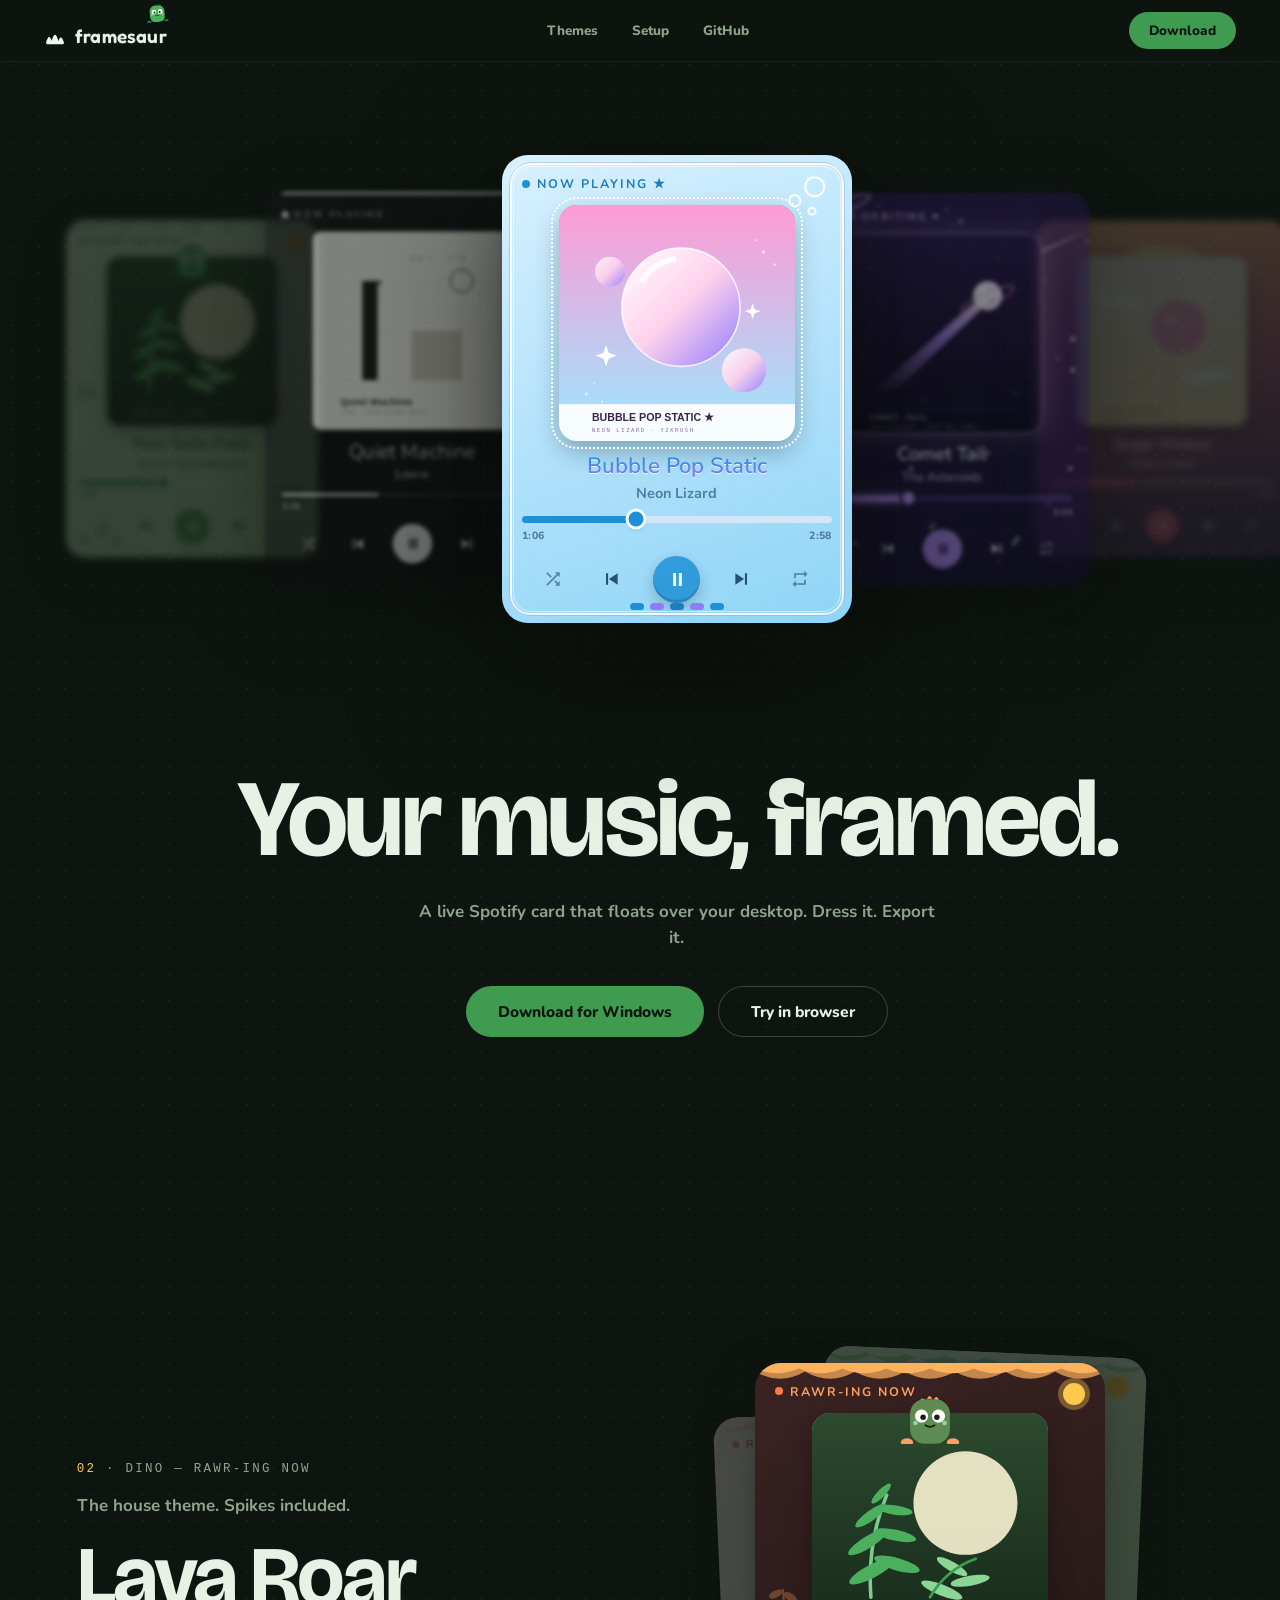
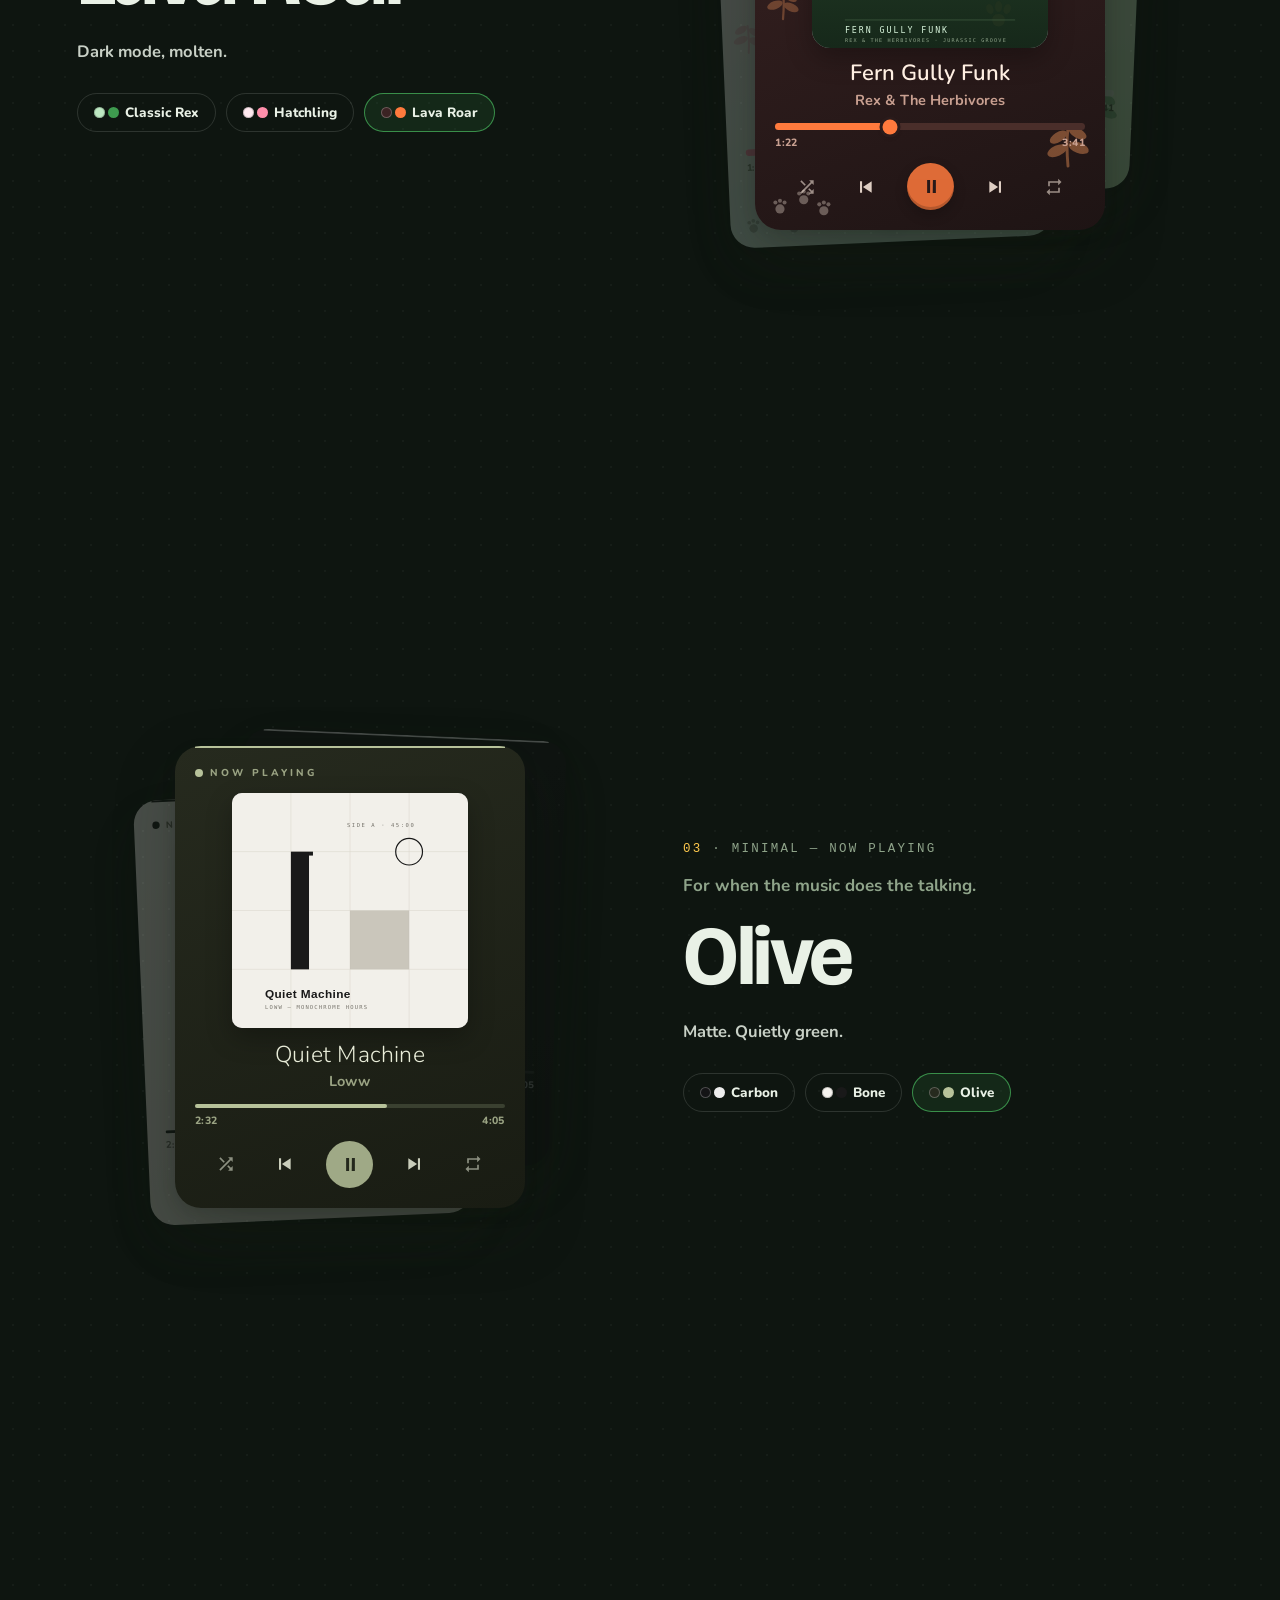
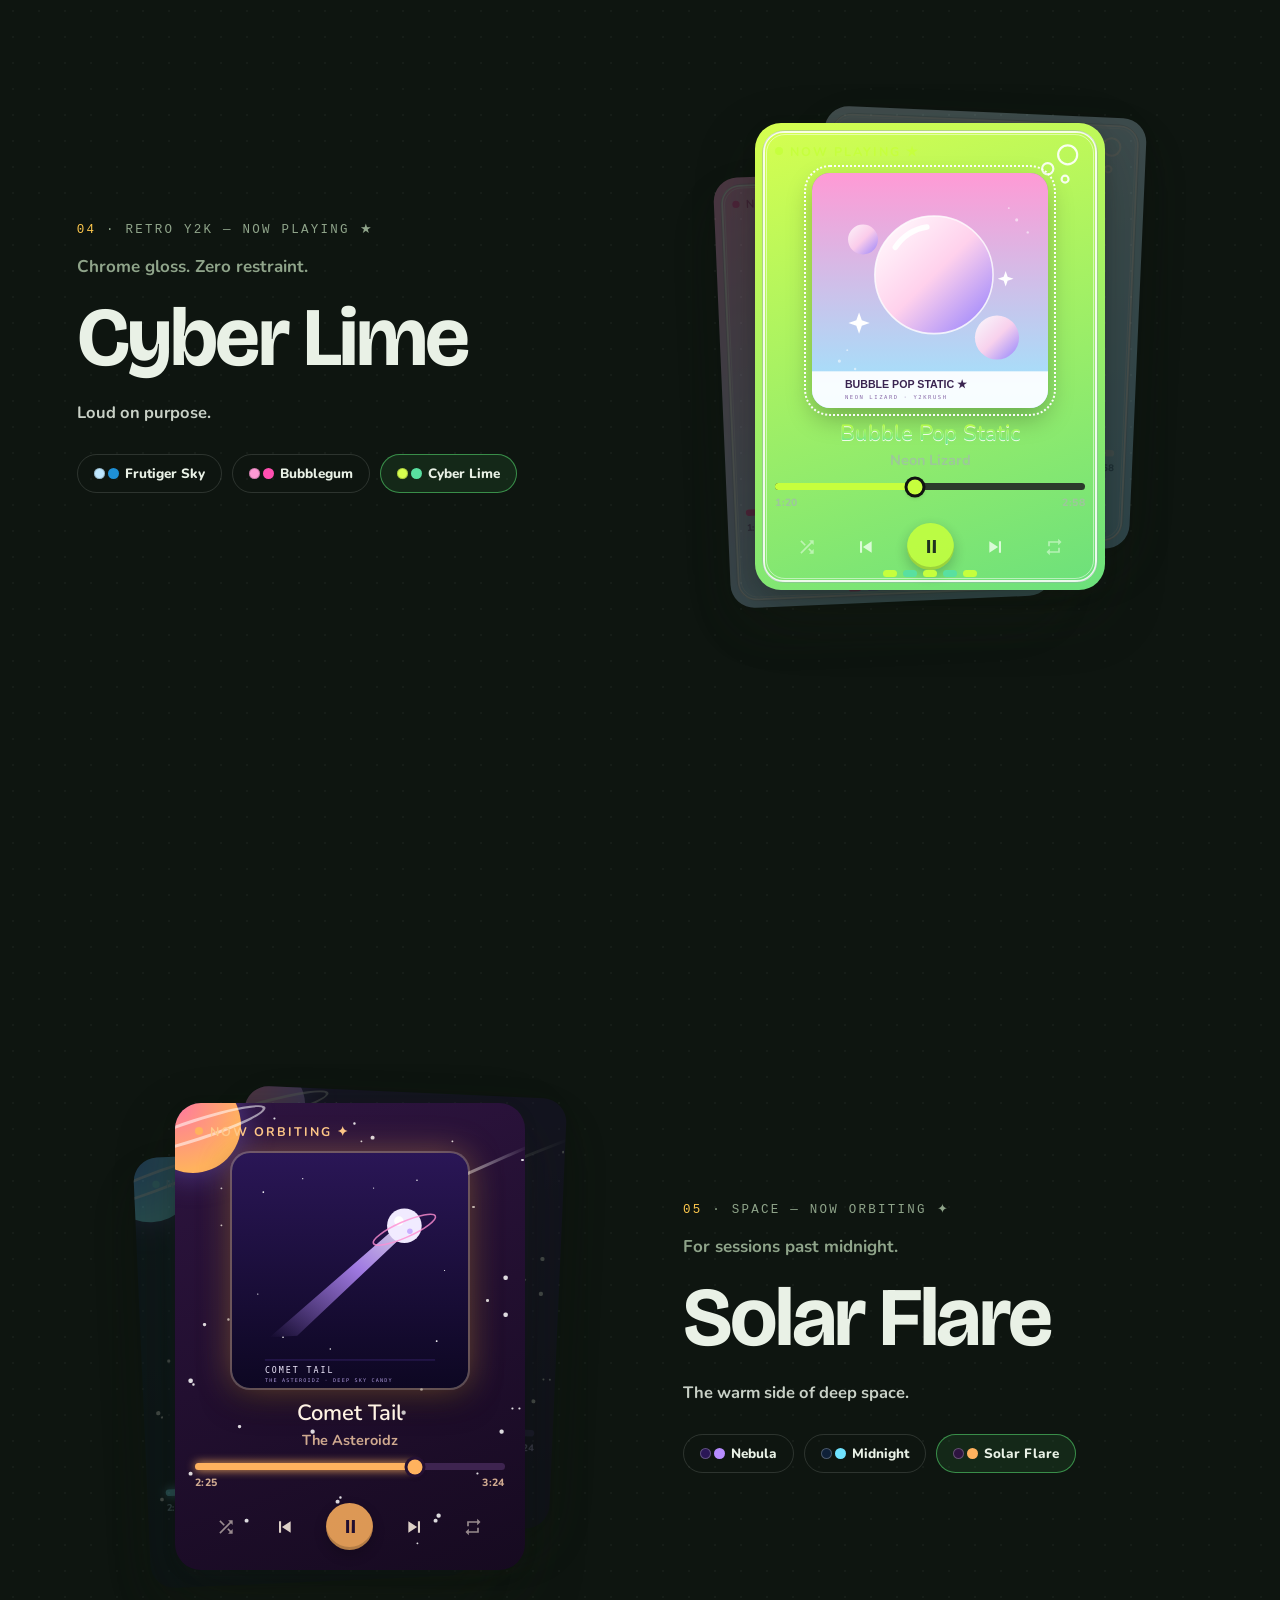
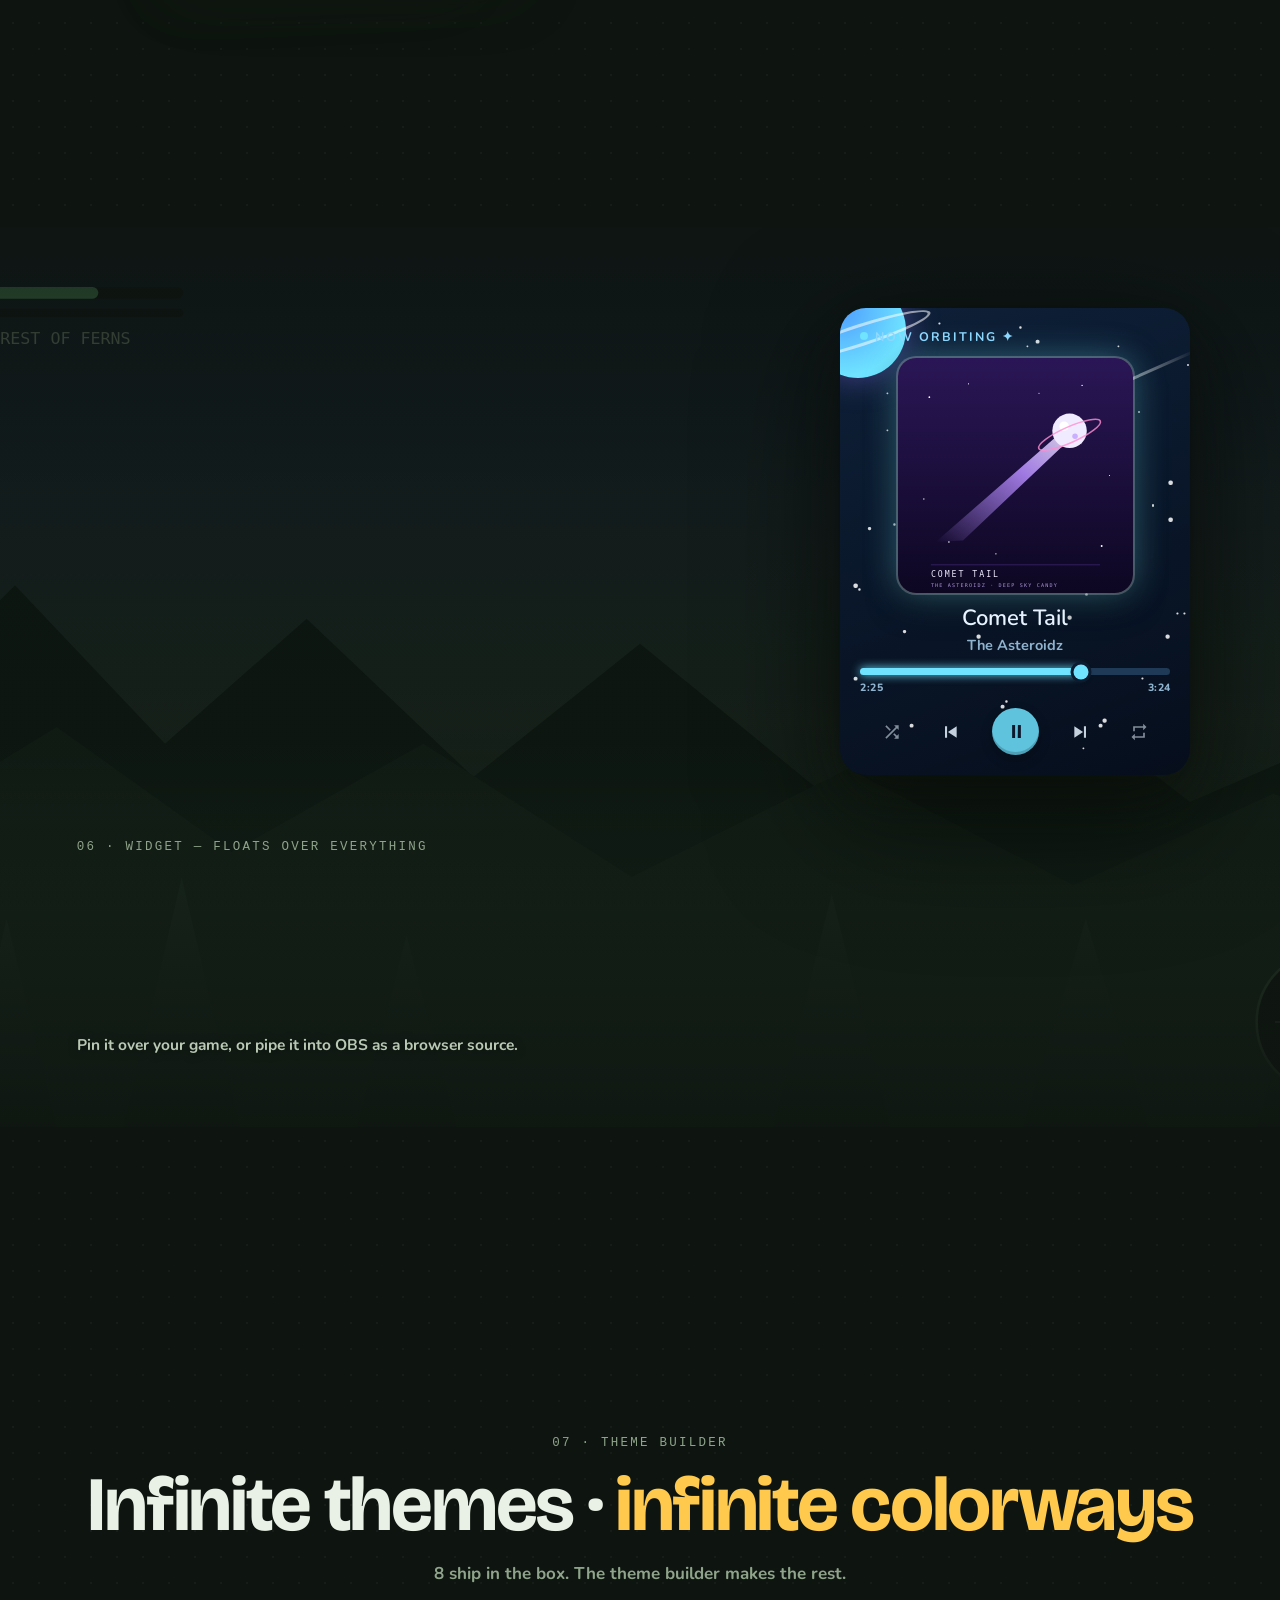
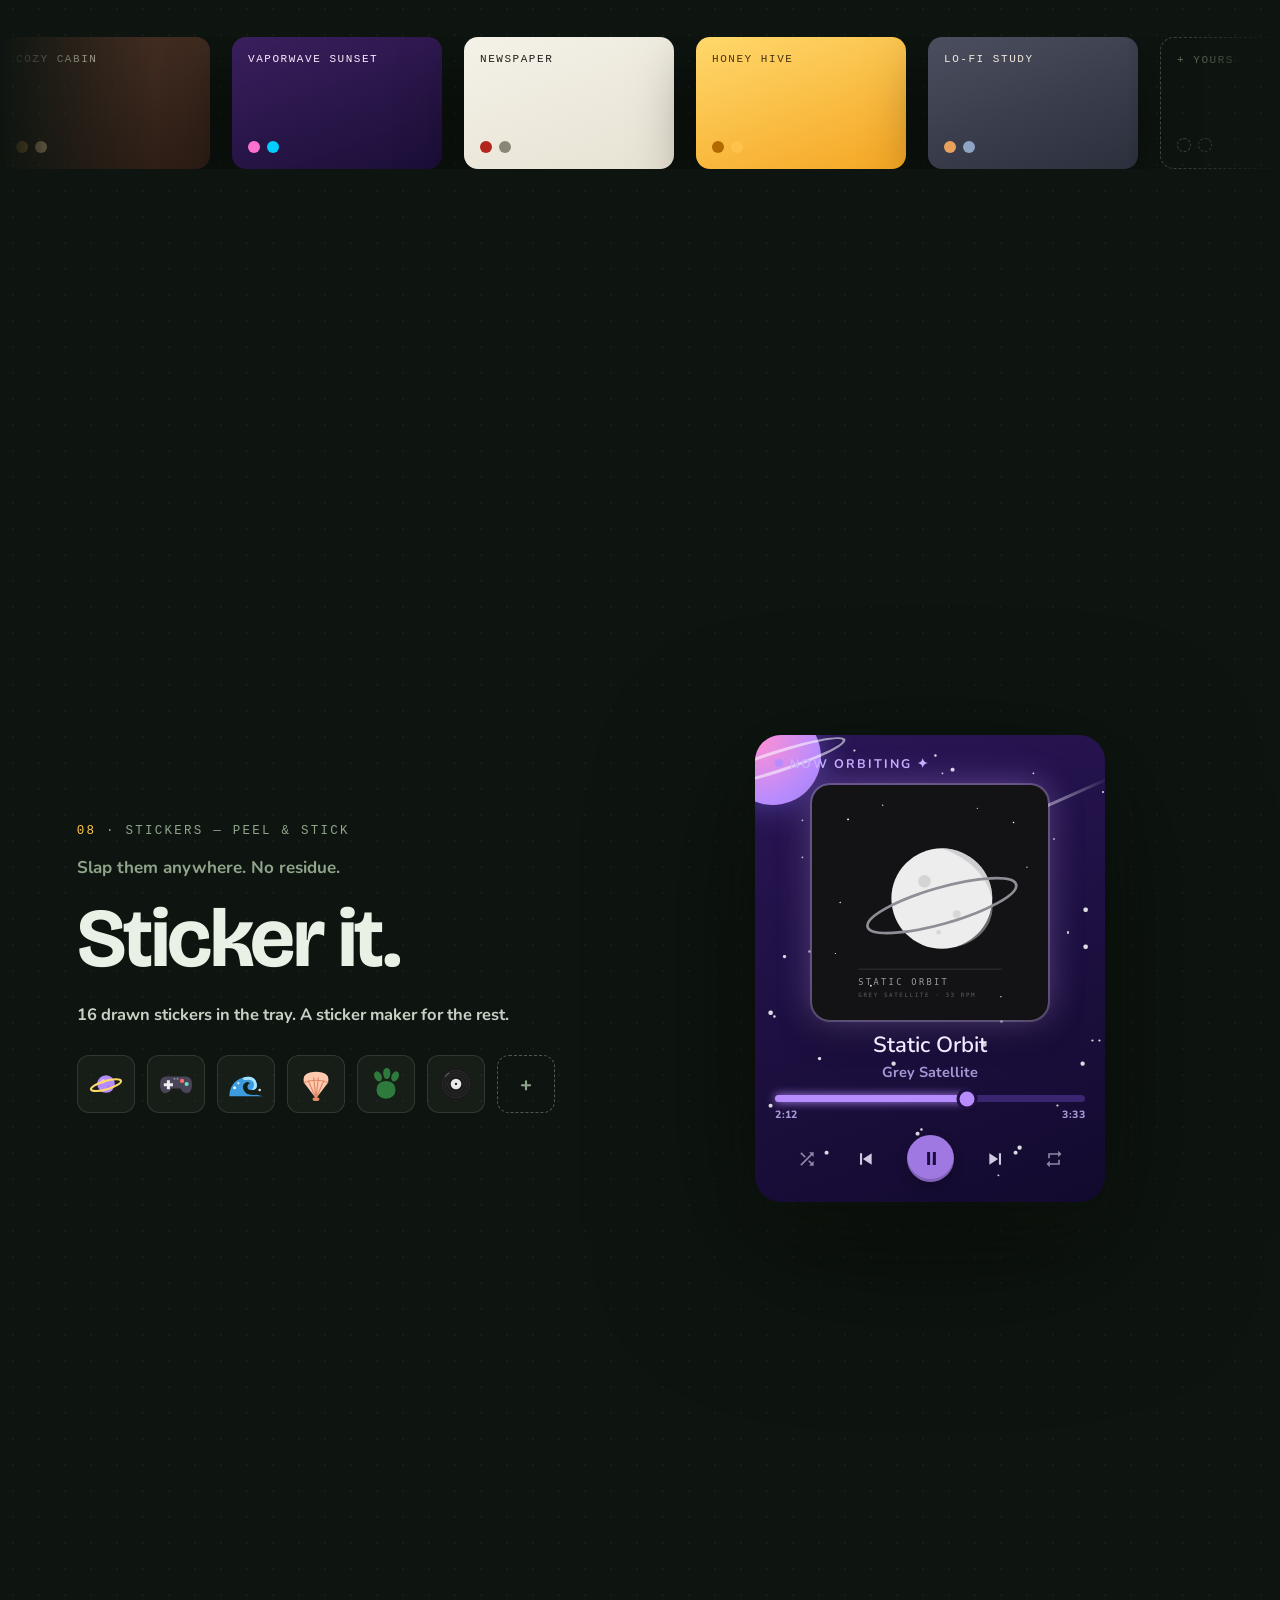
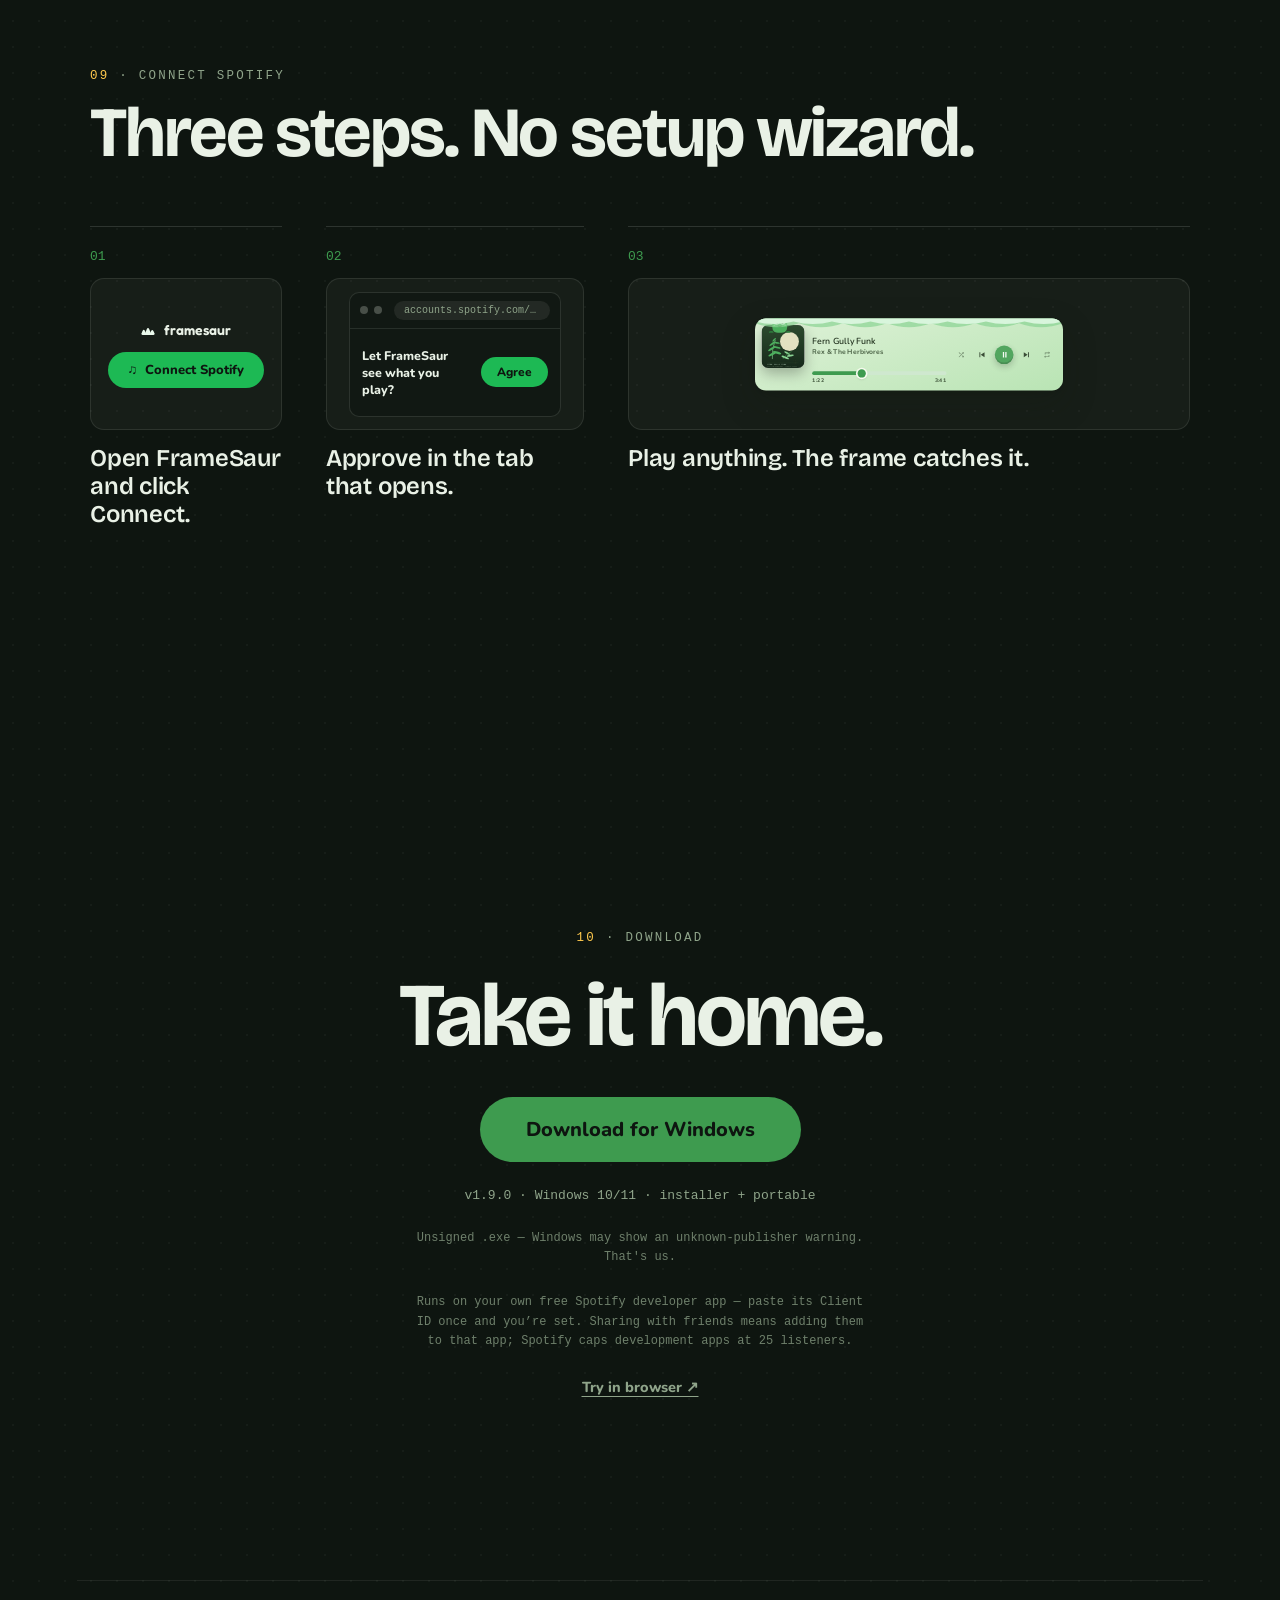
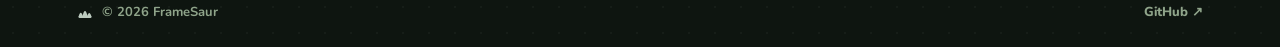
==== index.html @ a079a8ce "1.9.0: version fallback + fresh browser build" ====
<!DOCTYPE html>
<html lang="en">
<head>
<meta charset="utf-8">
<meta name="viewport" content="width=device-width, initial-scale=1">
<title>FrameSaur — Your music, framed.</title>
<meta name="description" content="A live Spotify card that floats over your desktop. Dress it with themes and stickers, pin it over your game, pipe it into OBS, export it as a PNG.">
<link rel="icon" type="image/svg+xml" href="assets/logo.svg">
<link rel="preconnect" href="https://fonts.googleapis.com"><link rel="preconnect" href="https://fonts.gstatic.com" crossorigin>
<link rel="stylesheet" href="https://fonts.googleapis.com/css2?family=Bricolage+Grotesque:opsz,wght@12..96,500..800&family=Fredoka:wght@400;500;600;700&family=Nunito:ital,wght@0,400;0,600;0,700;0,800;1,400&display=swap">
<link rel="stylesheet" href="frame.css">
<link rel="stylesheet" href="site.css">
<script src="site.js" defer></script>
<noscript><style>[data-w],[data-rise]{opacity:1!important;transform:none!important}</style></noscript>
</head>
<body>

<nav id="fs-nav">
  <a href="#top" class="brand">
    <img src="assets/dino-peek.svg" alt="" class="brand-peek">
    <img src="assets/logo-light.svg" alt="" class="brand-mark">
    <span class="brand-name">framesaur</span>
  </a>
  <div class="nav-links" data-nav-links>
    <a href="#themes">Themes</a>
    <a href="#setup">Setup</a>
    <a href="https://github.com/garyzd04/FrameSaur-releases" target="_blank" rel="noopener">GitHub</a>
  </div>
  <a href="#download" class="cta cta-sm">Download</a>
</nav>

<main id="top" style="overflow:hidden">

  <!-- 01 · hero -->
  <section class="hero">
    <div class="hero-in">
      <div data-cardscale>
        <div data-anim class="hero-float">
          <div class="hero-carousel" data-hero-carousel>
            <div class="hero-slot" data-hero-slot="0"><div class="frame" data-theme="dino" data-layout="portrait" data-deco="on" style="--f-bg1: #DFF2D8; --f-bg2: #B9E4B4; --f-card: #F7FBEF; --f-ink: #22321F; --f-sub: #4C6347; --f-line: #CFE8CF; --f-accent: #3E9B4F; --f-accent2: #8BD595; --f-label: #2E7A3C; --f-skin: #4CAF5E; --f-spike: #D8F5DC; --f-scan-bg: #22321F; --f-scan-ink: #CFF3D2; --f-play-ink: #FFFFFF; --f-glow: transparent; --f-pat: #8a9c85; --f-border-c: #647560; --f-glow-c: transparent; --f-bgmid: #cfecc9; --f-pat-a: 0.35; --f-pat-s: 22px; --f-bg-dim: 0.35; --bop: 0px;" data-fx="on">
          <div class="ambient" hidden=""></div>
          <!-- schema-v2 background layer: pattern / uploaded image / ambient-animated kinds paint here (behind everything; not a .deco, so the Decorations toggle ignores it) -->
          <div class="bg-layer" hidden=""></div>

          <!-- theme decorations (behind the content) -->
          <div class="deco only-y2k chrome-edge"></div>
          <div class="deco only-y2k y2k-bubbles"><svg viewBox="0 0 60 60" fill="none" stroke="#fff" stroke-width="2.5"><circle cx="40" cy="16" r="11"></circle><circle cx="17" cy="32" r="6.5"></circle><circle cx="37" cy="44" r="4"></circle></svg></div>
          <div class="deco only-space starfield"><i class="tw" style="left: 53%; top: 8%; transform: scale(0.6); --m-delay: 0s;"></i><i style="left: 34%; top: 27%; transform: scale(1.5);"></i><i style="left: 15%; top: 46%; transform: scale(0.8);"></i><i class="tw" style="left: 96%; top: 65%; transform: scale(0.7); --m-delay: 1.2000000000000002s;"></i><i style="left: 77%; top: 32%; transform: scale(1.2);"></i><i style="left: 58%; top: 51%; transform: scale(1.1);"></i><i class="tw" style="left: 39%; top: 70%; transform: scale(1.4); --m-delay: 2.4000000000000004s;"></i><i style="left: 20%; top: 89%; transform: scale(1.3);"></i><i style="left: 5%; top: 60%; transform: scale(0.8);"></i><i class="tw" style="left: 86%; top: 79%; transform: scale(0.7); --m-delay: 0.8s;"></i><i style="left: 98%; top: 65%; transform: scale(0.7);"></i><i style="left: 17%; top: 46%; transform: scale(0.8);"></i><i class="tw" style="left: 60%; top: 27%; transform: scale(1.5); --m-delay: 2s;"></i><i style="left: 79%; top: 8%; transform: scale(0.6);"></i><i style="left: 74%; top: 89%; transform: scale(1.3);"></i><i class="tw" style="left: 93%; top: 70%; transform: scale(1.4); --m-delay: 0.4s;"></i><i style="left: 36%; top: 51%; transform: scale(1.1);"></i><i style="left: 55%; top: 32%; transform: scale(1.2);"></i><i class="tw" style="left: 50%; top: 13%; transform: scale(1.5); --m-delay: 1.6s;"></i><i style="left: 69%; top: 94%; transform: scale(0.6);"></i><i style="left: 65%; top: 66%; transform: scale(1.4);"></i><i class="tw" style="left: 46%; top: 85%; transform: scale(1.3); --m-delay: 0s;"></i><i style="left: 27%; top: 28%; transform: scale(1.2);"></i><i style="left: 8%; top: 47%; transform: scale(1.1);"></i><i class="tw" style="left: 89%; top: 42%; transform: scale(1); --m-delay: 1.2000000000000002s;"></i><i style="left: 70%; top: 61%; transform: scale(0.9);"></i><i style="left: 51%; top: 4%; transform: scale(0.8);"></i><i class="tw" style="left: 32%; top: 23%; transform: scale(0.7); --m-delay: 2.4000000000000004s;"></i><i style="left: 13%; top: 18%; transform: scale(0.6);"></i><i style="left: 94%; top: 37%; transform: scale(1.5);"></i><i class="tw" style="left: 56%; top: 7%; transform: scale(1.3); --m-delay: 0.8s;"></i><i style="left: 75%; top: 88%; transform: scale(1.4);"></i><i style="left: 94%; top: 45%; transform: scale(1.5);"></i><i class="tw" style="left: 13%; top: 26%; transform: scale(0.6); --m-delay: 2s;"></i><i style="left: 80%; top: 31%; transform: scale(0.9);"></i><i style="left: 99%; top: 12%; transform: scale(1);"></i><i class="tw" style="left: 18%; top: 69%; transform: scale(1.1); --m-delay: 0.4s;"></i><i style="left: 37%; top: 50%; transform: scale(1.2);"></i><i style="left: 4%; top: 59%; transform: scale(1.5);"></i><i class="tw" style="left: 23%; top: 40%; transform: scale(0.6); --m-delay: 1.6s;"></i><i style="left: 47%; top: 84%; transform: scale(0.8);"></i><i style="left: 28%; top: 3%; transform: scale(0.7);"></i><i class="tw" style="left: 85%; top: 22%; transform: scale(1); --m-delay: 0s;"></i><i style="left: 66%; top: 41%; transform: scale(0.9);"></i><i style="left: 23%; top: 60%; transform: scale(1.4);"></i><i class="tw" style="left: 4%; top: 79%; transform: scale(1.3); --m-delay: 1.2000000000000002s;"></i></div>
          <div class="deco only-space planet"></div>
          <div class="deco only-space comet"></div>
          <div class="deco only-minimal min-rule"></div>
          <div class="deco only-dino dino-sun"></div>
          <div class="deco only-sunset retro-sun-deco"></div>
          <div class="deco only-sunset horizon-lines"><i class="edge"></i><i class="dash"></i></div>
          <!-- Cat Nap. Ears sit inside the top edge (the card clips anything above it, same reason the dino
               spike-row is top:-1px), and every fill is a --f-* var so all three variants re-tint for free. -->
          <div class="deco only-cat cat-ears"><svg viewBox="0 0 90 32" preserveAspectRatio="none">
            <path d="M4 32 L15 3 L30 32 Z" fill="var(--f-skin)"></path><path d="M13 32 L16.5 13 L23 32 Z" fill="var(--f-spike)"></path>
            <path d="M44 32 L57 4 L70 32 Z" fill="var(--f-skin)"></path><path d="M52 32 L57 14 L62 32 Z" fill="var(--f-spike)"></path>
          </svg></div>
          <div class="deco only-cat cat-tail"><svg viewBox="0 0 70 46" fill="none">
            <path d="M66 44 Q66 20 48 14 Q30 8 24 20 Q19 30 30 32 Q38 33 37 25" stroke="var(--f-skin)" stroke-width="7" stroke-linecap="round"></path>
          </svg></div>
          <div class="deco only-cat cat-yarn"><svg viewBox="0 0 54 44">
            <circle cx="18" cy="26" r="15" fill="var(--f-accent2)"></circle>
            <g stroke="var(--f-accent)" stroke-width="1.7" fill="none" stroke-linecap="round">
              <path d="M6 20 Q18 30 31 20"></path><path d="M5 28 Q18 20 32 30"></path><path d="M12 13 Q24 26 20 40"></path><path d="M25 13 Q14 26 22 40"></path>
              <path d="M33 26 Q44 22 46 10 Q47 4 52 4"></path>
            </g>
          </svg></div>
          <div class="deco only-mono mono-halftone"></div>
          <div class="deco only-mono mono-corners"><i class="tl"></i><i class="tr"></i><i class="bl"></i><i class="br"></i></div>

          <div class="frame-inner">
            <div class="np-label"><span class="live-dot"></span><span>RAWR-ING NOW</span></div>

            <div class="art-wrap">
              <!-- Boxy (the mascot) peeking over the cover: squircle head, spikes + hands in the theme's label colour -->
              <div class="deco only-dino dino-peek">
                <svg viewBox="0 0 120 74">
                  <path d="M46 20 Q49 11 54 18 M56 16 Q59 8 63 15 M65 16 Q69 9 72 18" fill="var(--f-label)"></path>
                  <rect x="34" y="16" width="52" height="58" rx="19" fill="var(--f-skin)"></rect>
                  <g class="blink">
                    <circle cx="49" cy="38" r="8.5" fill="#fff"></circle><circle cx="51" cy="39.5" r="3.6" fill="#16240F"></circle>
                    <circle cx="71" cy="38" r="8.5" fill="#fff"></circle><circle cx="69" cy="39.5" r="3.6" fill="#16240F"></circle>
                  </g>
                  <circle cx="41" cy="47" r="3" fill="#9ADFA3" opacity=".9"></circle><circle cx="79" cy="47" r="3" fill="#9ADFA3" opacity=".9"></circle>
                  <path d="M54 50 Q60 54 66 50" stroke="#16240F" stroke-width="2.4" fill="none" stroke-linecap="round"></path>
                  <ellipse cx="30" cy="72" rx="8" ry="5" fill="var(--f-label)"></ellipse><ellipse cx="90" cy="72" rx="8" ry="5" fill="var(--f-label)"></ellipse>
                </svg>
              </div>
              <div class="deco only-y2k orbit"></div>
              <div class="a-ring" hidden="" style="transform: scale(1); opacity: 0.5;"></div>
              <div class="art"><div class="gen c3" style="display: block;"></div><img alt="" style="display:none"></div>
            </div>

            <div class="right-col">
              <div class="meta">
                <div class="f-title"><span class="mq-in">Fern Gully Funk</span></div>
                <div class="f-artist"><span class="mq-in">Rex &amp; The Herbivores</span></div>
                <div class="f-album" style="display: none;"></div>
                <div class="f-lyric" hidden=""></div>
                <div class="f-next" hidden=""></div>
              </div>

              <!-- Reef "tidepool": an in-flow crest whose ::after floods everything below it (progress + controls sit in the pool) -->
              <div class="deco only-ocean tide"><span class="pebbles"><i></i><i></i><i></i></span><svg viewBox="0 0 300 56" preserveAspectRatio="none"><path d="M0 34 Q40 10 75 30 Q115 52 150 30 Q190 6 225 28 Q265 48 300 26 L300 56 L0 56 Z" fill="var(--f-accent)"></path></svg></div>
              <div class="a-row">
                <div class="a-bars" data-built="1"><b><i style="transform: scaleY(0.22);"></i><u style="transform: translateY(-4px);"></u></b><b><i style="transform: scaleY(0.34);"></i><u style="transform: translateY(-5px);"></u></b><b><i style="transform: scaleY(0.5);"></i><u style="transform: translateY(-8px);"></u></b><b><i style="transform: scaleY(0.66);"></i><u style="transform: translateY(-11px);"></u></b><b><i style="transform: scaleY(0.78);"></i><u style="transform: translateY(-12px);"></u></b><b><i style="transform: scaleY(0.86);"></i><u style="transform: translateY(-14px);"></u></b><b><i style="transform: scaleY(0.72);"></i><u style="transform: translateY(-12px);"></u></b><b><i style="transform: scaleY(0.58);"></i><u style="transform: translateY(-9px);"></u></b><b><i style="transform: scaleY(0.66);"></i><u style="transform: translateY(-11px);"></u></b><b><i style="transform: scaleY(0.8);"></i><u style="transform: translateY(-13px);"></u></b><b><i style="transform: scaleY(0.9);"></i><u style="transform: translateY(-14px);"></u></b><b><i style="transform: scaleY(0.74);"></i><u style="transform: translateY(-12px);"></u></b><b><i style="transform: scaleY(0.6);"></i><u style="transform: translateY(-10px);"></u></b><b><i style="transform: scaleY(0.7);"></i><u style="transform: translateY(-11px);"></u></b><b><i style="transform: scaleY(0.84);"></i><u style="transform: translateY(-13px);"></u></b><b><i style="transform: scaleY(0.66);"></i><u style="transform: translateY(-11px);"></u></b><b><i style="transform: scaleY(0.52);"></i><u style="transform: translateY(-8px);"></u></b><b><i style="transform: scaleY(0.62);"></i><u style="transform: translateY(-10px);"></u></b><b><i style="transform: scaleY(0.74);"></i><u style="transform: translateY(-12px);"></u></b><b><i style="transform: scaleY(0.58);"></i><u style="transform: translateY(-9px);"></u></b><b><i style="transform: scaleY(0.44);"></i><u style="transform: translateY(-7px);"></u></b><b><i style="transform: scaleY(0.34);"></i><u style="transform: translateY(-5px);"></u></b><b><i style="transform: scaleY(0.26);"></i><u style="transform: translateY(-4px);"></u></b><b><i style="transform: scaleY(0.2);"></i><u style="transform: translateY(-3px);"></u></b></div>
                <svg class="a-wave" viewBox="0 0 100 24" preserveAspectRatio="none" aria-hidden="true"><polyline points="0.0,17.6 4.3,15.2 8.7,12.0 13.0,8.8 17.4,6.4 21.7,4.8 26.1,7.6 30.4,10.4 34.8,8.8 39.1,6.0 43.5,4.0 47.8,7.2 52.2,10.0 56.5,8.0 60.9,5.2 65.2,8.8 69.6,11.6 73.9,9.6 78.3,7.2 82.6,10.4 87.0,13.2 91.3,15.2 95.7,16.8 100.0,18.0"></polyline></svg>
              </div>
              <div class="progress">
                <div class="p-track"><div class="p-fill" style="width: 37%;"></div><div class="p-thumb" style="left: 37%;"></div></div>
                <div class="p-times"><span>1:22</span><span>3:41</span></div>
              </div>

              <div class="controls">
                <button class="ctl ctl-side" tabindex="-1" aria-label="Toggle shuffle"><svg viewBox="0 0 24 24"><path d="M10.59 9.17 5.41 4 4 5.41l5.17 5.17 1.42-1.41zM14.5 4l2.04 2.04L4 18.59 5.41 20 17.96 7.46 20 9.5V4h-5.5zm.33 9.41-1.41 1.41 3.13 3.13L14.5 20H20v-5.5l-2.04 2.04-3.13-3.13z"></path></svg></button>
                <button class="ctl" tabindex="-1" aria-label="Previous track"><svg viewBox="0 0 24 24"><path d="M6 5h2.5v14H6zM20 5v14L9.5 12z"></path></svg></button>
                <button class="ctl ctl-play" tabindex="-1" aria-label="Play or pause"><svg viewBox="0 0 24 24"><path d="M7 4.5h3.4v15H7zM13.6 4.5H17v15h-3.6z"></path></svg></button>
                <button class="ctl" tabindex="-1" aria-label="Next track"><svg viewBox="0 0 24 24"><path d="M15.5 5H18v14h-2.5zM4 5v14l10.5-7z"></path></svg></button>
                <button class="ctl ctl-side" tabindex="-1" aria-label="Cycle repeat mode"><svg viewBox="0 0 24 24"><path d="M7 7h10v3l4-4-4-4v3H5v6h2V7zm10 10H7v-3l-4 4 4 4v-3h12v-6h-2v4z"></path><path class="rep1" style="display:none" d="M13 15V9h-1l-2 1v1h1.5v4H13z"></path></svg></button>
              </div>

              <div class="scan" style="display: none;">
                <span class="note">♪</span>
                <span class="bars"><i style="height: 85%;"></i><i style="height: 34%;"></i><i style="height: 69%;"></i><i style="height: 18%;"></i><i style="height: 31%;"></i><i style="height: 66%;"></i><i style="height: 15%;"></i><i style="height: 50%;"></i><i style="height: 21%;"></i><i style="height: 56%;"></i><i style="height: 40%;"></i><i style="height: 91%;"></i><i style="height: 24%;"></i><i style="height: 75%;"></i><i style="height: 94%;"></i><i style="height: 59%;"></i><i style="height: 78%;"></i><i style="height: 43%;"></i><i style="height: 62%;"></i><i style="height: 27%;"></i><i style="height: 43%;"></i><i style="height: 78%;"></i><i style="height: 27%;"></i></span>
                <img class="scan-img" alt="Spotify code">
              </div>
            </div>
          </div>

          <!-- decorations layered after the content -->
          <div class="deco only-dino spike-row">
            <svg viewBox="0 0 350 24" preserveAspectRatio="none"><path d="M0 0 H350 V9.600000000000001 Q 325 24 300 9.600000000000001 Q 275 24 250 9.600000000000001 Q 225 24 200 9.600000000000001 Q 175 24 150 9.600000000000001 Q 125 24 100 9.600000000000001 Q 75 24 50 9.600000000000001 Q 25 24 0 9.600000000000001 Z" fill="var(--f-accent2)" opacity="0.7"></path><path d="M0 0 H350 V6.4 Q 328.125 16 306.25 6.4 Q 284.375 16 262.5 6.4 Q 240.625 16 218.75 6.4 Q 196.875 16 175 6.4 Q 153.125 16 131.25 6.4 Q 109.375 16 87.5 6.4 Q 65.625 16 43.75 6.4 Q 21.875 16 0 6.4 Z" fill="var(--f-spike)" opacity="1"></path></svg>
          </div>
          <div class="deco only-dino leaf-corner a"><svg viewBox="0 0 60 60"><path d="M30 56 Q28 34 30 16" stroke="var(--f-label)" stroke-width="3" fill="none" stroke-linecap="round"></path><g fill="var(--f-label)"><ellipse cx="20" cy="26" rx="10" ry="5" transform="rotate(-32 20 26)"></ellipse><ellipse cx="40" cy="22" rx="10" ry="5" transform="rotate(28 40 22)"></ellipse><ellipse cx="19" cy="40" rx="11" ry="5.5" transform="rotate(-24 19 40)"></ellipse><ellipse cx="41" cy="37" rx="11" ry="5.5" transform="rotate(20 41 37)"></ellipse></g></svg></div>
          <div class="deco only-dino leaf-corner b"><svg viewBox="0 0 60 60"><path d="M30 56 Q28 34 30 16" stroke="var(--f-label)" stroke-width="3" fill="none" stroke-linecap="round"></path><g fill="var(--f-label)"><ellipse cx="20" cy="26" rx="10" ry="5" transform="rotate(-32 20 26)"></ellipse><ellipse cx="40" cy="22" rx="10" ry="5" transform="rotate(28 40 22)"></ellipse><ellipse cx="19" cy="40" rx="11" ry="5.5" transform="rotate(-24 19 40)"></ellipse><ellipse cx="41" cy="37" rx="11" ry="5.5" transform="rotate(20 41 37)"></ellipse></g></svg></div>
          <div class="deco only-dino paw-trail"><svg viewBox="0 0 70 34" fill="var(--f-ink)"><circle cx="12" cy="24" r="5"></circle><circle cx="7" cy="17" r="2.2"></circle><circle cx="12" cy="15" r="2.2"></circle><circle cx="17" cy="17" r="2.2"></circle><circle cx="38" cy="14" r="5"></circle><circle cx="33" cy="7" r="2.2"></circle><circle cx="38" cy="5" r="2.2"></circle><circle cx="43" cy="7" r="2.2"></circle><circle cx="60" cy="26" r="5"></circle><circle cx="55" cy="19" r="2.2"></circle><circle cx="60" cy="17" r="2.2"></circle><circle cx="65" cy="19" r="2.2"></circle></svg></div>
          <div class="deco only-y2k pills"><i></i><i></i><i></i><i></i><i></i></div>
          <div class="deco only-arcade px-corners"><i class="tl"></i><i class="tr"></i><i class="bl"></i><i class="br"></i></div>
          <div class="deco only-arcade px-lives"><i>♥</i><i>♥</i><i class="low">♥</i></div>

          <div class="f-border" hidden=""></div>
          <div class="sticker-layer"></div>
        </div></div>
            <div class="hero-slot" data-hero-slot="1"><div class="frame" data-theme="minimal" data-layout="portrait" data-deco="on" style="--f-bg1: #141416; --f-bg2: #0C0C0E; --f-card: #141416; --f-ink: #EDEDED; --f-sub: #8F8F94; --f-line: #2A2A2E; --f-accent: #EDEDED; --f-accent2: #8F8F94; --f-label: #8F8F94; --f-skin: #333; --f-spike: #555; --f-scan-bg: #EDEDED; --f-scan-ink: #141416; --f-play-ink: #141416; --f-glow: transparent; --f-pat: #767677; --f-border-c: #a1a1a2; --f-glow-c: transparent; --f-bgmid: #111113; --f-pat-a: 0.35; --f-pat-s: 22px; --f-bg-dim: 0.35; --bop: 0px;" data-fx="on">
          <div class="ambient" hidden=""></div>
          <!-- schema-v2 background layer: pattern / uploaded image / ambient-animated kinds paint here (behind everything; not a .deco, so the Decorations toggle ignores it) -->
          <div class="bg-layer" hidden=""></div>

          <!-- theme decorations (behind the content) -->
          <div class="deco only-y2k chrome-edge"></div>
          <div class="deco only-y2k y2k-bubbles"><svg viewBox="0 0 60 60" fill="none" stroke="#fff" stroke-width="2.5"><circle cx="40" cy="16" r="11"></circle><circle cx="17" cy="32" r="6.5"></circle><circle cx="37" cy="44" r="4"></circle></svg></div>
          <div class="deco only-space starfield"><i class="tw" style="left: 53%; top: 8%; transform: scale(0.6); --m-delay: 0s;"></i><i style="left: 34%; top: 27%; transform: scale(1.5);"></i><i style="left: 15%; top: 46%; transform: scale(0.8);"></i><i class="tw" style="left: 96%; top: 65%; transform: scale(0.7); --m-delay: 1.2000000000000002s;"></i><i style="left: 77%; top: 32%; transform: scale(1.2);"></i><i style="left: 58%; top: 51%; transform: scale(1.1);"></i><i class="tw" style="left: 39%; top: 70%; transform: scale(1.4); --m-delay: 2.4000000000000004s;"></i><i style="left: 20%; top: 89%; transform: scale(1.3);"></i><i style="left: 5%; top: 60%; transform: scale(0.8);"></i><i class="tw" style="left: 86%; top: 79%; transform: scale(0.7); --m-delay: 0.8s;"></i><i style="left: 98%; top: 65%; transform: scale(0.7);"></i><i style="left: 17%; top: 46%; transform: scale(0.8);"></i><i class="tw" style="left: 60%; top: 27%; transform: scale(1.5); --m-delay: 2s;"></i><i style="left: 79%; top: 8%; transform: scale(0.6);"></i><i style="left: 74%; top: 89%; transform: scale(1.3);"></i><i class="tw" style="left: 93%; top: 70%; transform: scale(1.4); --m-delay: 0.4s;"></i><i style="left: 36%; top: 51%; transform: scale(1.1);"></i><i style="left: 55%; top: 32%; transform: scale(1.2);"></i><i class="tw" style="left: 50%; top: 13%; transform: scale(1.5); --m-delay: 1.6s;"></i><i style="left: 69%; top: 94%; transform: scale(0.6);"></i><i style="left: 65%; top: 66%; transform: scale(1.4);"></i><i class="tw" style="left: 46%; top: 85%; transform: scale(1.3); --m-delay: 0s;"></i><i style="left: 27%; top: 28%; transform: scale(1.2);"></i><i style="left: 8%; top: 47%; transform: scale(1.1);"></i><i class="tw" style="left: 89%; top: 42%; transform: scale(1); --m-delay: 1.2000000000000002s;"></i><i style="left: 70%; top: 61%; transform: scale(0.9);"></i><i style="left: 51%; top: 4%; transform: scale(0.8);"></i><i class="tw" style="left: 32%; top: 23%; transform: scale(0.7); --m-delay: 2.4000000000000004s;"></i><i style="left: 13%; top: 18%; transform: scale(0.6);"></i><i style="left: 94%; top: 37%; transform: scale(1.5);"></i><i class="tw" style="left: 56%; top: 7%; transform: scale(1.3); --m-delay: 0.8s;"></i><i style="left: 75%; top: 88%; transform: scale(1.4);"></i><i style="left: 94%; top: 45%; transform: scale(1.5);"></i><i class="tw" style="left: 13%; top: 26%; transform: scale(0.6); --m-delay: 2s;"></i><i style="left: 80%; top: 31%; transform: scale(0.9);"></i><i style="left: 99%; top: 12%; transform: scale(1);"></i><i class="tw" style="left: 18%; top: 69%; transform: scale(1.1); --m-delay: 0.4s;"></i><i style="left: 37%; top: 50%; transform: scale(1.2);"></i><i style="left: 4%; top: 59%; transform: scale(1.5);"></i><i class="tw" style="left: 23%; top: 40%; transform: scale(0.6); --m-delay: 1.6s;"></i><i style="left: 47%; top: 84%; transform: scale(0.8);"></i><i style="left: 28%; top: 3%; transform: scale(0.7);"></i><i class="tw" style="left: 85%; top: 22%; transform: scale(1); --m-delay: 0s;"></i><i style="left: 66%; top: 41%; transform: scale(0.9);"></i><i style="left: 23%; top: 60%; transform: scale(1.4);"></i><i class="tw" style="left: 4%; top: 79%; transform: scale(1.3); --m-delay: 1.2000000000000002s;"></i></div>
          <div class="deco only-space planet"></div>
          <div class="deco only-space comet"></div>
          <div class="deco only-minimal min-rule"></div>
          <div class="deco only-dino dino-sun"></div>
          <div class="deco only-sunset retro-sun-deco"></div>
          <div class="deco only-sunset horizon-lines"><i class="edge"></i><i class="dash"></i></div>
          <!-- Cat Nap. Ears sit inside the top edge (the card clips anything above it, same reason the dino
               spike-row is top:-1px), and every fill is a --f-* var so all three variants re-tint for free. -->
          <div class="deco only-cat cat-ears"><svg viewBox="0 0 90 32" preserveAspectRatio="none">
            <path d="M4 32 L15 3 L30 32 Z" fill="var(--f-skin)"></path><path d="M13 32 L16.5 13 L23 32 Z" fill="var(--f-spike)"></path>
            <path d="M44 32 L57 4 L70 32 Z" fill="var(--f-skin)"></path><path d="M52 32 L57 14 L62 32 Z" fill="var(--f-spike)"></path>
          </svg></div>
          <div class="deco only-cat cat-tail"><svg viewBox="0 0 70 46" fill="none">
            <path d="M66 44 Q66 20 48 14 Q30 8 24 20 Q19 30 30 32 Q38 33 37 25" stroke="var(--f-skin)" stroke-width="7" stroke-linecap="round"></path>
          </svg></div>
          <div class="deco only-cat cat-yarn"><svg viewBox="0 0 54 44">
            <circle cx="18" cy="26" r="15" fill="var(--f-accent2)"></circle>
            <g stroke="var(--f-accent)" stroke-width="1.7" fill="none" stroke-linecap="round">
              <path d="M6 20 Q18 30 31 20"></path><path d="M5 28 Q18 20 32 30"></path><path d="M12 13 Q24 26 20 40"></path><path d="M25 13 Q14 26 22 40"></path>
              <path d="M33 26 Q44 22 46 10 Q47 4 52 4"></path>
            </g>
          </svg></div>
          <div class="deco only-mono mono-halftone"></div>
          <div class="deco only-mono mono-corners"><i class="tl"></i><i class="tr"></i><i class="bl"></i><i class="br"></i></div>

          <div class="frame-inner">
            <div class="np-label"><span class="live-dot"></span><span>NOW PLAYING</span></div>

            <div class="art-wrap">
              <!-- Boxy (the mascot) peeking over the cover: squircle head, spikes + hands in the theme's label colour -->
              <div class="deco only-dino dino-peek">
                <svg viewBox="0 0 120 74">
                  <path d="M46 20 Q49 11 54 18 M56 16 Q59 8 63 15 M65 16 Q69 9 72 18" fill="var(--f-label)"></path>
                  <rect x="34" y="16" width="52" height="58" rx="19" fill="var(--f-skin)"></rect>
                  <g class="blink">
                    <circle cx="49" cy="38" r="8.5" fill="#fff"></circle><circle cx="51" cy="39.5" r="3.6" fill="#16240F"></circle>
                    <circle cx="71" cy="38" r="8.5" fill="#fff"></circle><circle cx="69" cy="39.5" r="3.6" fill="#16240F"></circle>
                  </g>
                  <circle cx="41" cy="47" r="3" fill="#9ADFA3" opacity=".9"></circle><circle cx="79" cy="47" r="3" fill="#9ADFA3" opacity=".9"></circle>
                  <path d="M54 50 Q60 54 66 50" stroke="#16240F" stroke-width="2.4" fill="none" stroke-linecap="round"></path>
                  <ellipse cx="30" cy="72" rx="8" ry="5" fill="var(--f-label)"></ellipse><ellipse cx="90" cy="72" rx="8" ry="5" fill="var(--f-label)"></ellipse>
                </svg>
              </div>
              <div class="deco only-y2k orbit"></div>
              <div class="a-ring" hidden="" style="transform: scale(1); opacity: 0.5;"></div>
              <div class="art"><div class="gen c4" style="display: block;"></div><img alt="" style="display:none"></div>
            </div>

            <div class="right-col">
              <div class="meta">
                <div class="f-title"><span class="mq-in">Quiet Machine</span></div>
                <div class="f-artist"><span class="mq-in">Loww</span></div>
                <div class="f-album" style="display: none;"></div>
                <div class="f-lyric" hidden=""></div>
                <div class="f-next" hidden=""></div>
              </div>

              <!-- Reef "tidepool": an in-flow crest whose ::after floods everything below it (progress + controls sit in the pool) -->
              <div class="deco only-ocean tide"><span class="pebbles"><i></i><i></i><i></i></span><svg viewBox="0 0 300 56" preserveAspectRatio="none"><path d="M0 34 Q40 10 75 30 Q115 52 150 30 Q190 6 225 28 Q265 48 300 26 L300 56 L0 56 Z" fill="var(--f-accent)"></path></svg></div>
              <div class="a-row" hidden="">
                <div class="a-bars" data-built="1"><b><i style="transform: scaleY(0.22);"></i><u style="transform: translateY(-4px);"></u></b><b><i style="transform: scaleY(0.34);"></i><u style="transform: translateY(-5px);"></u></b><b><i style="transform: scaleY(0.5);"></i><u style="transform: translateY(-8px);"></u></b><b><i style="transform: scaleY(0.66);"></i><u style="transform: translateY(-11px);"></u></b><b><i style="transform: scaleY(0.78);"></i><u style="transform: translateY(-12px);"></u></b><b><i style="transform: scaleY(0.86);"></i><u style="transform: translateY(-14px);"></u></b><b><i style="transform: scaleY(0.72);"></i><u style="transform: translateY(-12px);"></u></b><b><i style="transform: scaleY(0.58);"></i><u style="transform: translateY(-9px);"></u></b><b><i style="transform: scaleY(0.66);"></i><u style="transform: translateY(-11px);"></u></b><b><i style="transform: scaleY(0.8);"></i><u style="transform: translateY(-13px);"></u></b><b><i style="transform: scaleY(0.9);"></i><u style="transform: translateY(-14px);"></u></b><b><i style="transform: scaleY(0.74);"></i><u style="transform: translateY(-12px);"></u></b><b><i style="transform: scaleY(0.6);"></i><u style="transform: translateY(-10px);"></u></b><b><i style="transform: scaleY(0.7);"></i><u style="transform: translateY(-11px);"></u></b><b><i style="transform: scaleY(0.84);"></i><u style="transform: translateY(-13px);"></u></b><b><i style="transform: scaleY(0.66);"></i><u style="transform: translateY(-11px);"></u></b><b><i style="transform: scaleY(0.52);"></i><u style="transform: translateY(-8px);"></u></b><b><i style="transform: scaleY(0.62);"></i><u style="transform: translateY(-10px);"></u></b><b><i style="transform: scaleY(0.74);"></i><u style="transform: translateY(-12px);"></u></b><b><i style="transform: scaleY(0.58);"></i><u style="transform: translateY(-9px);"></u></b><b><i style="transform: scaleY(0.44);"></i><u style="transform: translateY(-7px);"></u></b><b><i style="transform: scaleY(0.34);"></i><u style="transform: translateY(-5px);"></u></b><b><i style="transform: scaleY(0.26);"></i><u style="transform: translateY(-4px);"></u></b><b><i style="transform: scaleY(0.2);"></i><u style="transform: translateY(-3px);"></u></b></div>
                <svg class="a-wave" viewBox="0 0 100 24" preserveAspectRatio="none" aria-hidden="true"><polyline points="0.0,17.6 4.3,15.2 8.7,12.0 13.0,8.8 17.4,6.4 21.7,4.8 26.1,7.6 30.4,10.4 34.8,8.8 39.1,6.0 43.5,4.0 47.8,7.2 52.2,10.0 56.5,8.0 60.9,5.2 65.2,8.8 69.6,11.6 73.9,9.6 78.3,7.2 82.6,10.4 87.0,13.2 91.3,15.2 95.7,16.8 100.0,18.0"></polyline></svg>
              </div>
              <div class="progress">
                <div class="p-track"><div class="p-fill" style="width: 37%;"></div><div class="p-thumb" style="left: 37%;"></div></div>
                <div class="p-times"><span>1:31</span><span>4:05</span></div>
              </div>

              <div class="controls">
                <button class="ctl ctl-side" tabindex="-1" aria-label="Toggle shuffle"><svg viewBox="0 0 24 24"><path d="M10.59 9.17 5.41 4 4 5.41l5.17 5.17 1.42-1.41zM14.5 4l2.04 2.04L4 18.59 5.41 20 17.96 7.46 20 9.5V4h-5.5zm.33 9.41-1.41 1.41 3.13 3.13L14.5 20H20v-5.5l-2.04 2.04-3.13-3.13z"></path></svg></button>
                <button class="ctl" tabindex="-1" aria-label="Previous track"><svg viewBox="0 0 24 24"><path d="M6 5h2.5v14H6zM20 5v14L9.5 12z"></path></svg></button>
                <button class="ctl ctl-play" tabindex="-1" aria-label="Play or pause"><svg viewBox="0 0 24 24"><path d="M7 4.5h3.4v15H7zM13.6 4.5H17v15h-3.6z"></path></svg></button>
                <button class="ctl" tabindex="-1" aria-label="Next track"><svg viewBox="0 0 24 24"><path d="M15.5 5H18v14h-2.5zM4 5v14l10.5-7z"></path></svg></button>
                <button class="ctl ctl-side" tabindex="-1" aria-label="Cycle repeat mode"><svg viewBox="0 0 24 24"><path d="M7 7h10v3l4-4-4-4v3H5v6h2V7zm10 10H7v-3l-4 4 4 4v-3h12v-6h-2v4z"></path><path class="rep1" style="display:none" d="M13 15V9h-1l-2 1v1h1.5v4H13z"></path></svg></button>
              </div>

              <div class="scan" style="display: none;">
                <span class="note">♪</span>
                <span class="bars"><i style="height: 14%;"></i><i style="height: 65%;"></i><i style="height: 30%;"></i><i style="height: 81%;"></i><i style="height: 84%;"></i><i style="height: 49%;"></i><i style="height: 84%;"></i><i style="height: 49%;"></i><i style="height: 78%;"></i><i style="height: 43%;"></i><i style="height: 59%;"></i><i style="height: 94%;"></i><i style="height: 43%;"></i><i style="height: 78%;"></i><i style="height: 27%;"></i><i style="height: 62%;"></i><i style="height: 97%;"></i><i style="height: 46%;"></i><i style="height: 81%;"></i><i style="height: 30%;"></i><i style="height: 58%;"></i><i style="height: 23%;"></i><i style="height: 42%;"></i></span>
                <img class="scan-img" alt="Spotify code">
              </div>
            </div>
          </div>

          <!-- decorations layered after the content -->
          <div class="deco only-dino spike-row">
            <svg viewBox="0 0 350 24" preserveAspectRatio="none"><path d="M0 0 H350 V9.600000000000001 Q 325 24 300 9.600000000000001 Q 275 24 250 9.600000000000001 Q 225 24 200 9.600000000000001 Q 175 24 150 9.600000000000001 Q 125 24 100 9.600000000000001 Q 75 24 50 9.600000000000001 Q 25 24 0 9.600000000000001 Z" fill="var(--f-accent2)" opacity="0.7"></path><path d="M0 0 H350 V6.4 Q 328.125 16 306.25 6.4 Q 284.375 16 262.5 6.4 Q 240.625 16 218.75 6.4 Q 196.875 16 175 6.4 Q 153.125 16 131.25 6.4 Q 109.375 16 87.5 6.4 Q 65.625 16 43.75 6.4 Q 21.875 16 0 6.4 Z" fill="var(--f-spike)" opacity="1"></path></svg>
          </div>
          <div class="deco only-dino leaf-corner a"><svg viewBox="0 0 60 60"><path d="M30 56 Q28 34 30 16" stroke="var(--f-label)" stroke-width="3" fill="none" stroke-linecap="round"></path><g fill="var(--f-label)"><ellipse cx="20" cy="26" rx="10" ry="5" transform="rotate(-32 20 26)"></ellipse><ellipse cx="40" cy="22" rx="10" ry="5" transform="rotate(28 40 22)"></ellipse><ellipse cx="19" cy="40" rx="11" ry="5.5" transform="rotate(-24 19 40)"></ellipse><ellipse cx="41" cy="37" rx="11" ry="5.5" transform="rotate(20 41 37)"></ellipse></g></svg></div>
          <div class="deco only-dino leaf-corner b"><svg viewBox="0 0 60 60"><path d="M30 56 Q28 34 30 16" stroke="var(--f-label)" stroke-width="3" fill="none" stroke-linecap="round"></path><g fill="var(--f-label)"><ellipse cx="20" cy="26" rx="10" ry="5" transform="rotate(-32 20 26)"></ellipse><ellipse cx="40" cy="22" rx="10" ry="5" transform="rotate(28 40 22)"></ellipse><ellipse cx="19" cy="40" rx="11" ry="5.5" transform="rotate(-24 19 40)"></ellipse><ellipse cx="41" cy="37" rx="11" ry="5.5" transform="rotate(20 41 37)"></ellipse></g></svg></div>
          <div class="deco only-dino paw-trail"><svg viewBox="0 0 70 34" fill="var(--f-ink)"><circle cx="12" cy="24" r="5"></circle><circle cx="7" cy="17" r="2.2"></circle><circle cx="12" cy="15" r="2.2"></circle><circle cx="17" cy="17" r="2.2"></circle><circle cx="38" cy="14" r="5"></circle><circle cx="33" cy="7" r="2.2"></circle><circle cx="38" cy="5" r="2.2"></circle><circle cx="43" cy="7" r="2.2"></circle><circle cx="60" cy="26" r="5"></circle><circle cx="55" cy="19" r="2.2"></circle><circle cx="60" cy="17" r="2.2"></circle><circle cx="65" cy="19" r="2.2"></circle></svg></div>
          <div class="deco only-y2k pills"><i></i><i></i><i></i><i></i><i></i></div>
          <div class="deco only-arcade px-corners"><i class="tl"></i><i class="tr"></i><i class="bl"></i><i class="br"></i></div>
          <div class="deco only-arcade px-lives"><i>♥</i><i>♥</i><i class="low">♥</i></div>

          <div class="f-border" hidden=""></div>
          <div class="sticker-layer"></div>
        </div></div>
            <div class="hero-slot" data-hero-slot="2"><div class="frame" data-theme="y2k" data-layout="portrait" data-deco="on" style="--f-bg1: #D8F1FF; --f-bg2: #8FD4F7; --f-card: #F4FBFF; --f-ink: #123A5C; --f-sub: #4E7EA3; --f-line: #CFE7F6; --f-accent: #1E90D6; --f-accent2: #8E7CFF; --f-label: #1E7CBF; --f-skin: #fff; --f-spike: #fff; --f-scan-bg: #123A5C; --f-scan-ink: #D6EFFF; --f-play-ink: #FFFFFF; --f-glow: transparent; --f-pat: #7f9fb6; --f-border-c: #577a95; --f-glow-c: transparent; --f-bgmid: #b9e5fc; --f-pat-a: 0.35; --f-pat-s: 22px; --f-bg-dim: 0.35; --bop: 0px;" data-fx="on">
          <div class="ambient" hidden=""></div>
          <!-- schema-v2 background layer: pattern / uploaded image / ambient-animated kinds paint here (behind everything; not a .deco, so the Decorations toggle ignores it) -->
          <div class="bg-layer" hidden=""></div>

          <!-- theme decorations (behind the content) -->
          <div class="deco only-y2k chrome-edge"></div>
          <div class="deco only-y2k y2k-bubbles"><svg viewBox="0 0 60 60" fill="none" stroke="#fff" stroke-width="2.5"><circle cx="40" cy="16" r="11"></circle><circle cx="17" cy="32" r="6.5"></circle><circle cx="37" cy="44" r="4"></circle></svg></div>
          <div class="deco only-space starfield"><i class="tw" style="left: 53%; top: 8%; transform: scale(0.6); --m-delay: 0s;"></i><i style="left: 34%; top: 27%; transform: scale(1.5);"></i><i style="left: 15%; top: 46%; transform: scale(0.8);"></i><i class="tw" style="left: 96%; top: 65%; transform: scale(0.7); --m-delay: 1.2000000000000002s;"></i><i style="left: 77%; top: 32%; transform: scale(1.2);"></i><i style="left: 58%; top: 51%; transform: scale(1.1);"></i><i class="tw" style="left: 39%; top: 70%; transform: scale(1.4); --m-delay: 2.4000000000000004s;"></i><i style="left: 20%; top: 89%; transform: scale(1.3);"></i><i style="left: 5%; top: 60%; transform: scale(0.8);"></i><i class="tw" style="left: 86%; top: 79%; transform: scale(0.7); --m-delay: 0.8s;"></i><i style="left: 98%; top: 65%; transform: scale(0.7);"></i><i style="left: 17%; top: 46%; transform: scale(0.8);"></i><i class="tw" style="left: 60%; top: 27%; transform: scale(1.5); --m-delay: 2s;"></i><i style="left: 79%; top: 8%; transform: scale(0.6);"></i><i style="left: 74%; top: 89%; transform: scale(1.3);"></i><i class="tw" style="left: 93%; top: 70%; transform: scale(1.4); --m-delay: 0.4s;"></i><i style="left: 36%; top: 51%; transform: scale(1.1);"></i><i style="left: 55%; top: 32%; transform: scale(1.2);"></i><i class="tw" style="left: 50%; top: 13%; transform: scale(1.5); --m-delay: 1.6s;"></i><i style="left: 69%; top: 94%; transform: scale(0.6);"></i><i style="left: 65%; top: 66%; transform: scale(1.4);"></i><i class="tw" style="left: 46%; top: 85%; transform: scale(1.3); --m-delay: 0s;"></i><i style="left: 27%; top: 28%; transform: scale(1.2);"></i><i style="left: 8%; top: 47%; transform: scale(1.1);"></i><i class="tw" style="left: 89%; top: 42%; transform: scale(1); --m-delay: 1.2000000000000002s;"></i><i style="left: 70%; top: 61%; transform: scale(0.9);"></i><i style="left: 51%; top: 4%; transform: scale(0.8);"></i><i class="tw" style="left: 32%; top: 23%; transform: scale(0.7); --m-delay: 2.4000000000000004s;"></i><i style="left: 13%; top: 18%; transform: scale(0.6);"></i><i style="left: 94%; top: 37%; transform: scale(1.5);"></i><i class="tw" style="left: 56%; top: 7%; transform: scale(1.3); --m-delay: 0.8s;"></i><i style="left: 75%; top: 88%; transform: scale(1.4);"></i><i style="left: 94%; top: 45%; transform: scale(1.5);"></i><i class="tw" style="left: 13%; top: 26%; transform: scale(0.6); --m-delay: 2s;"></i><i style="left: 80%; top: 31%; transform: scale(0.9);"></i><i style="left: 99%; top: 12%; transform: scale(1);"></i><i class="tw" style="left: 18%; top: 69%; transform: scale(1.1); --m-delay: 0.4s;"></i><i style="left: 37%; top: 50%; transform: scale(1.2);"></i><i style="left: 4%; top: 59%; transform: scale(1.5);"></i><i class="tw" style="left: 23%; top: 40%; transform: scale(0.6); --m-delay: 1.6s;"></i><i style="left: 47%; top: 84%; transform: scale(0.8);"></i><i style="left: 28%; top: 3%; transform: scale(0.7);"></i><i class="tw" style="left: 85%; top: 22%; transform: scale(1); --m-delay: 0s;"></i><i style="left: 66%; top: 41%; transform: scale(0.9);"></i><i style="left: 23%; top: 60%; transform: scale(1.4);"></i><i class="tw" style="left: 4%; top: 79%; transform: scale(1.3); --m-delay: 1.2000000000000002s;"></i></div>
          <div class="deco only-space planet"></div>
          <div class="deco only-space comet"></div>
          <div class="deco only-minimal min-rule"></div>
          <div class="deco only-dino dino-sun"></div>
          <div class="deco only-sunset retro-sun-deco"></div>
          <div class="deco only-sunset horizon-lines"><i class="edge"></i><i class="dash"></i></div>
          <!-- Cat Nap. Ears sit inside the top edge (the card clips anything above it, same reason the dino
               spike-row is top:-1px), and every fill is a --f-* var so all three variants re-tint for free. -->
          <div class="deco only-cat cat-ears"><svg viewBox="0 0 90 32" preserveAspectRatio="none">
            <path d="M4 32 L15 3 L30 32 Z" fill="var(--f-skin)"></path><path d="M13 32 L16.5 13 L23 32 Z" fill="var(--f-spike)"></path>
            <path d="M44 32 L57 4 L70 32 Z" fill="var(--f-skin)"></path><path d="M52 32 L57 14 L62 32 Z" fill="var(--f-spike)"></path>
          </svg></div>
          <div class="deco only-cat cat-tail"><svg viewBox="0 0 70 46" fill="none">
            <path d="M66 44 Q66 20 48 14 Q30 8 24 20 Q19 30 30 32 Q38 33 37 25" stroke="var(--f-skin)" stroke-width="7" stroke-linecap="round"></path>
          </svg></div>
          <div class="deco only-cat cat-yarn"><svg viewBox="0 0 54 44">
            <circle cx="18" cy="26" r="15" fill="var(--f-accent2)"></circle>
            <g stroke="var(--f-accent)" stroke-width="1.7" fill="none" stroke-linecap="round">
              <path d="M6 20 Q18 30 31 20"></path><path d="M5 28 Q18 20 32 30"></path><path d="M12 13 Q24 26 20 40"></path><path d="M25 13 Q14 26 22 40"></path>
              <path d="M33 26 Q44 22 46 10 Q47 4 52 4"></path>
            </g>
          </svg></div>
          <div class="deco only-mono mono-halftone"></div>
          <div class="deco only-mono mono-corners"><i class="tl"></i><i class="tr"></i><i class="bl"></i><i class="br"></i></div>

          <div class="frame-inner">
            <div class="np-label"><span class="live-dot"></span><span>NOW PLAYING ★</span></div>

            <div class="art-wrap">
              <!-- Boxy (the mascot) peeking over the cover: squircle head, spikes + hands in the theme's label colour -->
              <div class="deco only-dino dino-peek">
                <svg viewBox="0 0 120 74">
                  <path d="M46 20 Q49 11 54 18 M56 16 Q59 8 63 15 M65 16 Q69 9 72 18" fill="var(--f-label)"></path>
                  <rect x="34" y="16" width="52" height="58" rx="19" fill="var(--f-skin)"></rect>
                  <g class="blink">
                    <circle cx="49" cy="38" r="8.5" fill="#fff"></circle><circle cx="51" cy="39.5" r="3.6" fill="#16240F"></circle>
                    <circle cx="71" cy="38" r="8.5" fill="#fff"></circle><circle cx="69" cy="39.5" r="3.6" fill="#16240F"></circle>
                  </g>
                  <circle cx="41" cy="47" r="3" fill="#9ADFA3" opacity=".9"></circle><circle cx="79" cy="47" r="3" fill="#9ADFA3" opacity=".9"></circle>
                  <path d="M54 50 Q60 54 66 50" stroke="#16240F" stroke-width="2.4" fill="none" stroke-linecap="round"></path>
                  <ellipse cx="30" cy="72" rx="8" ry="5" fill="var(--f-label)"></ellipse><ellipse cx="90" cy="72" rx="8" ry="5" fill="var(--f-label)"></ellipse>
                </svg>
              </div>
              <div class="deco only-y2k orbit"></div>
              <div class="a-ring" hidden="" style="transform: scale(1); opacity: 0.5;"></div>
              <div class="art"><div class="gen c6" style="display: block;"></div><img alt="" style="display:none"></div>
            </div>

            <div class="right-col">
              <div class="meta">
                <div class="f-title"><span class="mq-in">Bubble Pop Static</span></div>
                <div class="f-artist"><span class="mq-in">Neon Lizard</span></div>
                <div class="f-album" style="display: none;"></div>
                <div class="f-lyric" hidden=""></div>
                <div class="f-next" hidden=""></div>
              </div>

              <!-- Reef "tidepool": an in-flow crest whose ::after floods everything below it (progress + controls sit in the pool) -->
              <div class="deco only-ocean tide"><span class="pebbles"><i></i><i></i><i></i></span><svg viewBox="0 0 300 56" preserveAspectRatio="none"><path d="M0 34 Q40 10 75 30 Q115 52 150 30 Q190 6 225 28 Q265 48 300 26 L300 56 L0 56 Z" fill="var(--f-accent)"></path></svg></div>
              <div class="a-row" hidden="">
                <div class="a-bars" data-built="1"><b><i style="transform: scaleY(0.22);"></i><u style="transform: translateY(-4px);"></u></b><b><i style="transform: scaleY(0.34);"></i><u style="transform: translateY(-5px);"></u></b><b><i style="transform: scaleY(0.5);"></i><u style="transform: translateY(-8px);"></u></b><b><i style="transform: scaleY(0.66);"></i><u style="transform: translateY(-11px);"></u></b><b><i style="transform: scaleY(0.78);"></i><u style="transform: translateY(-12px);"></u></b><b><i style="transform: scaleY(0.86);"></i><u style="transform: translateY(-14px);"></u></b><b><i style="transform: scaleY(0.72);"></i><u style="transform: translateY(-12px);"></u></b><b><i style="transform: scaleY(0.58);"></i><u style="transform: translateY(-9px);"></u></b><b><i style="transform: scaleY(0.66);"></i><u style="transform: translateY(-11px);"></u></b><b><i style="transform: scaleY(0.8);"></i><u style="transform: translateY(-13px);"></u></b><b><i style="transform: scaleY(0.9);"></i><u style="transform: translateY(-14px);"></u></b><b><i style="transform: scaleY(0.74);"></i><u style="transform: translateY(-12px);"></u></b><b><i style="transform: scaleY(0.6);"></i><u style="transform: translateY(-10px);"></u></b><b><i style="transform: scaleY(0.7);"></i><u style="transform: translateY(-11px);"></u></b><b><i style="transform: scaleY(0.84);"></i><u style="transform: translateY(-13px);"></u></b><b><i style="transform: scaleY(0.66);"></i><u style="transform: translateY(-11px);"></u></b><b><i style="transform: scaleY(0.52);"></i><u style="transform: translateY(-8px);"></u></b><b><i style="transform: scaleY(0.62);"></i><u style="transform: translateY(-10px);"></u></b><b><i style="transform: scaleY(0.74);"></i><u style="transform: translateY(-12px);"></u></b><b><i style="transform: scaleY(0.58);"></i><u style="transform: translateY(-9px);"></u></b><b><i style="transform: scaleY(0.44);"></i><u style="transform: translateY(-7px);"></u></b><b><i style="transform: scaleY(0.34);"></i><u style="transform: translateY(-5px);"></u></b><b><i style="transform: scaleY(0.26);"></i><u style="transform: translateY(-4px);"></u></b><b><i style="transform: scaleY(0.2);"></i><u style="transform: translateY(-3px);"></u></b></div>
                <svg class="a-wave" viewBox="0 0 100 24" preserveAspectRatio="none" aria-hidden="true"><polyline points="0.0,17.6 4.3,15.2 8.7,12.0 13.0,8.8 17.4,6.4 21.7,4.8 26.1,7.6 30.4,10.4 34.8,8.8 39.1,6.0 43.5,4.0 47.8,7.2 52.2,10.0 56.5,8.0 60.9,5.2 65.2,8.8 69.6,11.6 73.9,9.6 78.3,7.2 82.6,10.4 87.0,13.2 91.3,15.2 95.7,16.8 100.0,18.0"></polyline></svg>
              </div>
              <div class="progress">
                <div class="p-track"><div class="p-fill" style="width: 37%;"></div><div class="p-thumb" style="left: 37%;"></div></div>
                <div class="p-times"><span>1:06</span><span>2:58</span></div>
              </div>

              <div class="controls">
                <button class="ctl ctl-side" tabindex="-1" aria-label="Toggle shuffle"><svg viewBox="0 0 24 24"><path d="M10.59 9.17 5.41 4 4 5.41l5.17 5.17 1.42-1.41zM14.5 4l2.04 2.04L4 18.59 5.41 20 17.96 7.46 20 9.5V4h-5.5zm.33 9.41-1.41 1.41 3.13 3.13L14.5 20H20v-5.5l-2.04 2.04-3.13-3.13z"></path></svg></button>
                <button class="ctl" tabindex="-1" aria-label="Previous track"><svg viewBox="0 0 24 24"><path d="M6 5h2.5v14H6zM20 5v14L9.5 12z"></path></svg></button>
                <button class="ctl ctl-play" tabindex="-1" aria-label="Play or pause"><svg viewBox="0 0 24 24"><path d="M7 4.5h3.4v15H7zM13.6 4.5H17v15h-3.6z"></path></svg></button>
                <button class="ctl" tabindex="-1" aria-label="Next track"><svg viewBox="0 0 24 24"><path d="M15.5 5H18v14h-2.5zM4 5v14l10.5-7z"></path></svg></button>
                <button class="ctl ctl-side" tabindex="-1" aria-label="Cycle repeat mode"><svg viewBox="0 0 24 24"><path d="M7 7h10v3l4-4-4-4v3H5v6h2V7zm10 10H7v-3l-4 4 4 4v-3h12v-6h-2v4z"></path><path class="rep1" style="display:none" d="M13 15V9h-1l-2 1v1h1.5v4H13z"></path></svg></button>
              </div>

              <div class="scan" style="display: none;">
                <span class="note">♪</span>
                <span class="bars"><i style="height: 65%;"></i><i style="height: 14%;"></i><i style="height: 81%;"></i><i style="height: 30%;"></i><i style="height: 97%;"></i><i style="height: 46%;"></i><i style="height: 27%;"></i><i style="height: 62%;"></i><i style="height: 87%;"></i><i style="height: 36%;"></i><i style="height: 66%;"></i><i style="height: 31%;"></i><i style="height: 82%;"></i><i style="height: 47%;"></i><i style="height: 98%;"></i><i style="height: 63%;"></i><i style="height: 28%;"></i><i style="height: 79%;"></i><i style="height: 88%;"></i><i style="height: 53%;"></i><i style="height: 51%;"></i><i style="height: 86%;"></i><i style="height: 67%;"></i></span>
                <img class="scan-img" alt="Spotify code">
              </div>
            </div>
          </div>

          <!-- decorations layered after the content -->
          <div class="deco only-dino spike-row">
            <svg viewBox="0 0 350 24" preserveAspectRatio="none"><path d="M0 0 H350 V9.600000000000001 Q 325 24 300 9.600000000000001 Q 275 24 250 9.600000000000001 Q 225 24 200 9.600000000000001 Q 175 24 150 9.600000000000001 Q 125 24 100 9.600000000000001 Q 75 24 50 9.600000000000001 Q 25 24 0 9.600000000000001 Z" fill="var(--f-accent2)" opacity="0.7"></path><path d="M0 0 H350 V6.4 Q 328.125 16 306.25 6.4 Q 284.375 16 262.5 6.4 Q 240.625 16 218.75 6.4 Q 196.875 16 175 6.4 Q 153.125 16 131.25 6.4 Q 109.375 16 87.5 6.4 Q 65.625 16 43.75 6.4 Q 21.875 16 0 6.4 Z" fill="var(--f-spike)" opacity="1"></path></svg>
          </div>
          <div class="deco only-dino leaf-corner a"><svg viewBox="0 0 60 60"><path d="M30 56 Q28 34 30 16" stroke="var(--f-label)" stroke-width="3" fill="none" stroke-linecap="round"></path><g fill="var(--f-label)"><ellipse cx="20" cy="26" rx="10" ry="5" transform="rotate(-32 20 26)"></ellipse><ellipse cx="40" cy="22" rx="10" ry="5" transform="rotate(28 40 22)"></ellipse><ellipse cx="19" cy="40" rx="11" ry="5.5" transform="rotate(-24 19 40)"></ellipse><ellipse cx="41" cy="37" rx="11" ry="5.5" transform="rotate(20 41 37)"></ellipse></g></svg></div>
          <div class="deco only-dino leaf-corner b"><svg viewBox="0 0 60 60"><path d="M30 56 Q28 34 30 16" stroke="var(--f-label)" stroke-width="3" fill="none" stroke-linecap="round"></path><g fill="var(--f-label)"><ellipse cx="20" cy="26" rx="10" ry="5" transform="rotate(-32 20 26)"></ellipse><ellipse cx="40" cy="22" rx="10" ry="5" transform="rotate(28 40 22)"></ellipse><ellipse cx="19" cy="40" rx="11" ry="5.5" transform="rotate(-24 19 40)"></ellipse><ellipse cx="41" cy="37" rx="11" ry="5.5" transform="rotate(20 41 37)"></ellipse></g></svg></div>
          <div class="deco only-dino paw-trail"><svg viewBox="0 0 70 34" fill="var(--f-ink)"><circle cx="12" cy="24" r="5"></circle><circle cx="7" cy="17" r="2.2"></circle><circle cx="12" cy="15" r="2.2"></circle><circle cx="17" cy="17" r="2.2"></circle><circle cx="38" cy="14" r="5"></circle><circle cx="33" cy="7" r="2.2"></circle><circle cx="38" cy="5" r="2.2"></circle><circle cx="43" cy="7" r="2.2"></circle><circle cx="60" cy="26" r="5"></circle><circle cx="55" cy="19" r="2.2"></circle><circle cx="60" cy="17" r="2.2"></circle><circle cx="65" cy="19" r="2.2"></circle></svg></div>
          <div class="deco only-y2k pills"><i></i><i></i><i></i><i></i><i></i></div>
          <div class="deco only-arcade px-corners"><i class="tl"></i><i class="tr"></i><i class="bl"></i><i class="br"></i></div>
          <div class="deco only-arcade px-lives"><i>♥</i><i>♥</i><i class="low">♥</i></div>

          <div class="f-border" hidden=""></div>
          <div class="sticker-layer"></div>
        </div></div>
            <div class="hero-slot" data-hero-slot="3"><div class="frame" data-theme="space" data-layout="portrait" data-deco="on" style="--f-bg1: #2A1656; --f-bg2: #120A2E; --f-card: #1D0F40; --f-ink: #F1EBFF; --f-sub: #A896D6; --f-line: #3A2670; --f-accent: #B78CFF; --f-accent2: #FF8FD2; --f-label: #C9AFFF; --f-skin: #8A6FE8; --f-spike: #C9AFFF; --f-scan-bg: #F1EBFF; --f-scan-ink: #1D0F40; --f-play-ink: #1D0F40; --f-glow: rgba(183,140,255,.45); --f-pat: #8476a2; --f-border-c: #aba0c4; --f-glow-c: transparent; --f-bgmid: #201145; --f-pat-a: 0.35; --f-pat-s: 22px; --f-bg-dim: 0.35; --bop: 0px;" data-fx="on">
          <div class="ambient" hidden=""></div>
          <!-- schema-v2 background layer: pattern / uploaded image / ambient-animated kinds paint here (behind everything; not a .deco, so the Decorations toggle ignores it) -->
          <div class="bg-layer" hidden=""></div>

          <!-- theme decorations (behind the content) -->
          <div class="deco only-y2k chrome-edge"></div>
          <div class="deco only-y2k y2k-bubbles"><svg viewBox="0 0 60 60" fill="none" stroke="#fff" stroke-width="2.5"><circle cx="40" cy="16" r="11"></circle><circle cx="17" cy="32" r="6.5"></circle><circle cx="37" cy="44" r="4"></circle></svg></div>
          <div class="deco only-space starfield"><i class="tw" style="left: 53%; top: 8%; transform: scale(0.6); --m-delay: 0s;"></i><i style="left: 34%; top: 27%; transform: scale(1.5);"></i><i style="left: 15%; top: 46%; transform: scale(0.8);"></i><i class="tw" style="left: 96%; top: 65%; transform: scale(0.7); --m-delay: 1.2000000000000002s;"></i><i style="left: 77%; top: 32%; transform: scale(1.2);"></i><i style="left: 58%; top: 51%; transform: scale(1.1);"></i><i class="tw" style="left: 39%; top: 70%; transform: scale(1.4); --m-delay: 2.4000000000000004s;"></i><i style="left: 20%; top: 89%; transform: scale(1.3);"></i><i style="left: 5%; top: 60%; transform: scale(0.8);"></i><i class="tw" style="left: 86%; top: 79%; transform: scale(0.7); --m-delay: 0.8s;"></i><i style="left: 98%; top: 65%; transform: scale(0.7);"></i><i style="left: 17%; top: 46%; transform: scale(0.8);"></i><i class="tw" style="left: 60%; top: 27%; transform: scale(1.5); --m-delay: 2s;"></i><i style="left: 79%; top: 8%; transform: scale(0.6);"></i><i style="left: 74%; top: 89%; transform: scale(1.3);"></i><i class="tw" style="left: 93%; top: 70%; transform: scale(1.4); --m-delay: 0.4s;"></i><i style="left: 36%; top: 51%; transform: scale(1.1);"></i><i style="left: 55%; top: 32%; transform: scale(1.2);"></i><i class="tw" style="left: 50%; top: 13%; transform: scale(1.5); --m-delay: 1.6s;"></i><i style="left: 69%; top: 94%; transform: scale(0.6);"></i><i style="left: 65%; top: 66%; transform: scale(1.4);"></i><i class="tw" style="left: 46%; top: 85%; transform: scale(1.3); --m-delay: 0s;"></i><i style="left: 27%; top: 28%; transform: scale(1.2);"></i><i style="left: 8%; top: 47%; transform: scale(1.1);"></i><i class="tw" style="left: 89%; top: 42%; transform: scale(1); --m-delay: 1.2000000000000002s;"></i><i style="left: 70%; top: 61%; transform: scale(0.9);"></i><i style="left: 51%; top: 4%; transform: scale(0.8);"></i><i class="tw" style="left: 32%; top: 23%; transform: scale(0.7); --m-delay: 2.4000000000000004s;"></i><i style="left: 13%; top: 18%; transform: scale(0.6);"></i><i style="left: 94%; top: 37%; transform: scale(1.5);"></i><i class="tw" style="left: 56%; top: 7%; transform: scale(1.3); --m-delay: 0.8s;"></i><i style="left: 75%; top: 88%; transform: scale(1.4);"></i><i style="left: 94%; top: 45%; transform: scale(1.5);"></i><i class="tw" style="left: 13%; top: 26%; transform: scale(0.6); --m-delay: 2s;"></i><i style="left: 80%; top: 31%; transform: scale(0.9);"></i><i style="left: 99%; top: 12%; transform: scale(1);"></i><i class="tw" style="left: 18%; top: 69%; transform: scale(1.1); --m-delay: 0.4s;"></i><i style="left: 37%; top: 50%; transform: scale(1.2);"></i><i style="left: 4%; top: 59%; transform: scale(1.5);"></i><i class="tw" style="left: 23%; top: 40%; transform: scale(0.6); --m-delay: 1.6s;"></i><i style="left: 47%; top: 84%; transform: scale(0.8);"></i><i style="left: 28%; top: 3%; transform: scale(0.7);"></i><i class="tw" style="left: 85%; top: 22%; transform: scale(1); --m-delay: 0s;"></i><i style="left: 66%; top: 41%; transform: scale(0.9);"></i><i style="left: 23%; top: 60%; transform: scale(1.4);"></i><i class="tw" style="left: 4%; top: 79%; transform: scale(1.3); --m-delay: 1.2000000000000002s;"></i></div>
          <div class="deco only-space planet"></div>
          <div class="deco only-space comet"></div>
          <div class="deco only-minimal min-rule"></div>
          <div class="deco only-dino dino-sun"></div>
          <div class="deco only-sunset retro-sun-deco"></div>
          <div class="deco only-sunset horizon-lines"><i class="edge"></i><i class="dash"></i></div>
          <!-- Cat Nap. Ears sit inside the top edge (the card clips anything above it, same reason the dino
               spike-row is top:-1px), and every fill is a --f-* var so all three variants re-tint for free. -->
          <div class="deco only-cat cat-ears"><svg viewBox="0 0 90 32" preserveAspectRatio="none">
            <path d="M4 32 L15 3 L30 32 Z" fill="var(--f-skin)"></path><path d="M13 32 L16.5 13 L23 32 Z" fill="var(--f-spike)"></path>
            <path d="M44 32 L57 4 L70 32 Z" fill="var(--f-skin)"></path><path d="M52 32 L57 14 L62 32 Z" fill="var(--f-spike)"></path>
          </svg></div>
          <div class="deco only-cat cat-tail"><svg viewBox="0 0 70 46" fill="none">
            <path d="M66 44 Q66 20 48 14 Q30 8 24 20 Q19 30 30 32 Q38 33 37 25" stroke="var(--f-skin)" stroke-width="7" stroke-linecap="round"></path>
          </svg></div>
          <div class="deco only-cat cat-yarn"><svg viewBox="0 0 54 44">
            <circle cx="18" cy="26" r="15" fill="var(--f-accent2)"></circle>
            <g stroke="var(--f-accent)" stroke-width="1.7" fill="none" stroke-linecap="round">
              <path d="M6 20 Q18 30 31 20"></path><path d="M5 28 Q18 20 32 30"></path><path d="M12 13 Q24 26 20 40"></path><path d="M25 13 Q14 26 22 40"></path>
              <path d="M33 26 Q44 22 46 10 Q47 4 52 4"></path>
            </g>
          </svg></div>
          <div class="deco only-mono mono-halftone"></div>
          <div class="deco only-mono mono-corners"><i class="tl"></i><i class="tr"></i><i class="bl"></i><i class="br"></i></div>

          <div class="frame-inner">
            <div class="np-label"><span class="live-dot"></span><span>NOW ORBITING ✦</span></div>

            <div class="art-wrap">
              <!-- Boxy (the mascot) peeking over the cover: squircle head, spikes + hands in the theme's label colour -->
              <div class="deco only-dino dino-peek">
                <svg viewBox="0 0 120 74">
                  <path d="M46 20 Q49 11 54 18 M56 16 Q59 8 63 15 M65 16 Q69 9 72 18" fill="var(--f-label)"></path>
                  <rect x="34" y="16" width="52" height="58" rx="19" fill="var(--f-skin)"></rect>
                  <g class="blink">
                    <circle cx="49" cy="38" r="8.5" fill="#fff"></circle><circle cx="51" cy="39.5" r="3.6" fill="#16240F"></circle>
                    <circle cx="71" cy="38" r="8.5" fill="#fff"></circle><circle cx="69" cy="39.5" r="3.6" fill="#16240F"></circle>
                  </g>
                  <circle cx="41" cy="47" r="3" fill="#9ADFA3" opacity=".9"></circle><circle cx="79" cy="47" r="3" fill="#9ADFA3" opacity=".9"></circle>
                  <path d="M54 50 Q60 54 66 50" stroke="#16240F" stroke-width="2.4" fill="none" stroke-linecap="round"></path>
                  <ellipse cx="30" cy="72" rx="8" ry="5" fill="var(--f-label)"></ellipse><ellipse cx="90" cy="72" rx="8" ry="5" fill="var(--f-label)"></ellipse>
                </svg>
              </div>
              <div class="deco only-y2k orbit"></div>
              <div class="a-ring" hidden="" style="transform: scale(1); opacity: 0.5;"></div>
              <div class="art"><div class="gen c5" style="display: block;"></div><img alt="" style="display:none"></div>
            </div>

            <div class="right-col">
              <div class="meta">
                <div class="f-title"><span class="mq-in">Comet Tail</span></div>
                <div class="f-artist"><span class="mq-in">The Asteroidz</span></div>
                <div class="f-album" style="display: none;"></div>
                <div class="f-lyric" hidden=""></div>
                <div class="f-next" hidden=""></div>
              </div>

              <!-- Reef "tidepool": an in-flow crest whose ::after floods everything below it (progress + controls sit in the pool) -->
              <div class="deco only-ocean tide"><span class="pebbles"><i></i><i></i><i></i></span><svg viewBox="0 0 300 56" preserveAspectRatio="none"><path d="M0 34 Q40 10 75 30 Q115 52 150 30 Q190 6 225 28 Q265 48 300 26 L300 56 L0 56 Z" fill="var(--f-accent)"></path></svg></div>
              <div class="a-row" hidden="">
                <div class="a-bars" data-built="1"><b><i style="transform: scaleY(0.22);"></i><u style="transform: translateY(-4px);"></u></b><b><i style="transform: scaleY(0.34);"></i><u style="transform: translateY(-5px);"></u></b><b><i style="transform: scaleY(0.5);"></i><u style="transform: translateY(-8px);"></u></b><b><i style="transform: scaleY(0.66);"></i><u style="transform: translateY(-11px);"></u></b><b><i style="transform: scaleY(0.78);"></i><u style="transform: translateY(-12px);"></u></b><b><i style="transform: scaleY(0.86);"></i><u style="transform: translateY(-14px);"></u></b><b><i style="transform: scaleY(0.72);"></i><u style="transform: translateY(-12px);"></u></b><b><i style="transform: scaleY(0.58);"></i><u style="transform: translateY(-9px);"></u></b><b><i style="transform: scaleY(0.66);"></i><u style="transform: translateY(-11px);"></u></b><b><i style="transform: scaleY(0.8);"></i><u style="transform: translateY(-13px);"></u></b><b><i style="transform: scaleY(0.9);"></i><u style="transform: translateY(-14px);"></u></b><b><i style="transform: scaleY(0.74);"></i><u style="transform: translateY(-12px);"></u></b><b><i style="transform: scaleY(0.6);"></i><u style="transform: translateY(-10px);"></u></b><b><i style="transform: scaleY(0.7);"></i><u style="transform: translateY(-11px);"></u></b><b><i style="transform: scaleY(0.84);"></i><u style="transform: translateY(-13px);"></u></b><b><i style="transform: scaleY(0.66);"></i><u style="transform: translateY(-11px);"></u></b><b><i style="transform: scaleY(0.52);"></i><u style="transform: translateY(-8px);"></u></b><b><i style="transform: scaleY(0.62);"></i><u style="transform: translateY(-10px);"></u></b><b><i style="transform: scaleY(0.74);"></i><u style="transform: translateY(-12px);"></u></b><b><i style="transform: scaleY(0.58);"></i><u style="transform: translateY(-9px);"></u></b><b><i style="transform: scaleY(0.44);"></i><u style="transform: translateY(-7px);"></u></b><b><i style="transform: scaleY(0.34);"></i><u style="transform: translateY(-5px);"></u></b><b><i style="transform: scaleY(0.26);"></i><u style="transform: translateY(-4px);"></u></b><b><i style="transform: scaleY(0.2);"></i><u style="transform: translateY(-3px);"></u></b></div>
                <svg class="a-wave" viewBox="0 0 100 24" preserveAspectRatio="none" aria-hidden="true"><polyline points="0.0,17.6 4.3,15.2 8.7,12.0 13.0,8.8 17.4,6.4 21.7,4.8 26.1,7.6 30.4,10.4 34.8,8.8 39.1,6.0 43.5,4.0 47.8,7.2 52.2,10.0 56.5,8.0 60.9,5.2 65.2,8.8 69.6,11.6 73.9,9.6 78.3,7.2 82.6,10.4 87.0,13.2 91.3,15.2 95.7,16.8 100.0,18.0"></polyline></svg>
              </div>
              <div class="progress">
                <div class="p-track"><div class="p-fill" style="width: 37%;"></div><div class="p-thumb" style="left: 37%;"></div></div>
                <div class="p-times"><span>1:15</span><span>3:24</span></div>
              </div>

              <div class="controls">
                <button class="ctl ctl-side" tabindex="-1" aria-label="Toggle shuffle"><svg viewBox="0 0 24 24"><path d="M10.59 9.17 5.41 4 4 5.41l5.17 5.17 1.42-1.41zM14.5 4l2.04 2.04L4 18.59 5.41 20 17.96 7.46 20 9.5V4h-5.5zm.33 9.41-1.41 1.41 3.13 3.13L14.5 20H20v-5.5l-2.04 2.04-3.13-3.13z"></path></svg></button>
                <button class="ctl" tabindex="-1" aria-label="Previous track"><svg viewBox="0 0 24 24"><path d="M6 5h2.5v14H6zM20 5v14L9.5 12z"></path></svg></button>
                <button class="ctl ctl-play" tabindex="-1" aria-label="Play or pause"><svg viewBox="0 0 24 24"><path d="M7 4.5h3.4v15H7zM13.6 4.5H17v15h-3.6z"></path></svg></button>
                <button class="ctl" tabindex="-1" aria-label="Next track"><svg viewBox="0 0 24 24"><path d="M15.5 5H18v14h-2.5zM4 5v14l10.5-7z"></path></svg></button>
                <button class="ctl ctl-side" tabindex="-1" aria-label="Cycle repeat mode"><svg viewBox="0 0 24 24"><path d="M7 7h10v3l4-4-4-4v3H5v6h2V7zm10 10H7v-3l-4 4 4 4v-3h12v-6h-2v4z"></path><path class="rep1" style="display:none" d="M13 15V9h-1l-2 1v1h1.5v4H13z"></path></svg></button>
              </div>

              <div class="scan" style="display: none;">
                <span class="note">♪</span>
                <span class="bars"><i style="height: 86%;"></i><i style="height: 51%;"></i><i style="height: 70%;"></i><i style="height: 35%;"></i><i style="height: 54%;"></i><i style="height: 19%;"></i><i style="height: 38%;"></i><i style="height: 89%;"></i><i style="height: 22%;"></i><i style="height: 73%;"></i><i style="height: 27%;"></i><i style="height: 62%;"></i><i style="height: 43%;"></i><i style="height: 78%;"></i><i style="height: 81%;"></i><i style="height: 30%;"></i><i style="height: 97%;"></i><i style="height: 46%;"></i><i style="height: 49%;"></i><i style="height: 84%;"></i><i style="height: 44%;"></i><i style="height: 95%;"></i><i style="height: 60%;"></i></span>
                <img class="scan-img" alt="Spotify code">
              </div>
            </div>
          </div>

          <!-- decorations layered after the content -->
          <div class="deco only-dino spike-row">
            <svg viewBox="0 0 350 24" preserveAspectRatio="none"><path d="M0 0 H350 V9.600000000000001 Q 325 24 300 9.600000000000001 Q 275 24 250 9.600000000000001 Q 225 24 200 9.600000000000001 Q 175 24 150 9.600000000000001 Q 125 24 100 9.600000000000001 Q 75 24 50 9.600000000000001 Q 25 24 0 9.600000000000001 Z" fill="var(--f-accent2)" opacity="0.7"></path><path d="M0 0 H350 V6.4 Q 328.125 16 306.25 6.4 Q 284.375 16 262.5 6.4 Q 240.625 16 218.75 6.4 Q 196.875 16 175 6.4 Q 153.125 16 131.25 6.4 Q 109.375 16 87.5 6.4 Q 65.625 16 43.75 6.4 Q 21.875 16 0 6.4 Z" fill="var(--f-spike)" opacity="1"></path></svg>
          </div>
          <div class="deco only-dino leaf-corner a"><svg viewBox="0 0 60 60"><path d="M30 56 Q28 34 30 16" stroke="var(--f-label)" stroke-width="3" fill="none" stroke-linecap="round"></path><g fill="var(--f-label)"><ellipse cx="20" cy="26" rx="10" ry="5" transform="rotate(-32 20 26)"></ellipse><ellipse cx="40" cy="22" rx="10" ry="5" transform="rotate(28 40 22)"></ellipse><ellipse cx="19" cy="40" rx="11" ry="5.5" transform="rotate(-24 19 40)"></ellipse><ellipse cx="41" cy="37" rx="11" ry="5.5" transform="rotate(20 41 37)"></ellipse></g></svg></div>
          <div class="deco only-dino leaf-corner b"><svg viewBox="0 0 60 60"><path d="M30 56 Q28 34 30 16" stroke="var(--f-label)" stroke-width="3" fill="none" stroke-linecap="round"></path><g fill="var(--f-label)"><ellipse cx="20" cy="26" rx="10" ry="5" transform="rotate(-32 20 26)"></ellipse><ellipse cx="40" cy="22" rx="10" ry="5" transform="rotate(28 40 22)"></ellipse><ellipse cx="19" cy="40" rx="11" ry="5.5" transform="rotate(-24 19 40)"></ellipse><ellipse cx="41" cy="37" rx="11" ry="5.5" transform="rotate(20 41 37)"></ellipse></g></svg></div>
          <div class="deco only-dino paw-trail"><svg viewBox="0 0 70 34" fill="var(--f-ink)"><circle cx="12" cy="24" r="5"></circle><circle cx="7" cy="17" r="2.2"></circle><circle cx="12" cy="15" r="2.2"></circle><circle cx="17" cy="17" r="2.2"></circle><circle cx="38" cy="14" r="5"></circle><circle cx="33" cy="7" r="2.2"></circle><circle cx="38" cy="5" r="2.2"></circle><circle cx="43" cy="7" r="2.2"></circle><circle cx="60" cy="26" r="5"></circle><circle cx="55" cy="19" r="2.2"></circle><circle cx="60" cy="17" r="2.2"></circle><circle cx="65" cy="19" r="2.2"></circle></svg></div>
          <div class="deco only-y2k pills"><i></i><i></i><i></i><i></i><i></i></div>
          <div class="deco only-arcade px-corners"><i class="tl"></i><i class="tr"></i><i class="bl"></i><i class="br"></i></div>
          <div class="deco only-arcade px-lives"><i>♥</i><i>♥</i><i class="low">♥</i></div>

          <div class="f-border" hidden=""></div>
          <div class="sticker-layer"></div>
        </div></div>
            <div class="hero-slot" data-hero-slot="4"><div class="frame" data-theme="sunset" data-layout="portrait" data-deco="on" style="--f-bg1: #FFB08A; --f-bg2: #3A2160; --f-card: #3A2160; --f-ink: #FFEFF6; --f-sub: #F3C6E0; --f-line: #9F7099; --f-accent: #FF5E9C; --f-accent2: #FFB27A; --f-label: #FFD9A0; --f-skin: #FF9AD5; --f-spike: #FFD9A0; --f-scan-bg: #FFEFF6; --f-scan-ink: #3A2160; --f-play-ink: #FFFFFF; --f-glow: rgba(255,94,156,.45); --f-pat: #ffccbb; --f-border-c: #ffd9d0; --f-glow-c: transparent; --f-bgmid: #C05E8C; --f-pat-a: 0.35; --f-pat-s: 22px; --f-bg-dim: 0.35; --bop: 0px;" data-fx="on">
          <div class="ambient" hidden=""></div>
          <!-- schema-v2 background layer: pattern / uploaded image / ambient-animated kinds paint here (behind everything; not a .deco, so the Decorations toggle ignores it) -->
          <div class="bg-layer" hidden=""></div>

          <!-- theme decorations (behind the content) -->
          <div class="deco only-y2k chrome-edge"></div>
          <div class="deco only-y2k y2k-bubbles"><svg viewBox="0 0 60 60" fill="none" stroke="#fff" stroke-width="2.5"><circle cx="40" cy="16" r="11"></circle><circle cx="17" cy="32" r="6.5"></circle><circle cx="37" cy="44" r="4"></circle></svg></div>
          <div class="deco only-space starfield"><i class="tw" style="left: 53%; top: 8%; transform: scale(0.6); --m-delay: 0s;"></i><i style="left: 34%; top: 27%; transform: scale(1.5);"></i><i style="left: 15%; top: 46%; transform: scale(0.8);"></i><i class="tw" style="left: 96%; top: 65%; transform: scale(0.7); --m-delay: 1.2000000000000002s;"></i><i style="left: 77%; top: 32%; transform: scale(1.2);"></i><i style="left: 58%; top: 51%; transform: scale(1.1);"></i><i class="tw" style="left: 39%; top: 70%; transform: scale(1.4); --m-delay: 2.4000000000000004s;"></i><i style="left: 20%; top: 89%; transform: scale(1.3);"></i><i style="left: 5%; top: 60%; transform: scale(0.8);"></i><i class="tw" style="left: 86%; top: 79%; transform: scale(0.7); --m-delay: 0.8s;"></i><i style="left: 98%; top: 65%; transform: scale(0.7);"></i><i style="left: 17%; top: 46%; transform: scale(0.8);"></i><i class="tw" style="left: 60%; top: 27%; transform: scale(1.5); --m-delay: 2s;"></i><i style="left: 79%; top: 8%; transform: scale(0.6);"></i><i style="left: 74%; top: 89%; transform: scale(1.3);"></i><i class="tw" style="left: 93%; top: 70%; transform: scale(1.4); --m-delay: 0.4s;"></i><i style="left: 36%; top: 51%; transform: scale(1.1);"></i><i style="left: 55%; top: 32%; transform: scale(1.2);"></i><i class="tw" style="left: 50%; top: 13%; transform: scale(1.5); --m-delay: 1.6s;"></i><i style="left: 69%; top: 94%; transform: scale(0.6);"></i><i style="left: 65%; top: 66%; transform: scale(1.4);"></i><i class="tw" style="left: 46%; top: 85%; transform: scale(1.3); --m-delay: 0s;"></i><i style="left: 27%; top: 28%; transform: scale(1.2);"></i><i style="left: 8%; top: 47%; transform: scale(1.1);"></i><i class="tw" style="left: 89%; top: 42%; transform: scale(1); --m-delay: 1.2000000000000002s;"></i><i style="left: 70%; top: 61%; transform: scale(0.9);"></i><i style="left: 51%; top: 4%; transform: scale(0.8);"></i><i class="tw" style="left: 32%; top: 23%; transform: scale(0.7); --m-delay: 2.4000000000000004s;"></i><i style="left: 13%; top: 18%; transform: scale(0.6);"></i><i style="left: 94%; top: 37%; transform: scale(1.5);"></i><i class="tw" style="left: 56%; top: 7%; transform: scale(1.3); --m-delay: 0.8s;"></i><i style="left: 75%; top: 88%; transform: scale(1.4);"></i><i style="left: 94%; top: 45%; transform: scale(1.5);"></i><i class="tw" style="left: 13%; top: 26%; transform: scale(0.6); --m-delay: 2s;"></i><i style="left: 80%; top: 31%; transform: scale(0.9);"></i><i style="left: 99%; top: 12%; transform: scale(1);"></i><i class="tw" style="left: 18%; top: 69%; transform: scale(1.1); --m-delay: 0.4s;"></i><i style="left: 37%; top: 50%; transform: scale(1.2);"></i><i style="left: 4%; top: 59%; transform: scale(1.5);"></i><i class="tw" style="left: 23%; top: 40%; transform: scale(0.6); --m-delay: 1.6s;"></i><i style="left: 47%; top: 84%; transform: scale(0.8);"></i><i style="left: 28%; top: 3%; transform: scale(0.7);"></i><i class="tw" style="left: 85%; top: 22%; transform: scale(1); --m-delay: 0s;"></i><i style="left: 66%; top: 41%; transform: scale(0.9);"></i><i style="left: 23%; top: 60%; transform: scale(1.4);"></i><i class="tw" style="left: 4%; top: 79%; transform: scale(1.3); --m-delay: 1.2000000000000002s;"></i></div>
          <div class="deco only-space planet"></div>
          <div class="deco only-space comet"></div>
          <div class="deco only-minimal min-rule"></div>
          <div class="deco only-dino dino-sun"></div>
          <div class="deco only-sunset retro-sun-deco"></div>
          <div class="deco only-sunset horizon-lines"><i class="edge"></i><i class="dash"></i></div>
          <!-- Cat Nap. Ears sit inside the top edge (the card clips anything above it, same reason the dino
               spike-row is top:-1px), and every fill is a --f-* var so all three variants re-tint for free. -->
          <div class="deco only-cat cat-ears"><svg viewBox="0 0 90 32" preserveAspectRatio="none">
            <path d="M4 32 L15 3 L30 32 Z" fill="var(--f-skin)"></path><path d="M13 32 L16.5 13 L23 32 Z" fill="var(--f-spike)"></path>
            <path d="M44 32 L57 4 L70 32 Z" fill="var(--f-skin)"></path><path d="M52 32 L57 14 L62 32 Z" fill="var(--f-spike)"></path>
          </svg></div>
          <div class="deco only-cat cat-tail"><svg viewBox="0 0 70 46" fill="none">
            <path d="M66 44 Q66 20 48 14 Q30 8 24 20 Q19 30 30 32 Q38 33 37 25" stroke="var(--f-skin)" stroke-width="7" stroke-linecap="round"></path>
          </svg></div>
          <div class="deco only-cat cat-yarn"><svg viewBox="0 0 54 44">
            <circle cx="18" cy="26" r="15" fill="var(--f-accent2)"></circle>
            <g stroke="var(--f-accent)" stroke-width="1.7" fill="none" stroke-linecap="round">
              <path d="M6 20 Q18 30 31 20"></path><path d="M5 28 Q18 20 32 30"></path><path d="M12 13 Q24 26 20 40"></path><path d="M25 13 Q14 26 22 40"></path>
              <path d="M33 26 Q44 22 46 10 Q47 4 52 4"></path>
            </g>
          </svg></div>
          <div class="deco only-mono mono-halftone"></div>
          <div class="deco only-mono mono-corners"><i class="tl"></i><i class="tr"></i><i class="bl"></i><i class="br"></i></div>

          <div class="frame-inner">
            <div class="np-label"><span class="live-dot"></span><span>NOW CRUISING ▲</span></div>

            <div class="art-wrap">
              <!-- Boxy (the mascot) peeking over the cover: squircle head, spikes + hands in the theme's label colour -->
              <div class="deco only-dino dino-peek">
                <svg viewBox="0 0 120 74">
                  <path d="M46 20 Q49 11 54 18 M56 16 Q59 8 63 15 M65 16 Q69 9 72 18" fill="var(--f-label)"></path>
                  <rect x="34" y="16" width="52" height="58" rx="19" fill="var(--f-skin)"></rect>
                  <g class="blink">
                    <circle cx="49" cy="38" r="8.5" fill="#fff"></circle><circle cx="51" cy="39.5" r="3.6" fill="#16240F"></circle>
                    <circle cx="71" cy="38" r="8.5" fill="#fff"></circle><circle cx="69" cy="39.5" r="3.6" fill="#16240F"></circle>
                  </g>
                  <circle cx="41" cy="47" r="3" fill="#9ADFA3" opacity=".9"></circle><circle cx="79" cy="47" r="3" fill="#9ADFA3" opacity=".9"></circle>
                  <path d="M54 50 Q60 54 66 50" stroke="#16240F" stroke-width="2.4" fill="none" stroke-linecap="round"></path>
                  <ellipse cx="30" cy="72" rx="8" ry="5" fill="var(--f-label)"></ellipse><ellipse cx="90" cy="72" rx="8" ry="5" fill="var(--f-label)"></ellipse>
                </svg>
              </div>
              <div class="deco only-y2k orbit"></div>
              <div class="a-ring" hidden="" style="transform: scale(1); opacity: 0.5;"></div>
              <div class="art"><div class="gen c2" style="display: block;"></div><img alt="" style="display:none"></div>
            </div>

            <div class="right-col">
              <div class="meta">
                <div class="f-title"><span class="mq-in">Sugar Meteor</span></div>
                <div class="f-artist"><span class="mq-in">Pastel Comet</span></div>
                <div class="f-album" style="display: none;"></div>
                <div class="f-lyric" hidden=""></div>
                <div class="f-next" hidden=""></div>
              </div>

              <!-- Reef "tidepool": an in-flow crest whose ::after floods everything below it (progress + controls sit in the pool) -->
              <div class="deco only-ocean tide"><span class="pebbles"><i></i><i></i><i></i></span><svg viewBox="0 0 300 56" preserveAspectRatio="none"><path d="M0 34 Q40 10 75 30 Q115 52 150 30 Q190 6 225 28 Q265 48 300 26 L300 56 L0 56 Z" fill="var(--f-accent)"></path></svg></div>
              <div class="a-row" hidden="">
                <div class="a-bars" data-built="1"><b><i style="transform: scaleY(0.22);"></i><u style="transform: translateY(-4px);"></u></b><b><i style="transform: scaleY(0.34);"></i><u style="transform: translateY(-5px);"></u></b><b><i style="transform: scaleY(0.5);"></i><u style="transform: translateY(-8px);"></u></b><b><i style="transform: scaleY(0.66);"></i><u style="transform: translateY(-11px);"></u></b><b><i style="transform: scaleY(0.78);"></i><u style="transform: translateY(-12px);"></u></b><b><i style="transform: scaleY(0.86);"></i><u style="transform: translateY(-14px);"></u></b><b><i style="transform: scaleY(0.72);"></i><u style="transform: translateY(-12px);"></u></b><b><i style="transform: scaleY(0.58);"></i><u style="transform: translateY(-9px);"></u></b><b><i style="transform: scaleY(0.66);"></i><u style="transform: translateY(-11px);"></u></b><b><i style="transform: scaleY(0.8);"></i><u style="transform: translateY(-13px);"></u></b><b><i style="transform: scaleY(0.9);"></i><u style="transform: translateY(-14px);"></u></b><b><i style="transform: scaleY(0.74);"></i><u style="transform: translateY(-12px);"></u></b><b><i style="transform: scaleY(0.6);"></i><u style="transform: translateY(-10px);"></u></b><b><i style="transform: scaleY(0.7);"></i><u style="transform: translateY(-11px);"></u></b><b><i style="transform: scaleY(0.84);"></i><u style="transform: translateY(-13px);"></u></b><b><i style="transform: scaleY(0.66);"></i><u style="transform: translateY(-11px);"></u></b><b><i style="transform: scaleY(0.52);"></i><u style="transform: translateY(-8px);"></u></b><b><i style="transform: scaleY(0.62);"></i><u style="transform: translateY(-10px);"></u></b><b><i style="transform: scaleY(0.74);"></i><u style="transform: translateY(-12px);"></u></b><b><i style="transform: scaleY(0.58);"></i><u style="transform: translateY(-9px);"></u></b><b><i style="transform: scaleY(0.44);"></i><u style="transform: translateY(-7px);"></u></b><b><i style="transform: scaleY(0.34);"></i><u style="transform: translateY(-5px);"></u></b><b><i style="transform: scaleY(0.26);"></i><u style="transform: translateY(-4px);"></u></b><b><i style="transform: scaleY(0.2);"></i><u style="transform: translateY(-3px);"></u></b></div>
                <svg class="a-wave" viewBox="0 0 100 24" preserveAspectRatio="none" aria-hidden="true"><polyline points="0.0,17.6 4.3,15.2 8.7,12.0 13.0,8.8 17.4,6.4 21.7,4.8 26.1,7.6 30.4,10.4 34.8,8.8 39.1,6.0 43.5,4.0 47.8,7.2 52.2,10.0 56.5,8.0 60.9,5.2 65.2,8.8 69.6,11.6 73.9,9.6 78.3,7.2 82.6,10.4 87.0,13.2 91.3,15.2 95.7,16.8 100.0,18.0"></polyline></svg>
              </div>
              <div class="progress">
                <div class="p-track"><div class="p-fill" style="width: 37%;"></div><div class="p-thumb" style="left: 37%;"></div></div>
                <div class="p-times"><span>1:11</span><span>3:12</span></div>
              </div>

              <div class="controls">
                <button class="ctl ctl-side" tabindex="-1" aria-label="Toggle shuffle"><svg viewBox="0 0 24 24"><path d="M10.59 9.17 5.41 4 4 5.41l5.17 5.17 1.42-1.41zM14.5 4l2.04 2.04L4 18.59 5.41 20 17.96 7.46 20 9.5V4h-5.5zm.33 9.41-1.41 1.41 3.13 3.13L14.5 20H20v-5.5l-2.04 2.04-3.13-3.13z"></path></svg></button>
                <button class="ctl" tabindex="-1" aria-label="Previous track"><svg viewBox="0 0 24 24"><path d="M6 5h2.5v14H6zM20 5v14L9.5 12z"></path></svg></button>
                <button class="ctl ctl-play" tabindex="-1" aria-label="Play or pause"><svg viewBox="0 0 24 24"><path d="M7 4.5h3.4v15H7zM13.6 4.5H17v15h-3.6z"></path></svg></button>
                <button class="ctl" tabindex="-1" aria-label="Next track"><svg viewBox="0 0 24 24"><path d="M15.5 5H18v14h-2.5zM4 5v14l10.5-7z"></path></svg></button>
                <button class="ctl ctl-side" tabindex="-1" aria-label="Cycle repeat mode"><svg viewBox="0 0 24 24"><path d="M7 7h10v3l4-4-4-4v3H5v6h2V7zm10 10H7v-3l-4 4 4 4v-3h12v-6h-2v4z"></path><path class="rep1" style="display:none" d="M13 15V9h-1l-2 1v1h1.5v4H13z"></path></svg></button>
              </div>

              <div class="scan" style="display: none;">
                <span class="note">♪</span>
                <span class="bars"><i style="height: 21%;"></i><i style="height: 56%;"></i><i style="height: 37%;"></i><i style="height: 72%;"></i><i style="height: 53%;"></i><i style="height: 88%;"></i><i style="height: 69%;"></i><i style="height: 18%;"></i><i style="height: 85%;"></i><i style="height: 34%;"></i><i style="height: 40%;"></i><i style="height: 91%;"></i><i style="height: 56%;"></i><i style="height: 21%;"></i><i style="height: 72%;"></i><i style="height: 37%;"></i><i style="height: 88%;"></i><i style="height: 53%;"></i><i style="height: 18%;"></i><i style="height: 69%;"></i><i style="height: 93%;"></i><i style="height: 42%;"></i><i style="height: 23%;"></i></span>
                <img class="scan-img" alt="Spotify code">
              </div>
            </div>
          </div>

          <!-- decorations layered after the content -->
          <div class="deco only-dino spike-row">
            <svg viewBox="0 0 350 24" preserveAspectRatio="none"><path d="M0 0 H350 V9.600000000000001 Q 325 24 300 9.600000000000001 Q 275 24 250 9.600000000000001 Q 225 24 200 9.600000000000001 Q 175 24 150 9.600000000000001 Q 125 24 100 9.600000000000001 Q 75 24 50 9.600000000000001 Q 25 24 0 9.600000000000001 Z" fill="var(--f-accent2)" opacity="0.7"></path><path d="M0 0 H350 V6.4 Q 328.125 16 306.25 6.4 Q 284.375 16 262.5 6.4 Q 240.625 16 218.75 6.4 Q 196.875 16 175 6.4 Q 153.125 16 131.25 6.4 Q 109.375 16 87.5 6.4 Q 65.625 16 43.75 6.4 Q 21.875 16 0 6.4 Z" fill="var(--f-spike)" opacity="1"></path></svg>
          </div>
          <div class="deco only-dino leaf-corner a"><svg viewBox="0 0 60 60"><path d="M30 56 Q28 34 30 16" stroke="var(--f-label)" stroke-width="3" fill="none" stroke-linecap="round"></path><g fill="var(--f-label)"><ellipse cx="20" cy="26" rx="10" ry="5" transform="rotate(-32 20 26)"></ellipse><ellipse cx="40" cy="22" rx="10" ry="5" transform="rotate(28 40 22)"></ellipse><ellipse cx="19" cy="40" rx="11" ry="5.5" transform="rotate(-24 19 40)"></ellipse><ellipse cx="41" cy="37" rx="11" ry="5.5" transform="rotate(20 41 37)"></ellipse></g></svg></div>
          <div class="deco only-dino leaf-corner b"><svg viewBox="0 0 60 60"><path d="M30 56 Q28 34 30 16" stroke="var(--f-label)" stroke-width="3" fill="none" stroke-linecap="round"></path><g fill="var(--f-label)"><ellipse cx="20" cy="26" rx="10" ry="5" transform="rotate(-32 20 26)"></ellipse><ellipse cx="40" cy="22" rx="10" ry="5" transform="rotate(28 40 22)"></ellipse><ellipse cx="19" cy="40" rx="11" ry="5.5" transform="rotate(-24 19 40)"></ellipse><ellipse cx="41" cy="37" rx="11" ry="5.5" transform="rotate(20 41 37)"></ellipse></g></svg></div>
          <div class="deco only-dino paw-trail"><svg viewBox="0 0 70 34" fill="var(--f-ink)"><circle cx="12" cy="24" r="5"></circle><circle cx="7" cy="17" r="2.2"></circle><circle cx="12" cy="15" r="2.2"></circle><circle cx="17" cy="17" r="2.2"></circle><circle cx="38" cy="14" r="5"></circle><circle cx="33" cy="7" r="2.2"></circle><circle cx="38" cy="5" r="2.2"></circle><circle cx="43" cy="7" r="2.2"></circle><circle cx="60" cy="26" r="5"></circle><circle cx="55" cy="19" r="2.2"></circle><circle cx="60" cy="17" r="2.2"></circle><circle cx="65" cy="19" r="2.2"></circle></svg></div>
          <div class="deco only-y2k pills"><i></i><i></i><i></i><i></i><i></i></div>
          <div class="deco only-arcade px-corners"><i class="tl"></i><i class="tr"></i><i class="bl"></i><i class="br"></i></div>
          <div class="deco only-arcade px-lives"><i>♥</i><i>♥</i><i class="low">♥</i></div>

          <div class="f-border" hidden=""></div>
          <div class="sticker-layer"></div>
        </div></div>
            <div class="hero-slot" data-hero-slot="5"><div class="frame" data-theme="ocean" data-layout="portrait" data-deco="on" style="--f-bg1: #BDF2EA; --f-bg2: #4FC4BC; --f-card: #F2FDFC; --f-ink: #0E3B44; --f-sub: #3E7680; --f-line: #CBEDEA; --f-accent: #0FA3A8; --f-accent2: #65E0C8; --f-label: #0B8A8F; --f-skin: #65E0C8; --f-spike: #F2FDFC; --f-scan-bg: #0E3B44; --f-scan-ink: #CFF5F1; --f-play-ink: #FFFFFF; --f-glow: transparent; --f-pat: #6ea09f; --f-border-c: #4b7b7e; --f-glow-c: transparent; --f-bgmid: #8fdfd7; --f-pat-a: 0.35; --f-pat-s: 22px; --f-bg-dim: 0.35; --bop: 0px;" data-fx="on">
          <div class="ambient" hidden=""></div>
          <!-- schema-v2 background layer: pattern / uploaded image / ambient-animated kinds paint here (behind everything; not a .deco, so the Decorations toggle ignores it) -->
          <div class="bg-layer" hidden=""></div>

          <!-- theme decorations (behind the content) -->
          <div class="deco only-y2k chrome-edge"></div>
          <div class="deco only-y2k y2k-bubbles"><svg viewBox="0 0 60 60" fill="none" stroke="#fff" stroke-width="2.5"><circle cx="40" cy="16" r="11"></circle><circle cx="17" cy="32" r="6.5"></circle><circle cx="37" cy="44" r="4"></circle></svg></div>
          <div class="deco only-space starfield"><i class="tw" style="left: 53%; top: 8%; transform: scale(0.6); --m-delay: 0s;"></i><i style="left: 34%; top: 27%; transform: scale(1.5);"></i><i style="left: 15%; top: 46%; transform: scale(0.8);"></i><i class="tw" style="left: 96%; top: 65%; transform: scale(0.7); --m-delay: 1.2000000000000002s;"></i><i style="left: 77%; top: 32%; transform: scale(1.2);"></i><i style="left: 58%; top: 51%; transform: scale(1.1);"></i><i class="tw" style="left: 39%; top: 70%; transform: scale(1.4); --m-delay: 2.4000000000000004s;"></i><i style="left: 20%; top: 89%; transform: scale(1.3);"></i><i style="left: 5%; top: 60%; transform: scale(0.8);"></i><i class="tw" style="left: 86%; top: 79%; transform: scale(0.7); --m-delay: 0.8s;"></i><i style="left: 98%; top: 65%; transform: scale(0.7);"></i><i style="left: 17%; top: 46%; transform: scale(0.8);"></i><i class="tw" style="left: 60%; top: 27%; transform: scale(1.5); --m-delay: 2s;"></i><i style="left: 79%; top: 8%; transform: scale(0.6);"></i><i style="left: 74%; top: 89%; transform: scale(1.3);"></i><i class="tw" style="left: 93%; top: 70%; transform: scale(1.4); --m-delay: 0.4s;"></i><i style="left: 36%; top: 51%; transform: scale(1.1);"></i><i style="left: 55%; top: 32%; transform: scale(1.2);"></i><i class="tw" style="left: 50%; top: 13%; transform: scale(1.5); --m-delay: 1.6s;"></i><i style="left: 69%; top: 94%; transform: scale(0.6);"></i><i style="left: 65%; top: 66%; transform: scale(1.4);"></i><i class="tw" style="left: 46%; top: 85%; transform: scale(1.3); --m-delay: 0s;"></i><i style="left: 27%; top: 28%; transform: scale(1.2);"></i><i style="left: 8%; top: 47%; transform: scale(1.1);"></i><i class="tw" style="left: 89%; top: 42%; transform: scale(1); --m-delay: 1.2000000000000002s;"></i><i style="left: 70%; top: 61%; transform: scale(0.9);"></i><i style="left: 51%; top: 4%; transform: scale(0.8);"></i><i class="tw" style="left: 32%; top: 23%; transform: scale(0.7); --m-delay: 2.4000000000000004s;"></i><i style="left: 13%; top: 18%; transform: scale(0.6);"></i><i style="left: 94%; top: 37%; transform: scale(1.5);"></i><i class="tw" style="left: 56%; top: 7%; transform: scale(1.3); --m-delay: 0.8s;"></i><i style="left: 75%; top: 88%; transform: scale(1.4);"></i><i style="left: 94%; top: 45%; transform: scale(1.5);"></i><i class="tw" style="left: 13%; top: 26%; transform: scale(0.6); --m-delay: 2s;"></i><i style="left: 80%; top: 31%; transform: scale(0.9);"></i><i style="left: 99%; top: 12%; transform: scale(1);"></i><i class="tw" style="left: 18%; top: 69%; transform: scale(1.1); --m-delay: 0.4s;"></i><i style="left: 37%; top: 50%; transform: scale(1.2);"></i><i style="left: 4%; top: 59%; transform: scale(1.5);"></i><i class="tw" style="left: 23%; top: 40%; transform: scale(0.6); --m-delay: 1.6s;"></i><i style="left: 47%; top: 84%; transform: scale(0.8);"></i><i style="left: 28%; top: 3%; transform: scale(0.7);"></i><i class="tw" style="left: 85%; top: 22%; transform: scale(1); --m-delay: 0s;"></i><i style="left: 66%; top: 41%; transform: scale(0.9);"></i><i style="left: 23%; top: 60%; transform: scale(1.4);"></i><i class="tw" style="left: 4%; top: 79%; transform: scale(1.3); --m-delay: 1.2000000000000002s;"></i></div>
          <div class="deco only-space planet"></div>
          <div class="deco only-space comet"></div>
          <div class="deco only-minimal min-rule"></div>
          <div class="deco only-dino dino-sun"></div>
          <div class="deco only-sunset retro-sun-deco"></div>
          <div class="deco only-sunset horizon-lines"><i class="edge"></i><i class="dash"></i></div>
          <!-- Cat Nap. Ears sit inside the top edge (the card clips anything above it, same reason the dino
               spike-row is top:-1px), and every fill is a --f-* var so all three variants re-tint for free. -->
          <div class="deco only-cat cat-ears"><svg viewBox="0 0 90 32" preserveAspectRatio="none">
            <path d="M4 32 L15 3 L30 32 Z" fill="var(--f-skin)"></path><path d="M13 32 L16.5 13 L23 32 Z" fill="var(--f-spike)"></path>
            <path d="M44 32 L57 4 L70 32 Z" fill="var(--f-skin)"></path><path d="M52 32 L57 14 L62 32 Z" fill="var(--f-spike)"></path>
          </svg></div>
          <div class="deco only-cat cat-tail"><svg viewBox="0 0 70 46" fill="none">
            <path d="M66 44 Q66 20 48 14 Q30 8 24 20 Q19 30 30 32 Q38 33 37 25" stroke="var(--f-skin)" stroke-width="7" stroke-linecap="round"></path>
          </svg></div>
          <div class="deco only-cat cat-yarn"><svg viewBox="0 0 54 44">
            <circle cx="18" cy="26" r="15" fill="var(--f-accent2)"></circle>
            <g stroke="var(--f-accent)" stroke-width="1.7" fill="none" stroke-linecap="round">
              <path d="M6 20 Q18 30 31 20"></path><path d="M5 28 Q18 20 32 30"></path><path d="M12 13 Q24 26 20 40"></path><path d="M25 13 Q14 26 22 40"></path>
              <path d="M33 26 Q44 22 46 10 Q47 4 52 4"></path>
            </g>
          </svg></div>
          <div class="deco only-mono mono-halftone"></div>
          <div class="deco only-mono mono-corners"><i class="tl"></i><i class="tr"></i><i class="bl"></i><i class="br"></i></div>

          <div class="frame-inner">
            <div class="np-label"><span class="live-dot"></span><span>NOW FLOWING ≈</span></div>

            <div class="art-wrap">
              <!-- Boxy (the mascot) peeking over the cover: squircle head, spikes + hands in the theme's label colour -->
              <div class="deco only-dino dino-peek">
                <svg viewBox="0 0 120 74">
                  <path d="M46 20 Q49 11 54 18 M56 16 Q59 8 63 15 M65 16 Q69 9 72 18" fill="var(--f-label)"></path>
                  <rect x="34" y="16" width="52" height="58" rx="19" fill="var(--f-skin)"></rect>
                  <g class="blink">
                    <circle cx="49" cy="38" r="8.5" fill="#fff"></circle><circle cx="51" cy="39.5" r="3.6" fill="#16240F"></circle>
                    <circle cx="71" cy="38" r="8.5" fill="#fff"></circle><circle cx="69" cy="39.5" r="3.6" fill="#16240F"></circle>
                  </g>
                  <circle cx="41" cy="47" r="3" fill="#9ADFA3" opacity=".9"></circle><circle cx="79" cy="47" r="3" fill="#9ADFA3" opacity=".9"></circle>
                  <path d="M54 50 Q60 54 66 50" stroke="#16240F" stroke-width="2.4" fill="none" stroke-linecap="round"></path>
                  <ellipse cx="30" cy="72" rx="8" ry="5" fill="var(--f-label)"></ellipse><ellipse cx="90" cy="72" rx="8" ry="5" fill="var(--f-label)"></ellipse>
                </svg>
              </div>
              <div class="deco only-y2k orbit"></div>
              <div class="a-ring" hidden="" style="transform: scale(1); opacity: 0.5;"></div>
              <div class="art"><div class="gen c3" style="display: block;"></div><img alt="" style="display:none"></div>
            </div>

            <div class="right-col">
              <div class="meta">
                <div class="f-title"><span class="mq-in">Fern Gully Funk</span></div>
                <div class="f-artist"><span class="mq-in">Rex &amp; The Herbivores</span></div>
                <div class="f-album" style="display: none;"></div>
                <div class="f-lyric" hidden=""></div>
                <div class="f-next" hidden=""></div>
              </div>

              <!-- Reef "tidepool": an in-flow crest whose ::after floods everything below it (progress + controls sit in the pool) -->
              <div class="deco only-ocean tide"><span class="pebbles"><i></i><i></i><i></i></span><svg viewBox="0 0 300 56" preserveAspectRatio="none"><path d="M0 34 Q40 10 75 30 Q115 52 150 30 Q190 6 225 28 Q265 48 300 26 L300 56 L0 56 Z" fill="var(--f-accent)"></path></svg></div>
              <div class="a-row" hidden="">
                <div class="a-bars" data-built="1"><b><i style="transform: scaleY(0.22);"></i><u style="transform: translateY(-4px);"></u></b><b><i style="transform: scaleY(0.34);"></i><u style="transform: translateY(-5px);"></u></b><b><i style="transform: scaleY(0.5);"></i><u style="transform: translateY(-8px);"></u></b><b><i style="transform: scaleY(0.66);"></i><u style="transform: translateY(-11px);"></u></b><b><i style="transform: scaleY(0.78);"></i><u style="transform: translateY(-12px);"></u></b><b><i style="transform: scaleY(0.86);"></i><u style="transform: translateY(-14px);"></u></b><b><i style="transform: scaleY(0.72);"></i><u style="transform: translateY(-12px);"></u></b><b><i style="transform: scaleY(0.58);"></i><u style="transform: translateY(-9px);"></u></b><b><i style="transform: scaleY(0.66);"></i><u style="transform: translateY(-11px);"></u></b><b><i style="transform: scaleY(0.8);"></i><u style="transform: translateY(-13px);"></u></b><b><i style="transform: scaleY(0.9);"></i><u style="transform: translateY(-14px);"></u></b><b><i style="transform: scaleY(0.74);"></i><u style="transform: translateY(-12px);"></u></b><b><i style="transform: scaleY(0.6);"></i><u style="transform: translateY(-10px);"></u></b><b><i style="transform: scaleY(0.7);"></i><u style="transform: translateY(-11px);"></u></b><b><i style="transform: scaleY(0.84);"></i><u style="transform: translateY(-13px);"></u></b><b><i style="transform: scaleY(0.66);"></i><u style="transform: translateY(-11px);"></u></b><b><i style="transform: scaleY(0.52);"></i><u style="transform: translateY(-8px);"></u></b><b><i style="transform: scaleY(0.62);"></i><u style="transform: translateY(-10px);"></u></b><b><i style="transform: scaleY(0.74);"></i><u style="transform: translateY(-12px);"></u></b><b><i style="transform: scaleY(0.58);"></i><u style="transform: translateY(-9px);"></u></b><b><i style="transform: scaleY(0.44);"></i><u style="transform: translateY(-7px);"></u></b><b><i style="transform: scaleY(0.34);"></i><u style="transform: translateY(-5px);"></u></b><b><i style="transform: scaleY(0.26);"></i><u style="transform: translateY(-4px);"></u></b><b><i style="transform: scaleY(0.2);"></i><u style="transform: translateY(-3px);"></u></b></div>
                <svg class="a-wave" viewBox="0 0 100 24" preserveAspectRatio="none" aria-hidden="true"><polyline points="0.0,17.6 4.3,15.2 8.7,12.0 13.0,8.8 17.4,6.4 21.7,4.8 26.1,7.6 30.4,10.4 34.8,8.8 39.1,6.0 43.5,4.0 47.8,7.2 52.2,10.0 56.5,8.0 60.9,5.2 65.2,8.8 69.6,11.6 73.9,9.6 78.3,7.2 82.6,10.4 87.0,13.2 91.3,15.2 95.7,16.8 100.0,18.0"></polyline></svg>
              </div>
              <div class="progress">
                <div class="p-track"><div class="p-fill" style="width: 37%;"></div><div class="p-thumb" style="left: 37%;"></div></div>
                <div class="p-times"><span>1:22</span><span>3:41</span></div>
              </div>

              <div class="controls">
                <button class="ctl ctl-side" tabindex="-1" aria-label="Toggle shuffle"><svg viewBox="0 0 24 24"><path d="M10.59 9.17 5.41 4 4 5.41l5.17 5.17 1.42-1.41zM14.5 4l2.04 2.04L4 18.59 5.41 20 17.96 7.46 20 9.5V4h-5.5zm.33 9.41-1.41 1.41 3.13 3.13L14.5 20H20v-5.5l-2.04 2.04-3.13-3.13z"></path></svg></button>
                <button class="ctl" tabindex="-1" aria-label="Previous track"><svg viewBox="0 0 24 24"><path d="M6 5h2.5v14H6zM20 5v14L9.5 12z"></path></svg></button>
                <button class="ctl ctl-play" tabindex="-1" aria-label="Play or pause"><svg viewBox="0 0 24 24"><path d="M7 4.5h3.4v15H7zM13.6 4.5H17v15h-3.6z"></path></svg></button>
                <button class="ctl" tabindex="-1" aria-label="Next track"><svg viewBox="0 0 24 24"><path d="M15.5 5H18v14h-2.5zM4 5v14l10.5-7z"></path></svg></button>
                <button class="ctl ctl-side" tabindex="-1" aria-label="Cycle repeat mode"><svg viewBox="0 0 24 24"><path d="M7 7h10v3l4-4-4-4v3H5v6h2V7zm10 10H7v-3l-4 4 4 4v-3h12v-6h-2v4z"></path><path class="rep1" style="display:none" d="M13 15V9h-1l-2 1v1h1.5v4H13z"></path></svg></button>
              </div>

              <div class="scan" style="display: none;">
                <span class="note">♪</span>
                <span class="bars"><i style="height: 85%;"></i><i style="height: 34%;"></i><i style="height: 69%;"></i><i style="height: 18%;"></i><i style="height: 31%;"></i><i style="height: 66%;"></i><i style="height: 15%;"></i><i style="height: 50%;"></i><i style="height: 21%;"></i><i style="height: 56%;"></i><i style="height: 40%;"></i><i style="height: 91%;"></i><i style="height: 24%;"></i><i style="height: 75%;"></i><i style="height: 94%;"></i><i style="height: 59%;"></i><i style="height: 78%;"></i><i style="height: 43%;"></i><i style="height: 62%;"></i><i style="height: 27%;"></i><i style="height: 43%;"></i><i style="height: 78%;"></i><i style="height: 27%;"></i></span>
                <img class="scan-img" alt="Spotify code">
              </div>
            </div>
          </div>

          <!-- decorations layered after the content -->
          <div class="deco only-dino spike-row">
            <svg viewBox="0 0 350 24" preserveAspectRatio="none"><path d="M0 0 H350 V9.600000000000001 Q 325 24 300 9.600000000000001 Q 275 24 250 9.600000000000001 Q 225 24 200 9.600000000000001 Q 175 24 150 9.600000000000001 Q 125 24 100 9.600000000000001 Q 75 24 50 9.600000000000001 Q 25 24 0 9.600000000000001 Z" fill="var(--f-accent2)" opacity="0.7"></path><path d="M0 0 H350 V6.4 Q 328.125 16 306.25 6.4 Q 284.375 16 262.5 6.4 Q 240.625 16 218.75 6.4 Q 196.875 16 175 6.4 Q 153.125 16 131.25 6.4 Q 109.375 16 87.5 6.4 Q 65.625 16 43.75 6.4 Q 21.875 16 0 6.4 Z" fill="var(--f-spike)" opacity="1"></path></svg>
          </div>
          <div class="deco only-dino leaf-corner a"><svg viewBox="0 0 60 60"><path d="M30 56 Q28 34 30 16" stroke="var(--f-label)" stroke-width="3" fill="none" stroke-linecap="round"></path><g fill="var(--f-label)"><ellipse cx="20" cy="26" rx="10" ry="5" transform="rotate(-32 20 26)"></ellipse><ellipse cx="40" cy="22" rx="10" ry="5" transform="rotate(28 40 22)"></ellipse><ellipse cx="19" cy="40" rx="11" ry="5.5" transform="rotate(-24 19 40)"></ellipse><ellipse cx="41" cy="37" rx="11" ry="5.5" transform="rotate(20 41 37)"></ellipse></g></svg></div>
          <div class="deco only-dino leaf-corner b"><svg viewBox="0 0 60 60"><path d="M30 56 Q28 34 30 16" stroke="var(--f-label)" stroke-width="3" fill="none" stroke-linecap="round"></path><g fill="var(--f-label)"><ellipse cx="20" cy="26" rx="10" ry="5" transform="rotate(-32 20 26)"></ellipse><ellipse cx="40" cy="22" rx="10" ry="5" transform="rotate(28 40 22)"></ellipse><ellipse cx="19" cy="40" rx="11" ry="5.5" transform="rotate(-24 19 40)"></ellipse><ellipse cx="41" cy="37" rx="11" ry="5.5" transform="rotate(20 41 37)"></ellipse></g></svg></div>
          <div class="deco only-dino paw-trail"><svg viewBox="0 0 70 34" fill="var(--f-ink)"><circle cx="12" cy="24" r="5"></circle><circle cx="7" cy="17" r="2.2"></circle><circle cx="12" cy="15" r="2.2"></circle><circle cx="17" cy="17" r="2.2"></circle><circle cx="38" cy="14" r="5"></circle><circle cx="33" cy="7" r="2.2"></circle><circle cx="38" cy="5" r="2.2"></circle><circle cx="43" cy="7" r="2.2"></circle><circle cx="60" cy="26" r="5"></circle><circle cx="55" cy="19" r="2.2"></circle><circle cx="60" cy="17" r="2.2"></circle><circle cx="65" cy="19" r="2.2"></circle></svg></div>
          <div class="deco only-y2k pills"><i></i><i></i><i></i><i></i><i></i></div>
          <div class="deco only-arcade px-corners"><i class="tl"></i><i class="tr"></i><i class="bl"></i><i class="br"></i></div>
          <div class="deco only-arcade px-lives"><i>♥</i><i>♥</i><i class="low">♥</i></div>

          <div class="f-border" hidden=""></div>
          <div class="sticker-layer"></div>
        </div></div>
            <div class="hero-slot" data-hero-slot="6"><div class="frame" data-theme="arcade" data-layout="portrait" data-deco="on" style="--f-bg1: #0E1A10; --f-bg2: #050A06; --f-card: #0B140C; --f-ink: #B7FFC2; --f-sub: #5FA86C; --f-line: #1D3322; --f-accent: #3DFF6E; --f-accent2: #9DFFB0; --f-label: #3DFF6E; --f-skin: #3DFF6E; --f-spike: #9DFFB0; --f-scan-bg: #B7FFC2; --f-scan-ink: #0B140C; --f-play-ink: #0B140C; --f-glow: rgba(61,255,110,.35); --f-pat: #5a8160; --f-border-c: #7caf84; --f-glow-c: transparent; --f-bgmid: #0a130c; --f-pat-a: 0.35; --f-pat-s: 22px; --f-bg-dim: 0.35; --bop: 0px;" data-fx="on">
          <div class="ambient" hidden=""></div>
          <!-- schema-v2 background layer: pattern / uploaded image / ambient-animated kinds paint here (behind everything; not a .deco, so the Decorations toggle ignores it) -->
          <div class="bg-layer" hidden=""></div>

          <!-- theme decorations (behind the content) -->
          <div class="deco only-y2k chrome-edge"></div>
          <div class="deco only-y2k y2k-bubbles"><svg viewBox="0 0 60 60" fill="none" stroke="#fff" stroke-width="2.5"><circle cx="40" cy="16" r="11"></circle><circle cx="17" cy="32" r="6.5"></circle><circle cx="37" cy="44" r="4"></circle></svg></div>
          <div class="deco only-space starfield"><i class="tw" style="left: 53%; top: 8%; transform: scale(0.6); --m-delay: 0s;"></i><i style="left: 34%; top: 27%; transform: scale(1.5);"></i><i style="left: 15%; top: 46%; transform: scale(0.8);"></i><i class="tw" style="left: 96%; top: 65%; transform: scale(0.7); --m-delay: 1.2000000000000002s;"></i><i style="left: 77%; top: 32%; transform: scale(1.2);"></i><i style="left: 58%; top: 51%; transform: scale(1.1);"></i><i class="tw" style="left: 39%; top: 70%; transform: scale(1.4); --m-delay: 2.4000000000000004s;"></i><i style="left: 20%; top: 89%; transform: scale(1.3);"></i><i style="left: 5%; top: 60%; transform: scale(0.8);"></i><i class="tw" style="left: 86%; top: 79%; transform: scale(0.7); --m-delay: 0.8s;"></i><i style="left: 98%; top: 65%; transform: scale(0.7);"></i><i style="left: 17%; top: 46%; transform: scale(0.8);"></i><i class="tw" style="left: 60%; top: 27%; transform: scale(1.5); --m-delay: 2s;"></i><i style="left: 79%; top: 8%; transform: scale(0.6);"></i><i style="left: 74%; top: 89%; transform: scale(1.3);"></i><i class="tw" style="left: 93%; top: 70%; transform: scale(1.4); --m-delay: 0.4s;"></i><i style="left: 36%; top: 51%; transform: scale(1.1);"></i><i style="left: 55%; top: 32%; transform: scale(1.2);"></i><i class="tw" style="left: 50%; top: 13%; transform: scale(1.5); --m-delay: 1.6s;"></i><i style="left: 69%; top: 94%; transform: scale(0.6);"></i><i style="left: 65%; top: 66%; transform: scale(1.4);"></i><i class="tw" style="left: 46%; top: 85%; transform: scale(1.3); --m-delay: 0s;"></i><i style="left: 27%; top: 28%; transform: scale(1.2);"></i><i style="left: 8%; top: 47%; transform: scale(1.1);"></i><i class="tw" style="left: 89%; top: 42%; transform: scale(1); --m-delay: 1.2000000000000002s;"></i><i style="left: 70%; top: 61%; transform: scale(0.9);"></i><i style="left: 51%; top: 4%; transform: scale(0.8);"></i><i class="tw" style="left: 32%; top: 23%; transform: scale(0.7); --m-delay: 2.4000000000000004s;"></i><i style="left: 13%; top: 18%; transform: scale(0.6);"></i><i style="left: 94%; top: 37%; transform: scale(1.5);"></i><i class="tw" style="left: 56%; top: 7%; transform: scale(1.3); --m-delay: 0.8s;"></i><i style="left: 75%; top: 88%; transform: scale(1.4);"></i><i style="left: 94%; top: 45%; transform: scale(1.5);"></i><i class="tw" style="left: 13%; top: 26%; transform: scale(0.6); --m-delay: 2s;"></i><i style="left: 80%; top: 31%; transform: scale(0.9);"></i><i style="left: 99%; top: 12%; transform: scale(1);"></i><i class="tw" style="left: 18%; top: 69%; transform: scale(1.1); --m-delay: 0.4s;"></i><i style="left: 37%; top: 50%; transform: scale(1.2);"></i><i style="left: 4%; top: 59%; transform: scale(1.5);"></i><i class="tw" style="left: 23%; top: 40%; transform: scale(0.6); --m-delay: 1.6s;"></i><i style="left: 47%; top: 84%; transform: scale(0.8);"></i><i style="left: 28%; top: 3%; transform: scale(0.7);"></i><i class="tw" style="left: 85%; top: 22%; transform: scale(1); --m-delay: 0s;"></i><i style="left: 66%; top: 41%; transform: scale(0.9);"></i><i style="left: 23%; top: 60%; transform: scale(1.4);"></i><i class="tw" style="left: 4%; top: 79%; transform: scale(1.3); --m-delay: 1.2000000000000002s;"></i></div>
          <div class="deco only-space planet"></div>
          <div class="deco only-space comet"></div>
          <div class="deco only-minimal min-rule"></div>
          <div class="deco only-dino dino-sun"></div>
          <div class="deco only-sunset retro-sun-deco"></div>
          <div class="deco only-sunset horizon-lines"><i class="edge"></i><i class="dash"></i></div>
          <!-- Cat Nap. Ears sit inside the top edge (the card clips anything above it, same reason the dino
               spike-row is top:-1px), and every fill is a --f-* var so all three variants re-tint for free. -->
          <div class="deco only-cat cat-ears"><svg viewBox="0 0 90 32" preserveAspectRatio="none">
            <path d="M4 32 L15 3 L30 32 Z" fill="var(--f-skin)"></path><path d="M13 32 L16.5 13 L23 32 Z" fill="var(--f-spike)"></path>
            <path d="M44 32 L57 4 L70 32 Z" fill="var(--f-skin)"></path><path d="M52 32 L57 14 L62 32 Z" fill="var(--f-spike)"></path>
          </svg></div>
          <div class="deco only-cat cat-tail"><svg viewBox="0 0 70 46" fill="none">
            <path d="M66 44 Q66 20 48 14 Q30 8 24 20 Q19 30 30 32 Q38 33 37 25" stroke="var(--f-skin)" stroke-width="7" stroke-linecap="round"></path>
          </svg></div>
          <div class="deco only-cat cat-yarn"><svg viewBox="0 0 54 44">
            <circle cx="18" cy="26" r="15" fill="var(--f-accent2)"></circle>
            <g stroke="var(--f-accent)" stroke-width="1.7" fill="none" stroke-linecap="round">
              <path d="M6 20 Q18 30 31 20"></path><path d="M5 28 Q18 20 32 30"></path><path d="M12 13 Q24 26 20 40"></path><path d="M25 13 Q14 26 22 40"></path>
              <path d="M33 26 Q44 22 46 10 Q47 4 52 4"></path>
            </g>
          </svg></div>
          <div class="deco only-mono mono-halftone"></div>
          <div class="deco only-mono mono-corners"><i class="tl"></i><i class="tr"></i><i class="bl"></i><i class="br"></i></div>

          <div class="frame-inner">
            <div class="np-label"><span class="live-dot"></span><span>PLAYER 1 · NOW PLAYING</span></div>

            <div class="art-wrap">
              <!-- Boxy (the mascot) peeking over the cover: squircle head, spikes + hands in the theme's label colour -->
              <div class="deco only-dino dino-peek">
                <svg viewBox="0 0 120 74">
                  <path d="M46 20 Q49 11 54 18 M56 16 Q59 8 63 15 M65 16 Q69 9 72 18" fill="var(--f-label)"></path>
                  <rect x="34" y="16" width="52" height="58" rx="19" fill="var(--f-skin)"></rect>
                  <g class="blink">
                    <circle cx="49" cy="38" r="8.5" fill="#fff"></circle><circle cx="51" cy="39.5" r="3.6" fill="#16240F"></circle>
                    <circle cx="71" cy="38" r="8.5" fill="#fff"></circle><circle cx="69" cy="39.5" r="3.6" fill="#16240F"></circle>
                  </g>
                  <circle cx="41" cy="47" r="3" fill="#9ADFA3" opacity=".9"></circle><circle cx="79" cy="47" r="3" fill="#9ADFA3" opacity=".9"></circle>
                  <path d="M54 50 Q60 54 66 50" stroke="#16240F" stroke-width="2.4" fill="none" stroke-linecap="round"></path>
                  <ellipse cx="30" cy="72" rx="8" ry="5" fill="var(--f-label)"></ellipse><ellipse cx="90" cy="72" rx="8" ry="5" fill="var(--f-label)"></ellipse>
                </svg>
              </div>
              <div class="deco only-y2k orbit"></div>
              <div class="a-ring" hidden="" style="transform: scale(1); opacity: 0.5;"></div>
              <div class="art"><div class="gen c1" style="display: block;"></div><img alt="" style="display:none"></div>
            </div>

            <div class="right-col">
              <div class="meta">
                <div class="f-title"><span class="mq-in">Roar &amp; Order</span></div>
                <div class="f-artist"><span class="mq-in">Tiny Arms Big Dreams</span></div>
                <div class="f-album" style="display: none;"></div>
                <div class="f-lyric" hidden=""></div>
                <div class="f-next" hidden=""></div>
              </div>

              <!-- Reef "tidepool": an in-flow crest whose ::after floods everything below it (progress + controls sit in the pool) -->
              <div class="deco only-ocean tide"><span class="pebbles"><i></i><i></i><i></i></span><svg viewBox="0 0 300 56" preserveAspectRatio="none"><path d="M0 34 Q40 10 75 30 Q115 52 150 30 Q190 6 225 28 Q265 48 300 26 L300 56 L0 56 Z" fill="var(--f-accent)"></path></svg></div>
              <div class="a-row" hidden="">
                <div class="a-bars" data-built="1"><b><i style="transform: scaleY(0.22);"></i><u style="transform: translateY(-4px);"></u></b><b><i style="transform: scaleY(0.34);"></i><u style="transform: translateY(-5px);"></u></b><b><i style="transform: scaleY(0.5);"></i><u style="transform: translateY(-8px);"></u></b><b><i style="transform: scaleY(0.66);"></i><u style="transform: translateY(-11px);"></u></b><b><i style="transform: scaleY(0.78);"></i><u style="transform: translateY(-12px);"></u></b><b><i style="transform: scaleY(0.86);"></i><u style="transform: translateY(-14px);"></u></b><b><i style="transform: scaleY(0.72);"></i><u style="transform: translateY(-12px);"></u></b><b><i style="transform: scaleY(0.58);"></i><u style="transform: translateY(-9px);"></u></b><b><i style="transform: scaleY(0.66);"></i><u style="transform: translateY(-11px);"></u></b><b><i style="transform: scaleY(0.8);"></i><u style="transform: translateY(-13px);"></u></b><b><i style="transform: scaleY(0.9);"></i><u style="transform: translateY(-14px);"></u></b><b><i style="transform: scaleY(0.74);"></i><u style="transform: translateY(-12px);"></u></b><b><i style="transform: scaleY(0.6);"></i><u style="transform: translateY(-10px);"></u></b><b><i style="transform: scaleY(0.7);"></i><u style="transform: translateY(-11px);"></u></b><b><i style="transform: scaleY(0.84);"></i><u style="transform: translateY(-13px);"></u></b><b><i style="transform: scaleY(0.66);"></i><u style="transform: translateY(-11px);"></u></b><b><i style="transform: scaleY(0.52);"></i><u style="transform: translateY(-8px);"></u></b><b><i style="transform: scaleY(0.62);"></i><u style="transform: translateY(-10px);"></u></b><b><i style="transform: scaleY(0.74);"></i><u style="transform: translateY(-12px);"></u></b><b><i style="transform: scaleY(0.58);"></i><u style="transform: translateY(-9px);"></u></b><b><i style="transform: scaleY(0.44);"></i><u style="transform: translateY(-7px);"></u></b><b><i style="transform: scaleY(0.34);"></i><u style="transform: translateY(-5px);"></u></b><b><i style="transform: scaleY(0.26);"></i><u style="transform: translateY(-4px);"></u></b><b><i style="transform: scaleY(0.2);"></i><u style="transform: translateY(-3px);"></u></b></div>
                <svg class="a-wave" viewBox="0 0 100 24" preserveAspectRatio="none" aria-hidden="true"><polyline points="0.0,17.6 4.3,15.2 8.7,12.0 13.0,8.8 17.4,6.4 21.7,4.8 26.1,7.6 30.4,10.4 34.8,8.8 39.1,6.0 43.5,4.0 47.8,7.2 52.2,10.0 56.5,8.0 60.9,5.2 65.2,8.8 69.6,11.6 73.9,9.6 78.3,7.2 82.6,10.4 87.0,13.2 91.3,15.2 95.7,16.8 100.0,18.0"></polyline></svg>
              </div>
              <div class="progress">
                <div class="p-track"><div class="p-fill" style="width: 37%;"></div><div class="p-thumb" style="left: 37%;"></div></div>
                <div class="p-times"><span>1:02</span><span>2:47</span></div>
              </div>

              <div class="controls">
                <button class="ctl ctl-side" tabindex="-1" aria-label="Toggle shuffle"><svg viewBox="0 0 24 24"><path d="M10.59 9.17 5.41 4 4 5.41l5.17 5.17 1.42-1.41zM14.5 4l2.04 2.04L4 18.59 5.41 20 17.96 7.46 20 9.5V4h-5.5zm.33 9.41-1.41 1.41 3.13 3.13L14.5 20H20v-5.5l-2.04 2.04-3.13-3.13z"></path></svg></button>
                <button class="ctl" tabindex="-1" aria-label="Previous track"><svg viewBox="0 0 24 24"><path d="M6 5h2.5v14H6zM20 5v14L9.5 12z"></path></svg></button>
                <button class="ctl ctl-play" tabindex="-1" aria-label="Play or pause"><svg viewBox="0 0 24 24"><path d="M7 4.5h3.4v15H7zM13.6 4.5H17v15h-3.6z"></path></svg></button>
                <button class="ctl" tabindex="-1" aria-label="Next track"><svg viewBox="0 0 24 24"><path d="M15.5 5H18v14h-2.5zM4 5v14l10.5-7z"></path></svg></button>
                <button class="ctl ctl-side" tabindex="-1" aria-label="Cycle repeat mode"><svg viewBox="0 0 24 24"><path d="M7 7h10v3l4-4-4-4v3H5v6h2V7zm10 10H7v-3l-4 4 4 4v-3h12v-6h-2v4z"></path><path class="rep1" style="display:none" d="M13 15V9h-1l-2 1v1h1.5v4H13z"></path></svg></button>
              </div>

              <div class="scan" style="display: none;">
                <span class="note">♪</span>
                <span class="bars"><i style="height: 61%;"></i><i style="height: 96%;"></i><i style="height: 77%;"></i><i style="height: 26%;"></i><i style="height: 93%;"></i><i style="height: 42%;"></i><i style="height: 23%;"></i><i style="height: 58%;"></i><i style="height: 39%;"></i><i style="height: 74%;"></i><i style="height: 86%;"></i><i style="height: 51%;"></i><i style="height: 16%;"></i><i style="height: 67%;"></i><i style="height: 32%;"></i><i style="height: 83%;"></i><i style="height: 48%;"></i><i style="height: 99%;"></i><i style="height: 48%;"></i><i style="height: 99%;"></i><i style="height: 53%;"></i><i style="height: 88%;"></i><i style="height: 69%;"></i></span>
                <img class="scan-img" alt="Spotify code">
              </div>
            </div>
          </div>

          <!-- decorations layered after the content -->
          <div class="deco only-dino spike-row">
            <svg viewBox="0 0 350 24" preserveAspectRatio="none"><path d="M0 0 H350 V9.600000000000001 Q 325 24 300 9.600000000000001 Q 275 24 250 9.600000000000001 Q 225 24 200 9.600000000000001 Q 175 24 150 9.600000000000001 Q 125 24 100 9.600000000000001 Q 75 24 50 9.600000000000001 Q 25 24 0 9.600000000000001 Z" fill="var(--f-accent2)" opacity="0.7"></path><path d="M0 0 H350 V6.4 Q 328.125 16 306.25 6.4 Q 284.375 16 262.5 6.4 Q 240.625 16 218.75 6.4 Q 196.875 16 175 6.4 Q 153.125 16 131.25 6.4 Q 109.375 16 87.5 6.4 Q 65.625 16 43.75 6.4 Q 21.875 16 0 6.4 Z" fill="var(--f-spike)" opacity="1"></path></svg>
          </div>
          <div class="deco only-dino leaf-corner a"><svg viewBox="0 0 60 60"><path d="M30 56 Q28 34 30 16" stroke="var(--f-label)" stroke-width="3" fill="none" stroke-linecap="round"></path><g fill="var(--f-label)"><ellipse cx="20" cy="26" rx="10" ry="5" transform="rotate(-32 20 26)"></ellipse><ellipse cx="40" cy="22" rx="10" ry="5" transform="rotate(28 40 22)"></ellipse><ellipse cx="19" cy="40" rx="11" ry="5.5" transform="rotate(-24 19 40)"></ellipse><ellipse cx="41" cy="37" rx="11" ry="5.5" transform="rotate(20 41 37)"></ellipse></g></svg></div>
          <div class="deco only-dino leaf-corner b"><svg viewBox="0 0 60 60"><path d="M30 56 Q28 34 30 16" stroke="var(--f-label)" stroke-width="3" fill="none" stroke-linecap="round"></path><g fill="var(--f-label)"><ellipse cx="20" cy="26" rx="10" ry="5" transform="rotate(-32 20 26)"></ellipse><ellipse cx="40" cy="22" rx="10" ry="5" transform="rotate(28 40 22)"></ellipse><ellipse cx="19" cy="40" rx="11" ry="5.5" transform="rotate(-24 19 40)"></ellipse><ellipse cx="41" cy="37" rx="11" ry="5.5" transform="rotate(20 41 37)"></ellipse></g></svg></div>
          <div class="deco only-dino paw-trail"><svg viewBox="0 0 70 34" fill="var(--f-ink)"><circle cx="12" cy="24" r="5"></circle><circle cx="7" cy="17" r="2.2"></circle><circle cx="12" cy="15" r="2.2"></circle><circle cx="17" cy="17" r="2.2"></circle><circle cx="38" cy="14" r="5"></circle><circle cx="33" cy="7" r="2.2"></circle><circle cx="38" cy="5" r="2.2"></circle><circle cx="43" cy="7" r="2.2"></circle><circle cx="60" cy="26" r="5"></circle><circle cx="55" cy="19" r="2.2"></circle><circle cx="60" cy="17" r="2.2"></circle><circle cx="65" cy="19" r="2.2"></circle></svg></div>
          <div class="deco only-y2k pills"><i></i><i></i><i></i><i></i><i></i></div>
          <div class="deco only-arcade px-corners"><i class="tl"></i><i class="tr"></i><i class="bl"></i><i class="br"></i></div>
          <div class="deco only-arcade px-lives"><i>♥</i><i>♥</i><i class="low">♥</i></div>

          <div class="f-border" hidden=""></div>
          <div class="sticker-layer"></div>
        </div></div>
            <div class="hero-slot" data-hero-slot="7"><div class="frame" data-theme="mono" data-layout="portrait" data-deco="on" style="--f-bg1: #F6F6F3; --f-bg2: #E3E3DF; --f-card: #FFFFFF; --f-ink: #121212; --f-sub: #5A5A5A; --f-line: #D4D4CF; --f-accent: #121212; --f-accent2: #7A7A7A; --f-label: #3A3A3A; --f-skin: #444444; --f-spike: #BDBDBD; --f-scan-bg: #121212; --f-scan-ink: #F6F6F3; --f-play-ink: #FFFFFF; --f-glow: transparent; --f-pat: #8f8f8e; --f-border-c: #626261; --f-glow-c: transparent; --f-bgmid: #eeeeeb; --f-pat-a: 0.35; --f-pat-s: 22px; --f-bg-dim: 0.35; --bop: 0px;" data-fx="on">
          <div class="ambient" hidden=""></div>
          <!-- schema-v2 background layer: pattern / uploaded image / ambient-animated kinds paint here (behind everything; not a .deco, so the Decorations toggle ignores it) -->
          <div class="bg-layer" hidden=""></div>

          <!-- theme decorations (behind the content) -->
          <div class="deco only-y2k chrome-edge"></div>
          <div class="deco only-y2k y2k-bubbles"><svg viewBox="0 0 60 60" fill="none" stroke="#fff" stroke-width="2.5"><circle cx="40" cy="16" r="11"></circle><circle cx="17" cy="32" r="6.5"></circle><circle cx="37" cy="44" r="4"></circle></svg></div>
          <div class="deco only-space starfield"><i class="tw" style="left: 53%; top: 8%; transform: scale(0.6); --m-delay: 0s;"></i><i style="left: 34%; top: 27%; transform: scale(1.5);"></i><i style="left: 15%; top: 46%; transform: scale(0.8);"></i><i class="tw" style="left: 96%; top: 65%; transform: scale(0.7); --m-delay: 1.2000000000000002s;"></i><i style="left: 77%; top: 32%; transform: scale(1.2);"></i><i style="left: 58%; top: 51%; transform: scale(1.1);"></i><i class="tw" style="left: 39%; top: 70%; transform: scale(1.4); --m-delay: 2.4000000000000004s;"></i><i style="left: 20%; top: 89%; transform: scale(1.3);"></i><i style="left: 5%; top: 60%; transform: scale(0.8);"></i><i class="tw" style="left: 86%; top: 79%; transform: scale(0.7); --m-delay: 0.8s;"></i><i style="left: 98%; top: 65%; transform: scale(0.7);"></i><i style="left: 17%; top: 46%; transform: scale(0.8);"></i><i class="tw" style="left: 60%; top: 27%; transform: scale(1.5); --m-delay: 2s;"></i><i style="left: 79%; top: 8%; transform: scale(0.6);"></i><i style="left: 74%; top: 89%; transform: scale(1.3);"></i><i class="tw" style="left: 93%; top: 70%; transform: scale(1.4); --m-delay: 0.4s;"></i><i style="left: 36%; top: 51%; transform: scale(1.1);"></i><i style="left: 55%; top: 32%; transform: scale(1.2);"></i><i class="tw" style="left: 50%; top: 13%; transform: scale(1.5); --m-delay: 1.6s;"></i><i style="left: 69%; top: 94%; transform: scale(0.6);"></i><i style="left: 65%; top: 66%; transform: scale(1.4);"></i><i class="tw" style="left: 46%; top: 85%; transform: scale(1.3); --m-delay: 0s;"></i><i style="left: 27%; top: 28%; transform: scale(1.2);"></i><i style="left: 8%; top: 47%; transform: scale(1.1);"></i><i class="tw" style="left: 89%; top: 42%; transform: scale(1); --m-delay: 1.2000000000000002s;"></i><i style="left: 70%; top: 61%; transform: scale(0.9);"></i><i style="left: 51%; top: 4%; transform: scale(0.8);"></i><i class="tw" style="left: 32%; top: 23%; transform: scale(0.7); --m-delay: 2.4000000000000004s;"></i><i style="left: 13%; top: 18%; transform: scale(0.6);"></i><i style="left: 94%; top: 37%; transform: scale(1.5);"></i><i class="tw" style="left: 56%; top: 7%; transform: scale(1.3); --m-delay: 0.8s;"></i><i style="left: 75%; top: 88%; transform: scale(1.4);"></i><i style="left: 94%; top: 45%; transform: scale(1.5);"></i><i class="tw" style="left: 13%; top: 26%; transform: scale(0.6); --m-delay: 2s;"></i><i style="left: 80%; top: 31%; transform: scale(0.9);"></i><i style="left: 99%; top: 12%; transform: scale(1);"></i><i class="tw" style="left: 18%; top: 69%; transform: scale(1.1); --m-delay: 0.4s;"></i><i style="left: 37%; top: 50%; transform: scale(1.2);"></i><i style="left: 4%; top: 59%; transform: scale(1.5);"></i><i class="tw" style="left: 23%; top: 40%; transform: scale(0.6); --m-delay: 1.6s;"></i><i style="left: 47%; top: 84%; transform: scale(0.8);"></i><i style="left: 28%; top: 3%; transform: scale(0.7);"></i><i class="tw" style="left: 85%; top: 22%; transform: scale(1); --m-delay: 0s;"></i><i style="left: 66%; top: 41%; transform: scale(0.9);"></i><i style="left: 23%; top: 60%; transform: scale(1.4);"></i><i class="tw" style="left: 4%; top: 79%; transform: scale(1.3); --m-delay: 1.2000000000000002s;"></i></div>
          <div class="deco only-space planet"></div>
          <div class="deco only-space comet"></div>
          <div class="deco only-minimal min-rule"></div>
          <div class="deco only-dino dino-sun"></div>
          <div class="deco only-sunset retro-sun-deco"></div>
          <div class="deco only-sunset horizon-lines"><i class="edge"></i><i class="dash"></i></div>
          <!-- Cat Nap. Ears sit inside the top edge (the card clips anything above it, same reason the dino
               spike-row is top:-1px), and every fill is a --f-* var so all three variants re-tint for free. -->
          <div class="deco only-cat cat-ears"><svg viewBox="0 0 90 32" preserveAspectRatio="none">
            <path d="M4 32 L15 3 L30 32 Z" fill="var(--f-skin)"></path><path d="M13 32 L16.5 13 L23 32 Z" fill="var(--f-spike)"></path>
            <path d="M44 32 L57 4 L70 32 Z" fill="var(--f-skin)"></path><path d="M52 32 L57 14 L62 32 Z" fill="var(--f-spike)"></path>
          </svg></div>
          <div class="deco only-cat cat-tail"><svg viewBox="0 0 70 46" fill="none">
            <path d="M66 44 Q66 20 48 14 Q30 8 24 20 Q19 30 30 32 Q38 33 37 25" stroke="var(--f-skin)" stroke-width="7" stroke-linecap="round"></path>
          </svg></div>
          <div class="deco only-cat cat-yarn"><svg viewBox="0 0 54 44">
            <circle cx="18" cy="26" r="15" fill="var(--f-accent2)"></circle>
            <g stroke="var(--f-accent)" stroke-width="1.7" fill="none" stroke-linecap="round">
              <path d="M6 20 Q18 30 31 20"></path><path d="M5 28 Q18 20 32 30"></path><path d="M12 13 Q24 26 20 40"></path><path d="M25 13 Q14 26 22 40"></path>
              <path d="M33 26 Q44 22 46 10 Q47 4 52 4"></path>
            </g>
          </svg></div>
          <div class="deco only-mono mono-halftone"></div>
          <div class="deco only-mono mono-corners"><i class="tl"></i><i class="tr"></i><i class="bl"></i><i class="br"></i></div>

          <div class="frame-inner">
            <div class="np-label"><span class="live-dot"></span><span>NOW PLAYING —</span></div>

            <div class="art-wrap">
              <!-- Boxy (the mascot) peeking over the cover: squircle head, spikes + hands in the theme's label colour -->
              <div class="deco only-dino dino-peek">
                <svg viewBox="0 0 120 74">
                  <path d="M46 20 Q49 11 54 18 M56 16 Q59 8 63 15 M65 16 Q69 9 72 18" fill="var(--f-label)"></path>
                  <rect x="34" y="16" width="52" height="58" rx="19" fill="var(--f-skin)"></rect>
                  <g class="blink">
                    <circle cx="49" cy="38" r="8.5" fill="#fff"></circle><circle cx="51" cy="39.5" r="3.6" fill="#16240F"></circle>
                    <circle cx="71" cy="38" r="8.5" fill="#fff"></circle><circle cx="69" cy="39.5" r="3.6" fill="#16240F"></circle>
                  </g>
                  <circle cx="41" cy="47" r="3" fill="#9ADFA3" opacity=".9"></circle><circle cx="79" cy="47" r="3" fill="#9ADFA3" opacity=".9"></circle>
                  <path d="M54 50 Q60 54 66 50" stroke="#16240F" stroke-width="2.4" fill="none" stroke-linecap="round"></path>
                  <ellipse cx="30" cy="72" rx="8" ry="5" fill="var(--f-label)"></ellipse><ellipse cx="90" cy="72" rx="8" ry="5" fill="var(--f-label)"></ellipse>
                </svg>
              </div>
              <div class="deco only-y2k orbit"></div>
              <div class="a-ring" hidden="" style="transform: scale(1); opacity: 0.5;"></div>
              <div class="art"><div class="gen c4" style="display: block;"></div><img alt="" style="display:none"></div>
            </div>

            <div class="right-col">
              <div class="meta">
                <div class="f-title"><span class="mq-in">Quiet Machine</span></div>
                <div class="f-artist"><span class="mq-in">Loww</span></div>
                <div class="f-album" style="display: none;"></div>
                <div class="f-lyric" hidden=""></div>
                <div class="f-next" hidden=""></div>
              </div>

              <!-- Reef "tidepool": an in-flow crest whose ::after floods everything below it (progress + controls sit in the pool) -->
              <div class="deco only-ocean tide"><span class="pebbles"><i></i><i></i><i></i></span><svg viewBox="0 0 300 56" preserveAspectRatio="none"><path d="M0 34 Q40 10 75 30 Q115 52 150 30 Q190 6 225 28 Q265 48 300 26 L300 56 L0 56 Z" fill="var(--f-accent)"></path></svg></div>
              <div class="a-row" hidden="">
                <div class="a-bars" data-built="1"><b><i style="transform: scaleY(0.22);"></i><u style="transform: translateY(-4px);"></u></b><b><i style="transform: scaleY(0.34);"></i><u style="transform: translateY(-5px);"></u></b><b><i style="transform: scaleY(0.5);"></i><u style="transform: translateY(-8px);"></u></b><b><i style="transform: scaleY(0.66);"></i><u style="transform: translateY(-11px);"></u></b><b><i style="transform: scaleY(0.78);"></i><u style="transform: translateY(-12px);"></u></b><b><i style="transform: scaleY(0.86);"></i><u style="transform: translateY(-14px);"></u></b><b><i style="transform: scaleY(0.72);"></i><u style="transform: translateY(-12px);"></u></b><b><i style="transform: scaleY(0.58);"></i><u style="transform: translateY(-9px);"></u></b><b><i style="transform: scaleY(0.66);"></i><u style="transform: translateY(-11px);"></u></b><b><i style="transform: scaleY(0.8);"></i><u style="transform: translateY(-13px);"></u></b><b><i style="transform: scaleY(0.9);"></i><u style="transform: translateY(-14px);"></u></b><b><i style="transform: scaleY(0.74);"></i><u style="transform: translateY(-12px);"></u></b><b><i style="transform: scaleY(0.6);"></i><u style="transform: translateY(-10px);"></u></b><b><i style="transform: scaleY(0.7);"></i><u style="transform: translateY(-11px);"></u></b><b><i style="transform: scaleY(0.84);"></i><u style="transform: translateY(-13px);"></u></b><b><i style="transform: scaleY(0.66);"></i><u style="transform: translateY(-11px);"></u></b><b><i style="transform: scaleY(0.52);"></i><u style="transform: translateY(-8px);"></u></b><b><i style="transform: scaleY(0.62);"></i><u style="transform: translateY(-10px);"></u></b><b><i style="transform: scaleY(0.74);"></i><u style="transform: translateY(-12px);"></u></b><b><i style="transform: scaleY(0.58);"></i><u style="transform: translateY(-9px);"></u></b><b><i style="transform: scaleY(0.44);"></i><u style="transform: translateY(-7px);"></u></b><b><i style="transform: scaleY(0.34);"></i><u style="transform: translateY(-5px);"></u></b><b><i style="transform: scaleY(0.26);"></i><u style="transform: translateY(-4px);"></u></b><b><i style="transform: scaleY(0.2);"></i><u style="transform: translateY(-3px);"></u></b></div>
                <svg class="a-wave" viewBox="0 0 100 24" preserveAspectRatio="none" aria-hidden="true"><polyline points="0.0,17.6 4.3,15.2 8.7,12.0 13.0,8.8 17.4,6.4 21.7,4.8 26.1,7.6 30.4,10.4 34.8,8.8 39.1,6.0 43.5,4.0 47.8,7.2 52.2,10.0 56.5,8.0 60.9,5.2 65.2,8.8 69.6,11.6 73.9,9.6 78.3,7.2 82.6,10.4 87.0,13.2 91.3,15.2 95.7,16.8 100.0,18.0"></polyline></svg>
              </div>
              <div class="progress">
                <div class="p-track"><div class="p-fill" style="width: 37%;"></div><div class="p-thumb" style="left: 37%;"></div></div>
                <div class="p-times"><span>1:31</span><span>4:05</span></div>
              </div>

              <div class="controls">
                <button class="ctl ctl-side" tabindex="-1" aria-label="Toggle shuffle"><svg viewBox="0 0 24 24"><path d="M10.59 9.17 5.41 4 4 5.41l5.17 5.17 1.42-1.41zM14.5 4l2.04 2.04L4 18.59 5.41 20 17.96 7.46 20 9.5V4h-5.5zm.33 9.41-1.41 1.41 3.13 3.13L14.5 20H20v-5.5l-2.04 2.04-3.13-3.13z"></path></svg></button>
                <button class="ctl" tabindex="-1" aria-label="Previous track"><svg viewBox="0 0 24 24"><path d="M6 5h2.5v14H6zM20 5v14L9.5 12z"></path></svg></button>
                <button class="ctl ctl-play" tabindex="-1" aria-label="Play or pause"><svg viewBox="0 0 24 24"><path d="M7 4.5h3.4v15H7zM13.6 4.5H17v15h-3.6z"></path></svg></button>
                <button class="ctl" tabindex="-1" aria-label="Next track"><svg viewBox="0 0 24 24"><path d="M15.5 5H18v14h-2.5zM4 5v14l10.5-7z"></path></svg></button>
                <button class="ctl ctl-side" tabindex="-1" aria-label="Cycle repeat mode"><svg viewBox="0 0 24 24"><path d="M7 7h10v3l4-4-4-4v3H5v6h2V7zm10 10H7v-3l-4 4 4 4v-3h12v-6h-2v4z"></path><path class="rep1" style="display:none" d="M13 15V9h-1l-2 1v1h1.5v4H13z"></path></svg></button>
              </div>

              <div class="scan" style="display: none;">
                <span class="note">♪</span>
                <span class="bars"><i style="height: 14%;"></i><i style="height: 65%;"></i><i style="height: 30%;"></i><i style="height: 81%;"></i><i style="height: 84%;"></i><i style="height: 49%;"></i><i style="height: 84%;"></i><i style="height: 49%;"></i><i style="height: 78%;"></i><i style="height: 43%;"></i><i style="height: 59%;"></i><i style="height: 94%;"></i><i style="height: 43%;"></i><i style="height: 78%;"></i><i style="height: 27%;"></i><i style="height: 62%;"></i><i style="height: 97%;"></i><i style="height: 46%;"></i><i style="height: 81%;"></i><i style="height: 30%;"></i><i style="height: 58%;"></i><i style="height: 23%;"></i><i style="height: 42%;"></i></span>
                <img class="scan-img" alt="Spotify code">
              </div>
            </div>
          </div>

          <!-- decorations layered after the content -->
          <div class="deco only-dino spike-row">
            <svg viewBox="0 0 350 24" preserveAspectRatio="none"><path d="M0 0 H350 V9.600000000000001 Q 325 24 300 9.600000000000001 Q 275 24 250 9.600000000000001 Q 225 24 200 9.600000000000001 Q 175 24 150 9.600000000000001 Q 125 24 100 9.600000000000001 Q 75 24 50 9.600000000000001 Q 25 24 0 9.600000000000001 Z" fill="var(--f-accent2)" opacity="0.7"></path><path d="M0 0 H350 V6.4 Q 328.125 16 306.25 6.4 Q 284.375 16 262.5 6.4 Q 240.625 16 218.75 6.4 Q 196.875 16 175 6.4 Q 153.125 16 131.25 6.4 Q 109.375 16 87.5 6.4 Q 65.625 16 43.75 6.4 Q 21.875 16 0 6.4 Z" fill="var(--f-spike)" opacity="1"></path></svg>
          </div>
          <div class="deco only-dino leaf-corner a"><svg viewBox="0 0 60 60"><path d="M30 56 Q28 34 30 16" stroke="var(--f-label)" stroke-width="3" fill="none" stroke-linecap="round"></path><g fill="var(--f-label)"><ellipse cx="20" cy="26" rx="10" ry="5" transform="rotate(-32 20 26)"></ellipse><ellipse cx="40" cy="22" rx="10" ry="5" transform="rotate(28 40 22)"></ellipse><ellipse cx="19" cy="40" rx="11" ry="5.5" transform="rotate(-24 19 40)"></ellipse><ellipse cx="41" cy="37" rx="11" ry="5.5" transform="rotate(20 41 37)"></ellipse></g></svg></div>
          <div class="deco only-dino leaf-corner b"><svg viewBox="0 0 60 60"><path d="M30 56 Q28 34 30 16" stroke="var(--f-label)" stroke-width="3" fill="none" stroke-linecap="round"></path><g fill="var(--f-label)"><ellipse cx="20" cy="26" rx="10" ry="5" transform="rotate(-32 20 26)"></ellipse><ellipse cx="40" cy="22" rx="10" ry="5" transform="rotate(28 40 22)"></ellipse><ellipse cx="19" cy="40" rx="11" ry="5.5" transform="rotate(-24 19 40)"></ellipse><ellipse cx="41" cy="37" rx="11" ry="5.5" transform="rotate(20 41 37)"></ellipse></g></svg></div>
          <div class="deco only-dino paw-trail"><svg viewBox="0 0 70 34" fill="var(--f-ink)"><circle cx="12" cy="24" r="5"></circle><circle cx="7" cy="17" r="2.2"></circle><circle cx="12" cy="15" r="2.2"></circle><circle cx="17" cy="17" r="2.2"></circle><circle cx="38" cy="14" r="5"></circle><circle cx="33" cy="7" r="2.2"></circle><circle cx="38" cy="5" r="2.2"></circle><circle cx="43" cy="7" r="2.2"></circle><circle cx="60" cy="26" r="5"></circle><circle cx="55" cy="19" r="2.2"></circle><circle cx="60" cy="17" r="2.2"></circle><circle cx="65" cy="19" r="2.2"></circle></svg></div>
          <div class="deco only-y2k pills"><i></i><i></i><i></i><i></i><i></i></div>
          <div class="deco only-arcade px-corners"><i class="tl"></i><i class="tr"></i><i class="bl"></i><i class="br"></i></div>
          <div class="deco only-arcade px-lives"><i>♥</i><i>♥</i><i class="low">♥</i></div>

          <div class="f-border" hidden=""></div>
          <div class="sticker-layer"></div>
        </div></div>
            <div class="hero-slot" data-hero-slot="8"><div class="frame" data-theme="cat" data-layout="portrait" data-deco="on" style="--f-bg1: #FBEEE0; --f-bg2: #F3D9BC; --f-card: #FFFAF3; --f-ink: #3A2A20; --f-sub: #8B6B54; --f-line: #EEDCC9; --f-accent: #E07A28; --f-accent2: #F5B476; --f-label: #C4611B; --f-skin: #E89A4E; --f-spike: #FFD3A8; --f-scan-bg: #3A2A20; --f-scan-ink: #FBEEE0; --f-play-ink: #FFFFFF; --f-glow: transparent; --f-pat: #a4968a; --f-border-c: #7e6f63; --f-glow-c: transparent; --f-bgmid: #f8e5d1; --f-pat-a: 0.35; --f-pat-s: 22px; --f-bg-dim: 0.35; --bop: 0px;" data-fx="on">
          <div class="ambient" hidden=""></div>
          <!-- schema-v2 background layer: pattern / uploaded image / ambient-animated kinds paint here (behind everything; not a .deco, so the Decorations toggle ignores it) -->
          <div class="bg-layer" hidden=""></div>

          <!-- theme decorations (behind the content) -->
          <div class="deco only-y2k chrome-edge"></div>
          <div class="deco only-y2k y2k-bubbles"><svg viewBox="0 0 60 60" fill="none" stroke="#fff" stroke-width="2.5"><circle cx="40" cy="16" r="11"></circle><circle cx="17" cy="32" r="6.5"></circle><circle cx="37" cy="44" r="4"></circle></svg></div>
          <div class="deco only-space starfield"><i class="tw" style="left: 53%; top: 8%; transform: scale(0.6); --m-delay: 0s;"></i><i style="left: 34%; top: 27%; transform: scale(1.5);"></i><i style="left: 15%; top: 46%; transform: scale(0.8);"></i><i class="tw" style="left: 96%; top: 65%; transform: scale(0.7); --m-delay: 1.2000000000000002s;"></i><i style="left: 77%; top: 32%; transform: scale(1.2);"></i><i style="left: 58%; top: 51%; transform: scale(1.1);"></i><i class="tw" style="left: 39%; top: 70%; transform: scale(1.4); --m-delay: 2.4000000000000004s;"></i><i style="left: 20%; top: 89%; transform: scale(1.3);"></i><i style="left: 5%; top: 60%; transform: scale(0.8);"></i><i class="tw" style="left: 86%; top: 79%; transform: scale(0.7); --m-delay: 0.8s;"></i><i style="left: 98%; top: 65%; transform: scale(0.7);"></i><i style="left: 17%; top: 46%; transform: scale(0.8);"></i><i class="tw" style="left: 60%; top: 27%; transform: scale(1.5); --m-delay: 2s;"></i><i style="left: 79%; top: 8%; transform: scale(0.6);"></i><i style="left: 74%; top: 89%; transform: scale(1.3);"></i><i class="tw" style="left: 93%; top: 70%; transform: scale(1.4); --m-delay: 0.4s;"></i><i style="left: 36%; top: 51%; transform: scale(1.1);"></i><i style="left: 55%; top: 32%; transform: scale(1.2);"></i><i class="tw" style="left: 50%; top: 13%; transform: scale(1.5); --m-delay: 1.6s;"></i><i style="left: 69%; top: 94%; transform: scale(0.6);"></i><i style="left: 65%; top: 66%; transform: scale(1.4);"></i><i class="tw" style="left: 46%; top: 85%; transform: scale(1.3); --m-delay: 0s;"></i><i style="left: 27%; top: 28%; transform: scale(1.2);"></i><i style="left: 8%; top: 47%; transform: scale(1.1);"></i><i class="tw" style="left: 89%; top: 42%; transform: scale(1); --m-delay: 1.2000000000000002s;"></i><i style="left: 70%; top: 61%; transform: scale(0.9);"></i><i style="left: 51%; top: 4%; transform: scale(0.8);"></i><i class="tw" style="left: 32%; top: 23%; transform: scale(0.7); --m-delay: 2.4000000000000004s;"></i><i style="left: 13%; top: 18%; transform: scale(0.6);"></i><i style="left: 94%; top: 37%; transform: scale(1.5);"></i><i class="tw" style="left: 56%; top: 7%; transform: scale(1.3); --m-delay: 0.8s;"></i><i style="left: 75%; top: 88%; transform: scale(1.4);"></i><i style="left: 94%; top: 45%; transform: scale(1.5);"></i><i class="tw" style="left: 13%; top: 26%; transform: scale(0.6); --m-delay: 2s;"></i><i style="left: 80%; top: 31%; transform: scale(0.9);"></i><i style="left: 99%; top: 12%; transform: scale(1);"></i><i class="tw" style="left: 18%; top: 69%; transform: scale(1.1); --m-delay: 0.4s;"></i><i style="left: 37%; top: 50%; transform: scale(1.2);"></i><i style="left: 4%; top: 59%; transform: scale(1.5);"></i><i class="tw" style="left: 23%; top: 40%; transform: scale(0.6); --m-delay: 1.6s;"></i><i style="left: 47%; top: 84%; transform: scale(0.8);"></i><i style="left: 28%; top: 3%; transform: scale(0.7);"></i><i class="tw" style="left: 85%; top: 22%; transform: scale(1); --m-delay: 0s;"></i><i style="left: 66%; top: 41%; transform: scale(0.9);"></i><i style="left: 23%; top: 60%; transform: scale(1.4);"></i><i class="tw" style="left: 4%; top: 79%; transform: scale(1.3); --m-delay: 1.2000000000000002s;"></i></div>
          <div class="deco only-space planet"></div>
          <div class="deco only-space comet"></div>
          <div class="deco only-minimal min-rule"></div>
          <div class="deco only-dino dino-sun"></div>
          <div class="deco only-sunset retro-sun-deco"></div>
          <div class="deco only-sunset horizon-lines"><i class="edge"></i><i class="dash"></i></div>
          <!-- Cat Nap. Ears sit inside the top edge (the card clips anything above it, same reason the dino
               spike-row is top:-1px), and every fill is a --f-* var so all three variants re-tint for free. -->
          <div class="deco only-cat cat-ears"><svg viewBox="0 0 90 32" preserveAspectRatio="none">
            <path d="M4 32 L15 3 L30 32 Z" fill="var(--f-skin)"></path><path d="M13 32 L16.5 13 L23 32 Z" fill="var(--f-spike)"></path>
            <path d="M44 32 L57 4 L70 32 Z" fill="var(--f-skin)"></path><path d="M52 32 L57 14 L62 32 Z" fill="var(--f-spike)"></path>
          </svg></div>
          <div class="deco only-cat cat-tail"><svg viewBox="0 0 70 46" fill="none">
            <path d="M66 44 Q66 20 48 14 Q30 8 24 20 Q19 30 30 32 Q38 33 37 25" stroke="var(--f-skin)" stroke-width="7" stroke-linecap="round"></path>
          </svg></div>
          <div class="deco only-cat cat-yarn"><svg viewBox="0 0 54 44">
            <circle cx="18" cy="26" r="15" fill="var(--f-accent2)"></circle>
            <g stroke="var(--f-accent)" stroke-width="1.7" fill="none" stroke-linecap="round">
              <path d="M6 20 Q18 30 31 20"></path><path d="M5 28 Q18 20 32 30"></path><path d="M12 13 Q24 26 20 40"></path><path d="M25 13 Q14 26 22 40"></path>
              <path d="M33 26 Q44 22 46 10 Q47 4 52 4"></path>
            </g>
          </svg></div>
          <div class="deco only-mono mono-halftone"></div>
          <div class="deco only-mono mono-corners"><i class="tl"></i><i class="tr"></i><i class="bl"></i><i class="br"></i></div>

          <div class="frame-inner">
            <div class="np-label"><span class="live-dot"></span><span>NOW PURRING</span></div>

            <div class="art-wrap">
              <!-- Boxy (the mascot) peeking over the cover: squircle head, spikes + hands in the theme's label colour -->
              <div class="deco only-dino dino-peek">
                <svg viewBox="0 0 120 74">
                  <path d="M46 20 Q49 11 54 18 M56 16 Q59 8 63 15 M65 16 Q69 9 72 18" fill="var(--f-label)"></path>
                  <rect x="34" y="16" width="52" height="58" rx="19" fill="var(--f-skin)"></rect>
                  <g class="blink">
                    <circle cx="49" cy="38" r="8.5" fill="#fff"></circle><circle cx="51" cy="39.5" r="3.6" fill="#16240F"></circle>
                    <circle cx="71" cy="38" r="8.5" fill="#fff"></circle><circle cx="69" cy="39.5" r="3.6" fill="#16240F"></circle>
                  </g>
                  <circle cx="41" cy="47" r="3" fill="#9ADFA3" opacity=".9"></circle><circle cx="79" cy="47" r="3" fill="#9ADFA3" opacity=".9"></circle>
                  <path d="M54 50 Q60 54 66 50" stroke="#16240F" stroke-width="2.4" fill="none" stroke-linecap="round"></path>
                  <ellipse cx="30" cy="72" rx="8" ry="5" fill="var(--f-label)"></ellipse><ellipse cx="90" cy="72" rx="8" ry="5" fill="var(--f-label)"></ellipse>
                </svg>
              </div>
              <div class="deco only-y2k orbit"></div>
              <div class="a-ring" hidden="" style="transform: scale(1); opacity: 0.5;"></div>
              <div class="art"><div class="gen c2" style="display: block;"></div><img alt="" style="display:none"></div>
            </div>

            <div class="right-col">
              <div class="meta">
                <div class="f-title"><span class="mq-in">Sugar Meteor</span></div>
                <div class="f-artist"><span class="mq-in">Pastel Comet</span></div>
                <div class="f-album" style="display: none;"></div>
                <div class="f-lyric" hidden=""></div>
                <div class="f-next" hidden=""></div>
              </div>

              <!-- Reef "tidepool": an in-flow crest whose ::after floods everything below it (progress + controls sit in the pool) -->
              <div class="deco only-ocean tide"><span class="pebbles"><i></i><i></i><i></i></span><svg viewBox="0 0 300 56" preserveAspectRatio="none"><path d="M0 34 Q40 10 75 30 Q115 52 150 30 Q190 6 225 28 Q265 48 300 26 L300 56 L0 56 Z" fill="var(--f-accent)"></path></svg></div>
              <div class="a-row" hidden="">
                <div class="a-bars" data-built="1"><b><i style="transform: scaleY(0.22);"></i><u style="transform: translateY(-4px);"></u></b><b><i style="transform: scaleY(0.34);"></i><u style="transform: translateY(-5px);"></u></b><b><i style="transform: scaleY(0.5);"></i><u style="transform: translateY(-8px);"></u></b><b><i style="transform: scaleY(0.66);"></i><u style="transform: translateY(-11px);"></u></b><b><i style="transform: scaleY(0.78);"></i><u style="transform: translateY(-12px);"></u></b><b><i style="transform: scaleY(0.86);"></i><u style="transform: translateY(-14px);"></u></b><b><i style="transform: scaleY(0.72);"></i><u style="transform: translateY(-12px);"></u></b><b><i style="transform: scaleY(0.58);"></i><u style="transform: translateY(-9px);"></u></b><b><i style="transform: scaleY(0.66);"></i><u style="transform: translateY(-11px);"></u></b><b><i style="transform: scaleY(0.8);"></i><u style="transform: translateY(-13px);"></u></b><b><i style="transform: scaleY(0.9);"></i><u style="transform: translateY(-14px);"></u></b><b><i style="transform: scaleY(0.74);"></i><u style="transform: translateY(-12px);"></u></b><b><i style="transform: scaleY(0.6);"></i><u style="transform: translateY(-10px);"></u></b><b><i style="transform: scaleY(0.7);"></i><u style="transform: translateY(-11px);"></u></b><b><i style="transform: scaleY(0.84);"></i><u style="transform: translateY(-13px);"></u></b><b><i style="transform: scaleY(0.66);"></i><u style="transform: translateY(-11px);"></u></b><b><i style="transform: scaleY(0.52);"></i><u style="transform: translateY(-8px);"></u></b><b><i style="transform: scaleY(0.62);"></i><u style="transform: translateY(-10px);"></u></b><b><i style="transform: scaleY(0.74);"></i><u style="transform: translateY(-12px);"></u></b><b><i style="transform: scaleY(0.58);"></i><u style="transform: translateY(-9px);"></u></b><b><i style="transform: scaleY(0.44);"></i><u style="transform: translateY(-7px);"></u></b><b><i style="transform: scaleY(0.34);"></i><u style="transform: translateY(-5px);"></u></b><b><i style="transform: scaleY(0.26);"></i><u style="transform: translateY(-4px);"></u></b><b><i style="transform: scaleY(0.2);"></i><u style="transform: translateY(-3px);"></u></b></div>
                <svg class="a-wave" viewBox="0 0 100 24" preserveAspectRatio="none" aria-hidden="true"><polyline points="0.0,17.6 4.3,15.2 8.7,12.0 13.0,8.8 17.4,6.4 21.7,4.8 26.1,7.6 30.4,10.4 34.8,8.8 39.1,6.0 43.5,4.0 47.8,7.2 52.2,10.0 56.5,8.0 60.9,5.2 65.2,8.8 69.6,11.6 73.9,9.6 78.3,7.2 82.6,10.4 87.0,13.2 91.3,15.2 95.7,16.8 100.0,18.0"></polyline></svg>
              </div>
              <div class="progress">
                <div class="p-track"><div class="p-fill" style="width: 37%;"></div><div class="p-thumb" style="left: 37%;"></div></div>
                <div class="p-times"><span>1:11</span><span>3:12</span></div>
              </div>

              <div class="controls">
                <button class="ctl ctl-side" tabindex="-1" aria-label="Toggle shuffle"><svg viewBox="0 0 24 24"><path d="M10.59 9.17 5.41 4 4 5.41l5.17 5.17 1.42-1.41zM14.5 4l2.04 2.04L4 18.59 5.41 20 17.96 7.46 20 9.5V4h-5.5zm.33 9.41-1.41 1.41 3.13 3.13L14.5 20H20v-5.5l-2.04 2.04-3.13-3.13z"></path></svg></button>
                <button class="ctl" tabindex="-1" aria-label="Previous track"><svg viewBox="0 0 24 24"><path d="M6 5h2.5v14H6zM20 5v14L9.5 12z"></path></svg></button>
                <button class="ctl ctl-play" tabindex="-1" aria-label="Play or pause"><svg viewBox="0 0 24 24"><path d="M7 4.5h3.4v15H7zM13.6 4.5H17v15h-3.6z"></path></svg></button>
                <button class="ctl" tabindex="-1" aria-label="Next track"><svg viewBox="0 0 24 24"><path d="M15.5 5H18v14h-2.5zM4 5v14l10.5-7z"></path></svg></button>
                <button class="ctl ctl-side" tabindex="-1" aria-label="Cycle repeat mode"><svg viewBox="0 0 24 24"><path d="M7 7h10v3l4-4-4-4v3H5v6h2V7zm10 10H7v-3l-4 4 4 4v-3h12v-6h-2v4z"></path><path class="rep1" style="display:none" d="M13 15V9h-1l-2 1v1h1.5v4H13z"></path></svg></button>
              </div>

              <div class="scan" style="display: none;">
                <span class="note">♪</span>
                <span class="bars"><i style="height: 21%;"></i><i style="height: 56%;"></i><i style="height: 37%;"></i><i style="height: 72%;"></i><i style="height: 53%;"></i><i style="height: 88%;"></i><i style="height: 69%;"></i><i style="height: 18%;"></i><i style="height: 85%;"></i><i style="height: 34%;"></i><i style="height: 40%;"></i><i style="height: 91%;"></i><i style="height: 56%;"></i><i style="height: 21%;"></i><i style="height: 72%;"></i><i style="height: 37%;"></i><i style="height: 88%;"></i><i style="height: 53%;"></i><i style="height: 18%;"></i><i style="height: 69%;"></i><i style="height: 93%;"></i><i style="height: 42%;"></i><i style="height: 23%;"></i></span>
                <img class="scan-img" alt="Spotify code">
              </div>
            </div>
          </div>

          <!-- decorations layered after the content -->
          <div class="deco only-dino spike-row">
            <svg viewBox="0 0 350 24" preserveAspectRatio="none"><path d="M0 0 H350 V9.600000000000001 Q 325 24 300 9.600000000000001 Q 275 24 250 9.600000000000001 Q 225 24 200 9.600000000000001 Q 175 24 150 9.600000000000001 Q 125 24 100 9.600000000000001 Q 75 24 50 9.600000000000001 Q 25 24 0 9.600000000000001 Z" fill="var(--f-accent2)" opacity="0.7"></path><path d="M0 0 H350 V6.4 Q 328.125 16 306.25 6.4 Q 284.375 16 262.5 6.4 Q 240.625 16 218.75 6.4 Q 196.875 16 175 6.4 Q 153.125 16 131.25 6.4 Q 109.375 16 87.5 6.4 Q 65.625 16 43.75 6.4 Q 21.875 16 0 6.4 Z" fill="var(--f-spike)" opacity="1"></path></svg>
          </div>
          <div class="deco only-dino leaf-corner a"><svg viewBox="0 0 60 60"><path d="M30 56 Q28 34 30 16" stroke="var(--f-label)" stroke-width="3" fill="none" stroke-linecap="round"></path><g fill="var(--f-label)"><ellipse cx="20" cy="26" rx="10" ry="5" transform="rotate(-32 20 26)"></ellipse><ellipse cx="40" cy="22" rx="10" ry="5" transform="rotate(28 40 22)"></ellipse><ellipse cx="19" cy="40" rx="11" ry="5.5" transform="rotate(-24 19 40)"></ellipse><ellipse cx="41" cy="37" rx="11" ry="5.5" transform="rotate(20 41 37)"></ellipse></g></svg></div>
          <div class="deco only-dino leaf-corner b"><svg viewBox="0 0 60 60"><path d="M30 56 Q28 34 30 16" stroke="var(--f-label)" stroke-width="3" fill="none" stroke-linecap="round"></path><g fill="var(--f-label)"><ellipse cx="20" cy="26" rx="10" ry="5" transform="rotate(-32 20 26)"></ellipse><ellipse cx="40" cy="22" rx="10" ry="5" transform="rotate(28 40 22)"></ellipse><ellipse cx="19" cy="40" rx="11" ry="5.5" transform="rotate(-24 19 40)"></ellipse><ellipse cx="41" cy="37" rx="11" ry="5.5" transform="rotate(20 41 37)"></ellipse></g></svg></div>
          <div class="deco only-dino paw-trail"><svg viewBox="0 0 70 34" fill="var(--f-ink)"><circle cx="12" cy="24" r="5"></circle><circle cx="7" cy="17" r="2.2"></circle><circle cx="12" cy="15" r="2.2"></circle><circle cx="17" cy="17" r="2.2"></circle><circle cx="38" cy="14" r="5"></circle><circle cx="33" cy="7" r="2.2"></circle><circle cx="38" cy="5" r="2.2"></circle><circle cx="43" cy="7" r="2.2"></circle><circle cx="60" cy="26" r="5"></circle><circle cx="55" cy="19" r="2.2"></circle><circle cx="60" cy="17" r="2.2"></circle><circle cx="65" cy="19" r="2.2"></circle></svg></div>
          <div class="deco only-y2k pills"><i></i><i></i><i></i><i></i><i></i></div>
          <div class="deco only-arcade px-corners"><i class="tl"></i><i class="tr"></i><i class="bl"></i><i class="br"></i></div>
          <div class="deco only-arcade px-lives"><i>♥</i><i>♥</i><i class="low">♥</i></div>

          <div class="f-border" hidden=""></div>
          <div class="sticker-layer"></div>
        </div></div>
          </div>
        </div>
      </div>
      <h1 data-reveal>
        <span data-w style="transition-delay:0s">Your</span>
        <span data-w style="transition-delay:.09s">music,</span>
        <span data-w style="transition-delay:.18s">framed.</span>
      </h1>
      <p class="hero-sub" data-reveal>
        <span data-w style="transition-delay:.3s">A live Spotify card that floats over your desktop. Dress it. Export it.</span>
      </p>
      <div class="hero-ctas">
        <a href="https://github.com/garyzd04/FrameSaur-releases/releases/latest" class="cta cta-lg" data-download-link>Download for Windows</a>
        <a href="app/" class="ghost-btn">Try in browser</a>
      </div>
    </div>
  </section>

  <!-- 02 · dino -->
  <section id="themes" class="act">
    <div class="act-grid" data-act-grid>
      <div class="text-col" data-text-col>
        <div class="kicker"><span class="knum">02</span> · DINO — RAWR-ING NOW</div>
        <div class="lede">The house theme. Spikes included.</div>
        <h2 data-name-for="dino">Classic Rex</h2>
        <div class="tagline" data-tag-for="dino">The one that started it.</div>
        <div class="vrow">
          <button class="vpill sel" data-pick="dino:0"><span class="dot" style="background:#BDE8C2"></span><span class="dot dot2" style="background:#3E9B4F"></span><span class="vlabel">Classic Rex</span></button>
          <button class="vpill" data-pick="dino:1"><span class="dot" style="background:#FFE9F0"></span><span class="dot dot2" style="background:#FF8FAB"></span><span class="vlabel">Hatchling</span></button>
          <button class="vpill" data-pick="dino:2"><span class="dot dark" style="background:#3B2323"></span><span class="dot dot2" style="background:#FF7A3D"></span><span class="vlabel">Lava Roar</span></button>
        </div>
      </div>
      <div class="stage" data-stage data-rise>
        <div class="ghosts" data-ghosts>
          <div class="ghost" data-ghost data-ghost-slot="dino:0"><div class="frame" data-theme="dino" data-layout="portrait" data-deco="on" style="--f-bg1: #DFF2D8; --f-bg2: #B9E4B4; --f-card: #F7FBEF; --f-ink: #22321F; --f-sub: #4C6347; --f-line: #CFE8CF; --f-accent: #3E9B4F; --f-accent2: #8BD595; --f-label: #2E7A3C; --f-skin: #4CAF5E; --f-spike: #D8F5DC; --f-scan-bg: #22321F; --f-scan-ink: #CFF3D2; --f-play-ink: #FFFFFF; --f-glow: transparent; --f-pat: #8a9c85; --f-border-c: #647560; --f-glow-c: transparent; --f-bgmid: #cfecc9; --f-pat-a: 0.35; --f-pat-s: 22px; --f-bg-dim: 0.35; --bop: 0px;" data-fx="on">
          <div class="ambient" hidden=""></div>
          <!-- schema-v2 background layer: pattern / uploaded image / ambient-animated kinds paint here (behind everything; not a .deco, so the Decorations toggle ignores it) -->
          <div class="bg-layer" hidden=""></div>

          <!-- theme decorations (behind the content) -->
          <div class="deco only-y2k chrome-edge"></div>
          <div class="deco only-y2k y2k-bubbles"><svg viewBox="0 0 60 60" fill="none" stroke="#fff" stroke-width="2.5"><circle cx="40" cy="16" r="11"></circle><circle cx="17" cy="32" r="6.5"></circle><circle cx="37" cy="44" r="4"></circle></svg></div>
          <div class="deco only-space starfield"><i class="tw" style="left: 53%; top: 8%; transform: scale(0.6); --m-delay: 0s;"></i><i style="left: 34%; top: 27%; transform: scale(1.5);"></i><i style="left: 15%; top: 46%; transform: scale(0.8);"></i><i class="tw" style="left: 96%; top: 65%; transform: scale(0.7); --m-delay: 1.2000000000000002s;"></i><i style="left: 77%; top: 32%; transform: scale(1.2);"></i><i style="left: 58%; top: 51%; transform: scale(1.1);"></i><i class="tw" style="left: 39%; top: 70%; transform: scale(1.4); --m-delay: 2.4000000000000004s;"></i><i style="left: 20%; top: 89%; transform: scale(1.3);"></i><i style="left: 5%; top: 60%; transform: scale(0.8);"></i><i class="tw" style="left: 86%; top: 79%; transform: scale(0.7); --m-delay: 0.8s;"></i><i style="left: 98%; top: 65%; transform: scale(0.7);"></i><i style="left: 17%; top: 46%; transform: scale(0.8);"></i><i class="tw" style="left: 60%; top: 27%; transform: scale(1.5); --m-delay: 2s;"></i><i style="left: 79%; top: 8%; transform: scale(0.6);"></i><i style="left: 74%; top: 89%; transform: scale(1.3);"></i><i class="tw" style="left: 93%; top: 70%; transform: scale(1.4); --m-delay: 0.4s;"></i><i style="left: 36%; top: 51%; transform: scale(1.1);"></i><i style="left: 55%; top: 32%; transform: scale(1.2);"></i><i class="tw" style="left: 50%; top: 13%; transform: scale(1.5); --m-delay: 1.6s;"></i><i style="left: 69%; top: 94%; transform: scale(0.6);"></i><i style="left: 65%; top: 66%; transform: scale(1.4);"></i><i class="tw" style="left: 46%; top: 85%; transform: scale(1.3); --m-delay: 0s;"></i><i style="left: 27%; top: 28%; transform: scale(1.2);"></i><i style="left: 8%; top: 47%; transform: scale(1.1);"></i><i class="tw" style="left: 89%; top: 42%; transform: scale(1); --m-delay: 1.2000000000000002s;"></i><i style="left: 70%; top: 61%; transform: scale(0.9);"></i><i style="left: 51%; top: 4%; transform: scale(0.8);"></i><i class="tw" style="left: 32%; top: 23%; transform: scale(0.7); --m-delay: 2.4000000000000004s;"></i><i style="left: 13%; top: 18%; transform: scale(0.6);"></i><i style="left: 94%; top: 37%; transform: scale(1.5);"></i><i class="tw" style="left: 56%; top: 7%; transform: scale(1.3); --m-delay: 0.8s;"></i><i style="left: 75%; top: 88%; transform: scale(1.4);"></i><i style="left: 94%; top: 45%; transform: scale(1.5);"></i><i class="tw" style="left: 13%; top: 26%; transform: scale(0.6); --m-delay: 2s;"></i><i style="left: 80%; top: 31%; transform: scale(0.9);"></i><i style="left: 99%; top: 12%; transform: scale(1);"></i><i class="tw" style="left: 18%; top: 69%; transform: scale(1.1); --m-delay: 0.4s;"></i><i style="left: 37%; top: 50%; transform: scale(1.2);"></i><i style="left: 4%; top: 59%; transform: scale(1.5);"></i><i class="tw" style="left: 23%; top: 40%; transform: scale(0.6); --m-delay: 1.6s;"></i><i style="left: 47%; top: 84%; transform: scale(0.8);"></i><i style="left: 28%; top: 3%; transform: scale(0.7);"></i><i class="tw" style="left: 85%; top: 22%; transform: scale(1); --m-delay: 0s;"></i><i style="left: 66%; top: 41%; transform: scale(0.9);"></i><i style="left: 23%; top: 60%; transform: scale(1.4);"></i><i class="tw" style="left: 4%; top: 79%; transform: scale(1.3); --m-delay: 1.2000000000000002s;"></i></div>
          <div class="deco only-space planet"></div>
          <div class="deco only-space comet"></div>
          <div class="deco only-minimal min-rule"></div>
          <div class="deco only-dino dino-sun"></div>
          <div class="deco only-sunset retro-sun-deco"></div>
          <div class="deco only-sunset horizon-lines"><i class="edge"></i><i class="dash"></i></div>
          <!-- Cat Nap. Ears sit inside the top edge (the card clips anything above it, same reason the dino
               spike-row is top:-1px), and every fill is a --f-* var so all three variants re-tint for free. -->
          <div class="deco only-cat cat-ears"><svg viewBox="0 0 90 32" preserveAspectRatio="none">
            <path d="M4 32 L15 3 L30 32 Z" fill="var(--f-skin)"></path><path d="M13 32 L16.5 13 L23 32 Z" fill="var(--f-spike)"></path>
            <path d="M44 32 L57 4 L70 32 Z" fill="var(--f-skin)"></path><path d="M52 32 L57 14 L62 32 Z" fill="var(--f-spike)"></path>
          </svg></div>
          <div class="deco only-cat cat-tail"><svg viewBox="0 0 70 46" fill="none">
            <path d="M66 44 Q66 20 48 14 Q30 8 24 20 Q19 30 30 32 Q38 33 37 25" stroke="var(--f-skin)" stroke-width="7" stroke-linecap="round"></path>
          </svg></div>
          <div class="deco only-cat cat-yarn"><svg viewBox="0 0 54 44">
            <circle cx="18" cy="26" r="15" fill="var(--f-accent2)"></circle>
            <g stroke="var(--f-accent)" stroke-width="1.7" fill="none" stroke-linecap="round">
              <path d="M6 20 Q18 30 31 20"></path><path d="M5 28 Q18 20 32 30"></path><path d="M12 13 Q24 26 20 40"></path><path d="M25 13 Q14 26 22 40"></path>
              <path d="M33 26 Q44 22 46 10 Q47 4 52 4"></path>
            </g>
          </svg></div>
          <div class="deco only-mono mono-halftone"></div>
          <div class="deco only-mono mono-corners"><i class="tl"></i><i class="tr"></i><i class="bl"></i><i class="br"></i></div>

          <div class="frame-inner">
            <div class="np-label"><span class="live-dot"></span><span>RAWR-ING NOW</span></div>

            <div class="art-wrap">
              <!-- Boxy (the mascot) peeking over the cover: squircle head, spikes + hands in the theme's label colour -->
              <div class="deco only-dino dino-peek">
                <svg viewBox="0 0 120 74">
                  <path d="M46 20 Q49 11 54 18 M56 16 Q59 8 63 15 M65 16 Q69 9 72 18" fill="var(--f-label)"></path>
                  <rect x="34" y="16" width="52" height="58" rx="19" fill="var(--f-skin)"></rect>
                  <g class="blink">
                    <circle cx="49" cy="38" r="8.5" fill="#fff"></circle><circle cx="51" cy="39.5" r="3.6" fill="#16240F"></circle>
                    <circle cx="71" cy="38" r="8.5" fill="#fff"></circle><circle cx="69" cy="39.5" r="3.6" fill="#16240F"></circle>
                  </g>
                  <circle cx="41" cy="47" r="3" fill="#9ADFA3" opacity=".9"></circle><circle cx="79" cy="47" r="3" fill="#9ADFA3" opacity=".9"></circle>
                  <path d="M54 50 Q60 54 66 50" stroke="#16240F" stroke-width="2.4" fill="none" stroke-linecap="round"></path>
                  <ellipse cx="30" cy="72" rx="8" ry="5" fill="var(--f-label)"></ellipse><ellipse cx="90" cy="72" rx="8" ry="5" fill="var(--f-label)"></ellipse>
                </svg>
              </div>
              <div class="deco only-y2k orbit"></div>
              <div class="a-ring" hidden="" style="transform: scale(1); opacity: 0.5;"></div>
              <div class="art"><div class="gen c3" style="display: block;"></div><img alt="" style="display:none"></div>
            </div>

            <div class="right-col">
              <div class="meta">
                <div class="f-title"><span class="mq-in">Fern Gully Funk</span></div>
                <div class="f-artist"><span class="mq-in">Rex &amp; The Herbivores</span></div>
                <div class="f-album" style="display: none;"></div>
                <div class="f-lyric" hidden=""></div>
                <div class="f-next" hidden=""></div>
              </div>

              <!-- Reef "tidepool": an in-flow crest whose ::after floods everything below it (progress + controls sit in the pool) -->
              <div class="deco only-ocean tide"><span class="pebbles"><i></i><i></i><i></i></span><svg viewBox="0 0 300 56" preserveAspectRatio="none"><path d="M0 34 Q40 10 75 30 Q115 52 150 30 Q190 6 225 28 Q265 48 300 26 L300 56 L0 56 Z" fill="var(--f-accent)"></path></svg></div>
              <div class="a-row" hidden="">
                <div class="a-bars" data-built="1"><b><i style="transform: scaleY(0.22);"></i><u style="transform: translateY(-4px);"></u></b><b><i style="transform: scaleY(0.34);"></i><u style="transform: translateY(-5px);"></u></b><b><i style="transform: scaleY(0.5);"></i><u style="transform: translateY(-8px);"></u></b><b><i style="transform: scaleY(0.66);"></i><u style="transform: translateY(-11px);"></u></b><b><i style="transform: scaleY(0.78);"></i><u style="transform: translateY(-12px);"></u></b><b><i style="transform: scaleY(0.86);"></i><u style="transform: translateY(-14px);"></u></b><b><i style="transform: scaleY(0.72);"></i><u style="transform: translateY(-12px);"></u></b><b><i style="transform: scaleY(0.58);"></i><u style="transform: translateY(-9px);"></u></b><b><i style="transform: scaleY(0.66);"></i><u style="transform: translateY(-11px);"></u></b><b><i style="transform: scaleY(0.8);"></i><u style="transform: translateY(-13px);"></u></b><b><i style="transform: scaleY(0.9);"></i><u style="transform: translateY(-14px);"></u></b><b><i style="transform: scaleY(0.74);"></i><u style="transform: translateY(-12px);"></u></b><b><i style="transform: scaleY(0.6);"></i><u style="transform: translateY(-10px);"></u></b><b><i style="transform: scaleY(0.7);"></i><u style="transform: translateY(-11px);"></u></b><b><i style="transform: scaleY(0.84);"></i><u style="transform: translateY(-13px);"></u></b><b><i style="transform: scaleY(0.66);"></i><u style="transform: translateY(-11px);"></u></b><b><i style="transform: scaleY(0.52);"></i><u style="transform: translateY(-8px);"></u></b><b><i style="transform: scaleY(0.62);"></i><u style="transform: translateY(-10px);"></u></b><b><i style="transform: scaleY(0.74);"></i><u style="transform: translateY(-12px);"></u></b><b><i style="transform: scaleY(0.58);"></i><u style="transform: translateY(-9px);"></u></b><b><i style="transform: scaleY(0.44);"></i><u style="transform: translateY(-7px);"></u></b><b><i style="transform: scaleY(0.34);"></i><u style="transform: translateY(-5px);"></u></b><b><i style="transform: scaleY(0.26);"></i><u style="transform: translateY(-4px);"></u></b><b><i style="transform: scaleY(0.2);"></i><u style="transform: translateY(-3px);"></u></b></div>
                <svg class="a-wave" viewBox="0 0 100 24" preserveAspectRatio="none" aria-hidden="true"><polyline points="0.0,17.6 4.3,15.2 8.7,12.0 13.0,8.8 17.4,6.4 21.7,4.8 26.1,7.6 30.4,10.4 34.8,8.8 39.1,6.0 43.5,4.0 47.8,7.2 52.2,10.0 56.5,8.0 60.9,5.2 65.2,8.8 69.6,11.6 73.9,9.6 78.3,7.2 82.6,10.4 87.0,13.2 91.3,15.2 95.7,16.8 100.0,18.0"></polyline></svg>
              </div>
              <div class="progress">
                <div class="p-track"><div class="p-fill" style="width: 37%;"></div><div class="p-thumb" style="left: 37%;"></div></div>
                <div class="p-times"><span>1:22</span><span>3:41</span></div>
              </div>

              <div class="controls">
                <button class="ctl ctl-side" tabindex="-1" aria-label="Toggle shuffle"><svg viewBox="0 0 24 24"><path d="M10.59 9.17 5.41 4 4 5.41l5.17 5.17 1.42-1.41zM14.5 4l2.04 2.04L4 18.59 5.41 20 17.96 7.46 20 9.5V4h-5.5zm.33 9.41-1.41 1.41 3.13 3.13L14.5 20H20v-5.5l-2.04 2.04-3.13-3.13z"></path></svg></button>
                <button class="ctl" tabindex="-1" aria-label="Previous track"><svg viewBox="0 0 24 24"><path d="M6 5h2.5v14H6zM20 5v14L9.5 12z"></path></svg></button>
                <button class="ctl ctl-play" tabindex="-1" aria-label="Play or pause"><svg viewBox="0 0 24 24"><path d="M7 4.5h3.4v15H7zM13.6 4.5H17v15h-3.6z"></path></svg></button>
                <button class="ctl" tabindex="-1" aria-label="Next track"><svg viewBox="0 0 24 24"><path d="M15.5 5H18v14h-2.5zM4 5v14l10.5-7z"></path></svg></button>
                <button class="ctl ctl-side" tabindex="-1" aria-label="Cycle repeat mode"><svg viewBox="0 0 24 24"><path d="M7 7h10v3l4-4-4-4v3H5v6h2V7zm10 10H7v-3l-4 4 4 4v-3h12v-6h-2v4z"></path><path class="rep1" style="display:none" d="M13 15V9h-1l-2 1v1h1.5v4H13z"></path></svg></button>
              </div>

              <div class="scan" style="display: none;">
                <span class="note">♪</span>
                <span class="bars"><i style="height: 85%;"></i><i style="height: 34%;"></i><i style="height: 69%;"></i><i style="height: 18%;"></i><i style="height: 31%;"></i><i style="height: 66%;"></i><i style="height: 15%;"></i><i style="height: 50%;"></i><i style="height: 21%;"></i><i style="height: 56%;"></i><i style="height: 40%;"></i><i style="height: 91%;"></i><i style="height: 24%;"></i><i style="height: 75%;"></i><i style="height: 94%;"></i><i style="height: 59%;"></i><i style="height: 78%;"></i><i style="height: 43%;"></i><i style="height: 62%;"></i><i style="height: 27%;"></i><i style="height: 43%;"></i><i style="height: 78%;"></i><i style="height: 27%;"></i></span>
                <img class="scan-img" alt="Spotify code">
              </div>
            </div>
          </div>

          <!-- decorations layered after the content -->
          <div class="deco only-dino spike-row">
            <svg viewBox="0 0 350 24" preserveAspectRatio="none"><path d="M0 0 H350 V9.600000000000001 Q 325 24 300 9.600000000000001 Q 275 24 250 9.600000000000001 Q 225 24 200 9.600000000000001 Q 175 24 150 9.600000000000001 Q 125 24 100 9.600000000000001 Q 75 24 50 9.600000000000001 Q 25 24 0 9.600000000000001 Z" fill="var(--f-accent2)" opacity="0.7"></path><path d="M0 0 H350 V6.4 Q 328.125 16 306.25 6.4 Q 284.375 16 262.5 6.4 Q 240.625 16 218.75 6.4 Q 196.875 16 175 6.4 Q 153.125 16 131.25 6.4 Q 109.375 16 87.5 6.4 Q 65.625 16 43.75 6.4 Q 21.875 16 0 6.4 Z" fill="var(--f-spike)" opacity="1"></path></svg>
          </div>
          <div class="deco only-dino leaf-corner a"><svg viewBox="0 0 60 60"><path d="M30 56 Q28 34 30 16" stroke="var(--f-label)" stroke-width="3" fill="none" stroke-linecap="round"></path><g fill="var(--f-label)"><ellipse cx="20" cy="26" rx="10" ry="5" transform="rotate(-32 20 26)"></ellipse><ellipse cx="40" cy="22" rx="10" ry="5" transform="rotate(28 40 22)"></ellipse><ellipse cx="19" cy="40" rx="11" ry="5.5" transform="rotate(-24 19 40)"></ellipse><ellipse cx="41" cy="37" rx="11" ry="5.5" transform="rotate(20 41 37)"></ellipse></g></svg></div>
          <div class="deco only-dino leaf-corner b"><svg viewBox="0 0 60 60"><path d="M30 56 Q28 34 30 16" stroke="var(--f-label)" stroke-width="3" fill="none" stroke-linecap="round"></path><g fill="var(--f-label)"><ellipse cx="20" cy="26" rx="10" ry="5" transform="rotate(-32 20 26)"></ellipse><ellipse cx="40" cy="22" rx="10" ry="5" transform="rotate(28 40 22)"></ellipse><ellipse cx="19" cy="40" rx="11" ry="5.5" transform="rotate(-24 19 40)"></ellipse><ellipse cx="41" cy="37" rx="11" ry="5.5" transform="rotate(20 41 37)"></ellipse></g></svg></div>
          <div class="deco only-dino paw-trail"><svg viewBox="0 0 70 34" fill="var(--f-ink)"><circle cx="12" cy="24" r="5"></circle><circle cx="7" cy="17" r="2.2"></circle><circle cx="12" cy="15" r="2.2"></circle><circle cx="17" cy="17" r="2.2"></circle><circle cx="38" cy="14" r="5"></circle><circle cx="33" cy="7" r="2.2"></circle><circle cx="38" cy="5" r="2.2"></circle><circle cx="43" cy="7" r="2.2"></circle><circle cx="60" cy="26" r="5"></circle><circle cx="55" cy="19" r="2.2"></circle><circle cx="60" cy="17" r="2.2"></circle><circle cx="65" cy="19" r="2.2"></circle></svg></div>
          <div class="deco only-y2k pills"><i></i><i></i><i></i><i></i><i></i></div>
          <div class="deco only-arcade px-corners"><i class="tl"></i><i class="tr"></i><i class="bl"></i><i class="br"></i></div>
          <div class="deco only-arcade px-lives"><i>♥</i><i>♥</i><i class="low">♥</i></div>

          <div class="f-border" hidden=""></div>
          <div class="sticker-layer"></div>
        </div></div>
          <div class="ghost" data-ghost data-ghost-slot="dino:1"><div class="frame" data-theme="dino" data-layout="portrait" data-deco="on" style="--f-bg1: #FFE9F0; --f-bg2: #C9F2DC; --f-card: #FFFDF7; --f-ink: #3E4A3A; --f-sub: #7C8B76; --f-line: #F0E3DA; --f-accent: #FF8FAB; --f-accent2: #FFC7D6; --f-label: #E96A8D; --f-skin: #9ADFA3; --f-spike: #FFE1EA; --f-scan-bg: #3E4A3A; --f-scan-ink: #FFE9F0; --f-play-ink: #FFFFFF; --f-glow: transparent; --f-pat: #a8a19e; --f-border-c: #82827a; --f-glow-c: transparent; --f-bgmid: #e8ede8; --f-pat-a: 0.35; --f-pat-s: 22px; --f-bg-dim: 0.35; --bop: 0px;" data-fx="on">
          <div class="ambient" hidden=""></div>
          <!-- schema-v2 background layer: pattern / uploaded image / ambient-animated kinds paint here (behind everything; not a .deco, so the Decorations toggle ignores it) -->
          <div class="bg-layer" hidden=""></div>

          <!-- theme decorations (behind the content) -->
          <div class="deco only-y2k chrome-edge"></div>
          <div class="deco only-y2k y2k-bubbles"><svg viewBox="0 0 60 60" fill="none" stroke="#fff" stroke-width="2.5"><circle cx="40" cy="16" r="11"></circle><circle cx="17" cy="32" r="6.5"></circle><circle cx="37" cy="44" r="4"></circle></svg></div>
          <div class="deco only-space starfield"><i class="tw" style="left: 53%; top: 8%; transform: scale(0.6); --m-delay: 0s;"></i><i style="left: 34%; top: 27%; transform: scale(1.5);"></i><i style="left: 15%; top: 46%; transform: scale(0.8);"></i><i class="tw" style="left: 96%; top: 65%; transform: scale(0.7); --m-delay: 1.2000000000000002s;"></i><i style="left: 77%; top: 32%; transform: scale(1.2);"></i><i style="left: 58%; top: 51%; transform: scale(1.1);"></i><i class="tw" style="left: 39%; top: 70%; transform: scale(1.4); --m-delay: 2.4000000000000004s;"></i><i style="left: 20%; top: 89%; transform: scale(1.3);"></i><i style="left: 5%; top: 60%; transform: scale(0.8);"></i><i class="tw" style="left: 86%; top: 79%; transform: scale(0.7); --m-delay: 0.8s;"></i><i style="left: 98%; top: 65%; transform: scale(0.7);"></i><i style="left: 17%; top: 46%; transform: scale(0.8);"></i><i class="tw" style="left: 60%; top: 27%; transform: scale(1.5); --m-delay: 2s;"></i><i style="left: 79%; top: 8%; transform: scale(0.6);"></i><i style="left: 74%; top: 89%; transform: scale(1.3);"></i><i class="tw" style="left: 93%; top: 70%; transform: scale(1.4); --m-delay: 0.4s;"></i><i style="left: 36%; top: 51%; transform: scale(1.1);"></i><i style="left: 55%; top: 32%; transform: scale(1.2);"></i><i class="tw" style="left: 50%; top: 13%; transform: scale(1.5); --m-delay: 1.6s;"></i><i style="left: 69%; top: 94%; transform: scale(0.6);"></i><i style="left: 65%; top: 66%; transform: scale(1.4);"></i><i class="tw" style="left: 46%; top: 85%; transform: scale(1.3); --m-delay: 0s;"></i><i style="left: 27%; top: 28%; transform: scale(1.2);"></i><i style="left: 8%; top: 47%; transform: scale(1.1);"></i><i class="tw" style="left: 89%; top: 42%; transform: scale(1); --m-delay: 1.2000000000000002s;"></i><i style="left: 70%; top: 61%; transform: scale(0.9);"></i><i style="left: 51%; top: 4%; transform: scale(0.8);"></i><i class="tw" style="left: 32%; top: 23%; transform: scale(0.7); --m-delay: 2.4000000000000004s;"></i><i style="left: 13%; top: 18%; transform: scale(0.6);"></i><i style="left: 94%; top: 37%; transform: scale(1.5);"></i><i class="tw" style="left: 56%; top: 7%; transform: scale(1.3); --m-delay: 0.8s;"></i><i style="left: 75%; top: 88%; transform: scale(1.4);"></i><i style="left: 94%; top: 45%; transform: scale(1.5);"></i><i class="tw" style="left: 13%; top: 26%; transform: scale(0.6); --m-delay: 2s;"></i><i style="left: 80%; top: 31%; transform: scale(0.9);"></i><i style="left: 99%; top: 12%; transform: scale(1);"></i><i class="tw" style="left: 18%; top: 69%; transform: scale(1.1); --m-delay: 0.4s;"></i><i style="left: 37%; top: 50%; transform: scale(1.2);"></i><i style="left: 4%; top: 59%; transform: scale(1.5);"></i><i class="tw" style="left: 23%; top: 40%; transform: scale(0.6); --m-delay: 1.6s;"></i><i style="left: 47%; top: 84%; transform: scale(0.8);"></i><i style="left: 28%; top: 3%; transform: scale(0.7);"></i><i class="tw" style="left: 85%; top: 22%; transform: scale(1); --m-delay: 0s;"></i><i style="left: 66%; top: 41%; transform: scale(0.9);"></i><i style="left: 23%; top: 60%; transform: scale(1.4);"></i><i class="tw" style="left: 4%; top: 79%; transform: scale(1.3); --m-delay: 1.2000000000000002s;"></i></div>
          <div class="deco only-space planet"></div>
          <div class="deco only-space comet"></div>
          <div class="deco only-minimal min-rule"></div>
          <div class="deco only-dino dino-sun"></div>
          <div class="deco only-sunset retro-sun-deco"></div>
          <div class="deco only-sunset horizon-lines"><i class="edge"></i><i class="dash"></i></div>
          <!-- Cat Nap. Ears sit inside the top edge (the card clips anything above it, same reason the dino
               spike-row is top:-1px), and every fill is a --f-* var so all three variants re-tint for free. -->
          <div class="deco only-cat cat-ears"><svg viewBox="0 0 90 32" preserveAspectRatio="none">
            <path d="M4 32 L15 3 L30 32 Z" fill="var(--f-skin)"></path><path d="M13 32 L16.5 13 L23 32 Z" fill="var(--f-spike)"></path>
            <path d="M44 32 L57 4 L70 32 Z" fill="var(--f-skin)"></path><path d="M52 32 L57 14 L62 32 Z" fill="var(--f-spike)"></path>
          </svg></div>
          <div class="deco only-cat cat-tail"><svg viewBox="0 0 70 46" fill="none">
            <path d="M66 44 Q66 20 48 14 Q30 8 24 20 Q19 30 30 32 Q38 33 37 25" stroke="var(--f-skin)" stroke-width="7" stroke-linecap="round"></path>
          </svg></div>
          <div class="deco only-cat cat-yarn"><svg viewBox="0 0 54 44">
            <circle cx="18" cy="26" r="15" fill="var(--f-accent2)"></circle>
            <g stroke="var(--f-accent)" stroke-width="1.7" fill="none" stroke-linecap="round">
              <path d="M6 20 Q18 30 31 20"></path><path d="M5 28 Q18 20 32 30"></path><path d="M12 13 Q24 26 20 40"></path><path d="M25 13 Q14 26 22 40"></path>
              <path d="M33 26 Q44 22 46 10 Q47 4 52 4"></path>
            </g>
          </svg></div>
          <div class="deco only-mono mono-halftone"></div>
          <div class="deco only-mono mono-corners"><i class="tl"></i><i class="tr"></i><i class="bl"></i><i class="br"></i></div>

          <div class="frame-inner">
            <div class="np-label"><span class="live-dot"></span><span>RAWR-ING NOW</span></div>

            <div class="art-wrap">
              <!-- Boxy (the mascot) peeking over the cover: squircle head, spikes + hands in the theme's label colour -->
              <div class="deco only-dino dino-peek">
                <svg viewBox="0 0 120 74">
                  <path d="M46 20 Q49 11 54 18 M56 16 Q59 8 63 15 M65 16 Q69 9 72 18" fill="var(--f-label)"></path>
                  <rect x="34" y="16" width="52" height="58" rx="19" fill="var(--f-skin)"></rect>
                  <g class="blink">
                    <circle cx="49" cy="38" r="8.5" fill="#fff"></circle><circle cx="51" cy="39.5" r="3.6" fill="#16240F"></circle>
                    <circle cx="71" cy="38" r="8.5" fill="#fff"></circle><circle cx="69" cy="39.5" r="3.6" fill="#16240F"></circle>
                  </g>
                  <circle cx="41" cy="47" r="3" fill="#9ADFA3" opacity=".9"></circle><circle cx="79" cy="47" r="3" fill="#9ADFA3" opacity=".9"></circle>
                  <path d="M54 50 Q60 54 66 50" stroke="#16240F" stroke-width="2.4" fill="none" stroke-linecap="round"></path>
                  <ellipse cx="30" cy="72" rx="8" ry="5" fill="var(--f-label)"></ellipse><ellipse cx="90" cy="72" rx="8" ry="5" fill="var(--f-label)"></ellipse>
                </svg>
              </div>
              <div class="deco only-y2k orbit"></div>
              <div class="a-ring" hidden="" style="transform: scale(1); opacity: 0.5;"></div>
              <div class="art"><div class="gen c3" style="display: block;"></div><img alt="" style="display:none"></div>
            </div>

            <div class="right-col">
              <div class="meta">
                <div class="f-title"><span class="mq-in">Fern Gully Funk</span></div>
                <div class="f-artist"><span class="mq-in">Rex &amp; The Herbivores</span></div>
                <div class="f-album" style="display: none;"></div>
                <div class="f-lyric" hidden=""></div>
                <div class="f-next" hidden=""></div>
              </div>

              <!-- Reef "tidepool": an in-flow crest whose ::after floods everything below it (progress + controls sit in the pool) -->
              <div class="deco only-ocean tide"><span class="pebbles"><i></i><i></i><i></i></span><svg viewBox="0 0 300 56" preserveAspectRatio="none"><path d="M0 34 Q40 10 75 30 Q115 52 150 30 Q190 6 225 28 Q265 48 300 26 L300 56 L0 56 Z" fill="var(--f-accent)"></path></svg></div>
              <div class="a-row" hidden="">
                <div class="a-bars" data-built="1"><b><i style="transform: scaleY(0.22);"></i><u style="transform: translateY(-4px);"></u></b><b><i style="transform: scaleY(0.34);"></i><u style="transform: translateY(-5px);"></u></b><b><i style="transform: scaleY(0.5);"></i><u style="transform: translateY(-8px);"></u></b><b><i style="transform: scaleY(0.66);"></i><u style="transform: translateY(-11px);"></u></b><b><i style="transform: scaleY(0.78);"></i><u style="transform: translateY(-12px);"></u></b><b><i style="transform: scaleY(0.86);"></i><u style="transform: translateY(-14px);"></u></b><b><i style="transform: scaleY(0.72);"></i><u style="transform: translateY(-12px);"></u></b><b><i style="transform: scaleY(0.58);"></i><u style="transform: translateY(-9px);"></u></b><b><i style="transform: scaleY(0.66);"></i><u style="transform: translateY(-11px);"></u></b><b><i style="transform: scaleY(0.8);"></i><u style="transform: translateY(-13px);"></u></b><b><i style="transform: scaleY(0.9);"></i><u style="transform: translateY(-14px);"></u></b><b><i style="transform: scaleY(0.74);"></i><u style="transform: translateY(-12px);"></u></b><b><i style="transform: scaleY(0.6);"></i><u style="transform: translateY(-10px);"></u></b><b><i style="transform: scaleY(0.7);"></i><u style="transform: translateY(-11px);"></u></b><b><i style="transform: scaleY(0.84);"></i><u style="transform: translateY(-13px);"></u></b><b><i style="transform: scaleY(0.66);"></i><u style="transform: translateY(-11px);"></u></b><b><i style="transform: scaleY(0.52);"></i><u style="transform: translateY(-8px);"></u></b><b><i style="transform: scaleY(0.62);"></i><u style="transform: translateY(-10px);"></u></b><b><i style="transform: scaleY(0.74);"></i><u style="transform: translateY(-12px);"></u></b><b><i style="transform: scaleY(0.58);"></i><u style="transform: translateY(-9px);"></u></b><b><i style="transform: scaleY(0.44);"></i><u style="transform: translateY(-7px);"></u></b><b><i style="transform: scaleY(0.34);"></i><u style="transform: translateY(-5px);"></u></b><b><i style="transform: scaleY(0.26);"></i><u style="transform: translateY(-4px);"></u></b><b><i style="transform: scaleY(0.2);"></i><u style="transform: translateY(-3px);"></u></b></div>
                <svg class="a-wave" viewBox="0 0 100 24" preserveAspectRatio="none" aria-hidden="true"><polyline points="0.0,17.6 4.3,15.2 8.7,12.0 13.0,8.8 17.4,6.4 21.7,4.8 26.1,7.6 30.4,10.4 34.8,8.8 39.1,6.0 43.5,4.0 47.8,7.2 52.2,10.0 56.5,8.0 60.9,5.2 65.2,8.8 69.6,11.6 73.9,9.6 78.3,7.2 82.6,10.4 87.0,13.2 91.3,15.2 95.7,16.8 100.0,18.0"></polyline></svg>
              </div>
              <div class="progress">
                <div class="p-track"><div class="p-fill" style="width: 37%;"></div><div class="p-thumb" style="left: 37%;"></div></div>
                <div class="p-times"><span>1:22</span><span>3:41</span></div>
              </div>

              <div class="controls">
                <button class="ctl ctl-side" tabindex="-1" aria-label="Toggle shuffle"><svg viewBox="0 0 24 24"><path d="M10.59 9.17 5.41 4 4 5.41l5.17 5.17 1.42-1.41zM14.5 4l2.04 2.04L4 18.59 5.41 20 17.96 7.46 20 9.5V4h-5.5zm.33 9.41-1.41 1.41 3.13 3.13L14.5 20H20v-5.5l-2.04 2.04-3.13-3.13z"></path></svg></button>
                <button class="ctl" tabindex="-1" aria-label="Previous track"><svg viewBox="0 0 24 24"><path d="M6 5h2.5v14H6zM20 5v14L9.5 12z"></path></svg></button>
                <button class="ctl ctl-play" tabindex="-1" aria-label="Play or pause"><svg viewBox="0 0 24 24"><path d="M7 4.5h3.4v15H7zM13.6 4.5H17v15h-3.6z"></path></svg></button>
                <button class="ctl" tabindex="-1" aria-label="Next track"><svg viewBox="0 0 24 24"><path d="M15.5 5H18v14h-2.5zM4 5v14l10.5-7z"></path></svg></button>
                <button class="ctl ctl-side" tabindex="-1" aria-label="Cycle repeat mode"><svg viewBox="0 0 24 24"><path d="M7 7h10v3l4-4-4-4v3H5v6h2V7zm10 10H7v-3l-4 4 4 4v-3h12v-6h-2v4z"></path><path class="rep1" style="display:none" d="M13 15V9h-1l-2 1v1h1.5v4H13z"></path></svg></button>
              </div>

              <div class="scan" style="display: none;">
                <span class="note">♪</span>
                <span class="bars"><i style="height: 85%;"></i><i style="height: 34%;"></i><i style="height: 69%;"></i><i style="height: 18%;"></i><i style="height: 31%;"></i><i style="height: 66%;"></i><i style="height: 15%;"></i><i style="height: 50%;"></i><i style="height: 21%;"></i><i style="height: 56%;"></i><i style="height: 40%;"></i><i style="height: 91%;"></i><i style="height: 24%;"></i><i style="height: 75%;"></i><i style="height: 94%;"></i><i style="height: 59%;"></i><i style="height: 78%;"></i><i style="height: 43%;"></i><i style="height: 62%;"></i><i style="height: 27%;"></i><i style="height: 43%;"></i><i style="height: 78%;"></i><i style="height: 27%;"></i></span>
                <img class="scan-img" alt="Spotify code">
              </div>
            </div>
          </div>

          <!-- decorations layered after the content -->
          <div class="deco only-dino spike-row">
            <svg viewBox="0 0 350 24" preserveAspectRatio="none"><path d="M0 0 H350 V9.600000000000001 Q 325 24 300 9.600000000000001 Q 275 24 250 9.600000000000001 Q 225 24 200 9.600000000000001 Q 175 24 150 9.600000000000001 Q 125 24 100 9.600000000000001 Q 75 24 50 9.600000000000001 Q 25 24 0 9.600000000000001 Z" fill="var(--f-accent2)" opacity="0.7"></path><path d="M0 0 H350 V6.4 Q 328.125 16 306.25 6.4 Q 284.375 16 262.5 6.4 Q 240.625 16 218.75 6.4 Q 196.875 16 175 6.4 Q 153.125 16 131.25 6.4 Q 109.375 16 87.5 6.4 Q 65.625 16 43.75 6.4 Q 21.875 16 0 6.4 Z" fill="var(--f-spike)" opacity="1"></path></svg>
          </div>
          <div class="deco only-dino leaf-corner a"><svg viewBox="0 0 60 60"><path d="M30 56 Q28 34 30 16" stroke="var(--f-label)" stroke-width="3" fill="none" stroke-linecap="round"></path><g fill="var(--f-label)"><ellipse cx="20" cy="26" rx="10" ry="5" transform="rotate(-32 20 26)"></ellipse><ellipse cx="40" cy="22" rx="10" ry="5" transform="rotate(28 40 22)"></ellipse><ellipse cx="19" cy="40" rx="11" ry="5.5" transform="rotate(-24 19 40)"></ellipse><ellipse cx="41" cy="37" rx="11" ry="5.5" transform="rotate(20 41 37)"></ellipse></g></svg></div>
          <div class="deco only-dino leaf-corner b"><svg viewBox="0 0 60 60"><path d="M30 56 Q28 34 30 16" stroke="var(--f-label)" stroke-width="3" fill="none" stroke-linecap="round"></path><g fill="var(--f-label)"><ellipse cx="20" cy="26" rx="10" ry="5" transform="rotate(-32 20 26)"></ellipse><ellipse cx="40" cy="22" rx="10" ry="5" transform="rotate(28 40 22)"></ellipse><ellipse cx="19" cy="40" rx="11" ry="5.5" transform="rotate(-24 19 40)"></ellipse><ellipse cx="41" cy="37" rx="11" ry="5.5" transform="rotate(20 41 37)"></ellipse></g></svg></div>
          <div class="deco only-dino paw-trail"><svg viewBox="0 0 70 34" fill="var(--f-ink)"><circle cx="12" cy="24" r="5"></circle><circle cx="7" cy="17" r="2.2"></circle><circle cx="12" cy="15" r="2.2"></circle><circle cx="17" cy="17" r="2.2"></circle><circle cx="38" cy="14" r="5"></circle><circle cx="33" cy="7" r="2.2"></circle><circle cx="38" cy="5" r="2.2"></circle><circle cx="43" cy="7" r="2.2"></circle><circle cx="60" cy="26" r="5"></circle><circle cx="55" cy="19" r="2.2"></circle><circle cx="60" cy="17" r="2.2"></circle><circle cx="65" cy="19" r="2.2"></circle></svg></div>
          <div class="deco only-y2k pills"><i></i><i></i><i></i><i></i><i></i></div>
          <div class="deco only-arcade px-corners"><i class="tl"></i><i class="tr"></i><i class="bl"></i><i class="br"></i></div>
          <div class="deco only-arcade px-lives"><i>♥</i><i>♥</i><i class="low">♥</i></div>

          <div class="f-border" hidden=""></div>
          <div class="sticker-layer"></div>
        </div></div>
          <div class="ghost" data-ghost data-ghost-slot="dino:2"><div class="frame" data-theme="dino" data-layout="portrait" data-deco="on" style="--f-bg1: #3B2323; --f-bg2: #1E1414; --f-card: #2A1B1B; --f-ink: #FFEFE2; --f-sub: #C9A091; --f-line: #4A2E2A; --f-accent: #FF7A3D; --f-accent2: #FFB25E; --f-label: #FF9E5E; --f-skin: #5E8B54; --f-spike: #FFB25E; --f-scan-bg: #FFEFE2; --f-scan-ink: #2A1B1B; --f-play-ink: #2A1B1B; --f-glow: transparent; --f-pat: #937f79; --f-border-c: #baa89f; --f-glow-c: transparent; --f-bgmid: #2f1d1d; --f-pat-a: 0.35; --f-pat-s: 22px; --f-bg-dim: 0.35; --bop: 0px;" data-fx="on">
          <div class="ambient" hidden=""></div>
          <!-- schema-v2 background layer: pattern / uploaded image / ambient-animated kinds paint here (behind everything; not a .deco, so the Decorations toggle ignores it) -->
          <div class="bg-layer" hidden=""></div>

          <!-- theme decorations (behind the content) -->
          <div class="deco only-y2k chrome-edge"></div>
          <div class="deco only-y2k y2k-bubbles"><svg viewBox="0 0 60 60" fill="none" stroke="#fff" stroke-width="2.5"><circle cx="40" cy="16" r="11"></circle><circle cx="17" cy="32" r="6.5"></circle><circle cx="37" cy="44" r="4"></circle></svg></div>
          <div class="deco only-space starfield"><i class="tw" style="left: 53%; top: 8%; transform: scale(0.6); --m-delay: 0s;"></i><i style="left: 34%; top: 27%; transform: scale(1.5);"></i><i style="left: 15%; top: 46%; transform: scale(0.8);"></i><i class="tw" style="left: 96%; top: 65%; transform: scale(0.7); --m-delay: 1.2000000000000002s;"></i><i style="left: 77%; top: 32%; transform: scale(1.2);"></i><i style="left: 58%; top: 51%; transform: scale(1.1);"></i><i class="tw" style="left: 39%; top: 70%; transform: scale(1.4); --m-delay: 2.4000000000000004s;"></i><i style="left: 20%; top: 89%; transform: scale(1.3);"></i><i style="left: 5%; top: 60%; transform: scale(0.8);"></i><i class="tw" style="left: 86%; top: 79%; transform: scale(0.7); --m-delay: 0.8s;"></i><i style="left: 98%; top: 65%; transform: scale(0.7);"></i><i style="left: 17%; top: 46%; transform: scale(0.8);"></i><i class="tw" style="left: 60%; top: 27%; transform: scale(1.5); --m-delay: 2s;"></i><i style="left: 79%; top: 8%; transform: scale(0.6);"></i><i style="left: 74%; top: 89%; transform: scale(1.3);"></i><i class="tw" style="left: 93%; top: 70%; transform: scale(1.4); --m-delay: 0.4s;"></i><i style="left: 36%; top: 51%; transform: scale(1.1);"></i><i style="left: 55%; top: 32%; transform: scale(1.2);"></i><i class="tw" style="left: 50%; top: 13%; transform: scale(1.5); --m-delay: 1.6s;"></i><i style="left: 69%; top: 94%; transform: scale(0.6);"></i><i style="left: 65%; top: 66%; transform: scale(1.4);"></i><i class="tw" style="left: 46%; top: 85%; transform: scale(1.3); --m-delay: 0s;"></i><i style="left: 27%; top: 28%; transform: scale(1.2);"></i><i style="left: 8%; top: 47%; transform: scale(1.1);"></i><i class="tw" style="left: 89%; top: 42%; transform: scale(1); --m-delay: 1.2000000000000002s;"></i><i style="left: 70%; top: 61%; transform: scale(0.9);"></i><i style="left: 51%; top: 4%; transform: scale(0.8);"></i><i class="tw" style="left: 32%; top: 23%; transform: scale(0.7); --m-delay: 2.4000000000000004s;"></i><i style="left: 13%; top: 18%; transform: scale(0.6);"></i><i style="left: 94%; top: 37%; transform: scale(1.5);"></i><i class="tw" style="left: 56%; top: 7%; transform: scale(1.3); --m-delay: 0.8s;"></i><i style="left: 75%; top: 88%; transform: scale(1.4);"></i><i style="left: 94%; top: 45%; transform: scale(1.5);"></i><i class="tw" style="left: 13%; top: 26%; transform: scale(0.6); --m-delay: 2s;"></i><i style="left: 80%; top: 31%; transform: scale(0.9);"></i><i style="left: 99%; top: 12%; transform: scale(1);"></i><i class="tw" style="left: 18%; top: 69%; transform: scale(1.1); --m-delay: 0.4s;"></i><i style="left: 37%; top: 50%; transform: scale(1.2);"></i><i style="left: 4%; top: 59%; transform: scale(1.5);"></i><i class="tw" style="left: 23%; top: 40%; transform: scale(0.6); --m-delay: 1.6s;"></i><i style="left: 47%; top: 84%; transform: scale(0.8);"></i><i style="left: 28%; top: 3%; transform: scale(0.7);"></i><i class="tw" style="left: 85%; top: 22%; transform: scale(1); --m-delay: 0s;"></i><i style="left: 66%; top: 41%; transform: scale(0.9);"></i><i style="left: 23%; top: 60%; transform: scale(1.4);"></i><i class="tw" style="left: 4%; top: 79%; transform: scale(1.3); --m-delay: 1.2000000000000002s;"></i></div>
          <div class="deco only-space planet"></div>
          <div class="deco only-space comet"></div>
          <div class="deco only-minimal min-rule"></div>
          <div class="deco only-dino dino-sun"></div>
          <div class="deco only-sunset retro-sun-deco"></div>
          <div class="deco only-sunset horizon-lines"><i class="edge"></i><i class="dash"></i></div>
          <!-- Cat Nap. Ears sit inside the top edge (the card clips anything above it, same reason the dino
               spike-row is top:-1px), and every fill is a --f-* var so all three variants re-tint for free. -->
          <div class="deco only-cat cat-ears"><svg viewBox="0 0 90 32" preserveAspectRatio="none">
            <path d="M4 32 L15 3 L30 32 Z" fill="var(--f-skin)"></path><path d="M13 32 L16.5 13 L23 32 Z" fill="var(--f-spike)"></path>
            <path d="M44 32 L57 4 L70 32 Z" fill="var(--f-skin)"></path><path d="M52 32 L57 14 L62 32 Z" fill="var(--f-spike)"></path>
          </svg></div>
          <div class="deco only-cat cat-tail"><svg viewBox="0 0 70 46" fill="none">
            <path d="M66 44 Q66 20 48 14 Q30 8 24 20 Q19 30 30 32 Q38 33 37 25" stroke="var(--f-skin)" stroke-width="7" stroke-linecap="round"></path>
          </svg></div>
          <div class="deco only-cat cat-yarn"><svg viewBox="0 0 54 44">
            <circle cx="18" cy="26" r="15" fill="var(--f-accent2)"></circle>
            <g stroke="var(--f-accent)" stroke-width="1.7" fill="none" stroke-linecap="round">
              <path d="M6 20 Q18 30 31 20"></path><path d="M5 28 Q18 20 32 30"></path><path d="M12 13 Q24 26 20 40"></path><path d="M25 13 Q14 26 22 40"></path>
              <path d="M33 26 Q44 22 46 10 Q47 4 52 4"></path>
            </g>
          </svg></div>
          <div class="deco only-mono mono-halftone"></div>
          <div class="deco only-mono mono-corners"><i class="tl"></i><i class="tr"></i><i class="bl"></i><i class="br"></i></div>

          <div class="frame-inner">
            <div class="np-label"><span class="live-dot"></span><span>RAWR-ING NOW</span></div>

            <div class="art-wrap">
              <!-- Boxy (the mascot) peeking over the cover: squircle head, spikes + hands in the theme's label colour -->
              <div class="deco only-dino dino-peek">
                <svg viewBox="0 0 120 74">
                  <path d="M46 20 Q49 11 54 18 M56 16 Q59 8 63 15 M65 16 Q69 9 72 18" fill="var(--f-label)"></path>
                  <rect x="34" y="16" width="52" height="58" rx="19" fill="var(--f-skin)"></rect>
                  <g class="blink">
                    <circle cx="49" cy="38" r="8.5" fill="#fff"></circle><circle cx="51" cy="39.5" r="3.6" fill="#16240F"></circle>
                    <circle cx="71" cy="38" r="8.5" fill="#fff"></circle><circle cx="69" cy="39.5" r="3.6" fill="#16240F"></circle>
                  </g>
                  <circle cx="41" cy="47" r="3" fill="#9ADFA3" opacity=".9"></circle><circle cx="79" cy="47" r="3" fill="#9ADFA3" opacity=".9"></circle>
                  <path d="M54 50 Q60 54 66 50" stroke="#16240F" stroke-width="2.4" fill="none" stroke-linecap="round"></path>
                  <ellipse cx="30" cy="72" rx="8" ry="5" fill="var(--f-label)"></ellipse><ellipse cx="90" cy="72" rx="8" ry="5" fill="var(--f-label)"></ellipse>
                </svg>
              </div>
              <div class="deco only-y2k orbit"></div>
              <div class="a-ring" hidden="" style="transform: scale(1); opacity: 0.5;"></div>
              <div class="art"><div class="gen c3" style="display: block;"></div><img alt="" style="display:none"></div>
            </div>

            <div class="right-col">
              <div class="meta">
                <div class="f-title"><span class="mq-in">Fern Gully Funk</span></div>
                <div class="f-artist"><span class="mq-in">Rex &amp; The Herbivores</span></div>
                <div class="f-album" style="display: none;"></div>
                <div class="f-lyric" hidden=""></div>
                <div class="f-next" hidden=""></div>
              </div>

              <!-- Reef "tidepool": an in-flow crest whose ::after floods everything below it (progress + controls sit in the pool) -->
              <div class="deco only-ocean tide"><span class="pebbles"><i></i><i></i><i></i></span><svg viewBox="0 0 300 56" preserveAspectRatio="none"><path d="M0 34 Q40 10 75 30 Q115 52 150 30 Q190 6 225 28 Q265 48 300 26 L300 56 L0 56 Z" fill="var(--f-accent)"></path></svg></div>
              <div class="a-row" hidden="">
                <div class="a-bars" data-built="1"><b><i style="transform: scaleY(0.22);"></i><u style="transform: translateY(-4px);"></u></b><b><i style="transform: scaleY(0.34);"></i><u style="transform: translateY(-5px);"></u></b><b><i style="transform: scaleY(0.5);"></i><u style="transform: translateY(-8px);"></u></b><b><i style="transform: scaleY(0.66);"></i><u style="transform: translateY(-11px);"></u></b><b><i style="transform: scaleY(0.78);"></i><u style="transform: translateY(-12px);"></u></b><b><i style="transform: scaleY(0.86);"></i><u style="transform: translateY(-14px);"></u></b><b><i style="transform: scaleY(0.72);"></i><u style="transform: translateY(-12px);"></u></b><b><i style="transform: scaleY(0.58);"></i><u style="transform: translateY(-9px);"></u></b><b><i style="transform: scaleY(0.66);"></i><u style="transform: translateY(-11px);"></u></b><b><i style="transform: scaleY(0.8);"></i><u style="transform: translateY(-13px);"></u></b><b><i style="transform: scaleY(0.9);"></i><u style="transform: translateY(-14px);"></u></b><b><i style="transform: scaleY(0.74);"></i><u style="transform: translateY(-12px);"></u></b><b><i style="transform: scaleY(0.6);"></i><u style="transform: translateY(-10px);"></u></b><b><i style="transform: scaleY(0.7);"></i><u style="transform: translateY(-11px);"></u></b><b><i style="transform: scaleY(0.84);"></i><u style="transform: translateY(-13px);"></u></b><b><i style="transform: scaleY(0.66);"></i><u style="transform: translateY(-11px);"></u></b><b><i style="transform: scaleY(0.52);"></i><u style="transform: translateY(-8px);"></u></b><b><i style="transform: scaleY(0.62);"></i><u style="transform: translateY(-10px);"></u></b><b><i style="transform: scaleY(0.74);"></i><u style="transform: translateY(-12px);"></u></b><b><i style="transform: scaleY(0.58);"></i><u style="transform: translateY(-9px);"></u></b><b><i style="transform: scaleY(0.44);"></i><u style="transform: translateY(-7px);"></u></b><b><i style="transform: scaleY(0.34);"></i><u style="transform: translateY(-5px);"></u></b><b><i style="transform: scaleY(0.26);"></i><u style="transform: translateY(-4px);"></u></b><b><i style="transform: scaleY(0.2);"></i><u style="transform: translateY(-3px);"></u></b></div>
                <svg class="a-wave" viewBox="0 0 100 24" preserveAspectRatio="none" aria-hidden="true"><polyline points="0.0,17.6 4.3,15.2 8.7,12.0 13.0,8.8 17.4,6.4 21.7,4.8 26.1,7.6 30.4,10.4 34.8,8.8 39.1,6.0 43.5,4.0 47.8,7.2 52.2,10.0 56.5,8.0 60.9,5.2 65.2,8.8 69.6,11.6 73.9,9.6 78.3,7.2 82.6,10.4 87.0,13.2 91.3,15.2 95.7,16.8 100.0,18.0"></polyline></svg>
              </div>
              <div class="progress">
                <div class="p-track"><div class="p-fill" style="width: 37%;"></div><div class="p-thumb" style="left: 37%;"></div></div>
                <div class="p-times"><span>1:22</span><span>3:41</span></div>
              </div>

              <div class="controls">
                <button class="ctl ctl-side" tabindex="-1" aria-label="Toggle shuffle"><svg viewBox="0 0 24 24"><path d="M10.59 9.17 5.41 4 4 5.41l5.17 5.17 1.42-1.41zM14.5 4l2.04 2.04L4 18.59 5.41 20 17.96 7.46 20 9.5V4h-5.5zm.33 9.41-1.41 1.41 3.13 3.13L14.5 20H20v-5.5l-2.04 2.04-3.13-3.13z"></path></svg></button>
                <button class="ctl" tabindex="-1" aria-label="Previous track"><svg viewBox="0 0 24 24"><path d="M6 5h2.5v14H6zM20 5v14L9.5 12z"></path></svg></button>
                <button class="ctl ctl-play" tabindex="-1" aria-label="Play or pause"><svg viewBox="0 0 24 24"><path d="M7 4.5h3.4v15H7zM13.6 4.5H17v15h-3.6z"></path></svg></button>
                <button class="ctl" tabindex="-1" aria-label="Next track"><svg viewBox="0 0 24 24"><path d="M15.5 5H18v14h-2.5zM4 5v14l10.5-7z"></path></svg></button>
                <button class="ctl ctl-side" tabindex="-1" aria-label="Cycle repeat mode"><svg viewBox="0 0 24 24"><path d="M7 7h10v3l4-4-4-4v3H5v6h2V7zm10 10H7v-3l-4 4 4 4v-3h12v-6h-2v4z"></path><path class="rep1" style="display:none" d="M13 15V9h-1l-2 1v1h1.5v4H13z"></path></svg></button>
              </div>

              <div class="scan" style="display: none;">
                <span class="note">♪</span>
                <span class="bars"><i style="height: 85%;"></i><i style="height: 34%;"></i><i style="height: 69%;"></i><i style="height: 18%;"></i><i style="height: 31%;"></i><i style="height: 66%;"></i><i style="height: 15%;"></i><i style="height: 50%;"></i><i style="height: 21%;"></i><i style="height: 56%;"></i><i style="height: 40%;"></i><i style="height: 91%;"></i><i style="height: 24%;"></i><i style="height: 75%;"></i><i style="height: 94%;"></i><i style="height: 59%;"></i><i style="height: 78%;"></i><i style="height: 43%;"></i><i style="height: 62%;"></i><i style="height: 27%;"></i><i style="height: 43%;"></i><i style="height: 78%;"></i><i style="height: 27%;"></i></span>
                <img class="scan-img" alt="Spotify code">
              </div>
            </div>
          </div>

          <!-- decorations layered after the content -->
          <div class="deco only-dino spike-row">
            <svg viewBox="0 0 350 24" preserveAspectRatio="none"><path d="M0 0 H350 V9.600000000000001 Q 325 24 300 9.600000000000001 Q 275 24 250 9.600000000000001 Q 225 24 200 9.600000000000001 Q 175 24 150 9.600000000000001 Q 125 24 100 9.600000000000001 Q 75 24 50 9.600000000000001 Q 25 24 0 9.600000000000001 Z" fill="var(--f-accent2)" opacity="0.7"></path><path d="M0 0 H350 V6.4 Q 328.125 16 306.25 6.4 Q 284.375 16 262.5 6.4 Q 240.625 16 218.75 6.4 Q 196.875 16 175 6.4 Q 153.125 16 131.25 6.4 Q 109.375 16 87.5 6.4 Q 65.625 16 43.75 6.4 Q 21.875 16 0 6.4 Z" fill="var(--f-spike)" opacity="1"></path></svg>
          </div>
          <div class="deco only-dino leaf-corner a"><svg viewBox="0 0 60 60"><path d="M30 56 Q28 34 30 16" stroke="var(--f-label)" stroke-width="3" fill="none" stroke-linecap="round"></path><g fill="var(--f-label)"><ellipse cx="20" cy="26" rx="10" ry="5" transform="rotate(-32 20 26)"></ellipse><ellipse cx="40" cy="22" rx="10" ry="5" transform="rotate(28 40 22)"></ellipse><ellipse cx="19" cy="40" rx="11" ry="5.5" transform="rotate(-24 19 40)"></ellipse><ellipse cx="41" cy="37" rx="11" ry="5.5" transform="rotate(20 41 37)"></ellipse></g></svg></div>
          <div class="deco only-dino leaf-corner b"><svg viewBox="0 0 60 60"><path d="M30 56 Q28 34 30 16" stroke="var(--f-label)" stroke-width="3" fill="none" stroke-linecap="round"></path><g fill="var(--f-label)"><ellipse cx="20" cy="26" rx="10" ry="5" transform="rotate(-32 20 26)"></ellipse><ellipse cx="40" cy="22" rx="10" ry="5" transform="rotate(28 40 22)"></ellipse><ellipse cx="19" cy="40" rx="11" ry="5.5" transform="rotate(-24 19 40)"></ellipse><ellipse cx="41" cy="37" rx="11" ry="5.5" transform="rotate(20 41 37)"></ellipse></g></svg></div>
          <div class="deco only-dino paw-trail"><svg viewBox="0 0 70 34" fill="var(--f-ink)"><circle cx="12" cy="24" r="5"></circle><circle cx="7" cy="17" r="2.2"></circle><circle cx="12" cy="15" r="2.2"></circle><circle cx="17" cy="17" r="2.2"></circle><circle cx="38" cy="14" r="5"></circle><circle cx="33" cy="7" r="2.2"></circle><circle cx="38" cy="5" r="2.2"></circle><circle cx="43" cy="7" r="2.2"></circle><circle cx="60" cy="26" r="5"></circle><circle cx="55" cy="19" r="2.2"></circle><circle cx="60" cy="17" r="2.2"></circle><circle cx="65" cy="19" r="2.2"></circle></svg></div>
          <div class="deco only-y2k pills"><i></i><i></i><i></i><i></i><i></i></div>
          <div class="deco only-arcade px-corners"><i class="tl"></i><i class="tr"></i><i class="bl"></i><i class="br"></i></div>
          <div class="deco only-arcade px-lives"><i>♥</i><i>♥</i><i class="low">♥</i></div>

          <div class="f-border" hidden=""></div>
          <div class="sticker-layer"></div>
        </div></div>
        </div>
      </div>
    </div>
  </section>

  <!-- 03 · minimal -->
  <section class="act">
    <div class="act-grid flip" data-act-grid>
      <div class="stage" data-stage data-rise>
        <div class="ghosts" data-ghosts>
          <div class="ghost" data-ghost data-ghost-slot="minimal:0"><div class="frame" data-theme="minimal" data-layout="portrait" data-deco="on" style="--f-bg1: #141416; --f-bg2: #0C0C0E; --f-card: #141416; --f-ink: #EDEDED; --f-sub: #8F8F94; --f-line: #2A2A2E; --f-accent: #EDEDED; --f-accent2: #8F8F94; --f-label: #8F8F94; --f-skin: #333; --f-spike: #555; --f-scan-bg: #EDEDED; --f-scan-ink: #141416; --f-play-ink: #141416; --f-glow: transparent; --f-pat: #767677; --f-border-c: #a1a1a2; --f-glow-c: transparent; --f-bgmid: #111113; --f-pat-a: 0.35; --f-pat-s: 22px; --f-bg-dim: 0.35; --bop: 0px;" data-fx="on">
          <div class="ambient" hidden=""></div>
          <!-- schema-v2 background layer: pattern / uploaded image / ambient-animated kinds paint here (behind everything; not a .deco, so the Decorations toggle ignores it) -->
          <div class="bg-layer" hidden=""></div>

          <!-- theme decorations (behind the content) -->
          <div class="deco only-y2k chrome-edge"></div>
          <div class="deco only-y2k y2k-bubbles"><svg viewBox="0 0 60 60" fill="none" stroke="#fff" stroke-width="2.5"><circle cx="40" cy="16" r="11"></circle><circle cx="17" cy="32" r="6.5"></circle><circle cx="37" cy="44" r="4"></circle></svg></div>
          <div class="deco only-space starfield"><i class="tw" style="left: 53%; top: 8%; transform: scale(0.6); --m-delay: 0s;"></i><i style="left: 34%; top: 27%; transform: scale(1.5);"></i><i style="left: 15%; top: 46%; transform: scale(0.8);"></i><i class="tw" style="left: 96%; top: 65%; transform: scale(0.7); --m-delay: 1.2000000000000002s;"></i><i style="left: 77%; top: 32%; transform: scale(1.2);"></i><i style="left: 58%; top: 51%; transform: scale(1.1);"></i><i class="tw" style="left: 39%; top: 70%; transform: scale(1.4); --m-delay: 2.4000000000000004s;"></i><i style="left: 20%; top: 89%; transform: scale(1.3);"></i><i style="left: 5%; top: 60%; transform: scale(0.8);"></i><i class="tw" style="left: 86%; top: 79%; transform: scale(0.7); --m-delay: 0.8s;"></i><i style="left: 98%; top: 65%; transform: scale(0.7);"></i><i style="left: 17%; top: 46%; transform: scale(0.8);"></i><i class="tw" style="left: 60%; top: 27%; transform: scale(1.5); --m-delay: 2s;"></i><i style="left: 79%; top: 8%; transform: scale(0.6);"></i><i style="left: 74%; top: 89%; transform: scale(1.3);"></i><i class="tw" style="left: 93%; top: 70%; transform: scale(1.4); --m-delay: 0.4s;"></i><i style="left: 36%; top: 51%; transform: scale(1.1);"></i><i style="left: 55%; top: 32%; transform: scale(1.2);"></i><i class="tw" style="left: 50%; top: 13%; transform: scale(1.5); --m-delay: 1.6s;"></i><i style="left: 69%; top: 94%; transform: scale(0.6);"></i><i style="left: 65%; top: 66%; transform: scale(1.4);"></i><i class="tw" style="left: 46%; top: 85%; transform: scale(1.3); --m-delay: 0s;"></i><i style="left: 27%; top: 28%; transform: scale(1.2);"></i><i style="left: 8%; top: 47%; transform: scale(1.1);"></i><i class="tw" style="left: 89%; top: 42%; transform: scale(1); --m-delay: 1.2000000000000002s;"></i><i style="left: 70%; top: 61%; transform: scale(0.9);"></i><i style="left: 51%; top: 4%; transform: scale(0.8);"></i><i class="tw" style="left: 32%; top: 23%; transform: scale(0.7); --m-delay: 2.4000000000000004s;"></i><i style="left: 13%; top: 18%; transform: scale(0.6);"></i><i style="left: 94%; top: 37%; transform: scale(1.5);"></i><i class="tw" style="left: 56%; top: 7%; transform: scale(1.3); --m-delay: 0.8s;"></i><i style="left: 75%; top: 88%; transform: scale(1.4);"></i><i style="left: 94%; top: 45%; transform: scale(1.5);"></i><i class="tw" style="left: 13%; top: 26%; transform: scale(0.6); --m-delay: 2s;"></i><i style="left: 80%; top: 31%; transform: scale(0.9);"></i><i style="left: 99%; top: 12%; transform: scale(1);"></i><i class="tw" style="left: 18%; top: 69%; transform: scale(1.1); --m-delay: 0.4s;"></i><i style="left: 37%; top: 50%; transform: scale(1.2);"></i><i style="left: 4%; top: 59%; transform: scale(1.5);"></i><i class="tw" style="left: 23%; top: 40%; transform: scale(0.6); --m-delay: 1.6s;"></i><i style="left: 47%; top: 84%; transform: scale(0.8);"></i><i style="left: 28%; top: 3%; transform: scale(0.7);"></i><i class="tw" style="left: 85%; top: 22%; transform: scale(1); --m-delay: 0s;"></i><i style="left: 66%; top: 41%; transform: scale(0.9);"></i><i style="left: 23%; top: 60%; transform: scale(1.4);"></i><i class="tw" style="left: 4%; top: 79%; transform: scale(1.3); --m-delay: 1.2000000000000002s;"></i></div>
          <div class="deco only-space planet"></div>
          <div class="deco only-space comet"></div>
          <div class="deco only-minimal min-rule"></div>
          <div class="deco only-dino dino-sun"></div>
          <div class="deco only-sunset retro-sun-deco"></div>
          <div class="deco only-sunset horizon-lines"><i class="edge"></i><i class="dash"></i></div>
          <!-- Cat Nap. Ears sit inside the top edge (the card clips anything above it, same reason the dino
               spike-row is top:-1px), and every fill is a --f-* var so all three variants re-tint for free. -->
          <div class="deco only-cat cat-ears"><svg viewBox="0 0 90 32" preserveAspectRatio="none">
            <path d="M4 32 L15 3 L30 32 Z" fill="var(--f-skin)"></path><path d="M13 32 L16.5 13 L23 32 Z" fill="var(--f-spike)"></path>
            <path d="M44 32 L57 4 L70 32 Z" fill="var(--f-skin)"></path><path d="M52 32 L57 14 L62 32 Z" fill="var(--f-spike)"></path>
          </svg></div>
          <div class="deco only-cat cat-tail"><svg viewBox="0 0 70 46" fill="none">
            <path d="M66 44 Q66 20 48 14 Q30 8 24 20 Q19 30 30 32 Q38 33 37 25" stroke="var(--f-skin)" stroke-width="7" stroke-linecap="round"></path>
          </svg></div>
          <div class="deco only-cat cat-yarn"><svg viewBox="0 0 54 44">
            <circle cx="18" cy="26" r="15" fill="var(--f-accent2)"></circle>
            <g stroke="var(--f-accent)" stroke-width="1.7" fill="none" stroke-linecap="round">
              <path d="M6 20 Q18 30 31 20"></path><path d="M5 28 Q18 20 32 30"></path><path d="M12 13 Q24 26 20 40"></path><path d="M25 13 Q14 26 22 40"></path>
              <path d="M33 26 Q44 22 46 10 Q47 4 52 4"></path>
            </g>
          </svg></div>
          <div class="deco only-mono mono-halftone"></div>
          <div class="deco only-mono mono-corners"><i class="tl"></i><i class="tr"></i><i class="bl"></i><i class="br"></i></div>

          <div class="frame-inner">
            <div class="np-label"><span class="live-dot"></span><span>NOW PLAYING</span></div>

            <div class="art-wrap">
              <!-- Boxy (the mascot) peeking over the cover: squircle head, spikes + hands in the theme's label colour -->
              <div class="deco only-dino dino-peek">
                <svg viewBox="0 0 120 74">
                  <path d="M46 20 Q49 11 54 18 M56 16 Q59 8 63 15 M65 16 Q69 9 72 18" fill="var(--f-label)"></path>
                  <rect x="34" y="16" width="52" height="58" rx="19" fill="var(--f-skin)"></rect>
                  <g class="blink">
                    <circle cx="49" cy="38" r="8.5" fill="#fff"></circle><circle cx="51" cy="39.5" r="3.6" fill="#16240F"></circle>
                    <circle cx="71" cy="38" r="8.5" fill="#fff"></circle><circle cx="69" cy="39.5" r="3.6" fill="#16240F"></circle>
                  </g>
                  <circle cx="41" cy="47" r="3" fill="#9ADFA3" opacity=".9"></circle><circle cx="79" cy="47" r="3" fill="#9ADFA3" opacity=".9"></circle>
                  <path d="M54 50 Q60 54 66 50" stroke="#16240F" stroke-width="2.4" fill="none" stroke-linecap="round"></path>
                  <ellipse cx="30" cy="72" rx="8" ry="5" fill="var(--f-label)"></ellipse><ellipse cx="90" cy="72" rx="8" ry="5" fill="var(--f-label)"></ellipse>
                </svg>
              </div>
              <div class="deco only-y2k orbit"></div>
              <div class="a-ring" hidden="" style="transform: scale(1); opacity: 0.5;"></div>
              <div class="art"><div class="gen c4" style="display: block;"></div><img alt="" style="display:none"></div>
            </div>

            <div class="right-col">
              <div class="meta">
                <div class="f-title"><span class="mq-in">Quiet Machine</span></div>
                <div class="f-artist"><span class="mq-in">Loww</span></div>
                <div class="f-album" style="display: none;"></div>
                <div class="f-lyric" hidden=""></div>
                <div class="f-next" hidden=""></div>
              </div>

              <!-- Reef "tidepool": an in-flow crest whose ::after floods everything below it (progress + controls sit in the pool) -->
              <div class="deco only-ocean tide"><span class="pebbles"><i></i><i></i><i></i></span><svg viewBox="0 0 300 56" preserveAspectRatio="none"><path d="M0 34 Q40 10 75 30 Q115 52 150 30 Q190 6 225 28 Q265 48 300 26 L300 56 L0 56 Z" fill="var(--f-accent)"></path></svg></div>
              <div class="a-row" hidden="">
                <div class="a-bars" data-built="1"><b><i style="transform: scaleY(0.22);"></i><u style="transform: translateY(-4px);"></u></b><b><i style="transform: scaleY(0.34);"></i><u style="transform: translateY(-5px);"></u></b><b><i style="transform: scaleY(0.5);"></i><u style="transform: translateY(-8px);"></u></b><b><i style="transform: scaleY(0.66);"></i><u style="transform: translateY(-11px);"></u></b><b><i style="transform: scaleY(0.78);"></i><u style="transform: translateY(-12px);"></u></b><b><i style="transform: scaleY(0.86);"></i><u style="transform: translateY(-14px);"></u></b><b><i style="transform: scaleY(0.72);"></i><u style="transform: translateY(-12px);"></u></b><b><i style="transform: scaleY(0.58);"></i><u style="transform: translateY(-9px);"></u></b><b><i style="transform: scaleY(0.66);"></i><u style="transform: translateY(-11px);"></u></b><b><i style="transform: scaleY(0.8);"></i><u style="transform: translateY(-13px);"></u></b><b><i style="transform: scaleY(0.9);"></i><u style="transform: translateY(-14px);"></u></b><b><i style="transform: scaleY(0.74);"></i><u style="transform: translateY(-12px);"></u></b><b><i style="transform: scaleY(0.6);"></i><u style="transform: translateY(-10px);"></u></b><b><i style="transform: scaleY(0.7);"></i><u style="transform: translateY(-11px);"></u></b><b><i style="transform: scaleY(0.84);"></i><u style="transform: translateY(-13px);"></u></b><b><i style="transform: scaleY(0.66);"></i><u style="transform: translateY(-11px);"></u></b><b><i style="transform: scaleY(0.52);"></i><u style="transform: translateY(-8px);"></u></b><b><i style="transform: scaleY(0.62);"></i><u style="transform: translateY(-10px);"></u></b><b><i style="transform: scaleY(0.74);"></i><u style="transform: translateY(-12px);"></u></b><b><i style="transform: scaleY(0.58);"></i><u style="transform: translateY(-9px);"></u></b><b><i style="transform: scaleY(0.44);"></i><u style="transform: translateY(-7px);"></u></b><b><i style="transform: scaleY(0.34);"></i><u style="transform: translateY(-5px);"></u></b><b><i style="transform: scaleY(0.26);"></i><u style="transform: translateY(-4px);"></u></b><b><i style="transform: scaleY(0.2);"></i><u style="transform: translateY(-3px);"></u></b></div>
                <svg class="a-wave" viewBox="0 0 100 24" preserveAspectRatio="none" aria-hidden="true"><polyline points="0.0,17.6 4.3,15.2 8.7,12.0 13.0,8.8 17.4,6.4 21.7,4.8 26.1,7.6 30.4,10.4 34.8,8.8 39.1,6.0 43.5,4.0 47.8,7.2 52.2,10.0 56.5,8.0 60.9,5.2 65.2,8.8 69.6,11.6 73.9,9.6 78.3,7.2 82.6,10.4 87.0,13.2 91.3,15.2 95.7,16.8 100.0,18.0"></polyline></svg>
              </div>
              <div class="progress">
                <div class="p-track"><div class="p-fill" style="width: 62%;"></div><div class="p-thumb" style="left: 62%;"></div></div>
                <div class="p-times"><span>2:32</span><span>4:05</span></div>
              </div>

              <div class="controls">
                <button class="ctl ctl-side" tabindex="-1" aria-label="Toggle shuffle"><svg viewBox="0 0 24 24"><path d="M10.59 9.17 5.41 4 4 5.41l5.17 5.17 1.42-1.41zM14.5 4l2.04 2.04L4 18.59 5.41 20 17.96 7.46 20 9.5V4h-5.5zm.33 9.41-1.41 1.41 3.13 3.13L14.5 20H20v-5.5l-2.04 2.04-3.13-3.13z"></path></svg></button>
                <button class="ctl" tabindex="-1" aria-label="Previous track"><svg viewBox="0 0 24 24"><path d="M6 5h2.5v14H6zM20 5v14L9.5 12z"></path></svg></button>
                <button class="ctl ctl-play" tabindex="-1" aria-label="Play or pause"><svg viewBox="0 0 24 24"><path d="M7 4.5h3.4v15H7zM13.6 4.5H17v15h-3.6z"></path></svg></button>
                <button class="ctl" tabindex="-1" aria-label="Next track"><svg viewBox="0 0 24 24"><path d="M15.5 5H18v14h-2.5zM4 5v14l10.5-7z"></path></svg></button>
                <button class="ctl ctl-side" tabindex="-1" aria-label="Cycle repeat mode"><svg viewBox="0 0 24 24"><path d="M7 7h10v3l4-4-4-4v3H5v6h2V7zm10 10H7v-3l-4 4 4 4v-3h12v-6h-2v4z"></path><path class="rep1" style="display:none" d="M13 15V9h-1l-2 1v1h1.5v4H13z"></path></svg></button>
              </div>

              <div class="scan" style="display: none;">
                <span class="note">♪</span>
                <span class="bars"><i style="height: 14%;"></i><i style="height: 65%;"></i><i style="height: 30%;"></i><i style="height: 81%;"></i><i style="height: 84%;"></i><i style="height: 49%;"></i><i style="height: 84%;"></i><i style="height: 49%;"></i><i style="height: 78%;"></i><i style="height: 43%;"></i><i style="height: 59%;"></i><i style="height: 94%;"></i><i style="height: 43%;"></i><i style="height: 78%;"></i><i style="height: 27%;"></i><i style="height: 62%;"></i><i style="height: 97%;"></i><i style="height: 46%;"></i><i style="height: 81%;"></i><i style="height: 30%;"></i><i style="height: 58%;"></i><i style="height: 23%;"></i><i style="height: 42%;"></i></span>
                <img class="scan-img" alt="Spotify code">
              </div>
            </div>
          </div>

          <!-- decorations layered after the content -->
          <div class="deco only-dino spike-row">
            <svg viewBox="0 0 350 24" preserveAspectRatio="none"><path d="M0 0 H350 V9.600000000000001 Q 325 24 300 9.600000000000001 Q 275 24 250 9.600000000000001 Q 225 24 200 9.600000000000001 Q 175 24 150 9.600000000000001 Q 125 24 100 9.600000000000001 Q 75 24 50 9.600000000000001 Q 25 24 0 9.600000000000001 Z" fill="var(--f-accent2)" opacity="0.7"></path><path d="M0 0 H350 V6.4 Q 328.125 16 306.25 6.4 Q 284.375 16 262.5 6.4 Q 240.625 16 218.75 6.4 Q 196.875 16 175 6.4 Q 153.125 16 131.25 6.4 Q 109.375 16 87.5 6.4 Q 65.625 16 43.75 6.4 Q 21.875 16 0 6.4 Z" fill="var(--f-spike)" opacity="1"></path></svg>
          </div>
          <div class="deco only-dino leaf-corner a"><svg viewBox="0 0 60 60"><path d="M30 56 Q28 34 30 16" stroke="var(--f-label)" stroke-width="3" fill="none" stroke-linecap="round"></path><g fill="var(--f-label)"><ellipse cx="20" cy="26" rx="10" ry="5" transform="rotate(-32 20 26)"></ellipse><ellipse cx="40" cy="22" rx="10" ry="5" transform="rotate(28 40 22)"></ellipse><ellipse cx="19" cy="40" rx="11" ry="5.5" transform="rotate(-24 19 40)"></ellipse><ellipse cx="41" cy="37" rx="11" ry="5.5" transform="rotate(20 41 37)"></ellipse></g></svg></div>
          <div class="deco only-dino leaf-corner b"><svg viewBox="0 0 60 60"><path d="M30 56 Q28 34 30 16" stroke="var(--f-label)" stroke-width="3" fill="none" stroke-linecap="round"></path><g fill="var(--f-label)"><ellipse cx="20" cy="26" rx="10" ry="5" transform="rotate(-32 20 26)"></ellipse><ellipse cx="40" cy="22" rx="10" ry="5" transform="rotate(28 40 22)"></ellipse><ellipse cx="19" cy="40" rx="11" ry="5.5" transform="rotate(-24 19 40)"></ellipse><ellipse cx="41" cy="37" rx="11" ry="5.5" transform="rotate(20 41 37)"></ellipse></g></svg></div>
          <div class="deco only-dino paw-trail"><svg viewBox="0 0 70 34" fill="var(--f-ink)"><circle cx="12" cy="24" r="5"></circle><circle cx="7" cy="17" r="2.2"></circle><circle cx="12" cy="15" r="2.2"></circle><circle cx="17" cy="17" r="2.2"></circle><circle cx="38" cy="14" r="5"></circle><circle cx="33" cy="7" r="2.2"></circle><circle cx="38" cy="5" r="2.2"></circle><circle cx="43" cy="7" r="2.2"></circle><circle cx="60" cy="26" r="5"></circle><circle cx="55" cy="19" r="2.2"></circle><circle cx="60" cy="17" r="2.2"></circle><circle cx="65" cy="19" r="2.2"></circle></svg></div>
          <div class="deco only-y2k pills"><i></i><i></i><i></i><i></i><i></i></div>
          <div class="deco only-arcade px-corners"><i class="tl"></i><i class="tr"></i><i class="bl"></i><i class="br"></i></div>
          <div class="deco only-arcade px-lives"><i>♥</i><i>♥</i><i class="low">♥</i></div>

          <div class="f-border" hidden=""></div>
          <div class="sticker-layer"></div>
        </div></div>
          <div class="ghost" data-ghost data-ghost-slot="minimal:1"><div class="frame" data-theme="minimal" data-layout="portrait" data-deco="on" style="--f-bg1: #F6F4EF; --f-bg2: #EBE8E0; --f-card: #F6F4EF; --f-ink: #191919; --f-sub: #77746C; --f-line: #DDD9CF; --f-accent: #191919; --f-accent2: #77746C; --f-label: #77746C; --f-skin: #ccc; --f-spike: #aaa; --f-scan-bg: #191919; --f-scan-ink: #F6F4EF; --f-play-ink: #F6F4EF; --f-glow: transparent; --f-pat: #93918f; --f-border-c: #666664; --f-glow-c: transparent; --f-bgmid: #f1efe9; --f-pat-a: 0.35; --f-pat-s: 22px; --f-bg-dim: 0.35; --bop: 0px;" data-fx="on">
          <div class="ambient" hidden=""></div>
          <!-- schema-v2 background layer: pattern / uploaded image / ambient-animated kinds paint here (behind everything; not a .deco, so the Decorations toggle ignores it) -->
          <div class="bg-layer" hidden=""></div>

          <!-- theme decorations (behind the content) -->
          <div class="deco only-y2k chrome-edge"></div>
          <div class="deco only-y2k y2k-bubbles"><svg viewBox="0 0 60 60" fill="none" stroke="#fff" stroke-width="2.5"><circle cx="40" cy="16" r="11"></circle><circle cx="17" cy="32" r="6.5"></circle><circle cx="37" cy="44" r="4"></circle></svg></div>
          <div class="deco only-space starfield"><i class="tw" style="left: 53%; top: 8%; transform: scale(0.6); --m-delay: 0s;"></i><i style="left: 34%; top: 27%; transform: scale(1.5);"></i><i style="left: 15%; top: 46%; transform: scale(0.8);"></i><i class="tw" style="left: 96%; top: 65%; transform: scale(0.7); --m-delay: 1.2000000000000002s;"></i><i style="left: 77%; top: 32%; transform: scale(1.2);"></i><i style="left: 58%; top: 51%; transform: scale(1.1);"></i><i class="tw" style="left: 39%; top: 70%; transform: scale(1.4); --m-delay: 2.4000000000000004s;"></i><i style="left: 20%; top: 89%; transform: scale(1.3);"></i><i style="left: 5%; top: 60%; transform: scale(0.8);"></i><i class="tw" style="left: 86%; top: 79%; transform: scale(0.7); --m-delay: 0.8s;"></i><i style="left: 98%; top: 65%; transform: scale(0.7);"></i><i style="left: 17%; top: 46%; transform: scale(0.8);"></i><i class="tw" style="left: 60%; top: 27%; transform: scale(1.5); --m-delay: 2s;"></i><i style="left: 79%; top: 8%; transform: scale(0.6);"></i><i style="left: 74%; top: 89%; transform: scale(1.3);"></i><i class="tw" style="left: 93%; top: 70%; transform: scale(1.4); --m-delay: 0.4s;"></i><i style="left: 36%; top: 51%; transform: scale(1.1);"></i><i style="left: 55%; top: 32%; transform: scale(1.2);"></i><i class="tw" style="left: 50%; top: 13%; transform: scale(1.5); --m-delay: 1.6s;"></i><i style="left: 69%; top: 94%; transform: scale(0.6);"></i><i style="left: 65%; top: 66%; transform: scale(1.4);"></i><i class="tw" style="left: 46%; top: 85%; transform: scale(1.3); --m-delay: 0s;"></i><i style="left: 27%; top: 28%; transform: scale(1.2);"></i><i style="left: 8%; top: 47%; transform: scale(1.1);"></i><i class="tw" style="left: 89%; top: 42%; transform: scale(1); --m-delay: 1.2000000000000002s;"></i><i style="left: 70%; top: 61%; transform: scale(0.9);"></i><i style="left: 51%; top: 4%; transform: scale(0.8);"></i><i class="tw" style="left: 32%; top: 23%; transform: scale(0.7); --m-delay: 2.4000000000000004s;"></i><i style="left: 13%; top: 18%; transform: scale(0.6);"></i><i style="left: 94%; top: 37%; transform: scale(1.5);"></i><i class="tw" style="left: 56%; top: 7%; transform: scale(1.3); --m-delay: 0.8s;"></i><i style="left: 75%; top: 88%; transform: scale(1.4);"></i><i style="left: 94%; top: 45%; transform: scale(1.5);"></i><i class="tw" style="left: 13%; top: 26%; transform: scale(0.6); --m-delay: 2s;"></i><i style="left: 80%; top: 31%; transform: scale(0.9);"></i><i style="left: 99%; top: 12%; transform: scale(1);"></i><i class="tw" style="left: 18%; top: 69%; transform: scale(1.1); --m-delay: 0.4s;"></i><i style="left: 37%; top: 50%; transform: scale(1.2);"></i><i style="left: 4%; top: 59%; transform: scale(1.5);"></i><i class="tw" style="left: 23%; top: 40%; transform: scale(0.6); --m-delay: 1.6s;"></i><i style="left: 47%; top: 84%; transform: scale(0.8);"></i><i style="left: 28%; top: 3%; transform: scale(0.7);"></i><i class="tw" style="left: 85%; top: 22%; transform: scale(1); --m-delay: 0s;"></i><i style="left: 66%; top: 41%; transform: scale(0.9);"></i><i style="left: 23%; top: 60%; transform: scale(1.4);"></i><i class="tw" style="left: 4%; top: 79%; transform: scale(1.3); --m-delay: 1.2000000000000002s;"></i></div>
          <div class="deco only-space planet"></div>
          <div class="deco only-space comet"></div>
          <div class="deco only-minimal min-rule"></div>
          <div class="deco only-dino dino-sun"></div>
          <div class="deco only-sunset retro-sun-deco"></div>
          <div class="deco only-sunset horizon-lines"><i class="edge"></i><i class="dash"></i></div>
          <!-- Cat Nap. Ears sit inside the top edge (the card clips anything above it, same reason the dino
               spike-row is top:-1px), and every fill is a --f-* var so all three variants re-tint for free. -->
          <div class="deco only-cat cat-ears"><svg viewBox="0 0 90 32" preserveAspectRatio="none">
            <path d="M4 32 L15 3 L30 32 Z" fill="var(--f-skin)"></path><path d="M13 32 L16.5 13 L23 32 Z" fill="var(--f-spike)"></path>
            <path d="M44 32 L57 4 L70 32 Z" fill="var(--f-skin)"></path><path d="M52 32 L57 14 L62 32 Z" fill="var(--f-spike)"></path>
          </svg></div>
          <div class="deco only-cat cat-tail"><svg viewBox="0 0 70 46" fill="none">
            <path d="M66 44 Q66 20 48 14 Q30 8 24 20 Q19 30 30 32 Q38 33 37 25" stroke="var(--f-skin)" stroke-width="7" stroke-linecap="round"></path>
          </svg></div>
          <div class="deco only-cat cat-yarn"><svg viewBox="0 0 54 44">
            <circle cx="18" cy="26" r="15" fill="var(--f-accent2)"></circle>
            <g stroke="var(--f-accent)" stroke-width="1.7" fill="none" stroke-linecap="round">
              <path d="M6 20 Q18 30 31 20"></path><path d="M5 28 Q18 20 32 30"></path><path d="M12 13 Q24 26 20 40"></path><path d="M25 13 Q14 26 22 40"></path>
              <path d="M33 26 Q44 22 46 10 Q47 4 52 4"></path>
            </g>
          </svg></div>
          <div class="deco only-mono mono-halftone"></div>
          <div class="deco only-mono mono-corners"><i class="tl"></i><i class="tr"></i><i class="bl"></i><i class="br"></i></div>

          <div class="frame-inner">
            <div class="np-label"><span class="live-dot"></span><span>NOW PLAYING</span></div>

            <div class="art-wrap">
              <!-- Boxy (the mascot) peeking over the cover: squircle head, spikes + hands in the theme's label colour -->
              <div class="deco only-dino dino-peek">
                <svg viewBox="0 0 120 74">
                  <path d="M46 20 Q49 11 54 18 M56 16 Q59 8 63 15 M65 16 Q69 9 72 18" fill="var(--f-label)"></path>
                  <rect x="34" y="16" width="52" height="58" rx="19" fill="var(--f-skin)"></rect>
                  <g class="blink">
                    <circle cx="49" cy="38" r="8.5" fill="#fff"></circle><circle cx="51" cy="39.5" r="3.6" fill="#16240F"></circle>
                    <circle cx="71" cy="38" r="8.5" fill="#fff"></circle><circle cx="69" cy="39.5" r="3.6" fill="#16240F"></circle>
                  </g>
                  <circle cx="41" cy="47" r="3" fill="#9ADFA3" opacity=".9"></circle><circle cx="79" cy="47" r="3" fill="#9ADFA3" opacity=".9"></circle>
                  <path d="M54 50 Q60 54 66 50" stroke="#16240F" stroke-width="2.4" fill="none" stroke-linecap="round"></path>
                  <ellipse cx="30" cy="72" rx="8" ry="5" fill="var(--f-label)"></ellipse><ellipse cx="90" cy="72" rx="8" ry="5" fill="var(--f-label)"></ellipse>
                </svg>
              </div>
              <div class="deco only-y2k orbit"></div>
              <div class="a-ring" hidden="" style="transform: scale(1); opacity: 0.5;"></div>
              <div class="art"><div class="gen c4" style="display: block;"></div><img alt="" style="display:none"></div>
            </div>

            <div class="right-col">
              <div class="meta">
                <div class="f-title"><span class="mq-in">Quiet Machine</span></div>
                <div class="f-artist"><span class="mq-in">Loww</span></div>
                <div class="f-album" style="display: none;"></div>
                <div class="f-lyric" hidden=""></div>
                <div class="f-next" hidden=""></div>
              </div>

              <!-- Reef "tidepool": an in-flow crest whose ::after floods everything below it (progress + controls sit in the pool) -->
              <div class="deco only-ocean tide"><span class="pebbles"><i></i><i></i><i></i></span><svg viewBox="0 0 300 56" preserveAspectRatio="none"><path d="M0 34 Q40 10 75 30 Q115 52 150 30 Q190 6 225 28 Q265 48 300 26 L300 56 L0 56 Z" fill="var(--f-accent)"></path></svg></div>
              <div class="a-row" hidden="">
                <div class="a-bars" data-built="1"><b><i style="transform: scaleY(0.22);"></i><u style="transform: translateY(-4px);"></u></b><b><i style="transform: scaleY(0.34);"></i><u style="transform: translateY(-5px);"></u></b><b><i style="transform: scaleY(0.5);"></i><u style="transform: translateY(-8px);"></u></b><b><i style="transform: scaleY(0.66);"></i><u style="transform: translateY(-11px);"></u></b><b><i style="transform: scaleY(0.78);"></i><u style="transform: translateY(-12px);"></u></b><b><i style="transform: scaleY(0.86);"></i><u style="transform: translateY(-14px);"></u></b><b><i style="transform: scaleY(0.72);"></i><u style="transform: translateY(-12px);"></u></b><b><i style="transform: scaleY(0.58);"></i><u style="transform: translateY(-9px);"></u></b><b><i style="transform: scaleY(0.66);"></i><u style="transform: translateY(-11px);"></u></b><b><i style="transform: scaleY(0.8);"></i><u style="transform: translateY(-13px);"></u></b><b><i style="transform: scaleY(0.9);"></i><u style="transform: translateY(-14px);"></u></b><b><i style="transform: scaleY(0.74);"></i><u style="transform: translateY(-12px);"></u></b><b><i style="transform: scaleY(0.6);"></i><u style="transform: translateY(-10px);"></u></b><b><i style="transform: scaleY(0.7);"></i><u style="transform: translateY(-11px);"></u></b><b><i style="transform: scaleY(0.84);"></i><u style="transform: translateY(-13px);"></u></b><b><i style="transform: scaleY(0.66);"></i><u style="transform: translateY(-11px);"></u></b><b><i style="transform: scaleY(0.52);"></i><u style="transform: translateY(-8px);"></u></b><b><i style="transform: scaleY(0.62);"></i><u style="transform: translateY(-10px);"></u></b><b><i style="transform: scaleY(0.74);"></i><u style="transform: translateY(-12px);"></u></b><b><i style="transform: scaleY(0.58);"></i><u style="transform: translateY(-9px);"></u></b><b><i style="transform: scaleY(0.44);"></i><u style="transform: translateY(-7px);"></u></b><b><i style="transform: scaleY(0.34);"></i><u style="transform: translateY(-5px);"></u></b><b><i style="transform: scaleY(0.26);"></i><u style="transform: translateY(-4px);"></u></b><b><i style="transform: scaleY(0.2);"></i><u style="transform: translateY(-3px);"></u></b></div>
                <svg class="a-wave" viewBox="0 0 100 24" preserveAspectRatio="none" aria-hidden="true"><polyline points="0.0,17.6 4.3,15.2 8.7,12.0 13.0,8.8 17.4,6.4 21.7,4.8 26.1,7.6 30.4,10.4 34.8,8.8 39.1,6.0 43.5,4.0 47.8,7.2 52.2,10.0 56.5,8.0 60.9,5.2 65.2,8.8 69.6,11.6 73.9,9.6 78.3,7.2 82.6,10.4 87.0,13.2 91.3,15.2 95.7,16.8 100.0,18.0"></polyline></svg>
              </div>
              <div class="progress">
                <div class="p-track"><div class="p-fill" style="width: 62%;"></div><div class="p-thumb" style="left: 62%;"></div></div>
                <div class="p-times"><span>2:32</span><span>4:05</span></div>
              </div>

              <div class="controls">
                <button class="ctl ctl-side" tabindex="-1" aria-label="Toggle shuffle"><svg viewBox="0 0 24 24"><path d="M10.59 9.17 5.41 4 4 5.41l5.17 5.17 1.42-1.41zM14.5 4l2.04 2.04L4 18.59 5.41 20 17.96 7.46 20 9.5V4h-5.5zm.33 9.41-1.41 1.41 3.13 3.13L14.5 20H20v-5.5l-2.04 2.04-3.13-3.13z"></path></svg></button>
                <button class="ctl" tabindex="-1" aria-label="Previous track"><svg viewBox="0 0 24 24"><path d="M6 5h2.5v14H6zM20 5v14L9.5 12z"></path></svg></button>
                <button class="ctl ctl-play" tabindex="-1" aria-label="Play or pause"><svg viewBox="0 0 24 24"><path d="M7 4.5h3.4v15H7zM13.6 4.5H17v15h-3.6z"></path></svg></button>
                <button class="ctl" tabindex="-1" aria-label="Next track"><svg viewBox="0 0 24 24"><path d="M15.5 5H18v14h-2.5zM4 5v14l10.5-7z"></path></svg></button>
                <button class="ctl ctl-side" tabindex="-1" aria-label="Cycle repeat mode"><svg viewBox="0 0 24 24"><path d="M7 7h10v3l4-4-4-4v3H5v6h2V7zm10 10H7v-3l-4 4 4 4v-3h12v-6h-2v4z"></path><path class="rep1" style="display:none" d="M13 15V9h-1l-2 1v1h1.5v4H13z"></path></svg></button>
              </div>

              <div class="scan" style="display: none;">
                <span class="note">♪</span>
                <span class="bars"><i style="height: 14%;"></i><i style="height: 65%;"></i><i style="height: 30%;"></i><i style="height: 81%;"></i><i style="height: 84%;"></i><i style="height: 49%;"></i><i style="height: 84%;"></i><i style="height: 49%;"></i><i style="height: 78%;"></i><i style="height: 43%;"></i><i style="height: 59%;"></i><i style="height: 94%;"></i><i style="height: 43%;"></i><i style="height: 78%;"></i><i style="height: 27%;"></i><i style="height: 62%;"></i><i style="height: 97%;"></i><i style="height: 46%;"></i><i style="height: 81%;"></i><i style="height: 30%;"></i><i style="height: 58%;"></i><i style="height: 23%;"></i><i style="height: 42%;"></i></span>
                <img class="scan-img" alt="Spotify code">
              </div>
            </div>
          </div>

          <!-- decorations layered after the content -->
          <div class="deco only-dino spike-row">
            <svg viewBox="0 0 350 24" preserveAspectRatio="none"><path d="M0 0 H350 V9.600000000000001 Q 325 24 300 9.600000000000001 Q 275 24 250 9.600000000000001 Q 225 24 200 9.600000000000001 Q 175 24 150 9.600000000000001 Q 125 24 100 9.600000000000001 Q 75 24 50 9.600000000000001 Q 25 24 0 9.600000000000001 Z" fill="var(--f-accent2)" opacity="0.7"></path><path d="M0 0 H350 V6.4 Q 328.125 16 306.25 6.4 Q 284.375 16 262.5 6.4 Q 240.625 16 218.75 6.4 Q 196.875 16 175 6.4 Q 153.125 16 131.25 6.4 Q 109.375 16 87.5 6.4 Q 65.625 16 43.75 6.4 Q 21.875 16 0 6.4 Z" fill="var(--f-spike)" opacity="1"></path></svg>
          </div>
          <div class="deco only-dino leaf-corner a"><svg viewBox="0 0 60 60"><path d="M30 56 Q28 34 30 16" stroke="var(--f-label)" stroke-width="3" fill="none" stroke-linecap="round"></path><g fill="var(--f-label)"><ellipse cx="20" cy="26" rx="10" ry="5" transform="rotate(-32 20 26)"></ellipse><ellipse cx="40" cy="22" rx="10" ry="5" transform="rotate(28 40 22)"></ellipse><ellipse cx="19" cy="40" rx="11" ry="5.5" transform="rotate(-24 19 40)"></ellipse><ellipse cx="41" cy="37" rx="11" ry="5.5" transform="rotate(20 41 37)"></ellipse></g></svg></div>
          <div class="deco only-dino leaf-corner b"><svg viewBox="0 0 60 60"><path d="M30 56 Q28 34 30 16" stroke="var(--f-label)" stroke-width="3" fill="none" stroke-linecap="round"></path><g fill="var(--f-label)"><ellipse cx="20" cy="26" rx="10" ry="5" transform="rotate(-32 20 26)"></ellipse><ellipse cx="40" cy="22" rx="10" ry="5" transform="rotate(28 40 22)"></ellipse><ellipse cx="19" cy="40" rx="11" ry="5.5" transform="rotate(-24 19 40)"></ellipse><ellipse cx="41" cy="37" rx="11" ry="5.5" transform="rotate(20 41 37)"></ellipse></g></svg></div>
          <div class="deco only-dino paw-trail"><svg viewBox="0 0 70 34" fill="var(--f-ink)"><circle cx="12" cy="24" r="5"></circle><circle cx="7" cy="17" r="2.2"></circle><circle cx="12" cy="15" r="2.2"></circle><circle cx="17" cy="17" r="2.2"></circle><circle cx="38" cy="14" r="5"></circle><circle cx="33" cy="7" r="2.2"></circle><circle cx="38" cy="5" r="2.2"></circle><circle cx="43" cy="7" r="2.2"></circle><circle cx="60" cy="26" r="5"></circle><circle cx="55" cy="19" r="2.2"></circle><circle cx="60" cy="17" r="2.2"></circle><circle cx="65" cy="19" r="2.2"></circle></svg></div>
          <div class="deco only-y2k pills"><i></i><i></i><i></i><i></i><i></i></div>
          <div class="deco only-arcade px-corners"><i class="tl"></i><i class="tr"></i><i class="bl"></i><i class="br"></i></div>
          <div class="deco only-arcade px-lives"><i>♥</i><i>♥</i><i class="low">♥</i></div>

          <div class="f-border" hidden=""></div>
          <div class="sticker-layer"></div>
        </div></div>
          <div class="ghost" data-ghost data-ghost-slot="minimal:2"><div class="frame" data-theme="minimal" data-layout="portrait" data-deco="on" style="--f-bg1: #262A1E; --f-bg2: #191C13; --f-card: #262A1E; --f-ink: #E9EDD9; --f-sub: #9AA383; --f-line: #3A4030; --f-accent: #B7C29A; --f-accent2: #8B966F; --f-label: #9AA383; --f-skin: #556; --f-spike: #778; --f-scan-bg: #E9EDD9; --f-scan-ink: #262A1E; --f-play-ink: #262A1E; --f-glow: transparent; --f-pat: #7e8272; --f-border-c: #a5a998; --f-glow-c: transparent; --f-bgmid: #212419; --f-pat-a: 0.35; --f-pat-s: 22px; --f-bg-dim: 0.35; --bop: 0px;" data-fx="on">
          <div class="ambient" hidden=""></div>
          <!-- schema-v2 background layer: pattern / uploaded image / ambient-animated kinds paint here (behind everything; not a .deco, so the Decorations toggle ignores it) -->
          <div class="bg-layer" hidden=""></div>

          <!-- theme decorations (behind the content) -->
          <div class="deco only-y2k chrome-edge"></div>
          <div class="deco only-y2k y2k-bubbles"><svg viewBox="0 0 60 60" fill="none" stroke="#fff" stroke-width="2.5"><circle cx="40" cy="16" r="11"></circle><circle cx="17" cy="32" r="6.5"></circle><circle cx="37" cy="44" r="4"></circle></svg></div>
          <div class="deco only-space starfield"><i class="tw" style="left: 53%; top: 8%; transform: scale(0.6); --m-delay: 0s;"></i><i style="left: 34%; top: 27%; transform: scale(1.5);"></i><i style="left: 15%; top: 46%; transform: scale(0.8);"></i><i class="tw" style="left: 96%; top: 65%; transform: scale(0.7); --m-delay: 1.2000000000000002s;"></i><i style="left: 77%; top: 32%; transform: scale(1.2);"></i><i style="left: 58%; top: 51%; transform: scale(1.1);"></i><i class="tw" style="left: 39%; top: 70%; transform: scale(1.4); --m-delay: 2.4000000000000004s;"></i><i style="left: 20%; top: 89%; transform: scale(1.3);"></i><i style="left: 5%; top: 60%; transform: scale(0.8);"></i><i class="tw" style="left: 86%; top: 79%; transform: scale(0.7); --m-delay: 0.8s;"></i><i style="left: 98%; top: 65%; transform: scale(0.7);"></i><i style="left: 17%; top: 46%; transform: scale(0.8);"></i><i class="tw" style="left: 60%; top: 27%; transform: scale(1.5); --m-delay: 2s;"></i><i style="left: 79%; top: 8%; transform: scale(0.6);"></i><i style="left: 74%; top: 89%; transform: scale(1.3);"></i><i class="tw" style="left: 93%; top: 70%; transform: scale(1.4); --m-delay: 0.4s;"></i><i style="left: 36%; top: 51%; transform: scale(1.1);"></i><i style="left: 55%; top: 32%; transform: scale(1.2);"></i><i class="tw" style="left: 50%; top: 13%; transform: scale(1.5); --m-delay: 1.6s;"></i><i style="left: 69%; top: 94%; transform: scale(0.6);"></i><i style="left: 65%; top: 66%; transform: scale(1.4);"></i><i class="tw" style="left: 46%; top: 85%; transform: scale(1.3); --m-delay: 0s;"></i><i style="left: 27%; top: 28%; transform: scale(1.2);"></i><i style="left: 8%; top: 47%; transform: scale(1.1);"></i><i class="tw" style="left: 89%; top: 42%; transform: scale(1); --m-delay: 1.2000000000000002s;"></i><i style="left: 70%; top: 61%; transform: scale(0.9);"></i><i style="left: 51%; top: 4%; transform: scale(0.8);"></i><i class="tw" style="left: 32%; top: 23%; transform: scale(0.7); --m-delay: 2.4000000000000004s;"></i><i style="left: 13%; top: 18%; transform: scale(0.6);"></i><i style="left: 94%; top: 37%; transform: scale(1.5);"></i><i class="tw" style="left: 56%; top: 7%; transform: scale(1.3); --m-delay: 0.8s;"></i><i style="left: 75%; top: 88%; transform: scale(1.4);"></i><i style="left: 94%; top: 45%; transform: scale(1.5);"></i><i class="tw" style="left: 13%; top: 26%; transform: scale(0.6); --m-delay: 2s;"></i><i style="left: 80%; top: 31%; transform: scale(0.9);"></i><i style="left: 99%; top: 12%; transform: scale(1);"></i><i class="tw" style="left: 18%; top: 69%; transform: scale(1.1); --m-delay: 0.4s;"></i><i style="left: 37%; top: 50%; transform: scale(1.2);"></i><i style="left: 4%; top: 59%; transform: scale(1.5);"></i><i class="tw" style="left: 23%; top: 40%; transform: scale(0.6); --m-delay: 1.6s;"></i><i style="left: 47%; top: 84%; transform: scale(0.8);"></i><i style="left: 28%; top: 3%; transform: scale(0.7);"></i><i class="tw" style="left: 85%; top: 22%; transform: scale(1); --m-delay: 0s;"></i><i style="left: 66%; top: 41%; transform: scale(0.9);"></i><i style="left: 23%; top: 60%; transform: scale(1.4);"></i><i class="tw" style="left: 4%; top: 79%; transform: scale(1.3); --m-delay: 1.2000000000000002s;"></i></div>
          <div class="deco only-space planet"></div>
          <div class="deco only-space comet"></div>
          <div class="deco only-minimal min-rule"></div>
          <div class="deco only-dino dino-sun"></div>
          <div class="deco only-sunset retro-sun-deco"></div>
          <div class="deco only-sunset horizon-lines"><i class="edge"></i><i class="dash"></i></div>
          <!-- Cat Nap. Ears sit inside the top edge (the card clips anything above it, same reason the dino
               spike-row is top:-1px), and every fill is a --f-* var so all three variants re-tint for free. -->
          <div class="deco only-cat cat-ears"><svg viewBox="0 0 90 32" preserveAspectRatio="none">
            <path d="M4 32 L15 3 L30 32 Z" fill="var(--f-skin)"></path><path d="M13 32 L16.5 13 L23 32 Z" fill="var(--f-spike)"></path>
            <path d="M44 32 L57 4 L70 32 Z" fill="var(--f-skin)"></path><path d="M52 32 L57 14 L62 32 Z" fill="var(--f-spike)"></path>
          </svg></div>
          <div class="deco only-cat cat-tail"><svg viewBox="0 0 70 46" fill="none">
            <path d="M66 44 Q66 20 48 14 Q30 8 24 20 Q19 30 30 32 Q38 33 37 25" stroke="var(--f-skin)" stroke-width="7" stroke-linecap="round"></path>
          </svg></div>
          <div class="deco only-cat cat-yarn"><svg viewBox="0 0 54 44">
            <circle cx="18" cy="26" r="15" fill="var(--f-accent2)"></circle>
            <g stroke="var(--f-accent)" stroke-width="1.7" fill="none" stroke-linecap="round">
              <path d="M6 20 Q18 30 31 20"></path><path d="M5 28 Q18 20 32 30"></path><path d="M12 13 Q24 26 20 40"></path><path d="M25 13 Q14 26 22 40"></path>
              <path d="M33 26 Q44 22 46 10 Q47 4 52 4"></path>
            </g>
          </svg></div>
          <div class="deco only-mono mono-halftone"></div>
          <div class="deco only-mono mono-corners"><i class="tl"></i><i class="tr"></i><i class="bl"></i><i class="br"></i></div>

          <div class="frame-inner">
            <div class="np-label"><span class="live-dot"></span><span>NOW PLAYING</span></div>

            <div class="art-wrap">
              <!-- Boxy (the mascot) peeking over the cover: squircle head, spikes + hands in the theme's label colour -->
              <div class="deco only-dino dino-peek">
                <svg viewBox="0 0 120 74">
                  <path d="M46 20 Q49 11 54 18 M56 16 Q59 8 63 15 M65 16 Q69 9 72 18" fill="var(--f-label)"></path>
                  <rect x="34" y="16" width="52" height="58" rx="19" fill="var(--f-skin)"></rect>
                  <g class="blink">
                    <circle cx="49" cy="38" r="8.5" fill="#fff"></circle><circle cx="51" cy="39.5" r="3.6" fill="#16240F"></circle>
                    <circle cx="71" cy="38" r="8.5" fill="#fff"></circle><circle cx="69" cy="39.5" r="3.6" fill="#16240F"></circle>
                  </g>
                  <circle cx="41" cy="47" r="3" fill="#9ADFA3" opacity=".9"></circle><circle cx="79" cy="47" r="3" fill="#9ADFA3" opacity=".9"></circle>
                  <path d="M54 50 Q60 54 66 50" stroke="#16240F" stroke-width="2.4" fill="none" stroke-linecap="round"></path>
                  <ellipse cx="30" cy="72" rx="8" ry="5" fill="var(--f-label)"></ellipse><ellipse cx="90" cy="72" rx="8" ry="5" fill="var(--f-label)"></ellipse>
                </svg>
              </div>
              <div class="deco only-y2k orbit"></div>
              <div class="a-ring" hidden="" style="transform: scale(1); opacity: 0.5;"></div>
              <div class="art"><div class="gen c4" style="display: block;"></div><img alt="" style="display:none"></div>
            </div>

            <div class="right-col">
              <div class="meta">
                <div class="f-title"><span class="mq-in">Quiet Machine</span></div>
                <div class="f-artist"><span class="mq-in">Loww</span></div>
                <div class="f-album" style="display: none;"></div>
                <div class="f-lyric" hidden=""></div>
                <div class="f-next" hidden=""></div>
              </div>

              <!-- Reef "tidepool": an in-flow crest whose ::after floods everything below it (progress + controls sit in the pool) -->
              <div class="deco only-ocean tide"><span class="pebbles"><i></i><i></i><i></i></span><svg viewBox="0 0 300 56" preserveAspectRatio="none"><path d="M0 34 Q40 10 75 30 Q115 52 150 30 Q190 6 225 28 Q265 48 300 26 L300 56 L0 56 Z" fill="var(--f-accent)"></path></svg></div>
              <div class="a-row" hidden="">
                <div class="a-bars" data-built="1"><b><i style="transform: scaleY(0.22);"></i><u style="transform: translateY(-4px);"></u></b><b><i style="transform: scaleY(0.34);"></i><u style="transform: translateY(-5px);"></u></b><b><i style="transform: scaleY(0.5);"></i><u style="transform: translateY(-8px);"></u></b><b><i style="transform: scaleY(0.66);"></i><u style="transform: translateY(-11px);"></u></b><b><i style="transform: scaleY(0.78);"></i><u style="transform: translateY(-12px);"></u></b><b><i style="transform: scaleY(0.86);"></i><u style="transform: translateY(-14px);"></u></b><b><i style="transform: scaleY(0.72);"></i><u style="transform: translateY(-12px);"></u></b><b><i style="transform: scaleY(0.58);"></i><u style="transform: translateY(-9px);"></u></b><b><i style="transform: scaleY(0.66);"></i><u style="transform: translateY(-11px);"></u></b><b><i style="transform: scaleY(0.8);"></i><u style="transform: translateY(-13px);"></u></b><b><i style="transform: scaleY(0.9);"></i><u style="transform: translateY(-14px);"></u></b><b><i style="transform: scaleY(0.74);"></i><u style="transform: translateY(-12px);"></u></b><b><i style="transform: scaleY(0.6);"></i><u style="transform: translateY(-10px);"></u></b><b><i style="transform: scaleY(0.7);"></i><u style="transform: translateY(-11px);"></u></b><b><i style="transform: scaleY(0.84);"></i><u style="transform: translateY(-13px);"></u></b><b><i style="transform: scaleY(0.66);"></i><u style="transform: translateY(-11px);"></u></b><b><i style="transform: scaleY(0.52);"></i><u style="transform: translateY(-8px);"></u></b><b><i style="transform: scaleY(0.62);"></i><u style="transform: translateY(-10px);"></u></b><b><i style="transform: scaleY(0.74);"></i><u style="transform: translateY(-12px);"></u></b><b><i style="transform: scaleY(0.58);"></i><u style="transform: translateY(-9px);"></u></b><b><i style="transform: scaleY(0.44);"></i><u style="transform: translateY(-7px);"></u></b><b><i style="transform: scaleY(0.34);"></i><u style="transform: translateY(-5px);"></u></b><b><i style="transform: scaleY(0.26);"></i><u style="transform: translateY(-4px);"></u></b><b><i style="transform: scaleY(0.2);"></i><u style="transform: translateY(-3px);"></u></b></div>
                <svg class="a-wave" viewBox="0 0 100 24" preserveAspectRatio="none" aria-hidden="true"><polyline points="0.0,17.6 4.3,15.2 8.7,12.0 13.0,8.8 17.4,6.4 21.7,4.8 26.1,7.6 30.4,10.4 34.8,8.8 39.1,6.0 43.5,4.0 47.8,7.2 52.2,10.0 56.5,8.0 60.9,5.2 65.2,8.8 69.6,11.6 73.9,9.6 78.3,7.2 82.6,10.4 87.0,13.2 91.3,15.2 95.7,16.8 100.0,18.0"></polyline></svg>
              </div>
              <div class="progress">
                <div class="p-track"><div class="p-fill" style="width: 62%;"></div><div class="p-thumb" style="left: 62%;"></div></div>
                <div class="p-times"><span>2:32</span><span>4:05</span></div>
              </div>

              <div class="controls">
                <button class="ctl ctl-side" tabindex="-1" aria-label="Toggle shuffle"><svg viewBox="0 0 24 24"><path d="M10.59 9.17 5.41 4 4 5.41l5.17 5.17 1.42-1.41zM14.5 4l2.04 2.04L4 18.59 5.41 20 17.96 7.46 20 9.5V4h-5.5zm.33 9.41-1.41 1.41 3.13 3.13L14.5 20H20v-5.5l-2.04 2.04-3.13-3.13z"></path></svg></button>
                <button class="ctl" tabindex="-1" aria-label="Previous track"><svg viewBox="0 0 24 24"><path d="M6 5h2.5v14H6zM20 5v14L9.5 12z"></path></svg></button>
                <button class="ctl ctl-play" tabindex="-1" aria-label="Play or pause"><svg viewBox="0 0 24 24"><path d="M7 4.5h3.4v15H7zM13.6 4.5H17v15h-3.6z"></path></svg></button>
                <button class="ctl" tabindex="-1" aria-label="Next track"><svg viewBox="0 0 24 24"><path d="M15.5 5H18v14h-2.5zM4 5v14l10.5-7z"></path></svg></button>
                <button class="ctl ctl-side" tabindex="-1" aria-label="Cycle repeat mode"><svg viewBox="0 0 24 24"><path d="M7 7h10v3l4-4-4-4v3H5v6h2V7zm10 10H7v-3l-4 4 4 4v-3h12v-6h-2v4z"></path><path class="rep1" style="display:none" d="M13 15V9h-1l-2 1v1h1.5v4H13z"></path></svg></button>
              </div>

              <div class="scan" style="display: none;">
                <span class="note">♪</span>
                <span class="bars"><i style="height: 14%;"></i><i style="height: 65%;"></i><i style="height: 30%;"></i><i style="height: 81%;"></i><i style="height: 84%;"></i><i style="height: 49%;"></i><i style="height: 84%;"></i><i style="height: 49%;"></i><i style="height: 78%;"></i><i style="height: 43%;"></i><i style="height: 59%;"></i><i style="height: 94%;"></i><i style="height: 43%;"></i><i style="height: 78%;"></i><i style="height: 27%;"></i><i style="height: 62%;"></i><i style="height: 97%;"></i><i style="height: 46%;"></i><i style="height: 81%;"></i><i style="height: 30%;"></i><i style="height: 58%;"></i><i style="height: 23%;"></i><i style="height: 42%;"></i></span>
                <img class="scan-img" alt="Spotify code">
              </div>
            </div>
          </div>

          <!-- decorations layered after the content -->
          <div class="deco only-dino spike-row">
            <svg viewBox="0 0 350 24" preserveAspectRatio="none"><path d="M0 0 H350 V9.600000000000001 Q 325 24 300 9.600000000000001 Q 275 24 250 9.600000000000001 Q 225 24 200 9.600000000000001 Q 175 24 150 9.600000000000001 Q 125 24 100 9.600000000000001 Q 75 24 50 9.600000000000001 Q 25 24 0 9.600000000000001 Z" fill="var(--f-accent2)" opacity="0.7"></path><path d="M0 0 H350 V6.4 Q 328.125 16 306.25 6.4 Q 284.375 16 262.5 6.4 Q 240.625 16 218.75 6.4 Q 196.875 16 175 6.4 Q 153.125 16 131.25 6.4 Q 109.375 16 87.5 6.4 Q 65.625 16 43.75 6.4 Q 21.875 16 0 6.4 Z" fill="var(--f-spike)" opacity="1"></path></svg>
          </div>
          <div class="deco only-dino leaf-corner a"><svg viewBox="0 0 60 60"><path d="M30 56 Q28 34 30 16" stroke="var(--f-label)" stroke-width="3" fill="none" stroke-linecap="round"></path><g fill="var(--f-label)"><ellipse cx="20" cy="26" rx="10" ry="5" transform="rotate(-32 20 26)"></ellipse><ellipse cx="40" cy="22" rx="10" ry="5" transform="rotate(28 40 22)"></ellipse><ellipse cx="19" cy="40" rx="11" ry="5.5" transform="rotate(-24 19 40)"></ellipse><ellipse cx="41" cy="37" rx="11" ry="5.5" transform="rotate(20 41 37)"></ellipse></g></svg></div>
          <div class="deco only-dino leaf-corner b"><svg viewBox="0 0 60 60"><path d="M30 56 Q28 34 30 16" stroke="var(--f-label)" stroke-width="3" fill="none" stroke-linecap="round"></path><g fill="var(--f-label)"><ellipse cx="20" cy="26" rx="10" ry="5" transform="rotate(-32 20 26)"></ellipse><ellipse cx="40" cy="22" rx="10" ry="5" transform="rotate(28 40 22)"></ellipse><ellipse cx="19" cy="40" rx="11" ry="5.5" transform="rotate(-24 19 40)"></ellipse><ellipse cx="41" cy="37" rx="11" ry="5.5" transform="rotate(20 41 37)"></ellipse></g></svg></div>
          <div class="deco only-dino paw-trail"><svg viewBox="0 0 70 34" fill="var(--f-ink)"><circle cx="12" cy="24" r="5"></circle><circle cx="7" cy="17" r="2.2"></circle><circle cx="12" cy="15" r="2.2"></circle><circle cx="17" cy="17" r="2.2"></circle><circle cx="38" cy="14" r="5"></circle><circle cx="33" cy="7" r="2.2"></circle><circle cx="38" cy="5" r="2.2"></circle><circle cx="43" cy="7" r="2.2"></circle><circle cx="60" cy="26" r="5"></circle><circle cx="55" cy="19" r="2.2"></circle><circle cx="60" cy="17" r="2.2"></circle><circle cx="65" cy="19" r="2.2"></circle></svg></div>
          <div class="deco only-y2k pills"><i></i><i></i><i></i><i></i><i></i></div>
          <div class="deco only-arcade px-corners"><i class="tl"></i><i class="tr"></i><i class="bl"></i><i class="br"></i></div>
          <div class="deco only-arcade px-lives"><i>♥</i><i>♥</i><i class="low">♥</i></div>

          <div class="f-border" hidden=""></div>
          <div class="sticker-layer"></div>
        </div></div>
        </div>
      </div>
      <div class="text-col" data-text-col>
        <div class="kicker"><span class="knum">03</span> · MINIMAL — NOW PLAYING</div>
        <div class="lede">For when the music does the talking.</div>
        <h2 data-name-for="minimal">Carbon</h2>
        <div class="tagline" data-tag-for="minimal">Nothing to prove.</div>
        <div class="vrow">
          <button class="vpill sel" data-pick="minimal:0"><span class="dot dark" style="background:#141416"></span><span class="dot dot2" style="background:#EDEDED"></span><span class="vlabel">Carbon</span></button>
          <button class="vpill" data-pick="minimal:1"><span class="dot" style="background:#F6F4EF"></span><span class="dot dot2" style="background:#191919"></span><span class="vlabel">Bone</span></button>
          <button class="vpill" data-pick="minimal:2"><span class="dot dark" style="background:#262A1E"></span><span class="dot dot2" style="background:#B7C29A"></span><span class="vlabel">Olive</span></button>
        </div>
      </div>
    </div>
  </section>

  <!-- 04 · y2k -->
  <section class="act">
    <div class="act-grid" data-act-grid>
      <div class="text-col" data-text-col>
        <div class="kicker"><span class="knum">04</span> · RETRO Y2K — NOW PLAYING ★</div>
        <div class="lede">Chrome gloss. Zero restraint.</div>
        <h2 data-name-for="y2k">Frutiger Sky</h2>
        <div class="tagline" data-tag-for="y2k">Forecast: 2003, forever.</div>
        <div class="vrow">
          <button class="vpill sel" data-pick="y2k:0"><span class="dot" style="background:#BFE8FF"></span><span class="dot dot2" style="background:#1E90D6"></span><span class="vlabel">Frutiger Sky</span></button>
          <button class="vpill" data-pick="y2k:1"><span class="dot" style="background:#FF9AD5"></span><span class="dot dot2" style="background:#FF4FB0"></span><span class="vlabel">Bubblegum</span></button>
          <button class="vpill" data-pick="y2k:2"><span class="dot" style="background:#D6FF4F"></span><span class="dot dot2" style="background:#59E0A0"></span><span class="vlabel">Cyber Lime</span></button>
        </div>
      </div>
      <div class="stage" data-stage data-rise>
        <div class="ghosts" data-ghosts>
          <div class="ghost" data-ghost data-ghost-slot="y2k:0"><div class="frame" data-theme="y2k" data-layout="portrait" data-deco="on" style="--f-bg1: #D8F1FF; --f-bg2: #8FD4F7; --f-card: #F4FBFF; --f-ink: #123A5C; --f-sub: #4E7EA3; --f-line: #CFE7F6; --f-accent: #1E90D6; --f-accent2: #8E7CFF; --f-label: #1E7CBF; --f-skin: #fff; --f-spike: #fff; --f-scan-bg: #123A5C; --f-scan-ink: #D6EFFF; --f-play-ink: #FFFFFF; --f-glow: transparent; --f-pat: #7f9fb6; --f-border-c: #577a95; --f-glow-c: transparent; --f-bgmid: #b9e5fc; --f-pat-a: 0.35; --f-pat-s: 22px; --f-bg-dim: 0.35; --bop: 0px;" data-fx="on">
          <div class="ambient" hidden=""></div>
          <!-- schema-v2 background layer: pattern / uploaded image / ambient-animated kinds paint here (behind everything; not a .deco, so the Decorations toggle ignores it) -->
          <div class="bg-layer" hidden=""></div>

          <!-- theme decorations (behind the content) -->
          <div class="deco only-y2k chrome-edge"></div>
          <div class="deco only-y2k y2k-bubbles"><svg viewBox="0 0 60 60" fill="none" stroke="#fff" stroke-width="2.5"><circle cx="40" cy="16" r="11"></circle><circle cx="17" cy="32" r="6.5"></circle><circle cx="37" cy="44" r="4"></circle></svg></div>
          <div class="deco only-space starfield"><i class="tw" style="left: 53%; top: 8%; transform: scale(0.6); --m-delay: 0s;"></i><i style="left: 34%; top: 27%; transform: scale(1.5);"></i><i style="left: 15%; top: 46%; transform: scale(0.8);"></i><i class="tw" style="left: 96%; top: 65%; transform: scale(0.7); --m-delay: 1.2000000000000002s;"></i><i style="left: 77%; top: 32%; transform: scale(1.2);"></i><i style="left: 58%; top: 51%; transform: scale(1.1);"></i><i class="tw" style="left: 39%; top: 70%; transform: scale(1.4); --m-delay: 2.4000000000000004s;"></i><i style="left: 20%; top: 89%; transform: scale(1.3);"></i><i style="left: 5%; top: 60%; transform: scale(0.8);"></i><i class="tw" style="left: 86%; top: 79%; transform: scale(0.7); --m-delay: 0.8s;"></i><i style="left: 98%; top: 65%; transform: scale(0.7);"></i><i style="left: 17%; top: 46%; transform: scale(0.8);"></i><i class="tw" style="left: 60%; top: 27%; transform: scale(1.5); --m-delay: 2s;"></i><i style="left: 79%; top: 8%; transform: scale(0.6);"></i><i style="left: 74%; top: 89%; transform: scale(1.3);"></i><i class="tw" style="left: 93%; top: 70%; transform: scale(1.4); --m-delay: 0.4s;"></i><i style="left: 36%; top: 51%; transform: scale(1.1);"></i><i style="left: 55%; top: 32%; transform: scale(1.2);"></i><i class="tw" style="left: 50%; top: 13%; transform: scale(1.5); --m-delay: 1.6s;"></i><i style="left: 69%; top: 94%; transform: scale(0.6);"></i><i style="left: 65%; top: 66%; transform: scale(1.4);"></i><i class="tw" style="left: 46%; top: 85%; transform: scale(1.3); --m-delay: 0s;"></i><i style="left: 27%; top: 28%; transform: scale(1.2);"></i><i style="left: 8%; top: 47%; transform: scale(1.1);"></i><i class="tw" style="left: 89%; top: 42%; transform: scale(1); --m-delay: 1.2000000000000002s;"></i><i style="left: 70%; top: 61%; transform: scale(0.9);"></i><i style="left: 51%; top: 4%; transform: scale(0.8);"></i><i class="tw" style="left: 32%; top: 23%; transform: scale(0.7); --m-delay: 2.4000000000000004s;"></i><i style="left: 13%; top: 18%; transform: scale(0.6);"></i><i style="left: 94%; top: 37%; transform: scale(1.5);"></i><i class="tw" style="left: 56%; top: 7%; transform: scale(1.3); --m-delay: 0.8s;"></i><i style="left: 75%; top: 88%; transform: scale(1.4);"></i><i style="left: 94%; top: 45%; transform: scale(1.5);"></i><i class="tw" style="left: 13%; top: 26%; transform: scale(0.6); --m-delay: 2s;"></i><i style="left: 80%; top: 31%; transform: scale(0.9);"></i><i style="left: 99%; top: 12%; transform: scale(1);"></i><i class="tw" style="left: 18%; top: 69%; transform: scale(1.1); --m-delay: 0.4s;"></i><i style="left: 37%; top: 50%; transform: scale(1.2);"></i><i style="left: 4%; top: 59%; transform: scale(1.5);"></i><i class="tw" style="left: 23%; top: 40%; transform: scale(0.6); --m-delay: 1.6s;"></i><i style="left: 47%; top: 84%; transform: scale(0.8);"></i><i style="left: 28%; top: 3%; transform: scale(0.7);"></i><i class="tw" style="left: 85%; top: 22%; transform: scale(1); --m-delay: 0s;"></i><i style="left: 66%; top: 41%; transform: scale(0.9);"></i><i style="left: 23%; top: 60%; transform: scale(1.4);"></i><i class="tw" style="left: 4%; top: 79%; transform: scale(1.3); --m-delay: 1.2000000000000002s;"></i></div>
          <div class="deco only-space planet"></div>
          <div class="deco only-space comet"></div>
          <div class="deco only-minimal min-rule"></div>
          <div class="deco only-dino dino-sun"></div>
          <div class="deco only-sunset retro-sun-deco"></div>
          <div class="deco only-sunset horizon-lines"><i class="edge"></i><i class="dash"></i></div>
          <!-- Cat Nap. Ears sit inside the top edge (the card clips anything above it, same reason the dino
               spike-row is top:-1px), and every fill is a --f-* var so all three variants re-tint for free. -->
          <div class="deco only-cat cat-ears"><svg viewBox="0 0 90 32" preserveAspectRatio="none">
            <path d="M4 32 L15 3 L30 32 Z" fill="var(--f-skin)"></path><path d="M13 32 L16.5 13 L23 32 Z" fill="var(--f-spike)"></path>
            <path d="M44 32 L57 4 L70 32 Z" fill="var(--f-skin)"></path><path d="M52 32 L57 14 L62 32 Z" fill="var(--f-spike)"></path>
          </svg></div>
          <div class="deco only-cat cat-tail"><svg viewBox="0 0 70 46" fill="none">
            <path d="M66 44 Q66 20 48 14 Q30 8 24 20 Q19 30 30 32 Q38 33 37 25" stroke="var(--f-skin)" stroke-width="7" stroke-linecap="round"></path>
          </svg></div>
          <div class="deco only-cat cat-yarn"><svg viewBox="0 0 54 44">
            <circle cx="18" cy="26" r="15" fill="var(--f-accent2)"></circle>
            <g stroke="var(--f-accent)" stroke-width="1.7" fill="none" stroke-linecap="round">
              <path d="M6 20 Q18 30 31 20"></path><path d="M5 28 Q18 20 32 30"></path><path d="M12 13 Q24 26 20 40"></path><path d="M25 13 Q14 26 22 40"></path>
              <path d="M33 26 Q44 22 46 10 Q47 4 52 4"></path>
            </g>
          </svg></div>
          <div class="deco only-mono mono-halftone"></div>
          <div class="deco only-mono mono-corners"><i class="tl"></i><i class="tr"></i><i class="bl"></i><i class="br"></i></div>

          <div class="frame-inner">
            <div class="np-label"><span class="live-dot"></span><span>NOW PLAYING ★</span></div>

            <div class="art-wrap">
              <!-- Boxy (the mascot) peeking over the cover: squircle head, spikes + hands in the theme's label colour -->
              <div class="deco only-dino dino-peek">
                <svg viewBox="0 0 120 74">
                  <path d="M46 20 Q49 11 54 18 M56 16 Q59 8 63 15 M65 16 Q69 9 72 18" fill="var(--f-label)"></path>
                  <rect x="34" y="16" width="52" height="58" rx="19" fill="var(--f-skin)"></rect>
                  <g class="blink">
                    <circle cx="49" cy="38" r="8.5" fill="#fff"></circle><circle cx="51" cy="39.5" r="3.6" fill="#16240F"></circle>
                    <circle cx="71" cy="38" r="8.5" fill="#fff"></circle><circle cx="69" cy="39.5" r="3.6" fill="#16240F"></circle>
                  </g>
                  <circle cx="41" cy="47" r="3" fill="#9ADFA3" opacity=".9"></circle><circle cx="79" cy="47" r="3" fill="#9ADFA3" opacity=".9"></circle>
                  <path d="M54 50 Q60 54 66 50" stroke="#16240F" stroke-width="2.4" fill="none" stroke-linecap="round"></path>
                  <ellipse cx="30" cy="72" rx="8" ry="5" fill="var(--f-label)"></ellipse><ellipse cx="90" cy="72" rx="8" ry="5" fill="var(--f-label)"></ellipse>
                </svg>
              </div>
              <div class="deco only-y2k orbit"></div>
              <div class="a-ring" hidden="" style="transform: scale(1); opacity: 0.5;"></div>
              <div class="art"><div class="gen c6" style="display: block;"></div><img alt="" style="display:none"></div>
            </div>

            <div class="right-col">
              <div class="meta">
                <div class="f-title"><span class="mq-in">Bubble Pop Static</span></div>
                <div class="f-artist"><span class="mq-in">Neon Lizard</span></div>
                <div class="f-album" style="display: none;"></div>
                <div class="f-lyric" hidden=""></div>
                <div class="f-next" hidden=""></div>
              </div>

              <!-- Reef "tidepool": an in-flow crest whose ::after floods everything below it (progress + controls sit in the pool) -->
              <div class="deco only-ocean tide"><span class="pebbles"><i></i><i></i><i></i></span><svg viewBox="0 0 300 56" preserveAspectRatio="none"><path d="M0 34 Q40 10 75 30 Q115 52 150 30 Q190 6 225 28 Q265 48 300 26 L300 56 L0 56 Z" fill="var(--f-accent)"></path></svg></div>
              <div class="a-row" hidden="">
                <div class="a-bars" data-built="1"><b><i style="transform: scaleY(0.22);"></i><u style="transform: translateY(-4px);"></u></b><b><i style="transform: scaleY(0.34);"></i><u style="transform: translateY(-5px);"></u></b><b><i style="transform: scaleY(0.5);"></i><u style="transform: translateY(-8px);"></u></b><b><i style="transform: scaleY(0.66);"></i><u style="transform: translateY(-11px);"></u></b><b><i style="transform: scaleY(0.78);"></i><u style="transform: translateY(-12px);"></u></b><b><i style="transform: scaleY(0.86);"></i><u style="transform: translateY(-14px);"></u></b><b><i style="transform: scaleY(0.72);"></i><u style="transform: translateY(-12px);"></u></b><b><i style="transform: scaleY(0.58);"></i><u style="transform: translateY(-9px);"></u></b><b><i style="transform: scaleY(0.66);"></i><u style="transform: translateY(-11px);"></u></b><b><i style="transform: scaleY(0.8);"></i><u style="transform: translateY(-13px);"></u></b><b><i style="transform: scaleY(0.9);"></i><u style="transform: translateY(-14px);"></u></b><b><i style="transform: scaleY(0.74);"></i><u style="transform: translateY(-12px);"></u></b><b><i style="transform: scaleY(0.6);"></i><u style="transform: translateY(-10px);"></u></b><b><i style="transform: scaleY(0.7);"></i><u style="transform: translateY(-11px);"></u></b><b><i style="transform: scaleY(0.84);"></i><u style="transform: translateY(-13px);"></u></b><b><i style="transform: scaleY(0.66);"></i><u style="transform: translateY(-11px);"></u></b><b><i style="transform: scaleY(0.52);"></i><u style="transform: translateY(-8px);"></u></b><b><i style="transform: scaleY(0.62);"></i><u style="transform: translateY(-10px);"></u></b><b><i style="transform: scaleY(0.74);"></i><u style="transform: translateY(-12px);"></u></b><b><i style="transform: scaleY(0.58);"></i><u style="transform: translateY(-9px);"></u></b><b><i style="transform: scaleY(0.44);"></i><u style="transform: translateY(-7px);"></u></b><b><i style="transform: scaleY(0.34);"></i><u style="transform: translateY(-5px);"></u></b><b><i style="transform: scaleY(0.26);"></i><u style="transform: translateY(-4px);"></u></b><b><i style="transform: scaleY(0.2);"></i><u style="transform: translateY(-3px);"></u></b></div>
                <svg class="a-wave" viewBox="0 0 100 24" preserveAspectRatio="none" aria-hidden="true"><polyline points="0.0,17.6 4.3,15.2 8.7,12.0 13.0,8.8 17.4,6.4 21.7,4.8 26.1,7.6 30.4,10.4 34.8,8.8 39.1,6.0 43.5,4.0 47.8,7.2 52.2,10.0 56.5,8.0 60.9,5.2 65.2,8.8 69.6,11.6 73.9,9.6 78.3,7.2 82.6,10.4 87.0,13.2 91.3,15.2 95.7,16.8 100.0,18.0"></polyline></svg>
              </div>
              <div class="progress">
                <div class="p-track"><div class="p-fill" style="width: 45%;"></div><div class="p-thumb" style="left: 45%;"></div></div>
                <div class="p-times"><span>1:20</span><span>2:58</span></div>
              </div>

              <div class="controls">
                <button class="ctl ctl-side" tabindex="-1" aria-label="Toggle shuffle"><svg viewBox="0 0 24 24"><path d="M10.59 9.17 5.41 4 4 5.41l5.17 5.17 1.42-1.41zM14.5 4l2.04 2.04L4 18.59 5.41 20 17.96 7.46 20 9.5V4h-5.5zm.33 9.41-1.41 1.41 3.13 3.13L14.5 20H20v-5.5l-2.04 2.04-3.13-3.13z"></path></svg></button>
                <button class="ctl" tabindex="-1" aria-label="Previous track"><svg viewBox="0 0 24 24"><path d="M6 5h2.5v14H6zM20 5v14L9.5 12z"></path></svg></button>
                <button class="ctl ctl-play" tabindex="-1" aria-label="Play or pause"><svg viewBox="0 0 24 24"><path d="M7 4.5h3.4v15H7zM13.6 4.5H17v15h-3.6z"></path></svg></button>
                <button class="ctl" tabindex="-1" aria-label="Next track"><svg viewBox="0 0 24 24"><path d="M15.5 5H18v14h-2.5zM4 5v14l10.5-7z"></path></svg></button>
                <button class="ctl ctl-side" tabindex="-1" aria-label="Cycle repeat mode"><svg viewBox="0 0 24 24"><path d="M7 7h10v3l4-4-4-4v3H5v6h2V7zm10 10H7v-3l-4 4 4 4v-3h12v-6h-2v4z"></path><path class="rep1" style="display:none" d="M13 15V9h-1l-2 1v1h1.5v4H13z"></path></svg></button>
              </div>

              <div class="scan" style="display: none;">
                <span class="note">♪</span>
                <span class="bars"><i style="height: 65%;"></i><i style="height: 14%;"></i><i style="height: 81%;"></i><i style="height: 30%;"></i><i style="height: 97%;"></i><i style="height: 46%;"></i><i style="height: 27%;"></i><i style="height: 62%;"></i><i style="height: 87%;"></i><i style="height: 36%;"></i><i style="height: 66%;"></i><i style="height: 31%;"></i><i style="height: 82%;"></i><i style="height: 47%;"></i><i style="height: 98%;"></i><i style="height: 63%;"></i><i style="height: 28%;"></i><i style="height: 79%;"></i><i style="height: 88%;"></i><i style="height: 53%;"></i><i style="height: 51%;"></i><i style="height: 86%;"></i><i style="height: 67%;"></i></span>
                <img class="scan-img" alt="Spotify code">
              </div>
            </div>
          </div>

          <!-- decorations layered after the content -->
          <div class="deco only-dino spike-row">
            <svg viewBox="0 0 350 24" preserveAspectRatio="none"><path d="M0 0 H350 V9.600000000000001 Q 325 24 300 9.600000000000001 Q 275 24 250 9.600000000000001 Q 225 24 200 9.600000000000001 Q 175 24 150 9.600000000000001 Q 125 24 100 9.600000000000001 Q 75 24 50 9.600000000000001 Q 25 24 0 9.600000000000001 Z" fill="var(--f-accent2)" opacity="0.7"></path><path d="M0 0 H350 V6.4 Q 328.125 16 306.25 6.4 Q 284.375 16 262.5 6.4 Q 240.625 16 218.75 6.4 Q 196.875 16 175 6.4 Q 153.125 16 131.25 6.4 Q 109.375 16 87.5 6.4 Q 65.625 16 43.75 6.4 Q 21.875 16 0 6.4 Z" fill="var(--f-spike)" opacity="1"></path></svg>
          </div>
          <div class="deco only-dino leaf-corner a"><svg viewBox="0 0 60 60"><path d="M30 56 Q28 34 30 16" stroke="var(--f-label)" stroke-width="3" fill="none" stroke-linecap="round"></path><g fill="var(--f-label)"><ellipse cx="20" cy="26" rx="10" ry="5" transform="rotate(-32 20 26)"></ellipse><ellipse cx="40" cy="22" rx="10" ry="5" transform="rotate(28 40 22)"></ellipse><ellipse cx="19" cy="40" rx="11" ry="5.5" transform="rotate(-24 19 40)"></ellipse><ellipse cx="41" cy="37" rx="11" ry="5.5" transform="rotate(20 41 37)"></ellipse></g></svg></div>
          <div class="deco only-dino leaf-corner b"><svg viewBox="0 0 60 60"><path d="M30 56 Q28 34 30 16" stroke="var(--f-label)" stroke-width="3" fill="none" stroke-linecap="round"></path><g fill="var(--f-label)"><ellipse cx="20" cy="26" rx="10" ry="5" transform="rotate(-32 20 26)"></ellipse><ellipse cx="40" cy="22" rx="10" ry="5" transform="rotate(28 40 22)"></ellipse><ellipse cx="19" cy="40" rx="11" ry="5.5" transform="rotate(-24 19 40)"></ellipse><ellipse cx="41" cy="37" rx="11" ry="5.5" transform="rotate(20 41 37)"></ellipse></g></svg></div>
          <div class="deco only-dino paw-trail"><svg viewBox="0 0 70 34" fill="var(--f-ink)"><circle cx="12" cy="24" r="5"></circle><circle cx="7" cy="17" r="2.2"></circle><circle cx="12" cy="15" r="2.2"></circle><circle cx="17" cy="17" r="2.2"></circle><circle cx="38" cy="14" r="5"></circle><circle cx="33" cy="7" r="2.2"></circle><circle cx="38" cy="5" r="2.2"></circle><circle cx="43" cy="7" r="2.2"></circle><circle cx="60" cy="26" r="5"></circle><circle cx="55" cy="19" r="2.2"></circle><circle cx="60" cy="17" r="2.2"></circle><circle cx="65" cy="19" r="2.2"></circle></svg></div>
          <div class="deco only-y2k pills"><i></i><i></i><i></i><i></i><i></i></div>
          <div class="deco only-arcade px-corners"><i class="tl"></i><i class="tr"></i><i class="bl"></i><i class="br"></i></div>
          <div class="deco only-arcade px-lives"><i>♥</i><i>♥</i><i class="low">♥</i></div>

          <div class="f-border" hidden=""></div>
          <div class="sticker-layer"></div>
        </div></div>
          <div class="ghost" data-ghost data-ghost-slot="y2k:1"><div class="frame" data-theme="y2k" data-layout="portrait" data-deco="on" style="--f-bg1: #FF9AD5; --f-bg2: #9AE8FF; --f-card: #FFFFFF; --f-ink: #3A2450; --f-sub: #8A6AA8; --f-line: #F3D6EC; --f-accent: #FF4FB0; --f-accent2: #8E7CFF; --f-label: #C74A9C; --f-skin: #fff; --f-spike: #fff; --f-scan-bg: #3A2450; --f-scan-ink: #FFD1EC; --f-play-ink: #FFFFFF; --f-glow: transparent; --f-pat: #a66599; --f-border-c: #7f4d7f; --f-glow-c: transparent; --f-bgmid: #d5bbe7; --f-pat-a: 0.35; --f-pat-s: 22px; --f-bg-dim: 0.35; --bop: 0px;" data-fx="on">
          <div class="ambient" hidden=""></div>
          <!-- schema-v2 background layer: pattern / uploaded image / ambient-animated kinds paint here (behind everything; not a .deco, so the Decorations toggle ignores it) -->
          <div class="bg-layer" hidden=""></div>

          <!-- theme decorations (behind the content) -->
          <div class="deco only-y2k chrome-edge"></div>
          <div class="deco only-y2k y2k-bubbles"><svg viewBox="0 0 60 60" fill="none" stroke="#fff" stroke-width="2.5"><circle cx="40" cy="16" r="11"></circle><circle cx="17" cy="32" r="6.5"></circle><circle cx="37" cy="44" r="4"></circle></svg></div>
          <div class="deco only-space starfield"><i class="tw" style="left: 53%; top: 8%; transform: scale(0.6); --m-delay: 0s;"></i><i style="left: 34%; top: 27%; transform: scale(1.5);"></i><i style="left: 15%; top: 46%; transform: scale(0.8);"></i><i class="tw" style="left: 96%; top: 65%; transform: scale(0.7); --m-delay: 1.2000000000000002s;"></i><i style="left: 77%; top: 32%; transform: scale(1.2);"></i><i style="left: 58%; top: 51%; transform: scale(1.1);"></i><i class="tw" style="left: 39%; top: 70%; transform: scale(1.4); --m-delay: 2.4000000000000004s;"></i><i style="left: 20%; top: 89%; transform: scale(1.3);"></i><i style="left: 5%; top: 60%; transform: scale(0.8);"></i><i class="tw" style="left: 86%; top: 79%; transform: scale(0.7); --m-delay: 0.8s;"></i><i style="left: 98%; top: 65%; transform: scale(0.7);"></i><i style="left: 17%; top: 46%; transform: scale(0.8);"></i><i class="tw" style="left: 60%; top: 27%; transform: scale(1.5); --m-delay: 2s;"></i><i style="left: 79%; top: 8%; transform: scale(0.6);"></i><i style="left: 74%; top: 89%; transform: scale(1.3);"></i><i class="tw" style="left: 93%; top: 70%; transform: scale(1.4); --m-delay: 0.4s;"></i><i style="left: 36%; top: 51%; transform: scale(1.1);"></i><i style="left: 55%; top: 32%; transform: scale(1.2);"></i><i class="tw" style="left: 50%; top: 13%; transform: scale(1.5); --m-delay: 1.6s;"></i><i style="left: 69%; top: 94%; transform: scale(0.6);"></i><i style="left: 65%; top: 66%; transform: scale(1.4);"></i><i class="tw" style="left: 46%; top: 85%; transform: scale(1.3); --m-delay: 0s;"></i><i style="left: 27%; top: 28%; transform: scale(1.2);"></i><i style="left: 8%; top: 47%; transform: scale(1.1);"></i><i class="tw" style="left: 89%; top: 42%; transform: scale(1); --m-delay: 1.2000000000000002s;"></i><i style="left: 70%; top: 61%; transform: scale(0.9);"></i><i style="left: 51%; top: 4%; transform: scale(0.8);"></i><i class="tw" style="left: 32%; top: 23%; transform: scale(0.7); --m-delay: 2.4000000000000004s;"></i><i style="left: 13%; top: 18%; transform: scale(0.6);"></i><i style="left: 94%; top: 37%; transform: scale(1.5);"></i><i class="tw" style="left: 56%; top: 7%; transform: scale(1.3); --m-delay: 0.8s;"></i><i style="left: 75%; top: 88%; transform: scale(1.4);"></i><i style="left: 94%; top: 45%; transform: scale(1.5);"></i><i class="tw" style="left: 13%; top: 26%; transform: scale(0.6); --m-delay: 2s;"></i><i style="left: 80%; top: 31%; transform: scale(0.9);"></i><i style="left: 99%; top: 12%; transform: scale(1);"></i><i class="tw" style="left: 18%; top: 69%; transform: scale(1.1); --m-delay: 0.4s;"></i><i style="left: 37%; top: 50%; transform: scale(1.2);"></i><i style="left: 4%; top: 59%; transform: scale(1.5);"></i><i class="tw" style="left: 23%; top: 40%; transform: scale(0.6); --m-delay: 1.6s;"></i><i style="left: 47%; top: 84%; transform: scale(0.8);"></i><i style="left: 28%; top: 3%; transform: scale(0.7);"></i><i class="tw" style="left: 85%; top: 22%; transform: scale(1); --m-delay: 0s;"></i><i style="left: 66%; top: 41%; transform: scale(0.9);"></i><i style="left: 23%; top: 60%; transform: scale(1.4);"></i><i class="tw" style="left: 4%; top: 79%; transform: scale(1.3); --m-delay: 1.2000000000000002s;"></i></div>
          <div class="deco only-space planet"></div>
          <div class="deco only-space comet"></div>
          <div class="deco only-minimal min-rule"></div>
          <div class="deco only-dino dino-sun"></div>
          <div class="deco only-sunset retro-sun-deco"></div>
          <div class="deco only-sunset horizon-lines"><i class="edge"></i><i class="dash"></i></div>
          <!-- Cat Nap. Ears sit inside the top edge (the card clips anything above it, same reason the dino
               spike-row is top:-1px), and every fill is a --f-* var so all three variants re-tint for free. -->
          <div class="deco only-cat cat-ears"><svg viewBox="0 0 90 32" preserveAspectRatio="none">
            <path d="M4 32 L15 3 L30 32 Z" fill="var(--f-skin)"></path><path d="M13 32 L16.5 13 L23 32 Z" fill="var(--f-spike)"></path>
            <path d="M44 32 L57 4 L70 32 Z" fill="var(--f-skin)"></path><path d="M52 32 L57 14 L62 32 Z" fill="var(--f-spike)"></path>
          </svg></div>
          <div class="deco only-cat cat-tail"><svg viewBox="0 0 70 46" fill="none">
            <path d="M66 44 Q66 20 48 14 Q30 8 24 20 Q19 30 30 32 Q38 33 37 25" stroke="var(--f-skin)" stroke-width="7" stroke-linecap="round"></path>
          </svg></div>
          <div class="deco only-cat cat-yarn"><svg viewBox="0 0 54 44">
            <circle cx="18" cy="26" r="15" fill="var(--f-accent2)"></circle>
            <g stroke="var(--f-accent)" stroke-width="1.7" fill="none" stroke-linecap="round">
              <path d="M6 20 Q18 30 31 20"></path><path d="M5 28 Q18 20 32 30"></path><path d="M12 13 Q24 26 20 40"></path><path d="M25 13 Q14 26 22 40"></path>
              <path d="M33 26 Q44 22 46 10 Q47 4 52 4"></path>
            </g>
          </svg></div>
          <div class="deco only-mono mono-halftone"></div>
          <div class="deco only-mono mono-corners"><i class="tl"></i><i class="tr"></i><i class="bl"></i><i class="br"></i></div>

          <div class="frame-inner">
            <div class="np-label"><span class="live-dot"></span><span>NOW PLAYING ★</span></div>

            <div class="art-wrap">
              <!-- Boxy (the mascot) peeking over the cover: squircle head, spikes + hands in the theme's label colour -->
              <div class="deco only-dino dino-peek">
                <svg viewBox="0 0 120 74">
                  <path d="M46 20 Q49 11 54 18 M56 16 Q59 8 63 15 M65 16 Q69 9 72 18" fill="var(--f-label)"></path>
                  <rect x="34" y="16" width="52" height="58" rx="19" fill="var(--f-skin)"></rect>
                  <g class="blink">
                    <circle cx="49" cy="38" r="8.5" fill="#fff"></circle><circle cx="51" cy="39.5" r="3.6" fill="#16240F"></circle>
                    <circle cx="71" cy="38" r="8.5" fill="#fff"></circle><circle cx="69" cy="39.5" r="3.6" fill="#16240F"></circle>
                  </g>
                  <circle cx="41" cy="47" r="3" fill="#9ADFA3" opacity=".9"></circle><circle cx="79" cy="47" r="3" fill="#9ADFA3" opacity=".9"></circle>
                  <path d="M54 50 Q60 54 66 50" stroke="#16240F" stroke-width="2.4" fill="none" stroke-linecap="round"></path>
                  <ellipse cx="30" cy="72" rx="8" ry="5" fill="var(--f-label)"></ellipse><ellipse cx="90" cy="72" rx="8" ry="5" fill="var(--f-label)"></ellipse>
                </svg>
              </div>
              <div class="deco only-y2k orbit"></div>
              <div class="a-ring" hidden="" style="transform: scale(1); opacity: 0.5;"></div>
              <div class="art"><div class="gen c6" style="display: block;"></div><img alt="" style="display:none"></div>
            </div>

            <div class="right-col">
              <div class="meta">
                <div class="f-title"><span class="mq-in">Bubble Pop Static</span></div>
                <div class="f-artist"><span class="mq-in">Neon Lizard</span></div>
                <div class="f-album" style="display: none;"></div>
                <div class="f-lyric" hidden=""></div>
                <div class="f-next" hidden=""></div>
              </div>

              <!-- Reef "tidepool": an in-flow crest whose ::after floods everything below it (progress + controls sit in the pool) -->
              <div class="deco only-ocean tide"><span class="pebbles"><i></i><i></i><i></i></span><svg viewBox="0 0 300 56" preserveAspectRatio="none"><path d="M0 34 Q40 10 75 30 Q115 52 150 30 Q190 6 225 28 Q265 48 300 26 L300 56 L0 56 Z" fill="var(--f-accent)"></path></svg></div>
              <div class="a-row" hidden="">
                <div class="a-bars" data-built="1"><b><i style="transform: scaleY(0.22);"></i><u style="transform: translateY(-4px);"></u></b><b><i style="transform: scaleY(0.34);"></i><u style="transform: translateY(-5px);"></u></b><b><i style="transform: scaleY(0.5);"></i><u style="transform: translateY(-8px);"></u></b><b><i style="transform: scaleY(0.66);"></i><u style="transform: translateY(-11px);"></u></b><b><i style="transform: scaleY(0.78);"></i><u style="transform: translateY(-12px);"></u></b><b><i style="transform: scaleY(0.86);"></i><u style="transform: translateY(-14px);"></u></b><b><i style="transform: scaleY(0.72);"></i><u style="transform: translateY(-12px);"></u></b><b><i style="transform: scaleY(0.58);"></i><u style="transform: translateY(-9px);"></u></b><b><i style="transform: scaleY(0.66);"></i><u style="transform: translateY(-11px);"></u></b><b><i style="transform: scaleY(0.8);"></i><u style="transform: translateY(-13px);"></u></b><b><i style="transform: scaleY(0.9);"></i><u style="transform: translateY(-14px);"></u></b><b><i style="transform: scaleY(0.74);"></i><u style="transform: translateY(-12px);"></u></b><b><i style="transform: scaleY(0.6);"></i><u style="transform: translateY(-10px);"></u></b><b><i style="transform: scaleY(0.7);"></i><u style="transform: translateY(-11px);"></u></b><b><i style="transform: scaleY(0.84);"></i><u style="transform: translateY(-13px);"></u></b><b><i style="transform: scaleY(0.66);"></i><u style="transform: translateY(-11px);"></u></b><b><i style="transform: scaleY(0.52);"></i><u style="transform: translateY(-8px);"></u></b><b><i style="transform: scaleY(0.62);"></i><u style="transform: translateY(-10px);"></u></b><b><i style="transform: scaleY(0.74);"></i><u style="transform: translateY(-12px);"></u></b><b><i style="transform: scaleY(0.58);"></i><u style="transform: translateY(-9px);"></u></b><b><i style="transform: scaleY(0.44);"></i><u style="transform: translateY(-7px);"></u></b><b><i style="transform: scaleY(0.34);"></i><u style="transform: translateY(-5px);"></u></b><b><i style="transform: scaleY(0.26);"></i><u style="transform: translateY(-4px);"></u></b><b><i style="transform: scaleY(0.2);"></i><u style="transform: translateY(-3px);"></u></b></div>
                <svg class="a-wave" viewBox="0 0 100 24" preserveAspectRatio="none" aria-hidden="true"><polyline points="0.0,17.6 4.3,15.2 8.7,12.0 13.0,8.8 17.4,6.4 21.7,4.8 26.1,7.6 30.4,10.4 34.8,8.8 39.1,6.0 43.5,4.0 47.8,7.2 52.2,10.0 56.5,8.0 60.9,5.2 65.2,8.8 69.6,11.6 73.9,9.6 78.3,7.2 82.6,10.4 87.0,13.2 91.3,15.2 95.7,16.8 100.0,18.0"></polyline></svg>
              </div>
              <div class="progress">
                <div class="p-track"><div class="p-fill" style="width: 45%;"></div><div class="p-thumb" style="left: 45%;"></div></div>
                <div class="p-times"><span>1:20</span><span>2:58</span></div>
              </div>

              <div class="controls">
                <button class="ctl ctl-side" tabindex="-1" aria-label="Toggle shuffle"><svg viewBox="0 0 24 24"><path d="M10.59 9.17 5.41 4 4 5.41l5.17 5.17 1.42-1.41zM14.5 4l2.04 2.04L4 18.59 5.41 20 17.96 7.46 20 9.5V4h-5.5zm.33 9.41-1.41 1.41 3.13 3.13L14.5 20H20v-5.5l-2.04 2.04-3.13-3.13z"></path></svg></button>
                <button class="ctl" tabindex="-1" aria-label="Previous track"><svg viewBox="0 0 24 24"><path d="M6 5h2.5v14H6zM20 5v14L9.5 12z"></path></svg></button>
                <button class="ctl ctl-play" tabindex="-1" aria-label="Play or pause"><svg viewBox="0 0 24 24"><path d="M7 4.5h3.4v15H7zM13.6 4.5H17v15h-3.6z"></path></svg></button>
                <button class="ctl" tabindex="-1" aria-label="Next track"><svg viewBox="0 0 24 24"><path d="M15.5 5H18v14h-2.5zM4 5v14l10.5-7z"></path></svg></button>
                <button class="ctl ctl-side" tabindex="-1" aria-label="Cycle repeat mode"><svg viewBox="0 0 24 24"><path d="M7 7h10v3l4-4-4-4v3H5v6h2V7zm10 10H7v-3l-4 4 4 4v-3h12v-6h-2v4z"></path><path class="rep1" style="display:none" d="M13 15V9h-1l-2 1v1h1.5v4H13z"></path></svg></button>
              </div>

              <div class="scan" style="display: none;">
                <span class="note">♪</span>
                <span class="bars"><i style="height: 65%;"></i><i style="height: 14%;"></i><i style="height: 81%;"></i><i style="height: 30%;"></i><i style="height: 97%;"></i><i style="height: 46%;"></i><i style="height: 27%;"></i><i style="height: 62%;"></i><i style="height: 87%;"></i><i style="height: 36%;"></i><i style="height: 66%;"></i><i style="height: 31%;"></i><i style="height: 82%;"></i><i style="height: 47%;"></i><i style="height: 98%;"></i><i style="height: 63%;"></i><i style="height: 28%;"></i><i style="height: 79%;"></i><i style="height: 88%;"></i><i style="height: 53%;"></i><i style="height: 51%;"></i><i style="height: 86%;"></i><i style="height: 67%;"></i></span>
                <img class="scan-img" alt="Spotify code">
              </div>
            </div>
          </div>

          <!-- decorations layered after the content -->
          <div class="deco only-dino spike-row">
            <svg viewBox="0 0 350 24" preserveAspectRatio="none"><path d="M0 0 H350 V9.600000000000001 Q 325 24 300 9.600000000000001 Q 275 24 250 9.600000000000001 Q 225 24 200 9.600000000000001 Q 175 24 150 9.600000000000001 Q 125 24 100 9.600000000000001 Q 75 24 50 9.600000000000001 Q 25 24 0 9.600000000000001 Z" fill="var(--f-accent2)" opacity="0.7"></path><path d="M0 0 H350 V6.4 Q 328.125 16 306.25 6.4 Q 284.375 16 262.5 6.4 Q 240.625 16 218.75 6.4 Q 196.875 16 175 6.4 Q 153.125 16 131.25 6.4 Q 109.375 16 87.5 6.4 Q 65.625 16 43.75 6.4 Q 21.875 16 0 6.4 Z" fill="var(--f-spike)" opacity="1"></path></svg>
          </div>
          <div class="deco only-dino leaf-corner a"><svg viewBox="0 0 60 60"><path d="M30 56 Q28 34 30 16" stroke="var(--f-label)" stroke-width="3" fill="none" stroke-linecap="round"></path><g fill="var(--f-label)"><ellipse cx="20" cy="26" rx="10" ry="5" transform="rotate(-32 20 26)"></ellipse><ellipse cx="40" cy="22" rx="10" ry="5" transform="rotate(28 40 22)"></ellipse><ellipse cx="19" cy="40" rx="11" ry="5.5" transform="rotate(-24 19 40)"></ellipse><ellipse cx="41" cy="37" rx="11" ry="5.5" transform="rotate(20 41 37)"></ellipse></g></svg></div>
          <div class="deco only-dino leaf-corner b"><svg viewBox="0 0 60 60"><path d="M30 56 Q28 34 30 16" stroke="var(--f-label)" stroke-width="3" fill="none" stroke-linecap="round"></path><g fill="var(--f-label)"><ellipse cx="20" cy="26" rx="10" ry="5" transform="rotate(-32 20 26)"></ellipse><ellipse cx="40" cy="22" rx="10" ry="5" transform="rotate(28 40 22)"></ellipse><ellipse cx="19" cy="40" rx="11" ry="5.5" transform="rotate(-24 19 40)"></ellipse><ellipse cx="41" cy="37" rx="11" ry="5.5" transform="rotate(20 41 37)"></ellipse></g></svg></div>
          <div class="deco only-dino paw-trail"><svg viewBox="0 0 70 34" fill="var(--f-ink)"><circle cx="12" cy="24" r="5"></circle><circle cx="7" cy="17" r="2.2"></circle><circle cx="12" cy="15" r="2.2"></circle><circle cx="17" cy="17" r="2.2"></circle><circle cx="38" cy="14" r="5"></circle><circle cx="33" cy="7" r="2.2"></circle><circle cx="38" cy="5" r="2.2"></circle><circle cx="43" cy="7" r="2.2"></circle><circle cx="60" cy="26" r="5"></circle><circle cx="55" cy="19" r="2.2"></circle><circle cx="60" cy="17" r="2.2"></circle><circle cx="65" cy="19" r="2.2"></circle></svg></div>
          <div class="deco only-y2k pills"><i></i><i></i><i></i><i></i><i></i></div>
          <div class="deco only-arcade px-corners"><i class="tl"></i><i class="tr"></i><i class="bl"></i><i class="br"></i></div>
          <div class="deco only-arcade px-lives"><i>♥</i><i>♥</i><i class="low">♥</i></div>

          <div class="f-border" hidden=""></div>
          <div class="sticker-layer"></div>
        </div></div>
          <div class="ghost" data-ghost data-ghost-slot="y2k:2"><div class="frame" data-theme="y2k" data-layout="portrait" data-deco="on" style="--f-bg1: #D6FF4F; --f-bg2: #6BE07C; --f-card: #101312; --f-ink: #EAFFE8; --f-sub: #9DC79B; --f-line: #2C3A2C; --f-accent: #C6FF3D; --f-accent2: #59E0A0; --f-label: #C6FF3D; --f-skin: #fff; --f-spike: #fff; --f-scan-bg: #C6FF3D; --f-scan-ink: #101312; --f-play-ink: #101312; --f-glow: transparent; --f-pat: #dfff94; --f-border-c: #e3ffb2; --f-glow-c: transparent; --f-bgmid: #a9f262; --f-pat-a: 0.35; --f-pat-s: 22px; --f-bg-dim: 0.35; --bop: 0px;" data-fx="on">
          <div class="ambient" hidden=""></div>
          <!-- schema-v2 background layer: pattern / uploaded image / ambient-animated kinds paint here (behind everything; not a .deco, so the Decorations toggle ignores it) -->
          <div class="bg-layer" hidden=""></div>

          <!-- theme decorations (behind the content) -->
          <div class="deco only-y2k chrome-edge"></div>
          <div class="deco only-y2k y2k-bubbles"><svg viewBox="0 0 60 60" fill="none" stroke="#fff" stroke-width="2.5"><circle cx="40" cy="16" r="11"></circle><circle cx="17" cy="32" r="6.5"></circle><circle cx="37" cy="44" r="4"></circle></svg></div>
          <div class="deco only-space starfield"><i class="tw" style="left: 53%; top: 8%; transform: scale(0.6); --m-delay: 0s;"></i><i style="left: 34%; top: 27%; transform: scale(1.5);"></i><i style="left: 15%; top: 46%; transform: scale(0.8);"></i><i class="tw" style="left: 96%; top: 65%; transform: scale(0.7); --m-delay: 1.2000000000000002s;"></i><i style="left: 77%; top: 32%; transform: scale(1.2);"></i><i style="left: 58%; top: 51%; transform: scale(1.1);"></i><i class="tw" style="left: 39%; top: 70%; transform: scale(1.4); --m-delay: 2.4000000000000004s;"></i><i style="left: 20%; top: 89%; transform: scale(1.3);"></i><i style="left: 5%; top: 60%; transform: scale(0.8);"></i><i class="tw" style="left: 86%; top: 79%; transform: scale(0.7); --m-delay: 0.8s;"></i><i style="left: 98%; top: 65%; transform: scale(0.7);"></i><i style="left: 17%; top: 46%; transform: scale(0.8);"></i><i class="tw" style="left: 60%; top: 27%; transform: scale(1.5); --m-delay: 2s;"></i><i style="left: 79%; top: 8%; transform: scale(0.6);"></i><i style="left: 74%; top: 89%; transform: scale(1.3);"></i><i class="tw" style="left: 93%; top: 70%; transform: scale(1.4); --m-delay: 0.4s;"></i><i style="left: 36%; top: 51%; transform: scale(1.1);"></i><i style="left: 55%; top: 32%; transform: scale(1.2);"></i><i class="tw" style="left: 50%; top: 13%; transform: scale(1.5); --m-delay: 1.6s;"></i><i style="left: 69%; top: 94%; transform: scale(0.6);"></i><i style="left: 65%; top: 66%; transform: scale(1.4);"></i><i class="tw" style="left: 46%; top: 85%; transform: scale(1.3); --m-delay: 0s;"></i><i style="left: 27%; top: 28%; transform: scale(1.2);"></i><i style="left: 8%; top: 47%; transform: scale(1.1);"></i><i class="tw" style="left: 89%; top: 42%; transform: scale(1); --m-delay: 1.2000000000000002s;"></i><i style="left: 70%; top: 61%; transform: scale(0.9);"></i><i style="left: 51%; top: 4%; transform: scale(0.8);"></i><i class="tw" style="left: 32%; top: 23%; transform: scale(0.7); --m-delay: 2.4000000000000004s;"></i><i style="left: 13%; top: 18%; transform: scale(0.6);"></i><i style="left: 94%; top: 37%; transform: scale(1.5);"></i><i class="tw" style="left: 56%; top: 7%; transform: scale(1.3); --m-delay: 0.8s;"></i><i style="left: 75%; top: 88%; transform: scale(1.4);"></i><i style="left: 94%; top: 45%; transform: scale(1.5);"></i><i class="tw" style="left: 13%; top: 26%; transform: scale(0.6); --m-delay: 2s;"></i><i style="left: 80%; top: 31%; transform: scale(0.9);"></i><i style="left: 99%; top: 12%; transform: scale(1);"></i><i class="tw" style="left: 18%; top: 69%; transform: scale(1.1); --m-delay: 0.4s;"></i><i style="left: 37%; top: 50%; transform: scale(1.2);"></i><i style="left: 4%; top: 59%; transform: scale(1.5);"></i><i class="tw" style="left: 23%; top: 40%; transform: scale(0.6); --m-delay: 1.6s;"></i><i style="left: 47%; top: 84%; transform: scale(0.8);"></i><i style="left: 28%; top: 3%; transform: scale(0.7);"></i><i class="tw" style="left: 85%; top: 22%; transform: scale(1); --m-delay: 0s;"></i><i style="left: 66%; top: 41%; transform: scale(0.9);"></i><i style="left: 23%; top: 60%; transform: scale(1.4);"></i><i class="tw" style="left: 4%; top: 79%; transform: scale(1.3); --m-delay: 1.2000000000000002s;"></i></div>
          <div class="deco only-space planet"></div>
          <div class="deco only-space comet"></div>
          <div class="deco only-minimal min-rule"></div>
          <div class="deco only-dino dino-sun"></div>
          <div class="deco only-sunset retro-sun-deco"></div>
          <div class="deco only-sunset horizon-lines"><i class="edge"></i><i class="dash"></i></div>
          <!-- Cat Nap. Ears sit inside the top edge (the card clips anything above it, same reason the dino
               spike-row is top:-1px), and every fill is a --f-* var so all three variants re-tint for free. -->
          <div class="deco only-cat cat-ears"><svg viewBox="0 0 90 32" preserveAspectRatio="none">
            <path d="M4 32 L15 3 L30 32 Z" fill="var(--f-skin)"></path><path d="M13 32 L16.5 13 L23 32 Z" fill="var(--f-spike)"></path>
            <path d="M44 32 L57 4 L70 32 Z" fill="var(--f-skin)"></path><path d="M52 32 L57 14 L62 32 Z" fill="var(--f-spike)"></path>
          </svg></div>
          <div class="deco only-cat cat-tail"><svg viewBox="0 0 70 46" fill="none">
            <path d="M66 44 Q66 20 48 14 Q30 8 24 20 Q19 30 30 32 Q38 33 37 25" stroke="var(--f-skin)" stroke-width="7" stroke-linecap="round"></path>
          </svg></div>
          <div class="deco only-cat cat-yarn"><svg viewBox="0 0 54 44">
            <circle cx="18" cy="26" r="15" fill="var(--f-accent2)"></circle>
            <g stroke="var(--f-accent)" stroke-width="1.7" fill="none" stroke-linecap="round">
              <path d="M6 20 Q18 30 31 20"></path><path d="M5 28 Q18 20 32 30"></path><path d="M12 13 Q24 26 20 40"></path><path d="M25 13 Q14 26 22 40"></path>
              <path d="M33 26 Q44 22 46 10 Q47 4 52 4"></path>
            </g>
          </svg></div>
          <div class="deco only-mono mono-halftone"></div>
          <div class="deco only-mono mono-corners"><i class="tl"></i><i class="tr"></i><i class="bl"></i><i class="br"></i></div>

          <div class="frame-inner">
            <div class="np-label"><span class="live-dot"></span><span>NOW PLAYING ★</span></div>

            <div class="art-wrap">
              <!-- Boxy (the mascot) peeking over the cover: squircle head, spikes + hands in the theme's label colour -->
              <div class="deco only-dino dino-peek">
                <svg viewBox="0 0 120 74">
                  <path d="M46 20 Q49 11 54 18 M56 16 Q59 8 63 15 M65 16 Q69 9 72 18" fill="var(--f-label)"></path>
                  <rect x="34" y="16" width="52" height="58" rx="19" fill="var(--f-skin)"></rect>
                  <g class="blink">
                    <circle cx="49" cy="38" r="8.5" fill="#fff"></circle><circle cx="51" cy="39.5" r="3.6" fill="#16240F"></circle>
                    <circle cx="71" cy="38" r="8.5" fill="#fff"></circle><circle cx="69" cy="39.5" r="3.6" fill="#16240F"></circle>
                  </g>
                  <circle cx="41" cy="47" r="3" fill="#9ADFA3" opacity=".9"></circle><circle cx="79" cy="47" r="3" fill="#9ADFA3" opacity=".9"></circle>
                  <path d="M54 50 Q60 54 66 50" stroke="#16240F" stroke-width="2.4" fill="none" stroke-linecap="round"></path>
                  <ellipse cx="30" cy="72" rx="8" ry="5" fill="var(--f-label)"></ellipse><ellipse cx="90" cy="72" rx="8" ry="5" fill="var(--f-label)"></ellipse>
                </svg>
              </div>
              <div class="deco only-y2k orbit"></div>
              <div class="a-ring" hidden="" style="transform: scale(1); opacity: 0.5;"></div>
              <div class="art"><div class="gen c6" style="display: block;"></div><img alt="" style="display:none"></div>
            </div>

            <div class="right-col">
              <div class="meta">
                <div class="f-title"><span class="mq-in">Bubble Pop Static</span></div>
                <div class="f-artist"><span class="mq-in">Neon Lizard</span></div>
                <div class="f-album" style="display: none;"></div>
                <div class="f-lyric" hidden=""></div>
                <div class="f-next" hidden=""></div>
              </div>

              <!-- Reef "tidepool": an in-flow crest whose ::after floods everything below it (progress + controls sit in the pool) -->
              <div class="deco only-ocean tide"><span class="pebbles"><i></i><i></i><i></i></span><svg viewBox="0 0 300 56" preserveAspectRatio="none"><path d="M0 34 Q40 10 75 30 Q115 52 150 30 Q190 6 225 28 Q265 48 300 26 L300 56 L0 56 Z" fill="var(--f-accent)"></path></svg></div>
              <div class="a-row" hidden="">
                <div class="a-bars" data-built="1"><b><i style="transform: scaleY(0.22);"></i><u style="transform: translateY(-4px);"></u></b><b><i style="transform: scaleY(0.34);"></i><u style="transform: translateY(-5px);"></u></b><b><i style="transform: scaleY(0.5);"></i><u style="transform: translateY(-8px);"></u></b><b><i style="transform: scaleY(0.66);"></i><u style="transform: translateY(-11px);"></u></b><b><i style="transform: scaleY(0.78);"></i><u style="transform: translateY(-12px);"></u></b><b><i style="transform: scaleY(0.86);"></i><u style="transform: translateY(-14px);"></u></b><b><i style="transform: scaleY(0.72);"></i><u style="transform: translateY(-12px);"></u></b><b><i style="transform: scaleY(0.58);"></i><u style="transform: translateY(-9px);"></u></b><b><i style="transform: scaleY(0.66);"></i><u style="transform: translateY(-11px);"></u></b><b><i style="transform: scaleY(0.8);"></i><u style="transform: translateY(-13px);"></u></b><b><i style="transform: scaleY(0.9);"></i><u style="transform: translateY(-14px);"></u></b><b><i style="transform: scaleY(0.74);"></i><u style="transform: translateY(-12px);"></u></b><b><i style="transform: scaleY(0.6);"></i><u style="transform: translateY(-10px);"></u></b><b><i style="transform: scaleY(0.7);"></i><u style="transform: translateY(-11px);"></u></b><b><i style="transform: scaleY(0.84);"></i><u style="transform: translateY(-13px);"></u></b><b><i style="transform: scaleY(0.66);"></i><u style="transform: translateY(-11px);"></u></b><b><i style="transform: scaleY(0.52);"></i><u style="transform: translateY(-8px);"></u></b><b><i style="transform: scaleY(0.62);"></i><u style="transform: translateY(-10px);"></u></b><b><i style="transform: scaleY(0.74);"></i><u style="transform: translateY(-12px);"></u></b><b><i style="transform: scaleY(0.58);"></i><u style="transform: translateY(-9px);"></u></b><b><i style="transform: scaleY(0.44);"></i><u style="transform: translateY(-7px);"></u></b><b><i style="transform: scaleY(0.34);"></i><u style="transform: translateY(-5px);"></u></b><b><i style="transform: scaleY(0.26);"></i><u style="transform: translateY(-4px);"></u></b><b><i style="transform: scaleY(0.2);"></i><u style="transform: translateY(-3px);"></u></b></div>
                <svg class="a-wave" viewBox="0 0 100 24" preserveAspectRatio="none" aria-hidden="true"><polyline points="0.0,17.6 4.3,15.2 8.7,12.0 13.0,8.8 17.4,6.4 21.7,4.8 26.1,7.6 30.4,10.4 34.8,8.8 39.1,6.0 43.5,4.0 47.8,7.2 52.2,10.0 56.5,8.0 60.9,5.2 65.2,8.8 69.6,11.6 73.9,9.6 78.3,7.2 82.6,10.4 87.0,13.2 91.3,15.2 95.7,16.8 100.0,18.0"></polyline></svg>
              </div>
              <div class="progress">
                <div class="p-track"><div class="p-fill" style="width: 45%;"></div><div class="p-thumb" style="left: 45%;"></div></div>
                <div class="p-times"><span>1:20</span><span>2:58</span></div>
              </div>

              <div class="controls">
                <button class="ctl ctl-side" tabindex="-1" aria-label="Toggle shuffle"><svg viewBox="0 0 24 24"><path d="M10.59 9.17 5.41 4 4 5.41l5.17 5.17 1.42-1.41zM14.5 4l2.04 2.04L4 18.59 5.41 20 17.96 7.46 20 9.5V4h-5.5zm.33 9.41-1.41 1.41 3.13 3.13L14.5 20H20v-5.5l-2.04 2.04-3.13-3.13z"></path></svg></button>
                <button class="ctl" tabindex="-1" aria-label="Previous track"><svg viewBox="0 0 24 24"><path d="M6 5h2.5v14H6zM20 5v14L9.5 12z"></path></svg></button>
                <button class="ctl ctl-play" tabindex="-1" aria-label="Play or pause"><svg viewBox="0 0 24 24"><path d="M7 4.5h3.4v15H7zM13.6 4.5H17v15h-3.6z"></path></svg></button>
                <button class="ctl" tabindex="-1" aria-label="Next track"><svg viewBox="0 0 24 24"><path d="M15.5 5H18v14h-2.5zM4 5v14l10.5-7z"></path></svg></button>
                <button class="ctl ctl-side" tabindex="-1" aria-label="Cycle repeat mode"><svg viewBox="0 0 24 24"><path d="M7 7h10v3l4-4-4-4v3H5v6h2V7zm10 10H7v-3l-4 4 4 4v-3h12v-6h-2v4z"></path><path class="rep1" style="display:none" d="M13 15V9h-1l-2 1v1h1.5v4H13z"></path></svg></button>
              </div>

              <div class="scan" style="display: none;">
                <span class="note">♪</span>
                <span class="bars"><i style="height: 65%;"></i><i style="height: 14%;"></i><i style="height: 81%;"></i><i style="height: 30%;"></i><i style="height: 97%;"></i><i style="height: 46%;"></i><i style="height: 27%;"></i><i style="height: 62%;"></i><i style="height: 87%;"></i><i style="height: 36%;"></i><i style="height: 66%;"></i><i style="height: 31%;"></i><i style="height: 82%;"></i><i style="height: 47%;"></i><i style="height: 98%;"></i><i style="height: 63%;"></i><i style="height: 28%;"></i><i style="height: 79%;"></i><i style="height: 88%;"></i><i style="height: 53%;"></i><i style="height: 51%;"></i><i style="height: 86%;"></i><i style="height: 67%;"></i></span>
                <img class="scan-img" alt="Spotify code">
              </div>
            </div>
          </div>

          <!-- decorations layered after the content -->
          <div class="deco only-dino spike-row">
            <svg viewBox="0 0 350 24" preserveAspectRatio="none"><path d="M0 0 H350 V9.600000000000001 Q 325 24 300 9.600000000000001 Q 275 24 250 9.600000000000001 Q 225 24 200 9.600000000000001 Q 175 24 150 9.600000000000001 Q 125 24 100 9.600000000000001 Q 75 24 50 9.600000000000001 Q 25 24 0 9.600000000000001 Z" fill="var(--f-accent2)" opacity="0.7"></path><path d="M0 0 H350 V6.4 Q 328.125 16 306.25 6.4 Q 284.375 16 262.5 6.4 Q 240.625 16 218.75 6.4 Q 196.875 16 175 6.4 Q 153.125 16 131.25 6.4 Q 109.375 16 87.5 6.4 Q 65.625 16 43.75 6.4 Q 21.875 16 0 6.4 Z" fill="var(--f-spike)" opacity="1"></path></svg>
          </div>
          <div class="deco only-dino leaf-corner a"><svg viewBox="0 0 60 60"><path d="M30 56 Q28 34 30 16" stroke="var(--f-label)" stroke-width="3" fill="none" stroke-linecap="round"></path><g fill="var(--f-label)"><ellipse cx="20" cy="26" rx="10" ry="5" transform="rotate(-32 20 26)"></ellipse><ellipse cx="40" cy="22" rx="10" ry="5" transform="rotate(28 40 22)"></ellipse><ellipse cx="19" cy="40" rx="11" ry="5.5" transform="rotate(-24 19 40)"></ellipse><ellipse cx="41" cy="37" rx="11" ry="5.5" transform="rotate(20 41 37)"></ellipse></g></svg></div>
          <div class="deco only-dino leaf-corner b"><svg viewBox="0 0 60 60"><path d="M30 56 Q28 34 30 16" stroke="var(--f-label)" stroke-width="3" fill="none" stroke-linecap="round"></path><g fill="var(--f-label)"><ellipse cx="20" cy="26" rx="10" ry="5" transform="rotate(-32 20 26)"></ellipse><ellipse cx="40" cy="22" rx="10" ry="5" transform="rotate(28 40 22)"></ellipse><ellipse cx="19" cy="40" rx="11" ry="5.5" transform="rotate(-24 19 40)"></ellipse><ellipse cx="41" cy="37" rx="11" ry="5.5" transform="rotate(20 41 37)"></ellipse></g></svg></div>
          <div class="deco only-dino paw-trail"><svg viewBox="0 0 70 34" fill="var(--f-ink)"><circle cx="12" cy="24" r="5"></circle><circle cx="7" cy="17" r="2.2"></circle><circle cx="12" cy="15" r="2.2"></circle><circle cx="17" cy="17" r="2.2"></circle><circle cx="38" cy="14" r="5"></circle><circle cx="33" cy="7" r="2.2"></circle><circle cx="38" cy="5" r="2.2"></circle><circle cx="43" cy="7" r="2.2"></circle><circle cx="60" cy="26" r="5"></circle><circle cx="55" cy="19" r="2.2"></circle><circle cx="60" cy="17" r="2.2"></circle><circle cx="65" cy="19" r="2.2"></circle></svg></div>
          <div class="deco only-y2k pills"><i></i><i></i><i></i><i></i><i></i></div>
          <div class="deco only-arcade px-corners"><i class="tl"></i><i class="tr"></i><i class="bl"></i><i class="br"></i></div>
          <div class="deco only-arcade px-lives"><i>♥</i><i>♥</i><i class="low">♥</i></div>

          <div class="f-border" hidden=""></div>
          <div class="sticker-layer"></div>
        </div></div>
        </div>
      </div>
    </div>
  </section>

  <!-- 05 · space -->
  <section class="act">
    <div class="act-grid flip" data-act-grid>
      <div class="stage" data-stage data-rise>
        <div class="ghosts" data-ghosts>
          <div class="ghost" data-ghost data-ghost-slot="space:0"><div class="frame" data-theme="space" data-layout="portrait" data-deco="on" style="--f-bg1: #2A1656; --f-bg2: #120A2E; --f-card: #1D0F40; --f-ink: #F1EBFF; --f-sub: #A896D6; --f-line: #3A2670; --f-accent: #B78CFF; --f-accent2: #FF8FD2; --f-label: #C9AFFF; --f-skin: #8A6FE8; --f-spike: #C9AFFF; --f-scan-bg: #F1EBFF; --f-scan-ink: #1D0F40; --f-play-ink: #1D0F40; --f-glow: rgba(183,140,255,.45); --f-pat: #8476a2; --f-border-c: #aba0c4; --f-glow-c: transparent; --f-bgmid: #201145; --f-pat-a: 0.35; --f-pat-s: 22px; --f-bg-dim: 0.35; --bop: 0px;" data-fx="on">
          <div class="ambient" hidden=""></div>
          <!-- schema-v2 background layer: pattern / uploaded image / ambient-animated kinds paint here (behind everything; not a .deco, so the Decorations toggle ignores it) -->
          <div class="bg-layer" hidden=""></div>

          <!-- theme decorations (behind the content) -->
          <div class="deco only-y2k chrome-edge"></div>
          <div class="deco only-y2k y2k-bubbles"><svg viewBox="0 0 60 60" fill="none" stroke="#fff" stroke-width="2.5"><circle cx="40" cy="16" r="11"></circle><circle cx="17" cy="32" r="6.5"></circle><circle cx="37" cy="44" r="4"></circle></svg></div>
          <div class="deco only-space starfield"><i class="tw" style="left: 53%; top: 8%; transform: scale(0.6); --m-delay: 0s;"></i><i style="left: 34%; top: 27%; transform: scale(1.5);"></i><i style="left: 15%; top: 46%; transform: scale(0.8);"></i><i class="tw" style="left: 96%; top: 65%; transform: scale(0.7); --m-delay: 1.2000000000000002s;"></i><i style="left: 77%; top: 32%; transform: scale(1.2);"></i><i style="left: 58%; top: 51%; transform: scale(1.1);"></i><i class="tw" style="left: 39%; top: 70%; transform: scale(1.4); --m-delay: 2.4000000000000004s;"></i><i style="left: 20%; top: 89%; transform: scale(1.3);"></i><i style="left: 5%; top: 60%; transform: scale(0.8);"></i><i class="tw" style="left: 86%; top: 79%; transform: scale(0.7); --m-delay: 0.8s;"></i><i style="left: 98%; top: 65%; transform: scale(0.7);"></i><i style="left: 17%; top: 46%; transform: scale(0.8);"></i><i class="tw" style="left: 60%; top: 27%; transform: scale(1.5); --m-delay: 2s;"></i><i style="left: 79%; top: 8%; transform: scale(0.6);"></i><i style="left: 74%; top: 89%; transform: scale(1.3);"></i><i class="tw" style="left: 93%; top: 70%; transform: scale(1.4); --m-delay: 0.4s;"></i><i style="left: 36%; top: 51%; transform: scale(1.1);"></i><i style="left: 55%; top: 32%; transform: scale(1.2);"></i><i class="tw" style="left: 50%; top: 13%; transform: scale(1.5); --m-delay: 1.6s;"></i><i style="left: 69%; top: 94%; transform: scale(0.6);"></i><i style="left: 65%; top: 66%; transform: scale(1.4);"></i><i class="tw" style="left: 46%; top: 85%; transform: scale(1.3); --m-delay: 0s;"></i><i style="left: 27%; top: 28%; transform: scale(1.2);"></i><i style="left: 8%; top: 47%; transform: scale(1.1);"></i><i class="tw" style="left: 89%; top: 42%; transform: scale(1); --m-delay: 1.2000000000000002s;"></i><i style="left: 70%; top: 61%; transform: scale(0.9);"></i><i style="left: 51%; top: 4%; transform: scale(0.8);"></i><i class="tw" style="left: 32%; top: 23%; transform: scale(0.7); --m-delay: 2.4000000000000004s;"></i><i style="left: 13%; top: 18%; transform: scale(0.6);"></i><i style="left: 94%; top: 37%; transform: scale(1.5);"></i><i class="tw" style="left: 56%; top: 7%; transform: scale(1.3); --m-delay: 0.8s;"></i><i style="left: 75%; top: 88%; transform: scale(1.4);"></i><i style="left: 94%; top: 45%; transform: scale(1.5);"></i><i class="tw" style="left: 13%; top: 26%; transform: scale(0.6); --m-delay: 2s;"></i><i style="left: 80%; top: 31%; transform: scale(0.9);"></i><i style="left: 99%; top: 12%; transform: scale(1);"></i><i class="tw" style="left: 18%; top: 69%; transform: scale(1.1); --m-delay: 0.4s;"></i><i style="left: 37%; top: 50%; transform: scale(1.2);"></i><i style="left: 4%; top: 59%; transform: scale(1.5);"></i><i class="tw" style="left: 23%; top: 40%; transform: scale(0.6); --m-delay: 1.6s;"></i><i style="left: 47%; top: 84%; transform: scale(0.8);"></i><i style="left: 28%; top: 3%; transform: scale(0.7);"></i><i class="tw" style="left: 85%; top: 22%; transform: scale(1); --m-delay: 0s;"></i><i style="left: 66%; top: 41%; transform: scale(0.9);"></i><i style="left: 23%; top: 60%; transform: scale(1.4);"></i><i class="tw" style="left: 4%; top: 79%; transform: scale(1.3); --m-delay: 1.2000000000000002s;"></i></div>
          <div class="deco only-space planet"></div>
          <div class="deco only-space comet"></div>
          <div class="deco only-minimal min-rule"></div>
          <div class="deco only-dino dino-sun"></div>
          <div class="deco only-sunset retro-sun-deco"></div>
          <div class="deco only-sunset horizon-lines"><i class="edge"></i><i class="dash"></i></div>
          <!-- Cat Nap. Ears sit inside the top edge (the card clips anything above it, same reason the dino
               spike-row is top:-1px), and every fill is a --f-* var so all three variants re-tint for free. -->
          <div class="deco only-cat cat-ears"><svg viewBox="0 0 90 32" preserveAspectRatio="none">
            <path d="M4 32 L15 3 L30 32 Z" fill="var(--f-skin)"></path><path d="M13 32 L16.5 13 L23 32 Z" fill="var(--f-spike)"></path>
            <path d="M44 32 L57 4 L70 32 Z" fill="var(--f-skin)"></path><path d="M52 32 L57 14 L62 32 Z" fill="var(--f-spike)"></path>
          </svg></div>
          <div class="deco only-cat cat-tail"><svg viewBox="0 0 70 46" fill="none">
            <path d="M66 44 Q66 20 48 14 Q30 8 24 20 Q19 30 30 32 Q38 33 37 25" stroke="var(--f-skin)" stroke-width="7" stroke-linecap="round"></path>
          </svg></div>
          <div class="deco only-cat cat-yarn"><svg viewBox="0 0 54 44">
            <circle cx="18" cy="26" r="15" fill="var(--f-accent2)"></circle>
            <g stroke="var(--f-accent)" stroke-width="1.7" fill="none" stroke-linecap="round">
              <path d="M6 20 Q18 30 31 20"></path><path d="M5 28 Q18 20 32 30"></path><path d="M12 13 Q24 26 20 40"></path><path d="M25 13 Q14 26 22 40"></path>
              <path d="M33 26 Q44 22 46 10 Q47 4 52 4"></path>
            </g>
          </svg></div>
          <div class="deco only-mono mono-halftone"></div>
          <div class="deco only-mono mono-corners"><i class="tl"></i><i class="tr"></i><i class="bl"></i><i class="br"></i></div>

          <div class="frame-inner">
            <div class="np-label"><span class="live-dot"></span><span>NOW ORBITING ✦</span></div>

            <div class="art-wrap">
              <!-- Boxy (the mascot) peeking over the cover: squircle head, spikes + hands in the theme's label colour -->
              <div class="deco only-dino dino-peek">
                <svg viewBox="0 0 120 74">
                  <path d="M46 20 Q49 11 54 18 M56 16 Q59 8 63 15 M65 16 Q69 9 72 18" fill="var(--f-label)"></path>
                  <rect x="34" y="16" width="52" height="58" rx="19" fill="var(--f-skin)"></rect>
                  <g class="blink">
                    <circle cx="49" cy="38" r="8.5" fill="#fff"></circle><circle cx="51" cy="39.5" r="3.6" fill="#16240F"></circle>
                    <circle cx="71" cy="38" r="8.5" fill="#fff"></circle><circle cx="69" cy="39.5" r="3.6" fill="#16240F"></circle>
                  </g>
                  <circle cx="41" cy="47" r="3" fill="#9ADFA3" opacity=".9"></circle><circle cx="79" cy="47" r="3" fill="#9ADFA3" opacity=".9"></circle>
                  <path d="M54 50 Q60 54 66 50" stroke="#16240F" stroke-width="2.4" fill="none" stroke-linecap="round"></path>
                  <ellipse cx="30" cy="72" rx="8" ry="5" fill="var(--f-label)"></ellipse><ellipse cx="90" cy="72" rx="8" ry="5" fill="var(--f-label)"></ellipse>
                </svg>
              </div>
              <div class="deco only-y2k orbit"></div>
              <div class="a-ring" hidden="" style="transform: scale(1); opacity: 0.5;"></div>
              <div class="art"><div class="gen c5" style="display: block;"></div><img alt="" style="display:none"></div>
            </div>

            <div class="right-col">
              <div class="meta">
                <div class="f-title"><span class="mq-in">Comet Tail</span></div>
                <div class="f-artist"><span class="mq-in">The Asteroidz</span></div>
                <div class="f-album" style="display: none;"></div>
                <div class="f-lyric" hidden=""></div>
                <div class="f-next" hidden=""></div>
              </div>

              <!-- Reef "tidepool": an in-flow crest whose ::after floods everything below it (progress + controls sit in the pool) -->
              <div class="deco only-ocean tide"><span class="pebbles"><i></i><i></i><i></i></span><svg viewBox="0 0 300 56" preserveAspectRatio="none"><path d="M0 34 Q40 10 75 30 Q115 52 150 30 Q190 6 225 28 Q265 48 300 26 L300 56 L0 56 Z" fill="var(--f-accent)"></path></svg></div>
              <div class="a-row" hidden="">
                <div class="a-bars" data-built="1"><b><i style="transform: scaleY(0.22);"></i><u style="transform: translateY(-4px);"></u></b><b><i style="transform: scaleY(0.34);"></i><u style="transform: translateY(-5px);"></u></b><b><i style="transform: scaleY(0.5);"></i><u style="transform: translateY(-8px);"></u></b><b><i style="transform: scaleY(0.66);"></i><u style="transform: translateY(-11px);"></u></b><b><i style="transform: scaleY(0.78);"></i><u style="transform: translateY(-12px);"></u></b><b><i style="transform: scaleY(0.86);"></i><u style="transform: translateY(-14px);"></u></b><b><i style="transform: scaleY(0.72);"></i><u style="transform: translateY(-12px);"></u></b><b><i style="transform: scaleY(0.58);"></i><u style="transform: translateY(-9px);"></u></b><b><i style="transform: scaleY(0.66);"></i><u style="transform: translateY(-11px);"></u></b><b><i style="transform: scaleY(0.8);"></i><u style="transform: translateY(-13px);"></u></b><b><i style="transform: scaleY(0.9);"></i><u style="transform: translateY(-14px);"></u></b><b><i style="transform: scaleY(0.74);"></i><u style="transform: translateY(-12px);"></u></b><b><i style="transform: scaleY(0.6);"></i><u style="transform: translateY(-10px);"></u></b><b><i style="transform: scaleY(0.7);"></i><u style="transform: translateY(-11px);"></u></b><b><i style="transform: scaleY(0.84);"></i><u style="transform: translateY(-13px);"></u></b><b><i style="transform: scaleY(0.66);"></i><u style="transform: translateY(-11px);"></u></b><b><i style="transform: scaleY(0.52);"></i><u style="transform: translateY(-8px);"></u></b><b><i style="transform: scaleY(0.62);"></i><u style="transform: translateY(-10px);"></u></b><b><i style="transform: scaleY(0.74);"></i><u style="transform: translateY(-12px);"></u></b><b><i style="transform: scaleY(0.58);"></i><u style="transform: translateY(-9px);"></u></b><b><i style="transform: scaleY(0.44);"></i><u style="transform: translateY(-7px);"></u></b><b><i style="transform: scaleY(0.34);"></i><u style="transform: translateY(-5px);"></u></b><b><i style="transform: scaleY(0.26);"></i><u style="transform: translateY(-4px);"></u></b><b><i style="transform: scaleY(0.2);"></i><u style="transform: translateY(-3px);"></u></b></div>
                <svg class="a-wave" viewBox="0 0 100 24" preserveAspectRatio="none" aria-hidden="true"><polyline points="0.0,17.6 4.3,15.2 8.7,12.0 13.0,8.8 17.4,6.4 21.7,4.8 26.1,7.6 30.4,10.4 34.8,8.8 39.1,6.0 43.5,4.0 47.8,7.2 52.2,10.0 56.5,8.0 60.9,5.2 65.2,8.8 69.6,11.6 73.9,9.6 78.3,7.2 82.6,10.4 87.0,13.2 91.3,15.2 95.7,16.8 100.0,18.0"></polyline></svg>
              </div>
              <div class="progress">
                <div class="p-track"><div class="p-fill" style="width: 71%;"></div><div class="p-thumb" style="left: 71%;"></div></div>
                <div class="p-times"><span>2:25</span><span>3:24</span></div>
              </div>

              <div class="controls">
                <button class="ctl ctl-side" tabindex="-1" aria-label="Toggle shuffle"><svg viewBox="0 0 24 24"><path d="M10.59 9.17 5.41 4 4 5.41l5.17 5.17 1.42-1.41zM14.5 4l2.04 2.04L4 18.59 5.41 20 17.96 7.46 20 9.5V4h-5.5zm.33 9.41-1.41 1.41 3.13 3.13L14.5 20H20v-5.5l-2.04 2.04-3.13-3.13z"></path></svg></button>
                <button class="ctl" tabindex="-1" aria-label="Previous track"><svg viewBox="0 0 24 24"><path d="M6 5h2.5v14H6zM20 5v14L9.5 12z"></path></svg></button>
                <button class="ctl ctl-play" tabindex="-1" aria-label="Play or pause"><svg viewBox="0 0 24 24"><path d="M7 4.5h3.4v15H7zM13.6 4.5H17v15h-3.6z"></path></svg></button>
                <button class="ctl" tabindex="-1" aria-label="Next track"><svg viewBox="0 0 24 24"><path d="M15.5 5H18v14h-2.5zM4 5v14l10.5-7z"></path></svg></button>
                <button class="ctl ctl-side" tabindex="-1" aria-label="Cycle repeat mode"><svg viewBox="0 0 24 24"><path d="M7 7h10v3l4-4-4-4v3H5v6h2V7zm10 10H7v-3l-4 4 4 4v-3h12v-6h-2v4z"></path><path class="rep1" style="display:none" d="M13 15V9h-1l-2 1v1h1.5v4H13z"></path></svg></button>
              </div>

              <div class="scan" style="display: none;">
                <span class="note">♪</span>
                <span class="bars"><i style="height: 86%;"></i><i style="height: 51%;"></i><i style="height: 70%;"></i><i style="height: 35%;"></i><i style="height: 54%;"></i><i style="height: 19%;"></i><i style="height: 38%;"></i><i style="height: 89%;"></i><i style="height: 22%;"></i><i style="height: 73%;"></i><i style="height: 27%;"></i><i style="height: 62%;"></i><i style="height: 43%;"></i><i style="height: 78%;"></i><i style="height: 81%;"></i><i style="height: 30%;"></i><i style="height: 97%;"></i><i style="height: 46%;"></i><i style="height: 49%;"></i><i style="height: 84%;"></i><i style="height: 44%;"></i><i style="height: 95%;"></i><i style="height: 60%;"></i></span>
                <img class="scan-img" alt="Spotify code">
              </div>
            </div>
          </div>

          <!-- decorations layered after the content -->
          <div class="deco only-dino spike-row">
            <svg viewBox="0 0 350 24" preserveAspectRatio="none"><path d="M0 0 H350 V9.600000000000001 Q 325 24 300 9.600000000000001 Q 275 24 250 9.600000000000001 Q 225 24 200 9.600000000000001 Q 175 24 150 9.600000000000001 Q 125 24 100 9.600000000000001 Q 75 24 50 9.600000000000001 Q 25 24 0 9.600000000000001 Z" fill="var(--f-accent2)" opacity="0.7"></path><path d="M0 0 H350 V6.4 Q 328.125 16 306.25 6.4 Q 284.375 16 262.5 6.4 Q 240.625 16 218.75 6.4 Q 196.875 16 175 6.4 Q 153.125 16 131.25 6.4 Q 109.375 16 87.5 6.4 Q 65.625 16 43.75 6.4 Q 21.875 16 0 6.4 Z" fill="var(--f-spike)" opacity="1"></path></svg>
          </div>
          <div class="deco only-dino leaf-corner a"><svg viewBox="0 0 60 60"><path d="M30 56 Q28 34 30 16" stroke="var(--f-label)" stroke-width="3" fill="none" stroke-linecap="round"></path><g fill="var(--f-label)"><ellipse cx="20" cy="26" rx="10" ry="5" transform="rotate(-32 20 26)"></ellipse><ellipse cx="40" cy="22" rx="10" ry="5" transform="rotate(28 40 22)"></ellipse><ellipse cx="19" cy="40" rx="11" ry="5.5" transform="rotate(-24 19 40)"></ellipse><ellipse cx="41" cy="37" rx="11" ry="5.5" transform="rotate(20 41 37)"></ellipse></g></svg></div>
          <div class="deco only-dino leaf-corner b"><svg viewBox="0 0 60 60"><path d="M30 56 Q28 34 30 16" stroke="var(--f-label)" stroke-width="3" fill="none" stroke-linecap="round"></path><g fill="var(--f-label)"><ellipse cx="20" cy="26" rx="10" ry="5" transform="rotate(-32 20 26)"></ellipse><ellipse cx="40" cy="22" rx="10" ry="5" transform="rotate(28 40 22)"></ellipse><ellipse cx="19" cy="40" rx="11" ry="5.5" transform="rotate(-24 19 40)"></ellipse><ellipse cx="41" cy="37" rx="11" ry="5.5" transform="rotate(20 41 37)"></ellipse></g></svg></div>
          <div class="deco only-dino paw-trail"><svg viewBox="0 0 70 34" fill="var(--f-ink)"><circle cx="12" cy="24" r="5"></circle><circle cx="7" cy="17" r="2.2"></circle><circle cx="12" cy="15" r="2.2"></circle><circle cx="17" cy="17" r="2.2"></circle><circle cx="38" cy="14" r="5"></circle><circle cx="33" cy="7" r="2.2"></circle><circle cx="38" cy="5" r="2.2"></circle><circle cx="43" cy="7" r="2.2"></circle><circle cx="60" cy="26" r="5"></circle><circle cx="55" cy="19" r="2.2"></circle><circle cx="60" cy="17" r="2.2"></circle><circle cx="65" cy="19" r="2.2"></circle></svg></div>
          <div class="deco only-y2k pills"><i></i><i></i><i></i><i></i><i></i></div>
          <div class="deco only-arcade px-corners"><i class="tl"></i><i class="tr"></i><i class="bl"></i><i class="br"></i></div>
          <div class="deco only-arcade px-lives"><i>♥</i><i>♥</i><i class="low">♥</i></div>

          <div class="f-border" hidden=""></div>
          <div class="sticker-layer"></div>
        </div></div>
          <div class="ghost" data-ghost data-ghost-slot="space:1"><div class="frame" data-theme="space" data-layout="portrait" data-deco="on" style="--f-bg1: #0E2038; --f-bg2: #060E1C; --f-card: #0D1B30; --f-ink: #E7F4FF; --f-sub: #8FB3CE; --f-line: #1E3A56; --f-accent: #6FE3FF; --f-accent2: #4FA0FF; --f-label: #8FD8FF; --f-skin: #3E6E9B; --f-spike: #8FD8FF; --f-scan-bg: #E7F4FF; --f-scan-ink: #0D1B30; --f-play-ink: #0D1B30; --f-glow: rgba(111,227,255,.4); --f-pat: #707f92; --f-border-c: #9baab9; --f-glow-c: transparent; --f-bgmid: #0b182c; --f-pat-a: 0.35; --f-pat-s: 22px; --f-bg-dim: 0.35; --bop: 0px;" data-fx="on">
          <div class="ambient" hidden=""></div>
          <!-- schema-v2 background layer: pattern / uploaded image / ambient-animated kinds paint here (behind everything; not a .deco, so the Decorations toggle ignores it) -->
          <div class="bg-layer" hidden=""></div>

          <!-- theme decorations (behind the content) -->
          <div class="deco only-y2k chrome-edge"></div>
          <div class="deco only-y2k y2k-bubbles"><svg viewBox="0 0 60 60" fill="none" stroke="#fff" stroke-width="2.5"><circle cx="40" cy="16" r="11"></circle><circle cx="17" cy="32" r="6.5"></circle><circle cx="37" cy="44" r="4"></circle></svg></div>
          <div class="deco only-space starfield"><i class="tw" style="left: 53%; top: 8%; transform: scale(0.6); --m-delay: 0s;"></i><i style="left: 34%; top: 27%; transform: scale(1.5);"></i><i style="left: 15%; top: 46%; transform: scale(0.8);"></i><i class="tw" style="left: 96%; top: 65%; transform: scale(0.7); --m-delay: 1.2000000000000002s;"></i><i style="left: 77%; top: 32%; transform: scale(1.2);"></i><i style="left: 58%; top: 51%; transform: scale(1.1);"></i><i class="tw" style="left: 39%; top: 70%; transform: scale(1.4); --m-delay: 2.4000000000000004s;"></i><i style="left: 20%; top: 89%; transform: scale(1.3);"></i><i style="left: 5%; top: 60%; transform: scale(0.8);"></i><i class="tw" style="left: 86%; top: 79%; transform: scale(0.7); --m-delay: 0.8s;"></i><i style="left: 98%; top: 65%; transform: scale(0.7);"></i><i style="left: 17%; top: 46%; transform: scale(0.8);"></i><i class="tw" style="left: 60%; top: 27%; transform: scale(1.5); --m-delay: 2s;"></i><i style="left: 79%; top: 8%; transform: scale(0.6);"></i><i style="left: 74%; top: 89%; transform: scale(1.3);"></i><i class="tw" style="left: 93%; top: 70%; transform: scale(1.4); --m-delay: 0.4s;"></i><i style="left: 36%; top: 51%; transform: scale(1.1);"></i><i style="left: 55%; top: 32%; transform: scale(1.2);"></i><i class="tw" style="left: 50%; top: 13%; transform: scale(1.5); --m-delay: 1.6s;"></i><i style="left: 69%; top: 94%; transform: scale(0.6);"></i><i style="left: 65%; top: 66%; transform: scale(1.4);"></i><i class="tw" style="left: 46%; top: 85%; transform: scale(1.3); --m-delay: 0s;"></i><i style="left: 27%; top: 28%; transform: scale(1.2);"></i><i style="left: 8%; top: 47%; transform: scale(1.1);"></i><i class="tw" style="left: 89%; top: 42%; transform: scale(1); --m-delay: 1.2000000000000002s;"></i><i style="left: 70%; top: 61%; transform: scale(0.9);"></i><i style="left: 51%; top: 4%; transform: scale(0.8);"></i><i class="tw" style="left: 32%; top: 23%; transform: scale(0.7); --m-delay: 2.4000000000000004s;"></i><i style="left: 13%; top: 18%; transform: scale(0.6);"></i><i style="left: 94%; top: 37%; transform: scale(1.5);"></i><i class="tw" style="left: 56%; top: 7%; transform: scale(1.3); --m-delay: 0.8s;"></i><i style="left: 75%; top: 88%; transform: scale(1.4);"></i><i style="left: 94%; top: 45%; transform: scale(1.5);"></i><i class="tw" style="left: 13%; top: 26%; transform: scale(0.6); --m-delay: 2s;"></i><i style="left: 80%; top: 31%; transform: scale(0.9);"></i><i style="left: 99%; top: 12%; transform: scale(1);"></i><i class="tw" style="left: 18%; top: 69%; transform: scale(1.1); --m-delay: 0.4s;"></i><i style="left: 37%; top: 50%; transform: scale(1.2);"></i><i style="left: 4%; top: 59%; transform: scale(1.5);"></i><i class="tw" style="left: 23%; top: 40%; transform: scale(0.6); --m-delay: 1.6s;"></i><i style="left: 47%; top: 84%; transform: scale(0.8);"></i><i style="left: 28%; top: 3%; transform: scale(0.7);"></i><i class="tw" style="left: 85%; top: 22%; transform: scale(1); --m-delay: 0s;"></i><i style="left: 66%; top: 41%; transform: scale(0.9);"></i><i style="left: 23%; top: 60%; transform: scale(1.4);"></i><i class="tw" style="left: 4%; top: 79%; transform: scale(1.3); --m-delay: 1.2000000000000002s;"></i></div>
          <div class="deco only-space planet"></div>
          <div class="deco only-space comet"></div>
          <div class="deco only-minimal min-rule"></div>
          <div class="deco only-dino dino-sun"></div>
          <div class="deco only-sunset retro-sun-deco"></div>
          <div class="deco only-sunset horizon-lines"><i class="edge"></i><i class="dash"></i></div>
          <!-- Cat Nap. Ears sit inside the top edge (the card clips anything above it, same reason the dino
               spike-row is top:-1px), and every fill is a --f-* var so all three variants re-tint for free. -->
          <div class="deco only-cat cat-ears"><svg viewBox="0 0 90 32" preserveAspectRatio="none">
            <path d="M4 32 L15 3 L30 32 Z" fill="var(--f-skin)"></path><path d="M13 32 L16.5 13 L23 32 Z" fill="var(--f-spike)"></path>
            <path d="M44 32 L57 4 L70 32 Z" fill="var(--f-skin)"></path><path d="M52 32 L57 14 L62 32 Z" fill="var(--f-spike)"></path>
          </svg></div>
          <div class="deco only-cat cat-tail"><svg viewBox="0 0 70 46" fill="none">
            <path d="M66 44 Q66 20 48 14 Q30 8 24 20 Q19 30 30 32 Q38 33 37 25" stroke="var(--f-skin)" stroke-width="7" stroke-linecap="round"></path>
          </svg></div>
          <div class="deco only-cat cat-yarn"><svg viewBox="0 0 54 44">
            <circle cx="18" cy="26" r="15" fill="var(--f-accent2)"></circle>
            <g stroke="var(--f-accent)" stroke-width="1.7" fill="none" stroke-linecap="round">
              <path d="M6 20 Q18 30 31 20"></path><path d="M5 28 Q18 20 32 30"></path><path d="M12 13 Q24 26 20 40"></path><path d="M25 13 Q14 26 22 40"></path>
              <path d="M33 26 Q44 22 46 10 Q47 4 52 4"></path>
            </g>
          </svg></div>
          <div class="deco only-mono mono-halftone"></div>
          <div class="deco only-mono mono-corners"><i class="tl"></i><i class="tr"></i><i class="bl"></i><i class="br"></i></div>

          <div class="frame-inner">
            <div class="np-label"><span class="live-dot"></span><span>NOW ORBITING ✦</span></div>

            <div class="art-wrap">
              <!-- Boxy (the mascot) peeking over the cover: squircle head, spikes + hands in the theme's label colour -->
              <div class="deco only-dino dino-peek">
                <svg viewBox="0 0 120 74">
                  <path d="M46 20 Q49 11 54 18 M56 16 Q59 8 63 15 M65 16 Q69 9 72 18" fill="var(--f-label)"></path>
                  <rect x="34" y="16" width="52" height="58" rx="19" fill="var(--f-skin)"></rect>
                  <g class="blink">
                    <circle cx="49" cy="38" r="8.5" fill="#fff"></circle><circle cx="51" cy="39.5" r="3.6" fill="#16240F"></circle>
                    <circle cx="71" cy="38" r="8.5" fill="#fff"></circle><circle cx="69" cy="39.5" r="3.6" fill="#16240F"></circle>
                  </g>
                  <circle cx="41" cy="47" r="3" fill="#9ADFA3" opacity=".9"></circle><circle cx="79" cy="47" r="3" fill="#9ADFA3" opacity=".9"></circle>
                  <path d="M54 50 Q60 54 66 50" stroke="#16240F" stroke-width="2.4" fill="none" stroke-linecap="round"></path>
                  <ellipse cx="30" cy="72" rx="8" ry="5" fill="var(--f-label)"></ellipse><ellipse cx="90" cy="72" rx="8" ry="5" fill="var(--f-label)"></ellipse>
                </svg>
              </div>
              <div class="deco only-y2k orbit"></div>
              <div class="a-ring" hidden="" style="transform: scale(1); opacity: 0.5;"></div>
              <div class="art"><div class="gen c5" style="display: block;"></div><img alt="" style="display:none"></div>
            </div>

            <div class="right-col">
              <div class="meta">
                <div class="f-title"><span class="mq-in">Comet Tail</span></div>
                <div class="f-artist"><span class="mq-in">The Asteroidz</span></div>
                <div class="f-album" style="display: none;"></div>
                <div class="f-lyric" hidden=""></div>
                <div class="f-next" hidden=""></div>
              </div>

              <!-- Reef "tidepool": an in-flow crest whose ::after floods everything below it (progress + controls sit in the pool) -->
              <div class="deco only-ocean tide"><span class="pebbles"><i></i><i></i><i></i></span><svg viewBox="0 0 300 56" preserveAspectRatio="none"><path d="M0 34 Q40 10 75 30 Q115 52 150 30 Q190 6 225 28 Q265 48 300 26 L300 56 L0 56 Z" fill="var(--f-accent)"></path></svg></div>
              <div class="a-row" hidden="">
                <div class="a-bars" data-built="1"><b><i style="transform: scaleY(0.22);"></i><u style="transform: translateY(-4px);"></u></b><b><i style="transform: scaleY(0.34);"></i><u style="transform: translateY(-5px);"></u></b><b><i style="transform: scaleY(0.5);"></i><u style="transform: translateY(-8px);"></u></b><b><i style="transform: scaleY(0.66);"></i><u style="transform: translateY(-11px);"></u></b><b><i style="transform: scaleY(0.78);"></i><u style="transform: translateY(-12px);"></u></b><b><i style="transform: scaleY(0.86);"></i><u style="transform: translateY(-14px);"></u></b><b><i style="transform: scaleY(0.72);"></i><u style="transform: translateY(-12px);"></u></b><b><i style="transform: scaleY(0.58);"></i><u style="transform: translateY(-9px);"></u></b><b><i style="transform: scaleY(0.66);"></i><u style="transform: translateY(-11px);"></u></b><b><i style="transform: scaleY(0.8);"></i><u style="transform: translateY(-13px);"></u></b><b><i style="transform: scaleY(0.9);"></i><u style="transform: translateY(-14px);"></u></b><b><i style="transform: scaleY(0.74);"></i><u style="transform: translateY(-12px);"></u></b><b><i style="transform: scaleY(0.6);"></i><u style="transform: translateY(-10px);"></u></b><b><i style="transform: scaleY(0.7);"></i><u style="transform: translateY(-11px);"></u></b><b><i style="transform: scaleY(0.84);"></i><u style="transform: translateY(-13px);"></u></b><b><i style="transform: scaleY(0.66);"></i><u style="transform: translateY(-11px);"></u></b><b><i style="transform: scaleY(0.52);"></i><u style="transform: translateY(-8px);"></u></b><b><i style="transform: scaleY(0.62);"></i><u style="transform: translateY(-10px);"></u></b><b><i style="transform: scaleY(0.74);"></i><u style="transform: translateY(-12px);"></u></b><b><i style="transform: scaleY(0.58);"></i><u style="transform: translateY(-9px);"></u></b><b><i style="transform: scaleY(0.44);"></i><u style="transform: translateY(-7px);"></u></b><b><i style="transform: scaleY(0.34);"></i><u style="transform: translateY(-5px);"></u></b><b><i style="transform: scaleY(0.26);"></i><u style="transform: translateY(-4px);"></u></b><b><i style="transform: scaleY(0.2);"></i><u style="transform: translateY(-3px);"></u></b></div>
                <svg class="a-wave" viewBox="0 0 100 24" preserveAspectRatio="none" aria-hidden="true"><polyline points="0.0,17.6 4.3,15.2 8.7,12.0 13.0,8.8 17.4,6.4 21.7,4.8 26.1,7.6 30.4,10.4 34.8,8.8 39.1,6.0 43.5,4.0 47.8,7.2 52.2,10.0 56.5,8.0 60.9,5.2 65.2,8.8 69.6,11.6 73.9,9.6 78.3,7.2 82.6,10.4 87.0,13.2 91.3,15.2 95.7,16.8 100.0,18.0"></polyline></svg>
              </div>
              <div class="progress">
                <div class="p-track"><div class="p-fill" style="width: 71%;"></div><div class="p-thumb" style="left: 71%;"></div></div>
                <div class="p-times"><span>2:25</span><span>3:24</span></div>
              </div>

              <div class="controls">
                <button class="ctl ctl-side" tabindex="-1" aria-label="Toggle shuffle"><svg viewBox="0 0 24 24"><path d="M10.59 9.17 5.41 4 4 5.41l5.17 5.17 1.42-1.41zM14.5 4l2.04 2.04L4 18.59 5.41 20 17.96 7.46 20 9.5V4h-5.5zm.33 9.41-1.41 1.41 3.13 3.13L14.5 20H20v-5.5l-2.04 2.04-3.13-3.13z"></path></svg></button>
                <button class="ctl" tabindex="-1" aria-label="Previous track"><svg viewBox="0 0 24 24"><path d="M6 5h2.5v14H6zM20 5v14L9.5 12z"></path></svg></button>
                <button class="ctl ctl-play" tabindex="-1" aria-label="Play or pause"><svg viewBox="0 0 24 24"><path d="M7 4.5h3.4v15H7zM13.6 4.5H17v15h-3.6z"></path></svg></button>
                <button class="ctl" tabindex="-1" aria-label="Next track"><svg viewBox="0 0 24 24"><path d="M15.5 5H18v14h-2.5zM4 5v14l10.5-7z"></path></svg></button>
                <button class="ctl ctl-side" tabindex="-1" aria-label="Cycle repeat mode"><svg viewBox="0 0 24 24"><path d="M7 7h10v3l4-4-4-4v3H5v6h2V7zm10 10H7v-3l-4 4 4 4v-3h12v-6h-2v4z"></path><path class="rep1" style="display:none" d="M13 15V9h-1l-2 1v1h1.5v4H13z"></path></svg></button>
              </div>

              <div class="scan" style="display: none;">
                <span class="note">♪</span>
                <span class="bars"><i style="height: 86%;"></i><i style="height: 51%;"></i><i style="height: 70%;"></i><i style="height: 35%;"></i><i style="height: 54%;"></i><i style="height: 19%;"></i><i style="height: 38%;"></i><i style="height: 89%;"></i><i style="height: 22%;"></i><i style="height: 73%;"></i><i style="height: 27%;"></i><i style="height: 62%;"></i><i style="height: 43%;"></i><i style="height: 78%;"></i><i style="height: 81%;"></i><i style="height: 30%;"></i><i style="height: 97%;"></i><i style="height: 46%;"></i><i style="height: 49%;"></i><i style="height: 84%;"></i><i style="height: 44%;"></i><i style="height: 95%;"></i><i style="height: 60%;"></i></span>
                <img class="scan-img" alt="Spotify code">
              </div>
            </div>
          </div>

          <!-- decorations layered after the content -->
          <div class="deco only-dino spike-row">
            <svg viewBox="0 0 350 24" preserveAspectRatio="none"><path d="M0 0 H350 V9.600000000000001 Q 325 24 300 9.600000000000001 Q 275 24 250 9.600000000000001 Q 225 24 200 9.600000000000001 Q 175 24 150 9.600000000000001 Q 125 24 100 9.600000000000001 Q 75 24 50 9.600000000000001 Q 25 24 0 9.600000000000001 Z" fill="var(--f-accent2)" opacity="0.7"></path><path d="M0 0 H350 V6.4 Q 328.125 16 306.25 6.4 Q 284.375 16 262.5 6.4 Q 240.625 16 218.75 6.4 Q 196.875 16 175 6.4 Q 153.125 16 131.25 6.4 Q 109.375 16 87.5 6.4 Q 65.625 16 43.75 6.4 Q 21.875 16 0 6.4 Z" fill="var(--f-spike)" opacity="1"></path></svg>
          </div>
          <div class="deco only-dino leaf-corner a"><svg viewBox="0 0 60 60"><path d="M30 56 Q28 34 30 16" stroke="var(--f-label)" stroke-width="3" fill="none" stroke-linecap="round"></path><g fill="var(--f-label)"><ellipse cx="20" cy="26" rx="10" ry="5" transform="rotate(-32 20 26)"></ellipse><ellipse cx="40" cy="22" rx="10" ry="5" transform="rotate(28 40 22)"></ellipse><ellipse cx="19" cy="40" rx="11" ry="5.5" transform="rotate(-24 19 40)"></ellipse><ellipse cx="41" cy="37" rx="11" ry="5.5" transform="rotate(20 41 37)"></ellipse></g></svg></div>
          <div class="deco only-dino leaf-corner b"><svg viewBox="0 0 60 60"><path d="M30 56 Q28 34 30 16" stroke="var(--f-label)" stroke-width="3" fill="none" stroke-linecap="round"></path><g fill="var(--f-label)"><ellipse cx="20" cy="26" rx="10" ry="5" transform="rotate(-32 20 26)"></ellipse><ellipse cx="40" cy="22" rx="10" ry="5" transform="rotate(28 40 22)"></ellipse><ellipse cx="19" cy="40" rx="11" ry="5.5" transform="rotate(-24 19 40)"></ellipse><ellipse cx="41" cy="37" rx="11" ry="5.5" transform="rotate(20 41 37)"></ellipse></g></svg></div>
          <div class="deco only-dino paw-trail"><svg viewBox="0 0 70 34" fill="var(--f-ink)"><circle cx="12" cy="24" r="5"></circle><circle cx="7" cy="17" r="2.2"></circle><circle cx="12" cy="15" r="2.2"></circle><circle cx="17" cy="17" r="2.2"></circle><circle cx="38" cy="14" r="5"></circle><circle cx="33" cy="7" r="2.2"></circle><circle cx="38" cy="5" r="2.2"></circle><circle cx="43" cy="7" r="2.2"></circle><circle cx="60" cy="26" r="5"></circle><circle cx="55" cy="19" r="2.2"></circle><circle cx="60" cy="17" r="2.2"></circle><circle cx="65" cy="19" r="2.2"></circle></svg></div>
          <div class="deco only-y2k pills"><i></i><i></i><i></i><i></i><i></i></div>
          <div class="deco only-arcade px-corners"><i class="tl"></i><i class="tr"></i><i class="bl"></i><i class="br"></i></div>
          <div class="deco only-arcade px-lives"><i>♥</i><i>♥</i><i class="low">♥</i></div>

          <div class="f-border" hidden=""></div>
          <div class="sticker-layer"></div>
        </div></div>
          <div class="ghost" data-ghost data-ghost-slot="space:2"><div class="frame" data-theme="space" data-layout="portrait" data-deco="on" style="--f-bg1: #2E1440; --f-bg2: #160A20; --f-card: #241033; --f-ink: #FFF3E4; --f-sub: #CFA98F; --f-line: #3E2450; --f-accent: #FFB25E; --f-accent2: #FF7A9E; --f-label: #FFC98A; --f-skin: #B06AC0; --f-spike: #FFC98A; --f-scan-bg: #FFF3E4; --f-scan-ink: #241033; --f-play-ink: #241033; --f-glow: rgba(255,178,94,.4); --f-pat: #8c788a; --f-border-c: #b6a5ab; --f-glow-c: transparent; --f-bgmid: #241033; --f-pat-a: 0.35; --f-pat-s: 22px; --f-bg-dim: 0.35; --bop: 0px;" data-fx="on">
          <div class="ambient" hidden=""></div>
          <!-- schema-v2 background layer: pattern / uploaded image / ambient-animated kinds paint here (behind everything; not a .deco, so the Decorations toggle ignores it) -->
          <div class="bg-layer" hidden=""></div>

          <!-- theme decorations (behind the content) -->
          <div class="deco only-y2k chrome-edge"></div>
          <div class="deco only-y2k y2k-bubbles"><svg viewBox="0 0 60 60" fill="none" stroke="#fff" stroke-width="2.5"><circle cx="40" cy="16" r="11"></circle><circle cx="17" cy="32" r="6.5"></circle><circle cx="37" cy="44" r="4"></circle></svg></div>
          <div class="deco only-space starfield"><i class="tw" style="left: 53%; top: 8%; transform: scale(0.6); --m-delay: 0s;"></i><i style="left: 34%; top: 27%; transform: scale(1.5);"></i><i style="left: 15%; top: 46%; transform: scale(0.8);"></i><i class="tw" style="left: 96%; top: 65%; transform: scale(0.7); --m-delay: 1.2000000000000002s;"></i><i style="left: 77%; top: 32%; transform: scale(1.2);"></i><i style="left: 58%; top: 51%; transform: scale(1.1);"></i><i class="tw" style="left: 39%; top: 70%; transform: scale(1.4); --m-delay: 2.4000000000000004s;"></i><i style="left: 20%; top: 89%; transform: scale(1.3);"></i><i style="left: 5%; top: 60%; transform: scale(0.8);"></i><i class="tw" style="left: 86%; top: 79%; transform: scale(0.7); --m-delay: 0.8s;"></i><i style="left: 98%; top: 65%; transform: scale(0.7);"></i><i style="left: 17%; top: 46%; transform: scale(0.8);"></i><i class="tw" style="left: 60%; top: 27%; transform: scale(1.5); --m-delay: 2s;"></i><i style="left: 79%; top: 8%; transform: scale(0.6);"></i><i style="left: 74%; top: 89%; transform: scale(1.3);"></i><i class="tw" style="left: 93%; top: 70%; transform: scale(1.4); --m-delay: 0.4s;"></i><i style="left: 36%; top: 51%; transform: scale(1.1);"></i><i style="left: 55%; top: 32%; transform: scale(1.2);"></i><i class="tw" style="left: 50%; top: 13%; transform: scale(1.5); --m-delay: 1.6s;"></i><i style="left: 69%; top: 94%; transform: scale(0.6);"></i><i style="left: 65%; top: 66%; transform: scale(1.4);"></i><i class="tw" style="left: 46%; top: 85%; transform: scale(1.3); --m-delay: 0s;"></i><i style="left: 27%; top: 28%; transform: scale(1.2);"></i><i style="left: 8%; top: 47%; transform: scale(1.1);"></i><i class="tw" style="left: 89%; top: 42%; transform: scale(1); --m-delay: 1.2000000000000002s;"></i><i style="left: 70%; top: 61%; transform: scale(0.9);"></i><i style="left: 51%; top: 4%; transform: scale(0.8);"></i><i class="tw" style="left: 32%; top: 23%; transform: scale(0.7); --m-delay: 2.4000000000000004s;"></i><i style="left: 13%; top: 18%; transform: scale(0.6);"></i><i style="left: 94%; top: 37%; transform: scale(1.5);"></i><i class="tw" style="left: 56%; top: 7%; transform: scale(1.3); --m-delay: 0.8s;"></i><i style="left: 75%; top: 88%; transform: scale(1.4);"></i><i style="left: 94%; top: 45%; transform: scale(1.5);"></i><i class="tw" style="left: 13%; top: 26%; transform: scale(0.6); --m-delay: 2s;"></i><i style="left: 80%; top: 31%; transform: scale(0.9);"></i><i style="left: 99%; top: 12%; transform: scale(1);"></i><i class="tw" style="left: 18%; top: 69%; transform: scale(1.1); --m-delay: 0.4s;"></i><i style="left: 37%; top: 50%; transform: scale(1.2);"></i><i style="left: 4%; top: 59%; transform: scale(1.5);"></i><i class="tw" style="left: 23%; top: 40%; transform: scale(0.6); --m-delay: 1.6s;"></i><i style="left: 47%; top: 84%; transform: scale(0.8);"></i><i style="left: 28%; top: 3%; transform: scale(0.7);"></i><i class="tw" style="left: 85%; top: 22%; transform: scale(1); --m-delay: 0s;"></i><i style="left: 66%; top: 41%; transform: scale(0.9);"></i><i style="left: 23%; top: 60%; transform: scale(1.4);"></i><i class="tw" style="left: 4%; top: 79%; transform: scale(1.3); --m-delay: 1.2000000000000002s;"></i></div>
          <div class="deco only-space planet"></div>
          <div class="deco only-space comet"></div>
          <div class="deco only-minimal min-rule"></div>
          <div class="deco only-dino dino-sun"></div>
          <div class="deco only-sunset retro-sun-deco"></div>
          <div class="deco only-sunset horizon-lines"><i class="edge"></i><i class="dash"></i></div>
          <!-- Cat Nap. Ears sit inside the top edge (the card clips anything above it, same reason the dino
               spike-row is top:-1px), and every fill is a --f-* var so all three variants re-tint for free. -->
          <div class="deco only-cat cat-ears"><svg viewBox="0 0 90 32" preserveAspectRatio="none">
            <path d="M4 32 L15 3 L30 32 Z" fill="var(--f-skin)"></path><path d="M13 32 L16.5 13 L23 32 Z" fill="var(--f-spike)"></path>
            <path d="M44 32 L57 4 L70 32 Z" fill="var(--f-skin)"></path><path d="M52 32 L57 14 L62 32 Z" fill="var(--f-spike)"></path>
          </svg></div>
          <div class="deco only-cat cat-tail"><svg viewBox="0 0 70 46" fill="none">
            <path d="M66 44 Q66 20 48 14 Q30 8 24 20 Q19 30 30 32 Q38 33 37 25" stroke="var(--f-skin)" stroke-width="7" stroke-linecap="round"></path>
          </svg></div>
          <div class="deco only-cat cat-yarn"><svg viewBox="0 0 54 44">
            <circle cx="18" cy="26" r="15" fill="var(--f-accent2)"></circle>
            <g stroke="var(--f-accent)" stroke-width="1.7" fill="none" stroke-linecap="round">
              <path d="M6 20 Q18 30 31 20"></path><path d="M5 28 Q18 20 32 30"></path><path d="M12 13 Q24 26 20 40"></path><path d="M25 13 Q14 26 22 40"></path>
              <path d="M33 26 Q44 22 46 10 Q47 4 52 4"></path>
            </g>
          </svg></div>
          <div class="deco only-mono mono-halftone"></div>
          <div class="deco only-mono mono-corners"><i class="tl"></i><i class="tr"></i><i class="bl"></i><i class="br"></i></div>

          <div class="frame-inner">
            <div class="np-label"><span class="live-dot"></span><span>NOW ORBITING ✦</span></div>

            <div class="art-wrap">
              <!-- Boxy (the mascot) peeking over the cover: squircle head, spikes + hands in the theme's label colour -->
              <div class="deco only-dino dino-peek">
                <svg viewBox="0 0 120 74">
                  <path d="M46 20 Q49 11 54 18 M56 16 Q59 8 63 15 M65 16 Q69 9 72 18" fill="var(--f-label)"></path>
                  <rect x="34" y="16" width="52" height="58" rx="19" fill="var(--f-skin)"></rect>
                  <g class="blink">
                    <circle cx="49" cy="38" r="8.5" fill="#fff"></circle><circle cx="51" cy="39.5" r="3.6" fill="#16240F"></circle>
                    <circle cx="71" cy="38" r="8.5" fill="#fff"></circle><circle cx="69" cy="39.5" r="3.6" fill="#16240F"></circle>
                  </g>
                  <circle cx="41" cy="47" r="3" fill="#9ADFA3" opacity=".9"></circle><circle cx="79" cy="47" r="3" fill="#9ADFA3" opacity=".9"></circle>
                  <path d="M54 50 Q60 54 66 50" stroke="#16240F" stroke-width="2.4" fill="none" stroke-linecap="round"></path>
                  <ellipse cx="30" cy="72" rx="8" ry="5" fill="var(--f-label)"></ellipse><ellipse cx="90" cy="72" rx="8" ry="5" fill="var(--f-label)"></ellipse>
                </svg>
              </div>
              <div class="deco only-y2k orbit"></div>
              <div class="a-ring" hidden="" style="transform: scale(1); opacity: 0.5;"></div>
              <div class="art"><div class="gen c5" style="display: block;"></div><img alt="" style="display:none"></div>
            </div>

            <div class="right-col">
              <div class="meta">
                <div class="f-title"><span class="mq-in">Comet Tail</span></div>
                <div class="f-artist"><span class="mq-in">The Asteroidz</span></div>
                <div class="f-album" style="display: none;"></div>
                <div class="f-lyric" hidden=""></div>
                <div class="f-next" hidden=""></div>
              </div>

              <!-- Reef "tidepool": an in-flow crest whose ::after floods everything below it (progress + controls sit in the pool) -->
              <div class="deco only-ocean tide"><span class="pebbles"><i></i><i></i><i></i></span><svg viewBox="0 0 300 56" preserveAspectRatio="none"><path d="M0 34 Q40 10 75 30 Q115 52 150 30 Q190 6 225 28 Q265 48 300 26 L300 56 L0 56 Z" fill="var(--f-accent)"></path></svg></div>
              <div class="a-row" hidden="">
                <div class="a-bars" data-built="1"><b><i style="transform: scaleY(0.22);"></i><u style="transform: translateY(-4px);"></u></b><b><i style="transform: scaleY(0.34);"></i><u style="transform: translateY(-5px);"></u></b><b><i style="transform: scaleY(0.5);"></i><u style="transform: translateY(-8px);"></u></b><b><i style="transform: scaleY(0.66);"></i><u style="transform: translateY(-11px);"></u></b><b><i style="transform: scaleY(0.78);"></i><u style="transform: translateY(-12px);"></u></b><b><i style="transform: scaleY(0.86);"></i><u style="transform: translateY(-14px);"></u></b><b><i style="transform: scaleY(0.72);"></i><u style="transform: translateY(-12px);"></u></b><b><i style="transform: scaleY(0.58);"></i><u style="transform: translateY(-9px);"></u></b><b><i style="transform: scaleY(0.66);"></i><u style="transform: translateY(-11px);"></u></b><b><i style="transform: scaleY(0.8);"></i><u style="transform: translateY(-13px);"></u></b><b><i style="transform: scaleY(0.9);"></i><u style="transform: translateY(-14px);"></u></b><b><i style="transform: scaleY(0.74);"></i><u style="transform: translateY(-12px);"></u></b><b><i style="transform: scaleY(0.6);"></i><u style="transform: translateY(-10px);"></u></b><b><i style="transform: scaleY(0.7);"></i><u style="transform: translateY(-11px);"></u></b><b><i style="transform: scaleY(0.84);"></i><u style="transform: translateY(-13px);"></u></b><b><i style="transform: scaleY(0.66);"></i><u style="transform: translateY(-11px);"></u></b><b><i style="transform: scaleY(0.52);"></i><u style="transform: translateY(-8px);"></u></b><b><i style="transform: scaleY(0.62);"></i><u style="transform: translateY(-10px);"></u></b><b><i style="transform: scaleY(0.74);"></i><u style="transform: translateY(-12px);"></u></b><b><i style="transform: scaleY(0.58);"></i><u style="transform: translateY(-9px);"></u></b><b><i style="transform: scaleY(0.44);"></i><u style="transform: translateY(-7px);"></u></b><b><i style="transform: scaleY(0.34);"></i><u style="transform: translateY(-5px);"></u></b><b><i style="transform: scaleY(0.26);"></i><u style="transform: translateY(-4px);"></u></b><b><i style="transform: scaleY(0.2);"></i><u style="transform: translateY(-3px);"></u></b></div>
                <svg class="a-wave" viewBox="0 0 100 24" preserveAspectRatio="none" aria-hidden="true"><polyline points="0.0,17.6 4.3,15.2 8.7,12.0 13.0,8.8 17.4,6.4 21.7,4.8 26.1,7.6 30.4,10.4 34.8,8.8 39.1,6.0 43.5,4.0 47.8,7.2 52.2,10.0 56.5,8.0 60.9,5.2 65.2,8.8 69.6,11.6 73.9,9.6 78.3,7.2 82.6,10.4 87.0,13.2 91.3,15.2 95.7,16.8 100.0,18.0"></polyline></svg>
              </div>
              <div class="progress">
                <div class="p-track"><div class="p-fill" style="width: 71%;"></div><div class="p-thumb" style="left: 71%;"></div></div>
                <div class="p-times"><span>2:25</span><span>3:24</span></div>
              </div>

              <div class="controls">
                <button class="ctl ctl-side" tabindex="-1" aria-label="Toggle shuffle"><svg viewBox="0 0 24 24"><path d="M10.59 9.17 5.41 4 4 5.41l5.17 5.17 1.42-1.41zM14.5 4l2.04 2.04L4 18.59 5.41 20 17.96 7.46 20 9.5V4h-5.5zm.33 9.41-1.41 1.41 3.13 3.13L14.5 20H20v-5.5l-2.04 2.04-3.13-3.13z"></path></svg></button>
                <button class="ctl" tabindex="-1" aria-label="Previous track"><svg viewBox="0 0 24 24"><path d="M6 5h2.5v14H6zM20 5v14L9.5 12z"></path></svg></button>
                <button class="ctl ctl-play" tabindex="-1" aria-label="Play or pause"><svg viewBox="0 0 24 24"><path d="M7 4.5h3.4v15H7zM13.6 4.5H17v15h-3.6z"></path></svg></button>
                <button class="ctl" tabindex="-1" aria-label="Next track"><svg viewBox="0 0 24 24"><path d="M15.5 5H18v14h-2.5zM4 5v14l10.5-7z"></path></svg></button>
                <button class="ctl ctl-side" tabindex="-1" aria-label="Cycle repeat mode"><svg viewBox="0 0 24 24"><path d="M7 7h10v3l4-4-4-4v3H5v6h2V7zm10 10H7v-3l-4 4 4 4v-3h12v-6h-2v4z"></path><path class="rep1" style="display:none" d="M13 15V9h-1l-2 1v1h1.5v4H13z"></path></svg></button>
              </div>

              <div class="scan" style="display: none;">
                <span class="note">♪</span>
                <span class="bars"><i style="height: 86%;"></i><i style="height: 51%;"></i><i style="height: 70%;"></i><i style="height: 35%;"></i><i style="height: 54%;"></i><i style="height: 19%;"></i><i style="height: 38%;"></i><i style="height: 89%;"></i><i style="height: 22%;"></i><i style="height: 73%;"></i><i style="height: 27%;"></i><i style="height: 62%;"></i><i style="height: 43%;"></i><i style="height: 78%;"></i><i style="height: 81%;"></i><i style="height: 30%;"></i><i style="height: 97%;"></i><i style="height: 46%;"></i><i style="height: 49%;"></i><i style="height: 84%;"></i><i style="height: 44%;"></i><i style="height: 95%;"></i><i style="height: 60%;"></i></span>
                <img class="scan-img" alt="Spotify code">
              </div>
            </div>
          </div>

          <!-- decorations layered after the content -->
          <div class="deco only-dino spike-row">
            <svg viewBox="0 0 350 24" preserveAspectRatio="none"><path d="M0 0 H350 V9.600000000000001 Q 325 24 300 9.600000000000001 Q 275 24 250 9.600000000000001 Q 225 24 200 9.600000000000001 Q 175 24 150 9.600000000000001 Q 125 24 100 9.600000000000001 Q 75 24 50 9.600000000000001 Q 25 24 0 9.600000000000001 Z" fill="var(--f-accent2)" opacity="0.7"></path><path d="M0 0 H350 V6.4 Q 328.125 16 306.25 6.4 Q 284.375 16 262.5 6.4 Q 240.625 16 218.75 6.4 Q 196.875 16 175 6.4 Q 153.125 16 131.25 6.4 Q 109.375 16 87.5 6.4 Q 65.625 16 43.75 6.4 Q 21.875 16 0 6.4 Z" fill="var(--f-spike)" opacity="1"></path></svg>
          </div>
          <div class="deco only-dino leaf-corner a"><svg viewBox="0 0 60 60"><path d="M30 56 Q28 34 30 16" stroke="var(--f-label)" stroke-width="3" fill="none" stroke-linecap="round"></path><g fill="var(--f-label)"><ellipse cx="20" cy="26" rx="10" ry="5" transform="rotate(-32 20 26)"></ellipse><ellipse cx="40" cy="22" rx="10" ry="5" transform="rotate(28 40 22)"></ellipse><ellipse cx="19" cy="40" rx="11" ry="5.5" transform="rotate(-24 19 40)"></ellipse><ellipse cx="41" cy="37" rx="11" ry="5.5" transform="rotate(20 41 37)"></ellipse></g></svg></div>
          <div class="deco only-dino leaf-corner b"><svg viewBox="0 0 60 60"><path d="M30 56 Q28 34 30 16" stroke="var(--f-label)" stroke-width="3" fill="none" stroke-linecap="round"></path><g fill="var(--f-label)"><ellipse cx="20" cy="26" rx="10" ry="5" transform="rotate(-32 20 26)"></ellipse><ellipse cx="40" cy="22" rx="10" ry="5" transform="rotate(28 40 22)"></ellipse><ellipse cx="19" cy="40" rx="11" ry="5.5" transform="rotate(-24 19 40)"></ellipse><ellipse cx="41" cy="37" rx="11" ry="5.5" transform="rotate(20 41 37)"></ellipse></g></svg></div>
          <div class="deco only-dino paw-trail"><svg viewBox="0 0 70 34" fill="var(--f-ink)"><circle cx="12" cy="24" r="5"></circle><circle cx="7" cy="17" r="2.2"></circle><circle cx="12" cy="15" r="2.2"></circle><circle cx="17" cy="17" r="2.2"></circle><circle cx="38" cy="14" r="5"></circle><circle cx="33" cy="7" r="2.2"></circle><circle cx="38" cy="5" r="2.2"></circle><circle cx="43" cy="7" r="2.2"></circle><circle cx="60" cy="26" r="5"></circle><circle cx="55" cy="19" r="2.2"></circle><circle cx="60" cy="17" r="2.2"></circle><circle cx="65" cy="19" r="2.2"></circle></svg></div>
          <div class="deco only-y2k pills"><i></i><i></i><i></i><i></i><i></i></div>
          <div class="deco only-arcade px-corners"><i class="tl"></i><i class="tr"></i><i class="bl"></i><i class="br"></i></div>
          <div class="deco only-arcade px-lives"><i>♥</i><i>♥</i><i class="low">♥</i></div>

          <div class="f-border" hidden=""></div>
          <div class="sticker-layer"></div>
        </div></div>
        </div>
      </div>
      <div class="text-col" data-text-col>
        <div class="kicker"><span class="knum">05</span> · SPACE — NOW ORBITING ✦</div>
        <div class="lede">For sessions past midnight.</div>
        <h2 data-name-for="space">Nebula</h2>
        <div class="tagline" data-tag-for="space">Now orbiting.</div>
        <div class="vrow">
          <button class="vpill sel" data-pick="space:0"><span class="dot dark" style="background:#2A1656"></span><span class="dot dot2" style="background:#B78CFF"></span><span class="vlabel">Nebula</span></button>
          <button class="vpill" data-pick="space:1"><span class="dot dark" style="background:#0E2038"></span><span class="dot dot2" style="background:#6FE3FF"></span><span class="vlabel">Midnight</span></button>
          <button class="vpill" data-pick="space:2"><span class="dot dark" style="background:#2E1440"></span><span class="dot dot2" style="background:#FFB25E"></span><span class="vlabel">Solar Flare</span></button>
        </div>
      </div>
    </div>
  </section>

  <!-- 06 · widget over a game -->
  <section class="float-act">
    <div class="float-wrap">
      <!-- Replace with a real gameplay screenshot when you have one: drop it at site/assets/game-scene.png and change this src (the original Claude Design upload couldn't be exported in full). -->
      <img src="assets/game-scene.svg" alt="Game scene with the FrameSaur widget floating on top" loading="lazy" class="float-shot">
      <div class="float-dim"></div>
      <div class="float-widget" data-widget data-anim>
        <div class="widget-stack">
          <div class="widget-slot" data-widget-slot="0"><div class="frame" data-theme="arcade" data-layout="strip" data-deco="on" style="--f-bg1: #0E1A10; --f-bg2: #050A06; --f-card: #0B140C; --f-ink: #B7FFC2; --f-sub: #5FA86C; --f-line: #1D3322; --f-accent: #3DFF6E; --f-accent2: #9DFFB0; --f-label: #3DFF6E; --f-skin: #3DFF6E; --f-spike: #9DFFB0; --f-scan-bg: #B7FFC2; --f-scan-ink: #0B140C; --f-play-ink: #0B140C; --f-glow: rgba(61,255,110,.35); --f-pat: #5a8160; --f-border-c: #7caf84; --f-glow-c: transparent; --f-bgmid: #0a130c; --f-pat-a: 0.35; --f-pat-s: 22px; --f-bg-dim: 0.35; --bop: 0px;" data-fx="on">
          <div class="ambient" hidden=""></div>
          <!-- schema-v2 background layer: pattern / uploaded image / ambient-animated kinds paint here (behind everything; not a .deco, so the Decorations toggle ignores it) -->
          <div class="bg-layer" hidden=""></div>

          <!-- theme decorations (behind the content) -->
          <div class="deco only-y2k chrome-edge"></div>
          <div class="deco only-y2k y2k-bubbles"><svg viewBox="0 0 60 60" fill="none" stroke="#fff" stroke-width="2.5"><circle cx="40" cy="16" r="11"></circle><circle cx="17" cy="32" r="6.5"></circle><circle cx="37" cy="44" r="4"></circle></svg></div>
          <div class="deco only-space starfield"><i class="tw" style="left: 53%; top: 8%; transform: scale(0.6); --m-delay: 0s;"></i><i style="left: 34%; top: 27%; transform: scale(1.5);"></i><i style="left: 15%; top: 46%; transform: scale(0.8);"></i><i class="tw" style="left: 96%; top: 65%; transform: scale(0.7); --m-delay: 1.2000000000000002s;"></i><i style="left: 77%; top: 32%; transform: scale(1.2);"></i><i style="left: 58%; top: 51%; transform: scale(1.1);"></i><i class="tw" style="left: 39%; top: 70%; transform: scale(1.4); --m-delay: 2.4000000000000004s;"></i><i style="left: 20%; top: 89%; transform: scale(1.3);"></i><i style="left: 5%; top: 60%; transform: scale(0.8);"></i><i class="tw" style="left: 86%; top: 79%; transform: scale(0.7); --m-delay: 0.8s;"></i><i style="left: 98%; top: 65%; transform: scale(0.7);"></i><i style="left: 17%; top: 46%; transform: scale(0.8);"></i><i class="tw" style="left: 60%; top: 27%; transform: scale(1.5); --m-delay: 2s;"></i><i style="left: 79%; top: 8%; transform: scale(0.6);"></i><i style="left: 74%; top: 89%; transform: scale(1.3);"></i><i class="tw" style="left: 93%; top: 70%; transform: scale(1.4); --m-delay: 0.4s;"></i><i style="left: 36%; top: 51%; transform: scale(1.1);"></i><i style="left: 55%; top: 32%; transform: scale(1.2);"></i><i class="tw" style="left: 50%; top: 13%; transform: scale(1.5); --m-delay: 1.6s;"></i><i style="left: 69%; top: 94%; transform: scale(0.6);"></i><i style="left: 65%; top: 66%; transform: scale(1.4);"></i><i class="tw" style="left: 46%; top: 85%; transform: scale(1.3); --m-delay: 0s;"></i><i style="left: 27%; top: 28%; transform: scale(1.2);"></i><i style="left: 8%; top: 47%; transform: scale(1.1);"></i><i class="tw" style="left: 89%; top: 42%; transform: scale(1); --m-delay: 1.2000000000000002s;"></i><i style="left: 70%; top: 61%; transform: scale(0.9);"></i><i style="left: 51%; top: 4%; transform: scale(0.8);"></i><i class="tw" style="left: 32%; top: 23%; transform: scale(0.7); --m-delay: 2.4000000000000004s;"></i><i style="left: 13%; top: 18%; transform: scale(0.6);"></i><i style="left: 94%; top: 37%; transform: scale(1.5);"></i><i class="tw" style="left: 56%; top: 7%; transform: scale(1.3); --m-delay: 0.8s;"></i><i style="left: 75%; top: 88%; transform: scale(1.4);"></i><i style="left: 94%; top: 45%; transform: scale(1.5);"></i><i class="tw" style="left: 13%; top: 26%; transform: scale(0.6); --m-delay: 2s;"></i><i style="left: 80%; top: 31%; transform: scale(0.9);"></i><i style="left: 99%; top: 12%; transform: scale(1);"></i><i class="tw" style="left: 18%; top: 69%; transform: scale(1.1); --m-delay: 0.4s;"></i><i style="left: 37%; top: 50%; transform: scale(1.2);"></i><i style="left: 4%; top: 59%; transform: scale(1.5);"></i><i class="tw" style="left: 23%; top: 40%; transform: scale(0.6); --m-delay: 1.6s;"></i><i style="left: 47%; top: 84%; transform: scale(0.8);"></i><i style="left: 28%; top: 3%; transform: scale(0.7);"></i><i class="tw" style="left: 85%; top: 22%; transform: scale(1); --m-delay: 0s;"></i><i style="left: 66%; top: 41%; transform: scale(0.9);"></i><i style="left: 23%; top: 60%; transform: scale(1.4);"></i><i class="tw" style="left: 4%; top: 79%; transform: scale(1.3); --m-delay: 1.2000000000000002s;"></i></div>
          <div class="deco only-space planet"></div>
          <div class="deco only-space comet"></div>
          <div class="deco only-minimal min-rule"></div>
          <div class="deco only-dino dino-sun"></div>
          <div class="deco only-sunset retro-sun-deco"></div>
          <div class="deco only-sunset horizon-lines"><i class="edge"></i><i class="dash"></i></div>
          <!-- Cat Nap. Ears sit inside the top edge (the card clips anything above it, same reason the dino
               spike-row is top:-1px), and every fill is a --f-* var so all three variants re-tint for free. -->
          <div class="deco only-cat cat-ears"><svg viewBox="0 0 90 32" preserveAspectRatio="none">
            <path d="M4 32 L15 3 L30 32 Z" fill="var(--f-skin)"></path><path d="M13 32 L16.5 13 L23 32 Z" fill="var(--f-spike)"></path>
            <path d="M44 32 L57 4 L70 32 Z" fill="var(--f-skin)"></path><path d="M52 32 L57 14 L62 32 Z" fill="var(--f-spike)"></path>
          </svg></div>
          <div class="deco only-cat cat-tail"><svg viewBox="0 0 70 46" fill="none">
            <path d="M66 44 Q66 20 48 14 Q30 8 24 20 Q19 30 30 32 Q38 33 37 25" stroke="var(--f-skin)" stroke-width="7" stroke-linecap="round"></path>
          </svg></div>
          <div class="deco only-cat cat-yarn"><svg viewBox="0 0 54 44">
            <circle cx="18" cy="26" r="15" fill="var(--f-accent2)"></circle>
            <g stroke="var(--f-accent)" stroke-width="1.7" fill="none" stroke-linecap="round">
              <path d="M6 20 Q18 30 31 20"></path><path d="M5 28 Q18 20 32 30"></path><path d="M12 13 Q24 26 20 40"></path><path d="M25 13 Q14 26 22 40"></path>
              <path d="M33 26 Q44 22 46 10 Q47 4 52 4"></path>
            </g>
          </svg></div>
          <div class="deco only-mono mono-halftone"></div>
          <div class="deco only-mono mono-corners"><i class="tl"></i><i class="tr"></i><i class="bl"></i><i class="br"></i></div>

          <div class="frame-inner">
            <div class="np-label"><span class="live-dot"></span><span>PLAYER 1 · NOW PLAYING</span></div>

            <div class="art-wrap">
              <!-- Boxy (the mascot) peeking over the cover: squircle head, spikes + hands in the theme's label colour -->
              <div class="deco only-dino dino-peek">
                <svg viewBox="0 0 120 74">
                  <path d="M46 20 Q49 11 54 18 M56 16 Q59 8 63 15 M65 16 Q69 9 72 18" fill="var(--f-label)"></path>
                  <rect x="34" y="16" width="52" height="58" rx="19" fill="var(--f-skin)"></rect>
                  <g class="blink">
                    <circle cx="49" cy="38" r="8.5" fill="#fff"></circle><circle cx="51" cy="39.5" r="3.6" fill="#16240F"></circle>
                    <circle cx="71" cy="38" r="8.5" fill="#fff"></circle><circle cx="69" cy="39.5" r="3.6" fill="#16240F"></circle>
                  </g>
                  <circle cx="41" cy="47" r="3" fill="#9ADFA3" opacity=".9"></circle><circle cx="79" cy="47" r="3" fill="#9ADFA3" opacity=".9"></circle>
                  <path d="M54 50 Q60 54 66 50" stroke="#16240F" stroke-width="2.4" fill="none" stroke-linecap="round"></path>
                  <ellipse cx="30" cy="72" rx="8" ry="5" fill="var(--f-label)"></ellipse><ellipse cx="90" cy="72" rx="8" ry="5" fill="var(--f-label)"></ellipse>
                </svg>
              </div>
              <div class="deco only-y2k orbit"></div>
              <div class="a-ring" hidden="" style="transform: scale(1); opacity: 0.5;"></div>
              <div class="art"><div class="gen c1" style="display: block;"></div><img alt="" style="display:none"></div>
            </div>

            <div class="right-col">
              <div class="meta">
                <div class="f-title"><span class="mq-in">Roar &amp; Order</span></div>
                <div class="f-artist"><span class="mq-in">Tiny Arms Big Dreams</span></div>
                <div class="f-album" style="display: none;"></div>
                <div class="f-lyric" hidden=""></div>
                <div class="f-next" hidden=""></div>
              </div>

              <!-- Reef "tidepool": an in-flow crest whose ::after floods everything below it (progress + controls sit in the pool) -->
              <div class="deco only-ocean tide"><span class="pebbles"><i></i><i></i><i></i></span><svg viewBox="0 0 300 56" preserveAspectRatio="none"><path d="M0 34 Q40 10 75 30 Q115 52 150 30 Q190 6 225 28 Q265 48 300 26 L300 56 L0 56 Z" fill="var(--f-accent)"></path></svg></div>
              <div class="a-row" hidden="">
                <div class="a-bars" data-built="1"><b><i style="transform: scaleY(0.22);"></i><u style="transform: translateY(-4px);"></u></b><b><i style="transform: scaleY(0.34);"></i><u style="transform: translateY(-5px);"></u></b><b><i style="transform: scaleY(0.5);"></i><u style="transform: translateY(-8px);"></u></b><b><i style="transform: scaleY(0.66);"></i><u style="transform: translateY(-11px);"></u></b><b><i style="transform: scaleY(0.78);"></i><u style="transform: translateY(-12px);"></u></b><b><i style="transform: scaleY(0.86);"></i><u style="transform: translateY(-14px);"></u></b><b><i style="transform: scaleY(0.72);"></i><u style="transform: translateY(-12px);"></u></b><b><i style="transform: scaleY(0.58);"></i><u style="transform: translateY(-9px);"></u></b><b><i style="transform: scaleY(0.66);"></i><u style="transform: translateY(-11px);"></u></b><b><i style="transform: scaleY(0.8);"></i><u style="transform: translateY(-13px);"></u></b><b><i style="transform: scaleY(0.9);"></i><u style="transform: translateY(-14px);"></u></b><b><i style="transform: scaleY(0.74);"></i><u style="transform: translateY(-12px);"></u></b><b><i style="transform: scaleY(0.6);"></i><u style="transform: translateY(-10px);"></u></b><b><i style="transform: scaleY(0.7);"></i><u style="transform: translateY(-11px);"></u></b><b><i style="transform: scaleY(0.84);"></i><u style="transform: translateY(-13px);"></u></b><b><i style="transform: scaleY(0.66);"></i><u style="transform: translateY(-11px);"></u></b><b><i style="transform: scaleY(0.52);"></i><u style="transform: translateY(-8px);"></u></b><b><i style="transform: scaleY(0.62);"></i><u style="transform: translateY(-10px);"></u></b><b><i style="transform: scaleY(0.74);"></i><u style="transform: translateY(-12px);"></u></b><b><i style="transform: scaleY(0.58);"></i><u style="transform: translateY(-9px);"></u></b><b><i style="transform: scaleY(0.44);"></i><u style="transform: translateY(-7px);"></u></b><b><i style="transform: scaleY(0.34);"></i><u style="transform: translateY(-5px);"></u></b><b><i style="transform: scaleY(0.26);"></i><u style="transform: translateY(-4px);"></u></b><b><i style="transform: scaleY(0.2);"></i><u style="transform: translateY(-3px);"></u></b></div>
                <svg class="a-wave" viewBox="0 0 100 24" preserveAspectRatio="none" aria-hidden="true"><polyline points="0.0,17.6 4.3,15.2 8.7,12.0 13.0,8.8 17.4,6.4 21.7,4.8 26.1,7.6 30.4,10.4 34.8,8.8 39.1,6.0 43.5,4.0 47.8,7.2 52.2,10.0 56.5,8.0 60.9,5.2 65.2,8.8 69.6,11.6 73.9,9.6 78.3,7.2 82.6,10.4 87.0,13.2 91.3,15.2 95.7,16.8 100.0,18.0"></polyline></svg>
              </div>
              <div class="progress">
                <div class="p-track"><div class="p-fill" style="width: 58%;"></div><div class="p-thumb" style="left: 58%;"></div></div>
                <div class="p-times"><span>1:37</span><span>2:47</span></div>
              </div>

              <div class="controls">
                <button class="ctl ctl-side" tabindex="-1" aria-label="Toggle shuffle"><svg viewBox="0 0 24 24"><path d="M10.59 9.17 5.41 4 4 5.41l5.17 5.17 1.42-1.41zM14.5 4l2.04 2.04L4 18.59 5.41 20 17.96 7.46 20 9.5V4h-5.5zm.33 9.41-1.41 1.41 3.13 3.13L14.5 20H20v-5.5l-2.04 2.04-3.13-3.13z"></path></svg></button>
                <button class="ctl" tabindex="-1" aria-label="Previous track"><svg viewBox="0 0 24 24"><path d="M6 5h2.5v14H6zM20 5v14L9.5 12z"></path></svg></button>
                <button class="ctl ctl-play" tabindex="-1" aria-label="Play or pause"><svg viewBox="0 0 24 24"><path d="M7 4.5h3.4v15H7zM13.6 4.5H17v15h-3.6z"></path></svg></button>
                <button class="ctl" tabindex="-1" aria-label="Next track"><svg viewBox="0 0 24 24"><path d="M15.5 5H18v14h-2.5zM4 5v14l10.5-7z"></path></svg></button>
                <button class="ctl ctl-side" tabindex="-1" aria-label="Cycle repeat mode"><svg viewBox="0 0 24 24"><path d="M7 7h10v3l4-4-4-4v3H5v6h2V7zm10 10H7v-3l-4 4 4 4v-3h12v-6h-2v4z"></path><path class="rep1" style="display:none" d="M13 15V9h-1l-2 1v1h1.5v4H13z"></path></svg></button>
              </div>

              <div class="scan" style="display: none;">
                <span class="note">♪</span>
                <span class="bars"><i style="height: 61%;"></i><i style="height: 96%;"></i><i style="height: 77%;"></i><i style="height: 26%;"></i><i style="height: 93%;"></i><i style="height: 42%;"></i><i style="height: 23%;"></i><i style="height: 58%;"></i><i style="height: 39%;"></i><i style="height: 74%;"></i><i style="height: 86%;"></i><i style="height: 51%;"></i><i style="height: 16%;"></i><i style="height: 67%;"></i><i style="height: 32%;"></i><i style="height: 83%;"></i><i style="height: 48%;"></i><i style="height: 99%;"></i><i style="height: 48%;"></i><i style="height: 99%;"></i><i style="height: 53%;"></i><i style="height: 88%;"></i><i style="height: 69%;"></i></span>
                <img class="scan-img" alt="Spotify code">
              </div>
            </div>
          </div>

          <!-- decorations layered after the content -->
          <div class="deco only-dino spike-row">
            <svg viewBox="0 0 350 24" preserveAspectRatio="none"><path d="M0 0 H350 V9.600000000000001 Q 325 24 300 9.600000000000001 Q 275 24 250 9.600000000000001 Q 225 24 200 9.600000000000001 Q 175 24 150 9.600000000000001 Q 125 24 100 9.600000000000001 Q 75 24 50 9.600000000000001 Q 25 24 0 9.600000000000001 Z" fill="var(--f-accent2)" opacity="0.7"></path><path d="M0 0 H350 V6.4 Q 328.125 16 306.25 6.4 Q 284.375 16 262.5 6.4 Q 240.625 16 218.75 6.4 Q 196.875 16 175 6.4 Q 153.125 16 131.25 6.4 Q 109.375 16 87.5 6.4 Q 65.625 16 43.75 6.4 Q 21.875 16 0 6.4 Z" fill="var(--f-spike)" opacity="1"></path></svg>
          </div>
          <div class="deco only-dino leaf-corner a"><svg viewBox="0 0 60 60"><path d="M30 56 Q28 34 30 16" stroke="var(--f-label)" stroke-width="3" fill="none" stroke-linecap="round"></path><g fill="var(--f-label)"><ellipse cx="20" cy="26" rx="10" ry="5" transform="rotate(-32 20 26)"></ellipse><ellipse cx="40" cy="22" rx="10" ry="5" transform="rotate(28 40 22)"></ellipse><ellipse cx="19" cy="40" rx="11" ry="5.5" transform="rotate(-24 19 40)"></ellipse><ellipse cx="41" cy="37" rx="11" ry="5.5" transform="rotate(20 41 37)"></ellipse></g></svg></div>
          <div class="deco only-dino leaf-corner b"><svg viewBox="0 0 60 60"><path d="M30 56 Q28 34 30 16" stroke="var(--f-label)" stroke-width="3" fill="none" stroke-linecap="round"></path><g fill="var(--f-label)"><ellipse cx="20" cy="26" rx="10" ry="5" transform="rotate(-32 20 26)"></ellipse><ellipse cx="40" cy="22" rx="10" ry="5" transform="rotate(28 40 22)"></ellipse><ellipse cx="19" cy="40" rx="11" ry="5.5" transform="rotate(-24 19 40)"></ellipse><ellipse cx="41" cy="37" rx="11" ry="5.5" transform="rotate(20 41 37)"></ellipse></g></svg></div>
          <div class="deco only-dino paw-trail"><svg viewBox="0 0 70 34" fill="var(--f-ink)"><circle cx="12" cy="24" r="5"></circle><circle cx="7" cy="17" r="2.2"></circle><circle cx="12" cy="15" r="2.2"></circle><circle cx="17" cy="17" r="2.2"></circle><circle cx="38" cy="14" r="5"></circle><circle cx="33" cy="7" r="2.2"></circle><circle cx="38" cy="5" r="2.2"></circle><circle cx="43" cy="7" r="2.2"></circle><circle cx="60" cy="26" r="5"></circle><circle cx="55" cy="19" r="2.2"></circle><circle cx="60" cy="17" r="2.2"></circle><circle cx="65" cy="19" r="2.2"></circle></svg></div>
          <div class="deco only-y2k pills"><i></i><i></i><i></i><i></i><i></i></div>
          <div class="deco only-arcade px-corners"><i class="tl"></i><i class="tr"></i><i class="bl"></i><i class="br"></i></div>
          <div class="deco only-arcade px-lives"><i>♥</i><i>♥</i><i class="low">♥</i></div>

          <div class="f-border" hidden=""></div>
          <div class="sticker-layer"></div>
        </div></div>
          <div class="widget-slot" data-widget-slot="1"><div class="frame" data-theme="space" data-layout="portrait" data-deco="on" style="--f-bg1: #0E2038; --f-bg2: #060E1C; --f-card: #0D1B30; --f-ink: #E7F4FF; --f-sub: #8FB3CE; --f-line: #1E3A56; --f-accent: #6FE3FF; --f-accent2: #4FA0FF; --f-label: #8FD8FF; --f-skin: #3E6E9B; --f-spike: #8FD8FF; --f-scan-bg: #E7F4FF; --f-scan-ink: #0D1B30; --f-play-ink: #0D1B30; --f-glow: rgba(111,227,255,.4); --f-pat: #707f92; --f-border-c: #9baab9; --f-glow-c: transparent; --f-bgmid: #0b182c; --f-pat-a: 0.35; --f-pat-s: 22px; --f-bg-dim: 0.35; --bop: 0px;" data-fx="on">
          <div class="ambient" hidden=""></div>
          <!-- schema-v2 background layer: pattern / uploaded image / ambient-animated kinds paint here (behind everything; not a .deco, so the Decorations toggle ignores it) -->
          <div class="bg-layer" hidden=""></div>

          <!-- theme decorations (behind the content) -->
          <div class="deco only-y2k chrome-edge"></div>
          <div class="deco only-y2k y2k-bubbles"><svg viewBox="0 0 60 60" fill="none" stroke="#fff" stroke-width="2.5"><circle cx="40" cy="16" r="11"></circle><circle cx="17" cy="32" r="6.5"></circle><circle cx="37" cy="44" r="4"></circle></svg></div>
          <div class="deco only-space starfield"><i class="tw" style="left: 53%; top: 8%; transform: scale(0.6); --m-delay: 0s;"></i><i style="left: 34%; top: 27%; transform: scale(1.5);"></i><i style="left: 15%; top: 46%; transform: scale(0.8);"></i><i class="tw" style="left: 96%; top: 65%; transform: scale(0.7); --m-delay: 1.2000000000000002s;"></i><i style="left: 77%; top: 32%; transform: scale(1.2);"></i><i style="left: 58%; top: 51%; transform: scale(1.1);"></i><i class="tw" style="left: 39%; top: 70%; transform: scale(1.4); --m-delay: 2.4000000000000004s;"></i><i style="left: 20%; top: 89%; transform: scale(1.3);"></i><i style="left: 5%; top: 60%; transform: scale(0.8);"></i><i class="tw" style="left: 86%; top: 79%; transform: scale(0.7); --m-delay: 0.8s;"></i><i style="left: 98%; top: 65%; transform: scale(0.7);"></i><i style="left: 17%; top: 46%; transform: scale(0.8);"></i><i class="tw" style="left: 60%; top: 27%; transform: scale(1.5); --m-delay: 2s;"></i><i style="left: 79%; top: 8%; transform: scale(0.6);"></i><i style="left: 74%; top: 89%; transform: scale(1.3);"></i><i class="tw" style="left: 93%; top: 70%; transform: scale(1.4); --m-delay: 0.4s;"></i><i style="left: 36%; top: 51%; transform: scale(1.1);"></i><i style="left: 55%; top: 32%; transform: scale(1.2);"></i><i class="tw" style="left: 50%; top: 13%; transform: scale(1.5); --m-delay: 1.6s;"></i><i style="left: 69%; top: 94%; transform: scale(0.6);"></i><i style="left: 65%; top: 66%; transform: scale(1.4);"></i><i class="tw" style="left: 46%; top: 85%; transform: scale(1.3); --m-delay: 0s;"></i><i style="left: 27%; top: 28%; transform: scale(1.2);"></i><i style="left: 8%; top: 47%; transform: scale(1.1);"></i><i class="tw" style="left: 89%; top: 42%; transform: scale(1); --m-delay: 1.2000000000000002s;"></i><i style="left: 70%; top: 61%; transform: scale(0.9);"></i><i style="left: 51%; top: 4%; transform: scale(0.8);"></i><i class="tw" style="left: 32%; top: 23%; transform: scale(0.7); --m-delay: 2.4000000000000004s;"></i><i style="left: 13%; top: 18%; transform: scale(0.6);"></i><i style="left: 94%; top: 37%; transform: scale(1.5);"></i><i class="tw" style="left: 56%; top: 7%; transform: scale(1.3); --m-delay: 0.8s;"></i><i style="left: 75%; top: 88%; transform: scale(1.4);"></i><i style="left: 94%; top: 45%; transform: scale(1.5);"></i><i class="tw" style="left: 13%; top: 26%; transform: scale(0.6); --m-delay: 2s;"></i><i style="left: 80%; top: 31%; transform: scale(0.9);"></i><i style="left: 99%; top: 12%; transform: scale(1);"></i><i class="tw" style="left: 18%; top: 69%; transform: scale(1.1); --m-delay: 0.4s;"></i><i style="left: 37%; top: 50%; transform: scale(1.2);"></i><i style="left: 4%; top: 59%; transform: scale(1.5);"></i><i class="tw" style="left: 23%; top: 40%; transform: scale(0.6); --m-delay: 1.6s;"></i><i style="left: 47%; top: 84%; transform: scale(0.8);"></i><i style="left: 28%; top: 3%; transform: scale(0.7);"></i><i class="tw" style="left: 85%; top: 22%; transform: scale(1); --m-delay: 0s;"></i><i style="left: 66%; top: 41%; transform: scale(0.9);"></i><i style="left: 23%; top: 60%; transform: scale(1.4);"></i><i class="tw" style="left: 4%; top: 79%; transform: scale(1.3); --m-delay: 1.2000000000000002s;"></i></div>
          <div class="deco only-space planet"></div>
          <div class="deco only-space comet"></div>
          <div class="deco only-minimal min-rule"></div>
          <div class="deco only-dino dino-sun"></div>
          <div class="deco only-sunset retro-sun-deco"></div>
          <div class="deco only-sunset horizon-lines"><i class="edge"></i><i class="dash"></i></div>
          <!-- Cat Nap. Ears sit inside the top edge (the card clips anything above it, same reason the dino
               spike-row is top:-1px), and every fill is a --f-* var so all three variants re-tint for free. -->
          <div class="deco only-cat cat-ears"><svg viewBox="0 0 90 32" preserveAspectRatio="none">
            <path d="M4 32 L15 3 L30 32 Z" fill="var(--f-skin)"></path><path d="M13 32 L16.5 13 L23 32 Z" fill="var(--f-spike)"></path>
            <path d="M44 32 L57 4 L70 32 Z" fill="var(--f-skin)"></path><path d="M52 32 L57 14 L62 32 Z" fill="var(--f-spike)"></path>
          </svg></div>
          <div class="deco only-cat cat-tail"><svg viewBox="0 0 70 46" fill="none">
            <path d="M66 44 Q66 20 48 14 Q30 8 24 20 Q19 30 30 32 Q38 33 37 25" stroke="var(--f-skin)" stroke-width="7" stroke-linecap="round"></path>
          </svg></div>
          <div class="deco only-cat cat-yarn"><svg viewBox="0 0 54 44">
            <circle cx="18" cy="26" r="15" fill="var(--f-accent2)"></circle>
            <g stroke="var(--f-accent)" stroke-width="1.7" fill="none" stroke-linecap="round">
              <path d="M6 20 Q18 30 31 20"></path><path d="M5 28 Q18 20 32 30"></path><path d="M12 13 Q24 26 20 40"></path><path d="M25 13 Q14 26 22 40"></path>
              <path d="M33 26 Q44 22 46 10 Q47 4 52 4"></path>
            </g>
          </svg></div>
          <div class="deco only-mono mono-halftone"></div>
          <div class="deco only-mono mono-corners"><i class="tl"></i><i class="tr"></i><i class="bl"></i><i class="br"></i></div>

          <div class="frame-inner">
            <div class="np-label"><span class="live-dot"></span><span>NOW ORBITING ✦</span></div>

            <div class="art-wrap">
              <!-- Boxy (the mascot) peeking over the cover: squircle head, spikes + hands in the theme's label colour -->
              <div class="deco only-dino dino-peek">
                <svg viewBox="0 0 120 74">
                  <path d="M46 20 Q49 11 54 18 M56 16 Q59 8 63 15 M65 16 Q69 9 72 18" fill="var(--f-label)"></path>
                  <rect x="34" y="16" width="52" height="58" rx="19" fill="var(--f-skin)"></rect>
                  <g class="blink">
                    <circle cx="49" cy="38" r="8.5" fill="#fff"></circle><circle cx="51" cy="39.5" r="3.6" fill="#16240F"></circle>
                    <circle cx="71" cy="38" r="8.5" fill="#fff"></circle><circle cx="69" cy="39.5" r="3.6" fill="#16240F"></circle>
                  </g>
                  <circle cx="41" cy="47" r="3" fill="#9ADFA3" opacity=".9"></circle><circle cx="79" cy="47" r="3" fill="#9ADFA3" opacity=".9"></circle>
                  <path d="M54 50 Q60 54 66 50" stroke="#16240F" stroke-width="2.4" fill="none" stroke-linecap="round"></path>
                  <ellipse cx="30" cy="72" rx="8" ry="5" fill="var(--f-label)"></ellipse><ellipse cx="90" cy="72" rx="8" ry="5" fill="var(--f-label)"></ellipse>
                </svg>
              </div>
              <div class="deco only-y2k orbit"></div>
              <div class="a-ring" hidden="" style="transform: scale(1); opacity: 0.5;"></div>
              <div class="art"><div class="gen c5" style="display: block;"></div><img alt="" style="display:none"></div>
            </div>

            <div class="right-col">
              <div class="meta">
                <div class="f-title"><span class="mq-in">Comet Tail</span></div>
                <div class="f-artist"><span class="mq-in">The Asteroidz</span></div>
                <div class="f-album" style="display: none;"></div>
                <div class="f-lyric" hidden=""></div>
                <div class="f-next" hidden=""></div>
              </div>

              <!-- Reef "tidepool": an in-flow crest whose ::after floods everything below it (progress + controls sit in the pool) -->
              <div class="deco only-ocean tide"><span class="pebbles"><i></i><i></i><i></i></span><svg viewBox="0 0 300 56" preserveAspectRatio="none"><path d="M0 34 Q40 10 75 30 Q115 52 150 30 Q190 6 225 28 Q265 48 300 26 L300 56 L0 56 Z" fill="var(--f-accent)"></path></svg></div>
              <div class="a-row" hidden="">
                <div class="a-bars" data-built="1"><b><i style="transform: scaleY(0.22);"></i><u style="transform: translateY(-4px);"></u></b><b><i style="transform: scaleY(0.34);"></i><u style="transform: translateY(-5px);"></u></b><b><i style="transform: scaleY(0.5);"></i><u style="transform: translateY(-8px);"></u></b><b><i style="transform: scaleY(0.66);"></i><u style="transform: translateY(-11px);"></u></b><b><i style="transform: scaleY(0.78);"></i><u style="transform: translateY(-12px);"></u></b><b><i style="transform: scaleY(0.86);"></i><u style="transform: translateY(-14px);"></u></b><b><i style="transform: scaleY(0.72);"></i><u style="transform: translateY(-12px);"></u></b><b><i style="transform: scaleY(0.58);"></i><u style="transform: translateY(-9px);"></u></b><b><i style="transform: scaleY(0.66);"></i><u style="transform: translateY(-11px);"></u></b><b><i style="transform: scaleY(0.8);"></i><u style="transform: translateY(-13px);"></u></b><b><i style="transform: scaleY(0.9);"></i><u style="transform: translateY(-14px);"></u></b><b><i style="transform: scaleY(0.74);"></i><u style="transform: translateY(-12px);"></u></b><b><i style="transform: scaleY(0.6);"></i><u style="transform: translateY(-10px);"></u></b><b><i style="transform: scaleY(0.7);"></i><u style="transform: translateY(-11px);"></u></b><b><i style="transform: scaleY(0.84);"></i><u style="transform: translateY(-13px);"></u></b><b><i style="transform: scaleY(0.66);"></i><u style="transform: translateY(-11px);"></u></b><b><i style="transform: scaleY(0.52);"></i><u style="transform: translateY(-8px);"></u></b><b><i style="transform: scaleY(0.62);"></i><u style="transform: translateY(-10px);"></u></b><b><i style="transform: scaleY(0.74);"></i><u style="transform: translateY(-12px);"></u></b><b><i style="transform: scaleY(0.58);"></i><u style="transform: translateY(-9px);"></u></b><b><i style="transform: scaleY(0.44);"></i><u style="transform: translateY(-7px);"></u></b><b><i style="transform: scaleY(0.34);"></i><u style="transform: translateY(-5px);"></u></b><b><i style="transform: scaleY(0.26);"></i><u style="transform: translateY(-4px);"></u></b><b><i style="transform: scaleY(0.2);"></i><u style="transform: translateY(-3px);"></u></b></div>
                <svg class="a-wave" viewBox="0 0 100 24" preserveAspectRatio="none" aria-hidden="true"><polyline points="0.0,17.6 4.3,15.2 8.7,12.0 13.0,8.8 17.4,6.4 21.7,4.8 26.1,7.6 30.4,10.4 34.8,8.8 39.1,6.0 43.5,4.0 47.8,7.2 52.2,10.0 56.5,8.0 60.9,5.2 65.2,8.8 69.6,11.6 73.9,9.6 78.3,7.2 82.6,10.4 87.0,13.2 91.3,15.2 95.7,16.8 100.0,18.0"></polyline></svg>
              </div>
              <div class="progress">
                <div class="p-track"><div class="p-fill" style="width: 71%;"></div><div class="p-thumb" style="left: 71%;"></div></div>
                <div class="p-times"><span>2:25</span><span>3:24</span></div>
              </div>

              <div class="controls">
                <button class="ctl ctl-side" tabindex="-1" aria-label="Toggle shuffle"><svg viewBox="0 0 24 24"><path d="M10.59 9.17 5.41 4 4 5.41l5.17 5.17 1.42-1.41zM14.5 4l2.04 2.04L4 18.59 5.41 20 17.96 7.46 20 9.5V4h-5.5zm.33 9.41-1.41 1.41 3.13 3.13L14.5 20H20v-5.5l-2.04 2.04-3.13-3.13z"></path></svg></button>
                <button class="ctl" tabindex="-1" aria-label="Previous track"><svg viewBox="0 0 24 24"><path d="M6 5h2.5v14H6zM20 5v14L9.5 12z"></path></svg></button>
                <button class="ctl ctl-play" tabindex="-1" aria-label="Play or pause"><svg viewBox="0 0 24 24"><path d="M7 4.5h3.4v15H7zM13.6 4.5H17v15h-3.6z"></path></svg></button>
                <button class="ctl" tabindex="-1" aria-label="Next track"><svg viewBox="0 0 24 24"><path d="M15.5 5H18v14h-2.5zM4 5v14l10.5-7z"></path></svg></button>
                <button class="ctl ctl-side" tabindex="-1" aria-label="Cycle repeat mode"><svg viewBox="0 0 24 24"><path d="M7 7h10v3l4-4-4-4v3H5v6h2V7zm10 10H7v-3l-4 4 4 4v-3h12v-6h-2v4z"></path><path class="rep1" style="display:none" d="M13 15V9h-1l-2 1v1h1.5v4H13z"></path></svg></button>
              </div>

              <div class="scan" style="display: none;">
                <span class="note">♪</span>
                <span class="bars"><i style="height: 86%;"></i><i style="height: 51%;"></i><i style="height: 70%;"></i><i style="height: 35%;"></i><i style="height: 54%;"></i><i style="height: 19%;"></i><i style="height: 38%;"></i><i style="height: 89%;"></i><i style="height: 22%;"></i><i style="height: 73%;"></i><i style="height: 27%;"></i><i style="height: 62%;"></i><i style="height: 43%;"></i><i style="height: 78%;"></i><i style="height: 81%;"></i><i style="height: 30%;"></i><i style="height: 97%;"></i><i style="height: 46%;"></i><i style="height: 49%;"></i><i style="height: 84%;"></i><i style="height: 44%;"></i><i style="height: 95%;"></i><i style="height: 60%;"></i></span>
                <img class="scan-img" alt="Spotify code">
              </div>
            </div>
          </div>

          <!-- decorations layered after the content -->
          <div class="deco only-dino spike-row">
            <svg viewBox="0 0 350 24" preserveAspectRatio="none"><path d="M0 0 H350 V9.600000000000001 Q 325 24 300 9.600000000000001 Q 275 24 250 9.600000000000001 Q 225 24 200 9.600000000000001 Q 175 24 150 9.600000000000001 Q 125 24 100 9.600000000000001 Q 75 24 50 9.600000000000001 Q 25 24 0 9.600000000000001 Z" fill="var(--f-accent2)" opacity="0.7"></path><path d="M0 0 H350 V6.4 Q 328.125 16 306.25 6.4 Q 284.375 16 262.5 6.4 Q 240.625 16 218.75 6.4 Q 196.875 16 175 6.4 Q 153.125 16 131.25 6.4 Q 109.375 16 87.5 6.4 Q 65.625 16 43.75 6.4 Q 21.875 16 0 6.4 Z" fill="var(--f-spike)" opacity="1"></path></svg>
          </div>
          <div class="deco only-dino leaf-corner a"><svg viewBox="0 0 60 60"><path d="M30 56 Q28 34 30 16" stroke="var(--f-label)" stroke-width="3" fill="none" stroke-linecap="round"></path><g fill="var(--f-label)"><ellipse cx="20" cy="26" rx="10" ry="5" transform="rotate(-32 20 26)"></ellipse><ellipse cx="40" cy="22" rx="10" ry="5" transform="rotate(28 40 22)"></ellipse><ellipse cx="19" cy="40" rx="11" ry="5.5" transform="rotate(-24 19 40)"></ellipse><ellipse cx="41" cy="37" rx="11" ry="5.5" transform="rotate(20 41 37)"></ellipse></g></svg></div>
          <div class="deco only-dino leaf-corner b"><svg viewBox="0 0 60 60"><path d="M30 56 Q28 34 30 16" stroke="var(--f-label)" stroke-width="3" fill="none" stroke-linecap="round"></path><g fill="var(--f-label)"><ellipse cx="20" cy="26" rx="10" ry="5" transform="rotate(-32 20 26)"></ellipse><ellipse cx="40" cy="22" rx="10" ry="5" transform="rotate(28 40 22)"></ellipse><ellipse cx="19" cy="40" rx="11" ry="5.5" transform="rotate(-24 19 40)"></ellipse><ellipse cx="41" cy="37" rx="11" ry="5.5" transform="rotate(20 41 37)"></ellipse></g></svg></div>
          <div class="deco only-dino paw-trail"><svg viewBox="0 0 70 34" fill="var(--f-ink)"><circle cx="12" cy="24" r="5"></circle><circle cx="7" cy="17" r="2.2"></circle><circle cx="12" cy="15" r="2.2"></circle><circle cx="17" cy="17" r="2.2"></circle><circle cx="38" cy="14" r="5"></circle><circle cx="33" cy="7" r="2.2"></circle><circle cx="38" cy="5" r="2.2"></circle><circle cx="43" cy="7" r="2.2"></circle><circle cx="60" cy="26" r="5"></circle><circle cx="55" cy="19" r="2.2"></circle><circle cx="60" cy="17" r="2.2"></circle><circle cx="65" cy="19" r="2.2"></circle></svg></div>
          <div class="deco only-y2k pills"><i></i><i></i><i></i><i></i><i></i></div>
          <div class="deco only-arcade px-corners"><i class="tl"></i><i class="tr"></i><i class="bl"></i><i class="br"></i></div>
          <div class="deco only-arcade px-lives"><i>♥</i><i>♥</i><i class="low">♥</i></div>

          <div class="f-border" hidden=""></div>
          <div class="sticker-layer"></div>
        </div></div>
          <div class="widget-slot" data-widget-slot="2"><div class="frame" data-theme="y2k" data-layout="square" data-deco="on" style="--f-bg1: #FF9AD5; --f-bg2: #9AE8FF; --f-card: #FFFFFF; --f-ink: #3A2450; --f-sub: #8A6AA8; --f-line: #F3D6EC; --f-accent: #FF4FB0; --f-accent2: #8E7CFF; --f-label: #C74A9C; --f-skin: #fff; --f-spike: #fff; --f-scan-bg: #3A2450; --f-scan-ink: #FFD1EC; --f-play-ink: #FFFFFF; --f-glow: transparent; --f-pat: #a66599; --f-border-c: #7f4d7f; --f-glow-c: transparent; --f-bgmid: #d5bbe7; --f-pat-a: 0.35; --f-pat-s: 22px; --f-bg-dim: 0.35; --bop: 0px;" data-fx="on">
          <div class="ambient" hidden=""></div>
          <!-- schema-v2 background layer: pattern / uploaded image / ambient-animated kinds paint here (behind everything; not a .deco, so the Decorations toggle ignores it) -->
          <div class="bg-layer" hidden=""></div>

          <!-- theme decorations (behind the content) -->
          <div class="deco only-y2k chrome-edge"></div>
          <div class="deco only-y2k y2k-bubbles"><svg viewBox="0 0 60 60" fill="none" stroke="#fff" stroke-width="2.5"><circle cx="40" cy="16" r="11"></circle><circle cx="17" cy="32" r="6.5"></circle><circle cx="37" cy="44" r="4"></circle></svg></div>
          <div class="deco only-space starfield"><i class="tw" style="left: 53%; top: 8%; transform: scale(0.6); --m-delay: 0s;"></i><i style="left: 34%; top: 27%; transform: scale(1.5);"></i><i style="left: 15%; top: 46%; transform: scale(0.8);"></i><i class="tw" style="left: 96%; top: 65%; transform: scale(0.7); --m-delay: 1.2000000000000002s;"></i><i style="left: 77%; top: 32%; transform: scale(1.2);"></i><i style="left: 58%; top: 51%; transform: scale(1.1);"></i><i class="tw" style="left: 39%; top: 70%; transform: scale(1.4); --m-delay: 2.4000000000000004s;"></i><i style="left: 20%; top: 89%; transform: scale(1.3);"></i><i style="left: 5%; top: 60%; transform: scale(0.8);"></i><i class="tw" style="left: 86%; top: 79%; transform: scale(0.7); --m-delay: 0.8s;"></i><i style="left: 98%; top: 65%; transform: scale(0.7);"></i><i style="left: 17%; top: 46%; transform: scale(0.8);"></i><i class="tw" style="left: 60%; top: 27%; transform: scale(1.5); --m-delay: 2s;"></i><i style="left: 79%; top: 8%; transform: scale(0.6);"></i><i style="left: 74%; top: 89%; transform: scale(1.3);"></i><i class="tw" style="left: 93%; top: 70%; transform: scale(1.4); --m-delay: 0.4s;"></i><i style="left: 36%; top: 51%; transform: scale(1.1);"></i><i style="left: 55%; top: 32%; transform: scale(1.2);"></i><i class="tw" style="left: 50%; top: 13%; transform: scale(1.5); --m-delay: 1.6s;"></i><i style="left: 69%; top: 94%; transform: scale(0.6);"></i><i style="left: 65%; top: 66%; transform: scale(1.4);"></i><i class="tw" style="left: 46%; top: 85%; transform: scale(1.3); --m-delay: 0s;"></i><i style="left: 27%; top: 28%; transform: scale(1.2);"></i><i style="left: 8%; top: 47%; transform: scale(1.1);"></i><i class="tw" style="left: 89%; top: 42%; transform: scale(1); --m-delay: 1.2000000000000002s;"></i><i style="left: 70%; top: 61%; transform: scale(0.9);"></i><i style="left: 51%; top: 4%; transform: scale(0.8);"></i><i class="tw" style="left: 32%; top: 23%; transform: scale(0.7); --m-delay: 2.4000000000000004s;"></i><i style="left: 13%; top: 18%; transform: scale(0.6);"></i><i style="left: 94%; top: 37%; transform: scale(1.5);"></i><i class="tw" style="left: 56%; top: 7%; transform: scale(1.3); --m-delay: 0.8s;"></i><i style="left: 75%; top: 88%; transform: scale(1.4);"></i><i style="left: 94%; top: 45%; transform: scale(1.5);"></i><i class="tw" style="left: 13%; top: 26%; transform: scale(0.6); --m-delay: 2s;"></i><i style="left: 80%; top: 31%; transform: scale(0.9);"></i><i style="left: 99%; top: 12%; transform: scale(1);"></i><i class="tw" style="left: 18%; top: 69%; transform: scale(1.1); --m-delay: 0.4s;"></i><i style="left: 37%; top: 50%; transform: scale(1.2);"></i><i style="left: 4%; top: 59%; transform: scale(1.5);"></i><i class="tw" style="left: 23%; top: 40%; transform: scale(0.6); --m-delay: 1.6s;"></i><i style="left: 47%; top: 84%; transform: scale(0.8);"></i><i style="left: 28%; top: 3%; transform: scale(0.7);"></i><i class="tw" style="left: 85%; top: 22%; transform: scale(1); --m-delay: 0s;"></i><i style="left: 66%; top: 41%; transform: scale(0.9);"></i><i style="left: 23%; top: 60%; transform: scale(1.4);"></i><i class="tw" style="left: 4%; top: 79%; transform: scale(1.3); --m-delay: 1.2000000000000002s;"></i></div>
          <div class="deco only-space planet"></div>
          <div class="deco only-space comet"></div>
          <div class="deco only-minimal min-rule"></div>
          <div class="deco only-dino dino-sun"></div>
          <div class="deco only-sunset retro-sun-deco"></div>
          <div class="deco only-sunset horizon-lines"><i class="edge"></i><i class="dash"></i></div>
          <!-- Cat Nap. Ears sit inside the top edge (the card clips anything above it, same reason the dino
               spike-row is top:-1px), and every fill is a --f-* var so all three variants re-tint for free. -->
          <div class="deco only-cat cat-ears"><svg viewBox="0 0 90 32" preserveAspectRatio="none">
            <path d="M4 32 L15 3 L30 32 Z" fill="var(--f-skin)"></path><path d="M13 32 L16.5 13 L23 32 Z" fill="var(--f-spike)"></path>
            <path d="M44 32 L57 4 L70 32 Z" fill="var(--f-skin)"></path><path d="M52 32 L57 14 L62 32 Z" fill="var(--f-spike)"></path>
          </svg></div>
          <div class="deco only-cat cat-tail"><svg viewBox="0 0 70 46" fill="none">
            <path d="M66 44 Q66 20 48 14 Q30 8 24 20 Q19 30 30 32 Q38 33 37 25" stroke="var(--f-skin)" stroke-width="7" stroke-linecap="round"></path>
          </svg></div>
          <div class="deco only-cat cat-yarn"><svg viewBox="0 0 54 44">
            <circle cx="18" cy="26" r="15" fill="var(--f-accent2)"></circle>
            <g stroke="var(--f-accent)" stroke-width="1.7" fill="none" stroke-linecap="round">
              <path d="M6 20 Q18 30 31 20"></path><path d="M5 28 Q18 20 32 30"></path><path d="M12 13 Q24 26 20 40"></path><path d="M25 13 Q14 26 22 40"></path>
              <path d="M33 26 Q44 22 46 10 Q47 4 52 4"></path>
            </g>
          </svg></div>
          <div class="deco only-mono mono-halftone"></div>
          <div class="deco only-mono mono-corners"><i class="tl"></i><i class="tr"></i><i class="bl"></i><i class="br"></i></div>

          <div class="frame-inner">
            <div class="np-label"><span class="live-dot"></span><span>NOW PLAYING ★</span></div>

            <div class="art-wrap">
              <!-- Boxy (the mascot) peeking over the cover: squircle head, spikes + hands in the theme's label colour -->
              <div class="deco only-dino dino-peek">
                <svg viewBox="0 0 120 74">
                  <path d="M46 20 Q49 11 54 18 M56 16 Q59 8 63 15 M65 16 Q69 9 72 18" fill="var(--f-label)"></path>
                  <rect x="34" y="16" width="52" height="58" rx="19" fill="var(--f-skin)"></rect>
                  <g class="blink">
                    <circle cx="49" cy="38" r="8.5" fill="#fff"></circle><circle cx="51" cy="39.5" r="3.6" fill="#16240F"></circle>
                    <circle cx="71" cy="38" r="8.5" fill="#fff"></circle><circle cx="69" cy="39.5" r="3.6" fill="#16240F"></circle>
                  </g>
                  <circle cx="41" cy="47" r="3" fill="#9ADFA3" opacity=".9"></circle><circle cx="79" cy="47" r="3" fill="#9ADFA3" opacity=".9"></circle>
                  <path d="M54 50 Q60 54 66 50" stroke="#16240F" stroke-width="2.4" fill="none" stroke-linecap="round"></path>
                  <ellipse cx="30" cy="72" rx="8" ry="5" fill="var(--f-label)"></ellipse><ellipse cx="90" cy="72" rx="8" ry="5" fill="var(--f-label)"></ellipse>
                </svg>
              </div>
              <div class="deco only-y2k orbit"></div>
              <div class="a-ring" hidden="" style="transform: scale(1); opacity: 0.5;"></div>
              <div class="art"><div class="gen c6" style="display: block;"></div><img alt="" style="display:none"></div>
            </div>

            <div class="right-col">
              <div class="meta">
                <div class="f-title"><span class="mq-in">Bubble Pop Static</span></div>
                <div class="f-artist"><span class="mq-in">Neon Lizard</span></div>
                <div class="f-album" style="display: none;"></div>
                <div class="f-lyric" hidden=""></div>
                <div class="f-next" hidden=""></div>
              </div>

              <!-- Reef "tidepool": an in-flow crest whose ::after floods everything below it (progress + controls sit in the pool) -->
              <div class="deco only-ocean tide"><span class="pebbles"><i></i><i></i><i></i></span><svg viewBox="0 0 300 56" preserveAspectRatio="none"><path d="M0 34 Q40 10 75 30 Q115 52 150 30 Q190 6 225 28 Q265 48 300 26 L300 56 L0 56 Z" fill="var(--f-accent)"></path></svg></div>
              <div class="a-row" hidden="">
                <div class="a-bars" data-built="1"><b><i style="transform: scaleY(0.22);"></i><u style="transform: translateY(-4px);"></u></b><b><i style="transform: scaleY(0.34);"></i><u style="transform: translateY(-5px);"></u></b><b><i style="transform: scaleY(0.5);"></i><u style="transform: translateY(-8px);"></u></b><b><i style="transform: scaleY(0.66);"></i><u style="transform: translateY(-11px);"></u></b><b><i style="transform: scaleY(0.78);"></i><u style="transform: translateY(-12px);"></u></b><b><i style="transform: scaleY(0.86);"></i><u style="transform: translateY(-14px);"></u></b><b><i style="transform: scaleY(0.72);"></i><u style="transform: translateY(-12px);"></u></b><b><i style="transform: scaleY(0.58);"></i><u style="transform: translateY(-9px);"></u></b><b><i style="transform: scaleY(0.66);"></i><u style="transform: translateY(-11px);"></u></b><b><i style="transform: scaleY(0.8);"></i><u style="transform: translateY(-13px);"></u></b><b><i style="transform: scaleY(0.9);"></i><u style="transform: translateY(-14px);"></u></b><b><i style="transform: scaleY(0.74);"></i><u style="transform: translateY(-12px);"></u></b><b><i style="transform: scaleY(0.6);"></i><u style="transform: translateY(-10px);"></u></b><b><i style="transform: scaleY(0.7);"></i><u style="transform: translateY(-11px);"></u></b><b><i style="transform: scaleY(0.84);"></i><u style="transform: translateY(-13px);"></u></b><b><i style="transform: scaleY(0.66);"></i><u style="transform: translateY(-11px);"></u></b><b><i style="transform: scaleY(0.52);"></i><u style="transform: translateY(-8px);"></u></b><b><i style="transform: scaleY(0.62);"></i><u style="transform: translateY(-10px);"></u></b><b><i style="transform: scaleY(0.74);"></i><u style="transform: translateY(-12px);"></u></b><b><i style="transform: scaleY(0.58);"></i><u style="transform: translateY(-9px);"></u></b><b><i style="transform: scaleY(0.44);"></i><u style="transform: translateY(-7px);"></u></b><b><i style="transform: scaleY(0.34);"></i><u style="transform: translateY(-5px);"></u></b><b><i style="transform: scaleY(0.26);"></i><u style="transform: translateY(-4px);"></u></b><b><i style="transform: scaleY(0.2);"></i><u style="transform: translateY(-3px);"></u></b></div>
                <svg class="a-wave" viewBox="0 0 100 24" preserveAspectRatio="none" aria-hidden="true"><polyline points="0.0,17.6 4.3,15.2 8.7,12.0 13.0,8.8 17.4,6.4 21.7,4.8 26.1,7.6 30.4,10.4 34.8,8.8 39.1,6.0 43.5,4.0 47.8,7.2 52.2,10.0 56.5,8.0 60.9,5.2 65.2,8.8 69.6,11.6 73.9,9.6 78.3,7.2 82.6,10.4 87.0,13.2 91.3,15.2 95.7,16.8 100.0,18.0"></polyline></svg>
              </div>
              <div class="progress">
                <div class="p-track"><div class="p-fill" style="width: 45%;"></div><div class="p-thumb" style="left: 45%;"></div></div>
                <div class="p-times"><span>1:20</span><span>2:58</span></div>
              </div>

              <div class="controls">
                <button class="ctl ctl-side" tabindex="-1" aria-label="Toggle shuffle"><svg viewBox="0 0 24 24"><path d="M10.59 9.17 5.41 4 4 5.41l5.17 5.17 1.42-1.41zM14.5 4l2.04 2.04L4 18.59 5.41 20 17.96 7.46 20 9.5V4h-5.5zm.33 9.41-1.41 1.41 3.13 3.13L14.5 20H20v-5.5l-2.04 2.04-3.13-3.13z"></path></svg></button>
                <button class="ctl" tabindex="-1" aria-label="Previous track"><svg viewBox="0 0 24 24"><path d="M6 5h2.5v14H6zM20 5v14L9.5 12z"></path></svg></button>
                <button class="ctl ctl-play" tabindex="-1" aria-label="Play or pause"><svg viewBox="0 0 24 24"><path d="M7 4.5h3.4v15H7zM13.6 4.5H17v15h-3.6z"></path></svg></button>
                <button class="ctl" tabindex="-1" aria-label="Next track"><svg viewBox="0 0 24 24"><path d="M15.5 5H18v14h-2.5zM4 5v14l10.5-7z"></path></svg></button>
                <button class="ctl ctl-side" tabindex="-1" aria-label="Cycle repeat mode"><svg viewBox="0 0 24 24"><path d="M7 7h10v3l4-4-4-4v3H5v6h2V7zm10 10H7v-3l-4 4 4 4v-3h12v-6h-2v4z"></path><path class="rep1" style="display:none" d="M13 15V9h-1l-2 1v1h1.5v4H13z"></path></svg></button>
              </div>

              <div class="scan" style="display: none;">
                <span class="note">♪</span>
                <span class="bars"><i style="height: 65%;"></i><i style="height: 14%;"></i><i style="height: 81%;"></i><i style="height: 30%;"></i><i style="height: 97%;"></i><i style="height: 46%;"></i><i style="height: 27%;"></i><i style="height: 62%;"></i><i style="height: 87%;"></i><i style="height: 36%;"></i><i style="height: 66%;"></i><i style="height: 31%;"></i><i style="height: 82%;"></i><i style="height: 47%;"></i><i style="height: 98%;"></i><i style="height: 63%;"></i><i style="height: 28%;"></i><i style="height: 79%;"></i><i style="height: 88%;"></i><i style="height: 53%;"></i><i style="height: 51%;"></i><i style="height: 86%;"></i><i style="height: 67%;"></i></span>
                <img class="scan-img" alt="Spotify code">
              </div>
            </div>
          </div>

          <!-- decorations layered after the content -->
          <div class="deco only-dino spike-row">
            <svg viewBox="0 0 350 24" preserveAspectRatio="none"><path d="M0 0 H350 V9.600000000000001 Q 325 24 300 9.600000000000001 Q 275 24 250 9.600000000000001 Q 225 24 200 9.600000000000001 Q 175 24 150 9.600000000000001 Q 125 24 100 9.600000000000001 Q 75 24 50 9.600000000000001 Q 25 24 0 9.600000000000001 Z" fill="var(--f-accent2)" opacity="0.7"></path><path d="M0 0 H350 V6.4 Q 328.125 16 306.25 6.4 Q 284.375 16 262.5 6.4 Q 240.625 16 218.75 6.4 Q 196.875 16 175 6.4 Q 153.125 16 131.25 6.4 Q 109.375 16 87.5 6.4 Q 65.625 16 43.75 6.4 Q 21.875 16 0 6.4 Z" fill="var(--f-spike)" opacity="1"></path></svg>
          </div>
          <div class="deco only-dino leaf-corner a"><svg viewBox="0 0 60 60"><path d="M30 56 Q28 34 30 16" stroke="var(--f-label)" stroke-width="3" fill="none" stroke-linecap="round"></path><g fill="var(--f-label)"><ellipse cx="20" cy="26" rx="10" ry="5" transform="rotate(-32 20 26)"></ellipse><ellipse cx="40" cy="22" rx="10" ry="5" transform="rotate(28 40 22)"></ellipse><ellipse cx="19" cy="40" rx="11" ry="5.5" transform="rotate(-24 19 40)"></ellipse><ellipse cx="41" cy="37" rx="11" ry="5.5" transform="rotate(20 41 37)"></ellipse></g></svg></div>
          <div class="deco only-dino leaf-corner b"><svg viewBox="0 0 60 60"><path d="M30 56 Q28 34 30 16" stroke="var(--f-label)" stroke-width="3" fill="none" stroke-linecap="round"></path><g fill="var(--f-label)"><ellipse cx="20" cy="26" rx="10" ry="5" transform="rotate(-32 20 26)"></ellipse><ellipse cx="40" cy="22" rx="10" ry="5" transform="rotate(28 40 22)"></ellipse><ellipse cx="19" cy="40" rx="11" ry="5.5" transform="rotate(-24 19 40)"></ellipse><ellipse cx="41" cy="37" rx="11" ry="5.5" transform="rotate(20 41 37)"></ellipse></g></svg></div>
          <div class="deco only-dino paw-trail"><svg viewBox="0 0 70 34" fill="var(--f-ink)"><circle cx="12" cy="24" r="5"></circle><circle cx="7" cy="17" r="2.2"></circle><circle cx="12" cy="15" r="2.2"></circle><circle cx="17" cy="17" r="2.2"></circle><circle cx="38" cy="14" r="5"></circle><circle cx="33" cy="7" r="2.2"></circle><circle cx="38" cy="5" r="2.2"></circle><circle cx="43" cy="7" r="2.2"></circle><circle cx="60" cy="26" r="5"></circle><circle cx="55" cy="19" r="2.2"></circle><circle cx="60" cy="17" r="2.2"></circle><circle cx="65" cy="19" r="2.2"></circle></svg></div>
          <div class="deco only-y2k pills"><i></i><i></i><i></i><i></i><i></i></div>
          <div class="deco only-arcade px-corners"><i class="tl"></i><i class="tr"></i><i class="bl"></i><i class="br"></i></div>
          <div class="deco only-arcade px-lives"><i>♥</i><i>♥</i><i class="low">♥</i></div>

          <div class="f-border" hidden=""></div>
          <div class="sticker-layer"></div>
        </div></div>
          <div class="widget-slot" data-widget-slot="3"><div class="frame" data-theme="cat" data-layout="portrait" data-deco="on" style="--f-bg1: #FBEEE0; --f-bg2: #F3D9BC; --f-card: #FFFAF3; --f-ink: #3A2A20; --f-sub: #8B6B54; --f-line: #EEDCC9; --f-accent: #E07A28; --f-accent2: #F5B476; --f-label: #C4611B; --f-skin: #E89A4E; --f-spike: #FFD3A8; --f-scan-bg: #3A2A20; --f-scan-ink: #FBEEE0; --f-play-ink: #FFFFFF; --f-glow: transparent; --f-pat: #a4968a; --f-border-c: #7e6f63; --f-glow-c: transparent; --f-bgmid: #f8e5d1; --f-pat-a: 0.35; --f-pat-s: 22px; --f-bg-dim: 0.35; --bop: 0px;" data-fx="on">
          <div class="ambient" hidden=""></div>
          <!-- schema-v2 background layer: pattern / uploaded image / ambient-animated kinds paint here (behind everything; not a .deco, so the Decorations toggle ignores it) -->
          <div class="bg-layer" hidden=""></div>

          <!-- theme decorations (behind the content) -->
          <div class="deco only-y2k chrome-edge"></div>
          <div class="deco only-y2k y2k-bubbles"><svg viewBox="0 0 60 60" fill="none" stroke="#fff" stroke-width="2.5"><circle cx="40" cy="16" r="11"></circle><circle cx="17" cy="32" r="6.5"></circle><circle cx="37" cy="44" r="4"></circle></svg></div>
          <div class="deco only-space starfield"><i class="tw" style="left: 53%; top: 8%; transform: scale(0.6); --m-delay: 0s;"></i><i style="left: 34%; top: 27%; transform: scale(1.5);"></i><i style="left: 15%; top: 46%; transform: scale(0.8);"></i><i class="tw" style="left: 96%; top: 65%; transform: scale(0.7); --m-delay: 1.2000000000000002s;"></i><i style="left: 77%; top: 32%; transform: scale(1.2);"></i><i style="left: 58%; top: 51%; transform: scale(1.1);"></i><i class="tw" style="left: 39%; top: 70%; transform: scale(1.4); --m-delay: 2.4000000000000004s;"></i><i style="left: 20%; top: 89%; transform: scale(1.3);"></i><i style="left: 5%; top: 60%; transform: scale(0.8);"></i><i class="tw" style="left: 86%; top: 79%; transform: scale(0.7); --m-delay: 0.8s;"></i><i style="left: 98%; top: 65%; transform: scale(0.7);"></i><i style="left: 17%; top: 46%; transform: scale(0.8);"></i><i class="tw" style="left: 60%; top: 27%; transform: scale(1.5); --m-delay: 2s;"></i><i style="left: 79%; top: 8%; transform: scale(0.6);"></i><i style="left: 74%; top: 89%; transform: scale(1.3);"></i><i class="tw" style="left: 93%; top: 70%; transform: scale(1.4); --m-delay: 0.4s;"></i><i style="left: 36%; top: 51%; transform: scale(1.1);"></i><i style="left: 55%; top: 32%; transform: scale(1.2);"></i><i class="tw" style="left: 50%; top: 13%; transform: scale(1.5); --m-delay: 1.6s;"></i><i style="left: 69%; top: 94%; transform: scale(0.6);"></i><i style="left: 65%; top: 66%; transform: scale(1.4);"></i><i class="tw" style="left: 46%; top: 85%; transform: scale(1.3); --m-delay: 0s;"></i><i style="left: 27%; top: 28%; transform: scale(1.2);"></i><i style="left: 8%; top: 47%; transform: scale(1.1);"></i><i class="tw" style="left: 89%; top: 42%; transform: scale(1); --m-delay: 1.2000000000000002s;"></i><i style="left: 70%; top: 61%; transform: scale(0.9);"></i><i style="left: 51%; top: 4%; transform: scale(0.8);"></i><i class="tw" style="left: 32%; top: 23%; transform: scale(0.7); --m-delay: 2.4000000000000004s;"></i><i style="left: 13%; top: 18%; transform: scale(0.6);"></i><i style="left: 94%; top: 37%; transform: scale(1.5);"></i><i class="tw" style="left: 56%; top: 7%; transform: scale(1.3); --m-delay: 0.8s;"></i><i style="left: 75%; top: 88%; transform: scale(1.4);"></i><i style="left: 94%; top: 45%; transform: scale(1.5);"></i><i class="tw" style="left: 13%; top: 26%; transform: scale(0.6); --m-delay: 2s;"></i><i style="left: 80%; top: 31%; transform: scale(0.9);"></i><i style="left: 99%; top: 12%; transform: scale(1);"></i><i class="tw" style="left: 18%; top: 69%; transform: scale(1.1); --m-delay: 0.4s;"></i><i style="left: 37%; top: 50%; transform: scale(1.2);"></i><i style="left: 4%; top: 59%; transform: scale(1.5);"></i><i class="tw" style="left: 23%; top: 40%; transform: scale(0.6); --m-delay: 1.6s;"></i><i style="left: 47%; top: 84%; transform: scale(0.8);"></i><i style="left: 28%; top: 3%; transform: scale(0.7);"></i><i class="tw" style="left: 85%; top: 22%; transform: scale(1); --m-delay: 0s;"></i><i style="left: 66%; top: 41%; transform: scale(0.9);"></i><i style="left: 23%; top: 60%; transform: scale(1.4);"></i><i class="tw" style="left: 4%; top: 79%; transform: scale(1.3); --m-delay: 1.2000000000000002s;"></i></div>
          <div class="deco only-space planet"></div>
          <div class="deco only-space comet"></div>
          <div class="deco only-minimal min-rule"></div>
          <div class="deco only-dino dino-sun"></div>
          <div class="deco only-sunset retro-sun-deco"></div>
          <div class="deco only-sunset horizon-lines"><i class="edge"></i><i class="dash"></i></div>
          <!-- Cat Nap. Ears sit inside the top edge (the card clips anything above it, same reason the dino
               spike-row is top:-1px), and every fill is a --f-* var so all three variants re-tint for free. -->
          <div class="deco only-cat cat-ears"><svg viewBox="0 0 90 32" preserveAspectRatio="none">
            <path d="M4 32 L15 3 L30 32 Z" fill="var(--f-skin)"></path><path d="M13 32 L16.5 13 L23 32 Z" fill="var(--f-spike)"></path>
            <path d="M44 32 L57 4 L70 32 Z" fill="var(--f-skin)"></path><path d="M52 32 L57 14 L62 32 Z" fill="var(--f-spike)"></path>
          </svg></div>
          <div class="deco only-cat cat-tail"><svg viewBox="0 0 70 46" fill="none">
            <path d="M66 44 Q66 20 48 14 Q30 8 24 20 Q19 30 30 32 Q38 33 37 25" stroke="var(--f-skin)" stroke-width="7" stroke-linecap="round"></path>
          </svg></div>
          <div class="deco only-cat cat-yarn"><svg viewBox="0 0 54 44">
            <circle cx="18" cy="26" r="15" fill="var(--f-accent2)"></circle>
            <g stroke="var(--f-accent)" stroke-width="1.7" fill="none" stroke-linecap="round">
              <path d="M6 20 Q18 30 31 20"></path><path d="M5 28 Q18 20 32 30"></path><path d="M12 13 Q24 26 20 40"></path><path d="M25 13 Q14 26 22 40"></path>
              <path d="M33 26 Q44 22 46 10 Q47 4 52 4"></path>
            </g>
          </svg></div>
          <div class="deco only-mono mono-halftone"></div>
          <div class="deco only-mono mono-corners"><i class="tl"></i><i class="tr"></i><i class="bl"></i><i class="br"></i></div>

          <div class="frame-inner">
            <div class="np-label"><span class="live-dot"></span><span>NOW PURRING</span></div>

            <div class="art-wrap">
              <!-- Boxy (the mascot) peeking over the cover: squircle head, spikes + hands in the theme's label colour -->
              <div class="deco only-dino dino-peek">
                <svg viewBox="0 0 120 74">
                  <path d="M46 20 Q49 11 54 18 M56 16 Q59 8 63 15 M65 16 Q69 9 72 18" fill="var(--f-label)"></path>
                  <rect x="34" y="16" width="52" height="58" rx="19" fill="var(--f-skin)"></rect>
                  <g class="blink">
                    <circle cx="49" cy="38" r="8.5" fill="#fff"></circle><circle cx="51" cy="39.5" r="3.6" fill="#16240F"></circle>
                    <circle cx="71" cy="38" r="8.5" fill="#fff"></circle><circle cx="69" cy="39.5" r="3.6" fill="#16240F"></circle>
                  </g>
                  <circle cx="41" cy="47" r="3" fill="#9ADFA3" opacity=".9"></circle><circle cx="79" cy="47" r="3" fill="#9ADFA3" opacity=".9"></circle>
                  <path d="M54 50 Q60 54 66 50" stroke="#16240F" stroke-width="2.4" fill="none" stroke-linecap="round"></path>
                  <ellipse cx="30" cy="72" rx="8" ry="5" fill="var(--f-label)"></ellipse><ellipse cx="90" cy="72" rx="8" ry="5" fill="var(--f-label)"></ellipse>
                </svg>
              </div>
              <div class="deco only-y2k orbit"></div>
              <div class="a-ring" hidden="" style="transform: scale(1); opacity: 0.5;"></div>
              <div class="art"><div class="gen c4" style="display: block;"></div><img alt="" style="display:none"></div>
            </div>

            <div class="right-col">
              <div class="meta">
                <div class="f-title"><span class="mq-in">Quiet Machine</span></div>
                <div class="f-artist"><span class="mq-in">Loww</span></div>
                <div class="f-album" style="display: none;"></div>
                <div class="f-lyric" hidden=""></div>
                <div class="f-next" hidden=""></div>
              </div>

              <!-- Reef "tidepool": an in-flow crest whose ::after floods everything below it (progress + controls sit in the pool) -->
              <div class="deco only-ocean tide"><span class="pebbles"><i></i><i></i><i></i></span><svg viewBox="0 0 300 56" preserveAspectRatio="none"><path d="M0 34 Q40 10 75 30 Q115 52 150 30 Q190 6 225 28 Q265 48 300 26 L300 56 L0 56 Z" fill="var(--f-accent)"></path></svg></div>
              <div class="a-row" hidden="">
                <div class="a-bars" data-built="1"><b><i style="transform: scaleY(0.22);"></i><u style="transform: translateY(-4px);"></u></b><b><i style="transform: scaleY(0.34);"></i><u style="transform: translateY(-5px);"></u></b><b><i style="transform: scaleY(0.5);"></i><u style="transform: translateY(-8px);"></u></b><b><i style="transform: scaleY(0.66);"></i><u style="transform: translateY(-11px);"></u></b><b><i style="transform: scaleY(0.78);"></i><u style="transform: translateY(-12px);"></u></b><b><i style="transform: scaleY(0.86);"></i><u style="transform: translateY(-14px);"></u></b><b><i style="transform: scaleY(0.72);"></i><u style="transform: translateY(-12px);"></u></b><b><i style="transform: scaleY(0.58);"></i><u style="transform: translateY(-9px);"></u></b><b><i style="transform: scaleY(0.66);"></i><u style="transform: translateY(-11px);"></u></b><b><i style="transform: scaleY(0.8);"></i><u style="transform: translateY(-13px);"></u></b><b><i style="transform: scaleY(0.9);"></i><u style="transform: translateY(-14px);"></u></b><b><i style="transform: scaleY(0.74);"></i><u style="transform: translateY(-12px);"></u></b><b><i style="transform: scaleY(0.6);"></i><u style="transform: translateY(-10px);"></u></b><b><i style="transform: scaleY(0.7);"></i><u style="transform: translateY(-11px);"></u></b><b><i style="transform: scaleY(0.84);"></i><u style="transform: translateY(-13px);"></u></b><b><i style="transform: scaleY(0.66);"></i><u style="transform: translateY(-11px);"></u></b><b><i style="transform: scaleY(0.52);"></i><u style="transform: translateY(-8px);"></u></b><b><i style="transform: scaleY(0.62);"></i><u style="transform: translateY(-10px);"></u></b><b><i style="transform: scaleY(0.74);"></i><u style="transform: translateY(-12px);"></u></b><b><i style="transform: scaleY(0.58);"></i><u style="transform: translateY(-9px);"></u></b><b><i style="transform: scaleY(0.44);"></i><u style="transform: translateY(-7px);"></u></b><b><i style="transform: scaleY(0.34);"></i><u style="transform: translateY(-5px);"></u></b><b><i style="transform: scaleY(0.26);"></i><u style="transform: translateY(-4px);"></u></b><b><i style="transform: scaleY(0.2);"></i><u style="transform: translateY(-3px);"></u></b></div>
                <svg class="a-wave" viewBox="0 0 100 24" preserveAspectRatio="none" aria-hidden="true"><polyline points="0.0,17.6 4.3,15.2 8.7,12.0 13.0,8.8 17.4,6.4 21.7,4.8 26.1,7.6 30.4,10.4 34.8,8.8 39.1,6.0 43.5,4.0 47.8,7.2 52.2,10.0 56.5,8.0 60.9,5.2 65.2,8.8 69.6,11.6 73.9,9.6 78.3,7.2 82.6,10.4 87.0,13.2 91.3,15.2 95.7,16.8 100.0,18.0"></polyline></svg>
              </div>
              <div class="progress">
                <div class="p-track"><div class="p-fill" style="width: 44%;"></div><div class="p-thumb" style="left: 44%;"></div></div>
                <div class="p-times"><span>1:48</span><span>4:05</span></div>
              </div>

              <div class="controls">
                <button class="ctl ctl-side" tabindex="-1" aria-label="Toggle shuffle"><svg viewBox="0 0 24 24"><path d="M10.59 9.17 5.41 4 4 5.41l5.17 5.17 1.42-1.41zM14.5 4l2.04 2.04L4 18.59 5.41 20 17.96 7.46 20 9.5V4h-5.5zm.33 9.41-1.41 1.41 3.13 3.13L14.5 20H20v-5.5l-2.04 2.04-3.13-3.13z"></path></svg></button>
                <button class="ctl" tabindex="-1" aria-label="Previous track"><svg viewBox="0 0 24 24"><path d="M6 5h2.5v14H6zM20 5v14L9.5 12z"></path></svg></button>
                <button class="ctl ctl-play" tabindex="-1" aria-label="Play or pause"><svg viewBox="0 0 24 24"><path d="M7 4.5h3.4v15H7zM13.6 4.5H17v15h-3.6z"></path></svg></button>
                <button class="ctl" tabindex="-1" aria-label="Next track"><svg viewBox="0 0 24 24"><path d="M15.5 5H18v14h-2.5zM4 5v14l10.5-7z"></path></svg></button>
                <button class="ctl ctl-side" tabindex="-1" aria-label="Cycle repeat mode"><svg viewBox="0 0 24 24"><path d="M7 7h10v3l4-4-4-4v3H5v6h2V7zm10 10H7v-3l-4 4 4 4v-3h12v-6h-2v4z"></path><path class="rep1" style="display:none" d="M13 15V9h-1l-2 1v1h1.5v4H13z"></path></svg></button>
              </div>

              <div class="scan" style="display: none;">
                <span class="note">♪</span>
                <span class="bars"><i style="height: 14%;"></i><i style="height: 65%;"></i><i style="height: 30%;"></i><i style="height: 81%;"></i><i style="height: 84%;"></i><i style="height: 49%;"></i><i style="height: 84%;"></i><i style="height: 49%;"></i><i style="height: 78%;"></i><i style="height: 43%;"></i><i style="height: 59%;"></i><i style="height: 94%;"></i><i style="height: 43%;"></i><i style="height: 78%;"></i><i style="height: 27%;"></i><i style="height: 62%;"></i><i style="height: 97%;"></i><i style="height: 46%;"></i><i style="height: 81%;"></i><i style="height: 30%;"></i><i style="height: 58%;"></i><i style="height: 23%;"></i><i style="height: 42%;"></i></span>
                <img class="scan-img" alt="Spotify code">
              </div>
            </div>
          </div>

          <!-- decorations layered after the content -->
          <div class="deco only-dino spike-row">
            <svg viewBox="0 0 350 24" preserveAspectRatio="none"><path d="M0 0 H350 V9.600000000000001 Q 325 24 300 9.600000000000001 Q 275 24 250 9.600000000000001 Q 225 24 200 9.600000000000001 Q 175 24 150 9.600000000000001 Q 125 24 100 9.600000000000001 Q 75 24 50 9.600000000000001 Q 25 24 0 9.600000000000001 Z" fill="var(--f-accent2)" opacity="0.7"></path><path d="M0 0 H350 V6.4 Q 328.125 16 306.25 6.4 Q 284.375 16 262.5 6.4 Q 240.625 16 218.75 6.4 Q 196.875 16 175 6.4 Q 153.125 16 131.25 6.4 Q 109.375 16 87.5 6.4 Q 65.625 16 43.75 6.4 Q 21.875 16 0 6.4 Z" fill="var(--f-spike)" opacity="1"></path></svg>
          </div>
          <div class="deco only-dino leaf-corner a"><svg viewBox="0 0 60 60"><path d="M30 56 Q28 34 30 16" stroke="var(--f-label)" stroke-width="3" fill="none" stroke-linecap="round"></path><g fill="var(--f-label)"><ellipse cx="20" cy="26" rx="10" ry="5" transform="rotate(-32 20 26)"></ellipse><ellipse cx="40" cy="22" rx="10" ry="5" transform="rotate(28 40 22)"></ellipse><ellipse cx="19" cy="40" rx="11" ry="5.5" transform="rotate(-24 19 40)"></ellipse><ellipse cx="41" cy="37" rx="11" ry="5.5" transform="rotate(20 41 37)"></ellipse></g></svg></div>
          <div class="deco only-dino leaf-corner b"><svg viewBox="0 0 60 60"><path d="M30 56 Q28 34 30 16" stroke="var(--f-label)" stroke-width="3" fill="none" stroke-linecap="round"></path><g fill="var(--f-label)"><ellipse cx="20" cy="26" rx="10" ry="5" transform="rotate(-32 20 26)"></ellipse><ellipse cx="40" cy="22" rx="10" ry="5" transform="rotate(28 40 22)"></ellipse><ellipse cx="19" cy="40" rx="11" ry="5.5" transform="rotate(-24 19 40)"></ellipse><ellipse cx="41" cy="37" rx="11" ry="5.5" transform="rotate(20 41 37)"></ellipse></g></svg></div>
          <div class="deco only-dino paw-trail"><svg viewBox="0 0 70 34" fill="var(--f-ink)"><circle cx="12" cy="24" r="5"></circle><circle cx="7" cy="17" r="2.2"></circle><circle cx="12" cy="15" r="2.2"></circle><circle cx="17" cy="17" r="2.2"></circle><circle cx="38" cy="14" r="5"></circle><circle cx="33" cy="7" r="2.2"></circle><circle cx="38" cy="5" r="2.2"></circle><circle cx="43" cy="7" r="2.2"></circle><circle cx="60" cy="26" r="5"></circle><circle cx="55" cy="19" r="2.2"></circle><circle cx="60" cy="17" r="2.2"></circle><circle cx="65" cy="19" r="2.2"></circle></svg></div>
          <div class="deco only-y2k pills"><i></i><i></i><i></i><i></i><i></i></div>
          <div class="deco only-arcade px-corners"><i class="tl"></i><i class="tr"></i><i class="bl"></i><i class="br"></i></div>
          <div class="deco only-arcade px-lives"><i>♥</i><i>♥</i><i class="low">♥</i></div>

          <div class="f-border" hidden=""></div>
          <div class="sticker-layer"></div>
        </div></div>
        </div>
      </div>
      <div class="float-copy">
        <div class="kicker">06 · WIDGET — FLOATS OVER EVERYTHING</div>
        <div class="float-head" data-reveal>
          <span data-w style="transition-delay:0s">Always</span>
          <span data-w style="transition-delay:.09s">on</span>
          <span data-w style="transition-delay:.18s">top.</span>
          <span data-w style="transition-delay:.32s">Drag</span>
          <span data-w style="transition-delay:.41s">it.</span>
          <span data-w style="transition-delay:.55s">Resize</span>
          <span data-w style="transition-delay:.64s">it.</span>
          <span data-w class="gold" style="transition-delay:.82s">Yours.</span>
        </div>
        <div class="float-sub">Pin it over your game, or pipe it into OBS as a browser source.</div>
      </div>
    </div>
  </section>

  <!-- 07 · theme builder marquee -->
  <section class="yours">
    <div class="yours-in">
      <div class="yours-head">
        <div class="kicker">07 · THEME BUILDER</div>
        <h2 data-rise>Infinite themes · <span class="gold">infinite colorways</span></h2>
        <div class="lede">8 ship in the box. The theme builder makes the rest.</div>
      </div>
      <div class="marquee-mask">
        <div class="marquee" data-anim>
          <div class="mrow">
            <div class="tcard" style="background:linear-gradient(160deg,#4A3226,#2B1C14)"><span class="tname" style="color:#FFF1DC">COZY CABIN</span><span class="tdots"><i style="background:#FFA94D"></i><i style="background:#FFD9A0"></i></span></div>
            <div class="tcard" style="background:linear-gradient(160deg,#3A1F5D,#1B0E38)"><span class="tname" style="color:#FDEBFF">VAPORWAVE SUNSET</span><span class="tdots"><i style="background:#FF71CE"></i><i style="background:#01CDFE"></i></span></div>
            <div class="tcard" style="background:linear-gradient(160deg,#F4F1E8,#E7E2D3)"><span class="tname" style="color:#1E1D1A">NEWSPAPER</span><span class="tdots"><i style="background:#B3261E"></i><i style="background:#8A8676"></i></span></div>
            <div class="tcard" style="background:linear-gradient(160deg,#FFD86B,#F5A623)"><span class="tname" style="color:#4A3413">HONEY HIVE</span><span class="tdots"><i style="background:#B26A00"></i><i style="background:#FFC24D"></i></span></div>
            <div class="tcard" style="background:linear-gradient(160deg,#4A4E5E,#2C2F3C)"><span class="tname" style="color:#F2E9DC">LO-FI STUDY</span><span class="tdots"><i style="background:#E8A15C"></i><i style="background:#8FA3C4"></i></span></div>
            <div class="tcard dashed"><span class="tname" style="color:#8FA48A">+ YOURS</span><span class="tdots"><i class="hollow"></i><i class="hollow"></i></span></div>
          </div>
          <div class="mrow" aria-hidden="true">
            <div class="tcard" style="background:linear-gradient(160deg,#4A3226,#2B1C14)"><span class="tname" style="color:#FFF1DC">COZY CABIN</span><span class="tdots"><i style="background:#FFA94D"></i><i style="background:#FFD9A0"></i></span></div>
            <div class="tcard" style="background:linear-gradient(160deg,#3A1F5D,#1B0E38)"><span class="tname" style="color:#FDEBFF">VAPORWAVE SUNSET</span><span class="tdots"><i style="background:#FF71CE"></i><i style="background:#01CDFE"></i></span></div>
            <div class="tcard" style="background:linear-gradient(160deg,#F4F1E8,#E7E2D3)"><span class="tname" style="color:#1E1D1A">NEWSPAPER</span><span class="tdots"><i style="background:#B3261E"></i><i style="background:#8A8676"></i></span></div>
            <div class="tcard" style="background:linear-gradient(160deg,#FFD86B,#F5A623)"><span class="tname" style="color:#4A3413">HONEY HIVE</span><span class="tdots"><i style="background:#B26A00"></i><i style="background:#FFC24D"></i></span></div>
            <div class="tcard" style="background:linear-gradient(160deg,#4A4E5E,#2C2F3C)"><span class="tname" style="color:#F2E9DC">LO-FI STUDY</span><span class="tdots"><i style="background:#E8A15C"></i><i style="background:#8FA3C4"></i></span></div>
            <div class="tcard dashed"><span class="tname" style="color:#8FA48A">+ YOURS</span><span class="tdots"><i class="hollow"></i><i class="hollow"></i></span></div>
          </div>
        </div>
      </div>
    </div>
  </section>

  <!-- 08 · stickers -->
  <section class="act">
    <div class="act-grid" data-act-grid>
      <div class="text-col" data-text-col>
        <div class="kicker"><span class="knum">08</span> · STICKERS — PEEL &amp; STICK</div>
        <div class="lede">Slap them anywhere. No residue.</div>
        <h2>Sticker it.</h2>
        <div class="tagline">16 drawn stickers in the tray. A sticker maker for the rest.</div>
        <div class="stkr-row">
          <span class="stkr-tile r1"><img src="assets/stickers/planet.svg" alt="Planet sticker"></span>
          <span class="stkr-tile r2"><img src="assets/stickers/gamepad.svg" alt="Gamepad sticker"></span>
          <span class="stkr-tile r3"><img src="assets/stickers/wave-curl.svg" alt="Wave sticker"></span>
          <span class="stkr-tile r4"><img src="assets/stickers/shell.svg" alt="Shell sticker"></span>
          <span class="stkr-tile r5"><img src="assets/stickers/footprint.svg" alt="Footprint sticker"></span>
          <span class="stkr-tile r6"><img src="assets/stickers/vinyl.svg" alt="Vinyl sticker"></span>
          <span class="stkr-tile plus" title="Draw your own">+</span>
        </div>
      </div>
      <div class="stage" data-stage data-rise>
        <div class="bw-stage">
          <div data-bw-nebula class="bw-card">
            <div class="frame" data-theme="space" data-layout="portrait" data-deco="on" style="--f-bg1: #2A1656; --f-bg2: #120A2E; --f-card: #1D0F40; --f-ink: #F1EBFF; --f-sub: #A896D6; --f-line: #3A2670; --f-accent: #B78CFF; --f-accent2: #FF8FD2; --f-label: #C9AFFF; --f-skin: #8A6FE8; --f-spike: #C9AFFF; --f-scan-bg: #F1EBFF; --f-scan-ink: #1D0F40; --f-play-ink: #1D0F40; --f-glow: rgba(183,140,255,.45); --f-pat: #8476a2; --f-border-c: #aba0c4; --f-glow-c: transparent; --f-bgmid: #201145; --f-pat-a: 0.35; --f-pat-s: 22px; --f-bg-dim: 0.35; --bop: 0px;" data-fx="on">
          <div class="ambient" hidden=""></div>
          <!-- schema-v2 background layer: pattern / uploaded image / ambient-animated kinds paint here (behind everything; not a .deco, so the Decorations toggle ignores it) -->
          <div class="bg-layer" hidden=""></div>

          <!-- theme decorations (behind the content) -->
          <div class="deco only-y2k chrome-edge"></div>
          <div class="deco only-y2k y2k-bubbles"><svg viewBox="0 0 60 60" fill="none" stroke="#fff" stroke-width="2.5"><circle cx="40" cy="16" r="11"></circle><circle cx="17" cy="32" r="6.5"></circle><circle cx="37" cy="44" r="4"></circle></svg></div>
          <div class="deco only-space starfield"><i class="tw" style="left: 53%; top: 8%; transform: scale(0.6); --m-delay: 0s;"></i><i style="left: 34%; top: 27%; transform: scale(1.5);"></i><i style="left: 15%; top: 46%; transform: scale(0.8);"></i><i class="tw" style="left: 96%; top: 65%; transform: scale(0.7); --m-delay: 1.2000000000000002s;"></i><i style="left: 77%; top: 32%; transform: scale(1.2);"></i><i style="left: 58%; top: 51%; transform: scale(1.1);"></i><i class="tw" style="left: 39%; top: 70%; transform: scale(1.4); --m-delay: 2.4000000000000004s;"></i><i style="left: 20%; top: 89%; transform: scale(1.3);"></i><i style="left: 5%; top: 60%; transform: scale(0.8);"></i><i class="tw" style="left: 86%; top: 79%; transform: scale(0.7); --m-delay: 0.8s;"></i><i style="left: 98%; top: 65%; transform: scale(0.7);"></i><i style="left: 17%; top: 46%; transform: scale(0.8);"></i><i class="tw" style="left: 60%; top: 27%; transform: scale(1.5); --m-delay: 2s;"></i><i style="left: 79%; top: 8%; transform: scale(0.6);"></i><i style="left: 74%; top: 89%; transform: scale(1.3);"></i><i class="tw" style="left: 93%; top: 70%; transform: scale(1.4); --m-delay: 0.4s;"></i><i style="left: 36%; top: 51%; transform: scale(1.1);"></i><i style="left: 55%; top: 32%; transform: scale(1.2);"></i><i class="tw" style="left: 50%; top: 13%; transform: scale(1.5); --m-delay: 1.6s;"></i><i style="left: 69%; top: 94%; transform: scale(0.6);"></i><i style="left: 65%; top: 66%; transform: scale(1.4);"></i><i class="tw" style="left: 46%; top: 85%; transform: scale(1.3); --m-delay: 0s;"></i><i style="left: 27%; top: 28%; transform: scale(1.2);"></i><i style="left: 8%; top: 47%; transform: scale(1.1);"></i><i class="tw" style="left: 89%; top: 42%; transform: scale(1); --m-delay: 1.2000000000000002s;"></i><i style="left: 70%; top: 61%; transform: scale(0.9);"></i><i style="left: 51%; top: 4%; transform: scale(0.8);"></i><i class="tw" style="left: 32%; top: 23%; transform: scale(0.7); --m-delay: 2.4000000000000004s;"></i><i style="left: 13%; top: 18%; transform: scale(0.6);"></i><i style="left: 94%; top: 37%; transform: scale(1.5);"></i><i class="tw" style="left: 56%; top: 7%; transform: scale(1.3); --m-delay: 0.8s;"></i><i style="left: 75%; top: 88%; transform: scale(1.4);"></i><i style="left: 94%; top: 45%; transform: scale(1.5);"></i><i class="tw" style="left: 13%; top: 26%; transform: scale(0.6); --m-delay: 2s;"></i><i style="left: 80%; top: 31%; transform: scale(0.9);"></i><i style="left: 99%; top: 12%; transform: scale(1);"></i><i class="tw" style="left: 18%; top: 69%; transform: scale(1.1); --m-delay: 0.4s;"></i><i style="left: 37%; top: 50%; transform: scale(1.2);"></i><i style="left: 4%; top: 59%; transform: scale(1.5);"></i><i class="tw" style="left: 23%; top: 40%; transform: scale(0.6); --m-delay: 1.6s;"></i><i style="left: 47%; top: 84%; transform: scale(0.8);"></i><i style="left: 28%; top: 3%; transform: scale(0.7);"></i><i class="tw" style="left: 85%; top: 22%; transform: scale(1); --m-delay: 0s;"></i><i style="left: 66%; top: 41%; transform: scale(0.9);"></i><i style="left: 23%; top: 60%; transform: scale(1.4);"></i><i class="tw" style="left: 4%; top: 79%; transform: scale(1.3); --m-delay: 1.2000000000000002s;"></i></div>
          <div class="deco only-space planet"></div>
          <div class="deco only-space comet"></div>
          <div class="deco only-minimal min-rule"></div>
          <div class="deco only-dino dino-sun"></div>
          <div class="deco only-sunset retro-sun-deco"></div>
          <div class="deco only-sunset horizon-lines"><i class="edge"></i><i class="dash"></i></div>
          <!-- Cat Nap. Ears sit inside the top edge (the card clips anything above it, same reason the dino
               spike-row is top:-1px), and every fill is a --f-* var so all three variants re-tint for free. -->
          <div class="deco only-cat cat-ears"><svg viewBox="0 0 90 32" preserveAspectRatio="none">
            <path d="M4 32 L15 3 L30 32 Z" fill="var(--f-skin)"></path><path d="M13 32 L16.5 13 L23 32 Z" fill="var(--f-spike)"></path>
            <path d="M44 32 L57 4 L70 32 Z" fill="var(--f-skin)"></path><path d="M52 32 L57 14 L62 32 Z" fill="var(--f-spike)"></path>
          </svg></div>
          <div class="deco only-cat cat-tail"><svg viewBox="0 0 70 46" fill="none">
            <path d="M66 44 Q66 20 48 14 Q30 8 24 20 Q19 30 30 32 Q38 33 37 25" stroke="var(--f-skin)" stroke-width="7" stroke-linecap="round"></path>
          </svg></div>
          <div class="deco only-cat cat-yarn"><svg viewBox="0 0 54 44">
            <circle cx="18" cy="26" r="15" fill="var(--f-accent2)"></circle>
            <g stroke="var(--f-accent)" stroke-width="1.7" fill="none" stroke-linecap="round">
              <path d="M6 20 Q18 30 31 20"></path><path d="M5 28 Q18 20 32 30"></path><path d="M12 13 Q24 26 20 40"></path><path d="M25 13 Q14 26 22 40"></path>
              <path d="M33 26 Q44 22 46 10 Q47 4 52 4"></path>
            </g>
          </svg></div>
          <div class="deco only-mono mono-halftone"></div>
          <div class="deco only-mono mono-corners"><i class="tl"></i><i class="tr"></i><i class="bl"></i><i class="br"></i></div>

          <div class="frame-inner">
            <div class="np-label"><span class="live-dot"></span><span>NOW ORBITING ✦</span></div>

            <div class="art-wrap">
              <!-- Boxy (the mascot) peeking over the cover: squircle head, spikes + hands in the theme's label colour -->
              <div class="deco only-dino dino-peek">
                <svg viewBox="0 0 120 74">
                  <path d="M46 20 Q49 11 54 18 M56 16 Q59 8 63 15 M65 16 Q69 9 72 18" fill="var(--f-label)"></path>
                  <rect x="34" y="16" width="52" height="58" rx="19" fill="var(--f-skin)"></rect>
                  <g class="blink">
                    <circle cx="49" cy="38" r="8.5" fill="#fff"></circle><circle cx="51" cy="39.5" r="3.6" fill="#16240F"></circle>
                    <circle cx="71" cy="38" r="8.5" fill="#fff"></circle><circle cx="69" cy="39.5" r="3.6" fill="#16240F"></circle>
                  </g>
                  <circle cx="41" cy="47" r="3" fill="#9ADFA3" opacity=".9"></circle><circle cx="79" cy="47" r="3" fill="#9ADFA3" opacity=".9"></circle>
                  <path d="M54 50 Q60 54 66 50" stroke="#16240F" stroke-width="2.4" fill="none" stroke-linecap="round"></path>
                  <ellipse cx="30" cy="72" rx="8" ry="5" fill="var(--f-label)"></ellipse><ellipse cx="90" cy="72" rx="8" ry="5" fill="var(--f-label)"></ellipse>
                </svg>
              </div>
              <div class="deco only-y2k orbit"></div>
              <div class="a-ring" hidden="" style="transform: scale(1); opacity: 0.5;"></div>
              <div class="art"><div class="gen c7" style="display: block;"></div><img alt="" style="display:none"></div>
            </div>

            <div class="right-col">
              <div class="meta">
                <div class="f-title"><span class="mq-in">Static Orbit</span></div>
                <div class="f-artist"><span class="mq-in">Grey Satellite</span></div>
                <div class="f-album" style="display: none;"></div>
                <div class="f-lyric" hidden=""></div>
                <div class="f-next" hidden=""></div>
              </div>

              <!-- Reef "tidepool": an in-flow crest whose ::after floods everything below it (progress + controls sit in the pool) -->
              <div class="deco only-ocean tide"><span class="pebbles"><i></i><i></i><i></i></span><svg viewBox="0 0 300 56" preserveAspectRatio="none"><path d="M0 34 Q40 10 75 30 Q115 52 150 30 Q190 6 225 28 Q265 48 300 26 L300 56 L0 56 Z" fill="var(--f-accent)"></path></svg></div>
              <div class="a-row" hidden="">
                <div class="a-bars" data-built="1"><b><i style="transform: scaleY(0.22);"></i><u style="transform: translateY(-4px);"></u></b><b><i style="transform: scaleY(0.34);"></i><u style="transform: translateY(-5px);"></u></b><b><i style="transform: scaleY(0.5);"></i><u style="transform: translateY(-8px);"></u></b><b><i style="transform: scaleY(0.66);"></i><u style="transform: translateY(-11px);"></u></b><b><i style="transform: scaleY(0.78);"></i><u style="transform: translateY(-12px);"></u></b><b><i style="transform: scaleY(0.86);"></i><u style="transform: translateY(-14px);"></u></b><b><i style="transform: scaleY(0.72);"></i><u style="transform: translateY(-12px);"></u></b><b><i style="transform: scaleY(0.58);"></i><u style="transform: translateY(-9px);"></u></b><b><i style="transform: scaleY(0.66);"></i><u style="transform: translateY(-11px);"></u></b><b><i style="transform: scaleY(0.8);"></i><u style="transform: translateY(-13px);"></u></b><b><i style="transform: scaleY(0.9);"></i><u style="transform: translateY(-14px);"></u></b><b><i style="transform: scaleY(0.74);"></i><u style="transform: translateY(-12px);"></u></b><b><i style="transform: scaleY(0.6);"></i><u style="transform: translateY(-10px);"></u></b><b><i style="transform: scaleY(0.7);"></i><u style="transform: translateY(-11px);"></u></b><b><i style="transform: scaleY(0.84);"></i><u style="transform: translateY(-13px);"></u></b><b><i style="transform: scaleY(0.66);"></i><u style="transform: translateY(-11px);"></u></b><b><i style="transform: scaleY(0.52);"></i><u style="transform: translateY(-8px);"></u></b><b><i style="transform: scaleY(0.62);"></i><u style="transform: translateY(-10px);"></u></b><b><i style="transform: scaleY(0.74);"></i><u style="transform: translateY(-12px);"></u></b><b><i style="transform: scaleY(0.58);"></i><u style="transform: translateY(-9px);"></u></b><b><i style="transform: scaleY(0.44);"></i><u style="transform: translateY(-7px);"></u></b><b><i style="transform: scaleY(0.34);"></i><u style="transform: translateY(-5px);"></u></b><b><i style="transform: scaleY(0.26);"></i><u style="transform: translateY(-4px);"></u></b><b><i style="transform: scaleY(0.2);"></i><u style="transform: translateY(-3px);"></u></b></div>
                <svg class="a-wave" viewBox="0 0 100 24" preserveAspectRatio="none" aria-hidden="true"><polyline points="0.0,17.6 4.3,15.2 8.7,12.0 13.0,8.8 17.4,6.4 21.7,4.8 26.1,7.6 30.4,10.4 34.8,8.8 39.1,6.0 43.5,4.0 47.8,7.2 52.2,10.0 56.5,8.0 60.9,5.2 65.2,8.8 69.6,11.6 73.9,9.6 78.3,7.2 82.6,10.4 87.0,13.2 91.3,15.2 95.7,16.8 100.0,18.0"></polyline></svg>
              </div>
              <div class="progress">
                <div class="p-track"><div class="p-fill" style="width: 62%;"></div><div class="p-thumb" style="left: 62%;"></div></div>
                <div class="p-times"><span>2:12</span><span>3:33</span></div>
              </div>

              <div class="controls">
                <button class="ctl ctl-side" tabindex="-1" aria-label="Toggle shuffle"><svg viewBox="0 0 24 24"><path d="M10.59 9.17 5.41 4 4 5.41l5.17 5.17 1.42-1.41zM14.5 4l2.04 2.04L4 18.59 5.41 20 17.96 7.46 20 9.5V4h-5.5zm.33 9.41-1.41 1.41 3.13 3.13L14.5 20H20v-5.5l-2.04 2.04-3.13-3.13z"></path></svg></button>
                <button class="ctl" tabindex="-1" aria-label="Previous track"><svg viewBox="0 0 24 24"><path d="M6 5h2.5v14H6zM20 5v14L9.5 12z"></path></svg></button>
                <button class="ctl ctl-play" tabindex="-1" aria-label="Play or pause"><svg viewBox="0 0 24 24"><path d="M7 4.5h3.4v15H7zM13.6 4.5H17v15h-3.6z"></path></svg></button>
                <button class="ctl" tabindex="-1" aria-label="Next track"><svg viewBox="0 0 24 24"><path d="M15.5 5H18v14h-2.5zM4 5v14l10.5-7z"></path></svg></button>
                <button class="ctl ctl-side" tabindex="-1" aria-label="Cycle repeat mode"><svg viewBox="0 0 24 24"><path d="M7 7h10v3l4-4-4-4v3H5v6h2V7zm10 10H7v-3l-4 4 4 4v-3h12v-6h-2v4z"></path><path class="rep1" style="display:none" d="M13 15V9h-1l-2 1v1h1.5v4H13z"></path></svg></button>
              </div>

              <div class="scan" style="display: none;">
                <span class="note">♪</span>
                <span class="bars"><i style="height: 30%;"></i><i style="height: 81%;"></i><i style="height: 14%;"></i><i style="height: 65%;"></i><i style="height: 62%;"></i><i style="height: 27%;"></i><i style="height: 46%;"></i><i style="height: 97%;"></i><i style="height: 52%;"></i><i style="height: 17%;"></i><i style="height: 25%;"></i><i style="height: 60%;"></i><i style="height: 41%;"></i><i style="height: 76%;"></i><i style="height: 57%;"></i><i style="height: 92%;"></i><i style="height: 73%;"></i><i style="height: 22%;"></i><i style="height: 89%;"></i><i style="height: 38%;"></i><i style="height: 56%;"></i><i style="height: 21%;"></i><i style="height: 72%;"></i></span>
                <img class="scan-img" alt="Spotify code">
              </div>
            </div>
          </div>

          <!-- decorations layered after the content -->
          <div class="deco only-dino spike-row">
            <svg viewBox="0 0 350 24" preserveAspectRatio="none"><path d="M0 0 H350 V9.600000000000001 Q 325 24 300 9.600000000000001 Q 275 24 250 9.600000000000001 Q 225 24 200 9.600000000000001 Q 175 24 150 9.600000000000001 Q 125 24 100 9.600000000000001 Q 75 24 50 9.600000000000001 Q 25 24 0 9.600000000000001 Z" fill="var(--f-accent2)" opacity="0.7"></path><path d="M0 0 H350 V6.4 Q 328.125 16 306.25 6.4 Q 284.375 16 262.5 6.4 Q 240.625 16 218.75 6.4 Q 196.875 16 175 6.4 Q 153.125 16 131.25 6.4 Q 109.375 16 87.5 6.4 Q 65.625 16 43.75 6.4 Q 21.875 16 0 6.4 Z" fill="var(--f-spike)" opacity="1"></path></svg>
          </div>
          <div class="deco only-dino leaf-corner a"><svg viewBox="0 0 60 60"><path d="M30 56 Q28 34 30 16" stroke="var(--f-label)" stroke-width="3" fill="none" stroke-linecap="round"></path><g fill="var(--f-label)"><ellipse cx="20" cy="26" rx="10" ry="5" transform="rotate(-32 20 26)"></ellipse><ellipse cx="40" cy="22" rx="10" ry="5" transform="rotate(28 40 22)"></ellipse><ellipse cx="19" cy="40" rx="11" ry="5.5" transform="rotate(-24 19 40)"></ellipse><ellipse cx="41" cy="37" rx="11" ry="5.5" transform="rotate(20 41 37)"></ellipse></g></svg></div>
          <div class="deco only-dino leaf-corner b"><svg viewBox="0 0 60 60"><path d="M30 56 Q28 34 30 16" stroke="var(--f-label)" stroke-width="3" fill="none" stroke-linecap="round"></path><g fill="var(--f-label)"><ellipse cx="20" cy="26" rx="10" ry="5" transform="rotate(-32 20 26)"></ellipse><ellipse cx="40" cy="22" rx="10" ry="5" transform="rotate(28 40 22)"></ellipse><ellipse cx="19" cy="40" rx="11" ry="5.5" transform="rotate(-24 19 40)"></ellipse><ellipse cx="41" cy="37" rx="11" ry="5.5" transform="rotate(20 41 37)"></ellipse></g></svg></div>
          <div class="deco only-dino paw-trail"><svg viewBox="0 0 70 34" fill="var(--f-ink)"><circle cx="12" cy="24" r="5"></circle><circle cx="7" cy="17" r="2.2"></circle><circle cx="12" cy="15" r="2.2"></circle><circle cx="17" cy="17" r="2.2"></circle><circle cx="38" cy="14" r="5"></circle><circle cx="33" cy="7" r="2.2"></circle><circle cx="38" cy="5" r="2.2"></circle><circle cx="43" cy="7" r="2.2"></circle><circle cx="60" cy="26" r="5"></circle><circle cx="55" cy="19" r="2.2"></circle><circle cx="60" cy="17" r="2.2"></circle><circle cx="65" cy="19" r="2.2"></circle></svg></div>
          <div class="deco only-y2k pills"><i></i><i></i><i></i><i></i><i></i></div>
          <div class="deco only-arcade px-corners"><i class="tl"></i><i class="tr"></i><i class="bl"></i><i class="br"></i></div>
          <div class="deco only-arcade px-lives"><i>♥</i><i>♥</i><i class="low">♥</i></div>

          <div class="f-border" hidden=""></div>
          <div class="sticker-layer"></div>
        </div>
            <span class="slap s1" data-anim><img src="assets/stickers/planet.svg" alt=""></span>
            <span class="slap s2" data-anim><img src="assets/stickers/pixel-heart.svg" alt=""></span>
            <span class="slap s3" data-anim><img src="assets/stickers/retro-sun.svg" alt=""></span>
            <span class="slap s4" data-anim><img src="assets/stickers/cassette.svg" alt=""></span>
            <span class="slap s5" data-anim><img src="assets/stickers/vinyl.svg" alt=""></span>
          </div>
        </div>
      </div>
    </div>
  </section>

  <!-- 09 · connect -->
  <section id="setup" class="connect">
    <div class="connect-in">
      <div class="connect-head">
        <div class="kicker"><span class="knum">09</span> · CONNECT SPOTIFY</div>
        <h2 data-rise>Three steps. No setup wizard.</h2>
      </div>
      <div class="steps" data-steps>
        <div class="step">
          <span class="snum">01</span>
          <div class="sbox">
            <span class="sbrand"><img src="assets/logo-light.svg" alt=""><span>framesaur</span></span>
            <span class="sp-btn">♫ &nbsp;Connect Spotify</span>
          </div>
          <span class="scap">Open FrameSaur and click Connect.</span>
        </div>
        <div class="step">
          <span class="snum">02</span>
          <div class="sbox">
            <div class="browser-mock">
              <div class="bm-bar"><span class="bm-dot"></span><span class="bm-dot"></span><span class="bm-url">accounts.spotify.com/authorize</span></div>
              <div class="bm-body"><span class="bm-q">Let FrameSaur see what you play?</span><span class="bm-agree">Agree</span></div>
            </div>
          </div>
          <span class="scap">Approve in the tab that opens.</span>
        </div>
        <div class="step">
          <span class="snum">03</span>
          <div class="sbox">
            <div class="strip-scale"><div class="frame" data-theme="dino" data-layout="strip" data-deco="on" style="--f-bg1: #DFF2D8; --f-bg2: #B9E4B4; --f-card: #F7FBEF; --f-ink: #22321F; --f-sub: #4C6347; --f-line: #CFE8CF; --f-accent: #3E9B4F; --f-accent2: #8BD595; --f-label: #2E7A3C; --f-skin: #4CAF5E; --f-spike: #D8F5DC; --f-scan-bg: #22321F; --f-scan-ink: #CFF3D2; --f-play-ink: #FFFFFF; --f-glow: transparent; --f-pat: #8a9c85; --f-border-c: #647560; --f-glow-c: transparent; --f-bgmid: #cfecc9; --f-pat-a: 0.35; --f-pat-s: 22px; --f-bg-dim: 0.35; --bop: 0px;" data-fx="on">
          <div class="ambient" hidden=""></div>
          <!-- schema-v2 background layer: pattern / uploaded image / ambient-animated kinds paint here (behind everything; not a .deco, so the Decorations toggle ignores it) -->
          <div class="bg-layer" hidden=""></div>

          <!-- theme decorations (behind the content) -->
          <div class="deco only-y2k chrome-edge"></div>
          <div class="deco only-y2k y2k-bubbles"><svg viewBox="0 0 60 60" fill="none" stroke="#fff" stroke-width="2.5"><circle cx="40" cy="16" r="11"></circle><circle cx="17" cy="32" r="6.5"></circle><circle cx="37" cy="44" r="4"></circle></svg></div>
          <div class="deco only-space starfield"><i class="tw" style="left: 53%; top: 8%; transform: scale(0.6); --m-delay: 0s;"></i><i style="left: 34%; top: 27%; transform: scale(1.5);"></i><i style="left: 15%; top: 46%; transform: scale(0.8);"></i><i class="tw" style="left: 96%; top: 65%; transform: scale(0.7); --m-delay: 1.2000000000000002s;"></i><i style="left: 77%; top: 32%; transform: scale(1.2);"></i><i style="left: 58%; top: 51%; transform: scale(1.1);"></i><i class="tw" style="left: 39%; top: 70%; transform: scale(1.4); --m-delay: 2.4000000000000004s;"></i><i style="left: 20%; top: 89%; transform: scale(1.3);"></i><i style="left: 5%; top: 60%; transform: scale(0.8);"></i><i class="tw" style="left: 86%; top: 79%; transform: scale(0.7); --m-delay: 0.8s;"></i><i style="left: 98%; top: 65%; transform: scale(0.7);"></i><i style="left: 17%; top: 46%; transform: scale(0.8);"></i><i class="tw" style="left: 60%; top: 27%; transform: scale(1.5); --m-delay: 2s;"></i><i style="left: 79%; top: 8%; transform: scale(0.6);"></i><i style="left: 74%; top: 89%; transform: scale(1.3);"></i><i class="tw" style="left: 93%; top: 70%; transform: scale(1.4); --m-delay: 0.4s;"></i><i style="left: 36%; top: 51%; transform: scale(1.1);"></i><i style="left: 55%; top: 32%; transform: scale(1.2);"></i><i class="tw" style="left: 50%; top: 13%; transform: scale(1.5); --m-delay: 1.6s;"></i><i style="left: 69%; top: 94%; transform: scale(0.6);"></i><i style="left: 65%; top: 66%; transform: scale(1.4);"></i><i class="tw" style="left: 46%; top: 85%; transform: scale(1.3); --m-delay: 0s;"></i><i style="left: 27%; top: 28%; transform: scale(1.2);"></i><i style="left: 8%; top: 47%; transform: scale(1.1);"></i><i class="tw" style="left: 89%; top: 42%; transform: scale(1); --m-delay: 1.2000000000000002s;"></i><i style="left: 70%; top: 61%; transform: scale(0.9);"></i><i style="left: 51%; top: 4%; transform: scale(0.8);"></i><i class="tw" style="left: 32%; top: 23%; transform: scale(0.7); --m-delay: 2.4000000000000004s;"></i><i style="left: 13%; top: 18%; transform: scale(0.6);"></i><i style="left: 94%; top: 37%; transform: scale(1.5);"></i><i class="tw" style="left: 56%; top: 7%; transform: scale(1.3); --m-delay: 0.8s;"></i><i style="left: 75%; top: 88%; transform: scale(1.4);"></i><i style="left: 94%; top: 45%; transform: scale(1.5);"></i><i class="tw" style="left: 13%; top: 26%; transform: scale(0.6); --m-delay: 2s;"></i><i style="left: 80%; top: 31%; transform: scale(0.9);"></i><i style="left: 99%; top: 12%; transform: scale(1);"></i><i class="tw" style="left: 18%; top: 69%; transform: scale(1.1); --m-delay: 0.4s;"></i><i style="left: 37%; top: 50%; transform: scale(1.2);"></i><i style="left: 4%; top: 59%; transform: scale(1.5);"></i><i class="tw" style="left: 23%; top: 40%; transform: scale(0.6); --m-delay: 1.6s;"></i><i style="left: 47%; top: 84%; transform: scale(0.8);"></i><i style="left: 28%; top: 3%; transform: scale(0.7);"></i><i class="tw" style="left: 85%; top: 22%; transform: scale(1); --m-delay: 0s;"></i><i style="left: 66%; top: 41%; transform: scale(0.9);"></i><i style="left: 23%; top: 60%; transform: scale(1.4);"></i><i class="tw" style="left: 4%; top: 79%; transform: scale(1.3); --m-delay: 1.2000000000000002s;"></i></div>
          <div class="deco only-space planet"></div>
          <div class="deco only-space comet"></div>
          <div class="deco only-minimal min-rule"></div>
          <div class="deco only-dino dino-sun"></div>
          <div class="deco only-sunset retro-sun-deco"></div>
          <div class="deco only-sunset horizon-lines"><i class="edge"></i><i class="dash"></i></div>
          <!-- Cat Nap. Ears sit inside the top edge (the card clips anything above it, same reason the dino
               spike-row is top:-1px), and every fill is a --f-* var so all three variants re-tint for free. -->
          <div class="deco only-cat cat-ears"><svg viewBox="0 0 90 32" preserveAspectRatio="none">
            <path d="M4 32 L15 3 L30 32 Z" fill="var(--f-skin)"></path><path d="M13 32 L16.5 13 L23 32 Z" fill="var(--f-spike)"></path>
            <path d="M44 32 L57 4 L70 32 Z" fill="var(--f-skin)"></path><path d="M52 32 L57 14 L62 32 Z" fill="var(--f-spike)"></path>
          </svg></div>
          <div class="deco only-cat cat-tail"><svg viewBox="0 0 70 46" fill="none">
            <path d="M66 44 Q66 20 48 14 Q30 8 24 20 Q19 30 30 32 Q38 33 37 25" stroke="var(--f-skin)" stroke-width="7" stroke-linecap="round"></path>
          </svg></div>
          <div class="deco only-cat cat-yarn"><svg viewBox="0 0 54 44">
            <circle cx="18" cy="26" r="15" fill="var(--f-accent2)"></circle>
            <g stroke="var(--f-accent)" stroke-width="1.7" fill="none" stroke-linecap="round">
              <path d="M6 20 Q18 30 31 20"></path><path d="M5 28 Q18 20 32 30"></path><path d="M12 13 Q24 26 20 40"></path><path d="M25 13 Q14 26 22 40"></path>
              <path d="M33 26 Q44 22 46 10 Q47 4 52 4"></path>
            </g>
          </svg></div>
          <div class="deco only-mono mono-halftone"></div>
          <div class="deco only-mono mono-corners"><i class="tl"></i><i class="tr"></i><i class="bl"></i><i class="br"></i></div>

          <div class="frame-inner">
            <div class="np-label"><span class="live-dot"></span><span>RAWR-ING NOW</span></div>

            <div class="art-wrap">
              <!-- Boxy (the mascot) peeking over the cover: squircle head, spikes + hands in the theme's label colour -->
              <div class="deco only-dino dino-peek">
                <svg viewBox="0 0 120 74">
                  <path d="M46 20 Q49 11 54 18 M56 16 Q59 8 63 15 M65 16 Q69 9 72 18" fill="var(--f-label)"></path>
                  <rect x="34" y="16" width="52" height="58" rx="19" fill="var(--f-skin)"></rect>
                  <g class="blink">
                    <circle cx="49" cy="38" r="8.5" fill="#fff"></circle><circle cx="51" cy="39.5" r="3.6" fill="#16240F"></circle>
                    <circle cx="71" cy="38" r="8.5" fill="#fff"></circle><circle cx="69" cy="39.5" r="3.6" fill="#16240F"></circle>
                  </g>
                  <circle cx="41" cy="47" r="3" fill="#9ADFA3" opacity=".9"></circle><circle cx="79" cy="47" r="3" fill="#9ADFA3" opacity=".9"></circle>
                  <path d="M54 50 Q60 54 66 50" stroke="#16240F" stroke-width="2.4" fill="none" stroke-linecap="round"></path>
                  <ellipse cx="30" cy="72" rx="8" ry="5" fill="var(--f-label)"></ellipse><ellipse cx="90" cy="72" rx="8" ry="5" fill="var(--f-label)"></ellipse>
                </svg>
              </div>
              <div class="deco only-y2k orbit"></div>
              <div class="a-ring" hidden="" style="transform: scale(1); opacity: 0.5;"></div>
              <div class="art"><div class="gen c3" style="display: block;"></div><img alt="" style="display:none"></div>
            </div>

            <div class="right-col">
              <div class="meta">
                <div class="f-title"><span class="mq-in">Fern Gully Funk</span></div>
                <div class="f-artist"><span class="mq-in">Rex &amp; The Herbivores</span></div>
                <div class="f-album" style="display: none;"></div>
                <div class="f-lyric" hidden=""></div>
                <div class="f-next" hidden=""></div>
              </div>

              <!-- Reef "tidepool": an in-flow crest whose ::after floods everything below it (progress + controls sit in the pool) -->
              <div class="deco only-ocean tide"><span class="pebbles"><i></i><i></i><i></i></span><svg viewBox="0 0 300 56" preserveAspectRatio="none"><path d="M0 34 Q40 10 75 30 Q115 52 150 30 Q190 6 225 28 Q265 48 300 26 L300 56 L0 56 Z" fill="var(--f-accent)"></path></svg></div>
              <div class="a-row" hidden="">
                <div class="a-bars" data-built="1"><b><i style="transform: scaleY(0.22);"></i><u style="transform: translateY(-4px);"></u></b><b><i style="transform: scaleY(0.34);"></i><u style="transform: translateY(-5px);"></u></b><b><i style="transform: scaleY(0.5);"></i><u style="transform: translateY(-8px);"></u></b><b><i style="transform: scaleY(0.66);"></i><u style="transform: translateY(-11px);"></u></b><b><i style="transform: scaleY(0.78);"></i><u style="transform: translateY(-12px);"></u></b><b><i style="transform: scaleY(0.86);"></i><u style="transform: translateY(-14px);"></u></b><b><i style="transform: scaleY(0.72);"></i><u style="transform: translateY(-12px);"></u></b><b><i style="transform: scaleY(0.58);"></i><u style="transform: translateY(-9px);"></u></b><b><i style="transform: scaleY(0.66);"></i><u style="transform: translateY(-11px);"></u></b><b><i style="transform: scaleY(0.8);"></i><u style="transform: translateY(-13px);"></u></b><b><i style="transform: scaleY(0.9);"></i><u style="transform: translateY(-14px);"></u></b><b><i style="transform: scaleY(0.74);"></i><u style="transform: translateY(-12px);"></u></b><b><i style="transform: scaleY(0.6);"></i><u style="transform: translateY(-10px);"></u></b><b><i style="transform: scaleY(0.7);"></i><u style="transform: translateY(-11px);"></u></b><b><i style="transform: scaleY(0.84);"></i><u style="transform: translateY(-13px);"></u></b><b><i style="transform: scaleY(0.66);"></i><u style="transform: translateY(-11px);"></u></b><b><i style="transform: scaleY(0.52);"></i><u style="transform: translateY(-8px);"></u></b><b><i style="transform: scaleY(0.62);"></i><u style="transform: translateY(-10px);"></u></b><b><i style="transform: scaleY(0.74);"></i><u style="transform: translateY(-12px);"></u></b><b><i style="transform: scaleY(0.58);"></i><u style="transform: translateY(-9px);"></u></b><b><i style="transform: scaleY(0.44);"></i><u style="transform: translateY(-7px);"></u></b><b><i style="transform: scaleY(0.34);"></i><u style="transform: translateY(-5px);"></u></b><b><i style="transform: scaleY(0.26);"></i><u style="transform: translateY(-4px);"></u></b><b><i style="transform: scaleY(0.2);"></i><u style="transform: translateY(-3px);"></u></b></div>
                <svg class="a-wave" viewBox="0 0 100 24" preserveAspectRatio="none" aria-hidden="true"><polyline points="0.0,17.6 4.3,15.2 8.7,12.0 13.0,8.8 17.4,6.4 21.7,4.8 26.1,7.6 30.4,10.4 34.8,8.8 39.1,6.0 43.5,4.0 47.8,7.2 52.2,10.0 56.5,8.0 60.9,5.2 65.2,8.8 69.6,11.6 73.9,9.6 78.3,7.2 82.6,10.4 87.0,13.2 91.3,15.2 95.7,16.8 100.0,18.0"></polyline></svg>
              </div>
              <div class="progress">
                <div class="p-track"><div class="p-fill" style="width: 37%;"></div><div class="p-thumb" style="left: 37%;"></div></div>
                <div class="p-times"><span>1:22</span><span>3:41</span></div>
              </div>

              <div class="controls">
                <button class="ctl ctl-side" tabindex="-1" aria-label="Toggle shuffle"><svg viewBox="0 0 24 24"><path d="M10.59 9.17 5.41 4 4 5.41l5.17 5.17 1.42-1.41zM14.5 4l2.04 2.04L4 18.59 5.41 20 17.96 7.46 20 9.5V4h-5.5zm.33 9.41-1.41 1.41 3.13 3.13L14.5 20H20v-5.5l-2.04 2.04-3.13-3.13z"></path></svg></button>
                <button class="ctl" tabindex="-1" aria-label="Previous track"><svg viewBox="0 0 24 24"><path d="M6 5h2.5v14H6zM20 5v14L9.5 12z"></path></svg></button>
                <button class="ctl ctl-play" tabindex="-1" aria-label="Play or pause"><svg viewBox="0 0 24 24"><path d="M7 4.5h3.4v15H7zM13.6 4.5H17v15h-3.6z"></path></svg></button>
                <button class="ctl" tabindex="-1" aria-label="Next track"><svg viewBox="0 0 24 24"><path d="M15.5 5H18v14h-2.5zM4 5v14l10.5-7z"></path></svg></button>
                <button class="ctl ctl-side" tabindex="-1" aria-label="Cycle repeat mode"><svg viewBox="0 0 24 24"><path d="M7 7h10v3l4-4-4-4v3H5v6h2V7zm10 10H7v-3l-4 4 4 4v-3h12v-6h-2v4z"></path><path class="rep1" style="display:none" d="M13 15V9h-1l-2 1v1h1.5v4H13z"></path></svg></button>
              </div>

              <div class="scan" style="display: none;">
                <span class="note">♪</span>
                <span class="bars"><i style="height: 85%;"></i><i style="height: 34%;"></i><i style="height: 69%;"></i><i style="height: 18%;"></i><i style="height: 31%;"></i><i style="height: 66%;"></i><i style="height: 15%;"></i><i style="height: 50%;"></i><i style="height: 21%;"></i><i style="height: 56%;"></i><i style="height: 40%;"></i><i style="height: 91%;"></i><i style="height: 24%;"></i><i style="height: 75%;"></i><i style="height: 94%;"></i><i style="height: 59%;"></i><i style="height: 78%;"></i><i style="height: 43%;"></i><i style="height: 62%;"></i><i style="height: 27%;"></i><i style="height: 43%;"></i><i style="height: 78%;"></i><i style="height: 27%;"></i></span>
                <img class="scan-img" alt="Spotify code">
              </div>
            </div>
          </div>

          <!-- decorations layered after the content -->
          <div class="deco only-dino spike-row">
            <svg viewBox="0 0 350 24" preserveAspectRatio="none"><path d="M0 0 H350 V9.600000000000001 Q 325 24 300 9.600000000000001 Q 275 24 250 9.600000000000001 Q 225 24 200 9.600000000000001 Q 175 24 150 9.600000000000001 Q 125 24 100 9.600000000000001 Q 75 24 50 9.600000000000001 Q 25 24 0 9.600000000000001 Z" fill="var(--f-accent2)" opacity="0.7"></path><path d="M0 0 H350 V6.4 Q 328.125 16 306.25 6.4 Q 284.375 16 262.5 6.4 Q 240.625 16 218.75 6.4 Q 196.875 16 175 6.4 Q 153.125 16 131.25 6.4 Q 109.375 16 87.5 6.4 Q 65.625 16 43.75 6.4 Q 21.875 16 0 6.4 Z" fill="var(--f-spike)" opacity="1"></path></svg>
          </div>
          <div class="deco only-dino leaf-corner a"><svg viewBox="0 0 60 60"><path d="M30 56 Q28 34 30 16" stroke="var(--f-label)" stroke-width="3" fill="none" stroke-linecap="round"></path><g fill="var(--f-label)"><ellipse cx="20" cy="26" rx="10" ry="5" transform="rotate(-32 20 26)"></ellipse><ellipse cx="40" cy="22" rx="10" ry="5" transform="rotate(28 40 22)"></ellipse><ellipse cx="19" cy="40" rx="11" ry="5.5" transform="rotate(-24 19 40)"></ellipse><ellipse cx="41" cy="37" rx="11" ry="5.5" transform="rotate(20 41 37)"></ellipse></g></svg></div>
          <div class="deco only-dino leaf-corner b"><svg viewBox="0 0 60 60"><path d="M30 56 Q28 34 30 16" stroke="var(--f-label)" stroke-width="3" fill="none" stroke-linecap="round"></path><g fill="var(--f-label)"><ellipse cx="20" cy="26" rx="10" ry="5" transform="rotate(-32 20 26)"></ellipse><ellipse cx="40" cy="22" rx="10" ry="5" transform="rotate(28 40 22)"></ellipse><ellipse cx="19" cy="40" rx="11" ry="5.5" transform="rotate(-24 19 40)"></ellipse><ellipse cx="41" cy="37" rx="11" ry="5.5" transform="rotate(20 41 37)"></ellipse></g></svg></div>
          <div class="deco only-dino paw-trail"><svg viewBox="0 0 70 34" fill="var(--f-ink)"><circle cx="12" cy="24" r="5"></circle><circle cx="7" cy="17" r="2.2"></circle><circle cx="12" cy="15" r="2.2"></circle><circle cx="17" cy="17" r="2.2"></circle><circle cx="38" cy="14" r="5"></circle><circle cx="33" cy="7" r="2.2"></circle><circle cx="38" cy="5" r="2.2"></circle><circle cx="43" cy="7" r="2.2"></circle><circle cx="60" cy="26" r="5"></circle><circle cx="55" cy="19" r="2.2"></circle><circle cx="60" cy="17" r="2.2"></circle><circle cx="65" cy="19" r="2.2"></circle></svg></div>
          <div class="deco only-y2k pills"><i></i><i></i><i></i><i></i><i></i></div>
          <div class="deco only-arcade px-corners"><i class="tl"></i><i class="tr"></i><i class="bl"></i><i class="br"></i></div>
          <div class="deco only-arcade px-lives"><i>♥</i><i>♥</i><i class="low">♥</i></div>

          <div class="f-border" hidden=""></div>
          <div class="sticker-layer"></div>
        </div></div>
          </div>
          <span class="scap">Play anything. The frame catches it.</span>
        </div>
      </div>
    </div>
  </section>

  <!-- 10 · download -->
  <section id="download" class="dl">
    <div class="dl-in">
      <div class="kicker"><span class="knum">10</span> · DOWNLOAD</div>
      <h2 data-rise>Take it home.</h2>
      <a href="https://github.com/garyzd04/FrameSaur-releases/releases/latest" target="_blank" rel="noopener" class="cta cta-xl" data-download-link>Download for Windows</a>
      <div class="dl-meta" data-version>v1.9.0 · Windows 10/11 · installer + portable</div>
      <div class="dl-note">Unsigned .exe — Windows may show an unknown-publisher warning. That's us.</div>
      <div class="dl-note">Runs on your own free Spotify developer app — paste its Client ID once and you’re set. Sharing with friends means adding them to that app; Spotify caps development apps at 25 listeners.</div>
      <a href="app/" class="dl-try">Try in browser ↗</a>
    </div>
    <footer>
      <span class="foot-brand"><img src="assets/logo-light.svg" alt="">© 2026 FrameSaur</span>
      <a href="https://github.com/garyzd04/FrameSaur-releases" target="_blank" rel="noopener">GitHub ↗</a>
    </footer>
  </section>

</main>
</body>
</html>
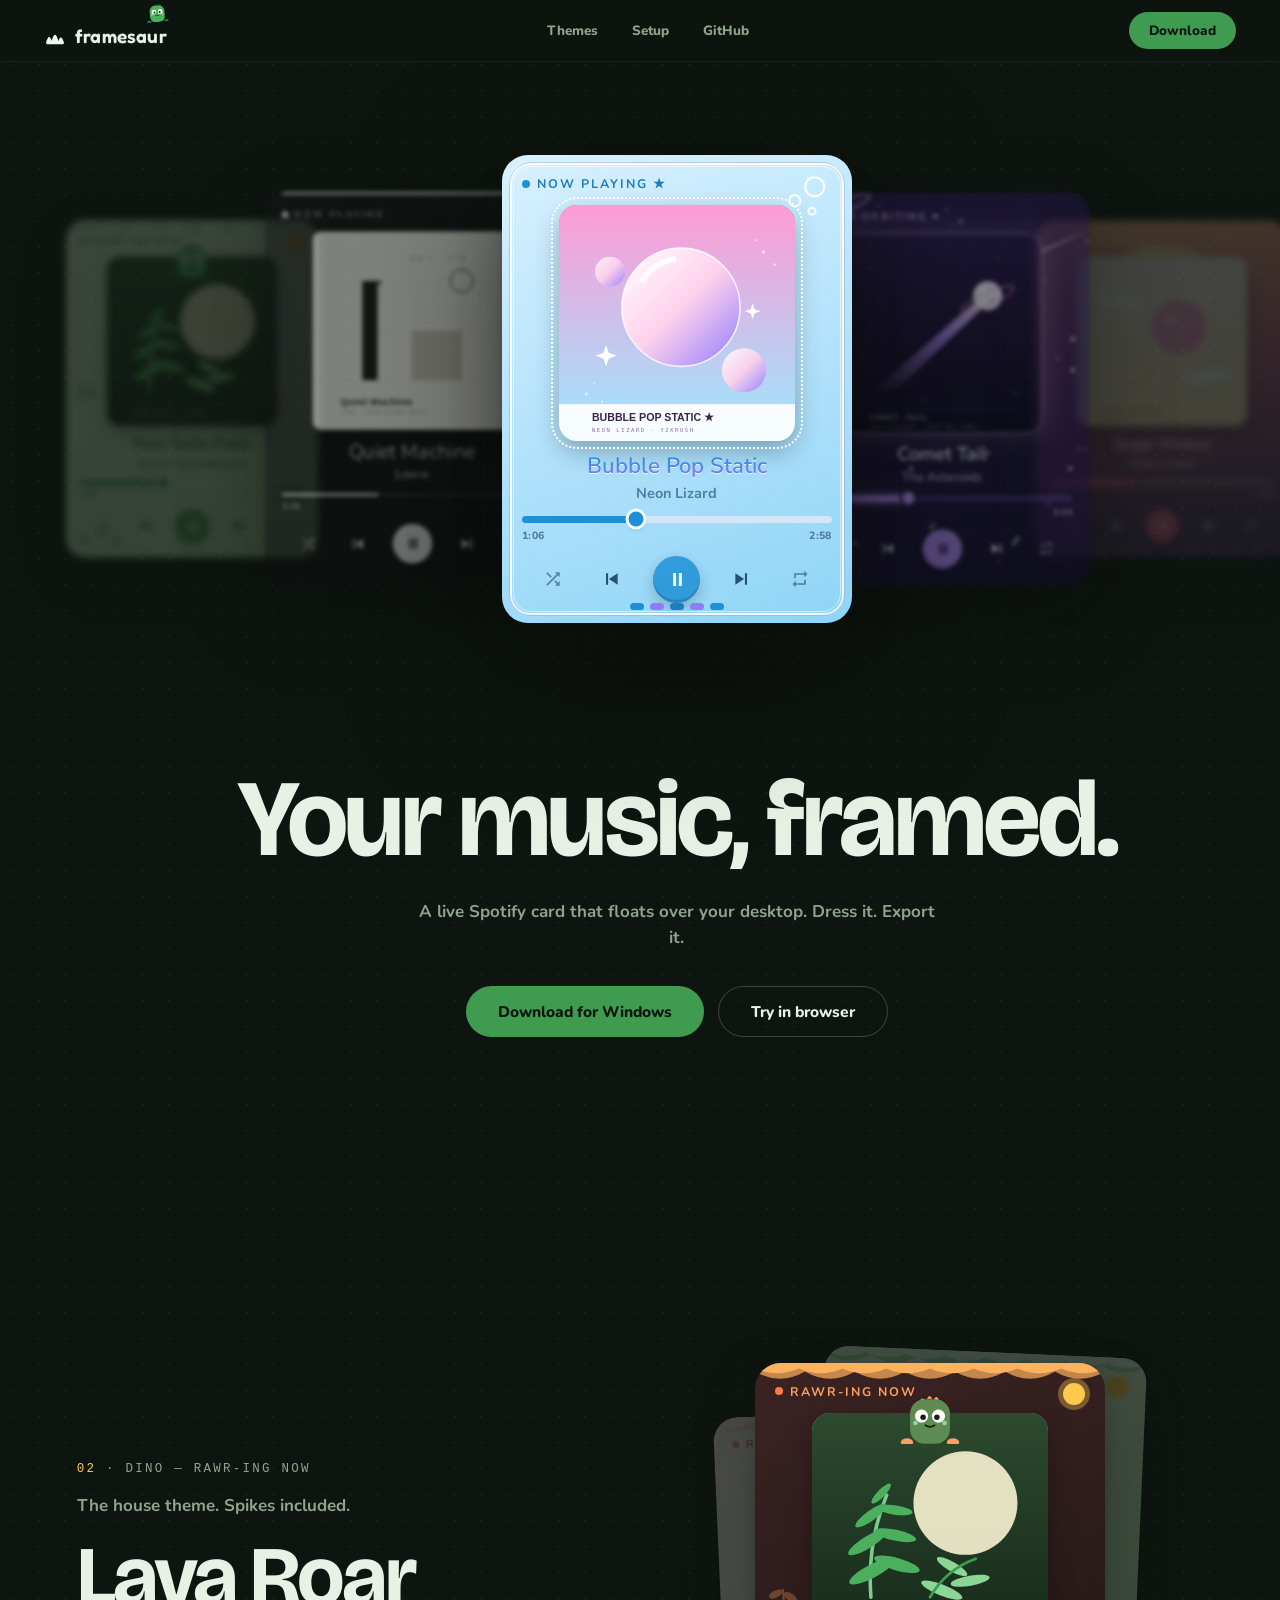
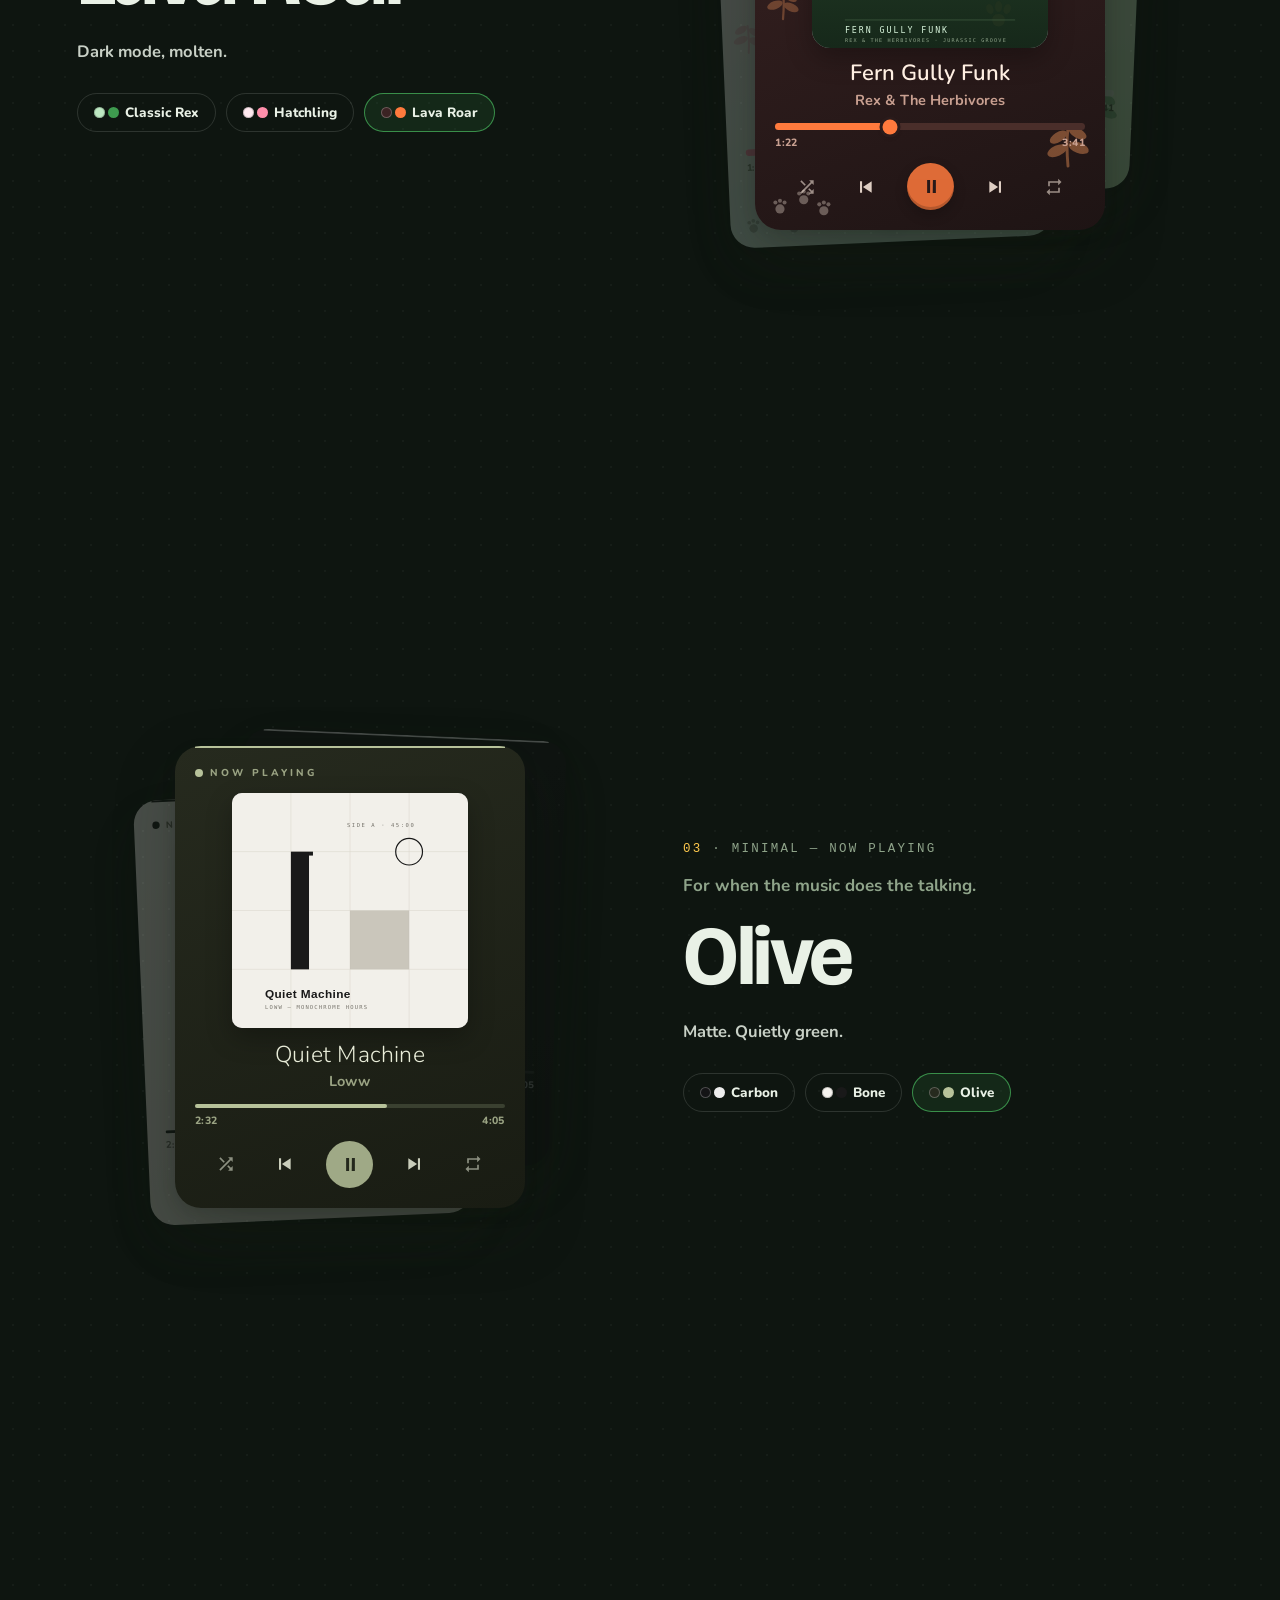
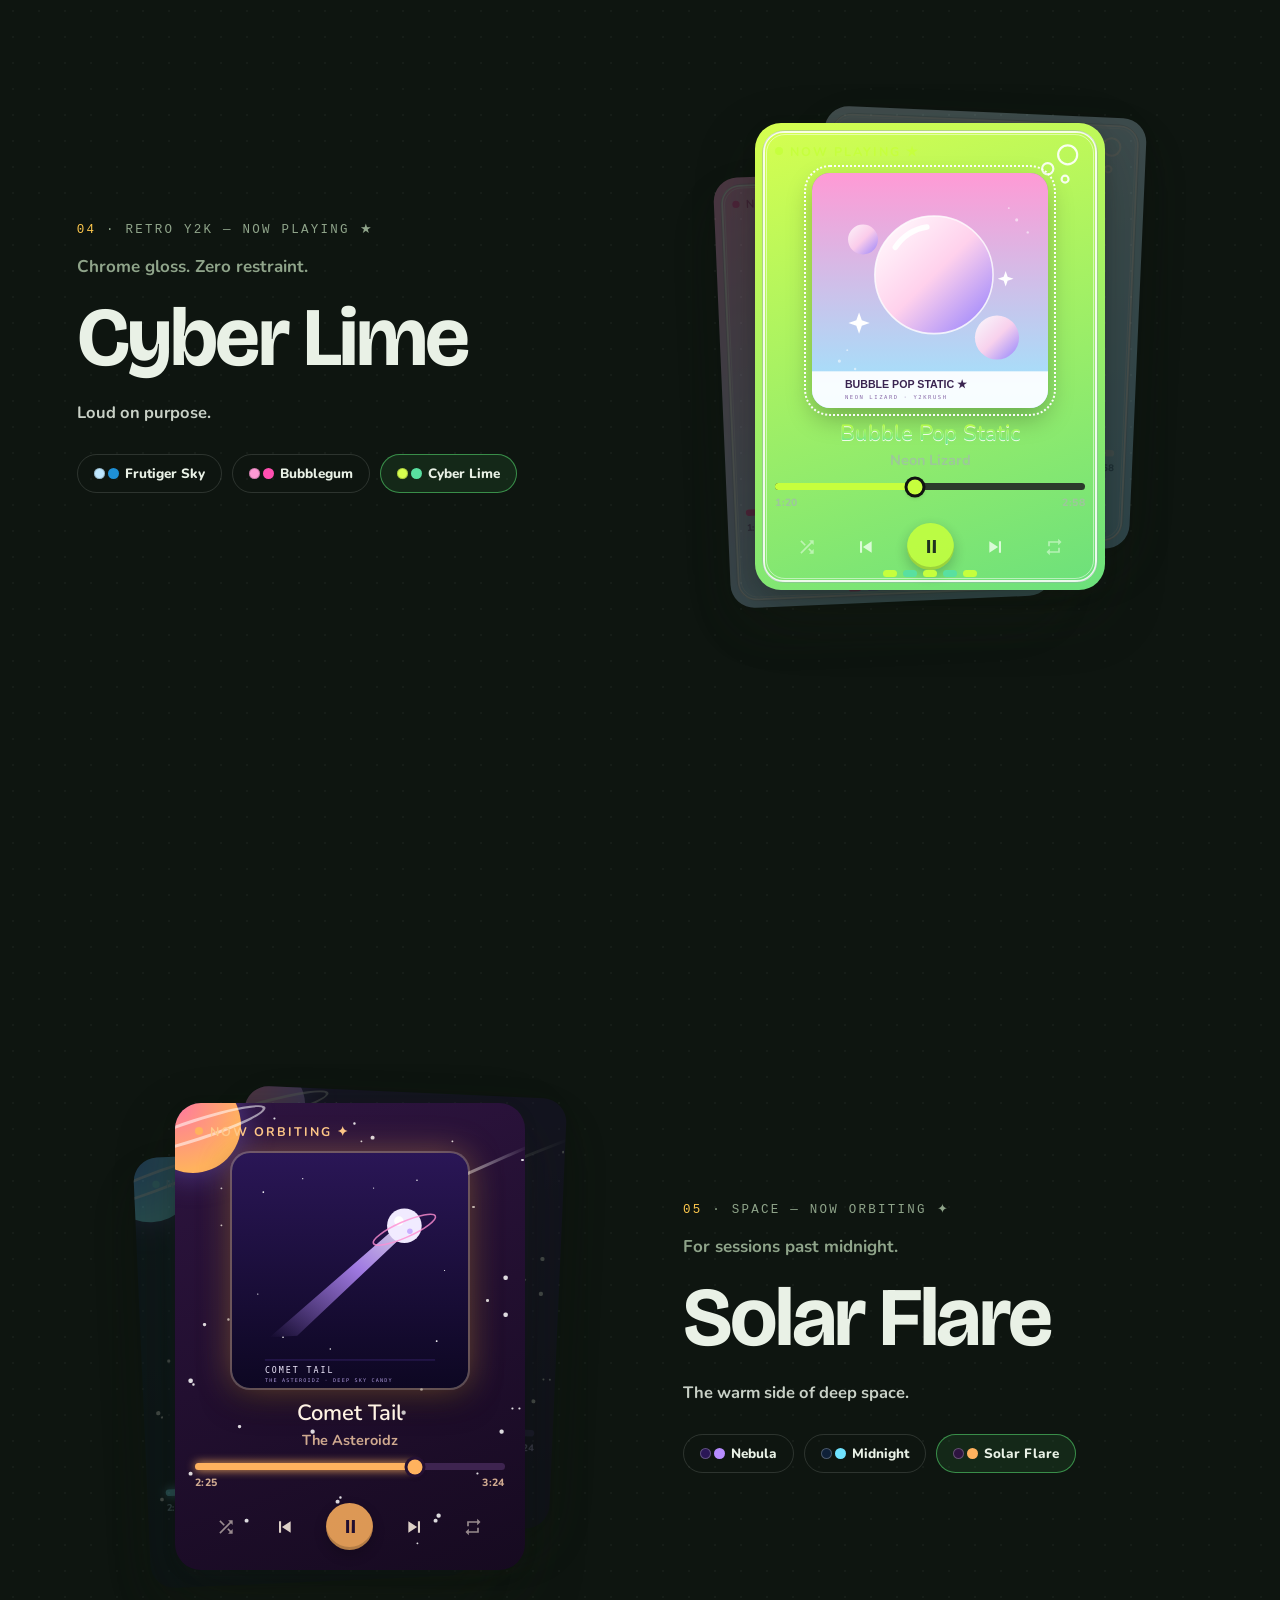
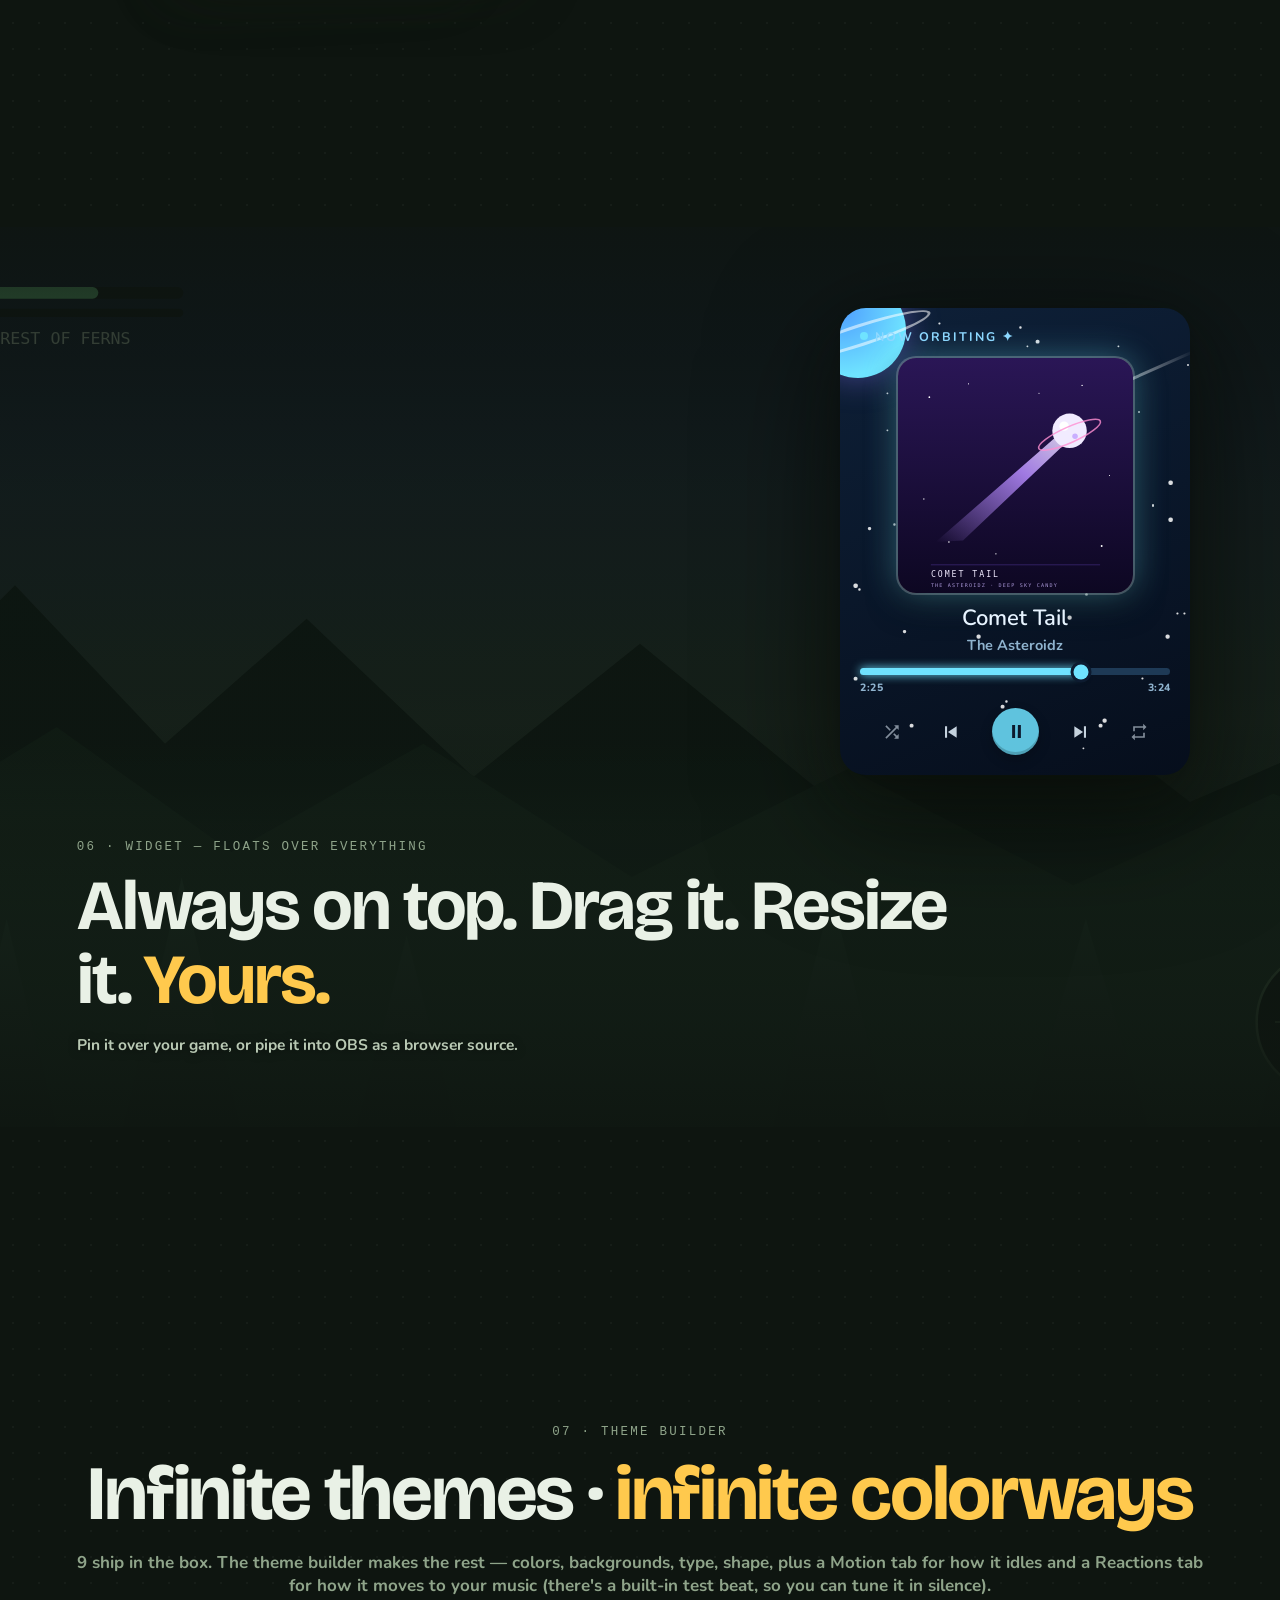
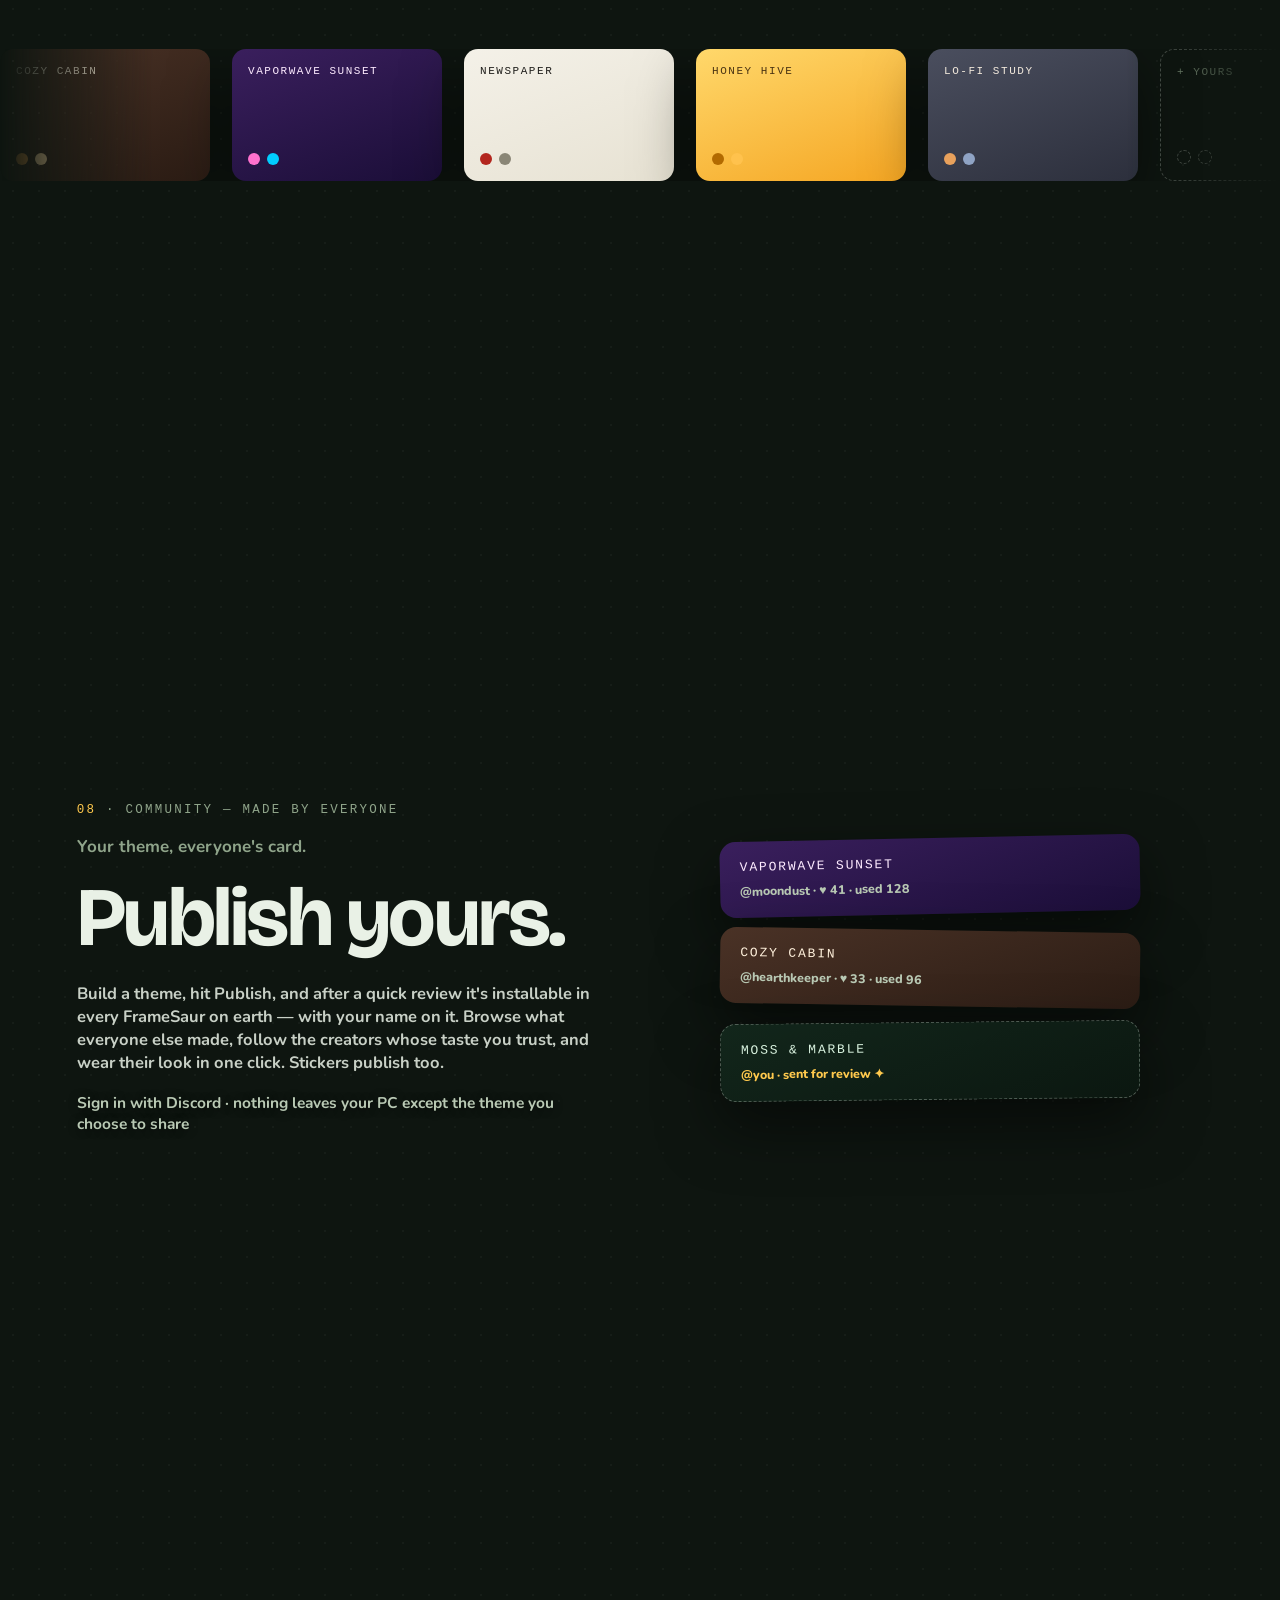
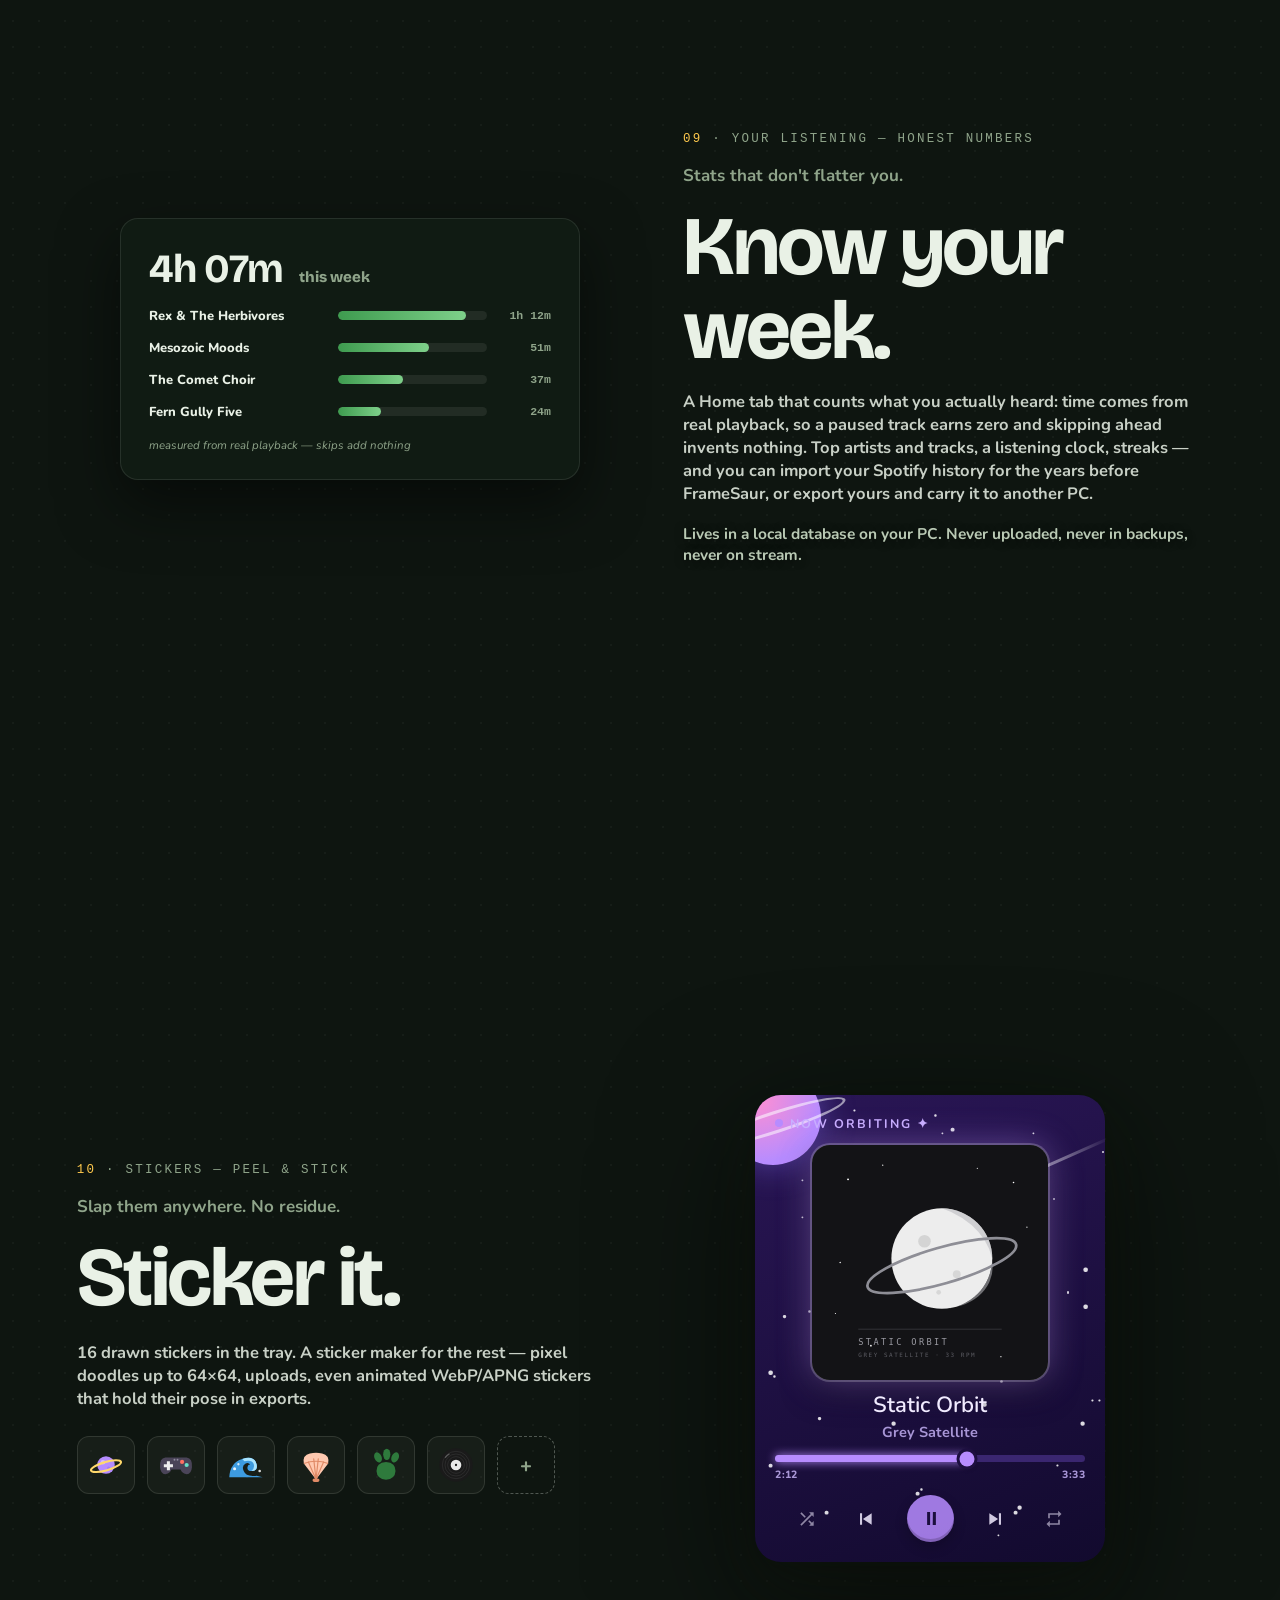
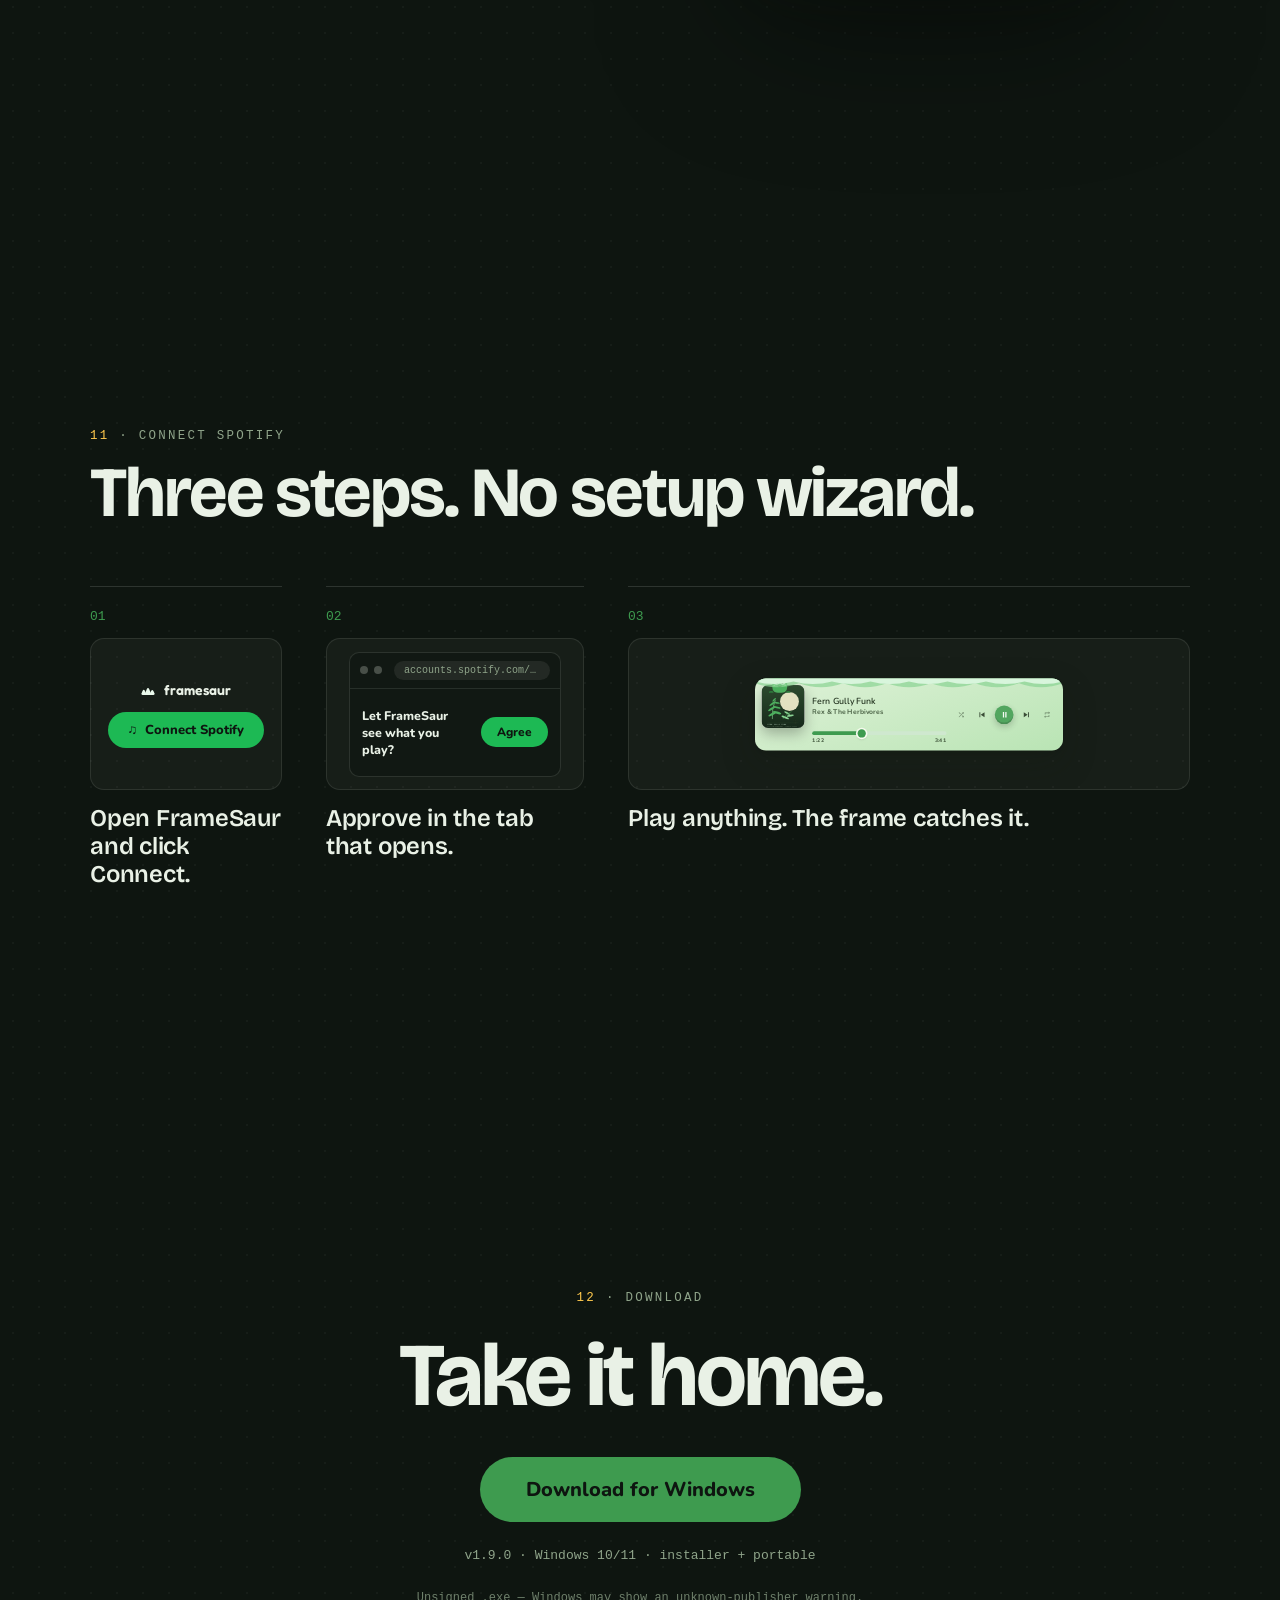
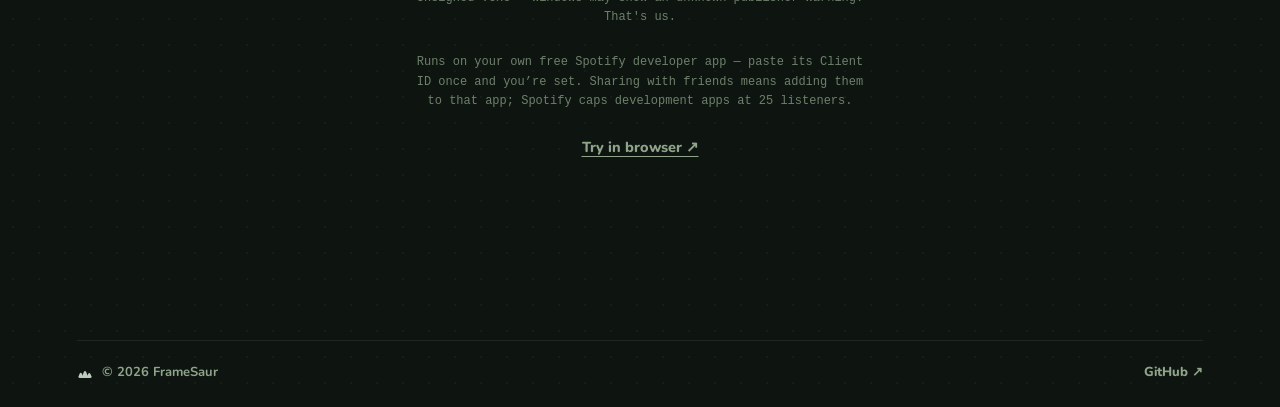
==== commit 5e367243: "Site: community + listening sections, current feature copy" ====
--- a/index.html
+++ b/index.html
@@ -2847,7 +2847,7 @@
       <div class="yours-head">
         <div class="kicker">07 · THEME BUILDER</div>
         <h2 data-rise>Infinite themes · <span class="gold">infinite colorways</span></h2>
-        <div class="lede">8 ship in the box. The theme builder makes the rest.</div>
+        <div class="lede">9 ship in the box. The theme builder makes the rest — colors, backgrounds, type, shape, plus a Motion tab for how it idles and a Reactions tab for how it moves to your music (there's a built-in test beat, so you can tune it in silence).</div>
       </div>
       <div class="marquee-mask">
         <div class="marquee" data-anim>
@@ -2872,14 +2872,62 @@
     </div>
   </section>
 
-  <!-- 08 · stickers -->
+  <!-- 08 · community -->
   <section class="act">
     <div class="act-grid" data-act-grid>
       <div class="text-col" data-text-col>
-        <div class="kicker"><span class="knum">08</span> · STICKERS — PEEL &amp; STICK</div>
+        <div class="kicker"><span class="knum">08</span> · COMMUNITY — MADE BY EVERYONE</div>
+        <div class="lede">Your theme, everyone's card.</div>
+        <h2 data-rise>Publish yours.</h2>
+        <div class="tagline">Build a theme, hit Publish, and after a quick review it's installable in every FrameSaur on earth — with your name on it. Browse what everyone else made, follow the creators whose taste you trust, and wear their look in one click. Stickers publish too.</div>
+        <div class="float-sub">Sign in with Discord · nothing leaves your PC except the theme you choose to share</div>
+      </div>
+      <div class="cm-mock" aria-hidden="true">
+        <div class="cmk-tile" style="background:linear-gradient(160deg,#3A1F5D,#1B0E38)">
+          <span class="cmk-name" style="color:#FDEBFF">VAPORWAVE SUNSET</span>
+          <span class="cmk-meta">@moondust · ♥ 41 · used 128</span>
+        </div>
+        <div class="cmk-tile" style="background:linear-gradient(160deg,#4A3226,#2B1C14)">
+          <span class="cmk-name" style="color:#FFF1DC">COZY CABIN</span>
+          <span class="cmk-meta">@hearthkeeper · ♥ 33 · used 96</span>
+        </div>
+        <div class="cmk-tile cmk-pending" style="background:linear-gradient(160deg,#12261B,#0B1710)">
+          <span class="cmk-name" style="color:#D9F2DF">MOSS &amp; MARBLE</span>
+          <span class="cmk-meta">@you · sent for review ✦</span>
+        </div>
+      </div>
+    </div>
+  </section>
+
+  <!-- 09 · listening stats -->
+  <section class="act">
+    <div class="act-grid flip" data-act-grid>
+      <div class="st-mock" aria-hidden="true">
+        <div class="stk-big">4h 07m <span>this week</span></div>
+        <div class="stk-row"><span class="stk-name">Rex &amp; The Herbivores</span><i class="stk-bar"><b style="width:86%"></b></i><span class="stk-t">1h 12m</span></div>
+        <div class="stk-row"><span class="stk-name">Mesozoic Moods</span><i class="stk-bar"><b style="width:61%"></b></i><span class="stk-t">51m</span></div>
+        <div class="stk-row"><span class="stk-name">The Comet Choir</span><i class="stk-bar"><b style="width:44%"></b></i><span class="stk-t">37m</span></div>
+        <div class="stk-row"><span class="stk-name">Fern Gully Five</span><i class="stk-bar"><b style="width:29%"></b></i><span class="stk-t">24m</span></div>
+        <div class="stk-foot">measured from real playback — skips add nothing</div>
+      </div>
+      <div class="text-col" data-text-col>
+        <div class="kicker"><span class="knum">09</span> · YOUR LISTENING — HONEST NUMBERS</div>
+        <div class="lede">Stats that don't flatter you.</div>
+        <h2 data-rise>Know your week.</h2>
+        <div class="tagline">A Home tab that counts what you actually heard: time comes from real playback, so a paused track earns zero and skipping ahead invents nothing. Top artists and tracks, a listening clock, streaks — and you can import your Spotify history for the years before FrameSaur, or export yours and carry it to another PC.</div>
+        <div class="float-sub">Lives in a local database on your PC. Never uploaded, never in backups, never on stream.</div>
+      </div>
+    </div>
+  </section>
+
+  <!-- 10 · stickers -->
+  <section class="act">
+    <div class="act-grid" data-act-grid>
+      <div class="text-col" data-text-col>
+        <div class="kicker"><span class="knum">10</span> · STICKERS — PEEL &amp; STICK</div>
         <div class="lede">Slap them anywhere. No residue.</div>
         <h2>Sticker it.</h2>
-        <div class="tagline">16 drawn stickers in the tray. A sticker maker for the rest.</div>
+        <div class="tagline">16 drawn stickers in the tray. A sticker maker for the rest — pixel doodles up to 64×64, uploads, even animated WebP/APNG stickers that hold their pose in exports.</div>
         <div class="stkr-row">
           <span class="stkr-tile r1"><img src="assets/stickers/planet.svg" alt="Planet sticker"></span>
           <span class="stkr-tile r2"><img src="assets/stickers/gamepad.svg" alt="Gamepad sticker"></span>
@@ -3011,11 +3059,11 @@
     </div>
   </section>
 
-  <!-- 09 · connect -->
+  <!-- 11 · connect -->
   <section id="setup" class="connect">
     <div class="connect-in">
       <div class="connect-head">
-        <div class="kicker"><span class="knum">09</span> · CONNECT SPOTIFY</div>
+        <div class="kicker"><span class="knum">11</span> · CONNECT SPOTIFY</div>
         <h2 data-rise>Three steps. No setup wizard.</h2>
       </div>
       <div class="steps" data-steps>
@@ -3157,7 +3205,7 @@
   <!-- 10 · download -->
   <section id="download" class="dl">
     <div class="dl-in">
-      <div class="kicker"><span class="knum">10</span> · DOWNLOAD</div>
+      <div class="kicker"><span class="knum">12</span> · DOWNLOAD</div>
       <h2 data-rise>Take it home.</h2>
       <a href="https://github.com/garyzd04/FrameSaur-releases/releases/latest" target="_blank" rel="noopener" class="cta cta-xl" data-download-link>Download for Windows</a>
       <div class="dl-meta" data-version>v1.9.0 · Windows 10/11 · installer + portable</div>
--- a/site.css
+++ b/site.css
@@ -164,6 +164,27 @@
 .foot-brand img{width:16px;height:16px;opacity:.8}
 footer a{font-weight:800;font-size:13px}
 
+/* ---------- 08 community mock ---------- */
+.cm-mock{box-sizing:border-box;display:flex;flex-direction:column;gap:16px;width:min(420px,100%);margin:0 auto;justify-self:center}
+.cmk-tile{box-sizing:border-box;border-radius:16px;padding:18px 20px;display:flex;flex-direction:column;gap:8px;box-shadow:0 24px 60px rgba(0,0,0,.5);transform:rotate(-1.2deg)}
+.cmk-tile:nth-child(2){transform:rotate(.9deg)}
+.cmk-tile:nth-child(3){transform:rotate(-.6deg)}
+.cmk-name{font-family:'Cascadia Mono',Consolas,monospace;font-size:13px;letter-spacing:.14em}
+.cmk-meta{font-size:12.5px;font-weight:800;color:#B9C9B4}
+.cmk-pending{border:1.5px dashed rgba(233,241,230,.3)}
+.cmk-pending .cmk-meta{color:#FFC94D}
+
+/* ---------- 09 listening mock ---------- */
+.st-mock{box-sizing:border-box;width:min(460px,100%);margin:0 auto;justify-self:center;background:#101B13;border:1px solid rgba(233,241,230,.1);border-radius:18px;padding:26px 28px;display:flex;flex-direction:column;gap:14px;box-shadow:0 24px 60px rgba(0,0,0,.5)}
+.stk-big{font-family:'Bricolage Grotesque',sans-serif;font-weight:700;font-size:40px;letter-spacing:-.02em}
+.stk-big span{font-size:15px;font-weight:800;color:#8FA48A;margin-left:8px;letter-spacing:0}
+.stk-row{display:flex;align-items:center;gap:12px;font-size:13px;font-weight:800}
+.stk-name{flex:0 0 44%;overflow:hidden;text-overflow:ellipsis;white-space:nowrap}
+.stk-bar{flex:1;height:9px;border-radius:5px;background:rgba(233,241,230,.08);overflow:hidden}
+.stk-bar b{display:block;height:100%;border-radius:5px;background:linear-gradient(90deg,#3E9B4F,#7ED08A)}
+.stk-t{flex:0 0 52px;text-align:right;color:#8FA48A;font-family:'Cascadia Mono',Consolas,monospace;font-size:11.5px}
+.stk-foot{font-size:11.5px;color:#8FA48A;font-style:italic;margin-top:2px}
+
 /* ---------- responsive (from the design) ---------- */
 @media (max-width:940px){
   .act-grid,.act-grid.flip{grid-template-columns:minmax(0,1fr);gap:44px;padding-top:110px}
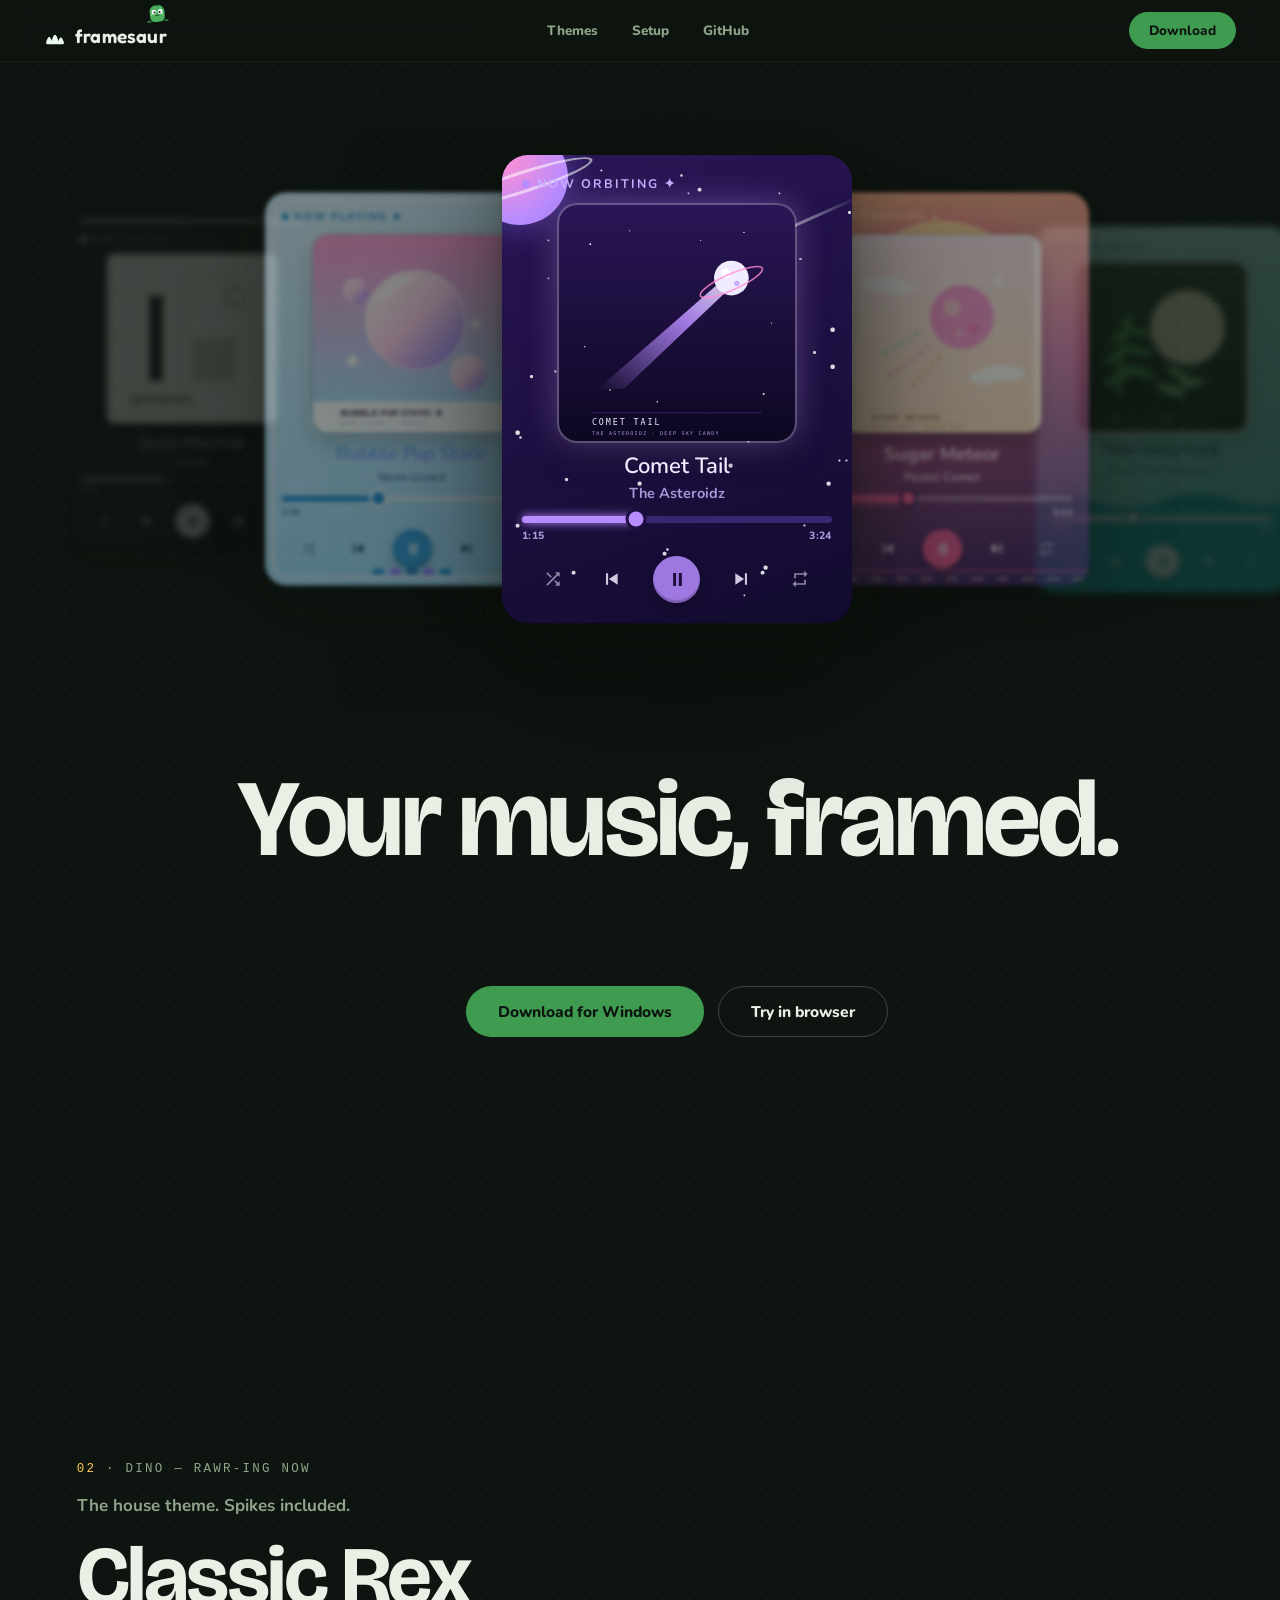
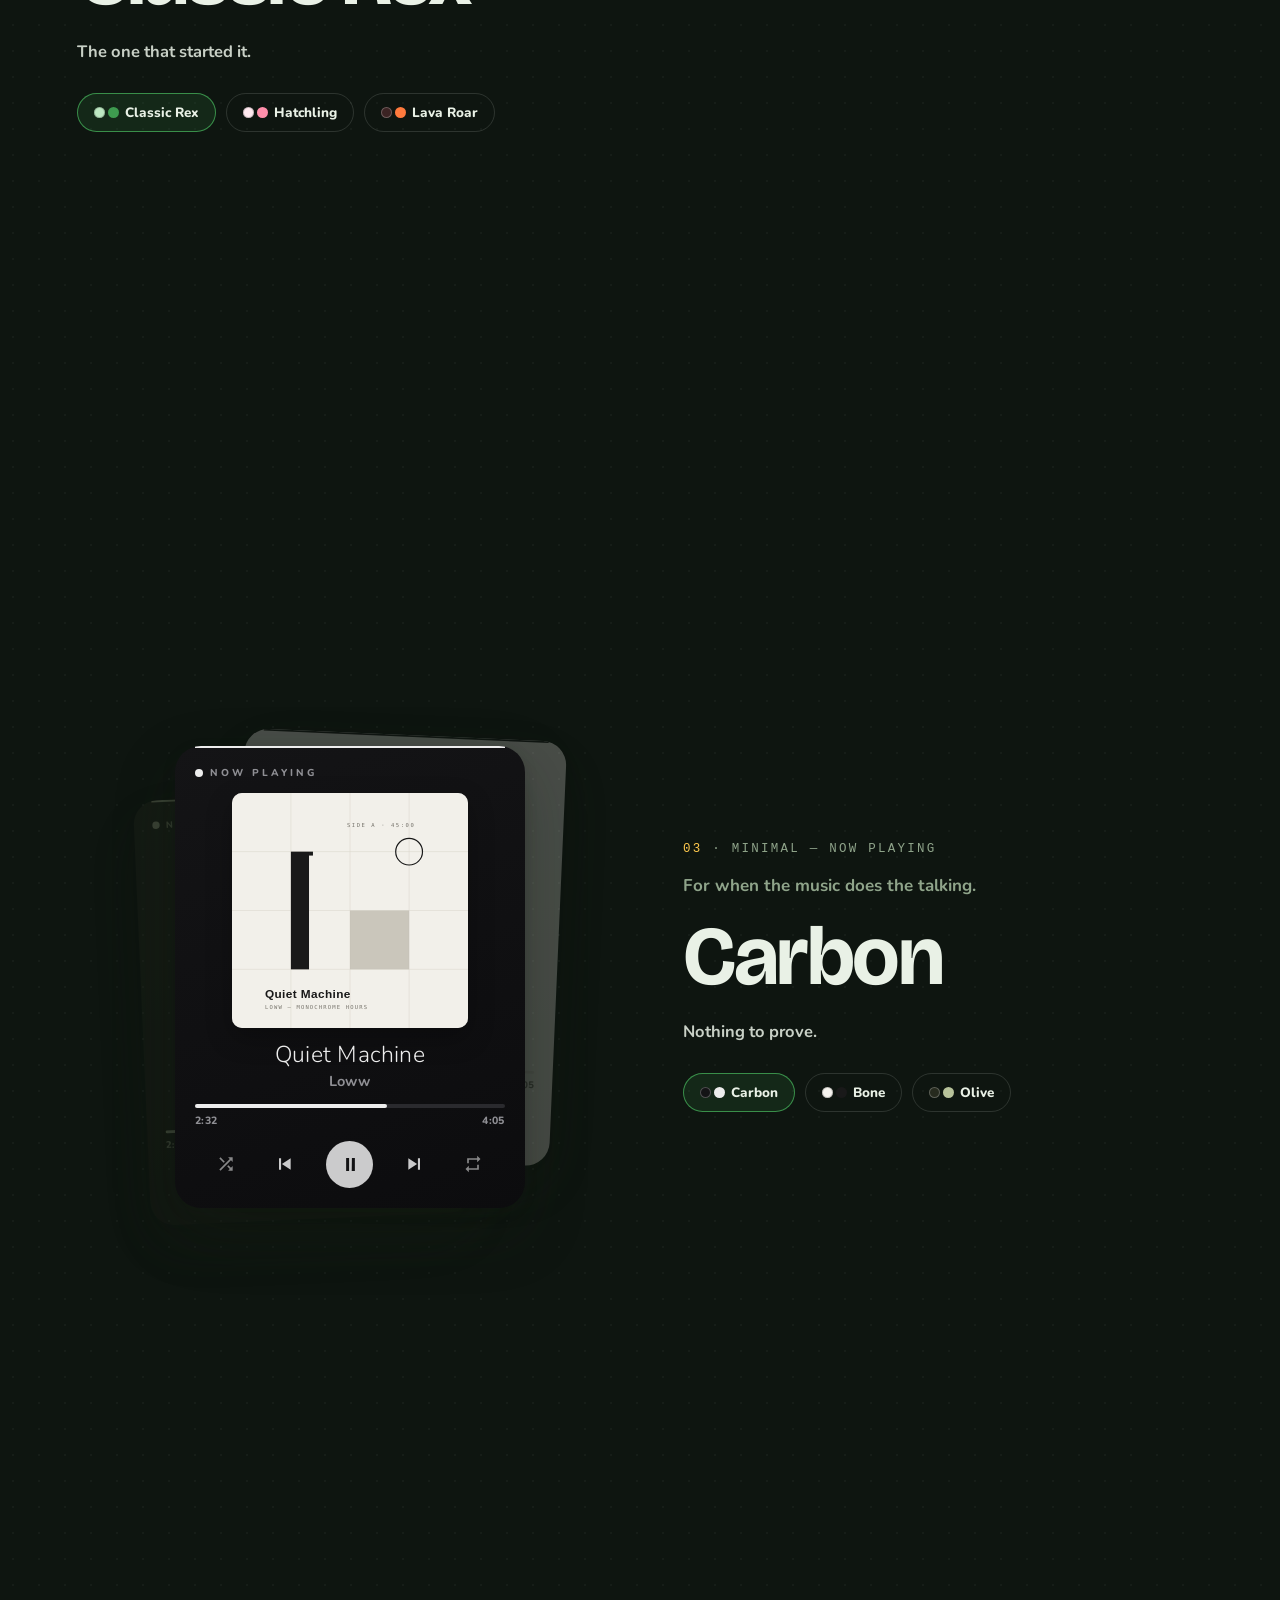
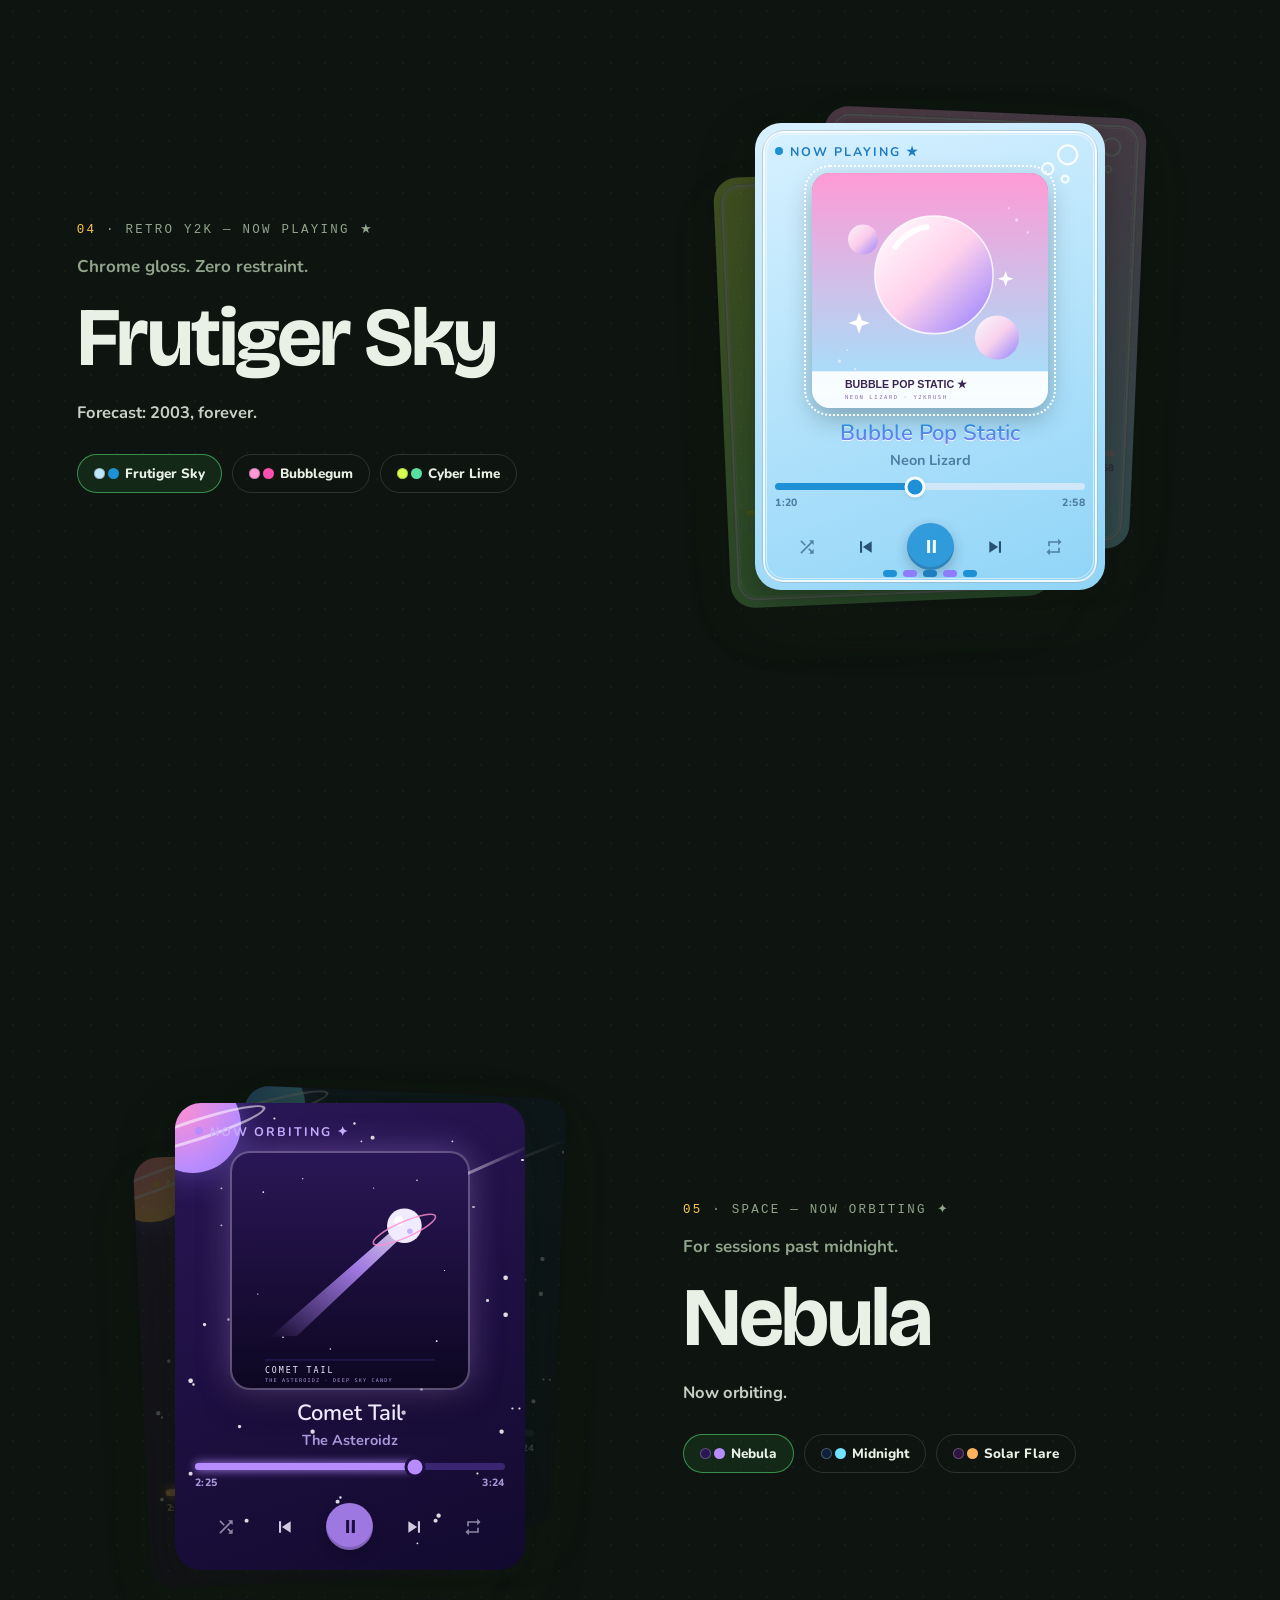
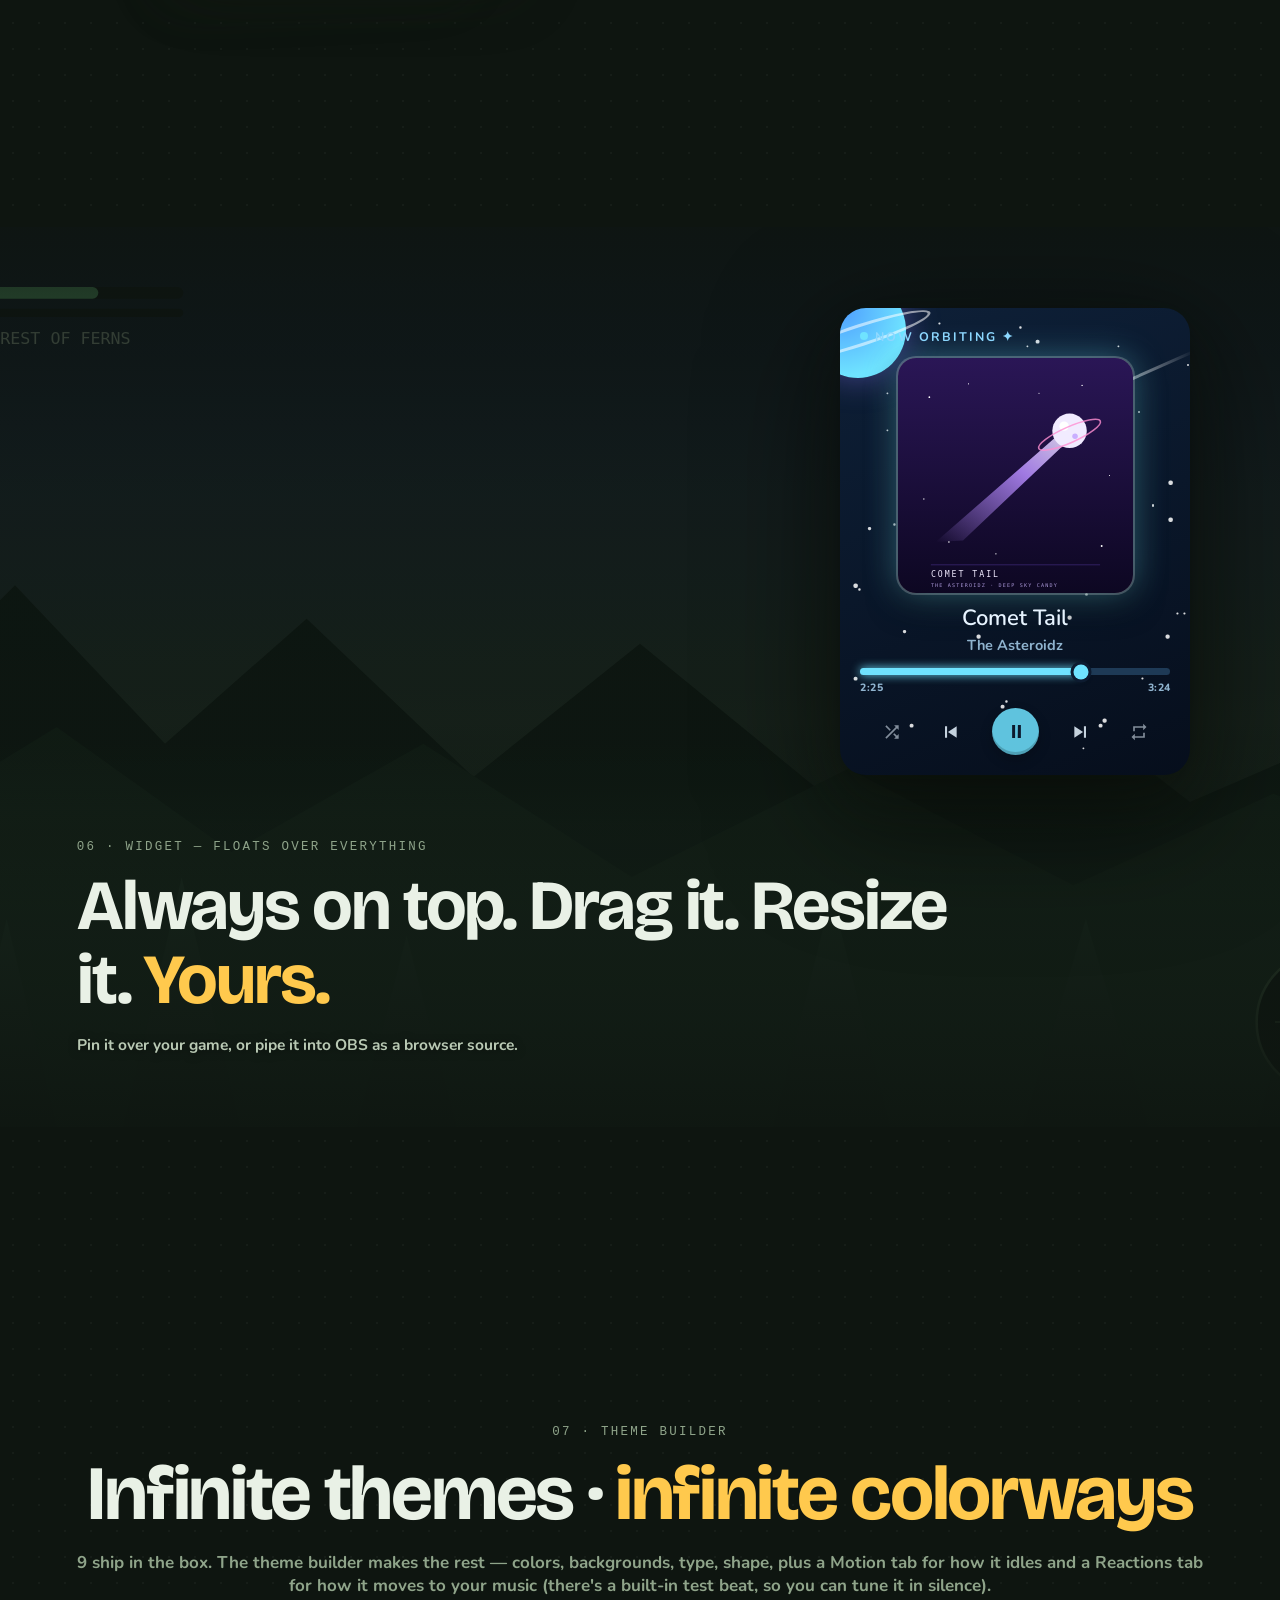
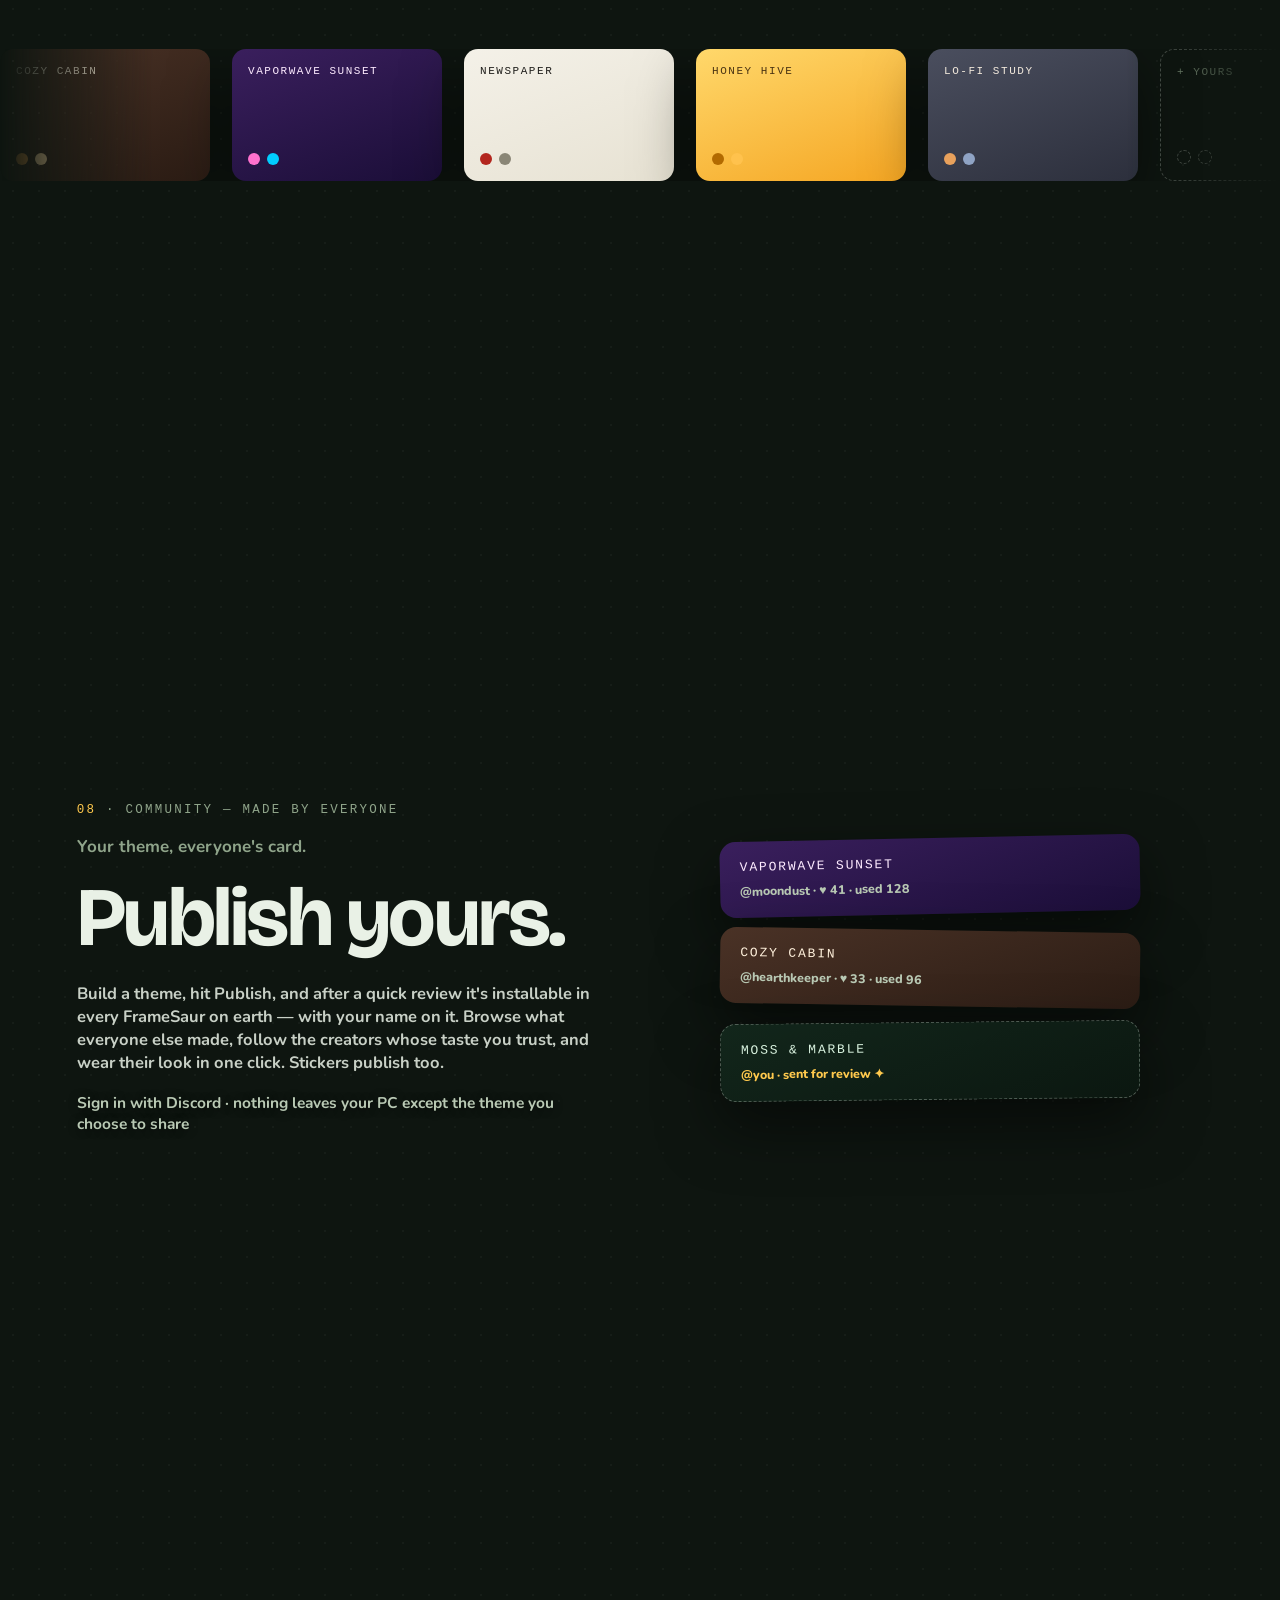
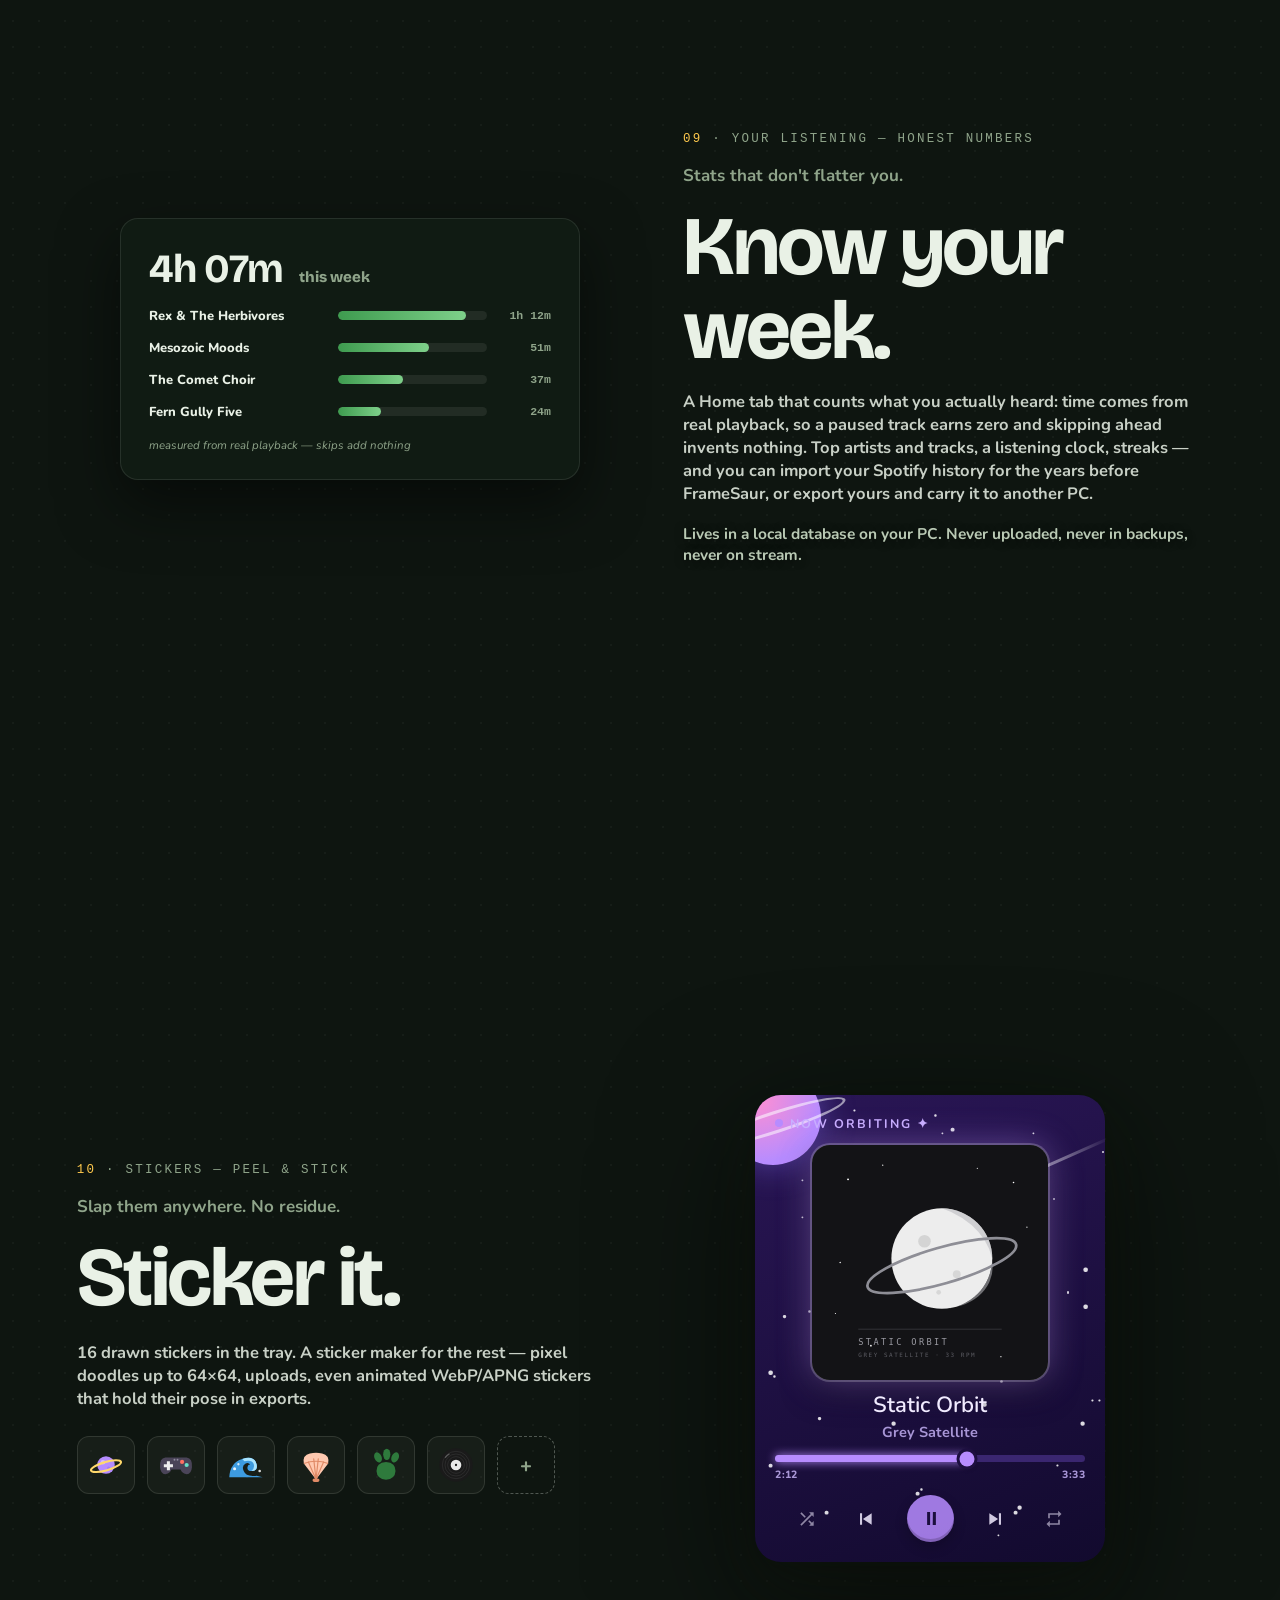
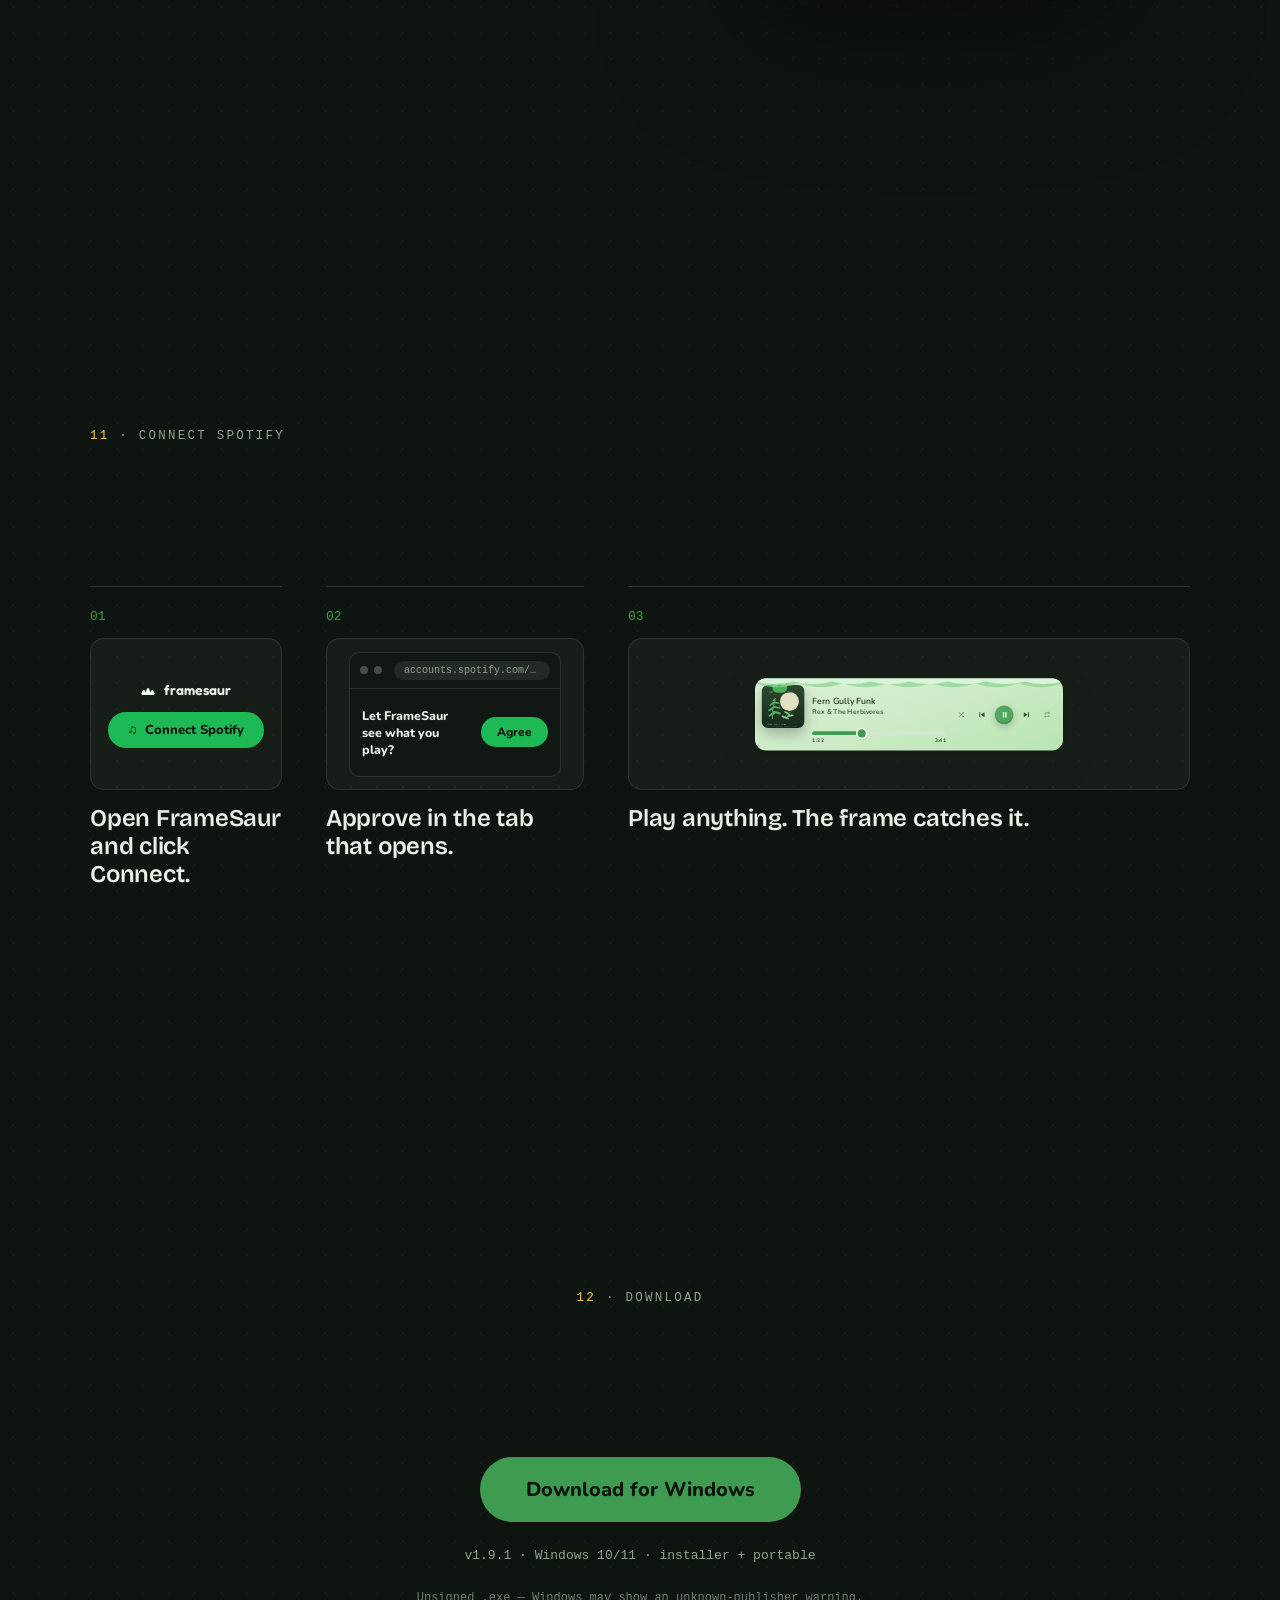
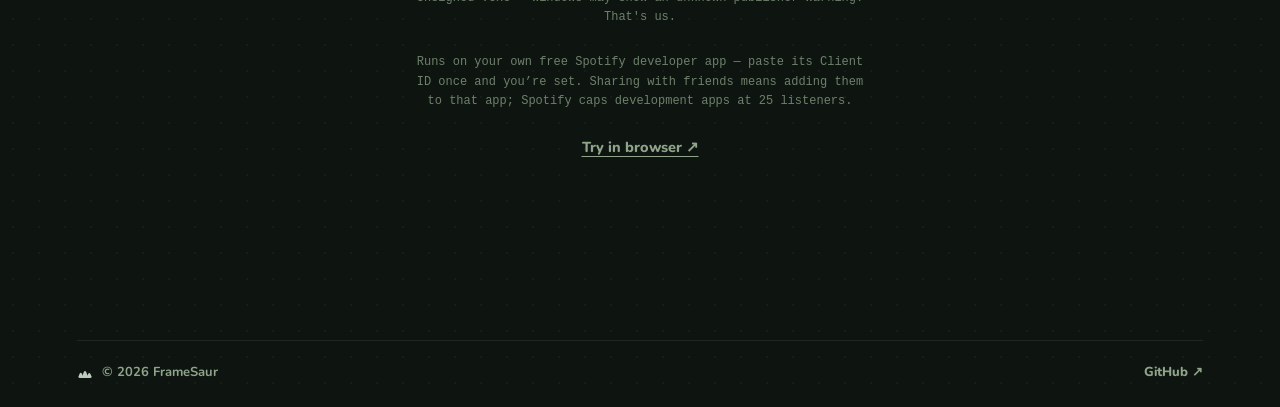
==== commit 03e9b712: "1.9.1: version fallback + fresh browser build" ====
--- a/index.html
+++ b/index.html
@@ -1102,7 +1102,7 @@
 
               <!-- Reef "tidepool": an in-flow crest whose ::after floods everything below it (progress + controls sit in the pool) -->
               <div class="deco only-ocean tide"><span class="pebbles"><i></i><i></i><i></i></span><svg viewBox="0 0 300 56" preserveAspectRatio="none"><path d="M0 34 Q40 10 75 30 Q115 52 150 30 Q190 6 225 28 Q265 48 300 26 L300 56 L0 56 Z" fill="var(--f-accent)"></path></svg></div>
-              <div class="a-row" hidden="">
+              <div class="a-row">
                 <div class="a-bars" data-built="1"><b><i style="transform: scaleY(0.22);"></i><u style="transform: translateY(-4px);"></u></b><b><i style="transform: scaleY(0.34);"></i><u style="transform: translateY(-5px);"></u></b><b><i style="transform: scaleY(0.5);"></i><u style="transform: translateY(-8px);"></u></b><b><i style="transform: scaleY(0.66);"></i><u style="transform: translateY(-11px);"></u></b><b><i style="transform: scaleY(0.78);"></i><u style="transform: translateY(-12px);"></u></b><b><i style="transform: scaleY(0.86);"></i><u style="transform: translateY(-14px);"></u></b><b><i style="transform: scaleY(0.72);"></i><u style="transform: translateY(-12px);"></u></b><b><i style="transform: scaleY(0.58);"></i><u style="transform: translateY(-9px);"></u></b><b><i style="transform: scaleY(0.66);"></i><u style="transform: translateY(-11px);"></u></b><b><i style="transform: scaleY(0.8);"></i><u style="transform: translateY(-13px);"></u></b><b><i style="transform: scaleY(0.9);"></i><u style="transform: translateY(-14px);"></u></b><b><i style="transform: scaleY(0.74);"></i><u style="transform: translateY(-12px);"></u></b><b><i style="transform: scaleY(0.6);"></i><u style="transform: translateY(-10px);"></u></b><b><i style="transform: scaleY(0.7);"></i><u style="transform: translateY(-11px);"></u></b><b><i style="transform: scaleY(0.84);"></i><u style="transform: translateY(-13px);"></u></b><b><i style="transform: scaleY(0.66);"></i><u style="transform: translateY(-11px);"></u></b><b><i style="transform: scaleY(0.52);"></i><u style="transform: translateY(-8px);"></u></b><b><i style="transform: scaleY(0.62);"></i><u style="transform: translateY(-10px);"></u></b><b><i style="transform: scaleY(0.74);"></i><u style="transform: translateY(-12px);"></u></b><b><i style="transform: scaleY(0.58);"></i><u style="transform: translateY(-9px);"></u></b><b><i style="transform: scaleY(0.44);"></i><u style="transform: translateY(-7px);"></u></b><b><i style="transform: scaleY(0.34);"></i><u style="transform: translateY(-5px);"></u></b><b><i style="transform: scaleY(0.26);"></i><u style="transform: translateY(-4px);"></u></b><b><i style="transform: scaleY(0.2);"></i><u style="transform: translateY(-3px);"></u></b></div>
                 <svg class="a-wave" viewBox="0 0 100 24" preserveAspectRatio="none" aria-hidden="true"><polyline points="0.0,17.6 4.3,15.2 8.7,12.0 13.0,8.8 17.4,6.4 21.7,4.8 26.1,7.6 30.4,10.4 34.8,8.8 39.1,6.0 43.5,4.0 47.8,7.2 52.2,10.0 56.5,8.0 60.9,5.2 65.2,8.8 69.6,11.6 73.9,9.6 78.3,7.2 82.6,10.4 87.0,13.2 91.3,15.2 95.7,16.8 100.0,18.0"></polyline></svg>
               </div>
@@ -1316,7 +1316,7 @@
 
               <!-- Reef "tidepool": an in-flow crest whose ::after floods everything below it (progress + controls sit in the pool) -->
               <div class="deco only-ocean tide"><span class="pebbles"><i></i><i></i><i></i></span><svg viewBox="0 0 300 56" preserveAspectRatio="none"><path d="M0 34 Q40 10 75 30 Q115 52 150 30 Q190 6 225 28 Q265 48 300 26 L300 56 L0 56 Z" fill="var(--f-accent)"></path></svg></div>
-              <div class="a-row" hidden="">
+              <div class="a-row">
                 <div class="a-bars" data-built="1"><b><i style="transform: scaleY(0.22);"></i><u style="transform: translateY(-4px);"></u></b><b><i style="transform: scaleY(0.34);"></i><u style="transform: translateY(-5px);"></u></b><b><i style="transform: scaleY(0.5);"></i><u style="transform: translateY(-8px);"></u></b><b><i style="transform: scaleY(0.66);"></i><u style="transform: translateY(-11px);"></u></b><b><i style="transform: scaleY(0.78);"></i><u style="transform: translateY(-12px);"></u></b><b><i style="transform: scaleY(0.86);"></i><u style="transform: translateY(-14px);"></u></b><b><i style="transform: scaleY(0.72);"></i><u style="transform: translateY(-12px);"></u></b><b><i style="transform: scaleY(0.58);"></i><u style="transform: translateY(-9px);"></u></b><b><i style="transform: scaleY(0.66);"></i><u style="transform: translateY(-11px);"></u></b><b><i style="transform: scaleY(0.8);"></i><u style="transform: translateY(-13px);"></u></b><b><i style="transform: scaleY(0.9);"></i><u style="transform: translateY(-14px);"></u></b><b><i style="transform: scaleY(0.74);"></i><u style="transform: translateY(-12px);"></u></b><b><i style="transform: scaleY(0.6);"></i><u style="transform: translateY(-10px);"></u></b><b><i style="transform: scaleY(0.7);"></i><u style="transform: translateY(-11px);"></u></b><b><i style="transform: scaleY(0.84);"></i><u style="transform: translateY(-13px);"></u></b><b><i style="transform: scaleY(0.66);"></i><u style="transform: translateY(-11px);"></u></b><b><i style="transform: scaleY(0.52);"></i><u style="transform: translateY(-8px);"></u></b><b><i style="transform: scaleY(0.62);"></i><u style="transform: translateY(-10px);"></u></b><b><i style="transform: scaleY(0.74);"></i><u style="transform: translateY(-12px);"></u></b><b><i style="transform: scaleY(0.58);"></i><u style="transform: translateY(-9px);"></u></b><b><i style="transform: scaleY(0.44);"></i><u style="transform: translateY(-7px);"></u></b><b><i style="transform: scaleY(0.34);"></i><u style="transform: translateY(-5px);"></u></b><b><i style="transform: scaleY(0.26);"></i><u style="transform: translateY(-4px);"></u></b><b><i style="transform: scaleY(0.2);"></i><u style="transform: translateY(-3px);"></u></b></div>
                 <svg class="a-wave" viewBox="0 0 100 24" preserveAspectRatio="none" aria-hidden="true"><polyline points="0.0,17.6 4.3,15.2 8.7,12.0 13.0,8.8 17.4,6.4 21.7,4.8 26.1,7.6 30.4,10.4 34.8,8.8 39.1,6.0 43.5,4.0 47.8,7.2 52.2,10.0 56.5,8.0 60.9,5.2 65.2,8.8 69.6,11.6 73.9,9.6 78.3,7.2 82.6,10.4 87.0,13.2 91.3,15.2 95.7,16.8 100.0,18.0"></polyline></svg>
               </div>
@@ -3156,7 +3156,7 @@
 
               <!-- Reef "tidepool": an in-flow crest whose ::after floods everything below it (progress + controls sit in the pool) -->
               <div class="deco only-ocean tide"><span class="pebbles"><i></i><i></i><i></i></span><svg viewBox="0 0 300 56" preserveAspectRatio="none"><path d="M0 34 Q40 10 75 30 Q115 52 150 30 Q190 6 225 28 Q265 48 300 26 L300 56 L0 56 Z" fill="var(--f-accent)"></path></svg></div>
-              <div class="a-row" hidden="">
+              <div class="a-row">
                 <div class="a-bars" data-built="1"><b><i style="transform: scaleY(0.22);"></i><u style="transform: translateY(-4px);"></u></b><b><i style="transform: scaleY(0.34);"></i><u style="transform: translateY(-5px);"></u></b><b><i style="transform: scaleY(0.5);"></i><u style="transform: translateY(-8px);"></u></b><b><i style="transform: scaleY(0.66);"></i><u style="transform: translateY(-11px);"></u></b><b><i style="transform: scaleY(0.78);"></i><u style="transform: translateY(-12px);"></u></b><b><i style="transform: scaleY(0.86);"></i><u style="transform: translateY(-14px);"></u></b><b><i style="transform: scaleY(0.72);"></i><u style="transform: translateY(-12px);"></u></b><b><i style="transform: scaleY(0.58);"></i><u style="transform: translateY(-9px);"></u></b><b><i style="transform: scaleY(0.66);"></i><u style="transform: translateY(-11px);"></u></b><b><i style="transform: scaleY(0.8);"></i><u style="transform: translateY(-13px);"></u></b><b><i style="transform: scaleY(0.9);"></i><u style="transform: translateY(-14px);"></u></b><b><i style="transform: scaleY(0.74);"></i><u style="transform: translateY(-12px);"></u></b><b><i style="transform: scaleY(0.6);"></i><u style="transform: translateY(-10px);"></u></b><b><i style="transform: scaleY(0.7);"></i><u style="transform: translateY(-11px);"></u></b><b><i style="transform: scaleY(0.84);"></i><u style="transform: translateY(-13px);"></u></b><b><i style="transform: scaleY(0.66);"></i><u style="transform: translateY(-11px);"></u></b><b><i style="transform: scaleY(0.52);"></i><u style="transform: translateY(-8px);"></u></b><b><i style="transform: scaleY(0.62);"></i><u style="transform: translateY(-10px);"></u></b><b><i style="transform: scaleY(0.74);"></i><u style="transform: translateY(-12px);"></u></b><b><i style="transform: scaleY(0.58);"></i><u style="transform: translateY(-9px);"></u></b><b><i style="transform: scaleY(0.44);"></i><u style="transform: translateY(-7px);"></u></b><b><i style="transform: scaleY(0.34);"></i><u style="transform: translateY(-5px);"></u></b><b><i style="transform: scaleY(0.26);"></i><u style="transform: translateY(-4px);"></u></b><b><i style="transform: scaleY(0.2);"></i><u style="transform: translateY(-3px);"></u></b></div>
                 <svg class="a-wave" viewBox="0 0 100 24" preserveAspectRatio="none" aria-hidden="true"><polyline points="0.0,17.6 4.3,15.2 8.7,12.0 13.0,8.8 17.4,6.4 21.7,4.8 26.1,7.6 30.4,10.4 34.8,8.8 39.1,6.0 43.5,4.0 47.8,7.2 52.2,10.0 56.5,8.0 60.9,5.2 65.2,8.8 69.6,11.6 73.9,9.6 78.3,7.2 82.6,10.4 87.0,13.2 91.3,15.2 95.7,16.8 100.0,18.0"></polyline></svg>
               </div>
@@ -3208,7 +3208,7 @@
       <div class="kicker"><span class="knum">12</span> · DOWNLOAD</div>
       <h2 data-rise>Take it home.</h2>
       <a href="https://github.com/garyzd04/FrameSaur-releases/releases/latest" target="_blank" rel="noopener" class="cta cta-xl" data-download-link>Download for Windows</a>
-      <div class="dl-meta" data-version>v1.9.0 · Windows 10/11 · installer + portable</div>
+      <div class="dl-meta" data-version>v1.9.1 · Windows 10/11 · installer + portable</div>
       <div class="dl-note">Unsigned .exe — Windows may show an unknown-publisher warning. That's us.</div>
       <div class="dl-note">Runs on your own free Spotify developer app — paste its Client ID once and you’re set. Sharing with friends means adding them to that app; Spotify caps development apps at 25 listeners.</div>
       <a href="app/" class="dl-try">Try in browser ↗</a>
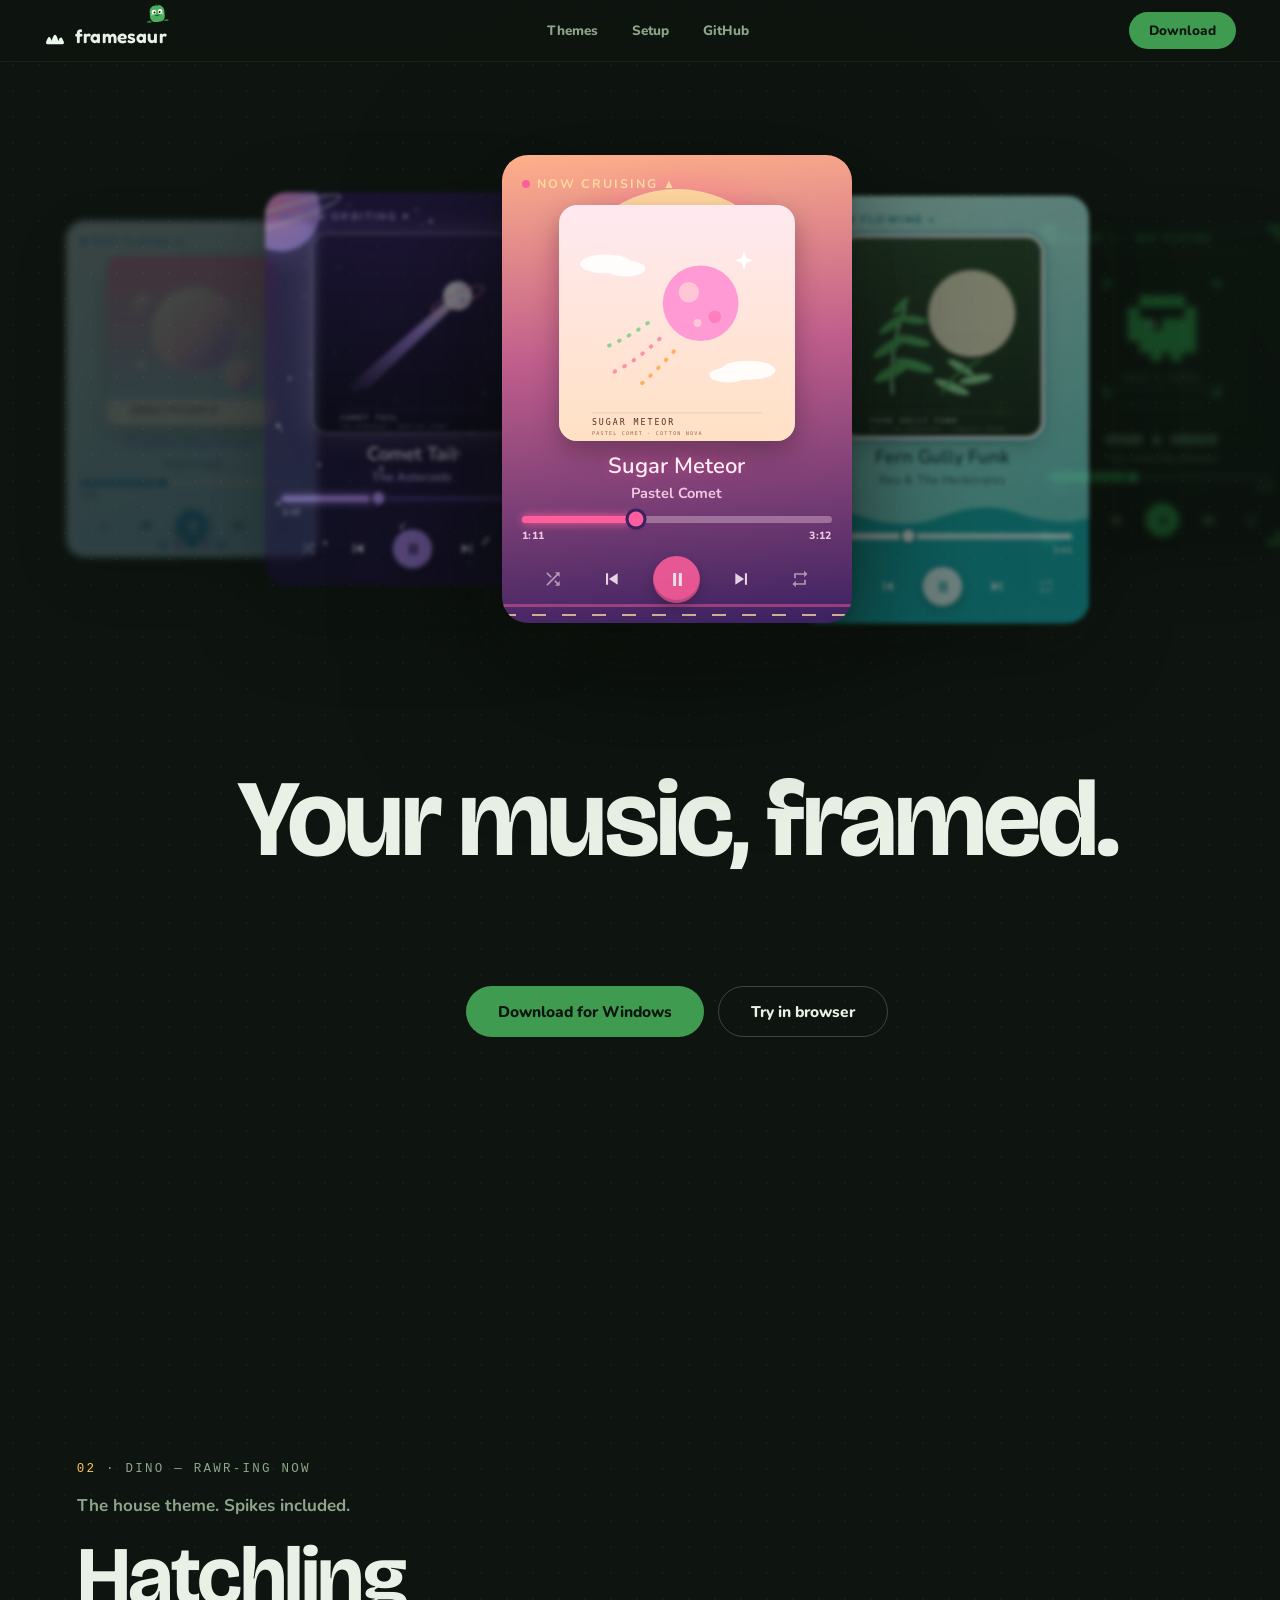
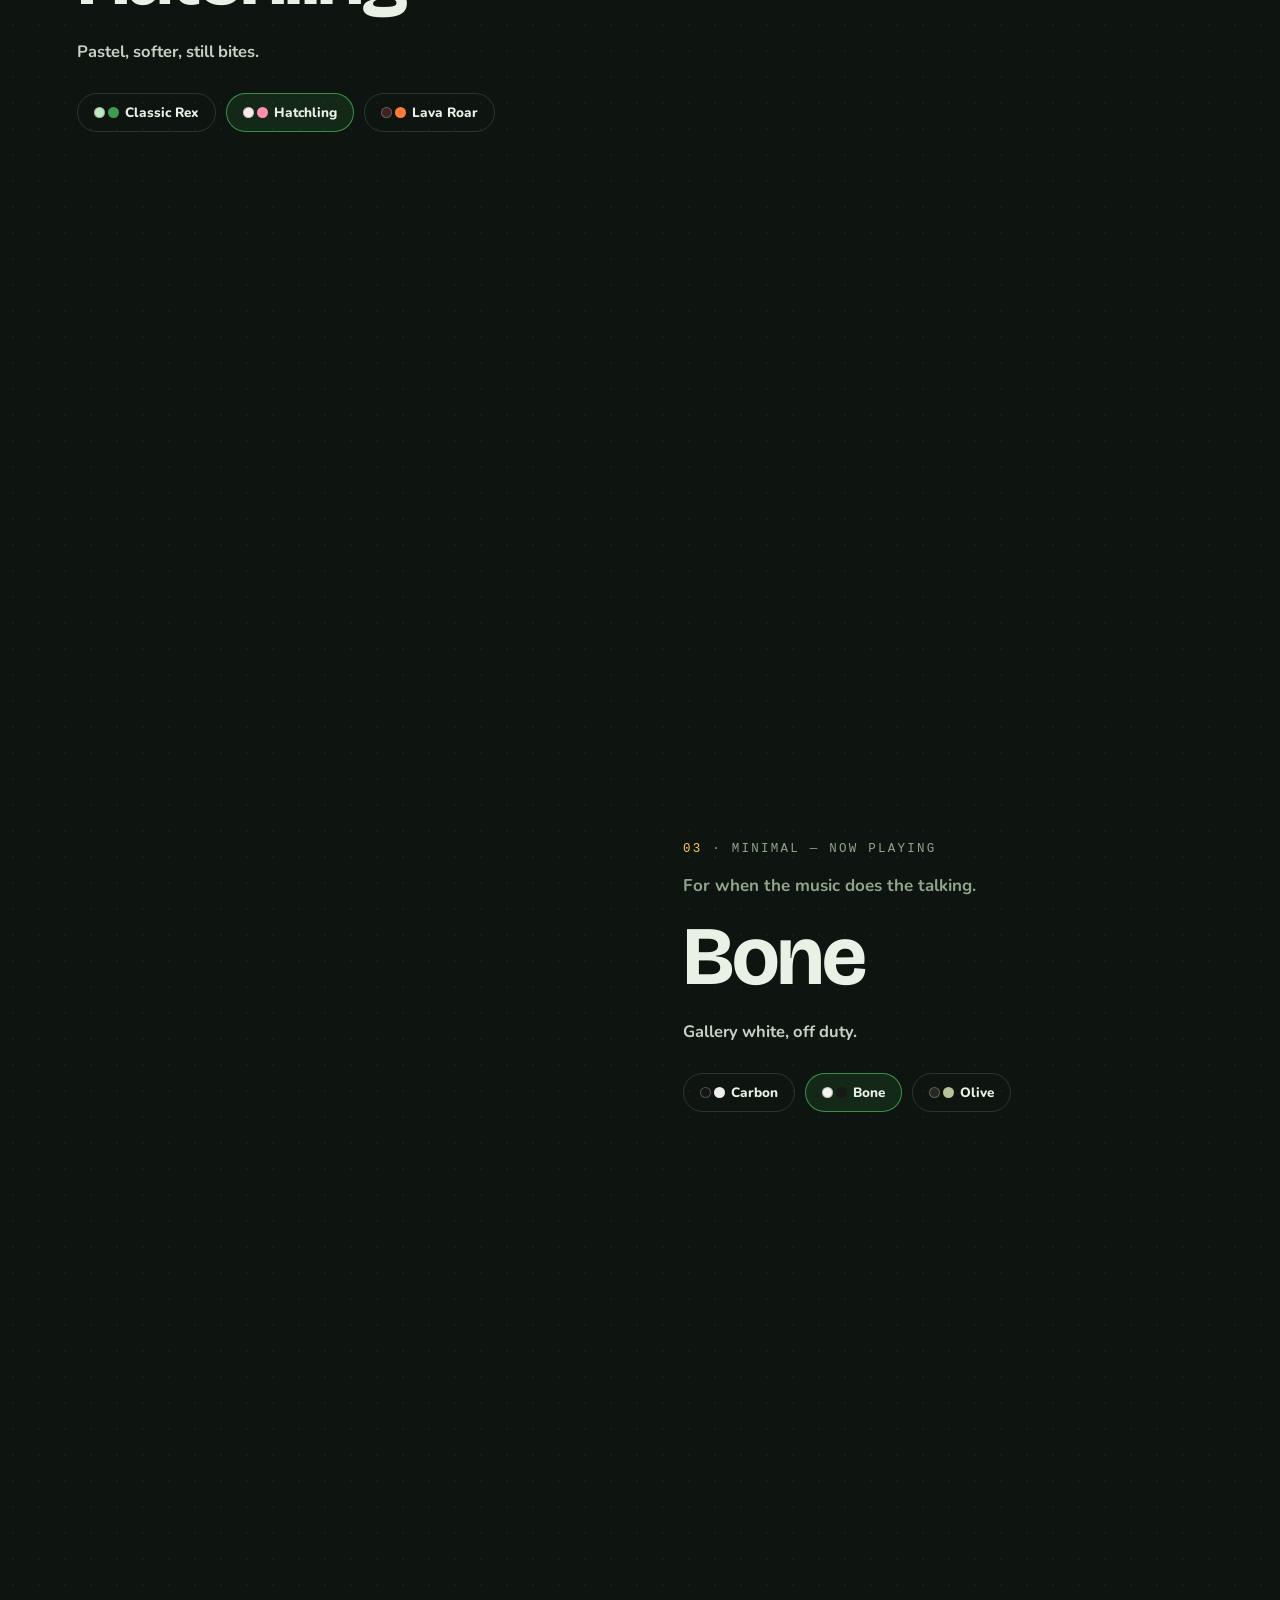
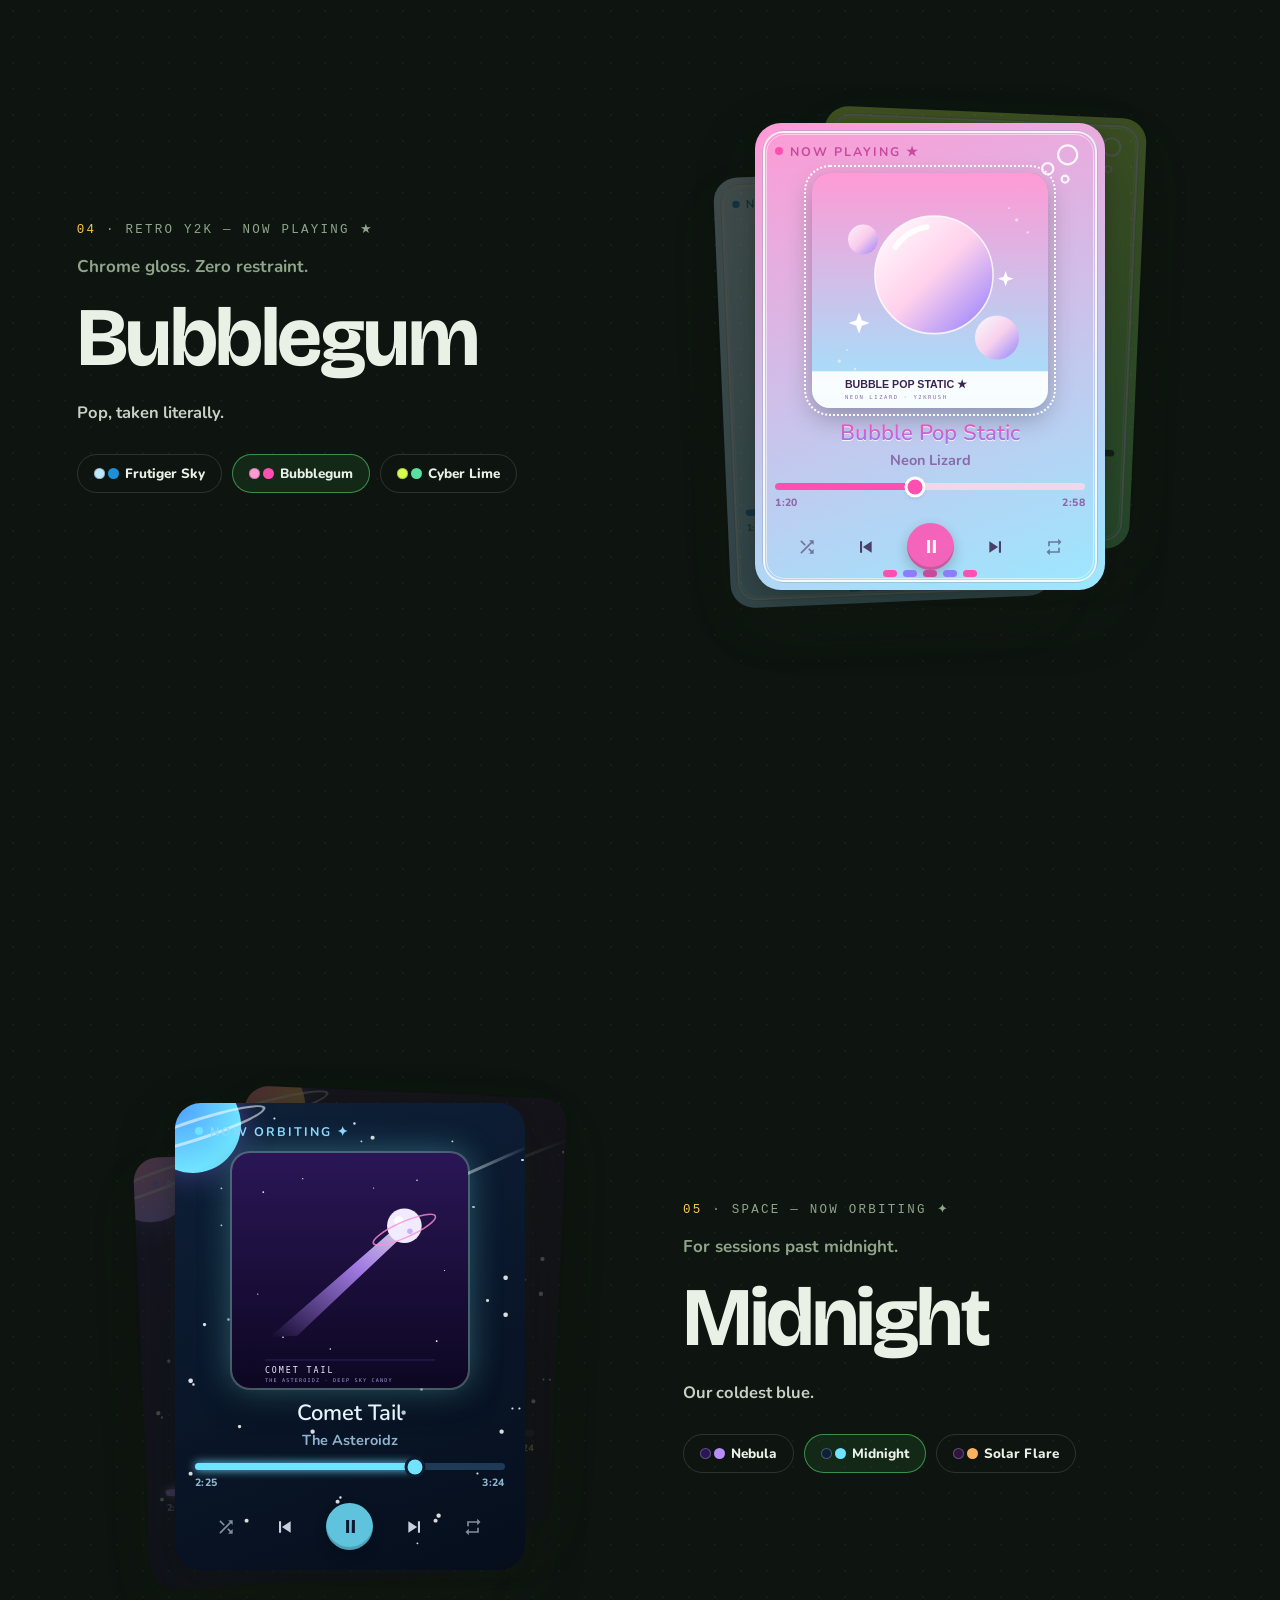
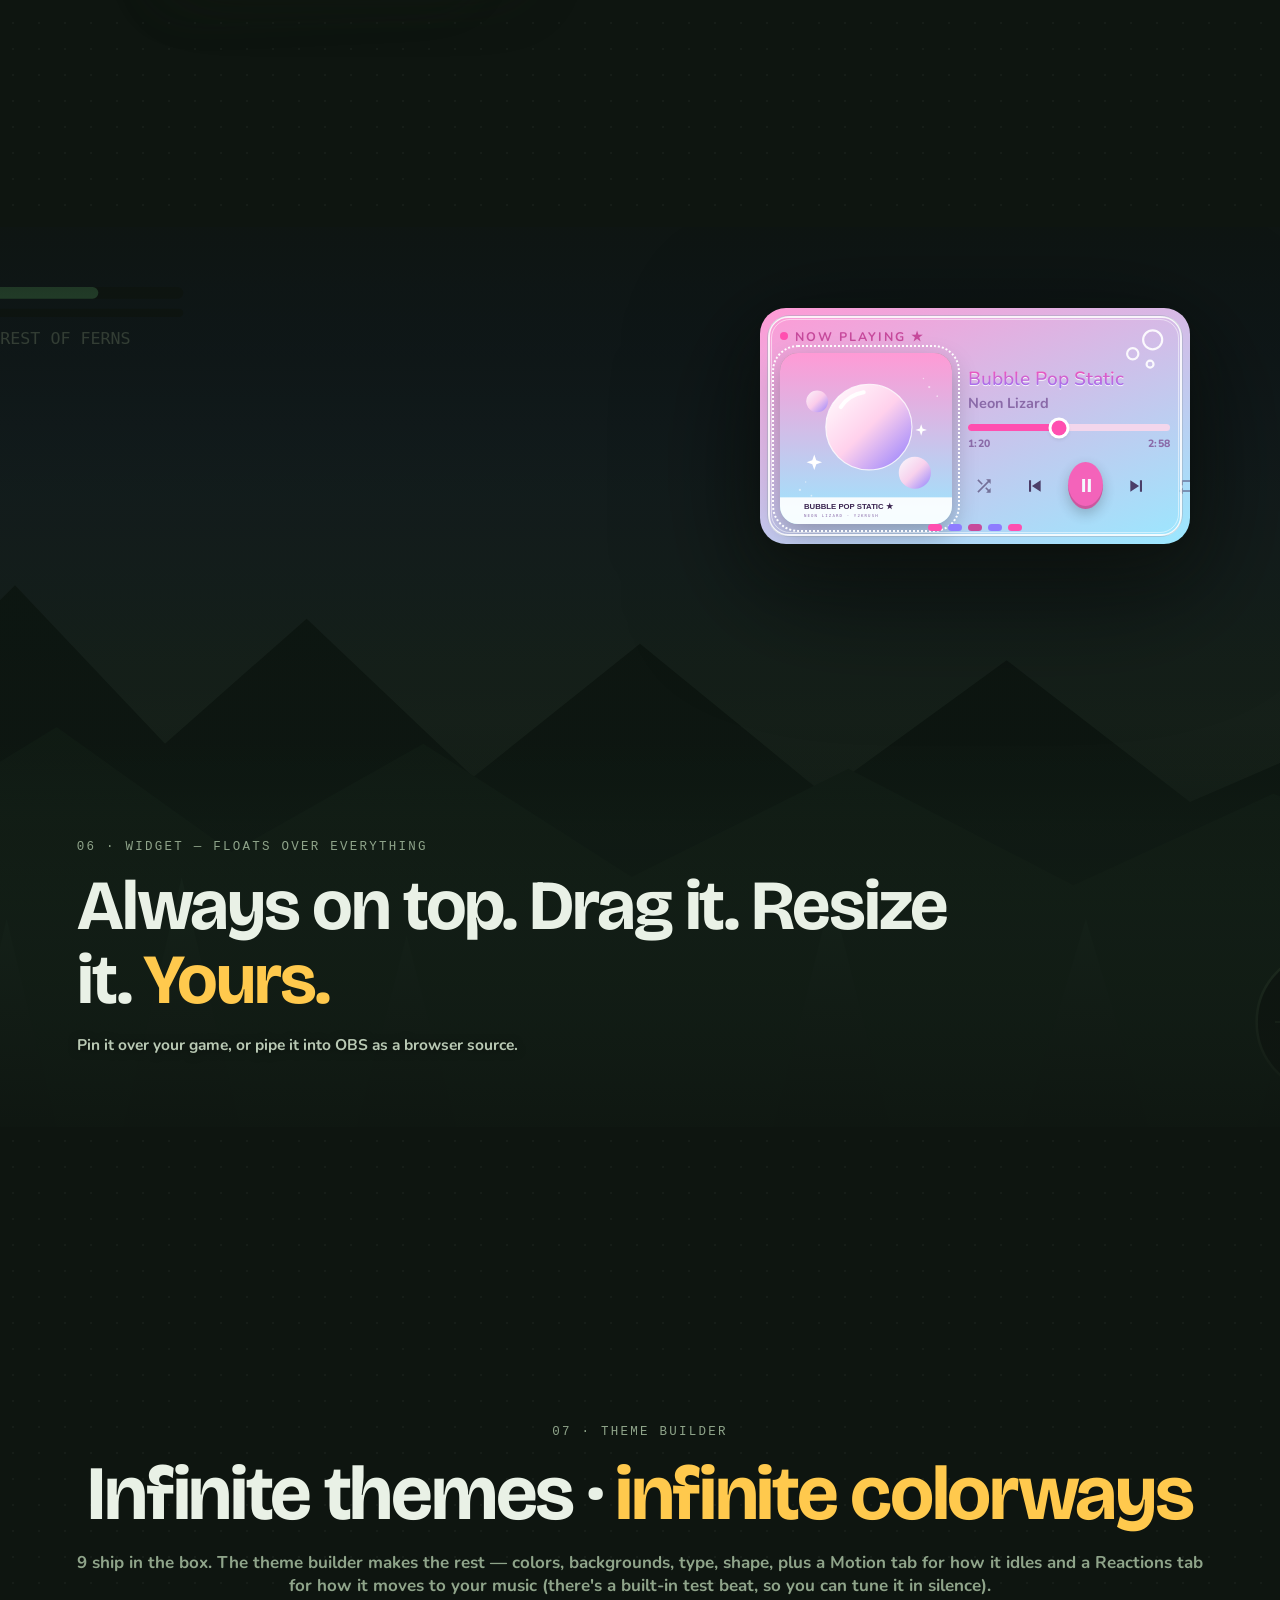
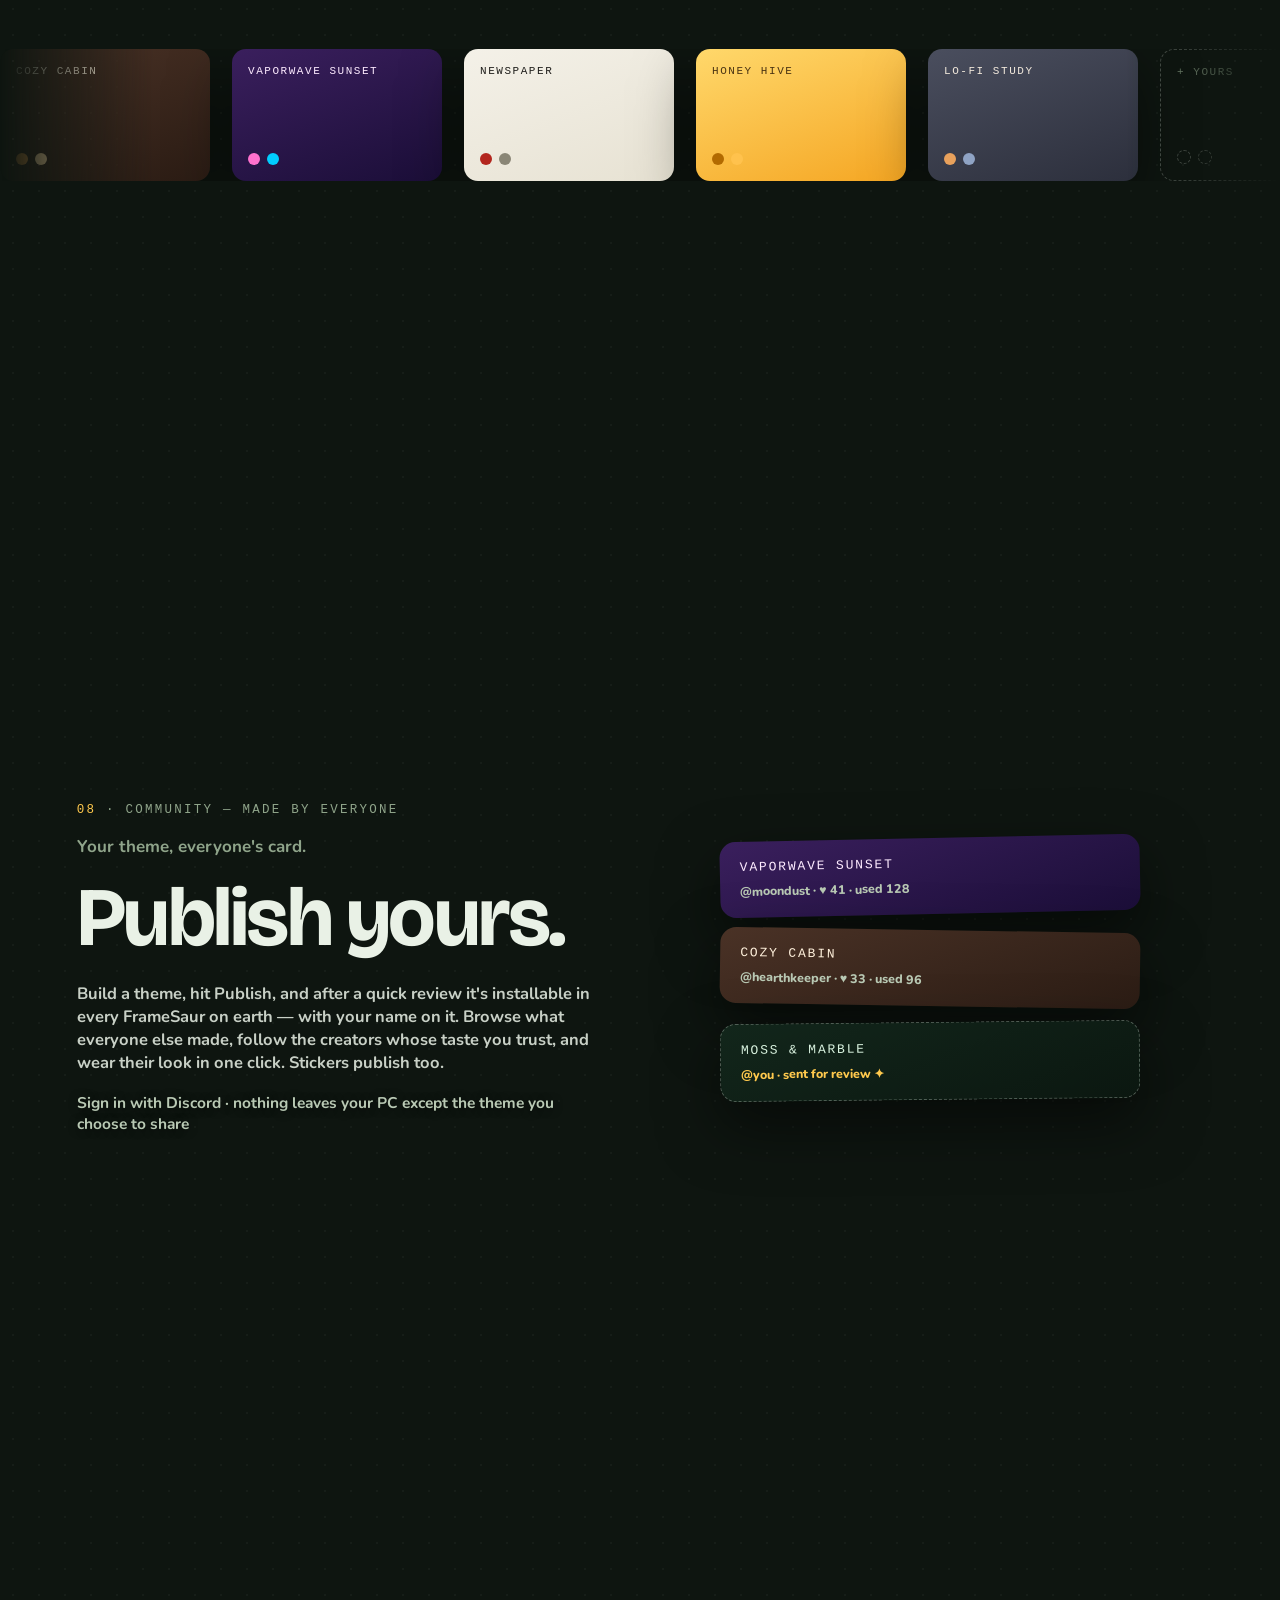
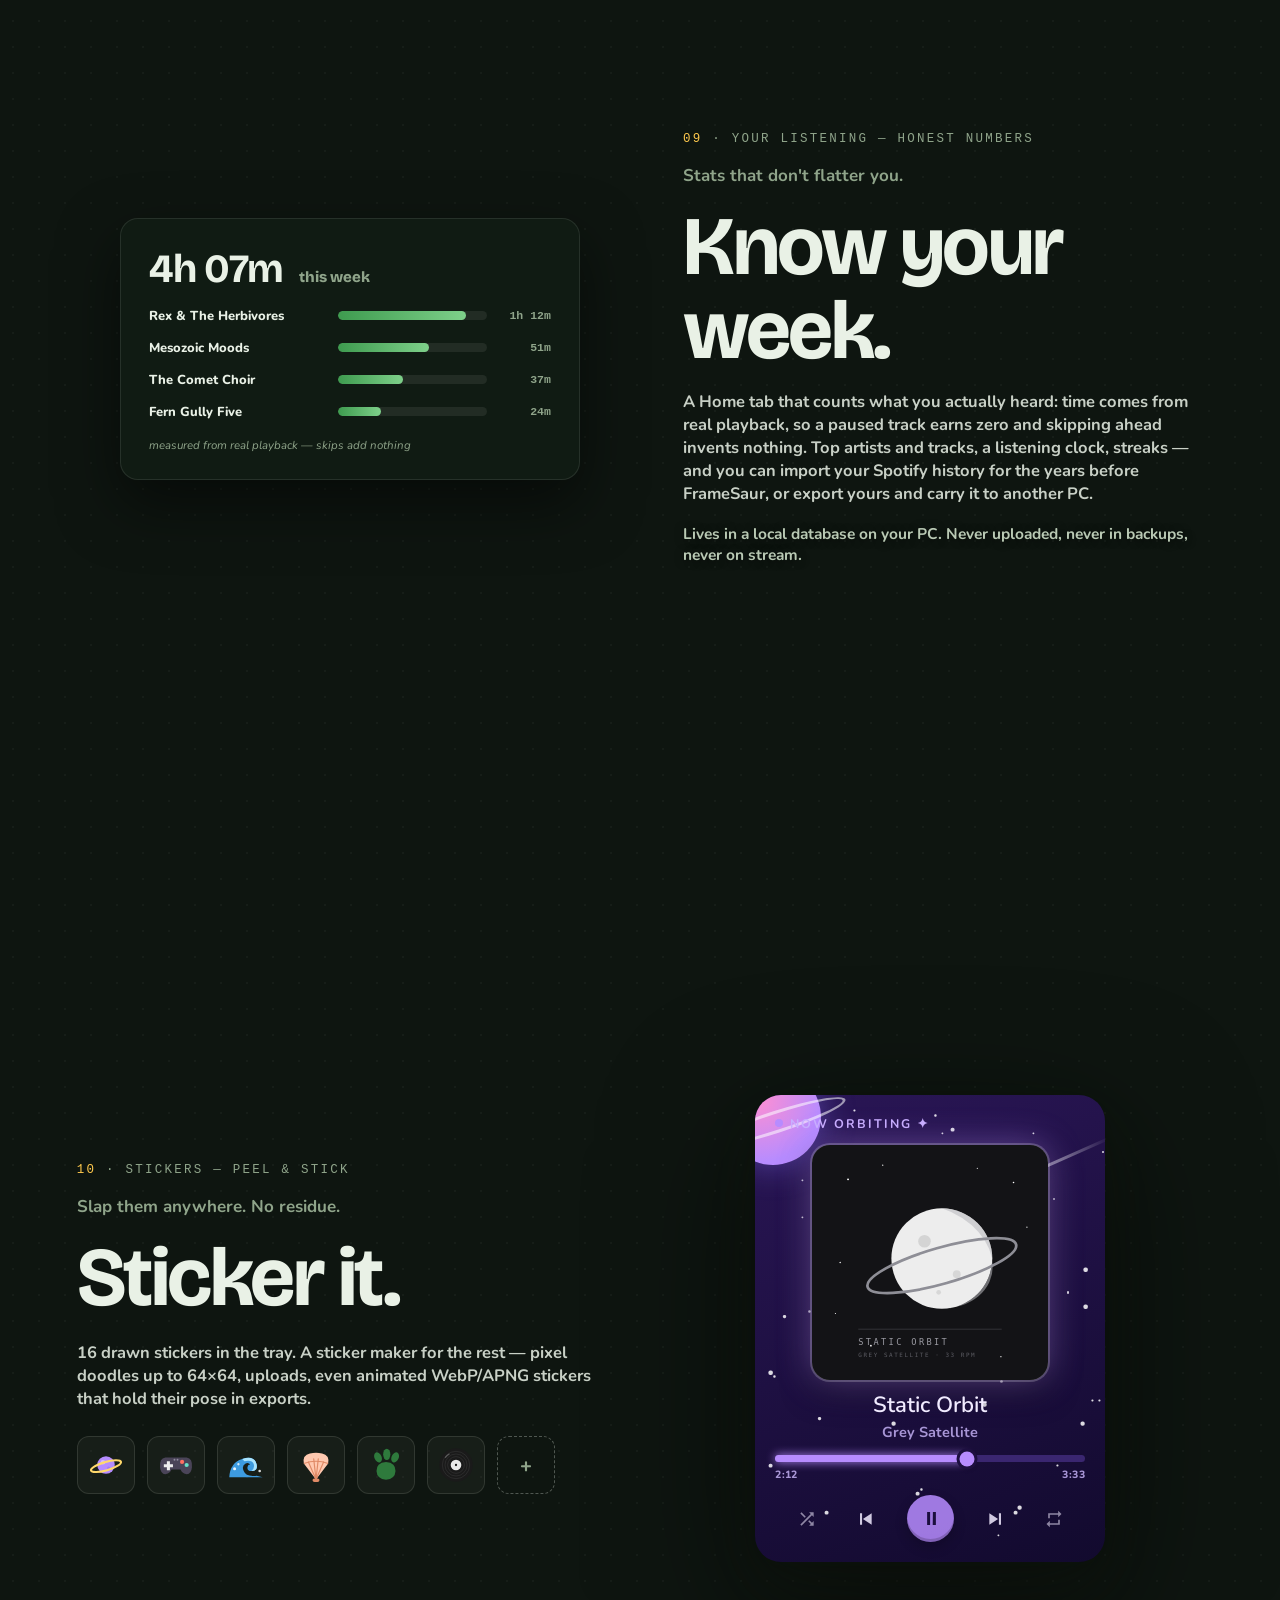
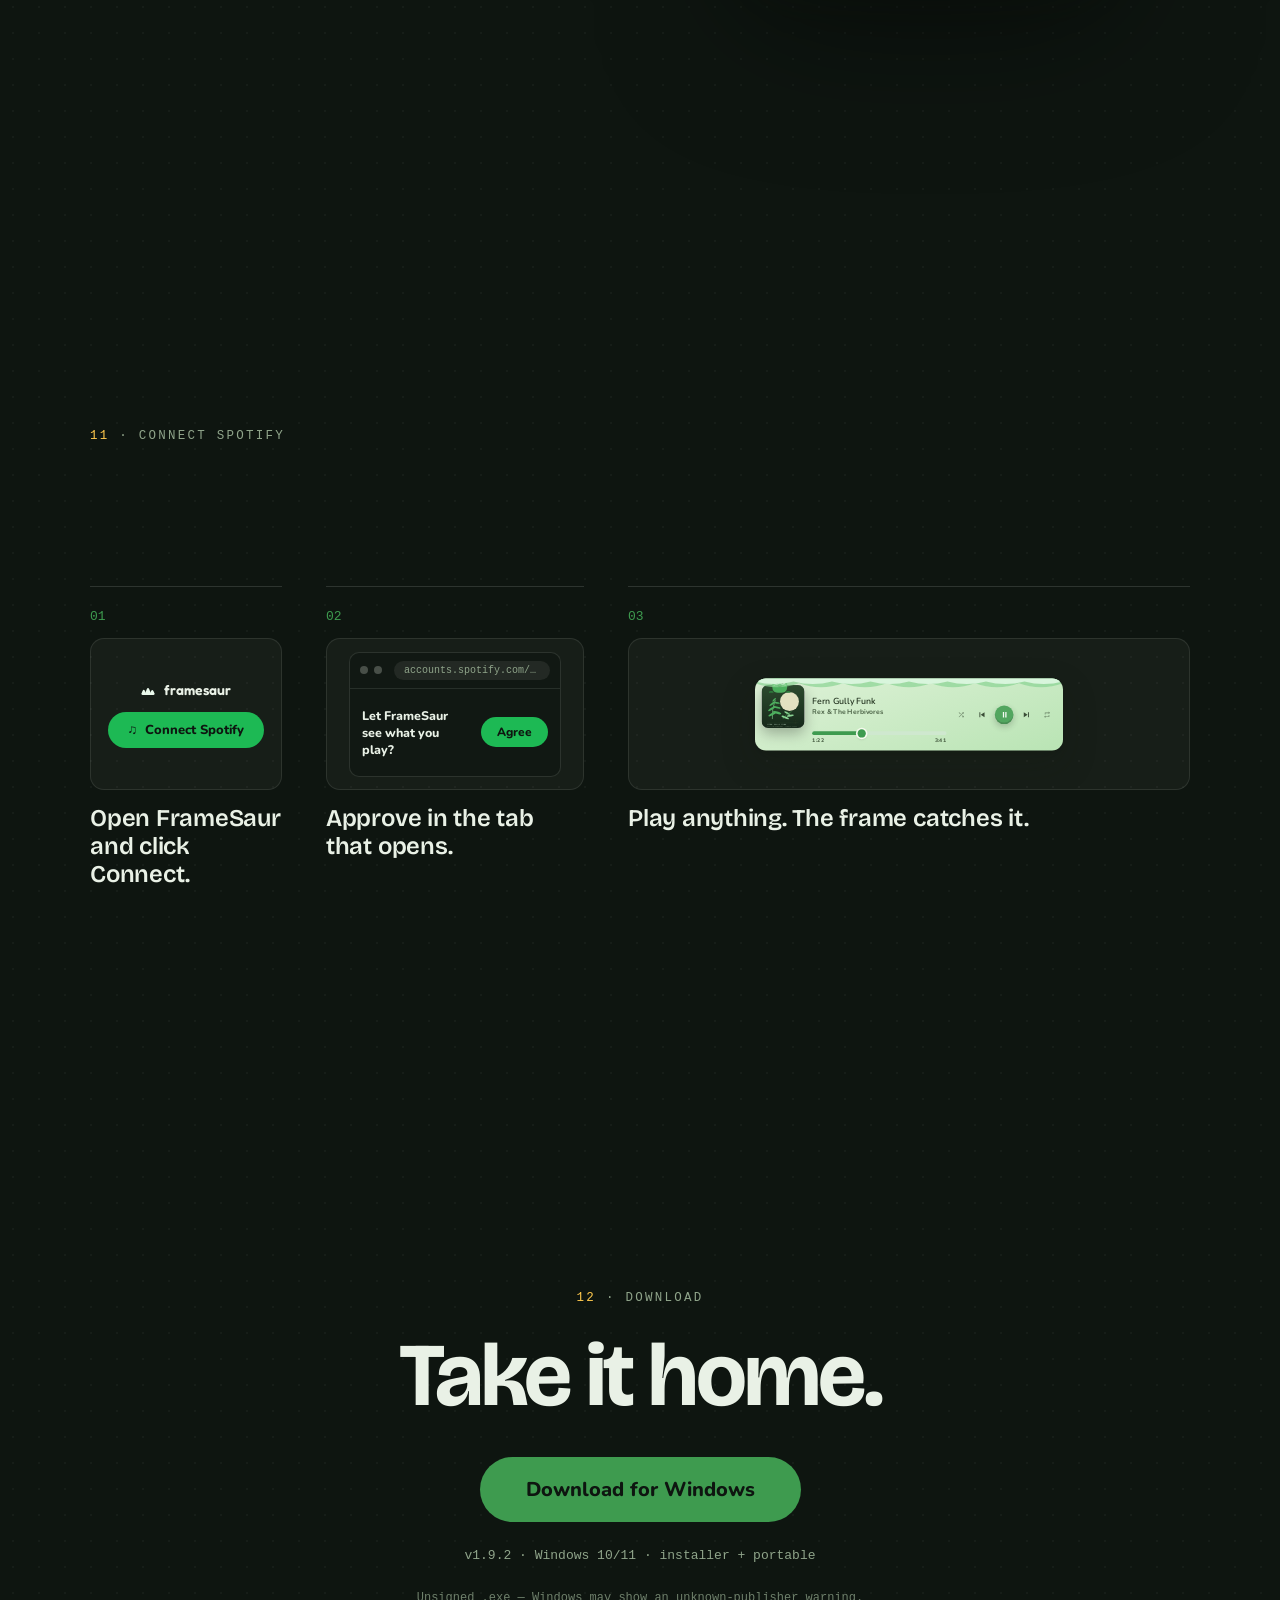
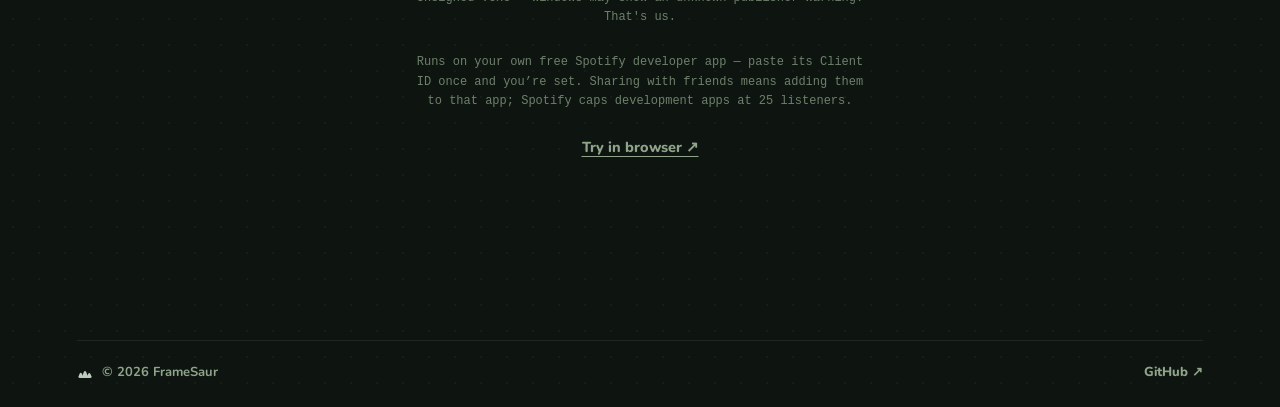
==== commit a7aa1577: "1.9.2: version fallback + fresh browser build" ====
--- a/index.html
+++ b/index.html
@@ -3208,7 +3208,7 @@
       <div class="kicker"><span class="knum">12</span> · DOWNLOAD</div>
       <h2 data-rise>Take it home.</h2>
       <a href="https://github.com/garyzd04/FrameSaur-releases/releases/latest" target="_blank" rel="noopener" class="cta cta-xl" data-download-link>Download for Windows</a>
-      <div class="dl-meta" data-version>v1.9.1 · Windows 10/11 · installer + portable</div>
+      <div class="dl-meta" data-version>v1.9.2 · Windows 10/11 · installer + portable</div>
       <div class="dl-note">Unsigned .exe — Windows may show an unknown-publisher warning. That's us.</div>
       <div class="dl-note">Runs on your own free Spotify developer app — paste its Client ID once and you’re set. Sharing with friends means adding them to that app; Spotify caps development apps at 25 listeners.</div>
       <a href="app/" class="dl-try">Try in browser ↗</a>
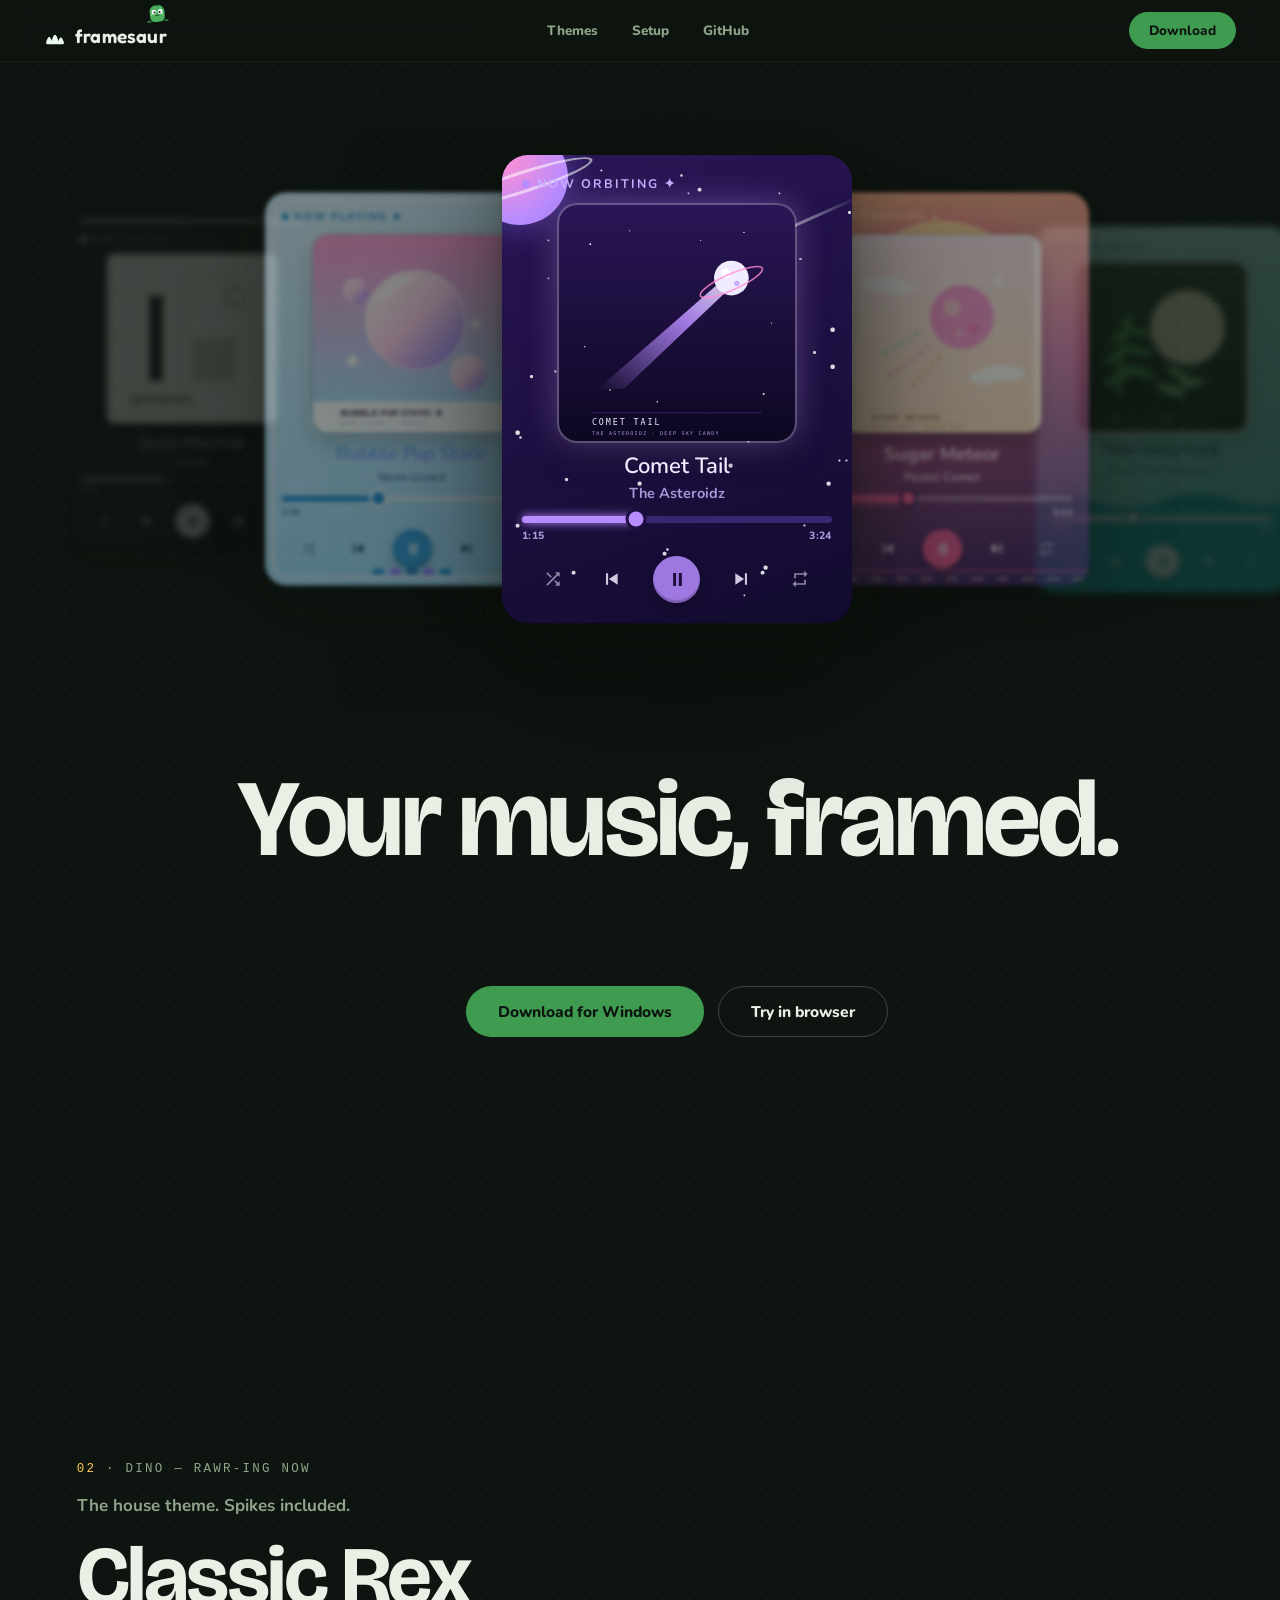
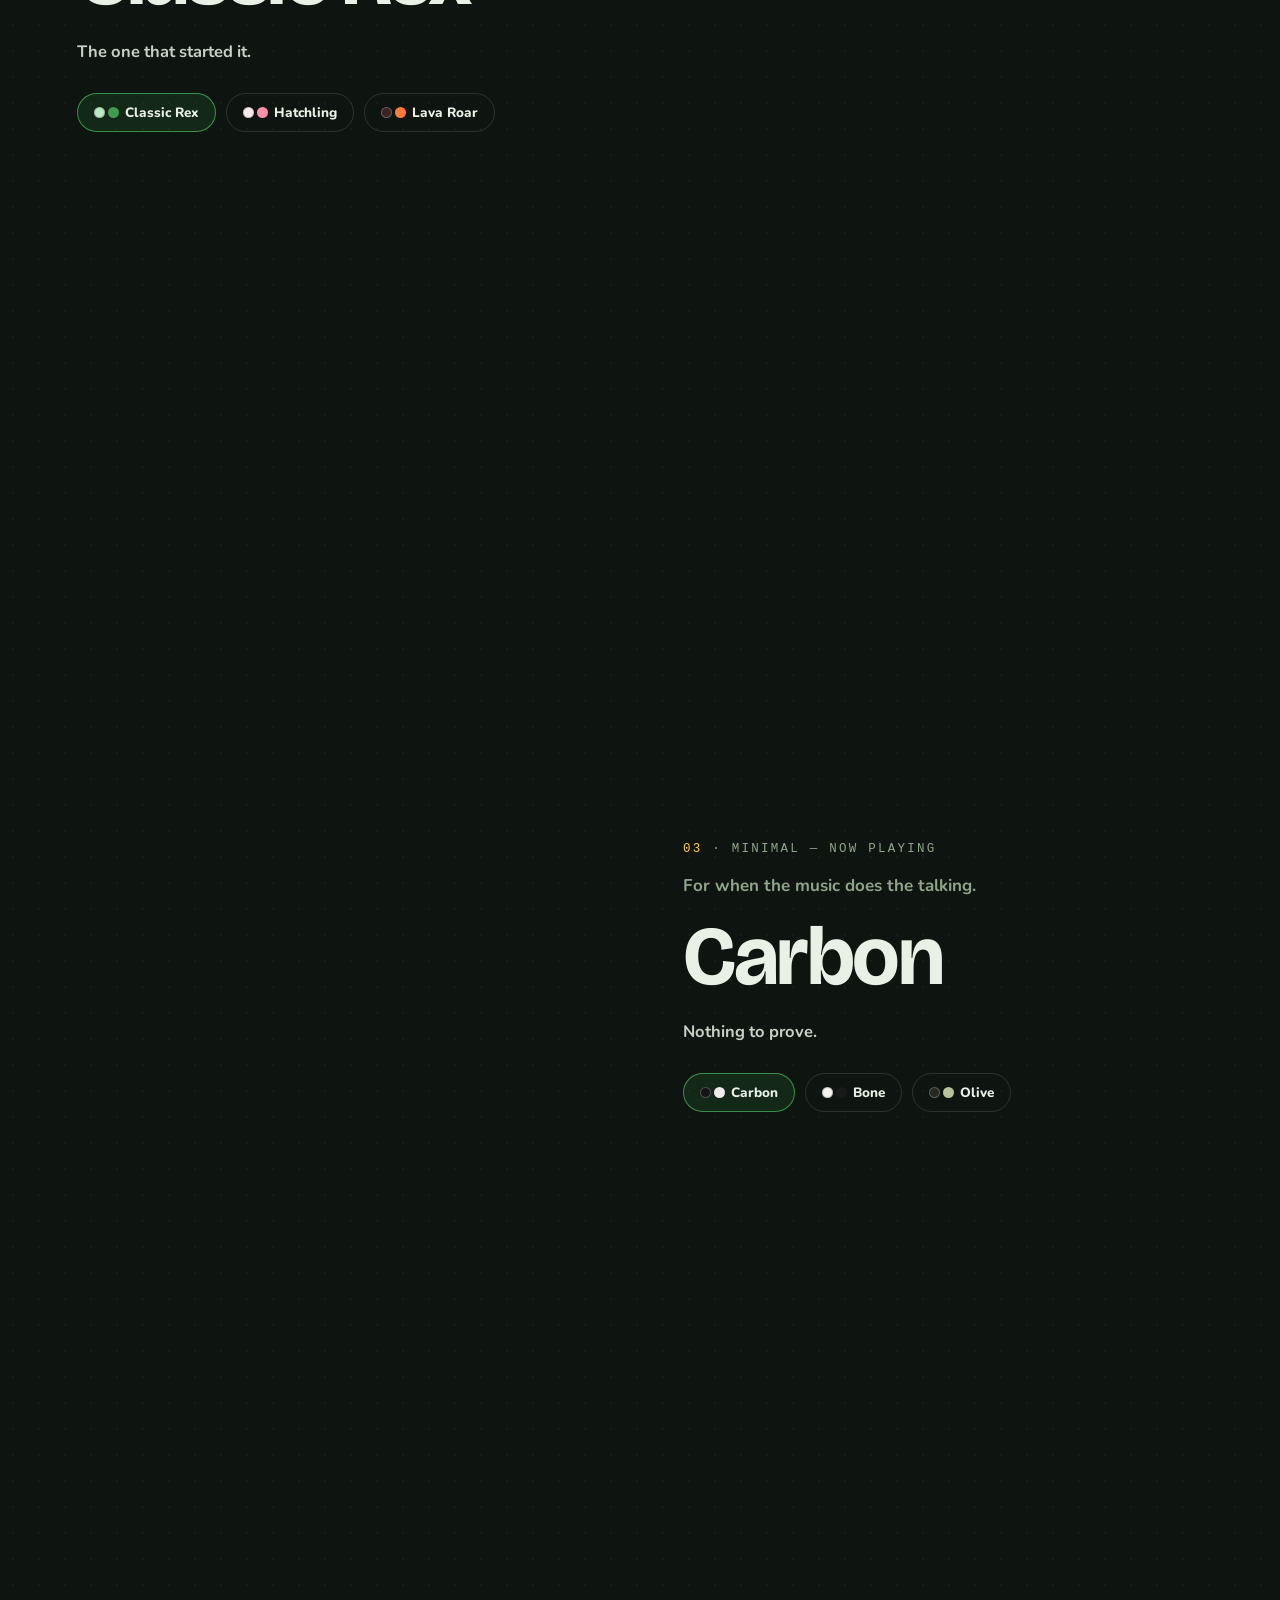
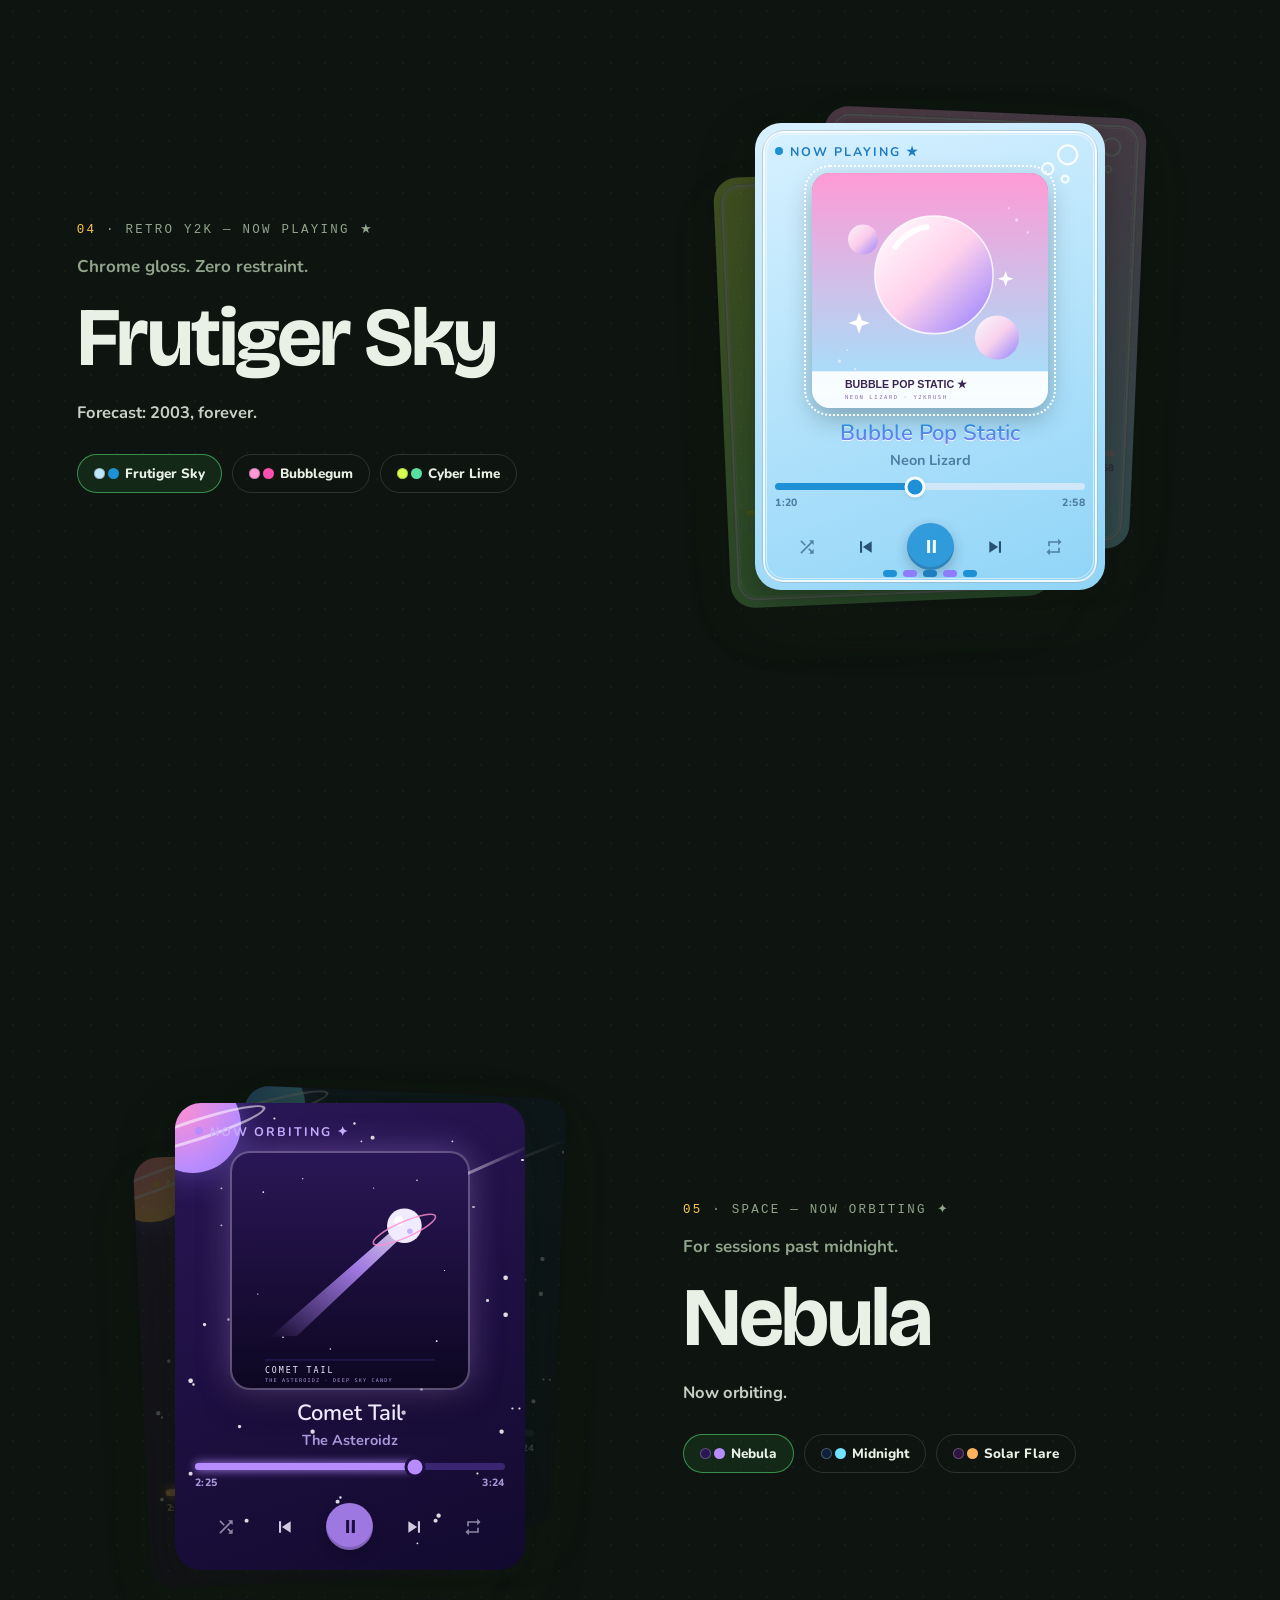
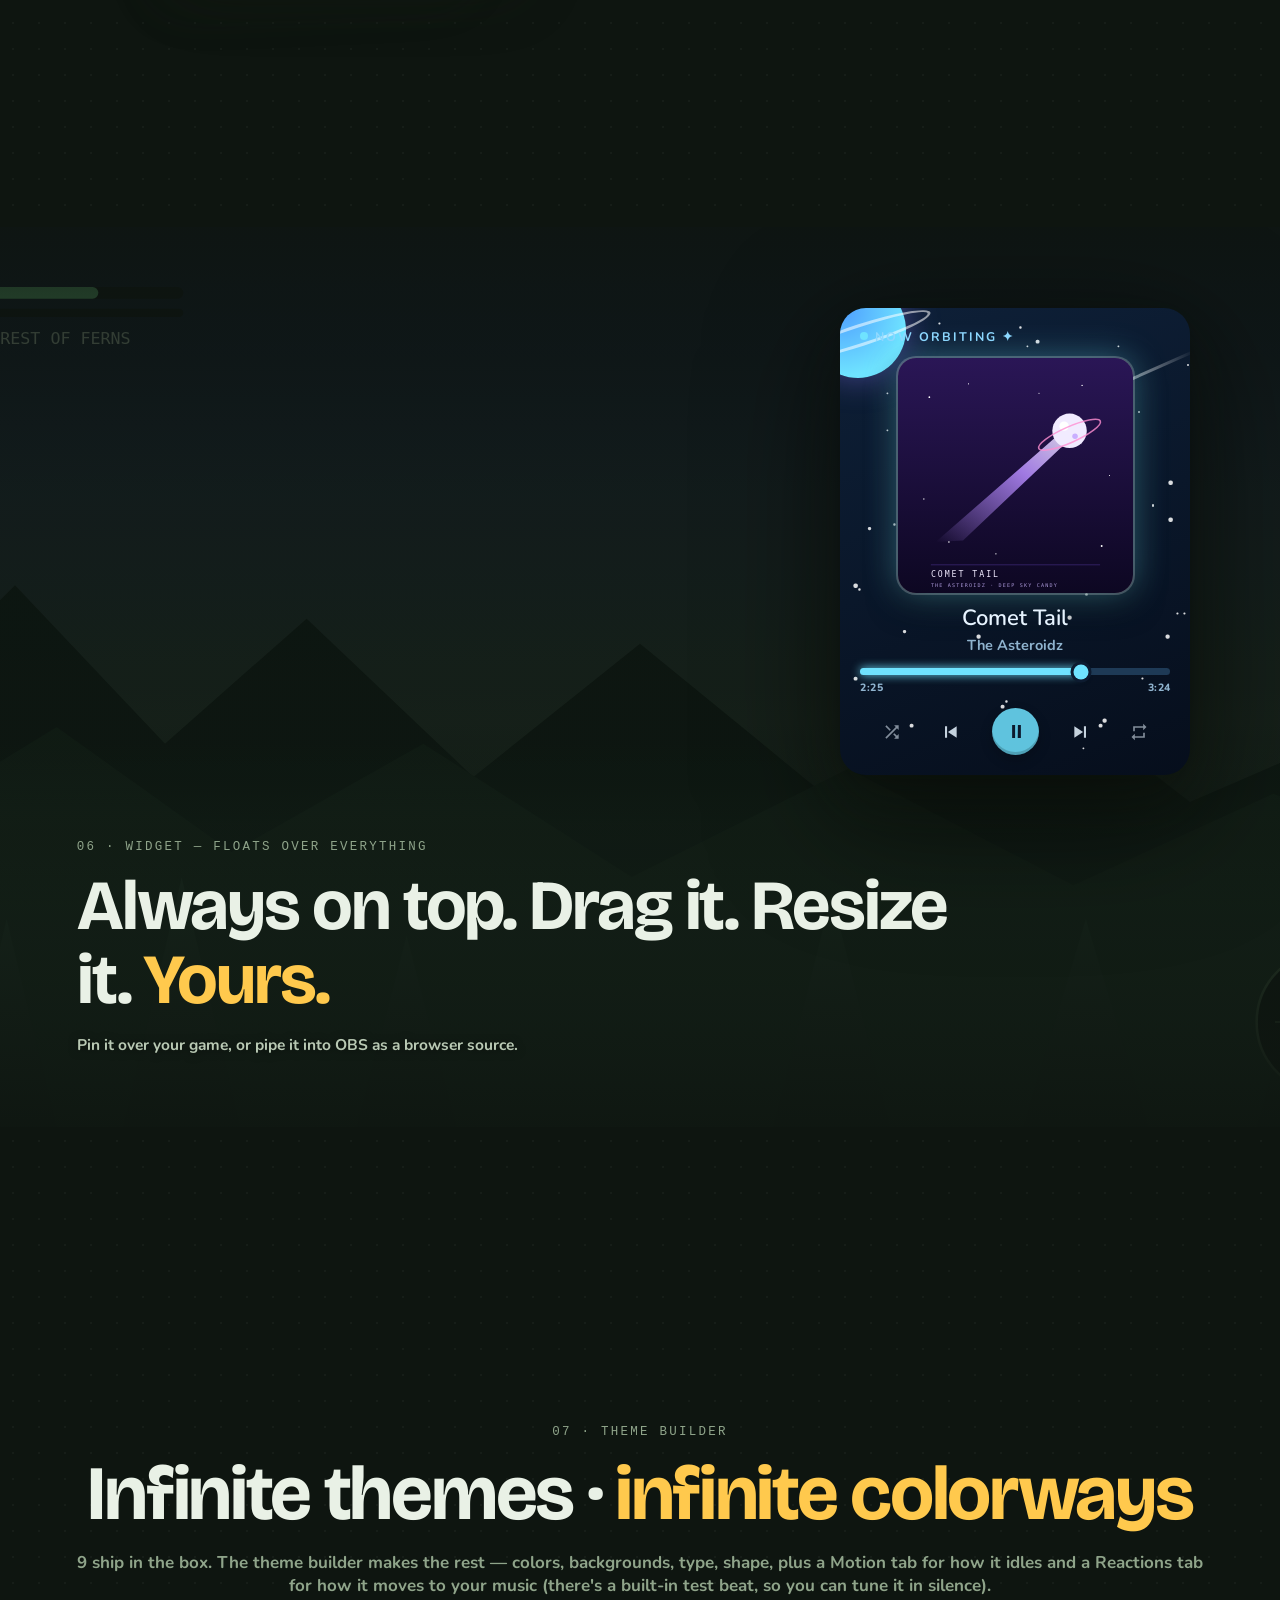
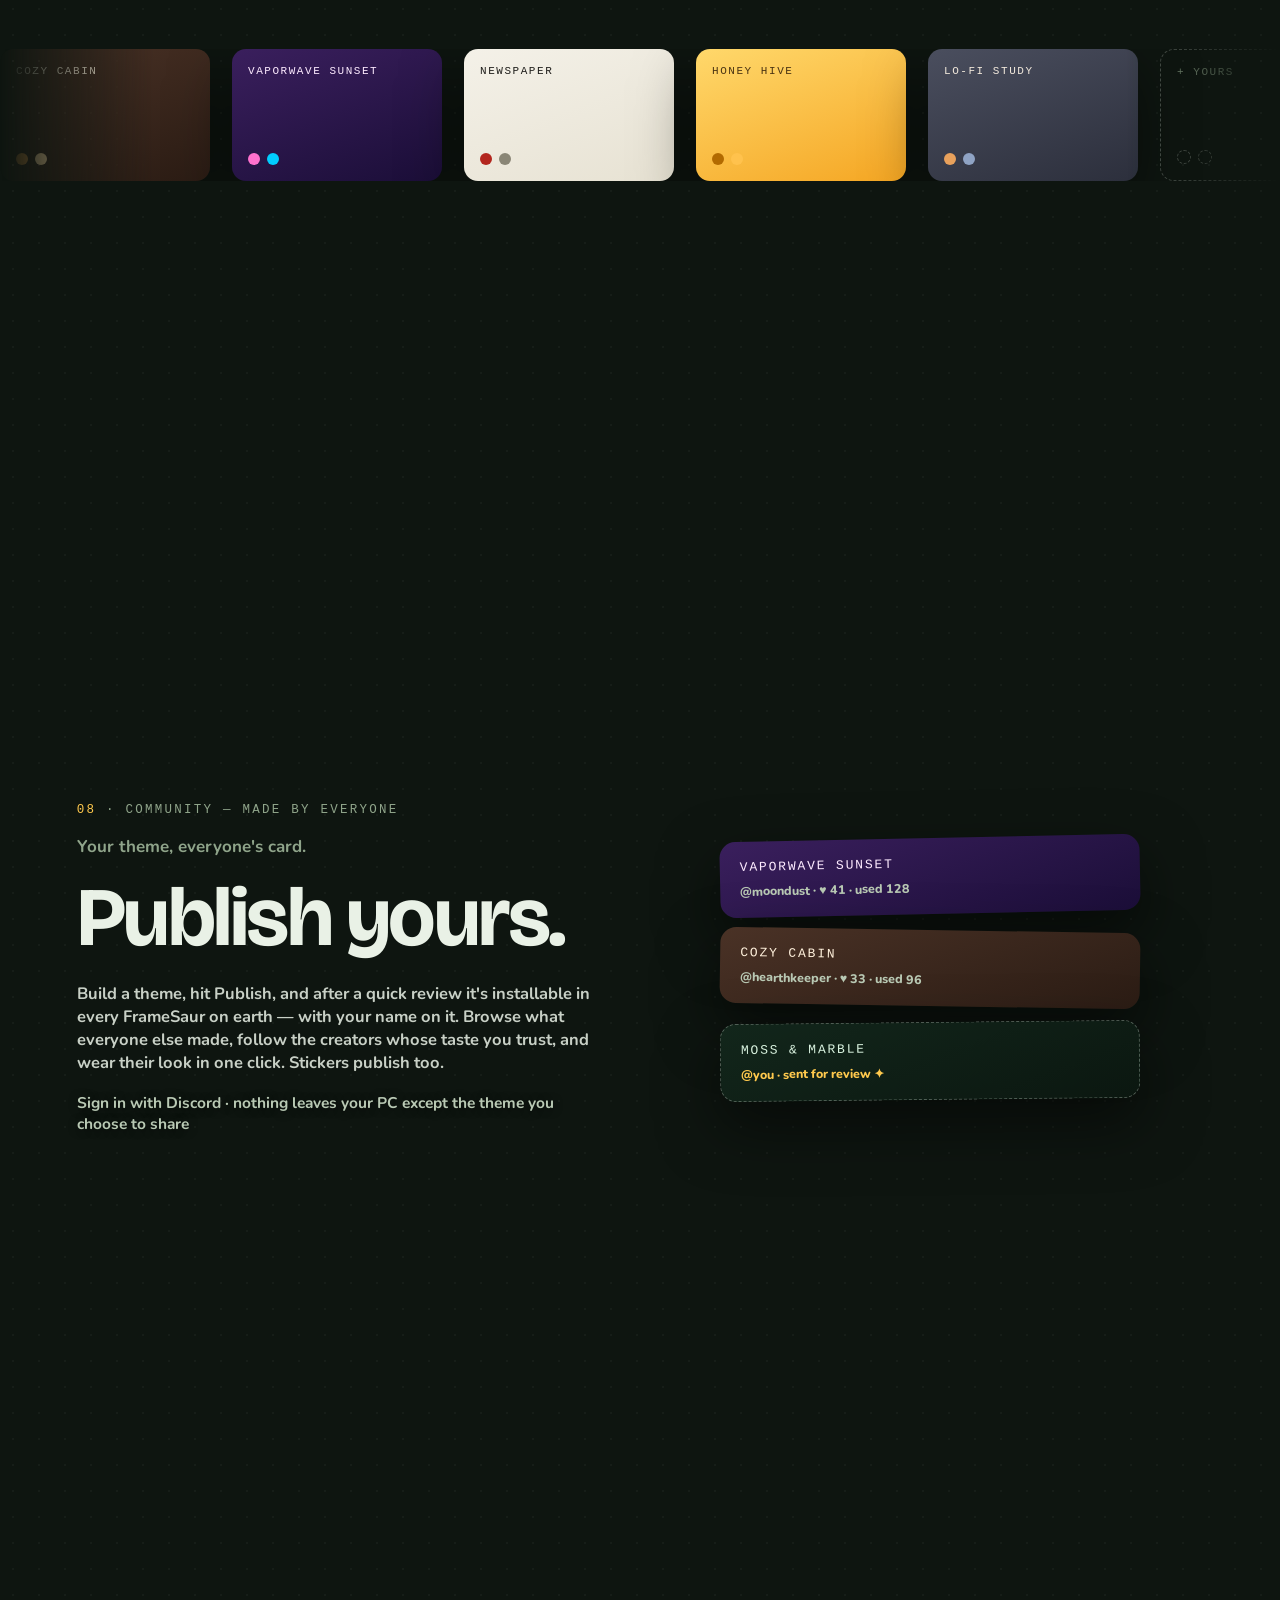
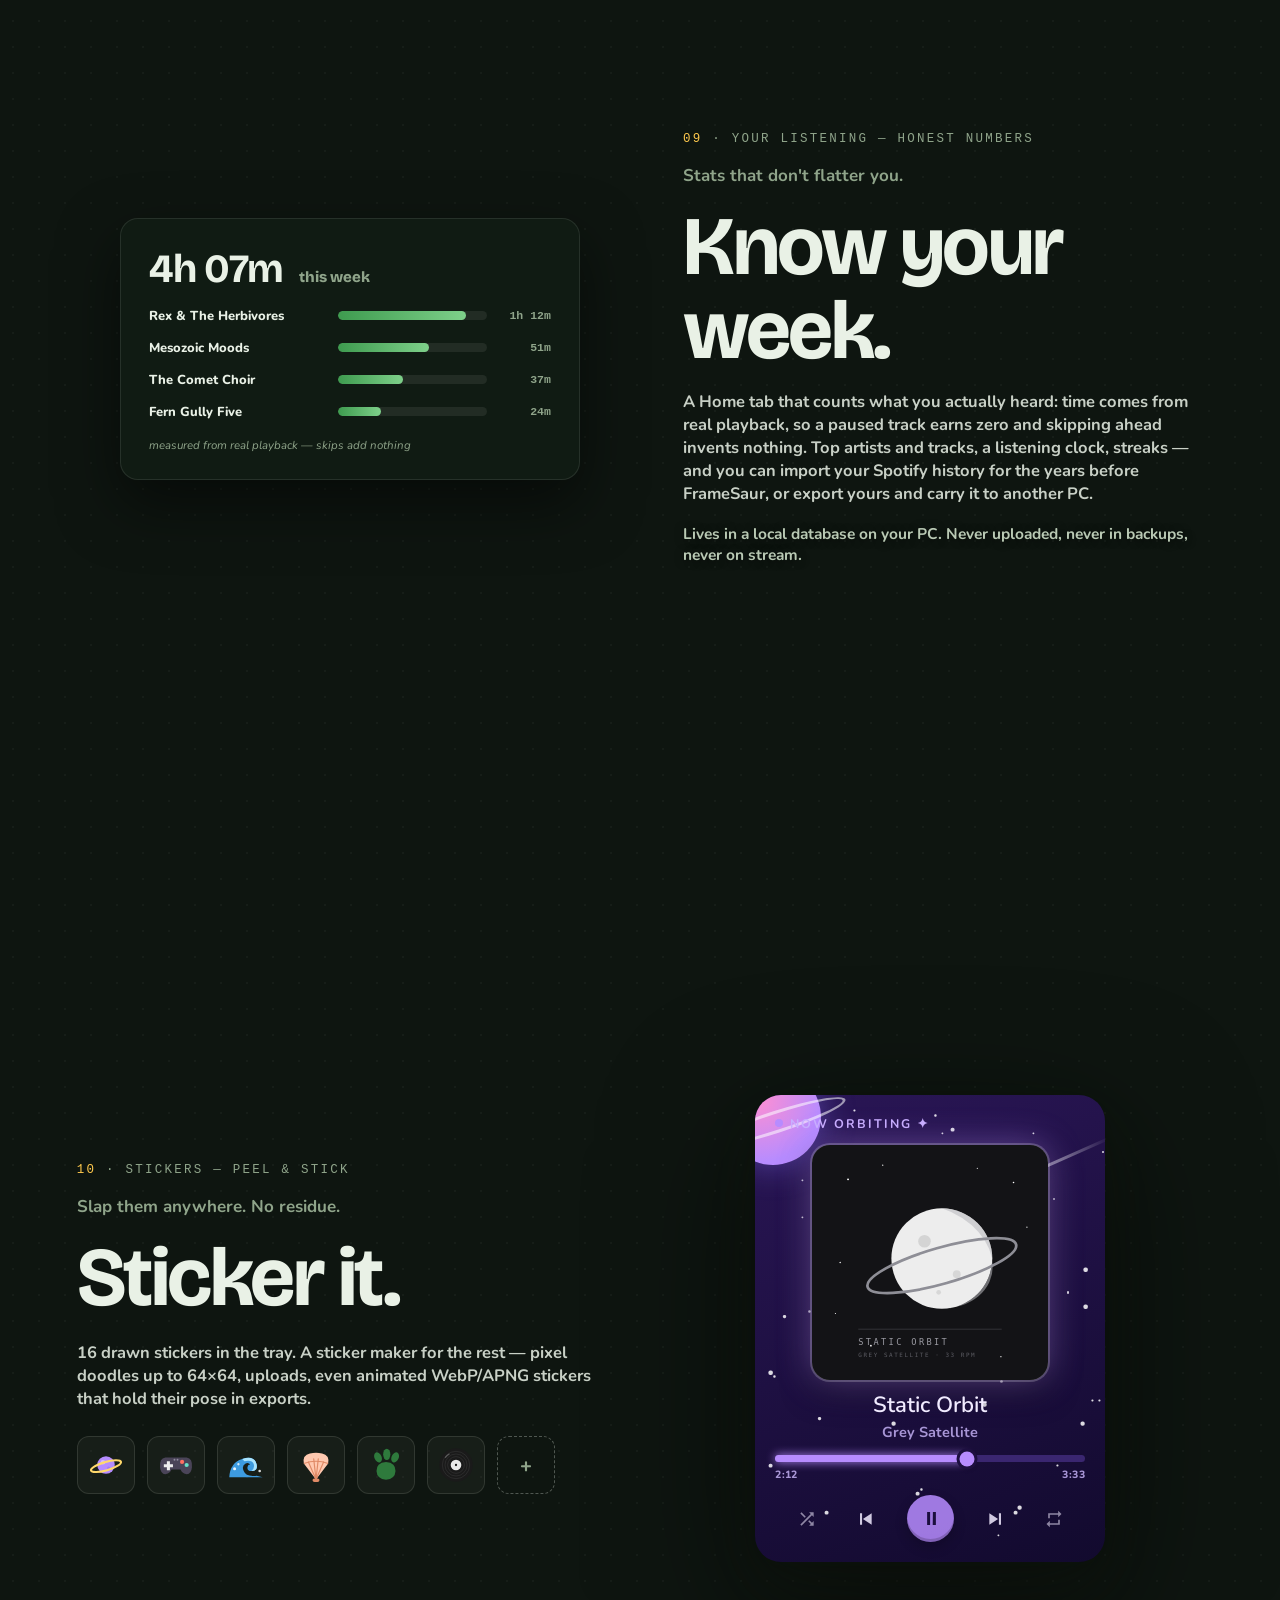
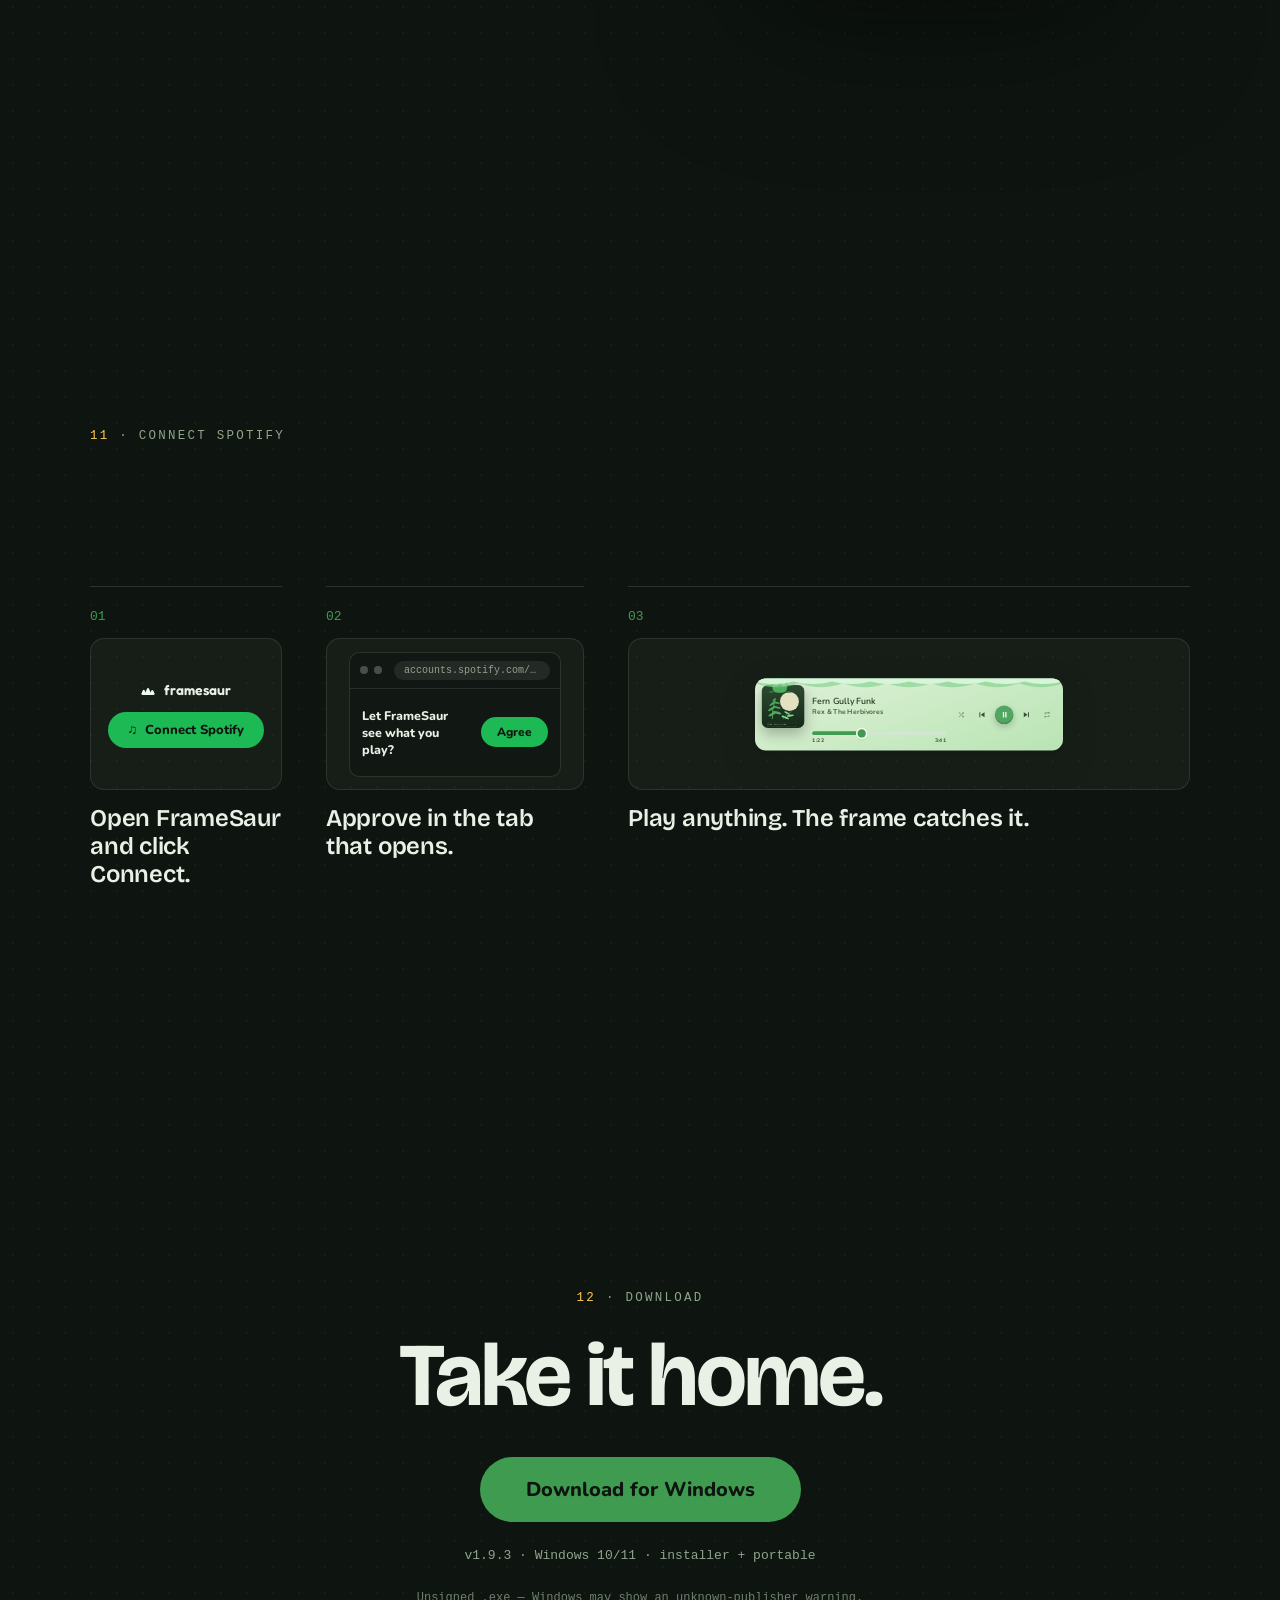
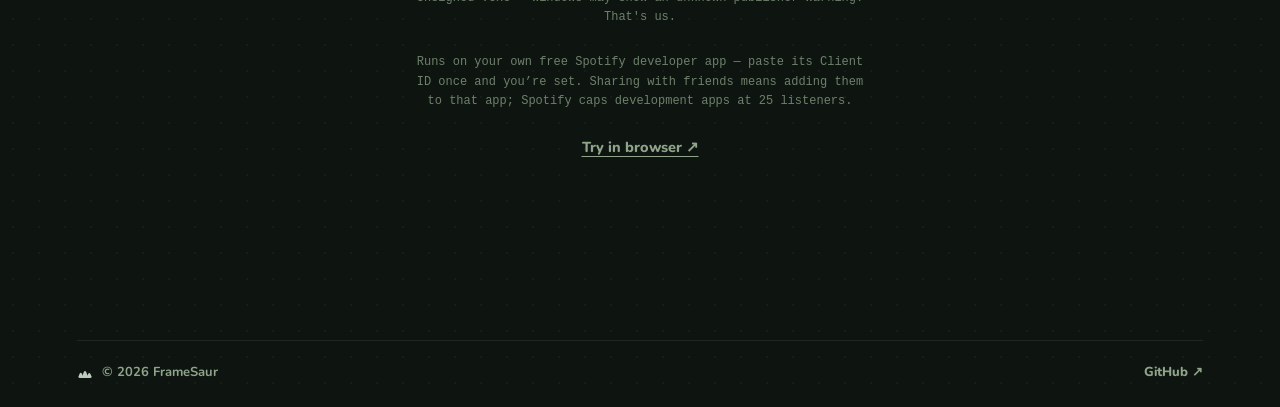
==== commit f0cd1fec: "1.9.3: version fallback + fresh browser build" ====
--- a/index.html
+++ b/index.html
@@ -3208,7 +3208,7 @@
       <div class="kicker"><span class="knum">12</span> · DOWNLOAD</div>
       <h2 data-rise>Take it home.</h2>
       <a href="https://github.com/garyzd04/FrameSaur-releases/releases/latest" target="_blank" rel="noopener" class="cta cta-xl" data-download-link>Download for Windows</a>
-      <div class="dl-meta" data-version>v1.9.2 · Windows 10/11 · installer + portable</div>
+      <div class="dl-meta" data-version>v1.9.3 · Windows 10/11 · installer + portable</div>
       <div class="dl-note">Unsigned .exe — Windows may show an unknown-publisher warning. That's us.</div>
       <div class="dl-note">Runs on your own free Spotify developer app — paste its Client ID once and you’re set. Sharing with friends means adding them to that app; Spotify caps development apps at 25 listeners.</div>
       <a href="app/" class="dl-try">Try in browser ↗</a>
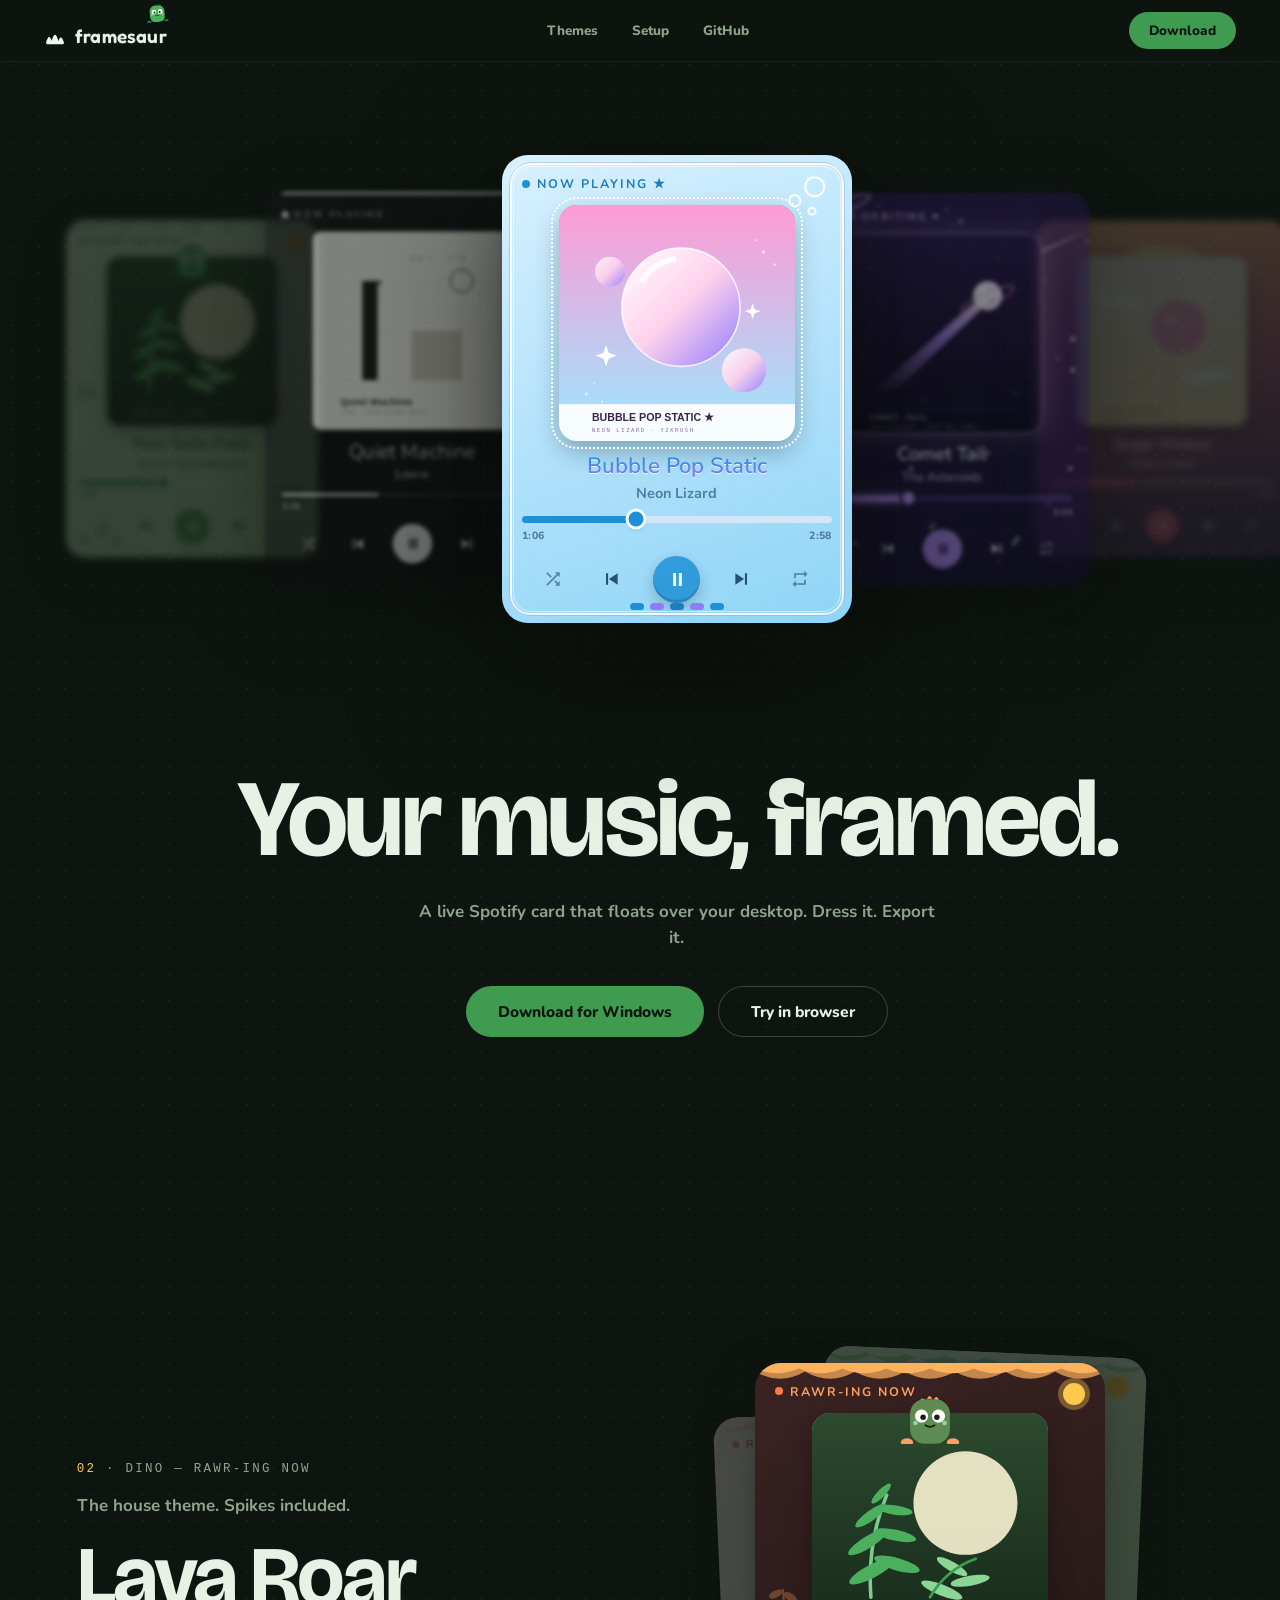
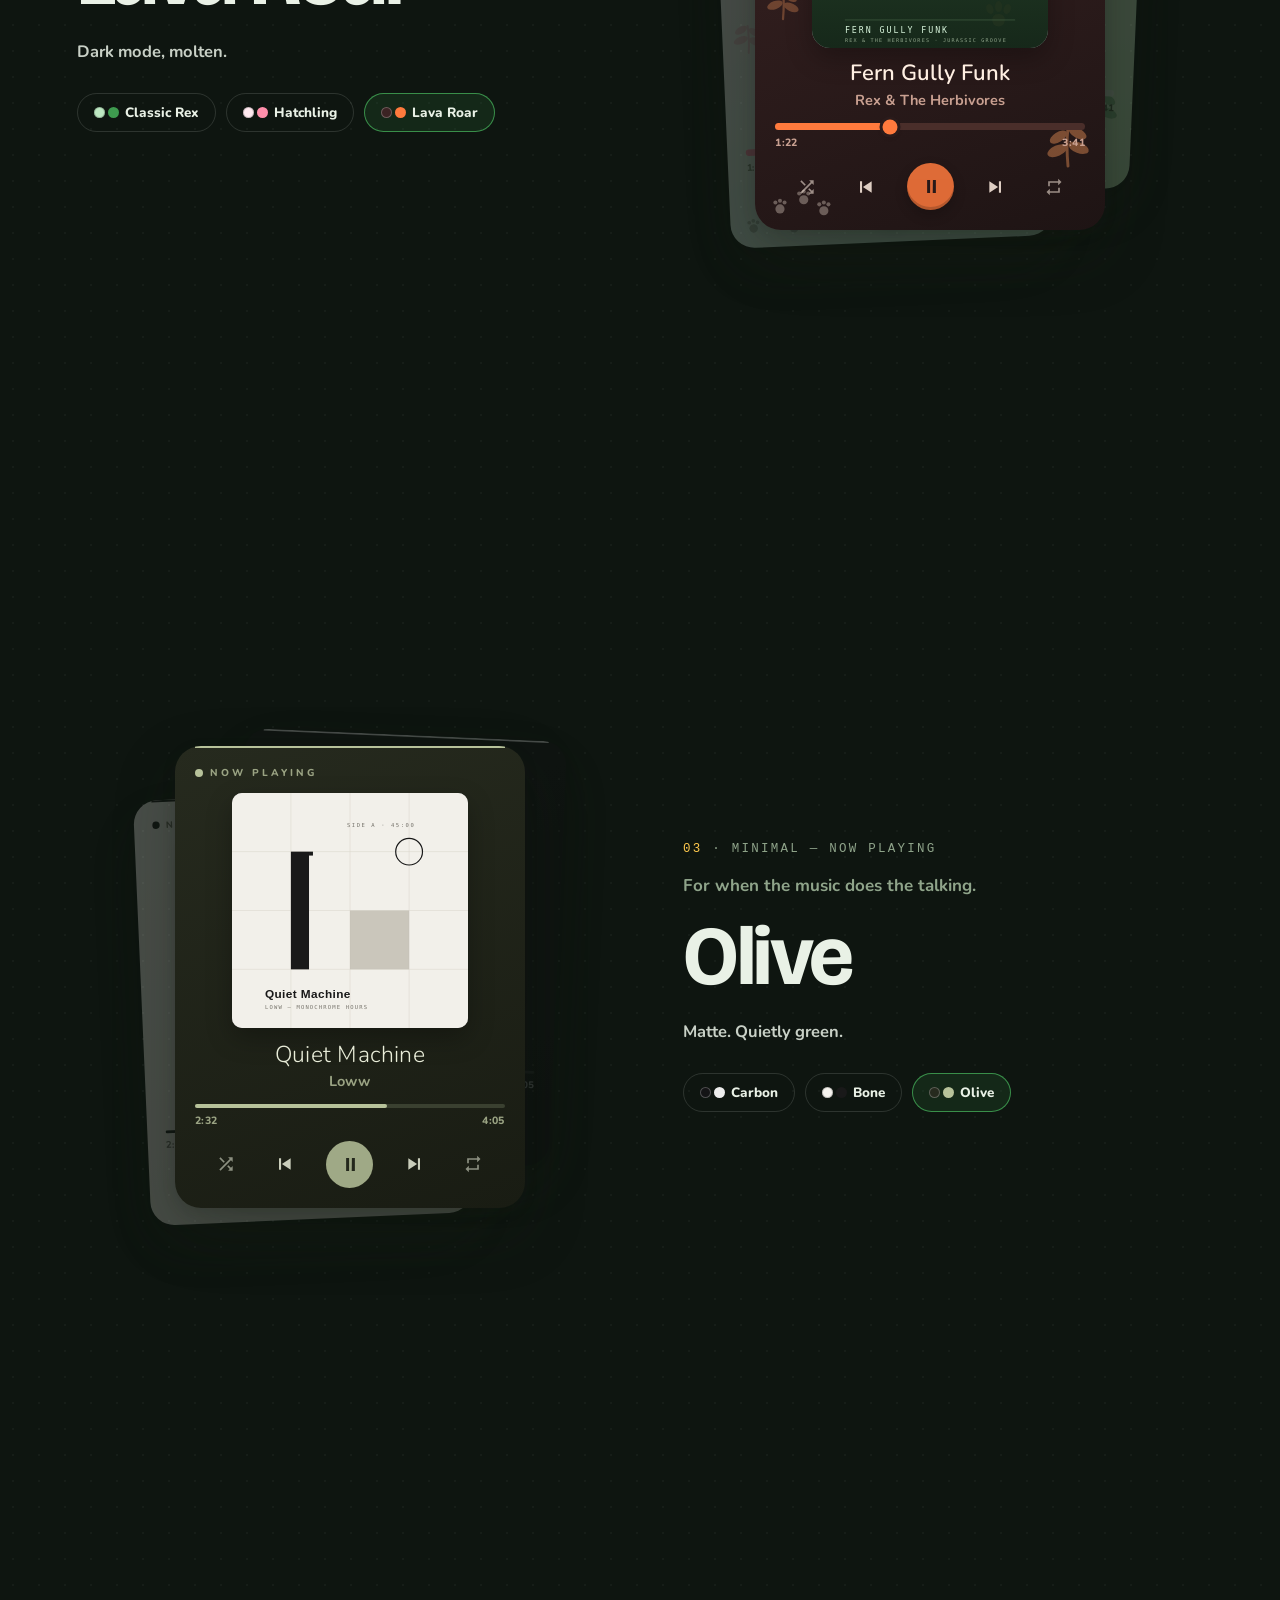
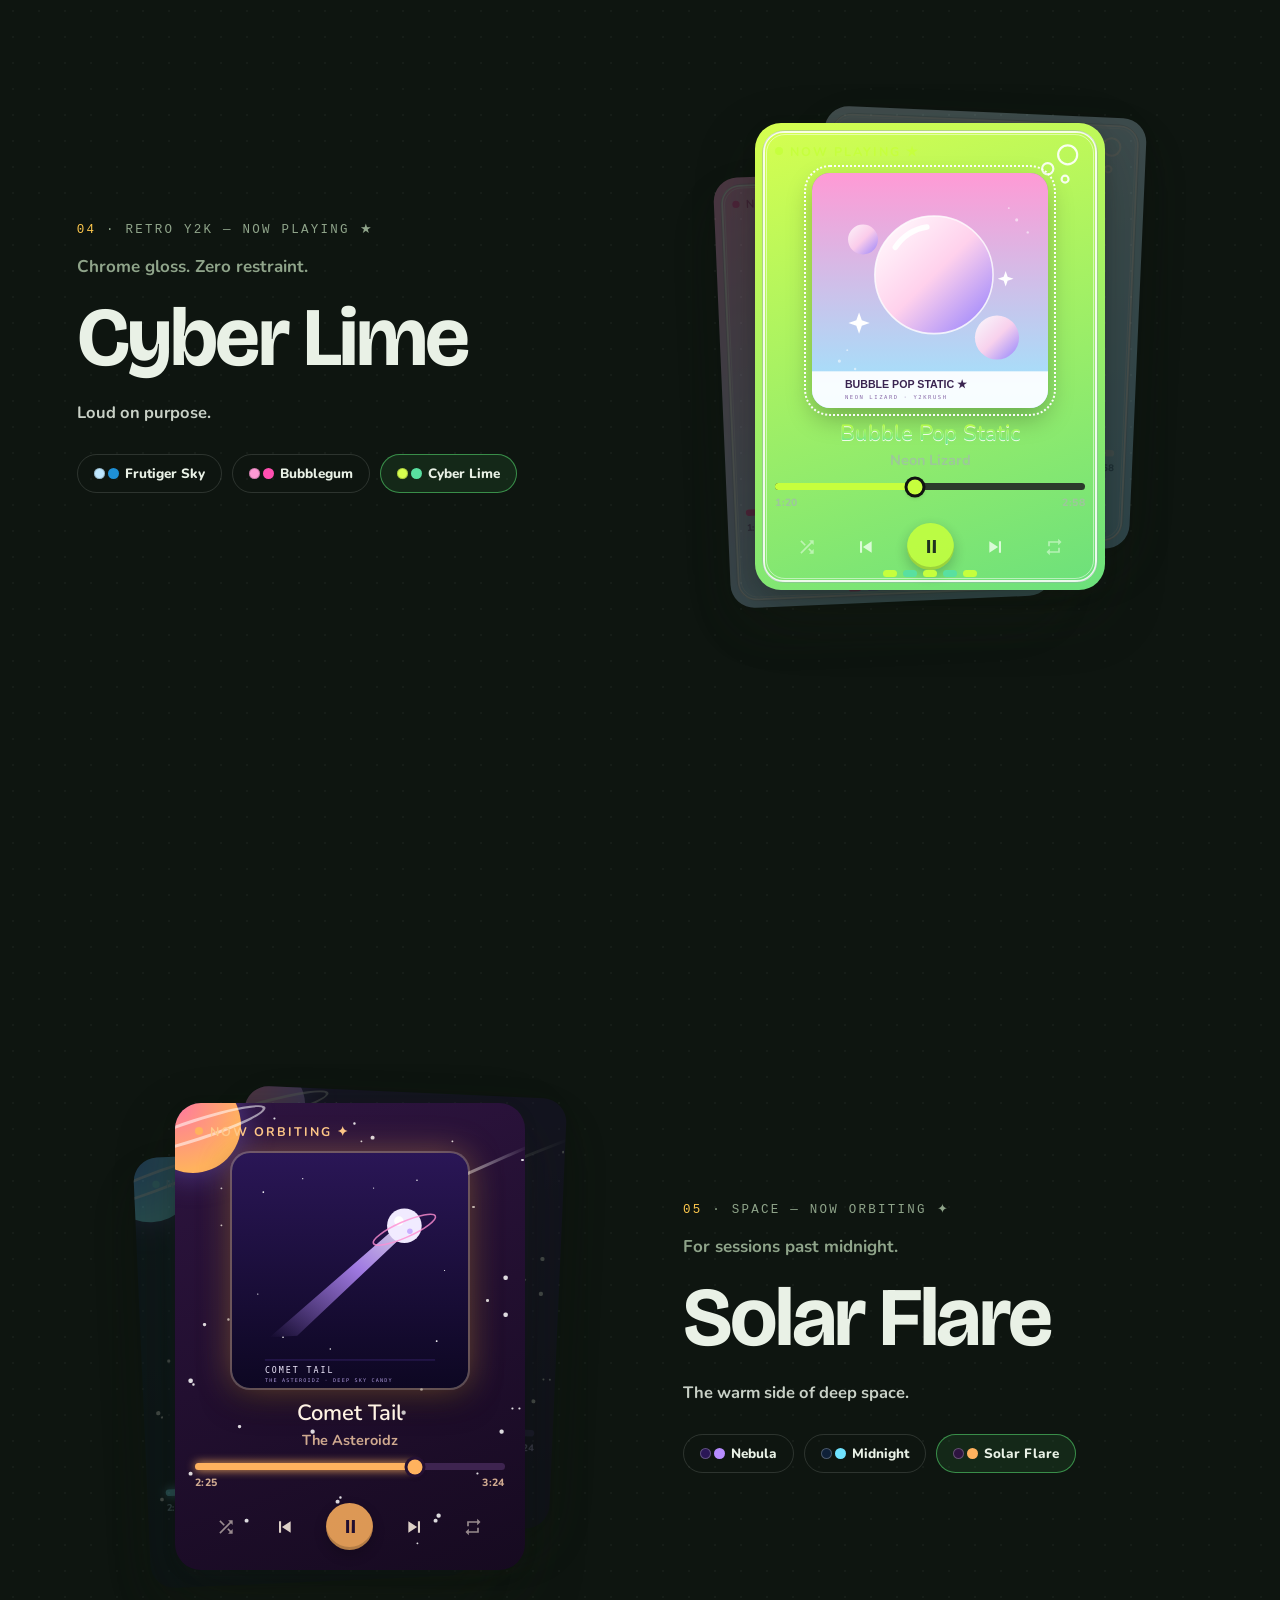
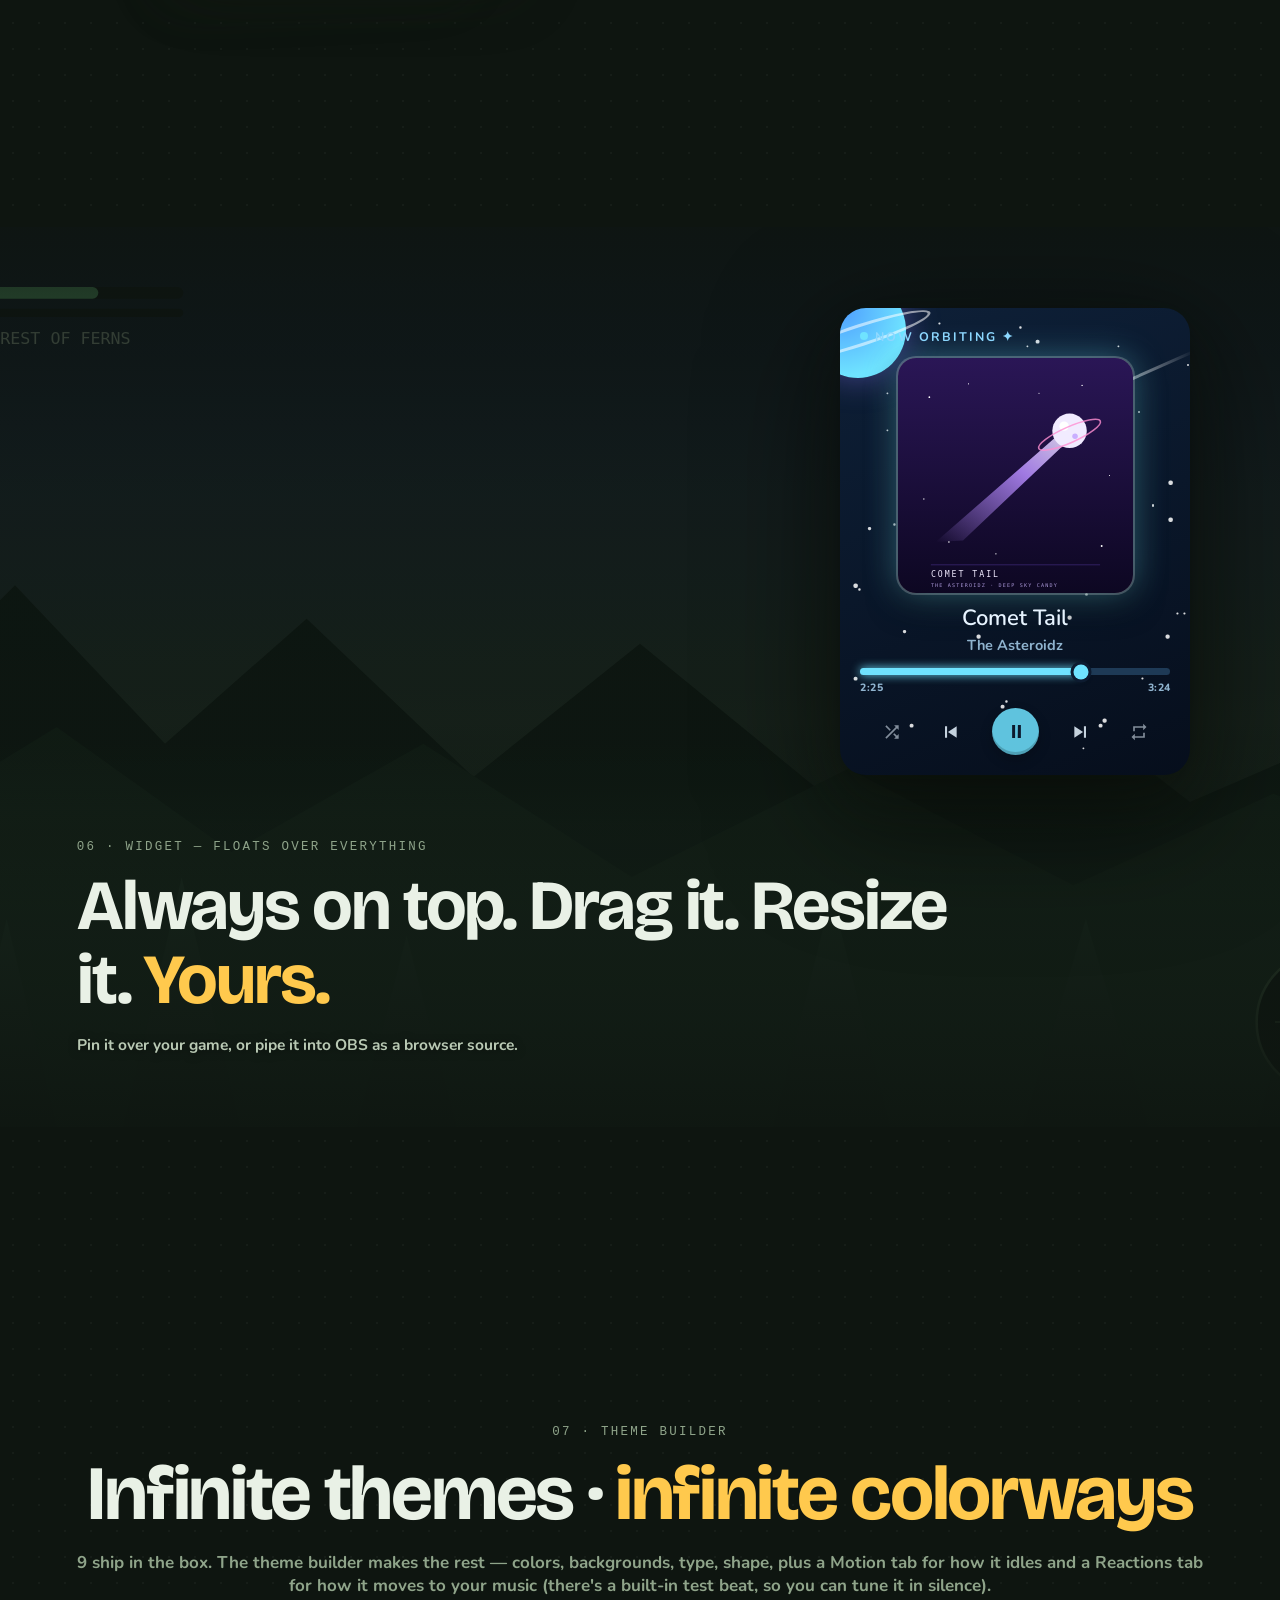
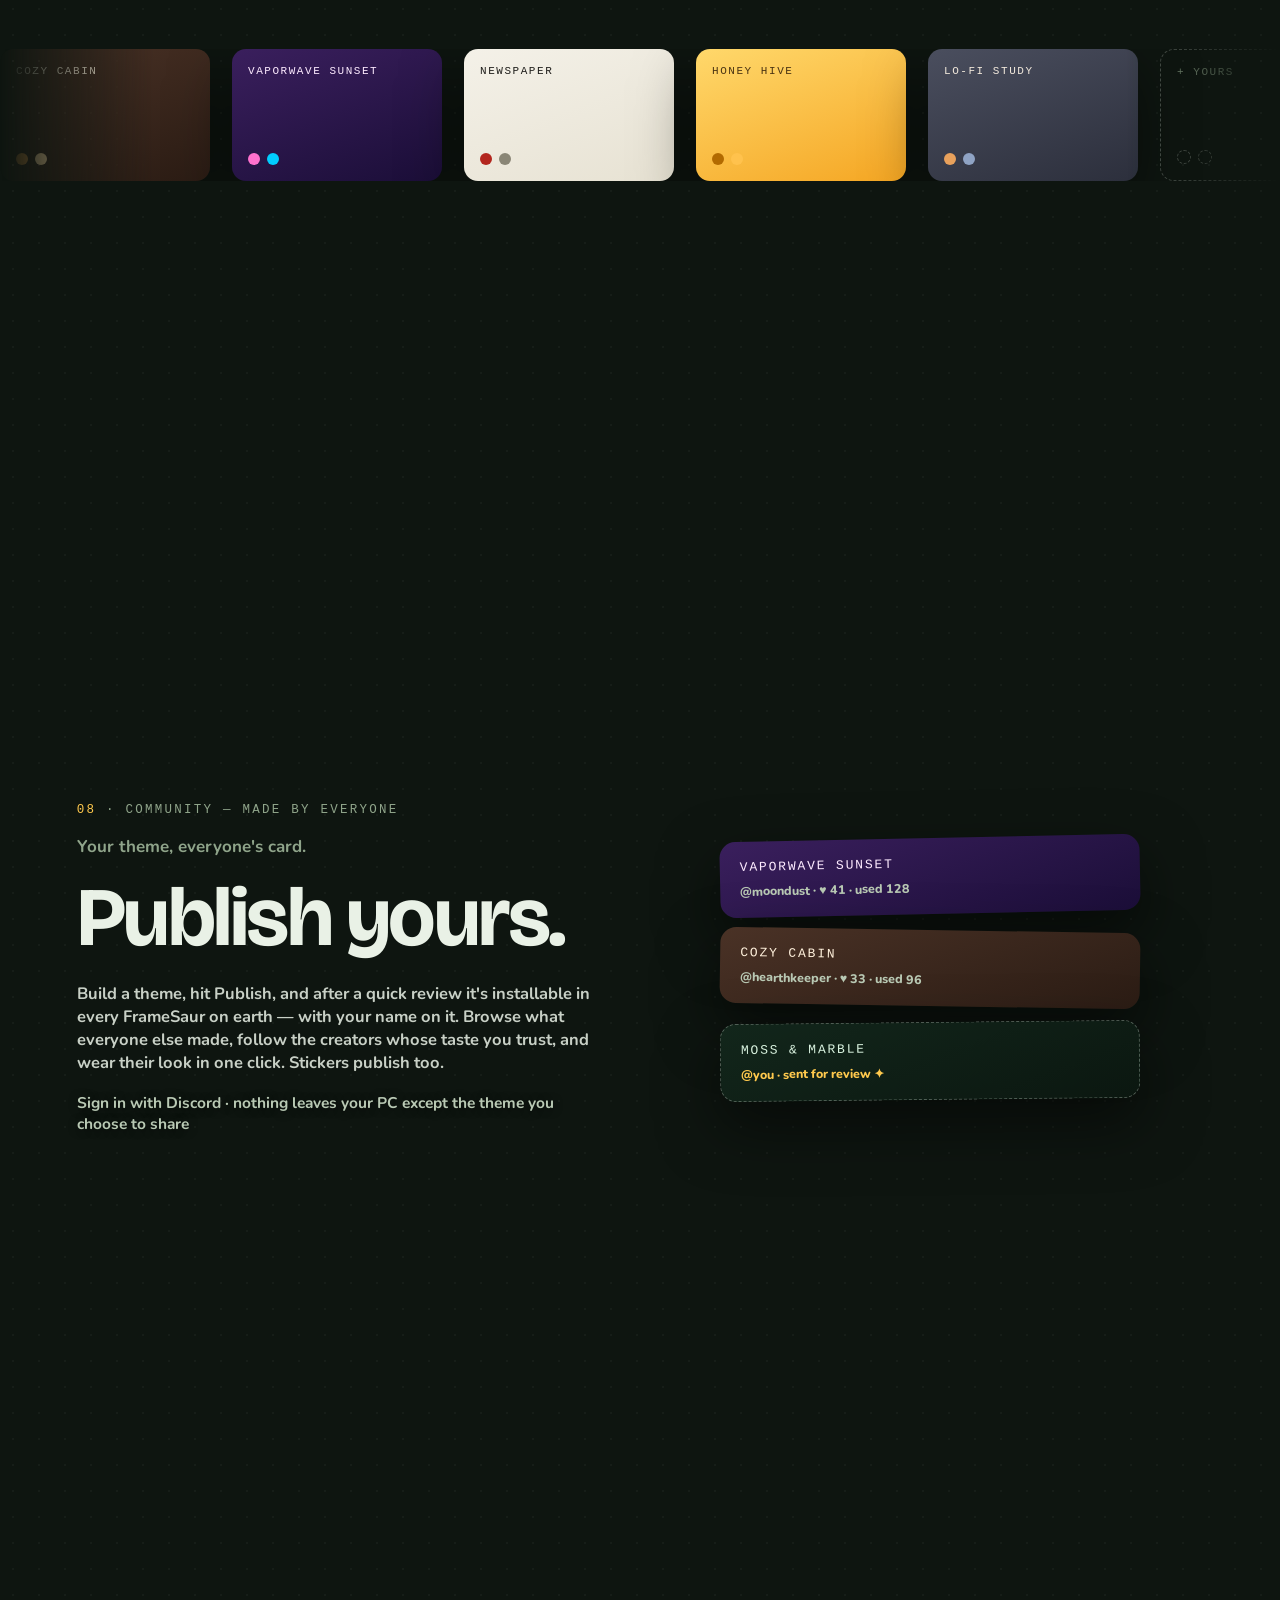
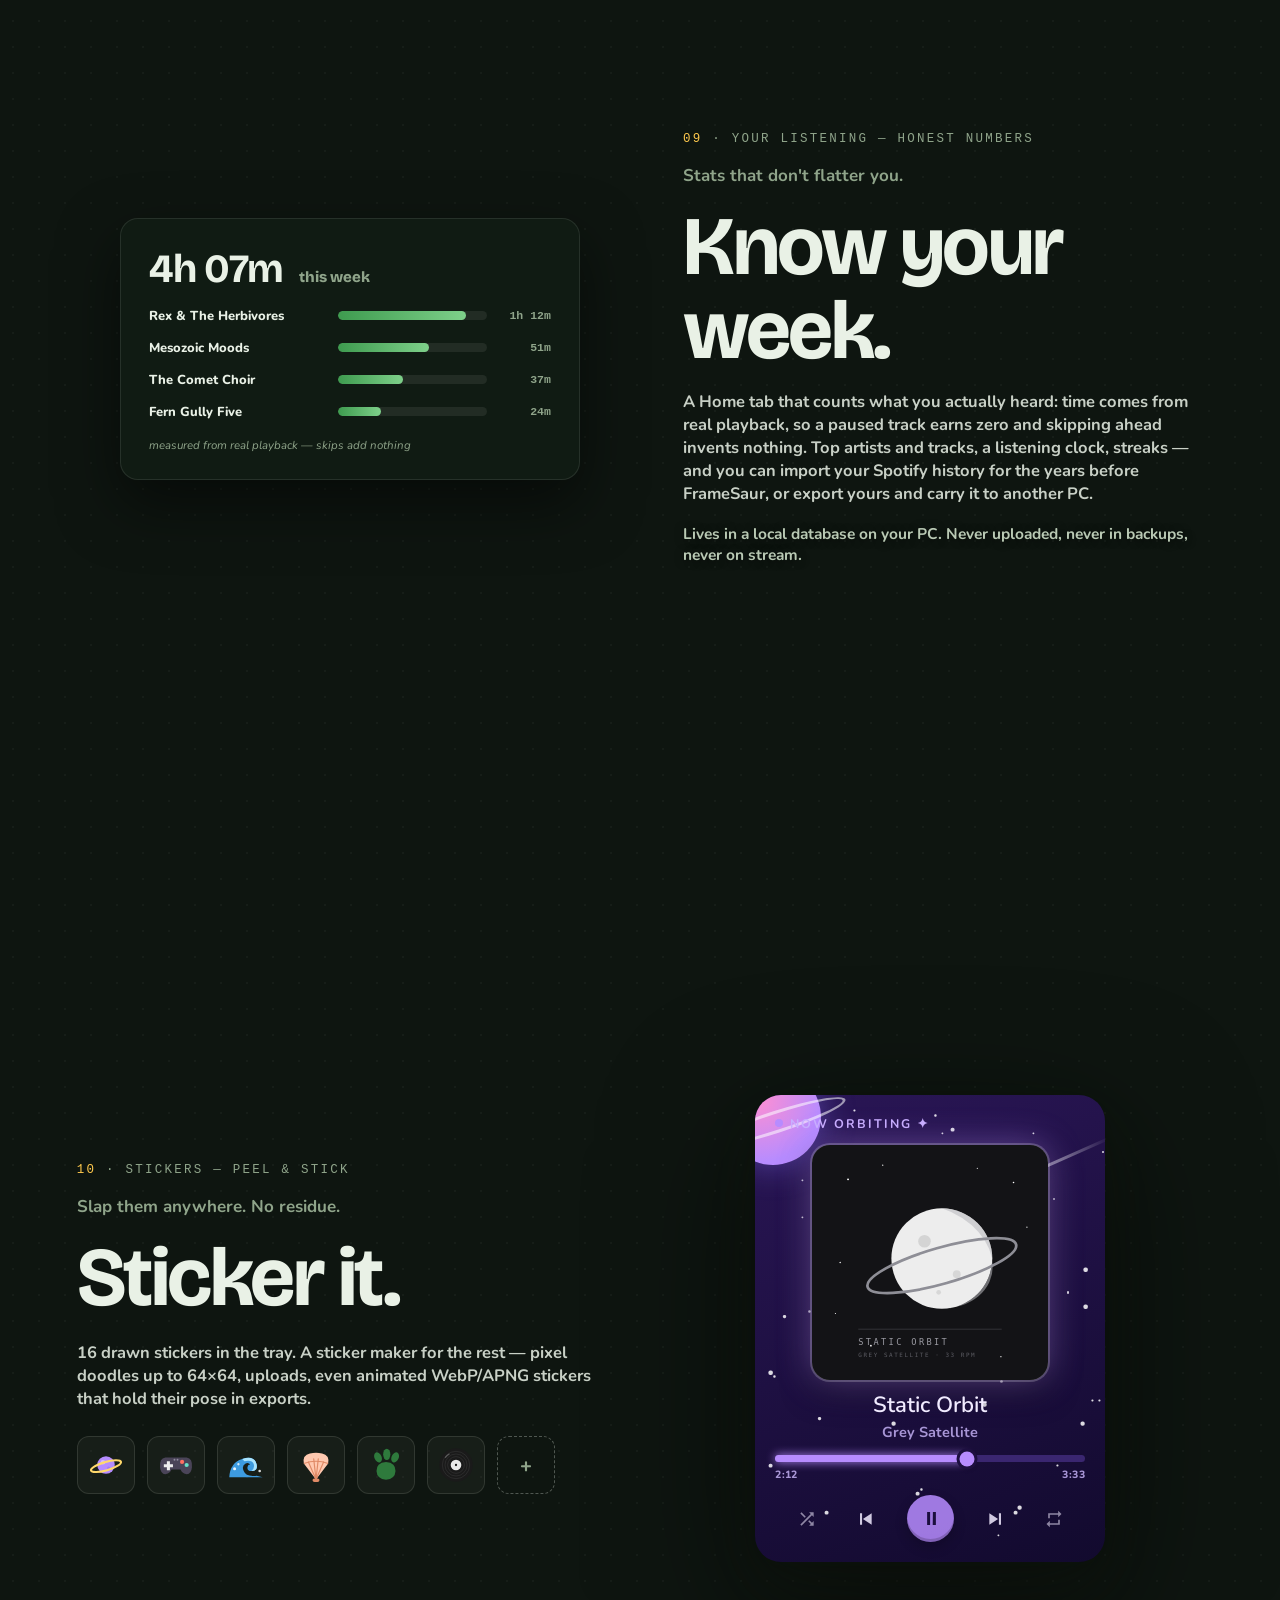
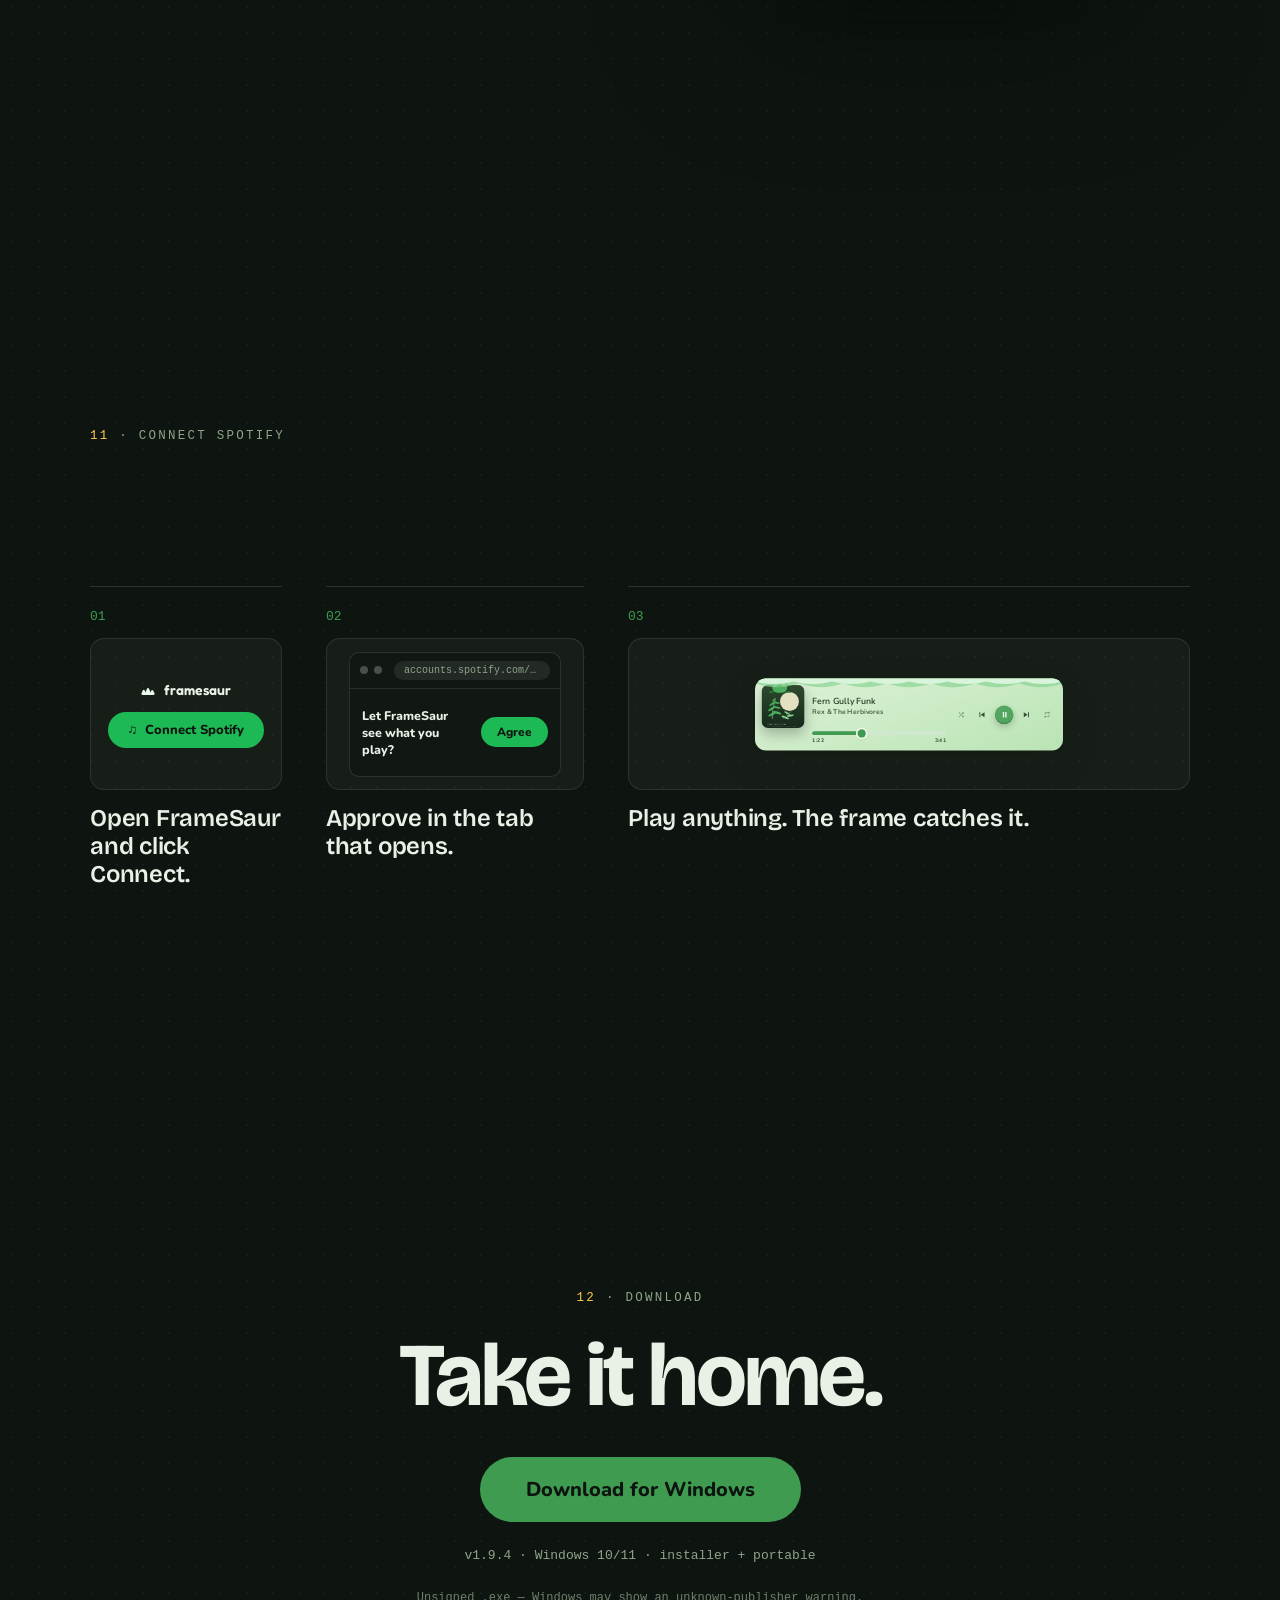
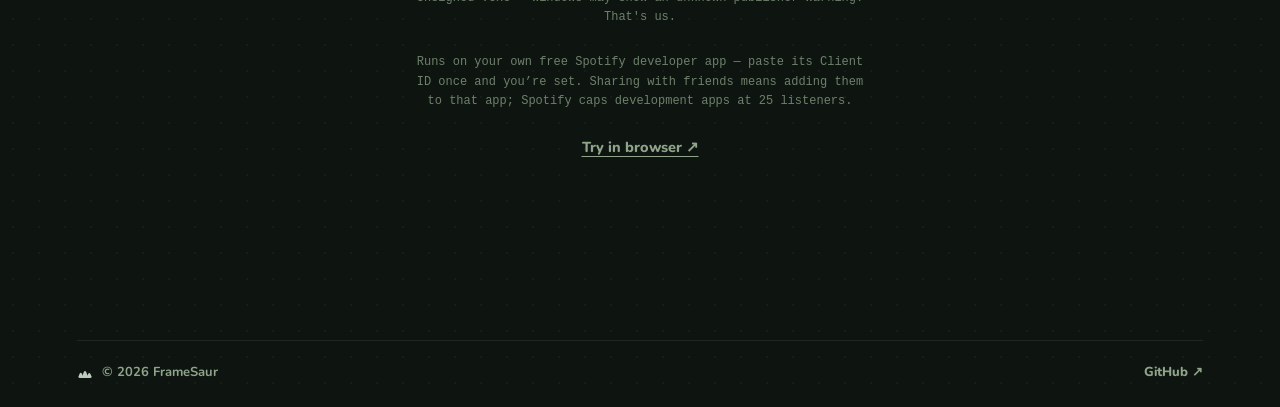
==== commit 423b616c: "1.9.4: version fallback + fresh browser build" ====
--- a/index.html
+++ b/index.html
@@ -3208,7 +3208,7 @@
       <div class="kicker"><span class="knum">12</span> · DOWNLOAD</div>
       <h2 data-rise>Take it home.</h2>
       <a href="https://github.com/garyzd04/FrameSaur-releases/releases/latest" target="_blank" rel="noopener" class="cta cta-xl" data-download-link>Download for Windows</a>
-      <div class="dl-meta" data-version>v1.9.3 · Windows 10/11 · installer + portable</div>
+      <div class="dl-meta" data-version>v1.9.4 · Windows 10/11 · installer + portable</div>
       <div class="dl-note">Unsigned .exe — Windows may show an unknown-publisher warning. That's us.</div>
       <div class="dl-note">Runs on your own free Spotify developer app — paste its Client ID once and you’re set. Sharing with friends means adding them to that app; Spotify caps development apps at 25 listeners.</div>
       <a href="app/" class="dl-try">Try in browser ↗</a>
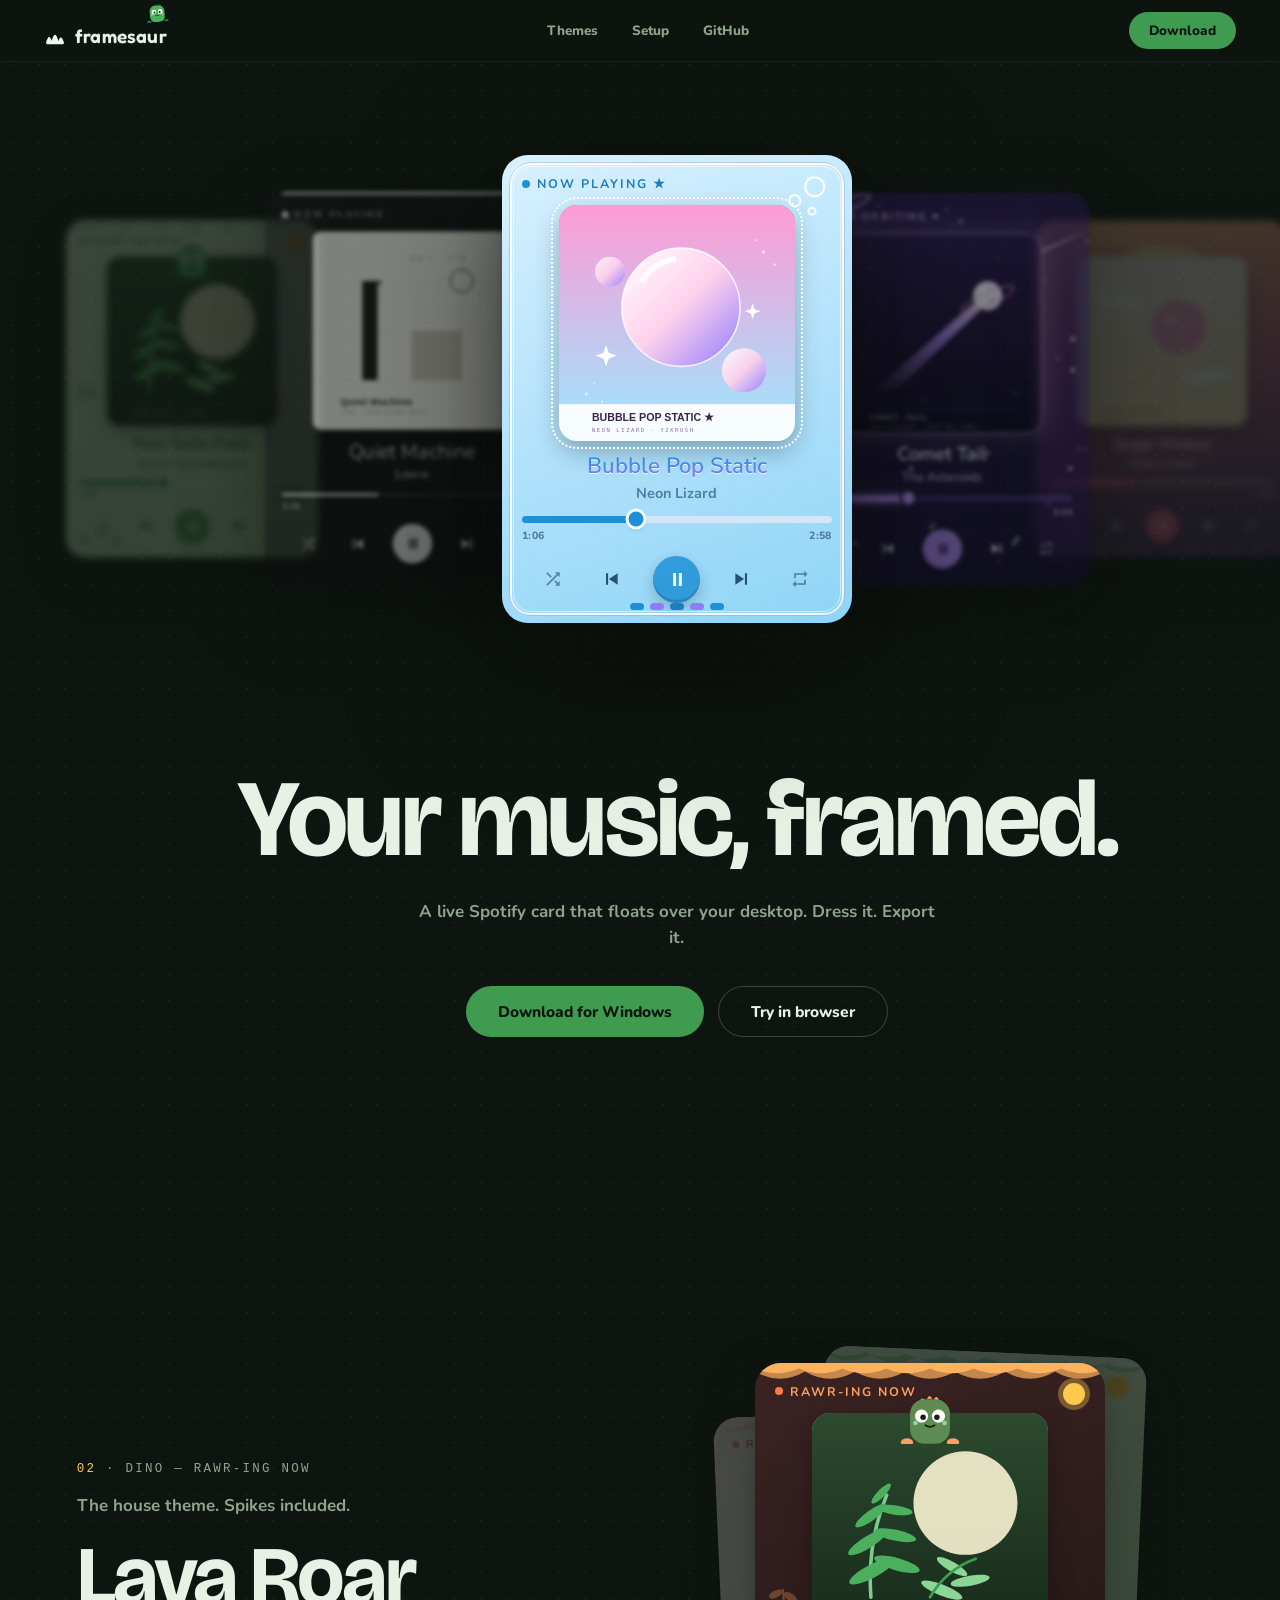
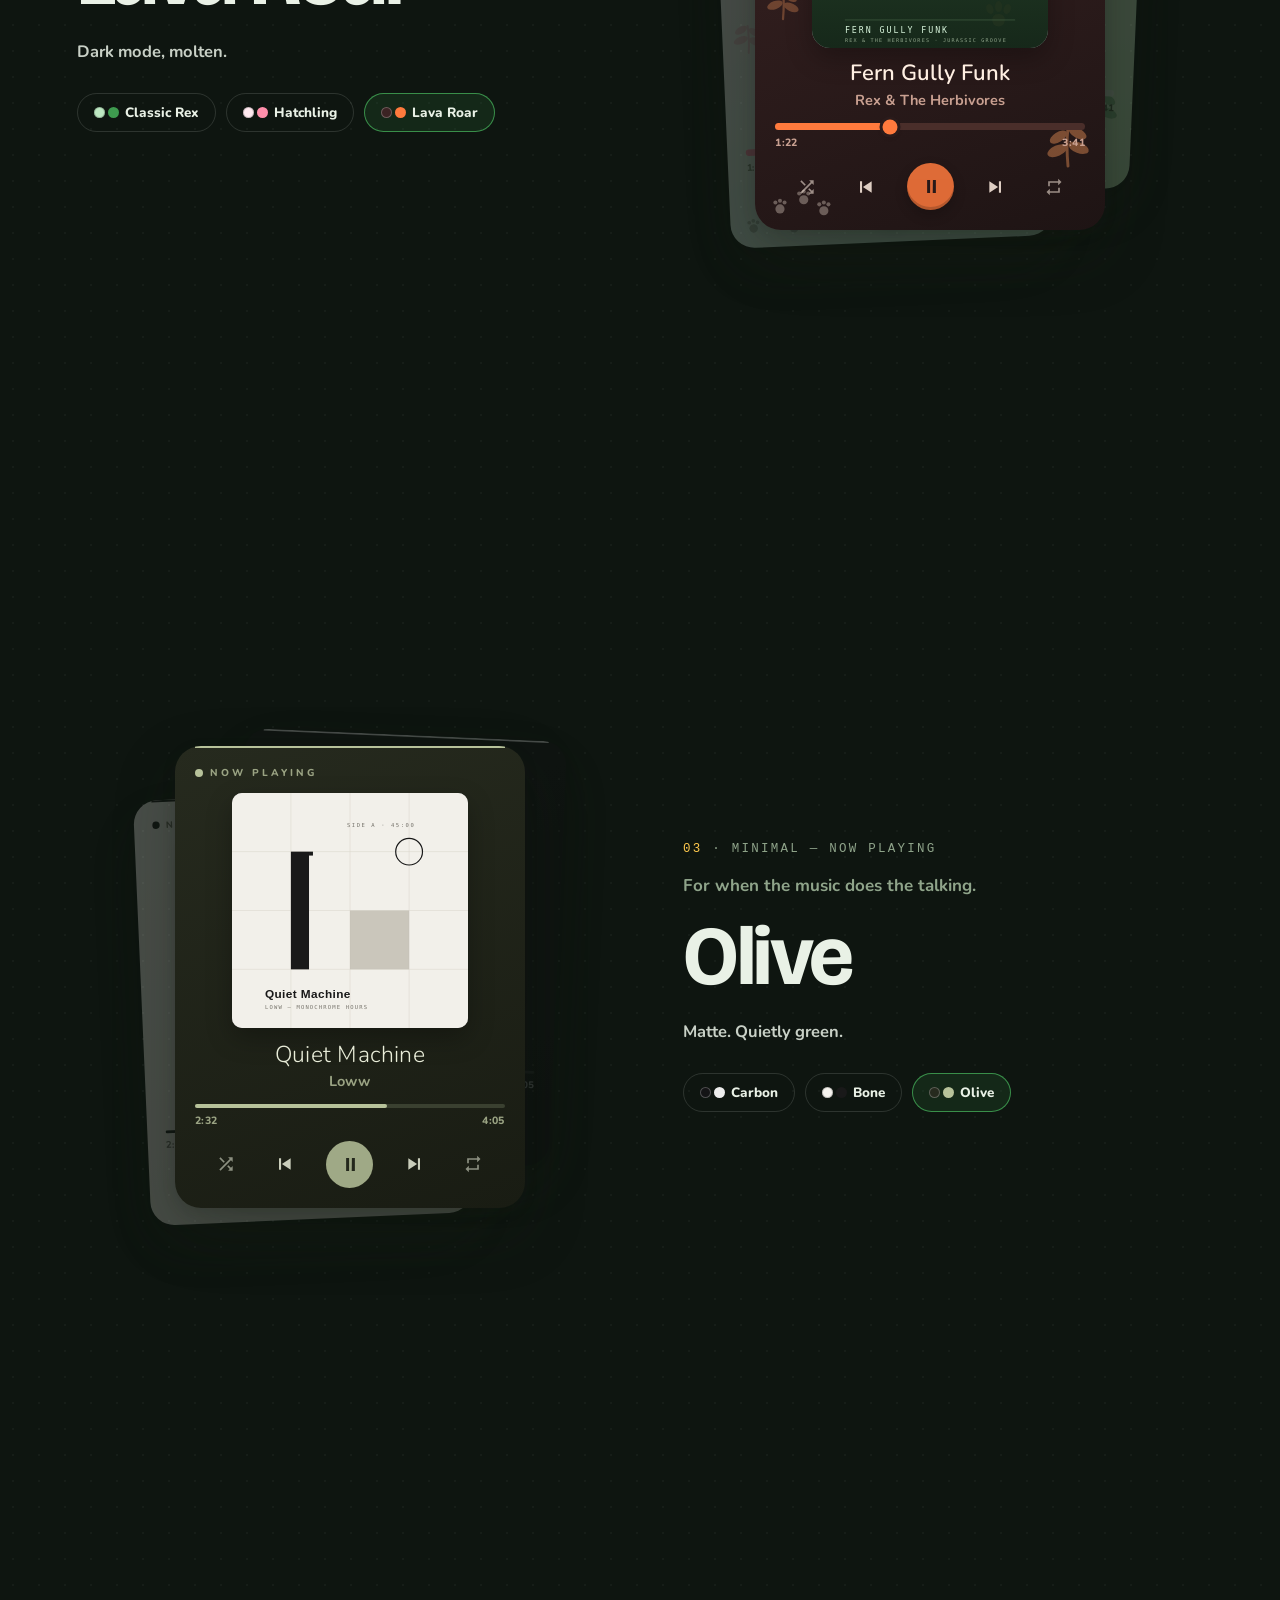
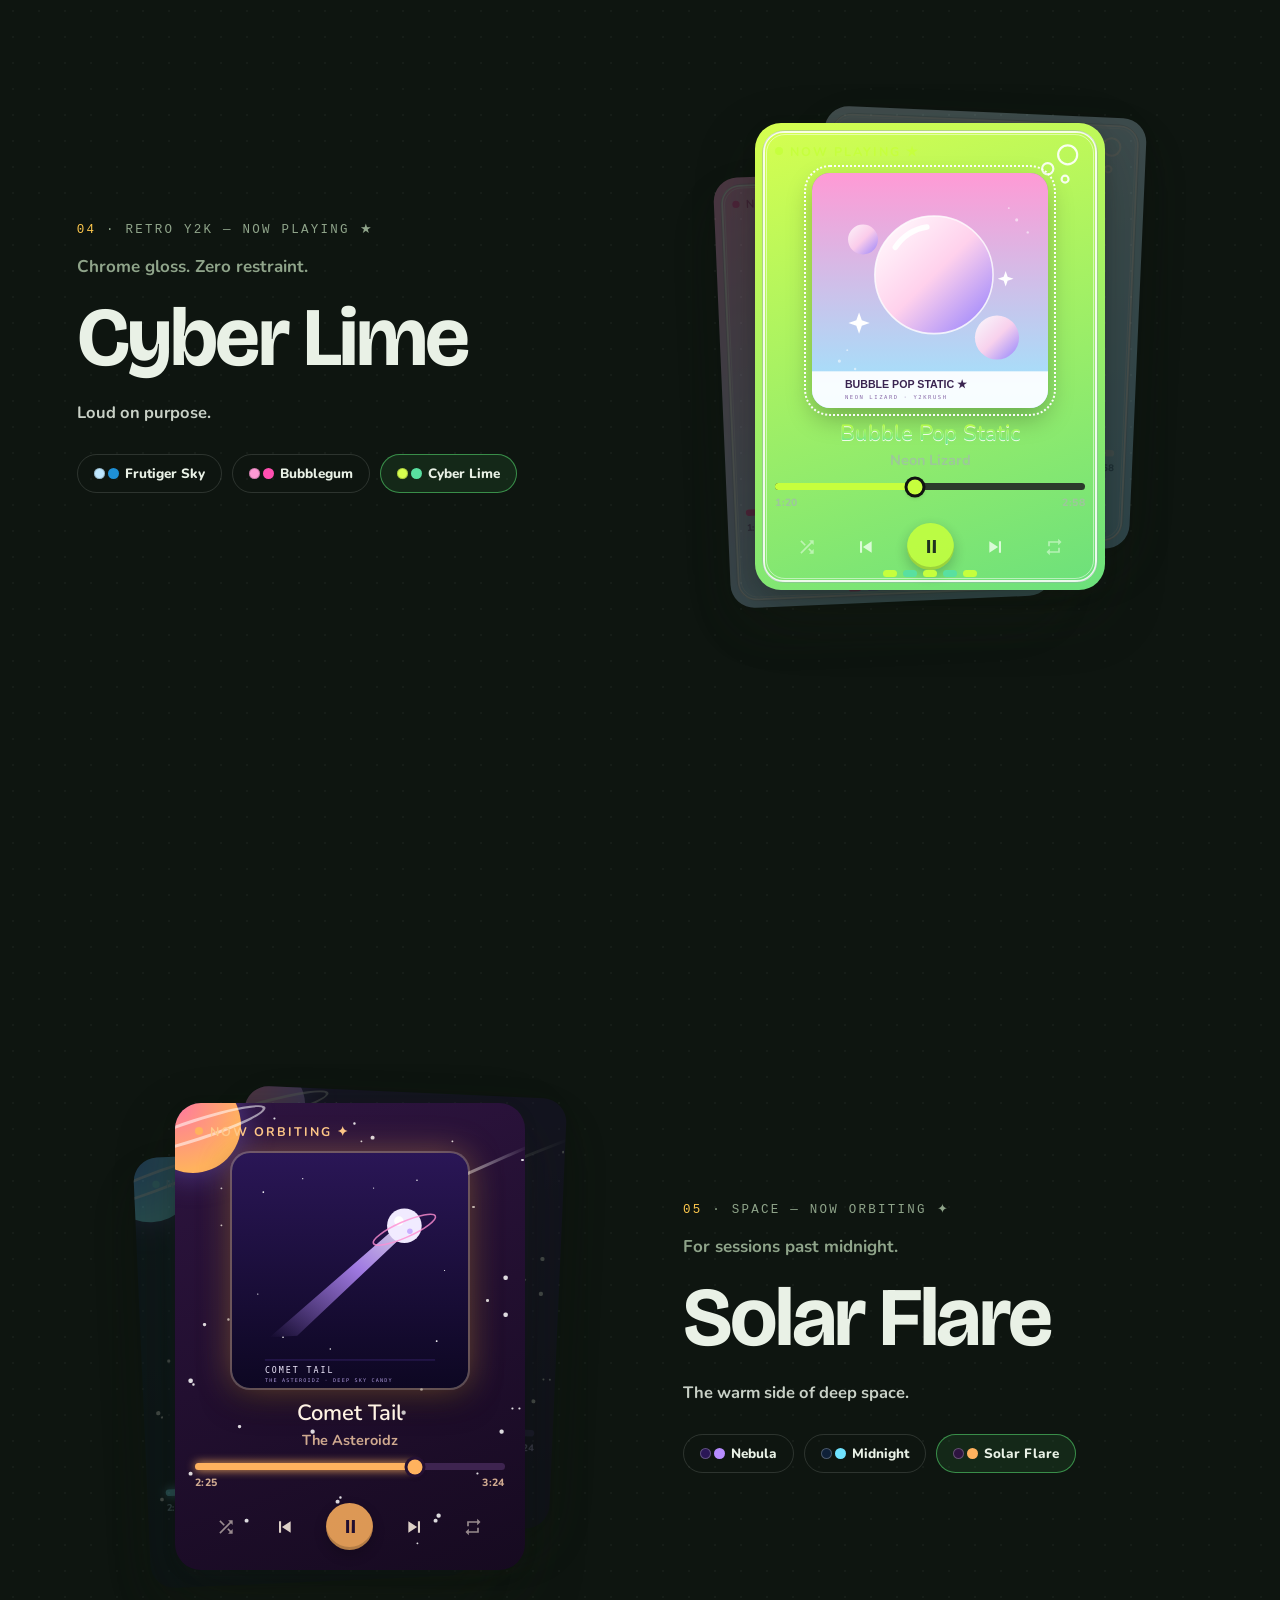
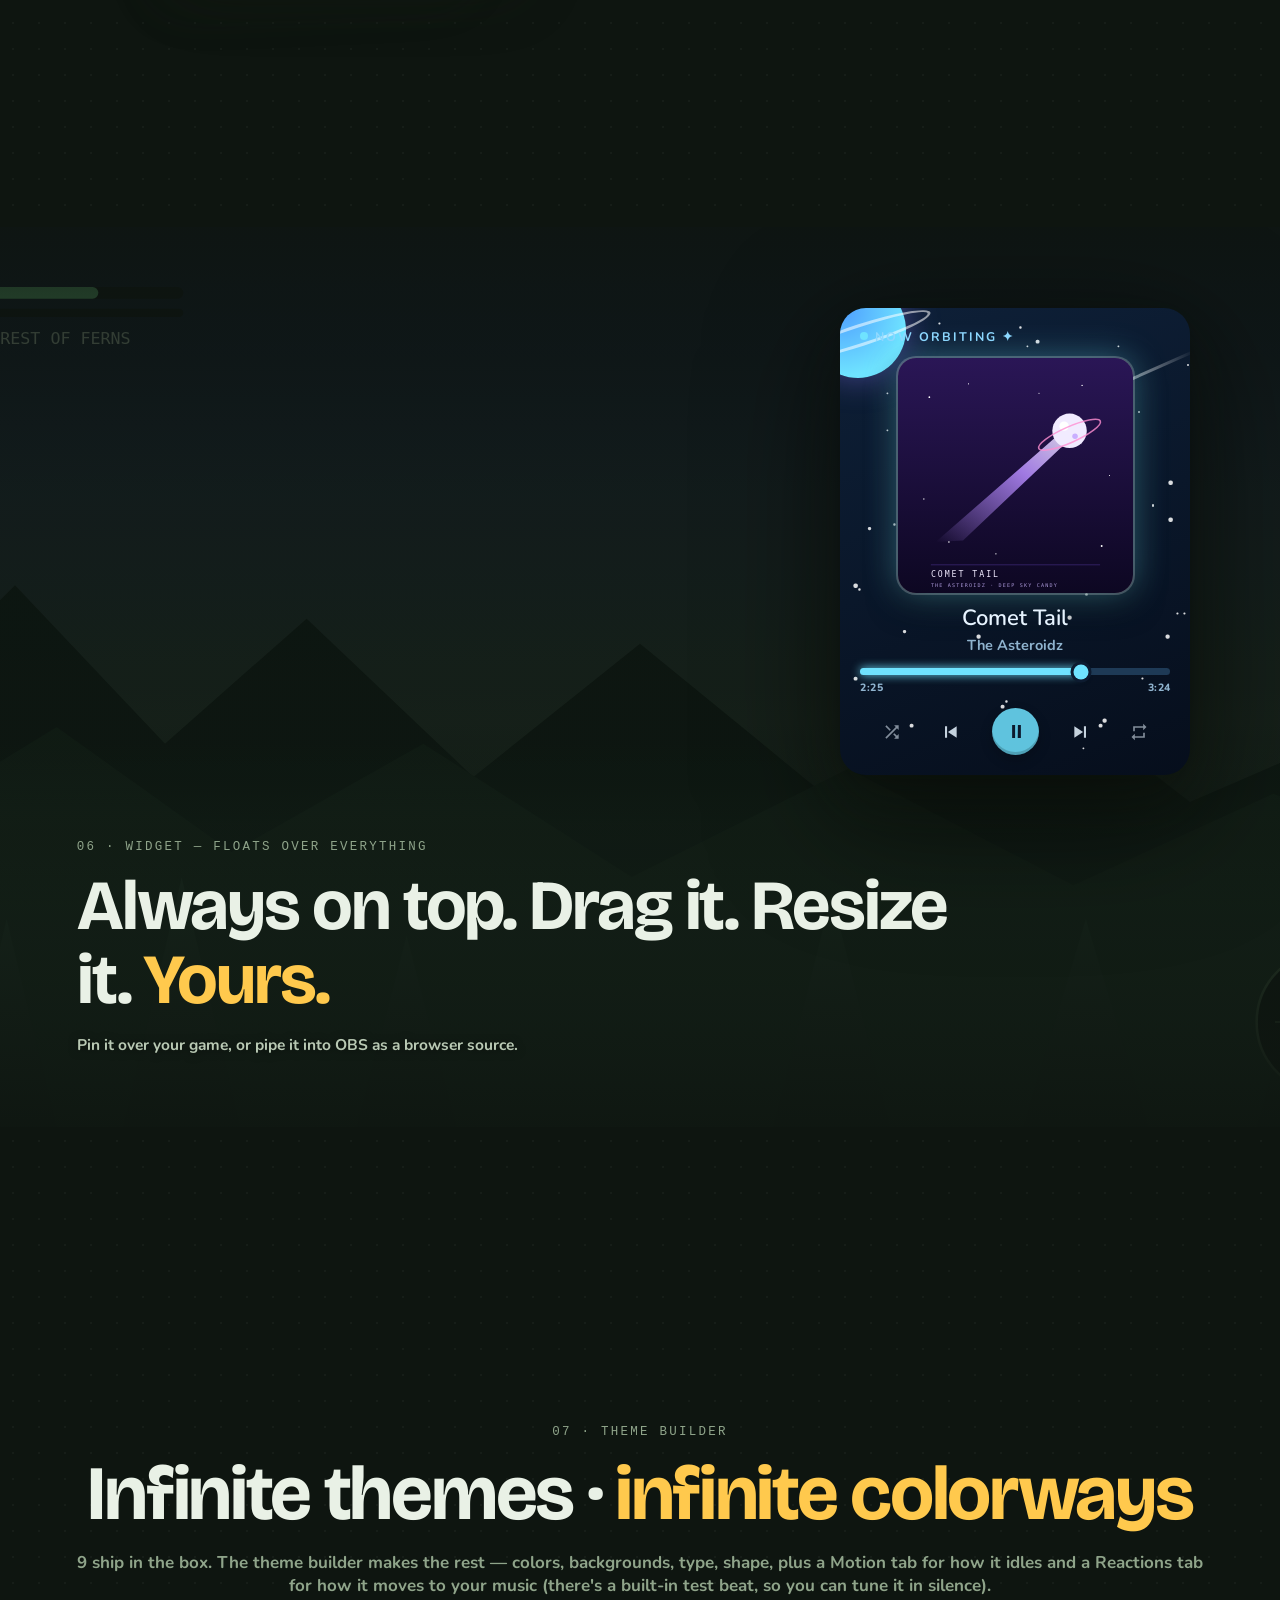
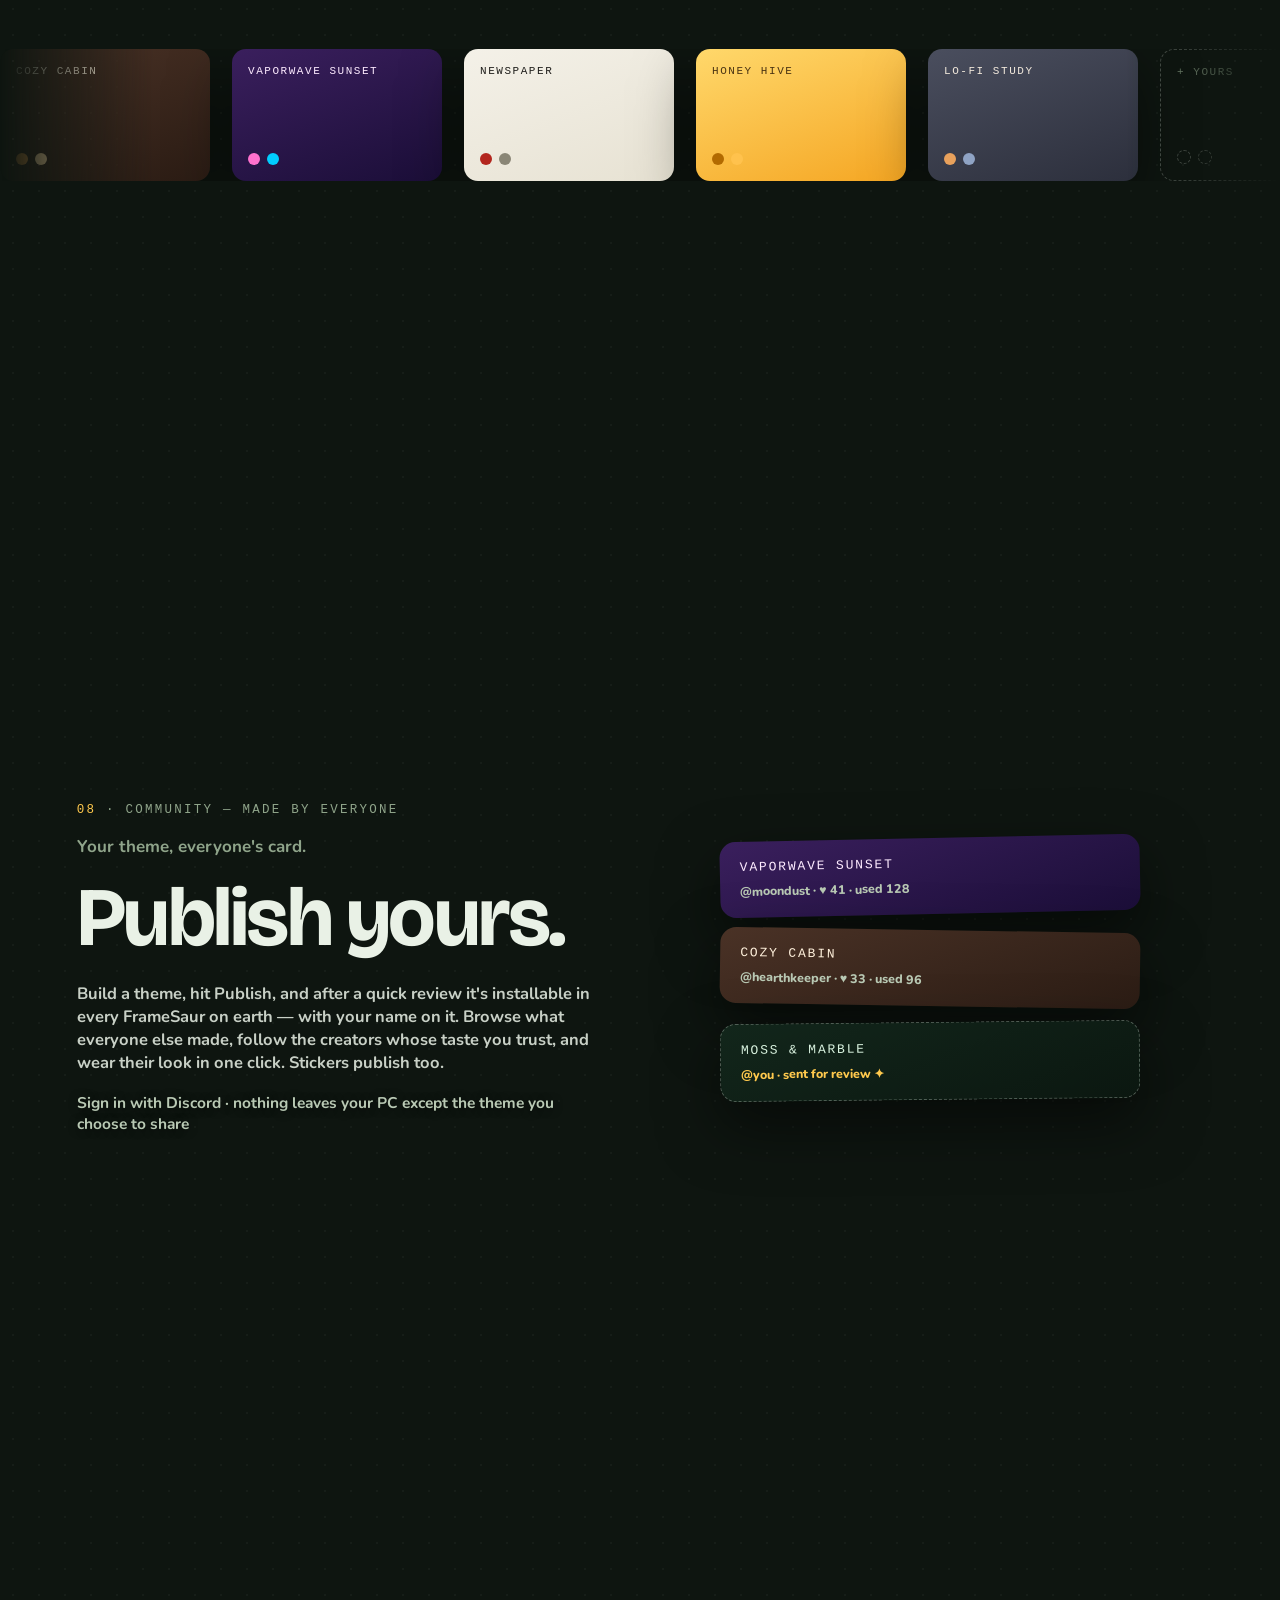
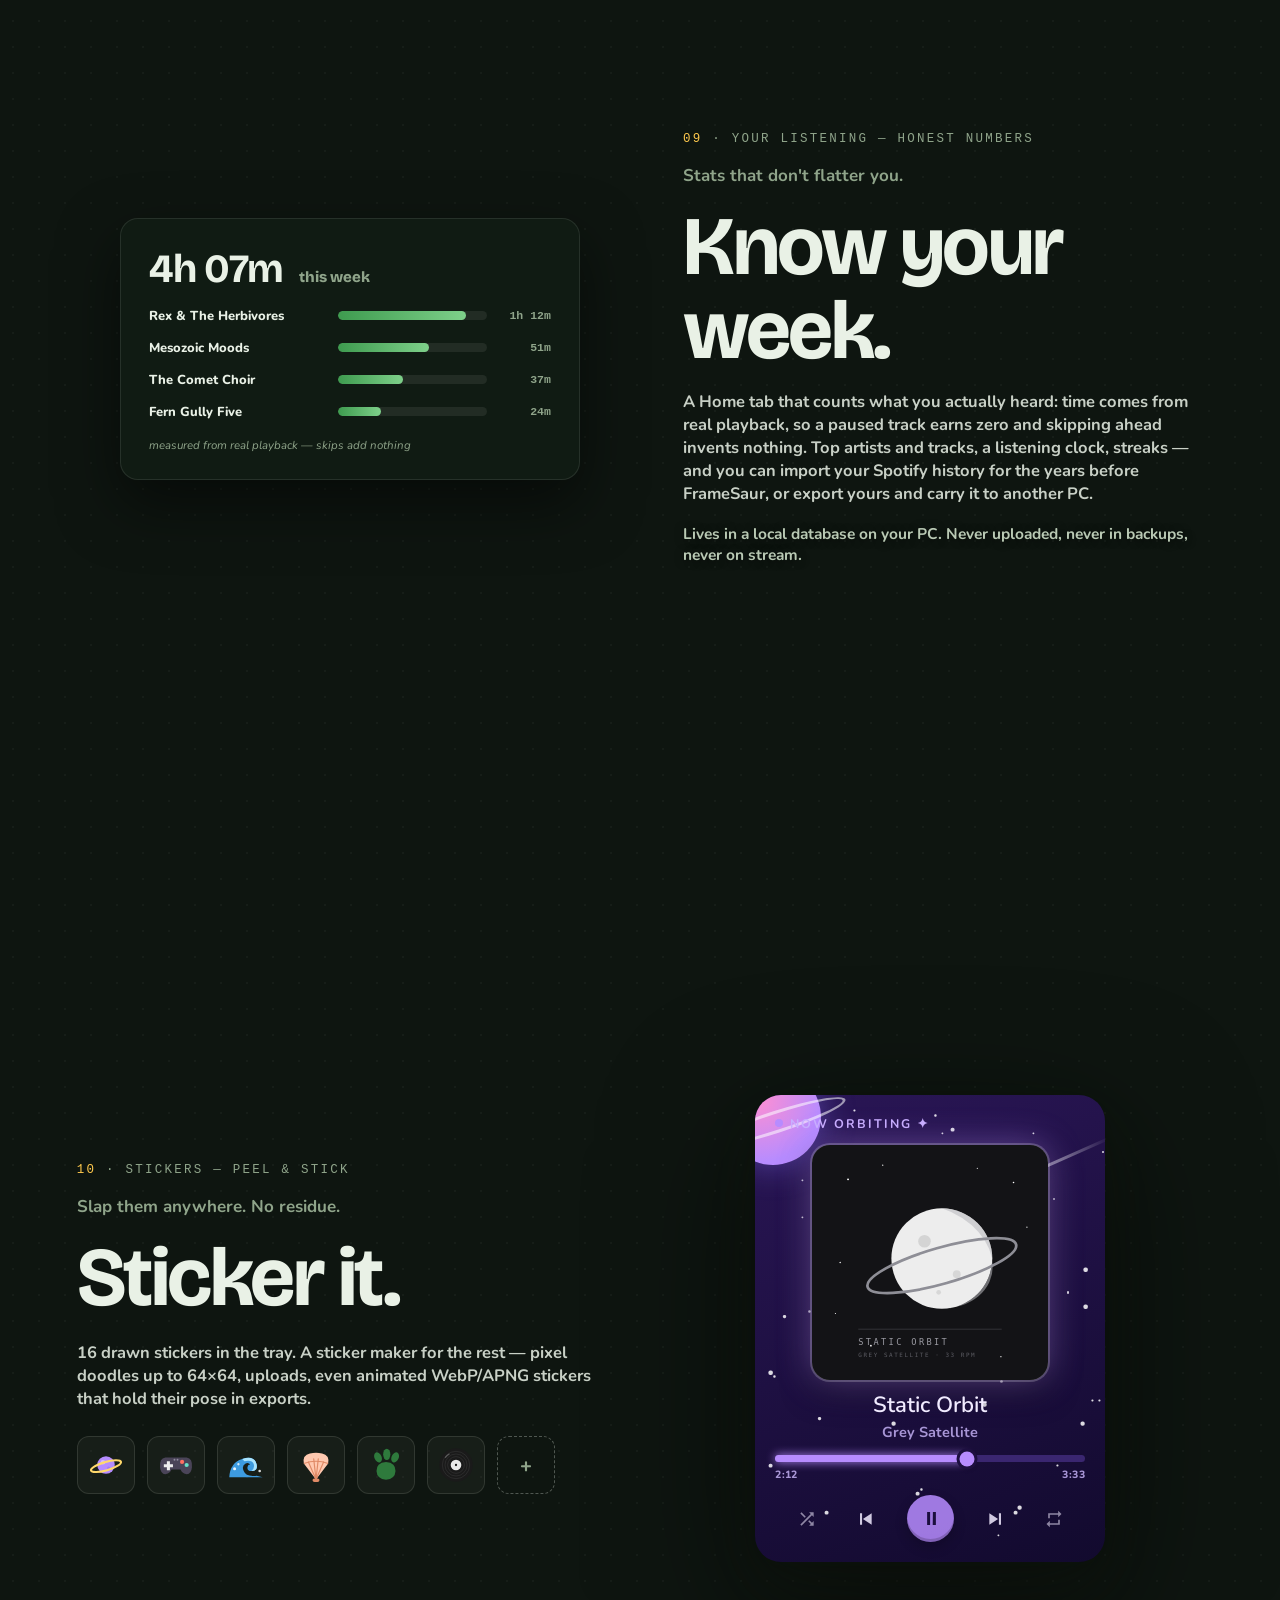
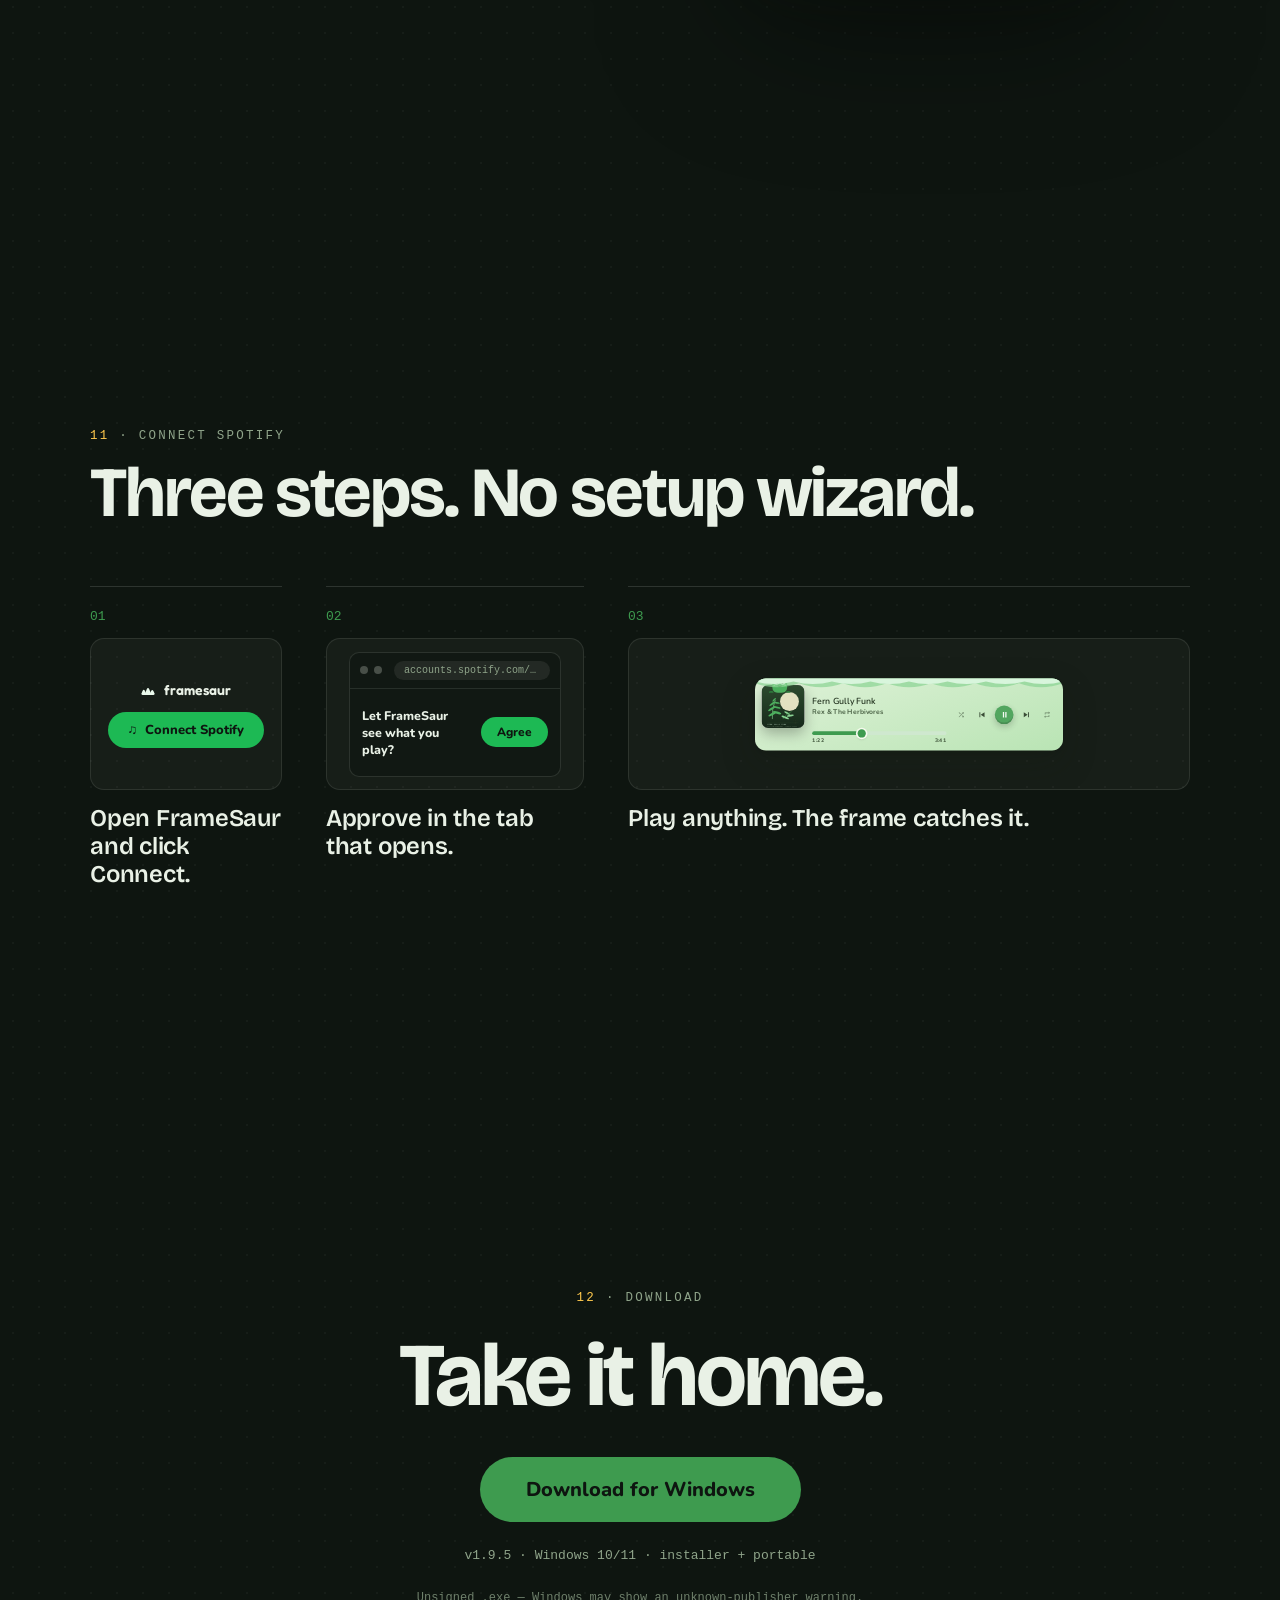
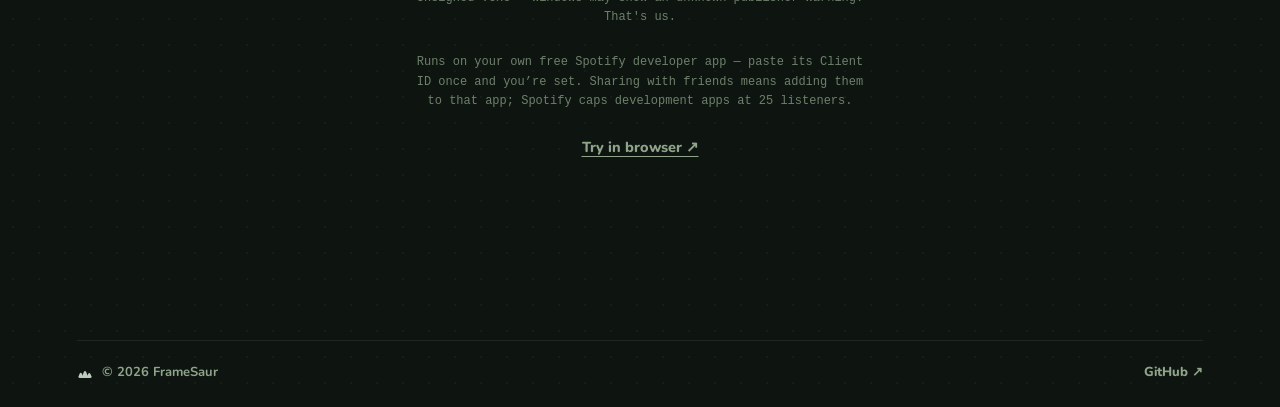
==== commit 35d67424: "1.9.5: version fallback + fresh browser build" ====
--- a/index.html
+++ b/index.html
@@ -3208,7 +3208,7 @@
       <div class="kicker"><span class="knum">12</span> · DOWNLOAD</div>
       <h2 data-rise>Take it home.</h2>
       <a href="https://github.com/garyzd04/FrameSaur-releases/releases/latest" target="_blank" rel="noopener" class="cta cta-xl" data-download-link>Download for Windows</a>
-      <div class="dl-meta" data-version>v1.9.4 · Windows 10/11 · installer + portable</div>
+      <div class="dl-meta" data-version>v1.9.5 · Windows 10/11 · installer + portable</div>
       <div class="dl-note">Unsigned .exe — Windows may show an unknown-publisher warning. That's us.</div>
       <div class="dl-note">Runs on your own free Spotify developer app — paste its Client ID once and you’re set. Sharing with friends means adding them to that app; Spotify caps development apps at 25 listeners.</div>
       <a href="app/" class="dl-try">Try in browser ↗</a>
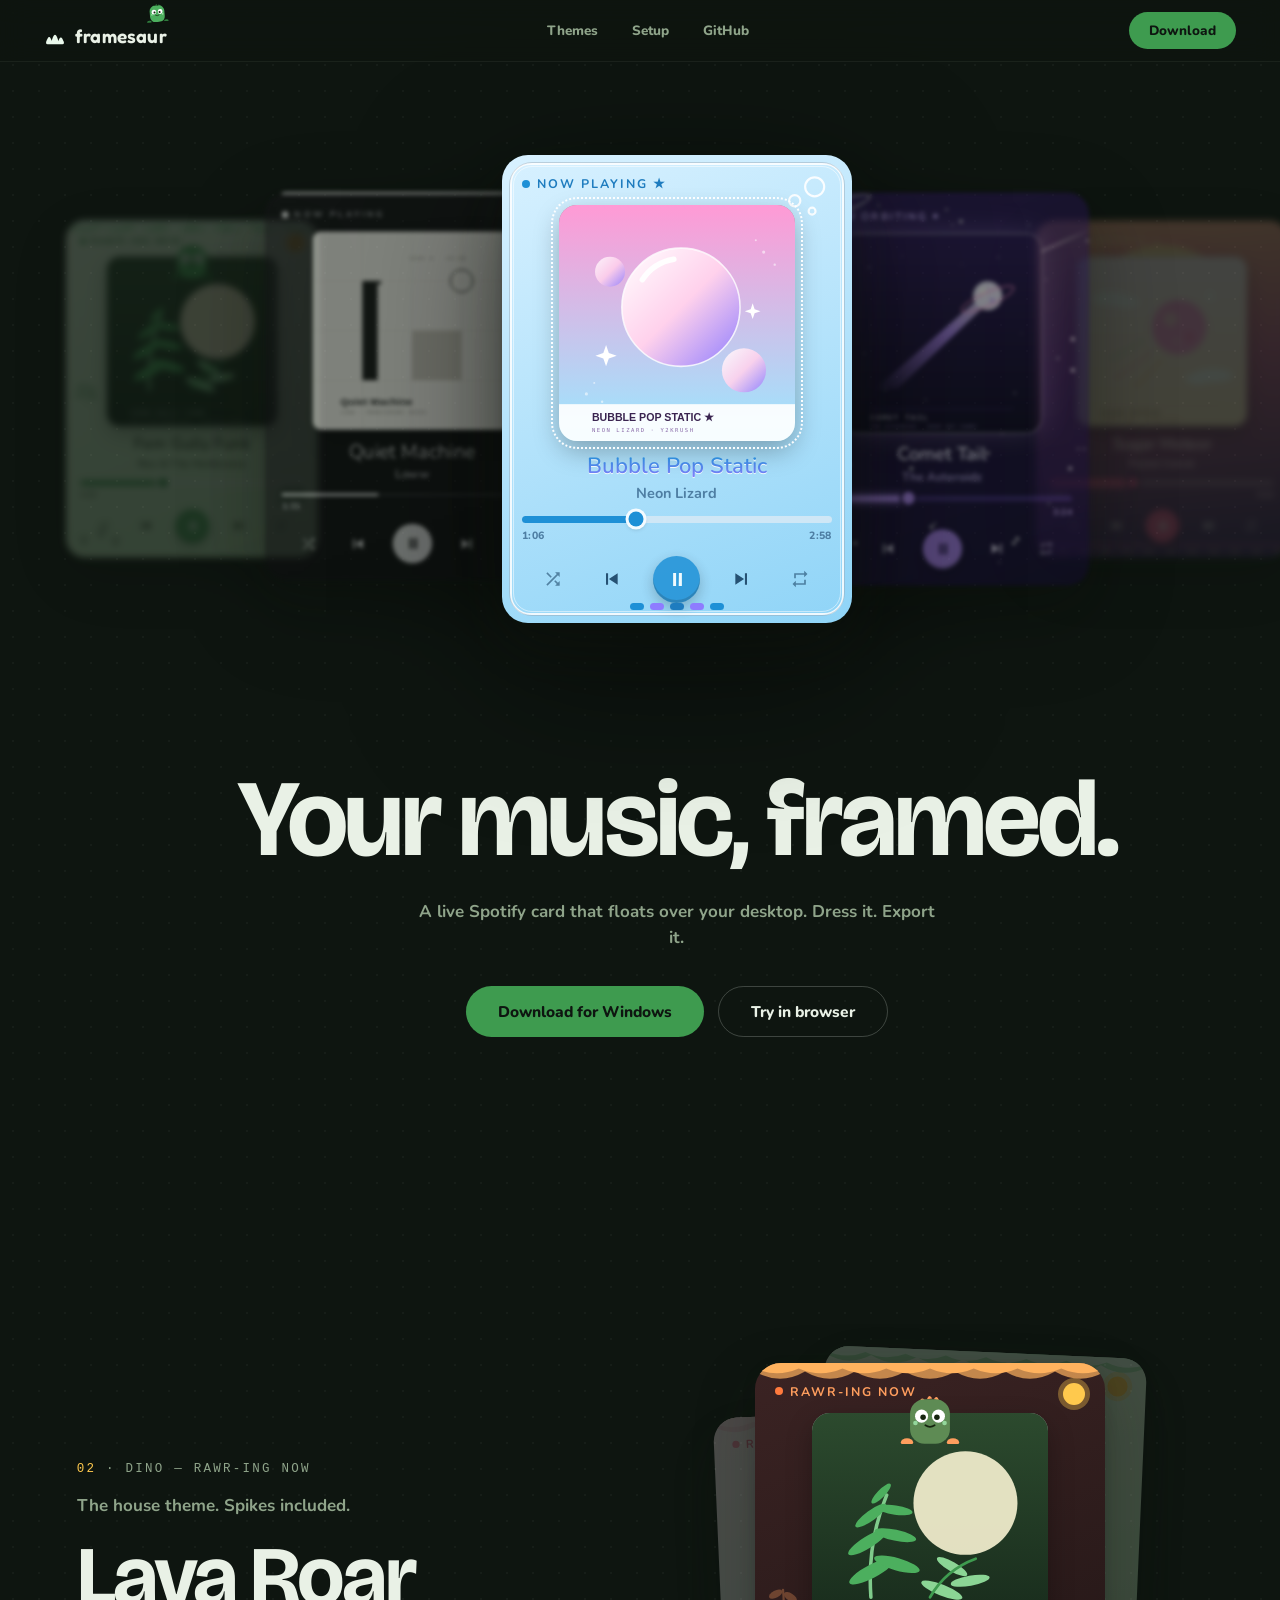
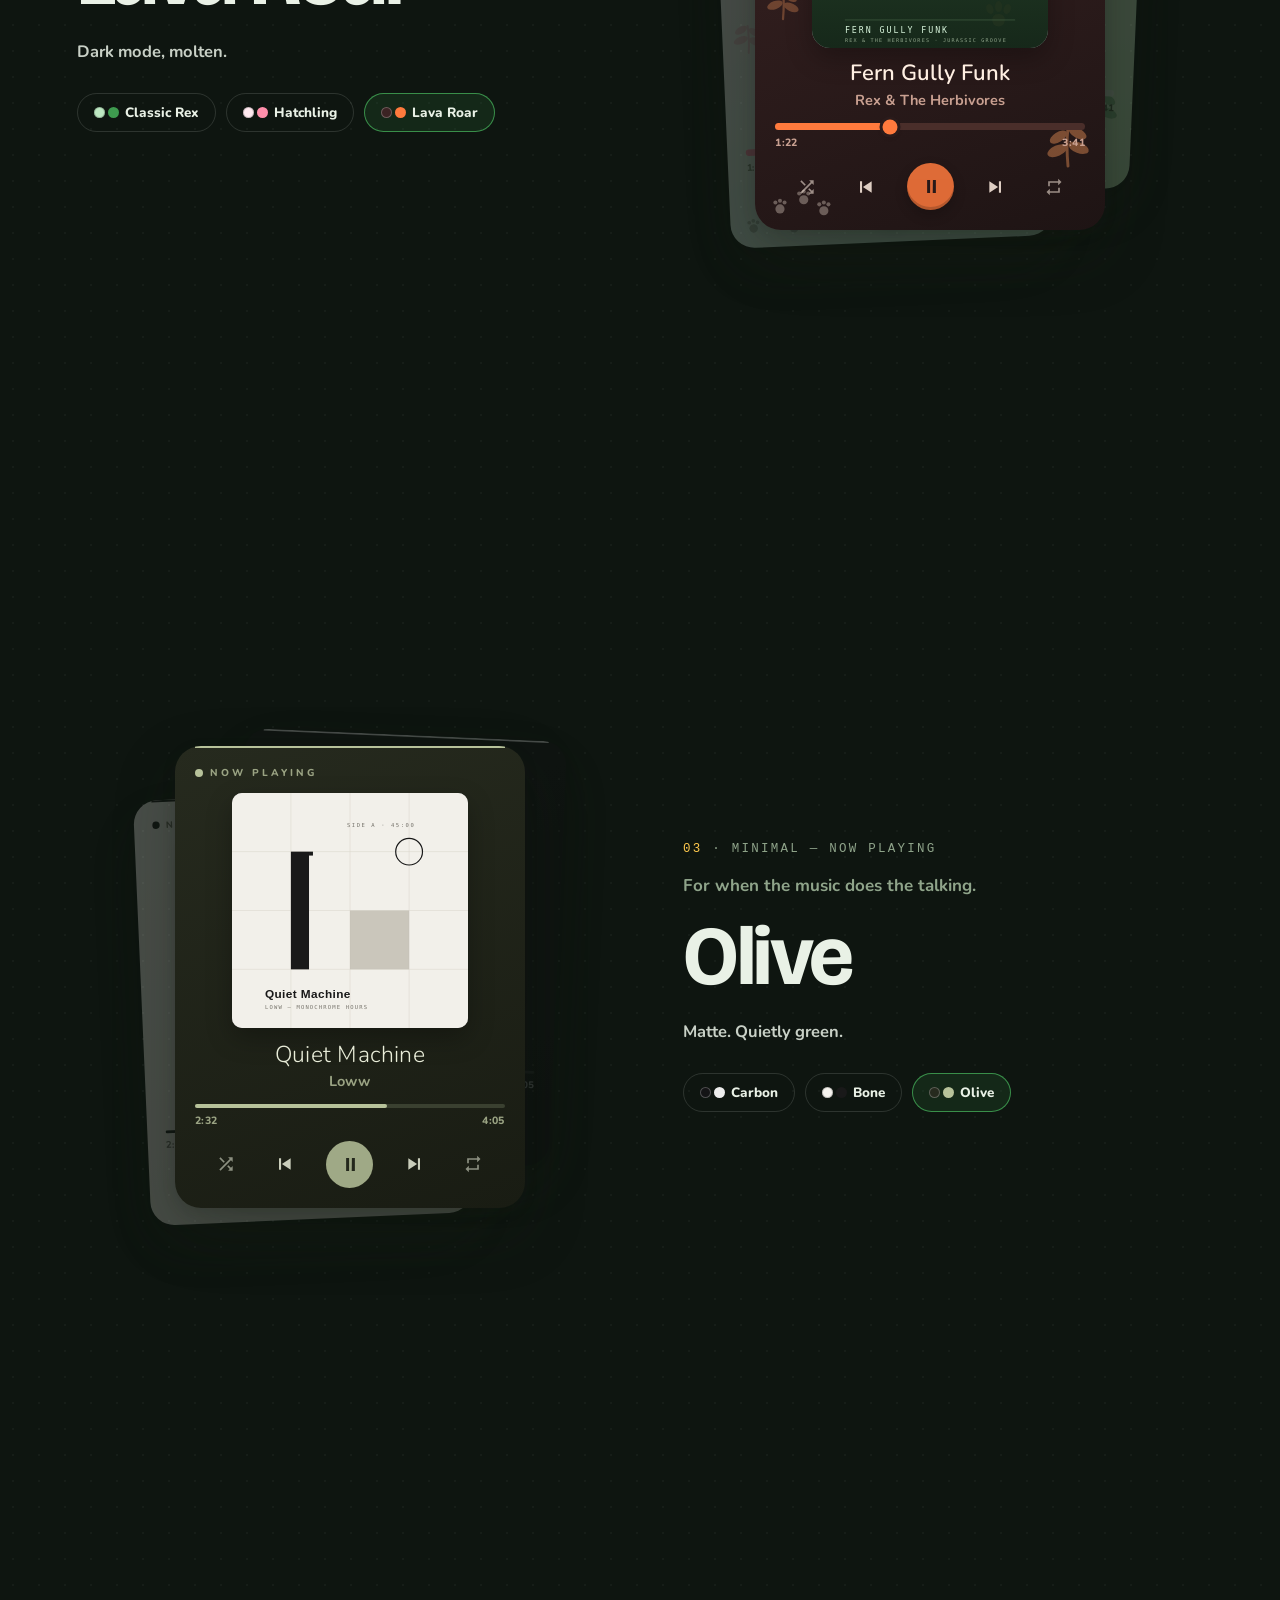
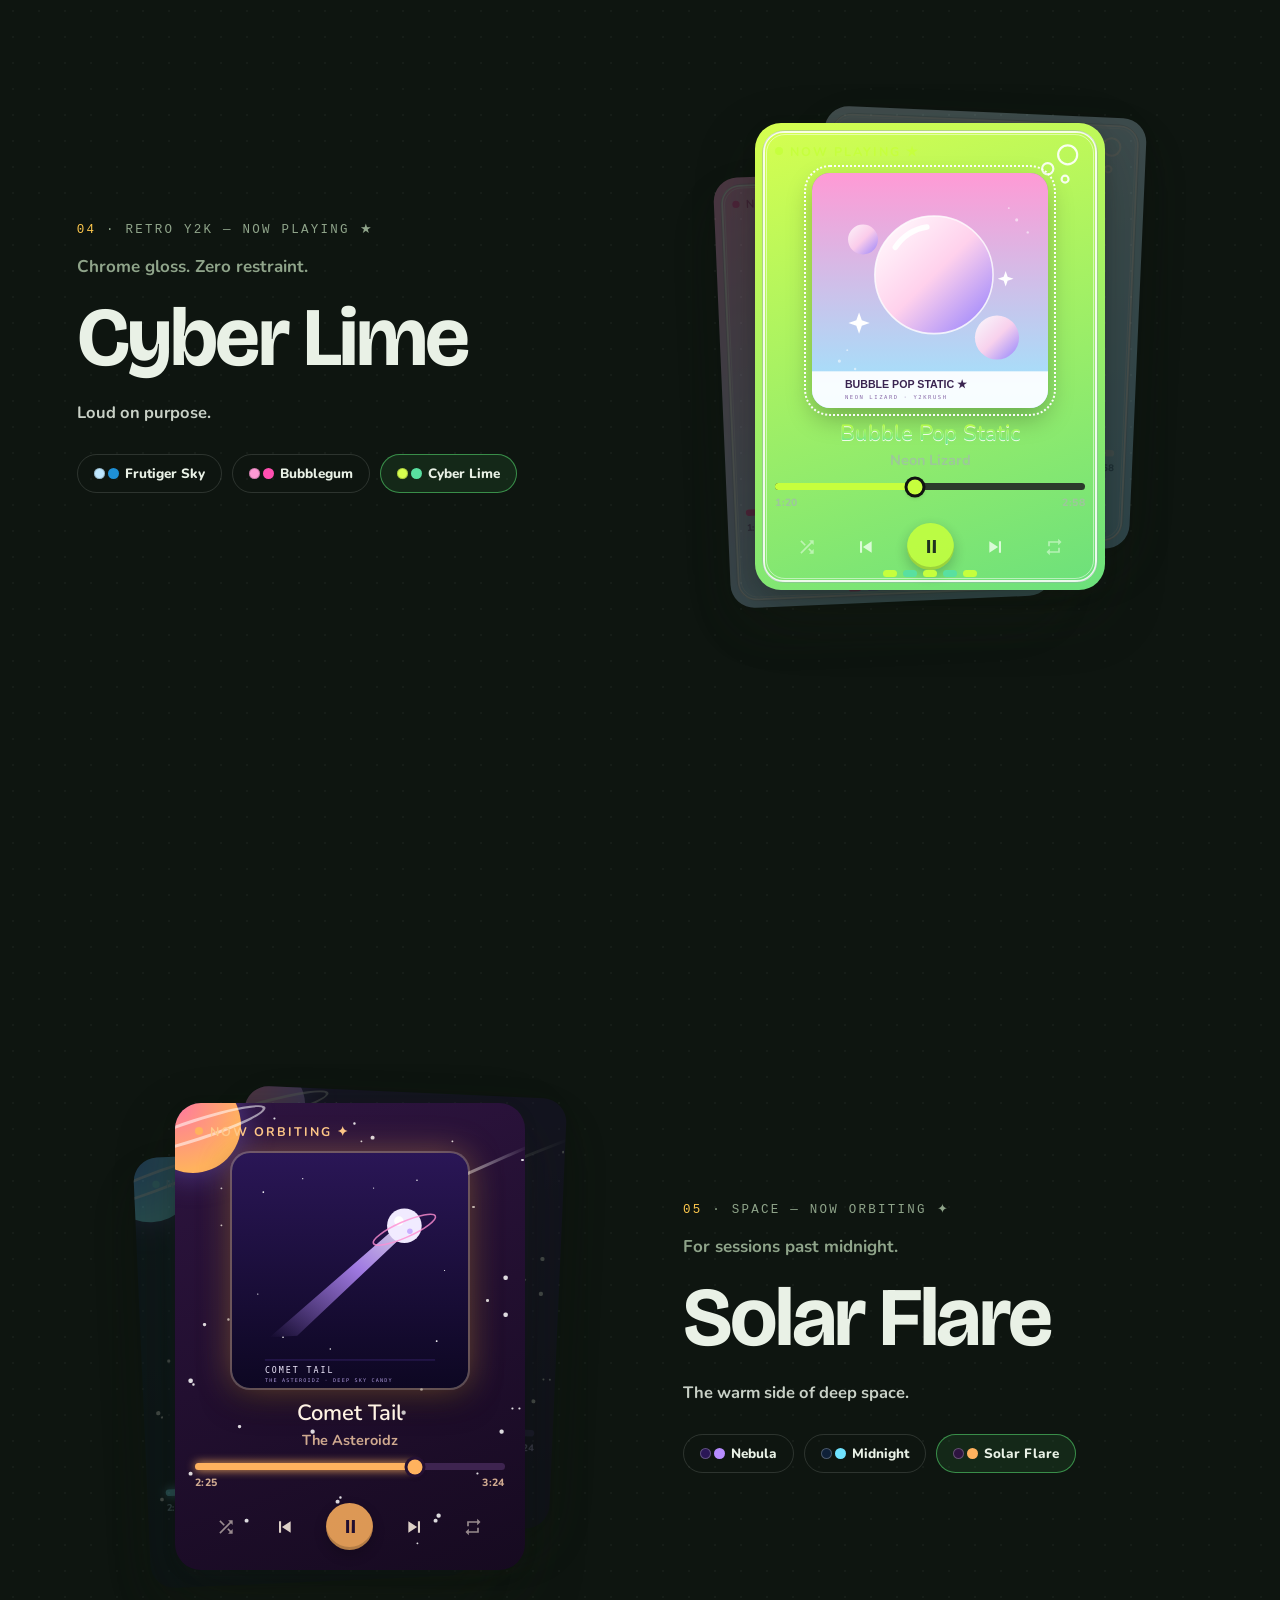
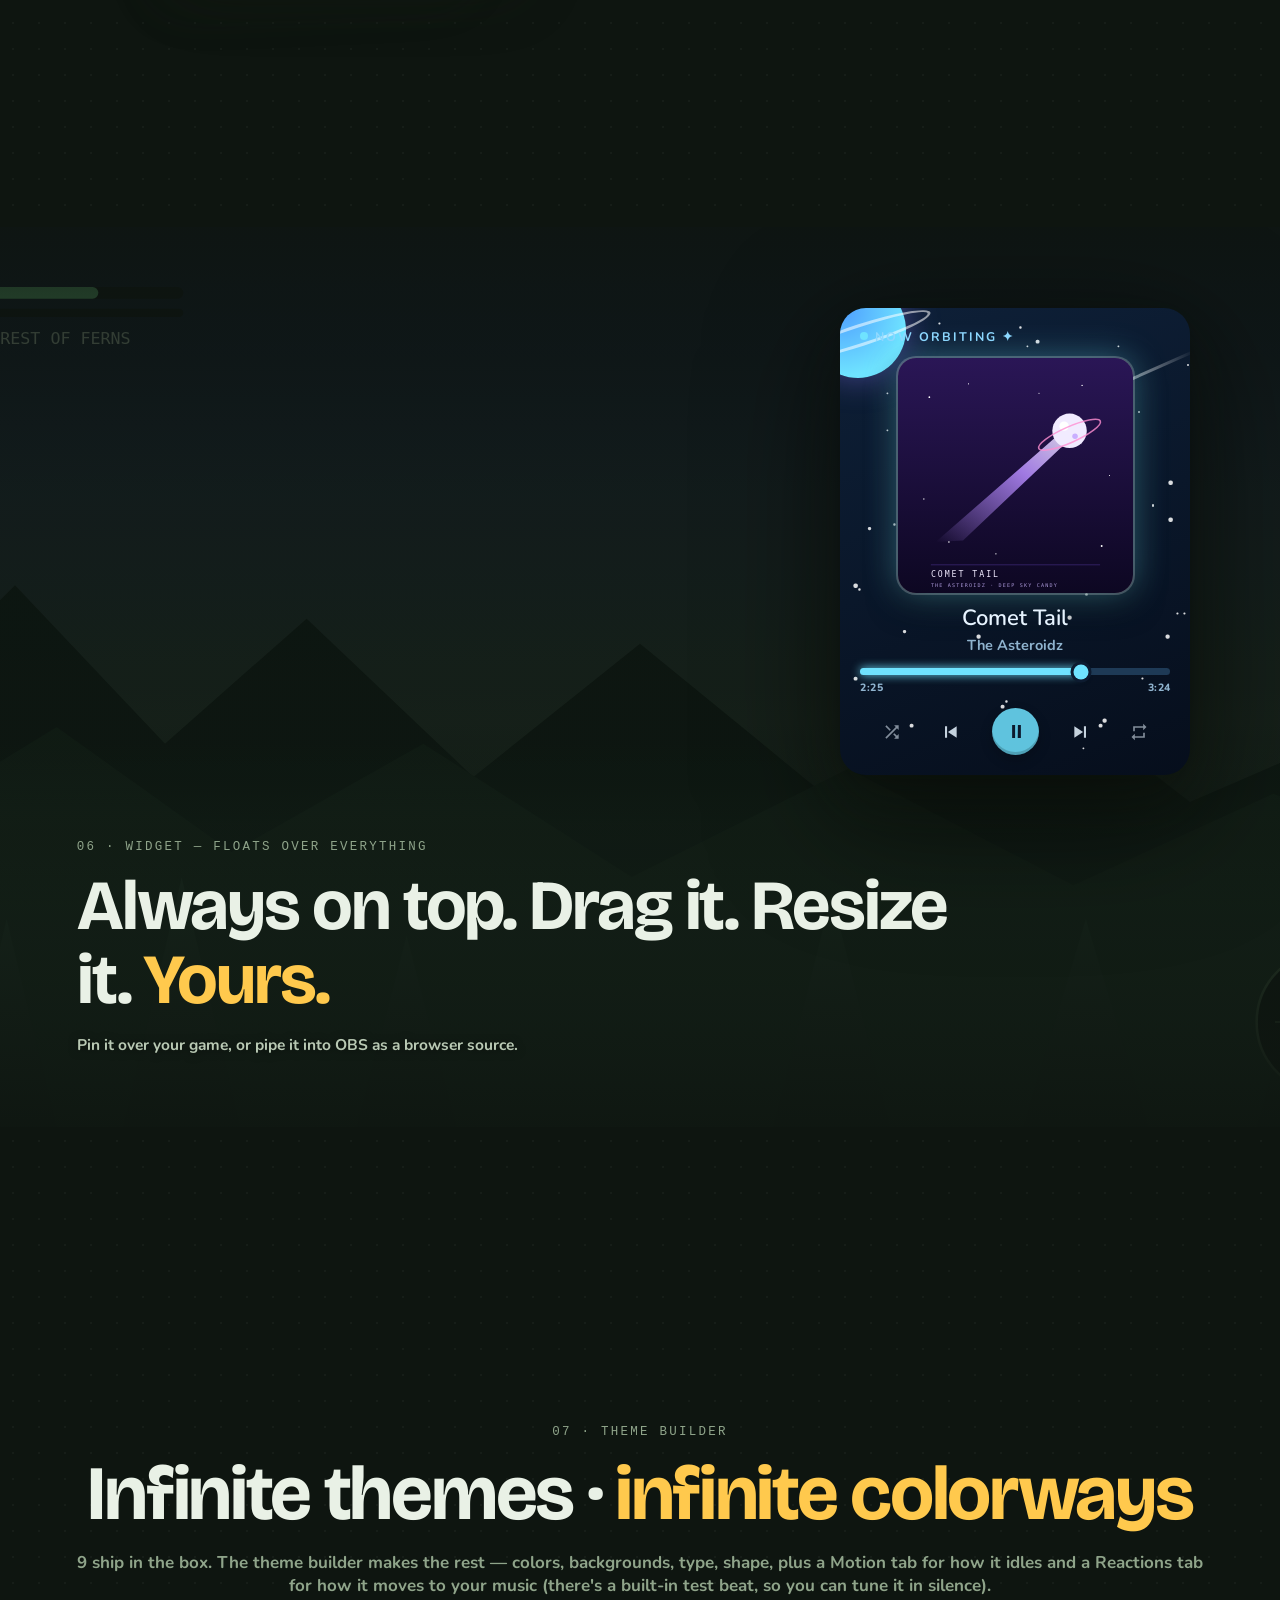
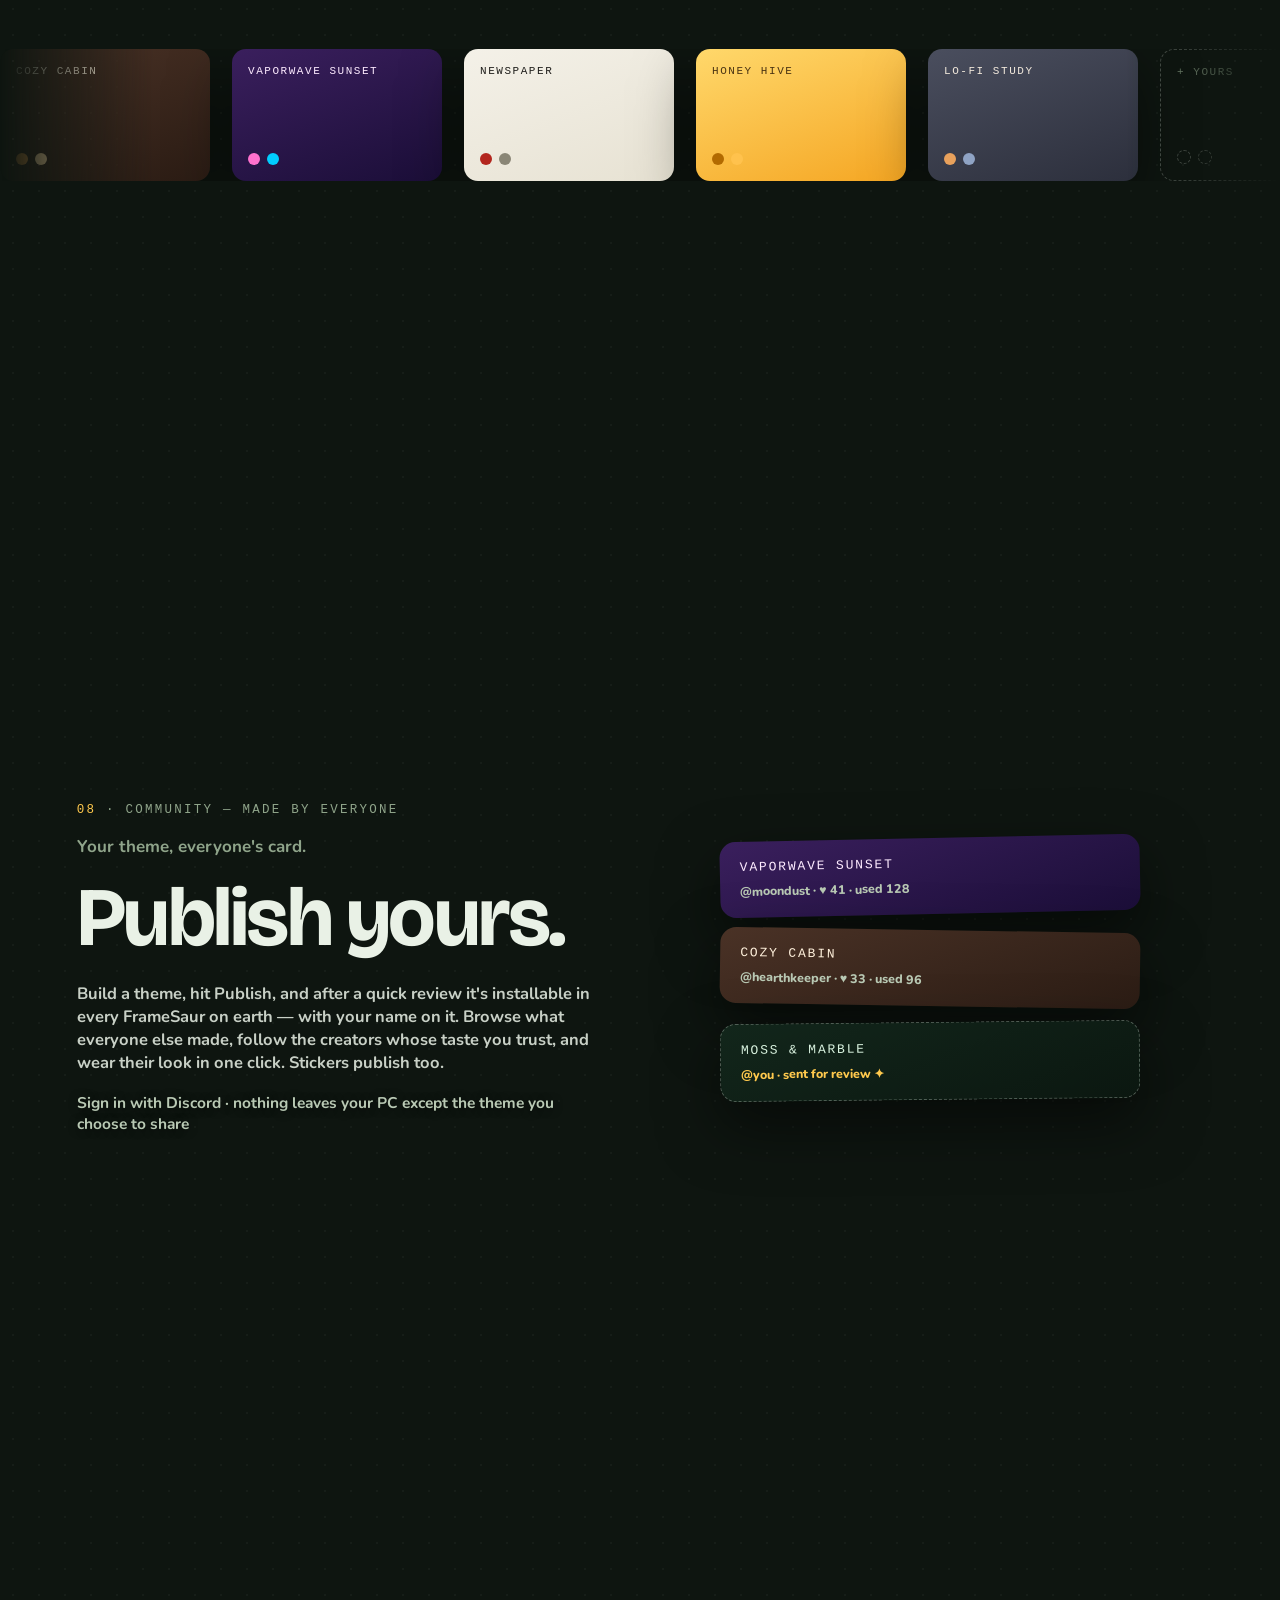
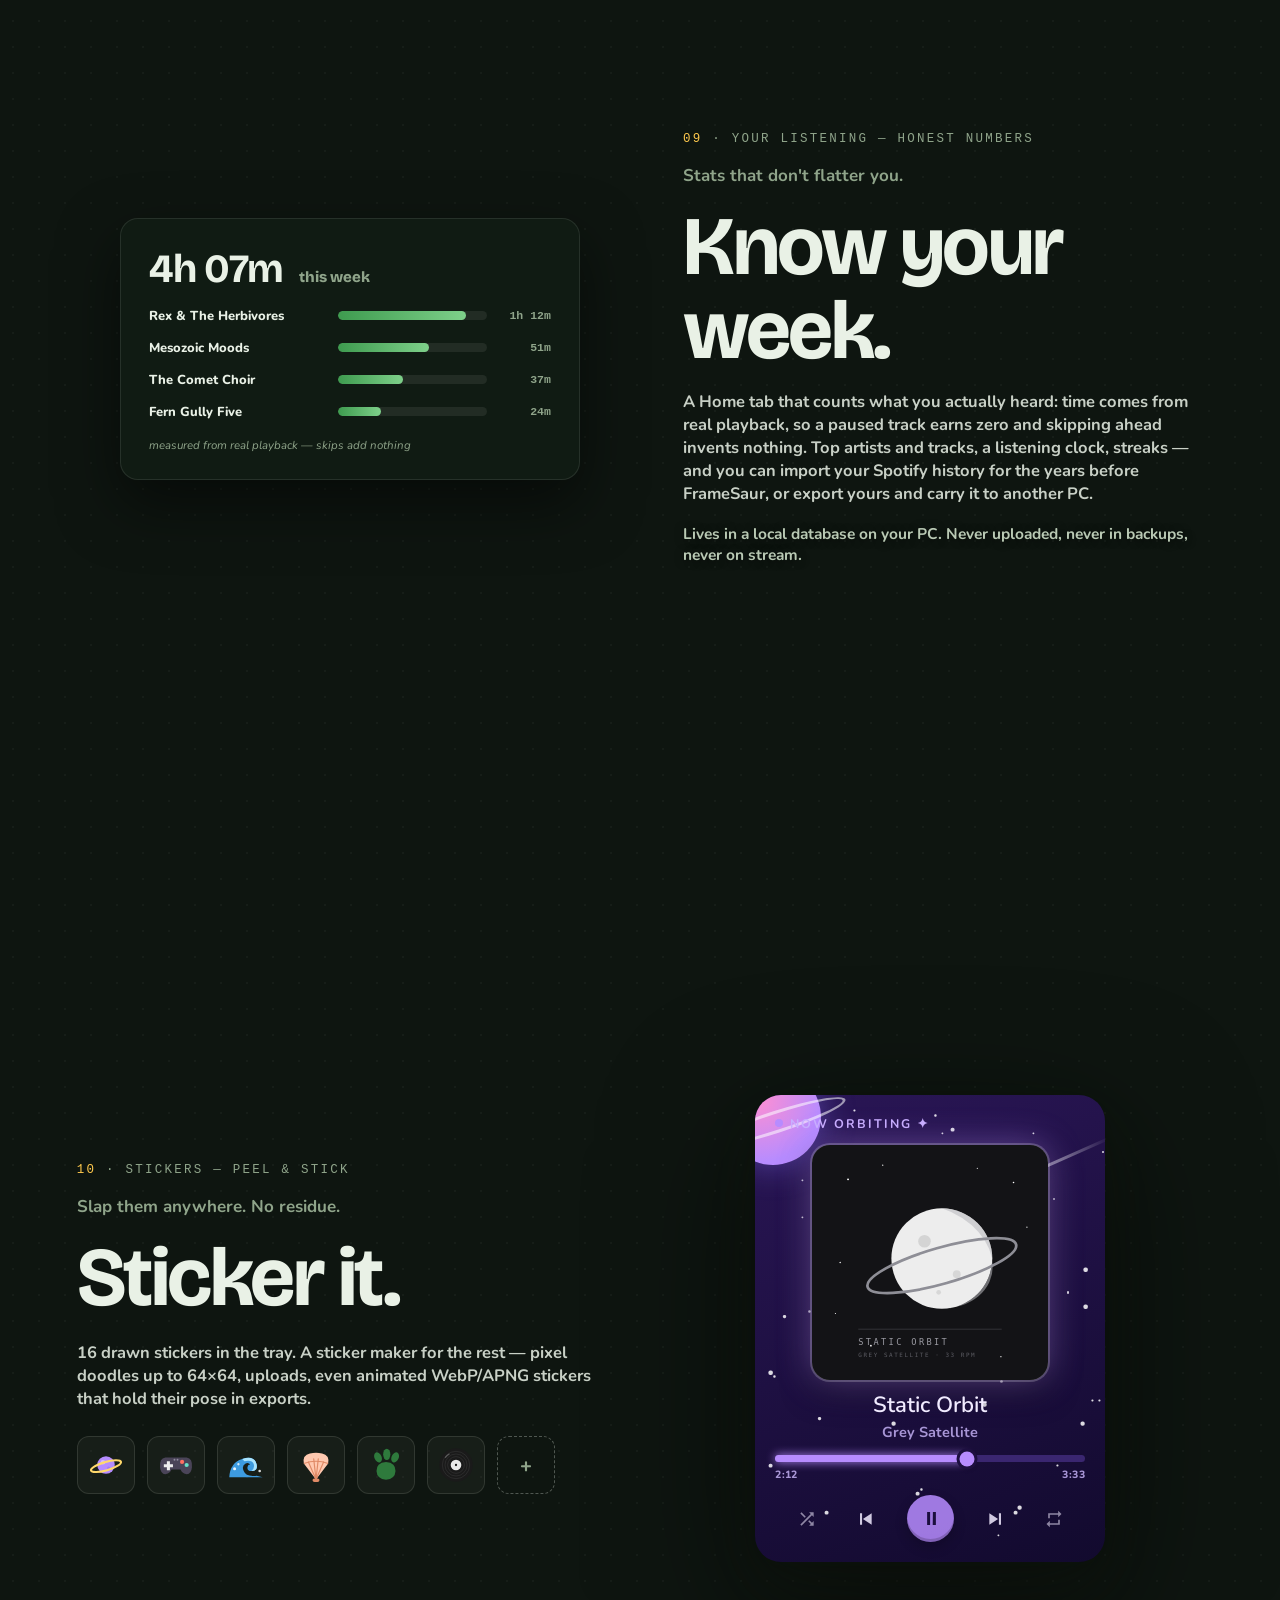
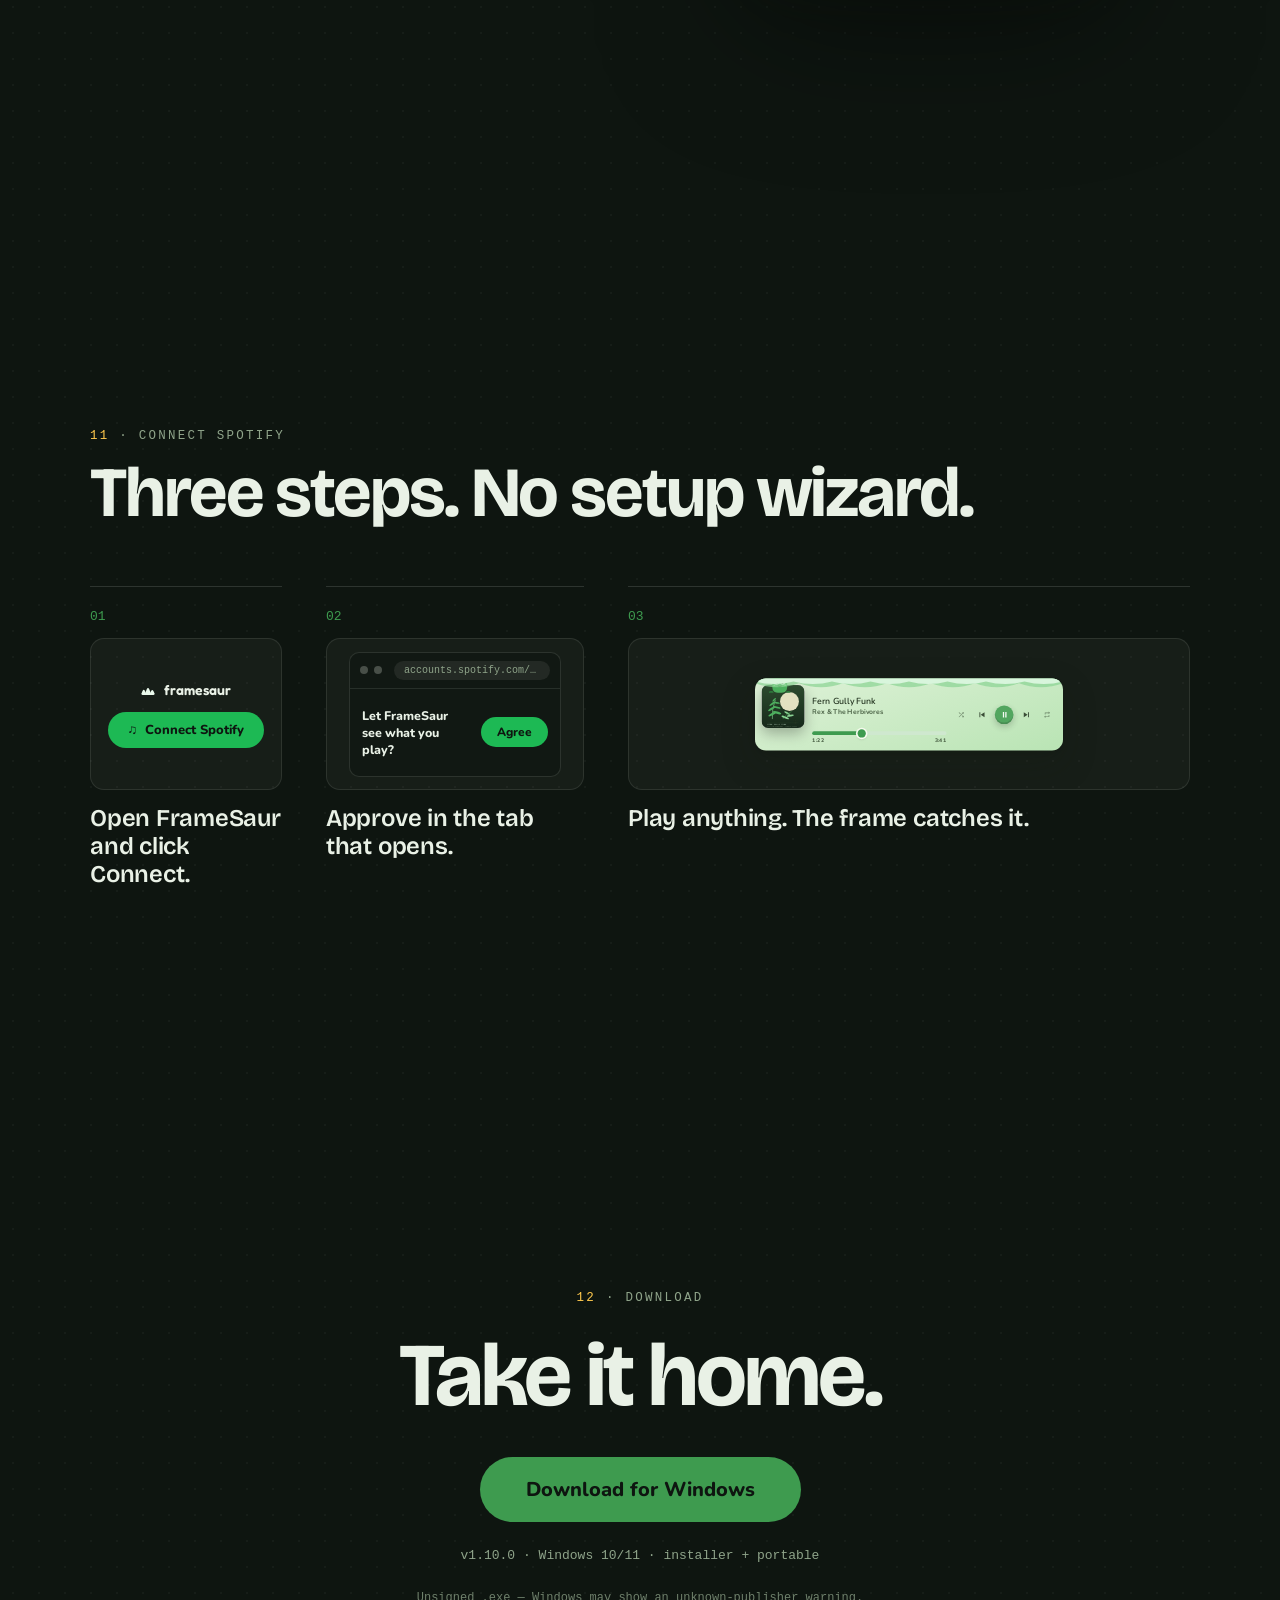
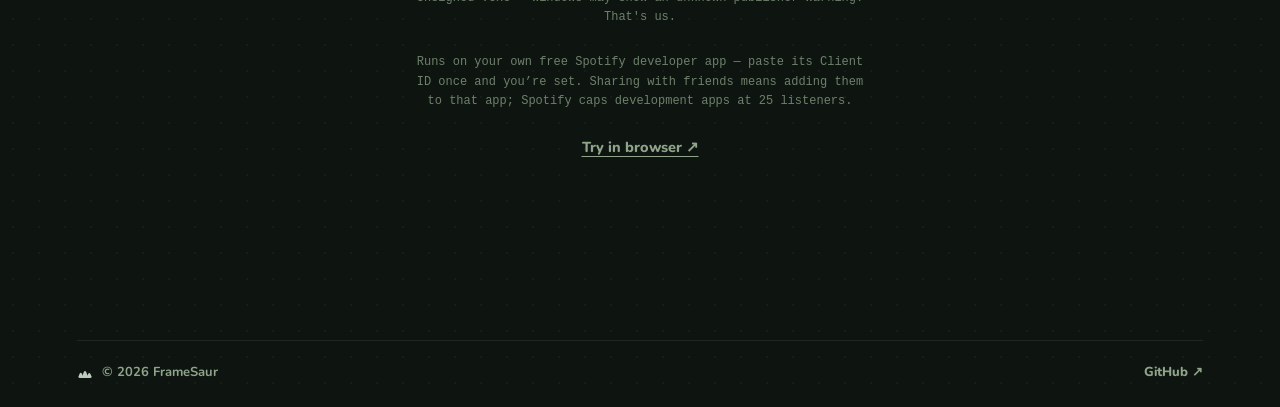
==== commit b17a16bf: "1.10.0: rebaked cards, version fallback, fresh browser build" ====
--- a/index.html
+++ b/index.html
@@ -37,21 +37,21 @@
       <div data-cardscale>
         <div data-anim class="hero-float">
           <div class="hero-carousel" data-hero-carousel>
-            <div class="hero-slot" data-hero-slot="0"><div class="frame" data-theme="dino" data-layout="portrait" data-deco="on" style="--f-bg1: #DFF2D8; --f-bg2: #B9E4B4; --f-card: #F7FBEF; --f-ink: #22321F; --f-sub: #4C6347; --f-line: #CFE8CF; --f-accent: #3E9B4F; --f-accent2: #8BD595; --f-label: #2E7A3C; --f-skin: #4CAF5E; --f-spike: #D8F5DC; --f-scan-bg: #22321F; --f-scan-ink: #CFF3D2; --f-play-ink: #FFFFFF; --f-glow: transparent; --f-pat: #8a9c85; --f-border-c: #647560; --f-glow-c: transparent; --f-bgmid: #cfecc9; --f-pat-a: 0.35; --f-pat-s: 22px; --f-bg-dim: 0.35; --bop: 0px;" data-fx="on">
+            <div class="hero-slot" data-hero-slot="0"><div class="frame" data-theme="dino" data-layout="portrait" data-deco="on" style="--f-bg1: #DFF2D8; --f-bg2: #B9E4B4; --f-card: #F7FBEF; --f-ink: #22321F; --f-sub: #4C6347; --f-line: #CFE8CF; --f-accent: #3E9B4F; --f-accent2: #8BD595; --f-label: #2E7A3C; --f-skin: #4CAF5E; --f-spike: #D8F5DC; --f-scan-bg: #22321F; --f-scan-ink: #CFF3D2; --f-play-ink: #FFFFFF; --f-glow: transparent; --f-pat: #8a9c85; --f-border-c: #647560; --f-glow-c: transparent; --f-bgmid: #cfecc9; --f-pat-a: 0.35; --f-pat-s: 22px; --f-bg-dim: 0.35; --bop: 0px; --rx-bass: 0.000; --rx-mid: 0.000; --rx-treble: 0.000; --rx-loudness: 0.000; --rx-beat: 0.000; --r-dino: 0; --r-progress: 0; --r-sparkles: 0; --r-stars: 0; --r-planet: 0; --r-glow: 0; --r-background: 0; --r-spikes: 0;" data-fx="on">
           <div class="ambient" hidden=""></div>
           <!-- schema-v2 background layer: pattern / uploaded image / ambient-animated kinds paint here (behind everything; not a .deco, so the Decorations toggle ignores it) -->
           <div class="bg-layer" hidden=""></div>
 
           <!-- theme decorations (behind the content) -->
           <div class="deco only-y2k chrome-edge"></div>
-          <div class="deco only-y2k y2k-bubbles"><svg viewBox="0 0 60 60" fill="none" stroke="#fff" stroke-width="2.5"><circle cx="40" cy="16" r="11"></circle><circle cx="17" cy="32" r="6.5"></circle><circle cx="37" cy="44" r="4"></circle></svg></div>
-          <div class="deco only-space starfield"><i class="tw" style="left: 53%; top: 8%; transform: scale(0.6); --m-delay: 0s;"></i><i style="left: 34%; top: 27%; transform: scale(1.5);"></i><i style="left: 15%; top: 46%; transform: scale(0.8);"></i><i class="tw" style="left: 96%; top: 65%; transform: scale(0.7); --m-delay: 1.2000000000000002s;"></i><i style="left: 77%; top: 32%; transform: scale(1.2);"></i><i style="left: 58%; top: 51%; transform: scale(1.1);"></i><i class="tw" style="left: 39%; top: 70%; transform: scale(1.4); --m-delay: 2.4000000000000004s;"></i><i style="left: 20%; top: 89%; transform: scale(1.3);"></i><i style="left: 5%; top: 60%; transform: scale(0.8);"></i><i class="tw" style="left: 86%; top: 79%; transform: scale(0.7); --m-delay: 0.8s;"></i><i style="left: 98%; top: 65%; transform: scale(0.7);"></i><i style="left: 17%; top: 46%; transform: scale(0.8);"></i><i class="tw" style="left: 60%; top: 27%; transform: scale(1.5); --m-delay: 2s;"></i><i style="left: 79%; top: 8%; transform: scale(0.6);"></i><i style="left: 74%; top: 89%; transform: scale(1.3);"></i><i class="tw" style="left: 93%; top: 70%; transform: scale(1.4); --m-delay: 0.4s;"></i><i style="left: 36%; top: 51%; transform: scale(1.1);"></i><i style="left: 55%; top: 32%; transform: scale(1.2);"></i><i class="tw" style="left: 50%; top: 13%; transform: scale(1.5); --m-delay: 1.6s;"></i><i style="left: 69%; top: 94%; transform: scale(0.6);"></i><i style="left: 65%; top: 66%; transform: scale(1.4);"></i><i class="tw" style="left: 46%; top: 85%; transform: scale(1.3); --m-delay: 0s;"></i><i style="left: 27%; top: 28%; transform: scale(1.2);"></i><i style="left: 8%; top: 47%; transform: scale(1.1);"></i><i class="tw" style="left: 89%; top: 42%; transform: scale(1); --m-delay: 1.2000000000000002s;"></i><i style="left: 70%; top: 61%; transform: scale(0.9);"></i><i style="left: 51%; top: 4%; transform: scale(0.8);"></i><i class="tw" style="left: 32%; top: 23%; transform: scale(0.7); --m-delay: 2.4000000000000004s;"></i><i style="left: 13%; top: 18%; transform: scale(0.6);"></i><i style="left: 94%; top: 37%; transform: scale(1.5);"></i><i class="tw" style="left: 56%; top: 7%; transform: scale(1.3); --m-delay: 0.8s;"></i><i style="left: 75%; top: 88%; transform: scale(1.4);"></i><i style="left: 94%; top: 45%; transform: scale(1.5);"></i><i class="tw" style="left: 13%; top: 26%; transform: scale(0.6); --m-delay: 2s;"></i><i style="left: 80%; top: 31%; transform: scale(0.9);"></i><i style="left: 99%; top: 12%; transform: scale(1);"></i><i class="tw" style="left: 18%; top: 69%; transform: scale(1.1); --m-delay: 0.4s;"></i><i style="left: 37%; top: 50%; transform: scale(1.2);"></i><i style="left: 4%; top: 59%; transform: scale(1.5);"></i><i class="tw" style="left: 23%; top: 40%; transform: scale(0.6); --m-delay: 1.6s;"></i><i style="left: 47%; top: 84%; transform: scale(0.8);"></i><i style="left: 28%; top: 3%; transform: scale(0.7);"></i><i class="tw" style="left: 85%; top: 22%; transform: scale(1); --m-delay: 0s;"></i><i style="left: 66%; top: 41%; transform: scale(0.9);"></i><i style="left: 23%; top: 60%; transform: scale(1.4);"></i><i class="tw" style="left: 4%; top: 79%; transform: scale(1.3); --m-delay: 1.2000000000000002s;"></i></div>
-          <div class="deco only-space planet"></div>
-          <div class="deco only-space comet"></div>
+          <div class="deco only-y2k y2k-bubbles" data-m="bob" style="--m-kf: m-bob; --m-dur: 4.500s; --m-ease: ease-in-out; --m-amt: 1;"><svg viewBox="0 0 60 60" fill="none" stroke="#fff" stroke-width="2.5"><circle cx="40" cy="16" r="11"></circle><circle cx="17" cy="32" r="6.5"></circle><circle cx="37" cy="44" r="4"></circle></svg></div>
+          <div class="deco only-space starfield"><i class="tw" style="left: 53%; top: 8%; transform: scale(0.6); --m-delay: 0s; --m-kf: m-twinkle; --m-dur: 2.800s; --m-ease: ease; --m-amt: 1;" data-m="twinkle"></i><i style="left: 34%; top: 27%; transform: scale(1.5);"></i><i style="left: 15%; top: 46%; transform: scale(0.8);"></i><i class="tw" style="left: 96%; top: 65%; transform: scale(0.7); --m-delay: 1.2000000000000002s; --m-kf: m-twinkle; --m-dur: 2.800s; --m-ease: ease; --m-amt: 1;" data-m="twinkle"></i><i style="left: 77%; top: 32%; transform: scale(1.2);"></i><i style="left: 58%; top: 51%; transform: scale(1.1);"></i><i class="tw" style="left: 39%; top: 70%; transform: scale(1.4); --m-delay: 2.4000000000000004s; --m-kf: m-twinkle; --m-dur: 2.800s; --m-ease: ease; --m-amt: 1;" data-m="twinkle"></i><i style="left: 20%; top: 89%; transform: scale(1.3);"></i><i style="left: 5%; top: 60%; transform: scale(0.8);"></i><i class="tw" style="left: 86%; top: 79%; transform: scale(0.7); --m-delay: 0.8s; --m-kf: m-twinkle; --m-dur: 2.800s; --m-ease: ease; --m-amt: 1;" data-m="twinkle"></i><i style="left: 98%; top: 65%; transform: scale(0.7);"></i><i style="left: 17%; top: 46%; transform: scale(0.8);"></i><i class="tw" style="left: 60%; top: 27%; transform: scale(1.5); --m-delay: 2s; --m-kf: m-twinkle; --m-dur: 2.800s; --m-ease: ease; --m-amt: 1;" data-m="twinkle"></i><i style="left: 79%; top: 8%; transform: scale(0.6);"></i><i style="left: 74%; top: 89%; transform: scale(1.3);"></i><i class="tw" style="left: 93%; top: 70%; transform: scale(1.4); --m-delay: 0.4s; --m-kf: m-twinkle; --m-dur: 2.800s; --m-ease: ease; --m-amt: 1;" data-m="twinkle"></i><i style="left: 36%; top: 51%; transform: scale(1.1);"></i><i style="left: 55%; top: 32%; transform: scale(1.2);"></i><i class="tw" style="left: 50%; top: 13%; transform: scale(1.5); --m-delay: 1.6s; --m-kf: m-twinkle; --m-dur: 2.800s; --m-ease: ease; --m-amt: 1;" data-m="twinkle"></i><i style="left: 69%; top: 94%; transform: scale(0.6);"></i><i style="left: 65%; top: 66%; transform: scale(1.4);"></i><i class="tw" style="left: 46%; top: 85%; transform: scale(1.3); --m-delay: 0s; --m-kf: m-twinkle; --m-dur: 2.800s; --m-ease: ease; --m-amt: 1;" data-m="twinkle"></i><i style="left: 27%; top: 28%; transform: scale(1.2);"></i><i style="left: 8%; top: 47%; transform: scale(1.1);"></i><i class="tw" style="left: 89%; top: 42%; transform: scale(1); --m-delay: 1.2000000000000002s; --m-kf: m-twinkle; --m-dur: 2.800s; --m-ease: ease; --m-amt: 1;" data-m="twinkle"></i><i style="left: 70%; top: 61%; transform: scale(0.9);"></i><i style="left: 51%; top: 4%; transform: scale(0.8);"></i><i class="tw" style="left: 32%; top: 23%; transform: scale(0.7); --m-delay: 2.4000000000000004s; --m-kf: m-twinkle; --m-dur: 2.800s; --m-ease: ease; --m-amt: 1;" data-m="twinkle"></i><i style="left: 13%; top: 18%; transform: scale(0.6);"></i><i style="left: 94%; top: 37%; transform: scale(1.5);"></i><i class="tw" style="left: 56%; top: 7%; transform: scale(1.3); --m-delay: 0.8s; --m-kf: m-twinkle; --m-dur: 2.800s; --m-ease: ease; --m-amt: 1;" data-m="twinkle"></i><i style="left: 75%; top: 88%; transform: scale(1.4);"></i><i style="left: 94%; top: 45%; transform: scale(1.5);"></i><i class="tw" style="left: 13%; top: 26%; transform: scale(0.6); --m-delay: 2s; --m-kf: m-twinkle; --m-dur: 2.800s; --m-ease: ease; --m-amt: 1;" data-m="twinkle"></i><i style="left: 80%; top: 31%; transform: scale(0.9);"></i><i style="left: 99%; top: 12%; transform: scale(1);"></i><i class="tw" style="left: 18%; top: 69%; transform: scale(1.1); --m-delay: 0.4s; --m-kf: m-twinkle; --m-dur: 2.800s; --m-ease: ease; --m-amt: 1;" data-m="twinkle"></i><i style="left: 37%; top: 50%; transform: scale(1.2);"></i><i style="left: 4%; top: 59%; transform: scale(1.5);"></i><i class="tw" style="left: 23%; top: 40%; transform: scale(0.6); --m-delay: 1.6s; --m-kf: m-twinkle; --m-dur: 2.800s; --m-ease: ease; --m-amt: 1;" data-m="twinkle"></i><i style="left: 47%; top: 84%; transform: scale(0.8);"></i><i style="left: 28%; top: 3%; transform: scale(0.7);"></i><i class="tw" style="left: 85%; top: 22%; transform: scale(1); --m-delay: 0s; --m-kf: m-twinkle; --m-dur: 2.800s; --m-ease: ease; --m-amt: 1;" data-m="twinkle"></i><i style="left: 66%; top: 41%; transform: scale(0.9);"></i><i style="left: 23%; top: 60%; transform: scale(1.4);"></i><i class="tw" style="left: 4%; top: 79%; transform: scale(1.3); --m-delay: 1.2000000000000002s; --m-kf: m-twinkle; --m-dur: 2.800s; --m-ease: ease; --m-amt: 1;" data-m="twinkle"></i></div>
+          <div class="deco only-space planet" data-m="drift" style="--m-kf: m-drift; --m-dur: 8.000s; --m-ease: ease-in-out; --m-amt: 1;"></div>
+          <div class="deco only-space comet" data-m="streak" style="--m-kf: m-streak; --m-dur: 9.000s; --m-ease: ease-in; --m-amt: 1;"></div>
           <div class="deco only-minimal min-rule"></div>
-          <div class="deco only-dino dino-sun"></div>
-          <div class="deco only-sunset retro-sun-deco"></div>
-          <div class="deco only-sunset horizon-lines"><i class="edge"></i><i class="dash"></i></div>
+          <div class="deco only-dino dino-sun" data-m="breathe" style="--m-kf: m-breathe; --m-dur: 4.600s; --m-ease: ease-in-out; --m-amt: 0.56;"></div>
+          <div class="deco only-sunset retro-sun-deco" data-m="breathe" style="--m-kf: m-breathe; --m-dur: 4.600s; --m-ease: ease-in-out; --m-amt: 0.56;"></div>
+          <div class="deco only-sunset horizon-lines"><i class="edge"></i><i class="dash" data-m="scroll" style="--m-kf: m-scroll; --m-dur: 1.600s; --m-ease: linear; --m-amt: 1;"></i></div>
           <!-- Cat Nap. Ears sit inside the top edge (the card clips anything above it, same reason the dino
                spike-row is top:-1px), and every fill is a --f-* var so all three variants re-tint for free. -->
           <div class="deco only-cat cat-ears"><svg viewBox="0 0 90 32" preserveAspectRatio="none">
@@ -60,6 +60,38 @@
           </svg></div>
           <div class="deco only-cat cat-tail"><svg viewBox="0 0 70 46" fill="none">
             <path d="M66 44 Q66 20 48 14 Q30 8 24 20 Q19 30 30 32 Q38 33 37 25" stroke="var(--f-skin)" stroke-width="7" stroke-linecap="round"></path>
+          </svg></div>
+          <div class="deco only-jade jade-lines"></div>
+          <div class="deco only-jade jade-clouds" data-m="drift" style="--m-kf: m-drift; --m-dur: 4.800s; --m-ease: ease-in-out; --m-amt: 0.8;"><svg viewBox="0 0 120 44" fill="none">
+            <path d="M8 34c-6-2-6-10 1-11-2-7 8-11 12-5 6-5 15 0 12 8 8 0 9 10 1 11z" fill="var(--f-label)" opacity=".16"></path>
+            <path d="M64 40c-5-1-5-8 0-9-1-6 7-9 10-4 5-4 12 0 10 6 6 0 7 8 0 8z" fill="var(--f-label)" opacity=".12"></path>
+            <path d="M34 20c4-1 5-5 2-7M88 24c4-1 5-5 2-7" stroke="var(--f-accent2)" stroke-width="1.6" stroke-linecap="round" opacity=".5"></path>
+          </svg></div>
+          <div class="deco only-jade jade-lantern" data-m="sway" style="--m-kf: m-sway; --m-dur: 4.400s; --m-ease: ease-in-out; --m-amt: 0.7;"><svg viewBox="0 0 26 46">
+            <path d="M13 0v6" stroke="var(--f-label)" stroke-width="1.4"></path>
+            <rect x="8" y="6" width="10" height="3" rx="1.5" fill="var(--f-accent2)"></rect>
+            <ellipse cx="13" cy="19" rx="9" ry="10" fill="var(--f-accent2)"></ellipse>
+            <path d="M6.5 15h13M6 19h14M6.5 23h13" stroke="var(--f-card)" stroke-width="1" opacity=".55"></path>
+            <rect x="8" y="28" width="10" height="3" rx="1.5" fill="var(--f-accent2)"></rect>
+            <path d="M13 31v5" stroke="var(--f-label)" stroke-width="1.2"></path>
+            <path d="M11 36h4l-1 8h-2z" fill="var(--f-accent2)" opacity=".85"></path>
+          </svg></div>
+          <div class="deco only-jade jade-seal"><svg viewBox="0 0 22 22">
+            <rect x="1" y="1" width="20" height="20" rx="3" fill="var(--f-accent2)" opacity=".9"></rect>
+            <path d="M6 6.5h10M6 11h10M6 15.5h6M11.5 6.5v9" stroke="var(--f-card)" stroke-width="1.8" opacity=".9"></path>
+          </svg></div>
+          <div class="deco only-ufo ufo-stars"><i style="left:8%;top:8%"></i><i class="tw" style="left: 22%; top: 16%; --m-kf: m-twinkle; --m-dur: 2.800s; --m-ease: ease; --m-amt: 1;" data-m="twinkle"></i><i style="left:38%;top:6%"></i><i class="tw" style="left: 60%; top: 12%; --m-kf: m-twinkle; --m-dur: 2.800s; --m-ease: ease; --m-amt: 1;" data-m="twinkle"></i><i style="left:80%;top:7%"></i><i class="tw" style="left: 91%; top: 20%; --m-kf: m-twinkle; --m-dur: 2.800s; --m-ease: ease; --m-amt: 1;" data-m="twinkle"></i><i style="left:14%;top:30%"></i><i class="tw" style="left: 70%; top: 27%; --m-kf: m-twinkle; --m-dur: 2.800s; --m-ease: ease; --m-amt: 1;" data-m="twinkle"></i></div>
+          <div class="deco only-ufo ufo-hills"><svg viewBox="0 0 350 60" preserveAspectRatio="none">
+            <path d="M0 34C40 20 80 24 120 34s90 16 140 6 60-12 90-4V60H0z" fill="var(--f-line)" opacity=".55"></path>
+            <ellipse cx="120" cy="46" rx="26" ry="5" fill="none" stroke="var(--f-accent)" stroke-width="1.4" opacity=".5"></ellipse>
+            <ellipse cx="120" cy="46" rx="14" ry="2.6" fill="none" stroke="var(--f-accent)" stroke-width="1.2" opacity=".7"></ellipse>
+          </svg></div>
+          <div class="deco only-ufo ufo-saucer" data-m="float" style="--m-kf: m-float; --m-dur: 5.250s; --m-ease: ease-in-out; --m-amt: 0.9;"><svg viewBox="0 0 64 54">
+            <path d="M22 46 32 18 42 46z" fill="var(--f-accent)" opacity=".16"></path>
+            <ellipse cx="32" cy="12" rx="8" ry="6" fill="var(--f-spike)" opacity=".9"></ellipse>
+            <ellipse cx="32" cy="16" rx="16" ry="6" fill="var(--f-skin)"></ellipse>
+            <ellipse cx="32" cy="14.5" rx="16" ry="4.5" fill="var(--f-sub)" opacity=".35"></ellipse>
+            <circle cx="22" cy="17.5" r="1.5" fill="var(--f-accent2)"></circle><circle cx="32" cy="19" r="1.5" fill="var(--f-accent2)"></circle><circle cx="42" cy="17.5" r="1.5" fill="var(--f-accent2)"></circle>
           </svg></div>
           <div class="deco only-cat cat-yarn"><svg viewBox="0 0 54 44">
             <circle cx="18" cy="26" r="15" fill="var(--f-accent2)"></circle>
@@ -68,19 +100,19 @@
               <path d="M33 26 Q44 22 46 10 Q47 4 52 4"></path>
             </g>
           </svg></div>
-          <div class="deco only-mono mono-halftone"></div>
+          <div class="deco only-mono mono-halftone" data-m="breathe" style="--m-kf: m-breathe; --m-dur: 6.000s; --m-ease: ease-in-out; --m-amt: 1.84;"></div>
           <div class="deco only-mono mono-corners"><i class="tl"></i><i class="tr"></i><i class="bl"></i><i class="br"></i></div>
 
           <div class="frame-inner">
-            <div class="np-label"><span class="live-dot"></span><span>RAWR-ING NOW</span></div>
+            <div class="np-label"><span class="live-dot" data-m="pulse" style="--m-kf: m-pulse; --m-dur: 1.600s; --m-ease: ease; --m-amt: 1;"></span><span>RAWR-ING NOW</span></div>
 
             <div class="art-wrap">
               <!-- Boxy (the mascot) peeking over the cover: squircle head, spikes + hands in the theme's label colour -->
-              <div class="deco only-dino dino-peek">
+              <div class="deco only-dino dino-peek" data-m="float" style="--m-kf: m-float; --m-dur: 7.500s; --m-ease: ease-in-out; --m-amt: 1; --r-v: var(--r-dino,0);" data-rx-base="1" data-rx="bounce">
                 <svg viewBox="0 0 120 74">
                   <path d="M46 20 Q49 11 54 18 M56 16 Q59 8 63 15 M65 16 Q69 9 72 18" fill="var(--f-label)"></path>
                   <rect x="34" y="16" width="52" height="58" rx="19" fill="var(--f-skin)"></rect>
-                  <g class="blink">
+                  <g class="blink" data-m="blink" style="--m-kf: m-blink; --m-dur: 4.600s; --m-ease: ease; --m-amt: 1;">
                     <circle cx="49" cy="38" r="8.5" fill="#fff"></circle><circle cx="51" cy="39.5" r="3.6" fill="#16240F"></circle>
                     <circle cx="71" cy="38" r="8.5" fill="#fff"></circle><circle cx="69" cy="39.5" r="3.6" fill="#16240F"></circle>
                   </g>
@@ -104,7 +136,7 @@
               </div>
 
               <!-- Reef "tidepool": an in-flow crest whose ::after floods everything below it (progress + controls sit in the pool) -->
-              <div class="deco only-ocean tide"><span class="pebbles"><i></i><i></i><i></i></span><svg viewBox="0 0 300 56" preserveAspectRatio="none"><path d="M0 34 Q40 10 75 30 Q115 52 150 30 Q190 6 225 28 Q265 48 300 26 L300 56 L0 56 Z" fill="var(--f-accent)"></path></svg></div>
+              <div class="deco only-ocean tide"><span class="pebbles"><i></i><i></i><i></i></span><svg viewBox="0 0 300 56" preserveAspectRatio="none" data-m="slide" style="--m-kf: m-slide; --m-dur: 6.000s; --m-ease: ease-in-out; --m-amt: 1;"><path d="M0 34 Q40 10 75 30 Q115 52 150 30 Q190 6 225 28 Q265 48 300 26 L300 56 L0 56 Z" fill="var(--f-accent)"></path></svg></div>
               <div class="a-row">
                 <div class="a-bars" data-built="1"><b><i style="transform: scaleY(0.22);"></i><u style="transform: translateY(-4px);"></u></b><b><i style="transform: scaleY(0.34);"></i><u style="transform: translateY(-5px);"></u></b><b><i style="transform: scaleY(0.5);"></i><u style="transform: translateY(-8px);"></u></b><b><i style="transform: scaleY(0.66);"></i><u style="transform: translateY(-11px);"></u></b><b><i style="transform: scaleY(0.78);"></i><u style="transform: translateY(-12px);"></u></b><b><i style="transform: scaleY(0.86);"></i><u style="transform: translateY(-14px);"></u></b><b><i style="transform: scaleY(0.72);"></i><u style="transform: translateY(-12px);"></u></b><b><i style="transform: scaleY(0.58);"></i><u style="transform: translateY(-9px);"></u></b><b><i style="transform: scaleY(0.66);"></i><u style="transform: translateY(-11px);"></u></b><b><i style="transform: scaleY(0.8);"></i><u style="transform: translateY(-13px);"></u></b><b><i style="transform: scaleY(0.9);"></i><u style="transform: translateY(-14px);"></u></b><b><i style="transform: scaleY(0.74);"></i><u style="transform: translateY(-12px);"></u></b><b><i style="transform: scaleY(0.6);"></i><u style="transform: translateY(-10px);"></u></b><b><i style="transform: scaleY(0.7);"></i><u style="transform: translateY(-11px);"></u></b><b><i style="transform: scaleY(0.84);"></i><u style="transform: translateY(-13px);"></u></b><b><i style="transform: scaleY(0.66);"></i><u style="transform: translateY(-11px);"></u></b><b><i style="transform: scaleY(0.52);"></i><u style="transform: translateY(-8px);"></u></b><b><i style="transform: scaleY(0.62);"></i><u style="transform: translateY(-10px);"></u></b><b><i style="transform: scaleY(0.74);"></i><u style="transform: translateY(-12px);"></u></b><b><i style="transform: scaleY(0.58);"></i><u style="transform: translateY(-9px);"></u></b><b><i style="transform: scaleY(0.44);"></i><u style="transform: translateY(-7px);"></u></b><b><i style="transform: scaleY(0.34);"></i><u style="transform: translateY(-5px);"></u></b><b><i style="transform: scaleY(0.26);"></i><u style="transform: translateY(-4px);"></u></b><b><i style="transform: scaleY(0.2);"></i><u style="transform: translateY(-3px);"></u></b></div>
                 <svg class="a-wave" viewBox="0 0 100 24" preserveAspectRatio="none" aria-hidden="true"><polyline points="0.0,17.6 4.3,15.2 8.7,12.0 13.0,8.8 17.4,6.4 21.7,4.8 26.1,7.6 30.4,10.4 34.8,8.8 39.1,6.0 43.5,4.0 47.8,7.2 52.2,10.0 56.5,8.0 60.9,5.2 65.2,8.8 69.6,11.6 73.9,9.6 78.3,7.2 82.6,10.4 87.0,13.2 91.3,15.2 95.7,16.8 100.0,18.0"></polyline></svg>
@@ -134,31 +166,31 @@
           <div class="deco only-dino spike-row">
             <svg viewBox="0 0 350 24" preserveAspectRatio="none"><path d="M0 0 H350 V9.600000000000001 Q 325 24 300 9.600000000000001 Q 275 24 250 9.600000000000001 Q 225 24 200 9.600000000000001 Q 175 24 150 9.600000000000001 Q 125 24 100 9.600000000000001 Q 75 24 50 9.600000000000001 Q 25 24 0 9.600000000000001 Z" fill="var(--f-accent2)" opacity="0.7"></path><path d="M0 0 H350 V6.4 Q 328.125 16 306.25 6.4 Q 284.375 16 262.5 6.4 Q 240.625 16 218.75 6.4 Q 196.875 16 175 6.4 Q 153.125 16 131.25 6.4 Q 109.375 16 87.5 6.4 Q 65.625 16 43.75 6.4 Q 21.875 16 0 6.4 Z" fill="var(--f-spike)" opacity="1"></path></svg>
           </div>
-          <div class="deco only-dino leaf-corner a"><svg viewBox="0 0 60 60"><path d="M30 56 Q28 34 30 16" stroke="var(--f-label)" stroke-width="3" fill="none" stroke-linecap="round"></path><g fill="var(--f-label)"><ellipse cx="20" cy="26" rx="10" ry="5" transform="rotate(-32 20 26)"></ellipse><ellipse cx="40" cy="22" rx="10" ry="5" transform="rotate(28 40 22)"></ellipse><ellipse cx="19" cy="40" rx="11" ry="5.5" transform="rotate(-24 19 40)"></ellipse><ellipse cx="41" cy="37" rx="11" ry="5.5" transform="rotate(20 41 37)"></ellipse></g></svg></div>
-          <div class="deco only-dino leaf-corner b"><svg viewBox="0 0 60 60"><path d="M30 56 Q28 34 30 16" stroke="var(--f-label)" stroke-width="3" fill="none" stroke-linecap="round"></path><g fill="var(--f-label)"><ellipse cx="20" cy="26" rx="10" ry="5" transform="rotate(-32 20 26)"></ellipse><ellipse cx="40" cy="22" rx="10" ry="5" transform="rotate(28 40 22)"></ellipse><ellipse cx="19" cy="40" rx="11" ry="5.5" transform="rotate(-24 19 40)"></ellipse><ellipse cx="41" cy="37" rx="11" ry="5.5" transform="rotate(20 41 37)"></ellipse></g></svg></div>
+          <div class="deco only-dino leaf-corner a" data-m="sway" style="--m-kf: m-sway; --m-dur: 5.500s; --m-ease: ease-in-out; --m-amt: 1;"><svg viewBox="0 0 60 60"><path d="M30 56 Q28 34 30 16" stroke="var(--f-label)" stroke-width="3" fill="none" stroke-linecap="round"></path><g fill="var(--f-label)"><ellipse cx="20" cy="26" rx="10" ry="5" transform="rotate(-32 20 26)"></ellipse><ellipse cx="40" cy="22" rx="10" ry="5" transform="rotate(28 40 22)"></ellipse><ellipse cx="19" cy="40" rx="11" ry="5.5" transform="rotate(-24 19 40)"></ellipse><ellipse cx="41" cy="37" rx="11" ry="5.5" transform="rotate(20 41 37)"></ellipse></g></svg></div>
+          <div class="deco only-dino leaf-corner b" data-m="sway" style="--m-kf: m-sway; --m-dur: 5.500s; --m-ease: ease-in-out; --m-amt: 1;"><svg viewBox="0 0 60 60"><path d="M30 56 Q28 34 30 16" stroke="var(--f-label)" stroke-width="3" fill="none" stroke-linecap="round"></path><g fill="var(--f-label)"><ellipse cx="20" cy="26" rx="10" ry="5" transform="rotate(-32 20 26)"></ellipse><ellipse cx="40" cy="22" rx="10" ry="5" transform="rotate(28 40 22)"></ellipse><ellipse cx="19" cy="40" rx="11" ry="5.5" transform="rotate(-24 19 40)"></ellipse><ellipse cx="41" cy="37" rx="11" ry="5.5" transform="rotate(20 41 37)"></ellipse></g></svg></div>
           <div class="deco only-dino paw-trail"><svg viewBox="0 0 70 34" fill="var(--f-ink)"><circle cx="12" cy="24" r="5"></circle><circle cx="7" cy="17" r="2.2"></circle><circle cx="12" cy="15" r="2.2"></circle><circle cx="17" cy="17" r="2.2"></circle><circle cx="38" cy="14" r="5"></circle><circle cx="33" cy="7" r="2.2"></circle><circle cx="38" cy="5" r="2.2"></circle><circle cx="43" cy="7" r="2.2"></circle><circle cx="60" cy="26" r="5"></circle><circle cx="55" cy="19" r="2.2"></circle><circle cx="60" cy="17" r="2.2"></circle><circle cx="65" cy="19" r="2.2"></circle></svg></div>
           <div class="deco only-y2k pills"><i></i><i></i><i></i><i></i><i></i></div>
           <div class="deco only-arcade px-corners"><i class="tl"></i><i class="tr"></i><i class="bl"></i><i class="br"></i></div>
-          <div class="deco only-arcade px-lives"><i>♥</i><i>♥</i><i class="low">♥</i></div>
+          <div class="deco only-arcade px-lives"><i>♥</i><i>♥</i><i class="low" data-m="flicker" style="--m-kf: m-flicker; --m-dur: 1.500s; --m-ease: steps(2, start); --m-amt: 1;">♥</i></div>
 
           <div class="f-border" hidden=""></div>
           <div class="sticker-layer"></div>
         </div></div>
-            <div class="hero-slot" data-hero-slot="1"><div class="frame" data-theme="minimal" data-layout="portrait" data-deco="on" style="--f-bg1: #141416; --f-bg2: #0C0C0E; --f-card: #141416; --f-ink: #EDEDED; --f-sub: #8F8F94; --f-line: #2A2A2E; --f-accent: #EDEDED; --f-accent2: #8F8F94; --f-label: #8F8F94; --f-skin: #333; --f-spike: #555; --f-scan-bg: #EDEDED; --f-scan-ink: #141416; --f-play-ink: #141416; --f-glow: transparent; --f-pat: #767677; --f-border-c: #a1a1a2; --f-glow-c: transparent; --f-bgmid: #111113; --f-pat-a: 0.35; --f-pat-s: 22px; --f-bg-dim: 0.35; --bop: 0px;" data-fx="on">
+            <div class="hero-slot" data-hero-slot="1"><div class="frame" data-theme="minimal" data-layout="portrait" data-deco="on" style="--f-bg1: #141416; --f-bg2: #0C0C0E; --f-card: #141416; --f-ink: #EDEDED; --f-sub: #8F8F94; --f-line: #2A2A2E; --f-accent: #EDEDED; --f-accent2: #8F8F94; --f-label: #8F8F94; --f-skin: #333; --f-spike: #555; --f-scan-bg: #EDEDED; --f-scan-ink: #141416; --f-play-ink: #141416; --f-glow: transparent; --f-pat: #767677; --f-border-c: #a1a1a2; --f-glow-c: transparent; --f-bgmid: #111113; --f-pat-a: 0.35; --f-pat-s: 22px; --f-bg-dim: 0.35; --bop: 0px; --rx-bass: 0.000; --rx-mid: 0.000; --rx-treble: 0.000; --rx-loudness: 0.000; --rx-beat: 0.000; --r-dino: 0; --r-progress: 0; --r-sparkles: 0; --r-stars: 0; --r-planet: 0; --r-glow: 0; --r-background: 0; --r-spikes: 0;" data-fx="on">
           <div class="ambient" hidden=""></div>
           <!-- schema-v2 background layer: pattern / uploaded image / ambient-animated kinds paint here (behind everything; not a .deco, so the Decorations toggle ignores it) -->
           <div class="bg-layer" hidden=""></div>
 
           <!-- theme decorations (behind the content) -->
           <div class="deco only-y2k chrome-edge"></div>
-          <div class="deco only-y2k y2k-bubbles"><svg viewBox="0 0 60 60" fill="none" stroke="#fff" stroke-width="2.5"><circle cx="40" cy="16" r="11"></circle><circle cx="17" cy="32" r="6.5"></circle><circle cx="37" cy="44" r="4"></circle></svg></div>
-          <div class="deco only-space starfield"><i class="tw" style="left: 53%; top: 8%; transform: scale(0.6); --m-delay: 0s;"></i><i style="left: 34%; top: 27%; transform: scale(1.5);"></i><i style="left: 15%; top: 46%; transform: scale(0.8);"></i><i class="tw" style="left: 96%; top: 65%; transform: scale(0.7); --m-delay: 1.2000000000000002s;"></i><i style="left: 77%; top: 32%; transform: scale(1.2);"></i><i style="left: 58%; top: 51%; transform: scale(1.1);"></i><i class="tw" style="left: 39%; top: 70%; transform: scale(1.4); --m-delay: 2.4000000000000004s;"></i><i style="left: 20%; top: 89%; transform: scale(1.3);"></i><i style="left: 5%; top: 60%; transform: scale(0.8);"></i><i class="tw" style="left: 86%; top: 79%; transform: scale(0.7); --m-delay: 0.8s;"></i><i style="left: 98%; top: 65%; transform: scale(0.7);"></i><i style="left: 17%; top: 46%; transform: scale(0.8);"></i><i class="tw" style="left: 60%; top: 27%; transform: scale(1.5); --m-delay: 2s;"></i><i style="left: 79%; top: 8%; transform: scale(0.6);"></i><i style="left: 74%; top: 89%; transform: scale(1.3);"></i><i class="tw" style="left: 93%; top: 70%; transform: scale(1.4); --m-delay: 0.4s;"></i><i style="left: 36%; top: 51%; transform: scale(1.1);"></i><i style="left: 55%; top: 32%; transform: scale(1.2);"></i><i class="tw" style="left: 50%; top: 13%; transform: scale(1.5); --m-delay: 1.6s;"></i><i style="left: 69%; top: 94%; transform: scale(0.6);"></i><i style="left: 65%; top: 66%; transform: scale(1.4);"></i><i class="tw" style="left: 46%; top: 85%; transform: scale(1.3); --m-delay: 0s;"></i><i style="left: 27%; top: 28%; transform: scale(1.2);"></i><i style="left: 8%; top: 47%; transform: scale(1.1);"></i><i class="tw" style="left: 89%; top: 42%; transform: scale(1); --m-delay: 1.2000000000000002s;"></i><i style="left: 70%; top: 61%; transform: scale(0.9);"></i><i style="left: 51%; top: 4%; transform: scale(0.8);"></i><i class="tw" style="left: 32%; top: 23%; transform: scale(0.7); --m-delay: 2.4000000000000004s;"></i><i style="left: 13%; top: 18%; transform: scale(0.6);"></i><i style="left: 94%; top: 37%; transform: scale(1.5);"></i><i class="tw" style="left: 56%; top: 7%; transform: scale(1.3); --m-delay: 0.8s;"></i><i style="left: 75%; top: 88%; transform: scale(1.4);"></i><i style="left: 94%; top: 45%; transform: scale(1.5);"></i><i class="tw" style="left: 13%; top: 26%; transform: scale(0.6); --m-delay: 2s;"></i><i style="left: 80%; top: 31%; transform: scale(0.9);"></i><i style="left: 99%; top: 12%; transform: scale(1);"></i><i class="tw" style="left: 18%; top: 69%; transform: scale(1.1); --m-delay: 0.4s;"></i><i style="left: 37%; top: 50%; transform: scale(1.2);"></i><i style="left: 4%; top: 59%; transform: scale(1.5);"></i><i class="tw" style="left: 23%; top: 40%; transform: scale(0.6); --m-delay: 1.6s;"></i><i style="left: 47%; top: 84%; transform: scale(0.8);"></i><i style="left: 28%; top: 3%; transform: scale(0.7);"></i><i class="tw" style="left: 85%; top: 22%; transform: scale(1); --m-delay: 0s;"></i><i style="left: 66%; top: 41%; transform: scale(0.9);"></i><i style="left: 23%; top: 60%; transform: scale(1.4);"></i><i class="tw" style="left: 4%; top: 79%; transform: scale(1.3); --m-delay: 1.2000000000000002s;"></i></div>
-          <div class="deco only-space planet"></div>
-          <div class="deco only-space comet"></div>
+          <div class="deco only-y2k y2k-bubbles" data-m="bob" style="--m-kf: m-bob; --m-dur: 4.500s; --m-ease: ease-in-out; --m-amt: 1;"><svg viewBox="0 0 60 60" fill="none" stroke="#fff" stroke-width="2.5"><circle cx="40" cy="16" r="11"></circle><circle cx="17" cy="32" r="6.5"></circle><circle cx="37" cy="44" r="4"></circle></svg></div>
+          <div class="deco only-space starfield"><i class="tw" style="left: 53%; top: 8%; transform: scale(0.6); --m-delay: 0s; --m-kf: m-twinkle; --m-dur: 2.800s; --m-ease: ease; --m-amt: 1;" data-m="twinkle"></i><i style="left: 34%; top: 27%; transform: scale(1.5);"></i><i style="left: 15%; top: 46%; transform: scale(0.8);"></i><i class="tw" style="left: 96%; top: 65%; transform: scale(0.7); --m-delay: 1.2000000000000002s; --m-kf: m-twinkle; --m-dur: 2.800s; --m-ease: ease; --m-amt: 1;" data-m="twinkle"></i><i style="left: 77%; top: 32%; transform: scale(1.2);"></i><i style="left: 58%; top: 51%; transform: scale(1.1);"></i><i class="tw" style="left: 39%; top: 70%; transform: scale(1.4); --m-delay: 2.4000000000000004s; --m-kf: m-twinkle; --m-dur: 2.800s; --m-ease: ease; --m-amt: 1;" data-m="twinkle"></i><i style="left: 20%; top: 89%; transform: scale(1.3);"></i><i style="left: 5%; top: 60%; transform: scale(0.8);"></i><i class="tw" style="left: 86%; top: 79%; transform: scale(0.7); --m-delay: 0.8s; --m-kf: m-twinkle; --m-dur: 2.800s; --m-ease: ease; --m-amt: 1;" data-m="twinkle"></i><i style="left: 98%; top: 65%; transform: scale(0.7);"></i><i style="left: 17%; top: 46%; transform: scale(0.8);"></i><i class="tw" style="left: 60%; top: 27%; transform: scale(1.5); --m-delay: 2s; --m-kf: m-twinkle; --m-dur: 2.800s; --m-ease: ease; --m-amt: 1;" data-m="twinkle"></i><i style="left: 79%; top: 8%; transform: scale(0.6);"></i><i style="left: 74%; top: 89%; transform: scale(1.3);"></i><i class="tw" style="left: 93%; top: 70%; transform: scale(1.4); --m-delay: 0.4s; --m-kf: m-twinkle; --m-dur: 2.800s; --m-ease: ease; --m-amt: 1;" data-m="twinkle"></i><i style="left: 36%; top: 51%; transform: scale(1.1);"></i><i style="left: 55%; top: 32%; transform: scale(1.2);"></i><i class="tw" style="left: 50%; top: 13%; transform: scale(1.5); --m-delay: 1.6s; --m-kf: m-twinkle; --m-dur: 2.800s; --m-ease: ease; --m-amt: 1;" data-m="twinkle"></i><i style="left: 69%; top: 94%; transform: scale(0.6);"></i><i style="left: 65%; top: 66%; transform: scale(1.4);"></i><i class="tw" style="left: 46%; top: 85%; transform: scale(1.3); --m-delay: 0s; --m-kf: m-twinkle; --m-dur: 2.800s; --m-ease: ease; --m-amt: 1;" data-m="twinkle"></i><i style="left: 27%; top: 28%; transform: scale(1.2);"></i><i style="left: 8%; top: 47%; transform: scale(1.1);"></i><i class="tw" style="left: 89%; top: 42%; transform: scale(1); --m-delay: 1.2000000000000002s; --m-kf: m-twinkle; --m-dur: 2.800s; --m-ease: ease; --m-amt: 1;" data-m="twinkle"></i><i style="left: 70%; top: 61%; transform: scale(0.9);"></i><i style="left: 51%; top: 4%; transform: scale(0.8);"></i><i class="tw" style="left: 32%; top: 23%; transform: scale(0.7); --m-delay: 2.4000000000000004s; --m-kf: m-twinkle; --m-dur: 2.800s; --m-ease: ease; --m-amt: 1;" data-m="twinkle"></i><i style="left: 13%; top: 18%; transform: scale(0.6);"></i><i style="left: 94%; top: 37%; transform: scale(1.5);"></i><i class="tw" style="left: 56%; top: 7%; transform: scale(1.3); --m-delay: 0.8s; --m-kf: m-twinkle; --m-dur: 2.800s; --m-ease: ease; --m-amt: 1;" data-m="twinkle"></i><i style="left: 75%; top: 88%; transform: scale(1.4);"></i><i style="left: 94%; top: 45%; transform: scale(1.5);"></i><i class="tw" style="left: 13%; top: 26%; transform: scale(0.6); --m-delay: 2s; --m-kf: m-twinkle; --m-dur: 2.800s; --m-ease: ease; --m-amt: 1;" data-m="twinkle"></i><i style="left: 80%; top: 31%; transform: scale(0.9);"></i><i style="left: 99%; top: 12%; transform: scale(1);"></i><i class="tw" style="left: 18%; top: 69%; transform: scale(1.1); --m-delay: 0.4s; --m-kf: m-twinkle; --m-dur: 2.800s; --m-ease: ease; --m-amt: 1;" data-m="twinkle"></i><i style="left: 37%; top: 50%; transform: scale(1.2);"></i><i style="left: 4%; top: 59%; transform: scale(1.5);"></i><i class="tw" style="left: 23%; top: 40%; transform: scale(0.6); --m-delay: 1.6s; --m-kf: m-twinkle; --m-dur: 2.800s; --m-ease: ease; --m-amt: 1;" data-m="twinkle"></i><i style="left: 47%; top: 84%; transform: scale(0.8);"></i><i style="left: 28%; top: 3%; transform: scale(0.7);"></i><i class="tw" style="left: 85%; top: 22%; transform: scale(1); --m-delay: 0s; --m-kf: m-twinkle; --m-dur: 2.800s; --m-ease: ease; --m-amt: 1;" data-m="twinkle"></i><i style="left: 66%; top: 41%; transform: scale(0.9);"></i><i style="left: 23%; top: 60%; transform: scale(1.4);"></i><i class="tw" style="left: 4%; top: 79%; transform: scale(1.3); --m-delay: 1.2000000000000002s; --m-kf: m-twinkle; --m-dur: 2.800s; --m-ease: ease; --m-amt: 1;" data-m="twinkle"></i></div>
+          <div class="deco only-space planet" data-m="drift" style="--m-kf: m-drift; --m-dur: 8.000s; --m-ease: ease-in-out; --m-amt: 1;"></div>
+          <div class="deco only-space comet" data-m="streak" style="--m-kf: m-streak; --m-dur: 9.000s; --m-ease: ease-in; --m-amt: 1;"></div>
           <div class="deco only-minimal min-rule"></div>
-          <div class="deco only-dino dino-sun"></div>
-          <div class="deco only-sunset retro-sun-deco"></div>
-          <div class="deco only-sunset horizon-lines"><i class="edge"></i><i class="dash"></i></div>
+          <div class="deco only-dino dino-sun" data-m="breathe" style="--m-kf: m-breathe; --m-dur: 4.600s; --m-ease: ease-in-out; --m-amt: 0.56;"></div>
+          <div class="deco only-sunset retro-sun-deco" data-m="breathe" style="--m-kf: m-breathe; --m-dur: 4.600s; --m-ease: ease-in-out; --m-amt: 0.56;"></div>
+          <div class="deco only-sunset horizon-lines"><i class="edge"></i><i class="dash" data-m="scroll" style="--m-kf: m-scroll; --m-dur: 1.600s; --m-ease: linear; --m-amt: 1;"></i></div>
           <!-- Cat Nap. Ears sit inside the top edge (the card clips anything above it, same reason the dino
                spike-row is top:-1px), and every fill is a --f-* var so all three variants re-tint for free. -->
           <div class="deco only-cat cat-ears"><svg viewBox="0 0 90 32" preserveAspectRatio="none">
@@ -167,6 +199,38 @@
           </svg></div>
           <div class="deco only-cat cat-tail"><svg viewBox="0 0 70 46" fill="none">
             <path d="M66 44 Q66 20 48 14 Q30 8 24 20 Q19 30 30 32 Q38 33 37 25" stroke="var(--f-skin)" stroke-width="7" stroke-linecap="round"></path>
+          </svg></div>
+          <div class="deco only-jade jade-lines"></div>
+          <div class="deco only-jade jade-clouds" data-m="drift" style="--m-kf: m-drift; --m-dur: 4.800s; --m-ease: ease-in-out; --m-amt: 0.8;"><svg viewBox="0 0 120 44" fill="none">
+            <path d="M8 34c-6-2-6-10 1-11-2-7 8-11 12-5 6-5 15 0 12 8 8 0 9 10 1 11z" fill="var(--f-label)" opacity=".16"></path>
+            <path d="M64 40c-5-1-5-8 0-9-1-6 7-9 10-4 5-4 12 0 10 6 6 0 7 8 0 8z" fill="var(--f-label)" opacity=".12"></path>
+            <path d="M34 20c4-1 5-5 2-7M88 24c4-1 5-5 2-7" stroke="var(--f-accent2)" stroke-width="1.6" stroke-linecap="round" opacity=".5"></path>
+          </svg></div>
+          <div class="deco only-jade jade-lantern" data-m="sway" style="--m-kf: m-sway; --m-dur: 4.400s; --m-ease: ease-in-out; --m-amt: 0.7;"><svg viewBox="0 0 26 46">
+            <path d="M13 0v6" stroke="var(--f-label)" stroke-width="1.4"></path>
+            <rect x="8" y="6" width="10" height="3" rx="1.5" fill="var(--f-accent2)"></rect>
+            <ellipse cx="13" cy="19" rx="9" ry="10" fill="var(--f-accent2)"></ellipse>
+            <path d="M6.5 15h13M6 19h14M6.5 23h13" stroke="var(--f-card)" stroke-width="1" opacity=".55"></path>
+            <rect x="8" y="28" width="10" height="3" rx="1.5" fill="var(--f-accent2)"></rect>
+            <path d="M13 31v5" stroke="var(--f-label)" stroke-width="1.2"></path>
+            <path d="M11 36h4l-1 8h-2z" fill="var(--f-accent2)" opacity=".85"></path>
+          </svg></div>
+          <div class="deco only-jade jade-seal"><svg viewBox="0 0 22 22">
+            <rect x="1" y="1" width="20" height="20" rx="3" fill="var(--f-accent2)" opacity=".9"></rect>
+            <path d="M6 6.5h10M6 11h10M6 15.5h6M11.5 6.5v9" stroke="var(--f-card)" stroke-width="1.8" opacity=".9"></path>
+          </svg></div>
+          <div class="deco only-ufo ufo-stars"><i style="left:8%;top:8%"></i><i class="tw" style="left: 22%; top: 16%; --m-kf: m-twinkle; --m-dur: 2.800s; --m-ease: ease; --m-amt: 1;" data-m="twinkle"></i><i style="left:38%;top:6%"></i><i class="tw" style="left: 60%; top: 12%; --m-kf: m-twinkle; --m-dur: 2.800s; --m-ease: ease; --m-amt: 1;" data-m="twinkle"></i><i style="left:80%;top:7%"></i><i class="tw" style="left: 91%; top: 20%; --m-kf: m-twinkle; --m-dur: 2.800s; --m-ease: ease; --m-amt: 1;" data-m="twinkle"></i><i style="left:14%;top:30%"></i><i class="tw" style="left: 70%; top: 27%; --m-kf: m-twinkle; --m-dur: 2.800s; --m-ease: ease; --m-amt: 1;" data-m="twinkle"></i></div>
+          <div class="deco only-ufo ufo-hills"><svg viewBox="0 0 350 60" preserveAspectRatio="none">
+            <path d="M0 34C40 20 80 24 120 34s90 16 140 6 60-12 90-4V60H0z" fill="var(--f-line)" opacity=".55"></path>
+            <ellipse cx="120" cy="46" rx="26" ry="5" fill="none" stroke="var(--f-accent)" stroke-width="1.4" opacity=".5"></ellipse>
+            <ellipse cx="120" cy="46" rx="14" ry="2.6" fill="none" stroke="var(--f-accent)" stroke-width="1.2" opacity=".7"></ellipse>
+          </svg></div>
+          <div class="deco only-ufo ufo-saucer" data-m="float" style="--m-kf: m-float; --m-dur: 5.250s; --m-ease: ease-in-out; --m-amt: 0.9;"><svg viewBox="0 0 64 54">
+            <path d="M22 46 32 18 42 46z" fill="var(--f-accent)" opacity=".16"></path>
+            <ellipse cx="32" cy="12" rx="8" ry="6" fill="var(--f-spike)" opacity=".9"></ellipse>
+            <ellipse cx="32" cy="16" rx="16" ry="6" fill="var(--f-skin)"></ellipse>
+            <ellipse cx="32" cy="14.5" rx="16" ry="4.5" fill="var(--f-sub)" opacity=".35"></ellipse>
+            <circle cx="22" cy="17.5" r="1.5" fill="var(--f-accent2)"></circle><circle cx="32" cy="19" r="1.5" fill="var(--f-accent2)"></circle><circle cx="42" cy="17.5" r="1.5" fill="var(--f-accent2)"></circle>
           </svg></div>
           <div class="deco only-cat cat-yarn"><svg viewBox="0 0 54 44">
             <circle cx="18" cy="26" r="15" fill="var(--f-accent2)"></circle>
@@ -175,19 +239,19 @@
               <path d="M33 26 Q44 22 46 10 Q47 4 52 4"></path>
             </g>
           </svg></div>
-          <div class="deco only-mono mono-halftone"></div>
+          <div class="deco only-mono mono-halftone" data-m="breathe" style="--m-kf: m-breathe; --m-dur: 6.000s; --m-ease: ease-in-out; --m-amt: 1.84;"></div>
           <div class="deco only-mono mono-corners"><i class="tl"></i><i class="tr"></i><i class="bl"></i><i class="br"></i></div>
 
           <div class="frame-inner">
-            <div class="np-label"><span class="live-dot"></span><span>NOW PLAYING</span></div>
+            <div class="np-label"><span class="live-dot" data-m="pulse" style="--m-kf: m-pulse; --m-dur: 1.600s; --m-ease: ease; --m-amt: 1;"></span><span>NOW PLAYING</span></div>
 
             <div class="art-wrap">
               <!-- Boxy (the mascot) peeking over the cover: squircle head, spikes + hands in the theme's label colour -->
-              <div class="deco only-dino dino-peek">
+              <div class="deco only-dino dino-peek" data-m="float" style="--m-kf: m-float; --m-dur: 7.500s; --m-ease: ease-in-out; --m-amt: 1;">
                 <svg viewBox="0 0 120 74">
                   <path d="M46 20 Q49 11 54 18 M56 16 Q59 8 63 15 M65 16 Q69 9 72 18" fill="var(--f-label)"></path>
                   <rect x="34" y="16" width="52" height="58" rx="19" fill="var(--f-skin)"></rect>
-                  <g class="blink">
+                  <g class="blink" data-m="blink" style="--m-kf: m-blink; --m-dur: 4.600s; --m-ease: ease; --m-amt: 1;">
                     <circle cx="49" cy="38" r="8.5" fill="#fff"></circle><circle cx="51" cy="39.5" r="3.6" fill="#16240F"></circle>
                     <circle cx="71" cy="38" r="8.5" fill="#fff"></circle><circle cx="69" cy="39.5" r="3.6" fill="#16240F"></circle>
                   </g>
@@ -211,12 +275,12 @@
               </div>
 
               <!-- Reef "tidepool": an in-flow crest whose ::after floods everything below it (progress + controls sit in the pool) -->
-              <div class="deco only-ocean tide"><span class="pebbles"><i></i><i></i><i></i></span><svg viewBox="0 0 300 56" preserveAspectRatio="none"><path d="M0 34 Q40 10 75 30 Q115 52 150 30 Q190 6 225 28 Q265 48 300 26 L300 56 L0 56 Z" fill="var(--f-accent)"></path></svg></div>
+              <div class="deco only-ocean tide"><span class="pebbles"><i></i><i></i><i></i></span><svg viewBox="0 0 300 56" preserveAspectRatio="none" data-m="slide" style="--m-kf: m-slide; --m-dur: 6.000s; --m-ease: ease-in-out; --m-amt: 1;"><path d="M0 34 Q40 10 75 30 Q115 52 150 30 Q190 6 225 28 Q265 48 300 26 L300 56 L0 56 Z" fill="var(--f-accent)"></path></svg></div>
               <div class="a-row" hidden="">
                 <div class="a-bars" data-built="1"><b><i style="transform: scaleY(0.22);"></i><u style="transform: translateY(-4px);"></u></b><b><i style="transform: scaleY(0.34);"></i><u style="transform: translateY(-5px);"></u></b><b><i style="transform: scaleY(0.5);"></i><u style="transform: translateY(-8px);"></u></b><b><i style="transform: scaleY(0.66);"></i><u style="transform: translateY(-11px);"></u></b><b><i style="transform: scaleY(0.78);"></i><u style="transform: translateY(-12px);"></u></b><b><i style="transform: scaleY(0.86);"></i><u style="transform: translateY(-14px);"></u></b><b><i style="transform: scaleY(0.72);"></i><u style="transform: translateY(-12px);"></u></b><b><i style="transform: scaleY(0.58);"></i><u style="transform: translateY(-9px);"></u></b><b><i style="transform: scaleY(0.66);"></i><u style="transform: translateY(-11px);"></u></b><b><i style="transform: scaleY(0.8);"></i><u style="transform: translateY(-13px);"></u></b><b><i style="transform: scaleY(0.9);"></i><u style="transform: translateY(-14px);"></u></b><b><i style="transform: scaleY(0.74);"></i><u style="transform: translateY(-12px);"></u></b><b><i style="transform: scaleY(0.6);"></i><u style="transform: translateY(-10px);"></u></b><b><i style="transform: scaleY(0.7);"></i><u style="transform: translateY(-11px);"></u></b><b><i style="transform: scaleY(0.84);"></i><u style="transform: translateY(-13px);"></u></b><b><i style="transform: scaleY(0.66);"></i><u style="transform: translateY(-11px);"></u></b><b><i style="transform: scaleY(0.52);"></i><u style="transform: translateY(-8px);"></u></b><b><i style="transform: scaleY(0.62);"></i><u style="transform: translateY(-10px);"></u></b><b><i style="transform: scaleY(0.74);"></i><u style="transform: translateY(-12px);"></u></b><b><i style="transform: scaleY(0.58);"></i><u style="transform: translateY(-9px);"></u></b><b><i style="transform: scaleY(0.44);"></i><u style="transform: translateY(-7px);"></u></b><b><i style="transform: scaleY(0.34);"></i><u style="transform: translateY(-5px);"></u></b><b><i style="transform: scaleY(0.26);"></i><u style="transform: translateY(-4px);"></u></b><b><i style="transform: scaleY(0.2);"></i><u style="transform: translateY(-3px);"></u></b></div>
                 <svg class="a-wave" viewBox="0 0 100 24" preserveAspectRatio="none" aria-hidden="true"><polyline points="0.0,17.6 4.3,15.2 8.7,12.0 13.0,8.8 17.4,6.4 21.7,4.8 26.1,7.6 30.4,10.4 34.8,8.8 39.1,6.0 43.5,4.0 47.8,7.2 52.2,10.0 56.5,8.0 60.9,5.2 65.2,8.8 69.6,11.6 73.9,9.6 78.3,7.2 82.6,10.4 87.0,13.2 91.3,15.2 95.7,16.8 100.0,18.0"></polyline></svg>
               </div>
-              <div class="progress">
+              <div class="progress" style="--r-v: var(--r-progress,0);" data-rx-base="1" data-rx="opacity">
                 <div class="p-track"><div class="p-fill" style="width: 37%;"></div><div class="p-thumb" style="left: 37%;"></div></div>
                 <div class="p-times"><span>1:31</span><span>4:05</span></div>
               </div>
@@ -241,31 +305,31 @@
           <div class="deco only-dino spike-row">
             <svg viewBox="0 0 350 24" preserveAspectRatio="none"><path d="M0 0 H350 V9.600000000000001 Q 325 24 300 9.600000000000001 Q 275 24 250 9.600000000000001 Q 225 24 200 9.600000000000001 Q 175 24 150 9.600000000000001 Q 125 24 100 9.600000000000001 Q 75 24 50 9.600000000000001 Q 25 24 0 9.600000000000001 Z" fill="var(--f-accent2)" opacity="0.7"></path><path d="M0 0 H350 V6.4 Q 328.125 16 306.25 6.4 Q 284.375 16 262.5 6.4 Q 240.625 16 218.75 6.4 Q 196.875 16 175 6.4 Q 153.125 16 131.25 6.4 Q 109.375 16 87.5 6.4 Q 65.625 16 43.75 6.4 Q 21.875 16 0 6.4 Z" fill="var(--f-spike)" opacity="1"></path></svg>
           </div>
-          <div class="deco only-dino leaf-corner a"><svg viewBox="0 0 60 60"><path d="M30 56 Q28 34 30 16" stroke="var(--f-label)" stroke-width="3" fill="none" stroke-linecap="round"></path><g fill="var(--f-label)"><ellipse cx="20" cy="26" rx="10" ry="5" transform="rotate(-32 20 26)"></ellipse><ellipse cx="40" cy="22" rx="10" ry="5" transform="rotate(28 40 22)"></ellipse><ellipse cx="19" cy="40" rx="11" ry="5.5" transform="rotate(-24 19 40)"></ellipse><ellipse cx="41" cy="37" rx="11" ry="5.5" transform="rotate(20 41 37)"></ellipse></g></svg></div>
-          <div class="deco only-dino leaf-corner b"><svg viewBox="0 0 60 60"><path d="M30 56 Q28 34 30 16" stroke="var(--f-label)" stroke-width="3" fill="none" stroke-linecap="round"></path><g fill="var(--f-label)"><ellipse cx="20" cy="26" rx="10" ry="5" transform="rotate(-32 20 26)"></ellipse><ellipse cx="40" cy="22" rx="10" ry="5" transform="rotate(28 40 22)"></ellipse><ellipse cx="19" cy="40" rx="11" ry="5.5" transform="rotate(-24 19 40)"></ellipse><ellipse cx="41" cy="37" rx="11" ry="5.5" transform="rotate(20 41 37)"></ellipse></g></svg></div>
+          <div class="deco only-dino leaf-corner a" data-m="sway" style="--m-kf: m-sway; --m-dur: 5.500s; --m-ease: ease-in-out; --m-amt: 1;"><svg viewBox="0 0 60 60"><path d="M30 56 Q28 34 30 16" stroke="var(--f-label)" stroke-width="3" fill="none" stroke-linecap="round"></path><g fill="var(--f-label)"><ellipse cx="20" cy="26" rx="10" ry="5" transform="rotate(-32 20 26)"></ellipse><ellipse cx="40" cy="22" rx="10" ry="5" transform="rotate(28 40 22)"></ellipse><ellipse cx="19" cy="40" rx="11" ry="5.5" transform="rotate(-24 19 40)"></ellipse><ellipse cx="41" cy="37" rx="11" ry="5.5" transform="rotate(20 41 37)"></ellipse></g></svg></div>
+          <div class="deco only-dino leaf-corner b" data-m="sway" style="--m-kf: m-sway; --m-dur: 5.500s; --m-ease: ease-in-out; --m-amt: 1;"><svg viewBox="0 0 60 60"><path d="M30 56 Q28 34 30 16" stroke="var(--f-label)" stroke-width="3" fill="none" stroke-linecap="round"></path><g fill="var(--f-label)"><ellipse cx="20" cy="26" rx="10" ry="5" transform="rotate(-32 20 26)"></ellipse><ellipse cx="40" cy="22" rx="10" ry="5" transform="rotate(28 40 22)"></ellipse><ellipse cx="19" cy="40" rx="11" ry="5.5" transform="rotate(-24 19 40)"></ellipse><ellipse cx="41" cy="37" rx="11" ry="5.5" transform="rotate(20 41 37)"></ellipse></g></svg></div>
           <div class="deco only-dino paw-trail"><svg viewBox="0 0 70 34" fill="var(--f-ink)"><circle cx="12" cy="24" r="5"></circle><circle cx="7" cy="17" r="2.2"></circle><circle cx="12" cy="15" r="2.2"></circle><circle cx="17" cy="17" r="2.2"></circle><circle cx="38" cy="14" r="5"></circle><circle cx="33" cy="7" r="2.2"></circle><circle cx="38" cy="5" r="2.2"></circle><circle cx="43" cy="7" r="2.2"></circle><circle cx="60" cy="26" r="5"></circle><circle cx="55" cy="19" r="2.2"></circle><circle cx="60" cy="17" r="2.2"></circle><circle cx="65" cy="19" r="2.2"></circle></svg></div>
           <div class="deco only-y2k pills"><i></i><i></i><i></i><i></i><i></i></div>
           <div class="deco only-arcade px-corners"><i class="tl"></i><i class="tr"></i><i class="bl"></i><i class="br"></i></div>
-          <div class="deco only-arcade px-lives"><i>♥</i><i>♥</i><i class="low">♥</i></div>
+          <div class="deco only-arcade px-lives"><i>♥</i><i>♥</i><i class="low" data-m="flicker" style="--m-kf: m-flicker; --m-dur: 1.500s; --m-ease: steps(2, start); --m-amt: 1;">♥</i></div>
 
           <div class="f-border" hidden=""></div>
           <div class="sticker-layer"></div>
         </div></div>
-            <div class="hero-slot" data-hero-slot="2"><div class="frame" data-theme="y2k" data-layout="portrait" data-deco="on" style="--f-bg1: #D8F1FF; --f-bg2: #8FD4F7; --f-card: #F4FBFF; --f-ink: #123A5C; --f-sub: #4E7EA3; --f-line: #CFE7F6; --f-accent: #1E90D6; --f-accent2: #8E7CFF; --f-label: #1E7CBF; --f-skin: #fff; --f-spike: #fff; --f-scan-bg: #123A5C; --f-scan-ink: #D6EFFF; --f-play-ink: #FFFFFF; --f-glow: transparent; --f-pat: #7f9fb6; --f-border-c: #577a95; --f-glow-c: transparent; --f-bgmid: #b9e5fc; --f-pat-a: 0.35; --f-pat-s: 22px; --f-bg-dim: 0.35; --bop: 0px;" data-fx="on">
+            <div class="hero-slot" data-hero-slot="2"><div class="frame" data-theme="y2k" data-layout="portrait" data-deco="on" style="--f-bg1: #D8F1FF; --f-bg2: #8FD4F7; --f-card: #F4FBFF; --f-ink: #123A5C; --f-sub: #4E7EA3; --f-line: #CFE7F6; --f-accent: #1E90D6; --f-accent2: #8E7CFF; --f-label: #1E7CBF; --f-skin: #fff; --f-spike: #fff; --f-scan-bg: #123A5C; --f-scan-ink: #D6EFFF; --f-play-ink: #FFFFFF; --f-glow: transparent; --f-pat: #7f9fb6; --f-border-c: #577a95; --f-glow-c: transparent; --f-bgmid: #b9e5fc; --f-pat-a: 0.35; --f-pat-s: 22px; --f-bg-dim: 0.35; --bop: 0px; --rx-bass: 0.000; --rx-mid: 0.000; --rx-treble: 0.000; --rx-loudness: 0.000; --rx-beat: 0.000; --r-dino: 0; --r-progress: 0; --r-sparkles: 0; --r-stars: 0; --r-planet: 0; --r-glow: 0; --r-background: 0; --r-spikes: 0;" data-fx="on">
           <div class="ambient" hidden=""></div>
           <!-- schema-v2 background layer: pattern / uploaded image / ambient-animated kinds paint here (behind everything; not a .deco, so the Decorations toggle ignores it) -->
           <div class="bg-layer" hidden=""></div>
 
           <!-- theme decorations (behind the content) -->
           <div class="deco only-y2k chrome-edge"></div>
-          <div class="deco only-y2k y2k-bubbles"><svg viewBox="0 0 60 60" fill="none" stroke="#fff" stroke-width="2.5"><circle cx="40" cy="16" r="11"></circle><circle cx="17" cy="32" r="6.5"></circle><circle cx="37" cy="44" r="4"></circle></svg></div>
-          <div class="deco only-space starfield"><i class="tw" style="left: 53%; top: 8%; transform: scale(0.6); --m-delay: 0s;"></i><i style="left: 34%; top: 27%; transform: scale(1.5);"></i><i style="left: 15%; top: 46%; transform: scale(0.8);"></i><i class="tw" style="left: 96%; top: 65%; transform: scale(0.7); --m-delay: 1.2000000000000002s;"></i><i style="left: 77%; top: 32%; transform: scale(1.2);"></i><i style="left: 58%; top: 51%; transform: scale(1.1);"></i><i class="tw" style="left: 39%; top: 70%; transform: scale(1.4); --m-delay: 2.4000000000000004s;"></i><i style="left: 20%; top: 89%; transform: scale(1.3);"></i><i style="left: 5%; top: 60%; transform: scale(0.8);"></i><i class="tw" style="left: 86%; top: 79%; transform: scale(0.7); --m-delay: 0.8s;"></i><i style="left: 98%; top: 65%; transform: scale(0.7);"></i><i style="left: 17%; top: 46%; transform: scale(0.8);"></i><i class="tw" style="left: 60%; top: 27%; transform: scale(1.5); --m-delay: 2s;"></i><i style="left: 79%; top: 8%; transform: scale(0.6);"></i><i style="left: 74%; top: 89%; transform: scale(1.3);"></i><i class="tw" style="left: 93%; top: 70%; transform: scale(1.4); --m-delay: 0.4s;"></i><i style="left: 36%; top: 51%; transform: scale(1.1);"></i><i style="left: 55%; top: 32%; transform: scale(1.2);"></i><i class="tw" style="left: 50%; top: 13%; transform: scale(1.5); --m-delay: 1.6s;"></i><i style="left: 69%; top: 94%; transform: scale(0.6);"></i><i style="left: 65%; top: 66%; transform: scale(1.4);"></i><i class="tw" style="left: 46%; top: 85%; transform: scale(1.3); --m-delay: 0s;"></i><i style="left: 27%; top: 28%; transform: scale(1.2);"></i><i style="left: 8%; top: 47%; transform: scale(1.1);"></i><i class="tw" style="left: 89%; top: 42%; transform: scale(1); --m-delay: 1.2000000000000002s;"></i><i style="left: 70%; top: 61%; transform: scale(0.9);"></i><i style="left: 51%; top: 4%; transform: scale(0.8);"></i><i class="tw" style="left: 32%; top: 23%; transform: scale(0.7); --m-delay: 2.4000000000000004s;"></i><i style="left: 13%; top: 18%; transform: scale(0.6);"></i><i style="left: 94%; top: 37%; transform: scale(1.5);"></i><i class="tw" style="left: 56%; top: 7%; transform: scale(1.3); --m-delay: 0.8s;"></i><i style="left: 75%; top: 88%; transform: scale(1.4);"></i><i style="left: 94%; top: 45%; transform: scale(1.5);"></i><i class="tw" style="left: 13%; top: 26%; transform: scale(0.6); --m-delay: 2s;"></i><i style="left: 80%; top: 31%; transform: scale(0.9);"></i><i style="left: 99%; top: 12%; transform: scale(1);"></i><i class="tw" style="left: 18%; top: 69%; transform: scale(1.1); --m-delay: 0.4s;"></i><i style="left: 37%; top: 50%; transform: scale(1.2);"></i><i style="left: 4%; top: 59%; transform: scale(1.5);"></i><i class="tw" style="left: 23%; top: 40%; transform: scale(0.6); --m-delay: 1.6s;"></i><i style="left: 47%; top: 84%; transform: scale(0.8);"></i><i style="left: 28%; top: 3%; transform: scale(0.7);"></i><i class="tw" style="left: 85%; top: 22%; transform: scale(1); --m-delay: 0s;"></i><i style="left: 66%; top: 41%; transform: scale(0.9);"></i><i style="left: 23%; top: 60%; transform: scale(1.4);"></i><i class="tw" style="left: 4%; top: 79%; transform: scale(1.3); --m-delay: 1.2000000000000002s;"></i></div>
-          <div class="deco only-space planet"></div>
-          <div class="deco only-space comet"></div>
+          <div class="deco only-y2k y2k-bubbles" data-m="bob" style="--m-kf: m-bob; --m-dur: 4.500s; --m-ease: ease-in-out; --m-amt: 1; --rx-op0: 0.9; --r-v: var(--r-sparkles,0);" data-rx-base="1" data-rx="twinkle"><svg viewBox="0 0 60 60" fill="none" stroke="#fff" stroke-width="2.5"><circle cx="40" cy="16" r="11"></circle><circle cx="17" cy="32" r="6.5"></circle><circle cx="37" cy="44" r="4"></circle></svg></div>
+          <div class="deco only-space starfield"><i class="tw" style="left: 53%; top: 8%; transform: scale(0.6); --m-delay: 0s; --m-kf: m-twinkle; --m-dur: 2.800s; --m-ease: ease; --m-amt: 1;" data-m="twinkle"></i><i style="left: 34%; top: 27%; transform: scale(1.5);"></i><i style="left: 15%; top: 46%; transform: scale(0.8);"></i><i class="tw" style="left: 96%; top: 65%; transform: scale(0.7); --m-delay: 1.2000000000000002s; --m-kf: m-twinkle; --m-dur: 2.800s; --m-ease: ease; --m-amt: 1;" data-m="twinkle"></i><i style="left: 77%; top: 32%; transform: scale(1.2);"></i><i style="left: 58%; top: 51%; transform: scale(1.1);"></i><i class="tw" style="left: 39%; top: 70%; transform: scale(1.4); --m-delay: 2.4000000000000004s; --m-kf: m-twinkle; --m-dur: 2.800s; --m-ease: ease; --m-amt: 1;" data-m="twinkle"></i><i style="left: 20%; top: 89%; transform: scale(1.3);"></i><i style="left: 5%; top: 60%; transform: scale(0.8);"></i><i class="tw" style="left: 86%; top: 79%; transform: scale(0.7); --m-delay: 0.8s; --m-kf: m-twinkle; --m-dur: 2.800s; --m-ease: ease; --m-amt: 1;" data-m="twinkle"></i><i style="left: 98%; top: 65%; transform: scale(0.7);"></i><i style="left: 17%; top: 46%; transform: scale(0.8);"></i><i class="tw" style="left: 60%; top: 27%; transform: scale(1.5); --m-delay: 2s; --m-kf: m-twinkle; --m-dur: 2.800s; --m-ease: ease; --m-amt: 1;" data-m="twinkle"></i><i style="left: 79%; top: 8%; transform: scale(0.6);"></i><i style="left: 74%; top: 89%; transform: scale(1.3);"></i><i class="tw" style="left: 93%; top: 70%; transform: scale(1.4); --m-delay: 0.4s; --m-kf: m-twinkle; --m-dur: 2.800s; --m-ease: ease; --m-amt: 1;" data-m="twinkle"></i><i style="left: 36%; top: 51%; transform: scale(1.1);"></i><i style="left: 55%; top: 32%; transform: scale(1.2);"></i><i class="tw" style="left: 50%; top: 13%; transform: scale(1.5); --m-delay: 1.6s; --m-kf: m-twinkle; --m-dur: 2.800s; --m-ease: ease; --m-amt: 1;" data-m="twinkle"></i><i style="left: 69%; top: 94%; transform: scale(0.6);"></i><i style="left: 65%; top: 66%; transform: scale(1.4);"></i><i class="tw" style="left: 46%; top: 85%; transform: scale(1.3); --m-delay: 0s; --m-kf: m-twinkle; --m-dur: 2.800s; --m-ease: ease; --m-amt: 1;" data-m="twinkle"></i><i style="left: 27%; top: 28%; transform: scale(1.2);"></i><i style="left: 8%; top: 47%; transform: scale(1.1);"></i><i class="tw" style="left: 89%; top: 42%; transform: scale(1); --m-delay: 1.2000000000000002s; --m-kf: m-twinkle; --m-dur: 2.800s; --m-ease: ease; --m-amt: 1;" data-m="twinkle"></i><i style="left: 70%; top: 61%; transform: scale(0.9);"></i><i style="left: 51%; top: 4%; transform: scale(0.8);"></i><i class="tw" style="left: 32%; top: 23%; transform: scale(0.7); --m-delay: 2.4000000000000004s; --m-kf: m-twinkle; --m-dur: 2.800s; --m-ease: ease; --m-amt: 1;" data-m="twinkle"></i><i style="left: 13%; top: 18%; transform: scale(0.6);"></i><i style="left: 94%; top: 37%; transform: scale(1.5);"></i><i class="tw" style="left: 56%; top: 7%; transform: scale(1.3); --m-delay: 0.8s; --m-kf: m-twinkle; --m-dur: 2.800s; --m-ease: ease; --m-amt: 1;" data-m="twinkle"></i><i style="left: 75%; top: 88%; transform: scale(1.4);"></i><i style="left: 94%; top: 45%; transform: scale(1.5);"></i><i class="tw" style="left: 13%; top: 26%; transform: scale(0.6); --m-delay: 2s; --m-kf: m-twinkle; --m-dur: 2.800s; --m-ease: ease; --m-amt: 1;" data-m="twinkle"></i><i style="left: 80%; top: 31%; transform: scale(0.9);"></i><i style="left: 99%; top: 12%; transform: scale(1);"></i><i class="tw" style="left: 18%; top: 69%; transform: scale(1.1); --m-delay: 0.4s; --m-kf: m-twinkle; --m-dur: 2.800s; --m-ease: ease; --m-amt: 1;" data-m="twinkle"></i><i style="left: 37%; top: 50%; transform: scale(1.2);"></i><i style="left: 4%; top: 59%; transform: scale(1.5);"></i><i class="tw" style="left: 23%; top: 40%; transform: scale(0.6); --m-delay: 1.6s; --m-kf: m-twinkle; --m-dur: 2.800s; --m-ease: ease; --m-amt: 1;" data-m="twinkle"></i><i style="left: 47%; top: 84%; transform: scale(0.8);"></i><i style="left: 28%; top: 3%; transform: scale(0.7);"></i><i class="tw" style="left: 85%; top: 22%; transform: scale(1); --m-delay: 0s; --m-kf: m-twinkle; --m-dur: 2.800s; --m-ease: ease; --m-amt: 1;" data-m="twinkle"></i><i style="left: 66%; top: 41%; transform: scale(0.9);"></i><i style="left: 23%; top: 60%; transform: scale(1.4);"></i><i class="tw" style="left: 4%; top: 79%; transform: scale(1.3); --m-delay: 1.2000000000000002s; --m-kf: m-twinkle; --m-dur: 2.800s; --m-ease: ease; --m-amt: 1;" data-m="twinkle"></i></div>
+          <div class="deco only-space planet" data-m="drift" style="--m-kf: m-drift; --m-dur: 8.000s; --m-ease: ease-in-out; --m-amt: 1;"></div>
+          <div class="deco only-space comet" data-m="streak" style="--m-kf: m-streak; --m-dur: 9.000s; --m-ease: ease-in; --m-amt: 1;"></div>
           <div class="deco only-minimal min-rule"></div>
-          <div class="deco only-dino dino-sun"></div>
-          <div class="deco only-sunset retro-sun-deco"></div>
-          <div class="deco only-sunset horizon-lines"><i class="edge"></i><i class="dash"></i></div>
+          <div class="deco only-dino dino-sun" data-m="breathe" style="--m-kf: m-breathe; --m-dur: 4.600s; --m-ease: ease-in-out; --m-amt: 0.56;"></div>
+          <div class="deco only-sunset retro-sun-deco" data-m="breathe" style="--m-kf: m-breathe; --m-dur: 4.600s; --m-ease: ease-in-out; --m-amt: 0.56;"></div>
+          <div class="deco only-sunset horizon-lines"><i class="edge"></i><i class="dash" data-m="scroll" style="--m-kf: m-scroll; --m-dur: 1.600s; --m-ease: linear; --m-amt: 1;"></i></div>
           <!-- Cat Nap. Ears sit inside the top edge (the card clips anything above it, same reason the dino
                spike-row is top:-1px), and every fill is a --f-* var so all three variants re-tint for free. -->
           <div class="deco only-cat cat-ears"><svg viewBox="0 0 90 32" preserveAspectRatio="none">
@@ -274,6 +338,38 @@
           </svg></div>
           <div class="deco only-cat cat-tail"><svg viewBox="0 0 70 46" fill="none">
             <path d="M66 44 Q66 20 48 14 Q30 8 24 20 Q19 30 30 32 Q38 33 37 25" stroke="var(--f-skin)" stroke-width="7" stroke-linecap="round"></path>
+          </svg></div>
+          <div class="deco only-jade jade-lines"></div>
+          <div class="deco only-jade jade-clouds" data-m="drift" style="--m-kf: m-drift; --m-dur: 4.800s; --m-ease: ease-in-out; --m-amt: 0.8;"><svg viewBox="0 0 120 44" fill="none">
+            <path d="M8 34c-6-2-6-10 1-11-2-7 8-11 12-5 6-5 15 0 12 8 8 0 9 10 1 11z" fill="var(--f-label)" opacity=".16"></path>
+            <path d="M64 40c-5-1-5-8 0-9-1-6 7-9 10-4 5-4 12 0 10 6 6 0 7 8 0 8z" fill="var(--f-label)" opacity=".12"></path>
+            <path d="M34 20c4-1 5-5 2-7M88 24c4-1 5-5 2-7" stroke="var(--f-accent2)" stroke-width="1.6" stroke-linecap="round" opacity=".5"></path>
+          </svg></div>
+          <div class="deco only-jade jade-lantern" data-m="sway" style="--m-kf: m-sway; --m-dur: 4.400s; --m-ease: ease-in-out; --m-amt: 0.7;"><svg viewBox="0 0 26 46">
+            <path d="M13 0v6" stroke="var(--f-label)" stroke-width="1.4"></path>
+            <rect x="8" y="6" width="10" height="3" rx="1.5" fill="var(--f-accent2)"></rect>
+            <ellipse cx="13" cy="19" rx="9" ry="10" fill="var(--f-accent2)"></ellipse>
+            <path d="M6.5 15h13M6 19h14M6.5 23h13" stroke="var(--f-card)" stroke-width="1" opacity=".55"></path>
+            <rect x="8" y="28" width="10" height="3" rx="1.5" fill="var(--f-accent2)"></rect>
+            <path d="M13 31v5" stroke="var(--f-label)" stroke-width="1.2"></path>
+            <path d="M11 36h4l-1 8h-2z" fill="var(--f-accent2)" opacity=".85"></path>
+          </svg></div>
+          <div class="deco only-jade jade-seal"><svg viewBox="0 0 22 22">
+            <rect x="1" y="1" width="20" height="20" rx="3" fill="var(--f-accent2)" opacity=".9"></rect>
+            <path d="M6 6.5h10M6 11h10M6 15.5h6M11.5 6.5v9" stroke="var(--f-card)" stroke-width="1.8" opacity=".9"></path>
+          </svg></div>
+          <div class="deco only-ufo ufo-stars"><i style="left:8%;top:8%"></i><i class="tw" style="left: 22%; top: 16%; --m-kf: m-twinkle; --m-dur: 2.800s; --m-ease: ease; --m-amt: 1;" data-m="twinkle"></i><i style="left:38%;top:6%"></i><i class="tw" style="left: 60%; top: 12%; --m-kf: m-twinkle; --m-dur: 2.800s; --m-ease: ease; --m-amt: 1;" data-m="twinkle"></i><i style="left:80%;top:7%"></i><i class="tw" style="left: 91%; top: 20%; --m-kf: m-twinkle; --m-dur: 2.800s; --m-ease: ease; --m-amt: 1;" data-m="twinkle"></i><i style="left:14%;top:30%"></i><i class="tw" style="left: 70%; top: 27%; --m-kf: m-twinkle; --m-dur: 2.800s; --m-ease: ease; --m-amt: 1;" data-m="twinkle"></i></div>
+          <div class="deco only-ufo ufo-hills"><svg viewBox="0 0 350 60" preserveAspectRatio="none">
+            <path d="M0 34C40 20 80 24 120 34s90 16 140 6 60-12 90-4V60H0z" fill="var(--f-line)" opacity=".55"></path>
+            <ellipse cx="120" cy="46" rx="26" ry="5" fill="none" stroke="var(--f-accent)" stroke-width="1.4" opacity=".5"></ellipse>
+            <ellipse cx="120" cy="46" rx="14" ry="2.6" fill="none" stroke="var(--f-accent)" stroke-width="1.2" opacity=".7"></ellipse>
+          </svg></div>
+          <div class="deco only-ufo ufo-saucer" data-m="float" style="--m-kf: m-float; --m-dur: 5.250s; --m-ease: ease-in-out; --m-amt: 0.9;"><svg viewBox="0 0 64 54">
+            <path d="M22 46 32 18 42 46z" fill="var(--f-accent)" opacity=".16"></path>
+            <ellipse cx="32" cy="12" rx="8" ry="6" fill="var(--f-spike)" opacity=".9"></ellipse>
+            <ellipse cx="32" cy="16" rx="16" ry="6" fill="var(--f-skin)"></ellipse>
+            <ellipse cx="32" cy="14.5" rx="16" ry="4.5" fill="var(--f-sub)" opacity=".35"></ellipse>
+            <circle cx="22" cy="17.5" r="1.5" fill="var(--f-accent2)"></circle><circle cx="32" cy="19" r="1.5" fill="var(--f-accent2)"></circle><circle cx="42" cy="17.5" r="1.5" fill="var(--f-accent2)"></circle>
           </svg></div>
           <div class="deco only-cat cat-yarn"><svg viewBox="0 0 54 44">
             <circle cx="18" cy="26" r="15" fill="var(--f-accent2)"></circle>
@@ -282,19 +378,19 @@
               <path d="M33 26 Q44 22 46 10 Q47 4 52 4"></path>
             </g>
           </svg></div>
-          <div class="deco only-mono mono-halftone"></div>
+          <div class="deco only-mono mono-halftone" data-m="breathe" style="--m-kf: m-breathe; --m-dur: 6.000s; --m-ease: ease-in-out; --m-amt: 1.84;"></div>
           <div class="deco only-mono mono-corners"><i class="tl"></i><i class="tr"></i><i class="bl"></i><i class="br"></i></div>
 
           <div class="frame-inner">
-            <div class="np-label"><span class="live-dot"></span><span>NOW PLAYING ★</span></div>
+            <div class="np-label"><span class="live-dot" data-m="pulse" style="--m-kf: m-pulse; --m-dur: 1.600s; --m-ease: ease; --m-amt: 1;"></span><span>NOW PLAYING ★</span></div>
 
             <div class="art-wrap">
               <!-- Boxy (the mascot) peeking over the cover: squircle head, spikes + hands in the theme's label colour -->
-              <div class="deco only-dino dino-peek">
+              <div class="deco only-dino dino-peek" data-m="float" style="--m-kf: m-float; --m-dur: 7.500s; --m-ease: ease-in-out; --m-amt: 1;">
                 <svg viewBox="0 0 120 74">
                   <path d="M46 20 Q49 11 54 18 M56 16 Q59 8 63 15 M65 16 Q69 9 72 18" fill="var(--f-label)"></path>
                   <rect x="34" y="16" width="52" height="58" rx="19" fill="var(--f-skin)"></rect>
-                  <g class="blink">
+                  <g class="blink" data-m="blink" style="--m-kf: m-blink; --m-dur: 4.600s; --m-ease: ease; --m-amt: 1;">
                     <circle cx="49" cy="38" r="8.5" fill="#fff"></circle><circle cx="51" cy="39.5" r="3.6" fill="#16240F"></circle>
                     <circle cx="71" cy="38" r="8.5" fill="#fff"></circle><circle cx="69" cy="39.5" r="3.6" fill="#16240F"></circle>
                   </g>
@@ -318,7 +414,7 @@
               </div>
 
               <!-- Reef "tidepool": an in-flow crest whose ::after floods everything below it (progress + controls sit in the pool) -->
-              <div class="deco only-ocean tide"><span class="pebbles"><i></i><i></i><i></i></span><svg viewBox="0 0 300 56" preserveAspectRatio="none"><path d="M0 34 Q40 10 75 30 Q115 52 150 30 Q190 6 225 28 Q265 48 300 26 L300 56 L0 56 Z" fill="var(--f-accent)"></path></svg></div>
+              <div class="deco only-ocean tide"><span class="pebbles"><i></i><i></i><i></i></span><svg viewBox="0 0 300 56" preserveAspectRatio="none" data-m="slide" style="--m-kf: m-slide; --m-dur: 6.000s; --m-ease: ease-in-out; --m-amt: 1;"><path d="M0 34 Q40 10 75 30 Q115 52 150 30 Q190 6 225 28 Q265 48 300 26 L300 56 L0 56 Z" fill="var(--f-accent)"></path></svg></div>
               <div class="a-row" hidden="">
                 <div class="a-bars" data-built="1"><b><i style="transform: scaleY(0.22);"></i><u style="transform: translateY(-4px);"></u></b><b><i style="transform: scaleY(0.34);"></i><u style="transform: translateY(-5px);"></u></b><b><i style="transform: scaleY(0.5);"></i><u style="transform: translateY(-8px);"></u></b><b><i style="transform: scaleY(0.66);"></i><u style="transform: translateY(-11px);"></u></b><b><i style="transform: scaleY(0.78);"></i><u style="transform: translateY(-12px);"></u></b><b><i style="transform: scaleY(0.86);"></i><u style="transform: translateY(-14px);"></u></b><b><i style="transform: scaleY(0.72);"></i><u style="transform: translateY(-12px);"></u></b><b><i style="transform: scaleY(0.58);"></i><u style="transform: translateY(-9px);"></u></b><b><i style="transform: scaleY(0.66);"></i><u style="transform: translateY(-11px);"></u></b><b><i style="transform: scaleY(0.8);"></i><u style="transform: translateY(-13px);"></u></b><b><i style="transform: scaleY(0.9);"></i><u style="transform: translateY(-14px);"></u></b><b><i style="transform: scaleY(0.74);"></i><u style="transform: translateY(-12px);"></u></b><b><i style="transform: scaleY(0.6);"></i><u style="transform: translateY(-10px);"></u></b><b><i style="transform: scaleY(0.7);"></i><u style="transform: translateY(-11px);"></u></b><b><i style="transform: scaleY(0.84);"></i><u style="transform: translateY(-13px);"></u></b><b><i style="transform: scaleY(0.66);"></i><u style="transform: translateY(-11px);"></u></b><b><i style="transform: scaleY(0.52);"></i><u style="transform: translateY(-8px);"></u></b><b><i style="transform: scaleY(0.62);"></i><u style="transform: translateY(-10px);"></u></b><b><i style="transform: scaleY(0.74);"></i><u style="transform: translateY(-12px);"></u></b><b><i style="transform: scaleY(0.58);"></i><u style="transform: translateY(-9px);"></u></b><b><i style="transform: scaleY(0.44);"></i><u style="transform: translateY(-7px);"></u></b><b><i style="transform: scaleY(0.34);"></i><u style="transform: translateY(-5px);"></u></b><b><i style="transform: scaleY(0.26);"></i><u style="transform: translateY(-4px);"></u></b><b><i style="transform: scaleY(0.2);"></i><u style="transform: translateY(-3px);"></u></b></div>
                 <svg class="a-wave" viewBox="0 0 100 24" preserveAspectRatio="none" aria-hidden="true"><polyline points="0.0,17.6 4.3,15.2 8.7,12.0 13.0,8.8 17.4,6.4 21.7,4.8 26.1,7.6 30.4,10.4 34.8,8.8 39.1,6.0 43.5,4.0 47.8,7.2 52.2,10.0 56.5,8.0 60.9,5.2 65.2,8.8 69.6,11.6 73.9,9.6 78.3,7.2 82.6,10.4 87.0,13.2 91.3,15.2 95.7,16.8 100.0,18.0"></polyline></svg>
@@ -348,31 +444,31 @@
           <div class="deco only-dino spike-row">
             <svg viewBox="0 0 350 24" preserveAspectRatio="none"><path d="M0 0 H350 V9.600000000000001 Q 325 24 300 9.600000000000001 Q 275 24 250 9.600000000000001 Q 225 24 200 9.600000000000001 Q 175 24 150 9.600000000000001 Q 125 24 100 9.600000000000001 Q 75 24 50 9.600000000000001 Q 25 24 0 9.600000000000001 Z" fill="var(--f-accent2)" opacity="0.7"></path><path d="M0 0 H350 V6.4 Q 328.125 16 306.25 6.4 Q 284.375 16 262.5 6.4 Q 240.625 16 218.75 6.4 Q 196.875 16 175 6.4 Q 153.125 16 131.25 6.4 Q 109.375 16 87.5 6.4 Q 65.625 16 43.75 6.4 Q 21.875 16 0 6.4 Z" fill="var(--f-spike)" opacity="1"></path></svg>
           </div>
-          <div class="deco only-dino leaf-corner a"><svg viewBox="0 0 60 60"><path d="M30 56 Q28 34 30 16" stroke="var(--f-label)" stroke-width="3" fill="none" stroke-linecap="round"></path><g fill="var(--f-label)"><ellipse cx="20" cy="26" rx="10" ry="5" transform="rotate(-32 20 26)"></ellipse><ellipse cx="40" cy="22" rx="10" ry="5" transform="rotate(28 40 22)"></ellipse><ellipse cx="19" cy="40" rx="11" ry="5.5" transform="rotate(-24 19 40)"></ellipse><ellipse cx="41" cy="37" rx="11" ry="5.5" transform="rotate(20 41 37)"></ellipse></g></svg></div>
-          <div class="deco only-dino leaf-corner b"><svg viewBox="0 0 60 60"><path d="M30 56 Q28 34 30 16" stroke="var(--f-label)" stroke-width="3" fill="none" stroke-linecap="round"></path><g fill="var(--f-label)"><ellipse cx="20" cy="26" rx="10" ry="5" transform="rotate(-32 20 26)"></ellipse><ellipse cx="40" cy="22" rx="10" ry="5" transform="rotate(28 40 22)"></ellipse><ellipse cx="19" cy="40" rx="11" ry="5.5" transform="rotate(-24 19 40)"></ellipse><ellipse cx="41" cy="37" rx="11" ry="5.5" transform="rotate(20 41 37)"></ellipse></g></svg></div>
+          <div class="deco only-dino leaf-corner a" data-m="sway" style="--m-kf: m-sway; --m-dur: 5.500s; --m-ease: ease-in-out; --m-amt: 1;"><svg viewBox="0 0 60 60"><path d="M30 56 Q28 34 30 16" stroke="var(--f-label)" stroke-width="3" fill="none" stroke-linecap="round"></path><g fill="var(--f-label)"><ellipse cx="20" cy="26" rx="10" ry="5" transform="rotate(-32 20 26)"></ellipse><ellipse cx="40" cy="22" rx="10" ry="5" transform="rotate(28 40 22)"></ellipse><ellipse cx="19" cy="40" rx="11" ry="5.5" transform="rotate(-24 19 40)"></ellipse><ellipse cx="41" cy="37" rx="11" ry="5.5" transform="rotate(20 41 37)"></ellipse></g></svg></div>
+          <div class="deco only-dino leaf-corner b" data-m="sway" style="--m-kf: m-sway; --m-dur: 5.500s; --m-ease: ease-in-out; --m-amt: 1;"><svg viewBox="0 0 60 60"><path d="M30 56 Q28 34 30 16" stroke="var(--f-label)" stroke-width="3" fill="none" stroke-linecap="round"></path><g fill="var(--f-label)"><ellipse cx="20" cy="26" rx="10" ry="5" transform="rotate(-32 20 26)"></ellipse><ellipse cx="40" cy="22" rx="10" ry="5" transform="rotate(28 40 22)"></ellipse><ellipse cx="19" cy="40" rx="11" ry="5.5" transform="rotate(-24 19 40)"></ellipse><ellipse cx="41" cy="37" rx="11" ry="5.5" transform="rotate(20 41 37)"></ellipse></g></svg></div>
           <div class="deco only-dino paw-trail"><svg viewBox="0 0 70 34" fill="var(--f-ink)"><circle cx="12" cy="24" r="5"></circle><circle cx="7" cy="17" r="2.2"></circle><circle cx="12" cy="15" r="2.2"></circle><circle cx="17" cy="17" r="2.2"></circle><circle cx="38" cy="14" r="5"></circle><circle cx="33" cy="7" r="2.2"></circle><circle cx="38" cy="5" r="2.2"></circle><circle cx="43" cy="7" r="2.2"></circle><circle cx="60" cy="26" r="5"></circle><circle cx="55" cy="19" r="2.2"></circle><circle cx="60" cy="17" r="2.2"></circle><circle cx="65" cy="19" r="2.2"></circle></svg></div>
           <div class="deco only-y2k pills"><i></i><i></i><i></i><i></i><i></i></div>
           <div class="deco only-arcade px-corners"><i class="tl"></i><i class="tr"></i><i class="bl"></i><i class="br"></i></div>
-          <div class="deco only-arcade px-lives"><i>♥</i><i>♥</i><i class="low">♥</i></div>
+          <div class="deco only-arcade px-lives"><i>♥</i><i>♥</i><i class="low" data-m="flicker" style="--m-kf: m-flicker; --m-dur: 1.500s; --m-ease: steps(2, start); --m-amt: 1;">♥</i></div>
 
           <div class="f-border" hidden=""></div>
           <div class="sticker-layer"></div>
         </div></div>
-            <div class="hero-slot" data-hero-slot="3"><div class="frame" data-theme="space" data-layout="portrait" data-deco="on" style="--f-bg1: #2A1656; --f-bg2: #120A2E; --f-card: #1D0F40; --f-ink: #F1EBFF; --f-sub: #A896D6; --f-line: #3A2670; --f-accent: #B78CFF; --f-accent2: #FF8FD2; --f-label: #C9AFFF; --f-skin: #8A6FE8; --f-spike: #C9AFFF; --f-scan-bg: #F1EBFF; --f-scan-ink: #1D0F40; --f-play-ink: #1D0F40; --f-glow: rgba(183,140,255,.45); --f-pat: #8476a2; --f-border-c: #aba0c4; --f-glow-c: transparent; --f-bgmid: #201145; --f-pat-a: 0.35; --f-pat-s: 22px; --f-bg-dim: 0.35; --bop: 0px;" data-fx="on">
+            <div class="hero-slot" data-hero-slot="3"><div class="frame" data-theme="space" data-layout="portrait" data-deco="on" style="--f-bg1: #2A1656; --f-bg2: #120A2E; --f-card: #1D0F40; --f-ink: #F1EBFF; --f-sub: #A896D6; --f-line: #3A2670; --f-accent: #B78CFF; --f-accent2: #FF8FD2; --f-label: #C9AFFF; --f-skin: #8A6FE8; --f-spike: #C9AFFF; --f-scan-bg: #F1EBFF; --f-scan-ink: #1D0F40; --f-play-ink: #1D0F40; --f-glow: rgba(183,140,255,.45); --f-pat: #8476a2; --f-border-c: #aba0c4; --f-glow-c: transparent; --f-bgmid: #201145; --f-pat-a: 0.35; --f-pat-s: 22px; --f-bg-dim: 0.35; --bop: 0px; --rx-bass: 0.000; --rx-mid: 0.000; --rx-treble: 0.000; --rx-loudness: 0.000; --rx-beat: 0.000; --r-dino: 0; --r-progress: 0; --r-sparkles: 0; --r-stars: 0; --r-planet: 0; --r-glow: 0; --r-background: 0; --r-spikes: 0;" data-fx="on">
           <div class="ambient" hidden=""></div>
           <!-- schema-v2 background layer: pattern / uploaded image / ambient-animated kinds paint here (behind everything; not a .deco, so the Decorations toggle ignores it) -->
           <div class="bg-layer" hidden=""></div>
 
           <!-- theme decorations (behind the content) -->
           <div class="deco only-y2k chrome-edge"></div>
-          <div class="deco only-y2k y2k-bubbles"><svg viewBox="0 0 60 60" fill="none" stroke="#fff" stroke-width="2.5"><circle cx="40" cy="16" r="11"></circle><circle cx="17" cy="32" r="6.5"></circle><circle cx="37" cy="44" r="4"></circle></svg></div>
-          <div class="deco only-space starfield"><i class="tw" style="left: 53%; top: 8%; transform: scale(0.6); --m-delay: 0s;"></i><i style="left: 34%; top: 27%; transform: scale(1.5);"></i><i style="left: 15%; top: 46%; transform: scale(0.8);"></i><i class="tw" style="left: 96%; top: 65%; transform: scale(0.7); --m-delay: 1.2000000000000002s;"></i><i style="left: 77%; top: 32%; transform: scale(1.2);"></i><i style="left: 58%; top: 51%; transform: scale(1.1);"></i><i class="tw" style="left: 39%; top: 70%; transform: scale(1.4); --m-delay: 2.4000000000000004s;"></i><i style="left: 20%; top: 89%; transform: scale(1.3);"></i><i style="left: 5%; top: 60%; transform: scale(0.8);"></i><i class="tw" style="left: 86%; top: 79%; transform: scale(0.7); --m-delay: 0.8s;"></i><i style="left: 98%; top: 65%; transform: scale(0.7);"></i><i style="left: 17%; top: 46%; transform: scale(0.8);"></i><i class="tw" style="left: 60%; top: 27%; transform: scale(1.5); --m-delay: 2s;"></i><i style="left: 79%; top: 8%; transform: scale(0.6);"></i><i style="left: 74%; top: 89%; transform: scale(1.3);"></i><i class="tw" style="left: 93%; top: 70%; transform: scale(1.4); --m-delay: 0.4s;"></i><i style="left: 36%; top: 51%; transform: scale(1.1);"></i><i style="left: 55%; top: 32%; transform: scale(1.2);"></i><i class="tw" style="left: 50%; top: 13%; transform: scale(1.5); --m-delay: 1.6s;"></i><i style="left: 69%; top: 94%; transform: scale(0.6);"></i><i style="left: 65%; top: 66%; transform: scale(1.4);"></i><i class="tw" style="left: 46%; top: 85%; transform: scale(1.3); --m-delay: 0s;"></i><i style="left: 27%; top: 28%; transform: scale(1.2);"></i><i style="left: 8%; top: 47%; transform: scale(1.1);"></i><i class="tw" style="left: 89%; top: 42%; transform: scale(1); --m-delay: 1.2000000000000002s;"></i><i style="left: 70%; top: 61%; transform: scale(0.9);"></i><i style="left: 51%; top: 4%; transform: scale(0.8);"></i><i class="tw" style="left: 32%; top: 23%; transform: scale(0.7); --m-delay: 2.4000000000000004s;"></i><i style="left: 13%; top: 18%; transform: scale(0.6);"></i><i style="left: 94%; top: 37%; transform: scale(1.5);"></i><i class="tw" style="left: 56%; top: 7%; transform: scale(1.3); --m-delay: 0.8s;"></i><i style="left: 75%; top: 88%; transform: scale(1.4);"></i><i style="left: 94%; top: 45%; transform: scale(1.5);"></i><i class="tw" style="left: 13%; top: 26%; transform: scale(0.6); --m-delay: 2s;"></i><i style="left: 80%; top: 31%; transform: scale(0.9);"></i><i style="left: 99%; top: 12%; transform: scale(1);"></i><i class="tw" style="left: 18%; top: 69%; transform: scale(1.1); --m-delay: 0.4s;"></i><i style="left: 37%; top: 50%; transform: scale(1.2);"></i><i style="left: 4%; top: 59%; transform: scale(1.5);"></i><i class="tw" style="left: 23%; top: 40%; transform: scale(0.6); --m-delay: 1.6s;"></i><i style="left: 47%; top: 84%; transform: scale(0.8);"></i><i style="left: 28%; top: 3%; transform: scale(0.7);"></i><i class="tw" style="left: 85%; top: 22%; transform: scale(1); --m-delay: 0s;"></i><i style="left: 66%; top: 41%; transform: scale(0.9);"></i><i style="left: 23%; top: 60%; transform: scale(1.4);"></i><i class="tw" style="left: 4%; top: 79%; transform: scale(1.3); --m-delay: 1.2000000000000002s;"></i></div>
-          <div class="deco only-space planet"></div>
-          <div class="deco only-space comet"></div>
+          <div class="deco only-y2k y2k-bubbles" data-m="bob" style="--m-kf: m-bob; --m-dur: 4.500s; --m-ease: ease-in-out; --m-amt: 1;"><svg viewBox="0 0 60 60" fill="none" stroke="#fff" stroke-width="2.5"><circle cx="40" cy="16" r="11"></circle><circle cx="17" cy="32" r="6.5"></circle><circle cx="37" cy="44" r="4"></circle></svg></div>
+          <div class="deco only-space starfield"><i class="tw" style="left: 53%; top: 8%; transform: scale(0.6); --m-delay: 0s; --m-kf: m-twinkle; --m-dur: 2.800s; --m-ease: ease; --m-amt: 1; --rx-op0: 0.85; --r-v: var(--r-stars,0);" data-m="twinkle" data-rx-base="1" data-rx="pulse"></i><i style="left: 34%; top: 27%; transform: scale(1.5);"></i><i style="left: 15%; top: 46%; transform: scale(0.8);"></i><i class="tw" style="left: 96%; top: 65%; transform: scale(0.7); --m-delay: 1.2000000000000002s; --m-kf: m-twinkle; --m-dur: 2.800s; --m-ease: ease; --m-amt: 1; --rx-op0: 0.85; --r-v: var(--r-stars,0);" data-m="twinkle" data-rx-base="1" data-rx="pulse"></i><i style="left: 77%; top: 32%; transform: scale(1.2);"></i><i style="left: 58%; top: 51%; transform: scale(1.1);"></i><i class="tw" style="left: 39%; top: 70%; transform: scale(1.4); --m-delay: 2.4000000000000004s; --m-kf: m-twinkle; --m-dur: 2.800s; --m-ease: ease; --m-amt: 1; --rx-op0: 0.85; --r-v: var(--r-stars,0);" data-m="twinkle" data-rx-base="1" data-rx="pulse"></i><i style="left: 20%; top: 89%; transform: scale(1.3);"></i><i style="left: 5%; top: 60%; transform: scale(0.8);"></i><i class="tw" style="left: 86%; top: 79%; transform: scale(0.7); --m-delay: 0.8s; --m-kf: m-twinkle; --m-dur: 2.800s; --m-ease: ease; --m-amt: 1; --rx-op0: 0.85; --r-v: var(--r-stars,0);" data-m="twinkle" data-rx-base="1" data-rx="pulse"></i><i style="left: 98%; top: 65%; transform: scale(0.7);"></i><i style="left: 17%; top: 46%; transform: scale(0.8);"></i><i class="tw" style="left: 60%; top: 27%; transform: scale(1.5); --m-delay: 2s; --m-kf: m-twinkle; --m-dur: 2.800s; --m-ease: ease; --m-amt: 1; --rx-op0: 0.85; --r-v: var(--r-stars,0);" data-m="twinkle" data-rx-base="1" data-rx="pulse"></i><i style="left: 79%; top: 8%; transform: scale(0.6);"></i><i style="left: 74%; top: 89%; transform: scale(1.3);"></i><i class="tw" style="left: 93%; top: 70%; transform: scale(1.4); --m-delay: 0.4s; --m-kf: m-twinkle; --m-dur: 2.800s; --m-ease: ease; --m-amt: 1; --rx-op0: 0.85; --r-v: var(--r-stars,0);" data-m="twinkle" data-rx-base="1" data-rx="pulse"></i><i style="left: 36%; top: 51%; transform: scale(1.1);"></i><i style="left: 55%; top: 32%; transform: scale(1.2);"></i><i class="tw" style="left: 50%; top: 13%; transform: scale(1.5); --m-delay: 1.6s; --m-kf: m-twinkle; --m-dur: 2.800s; --m-ease: ease; --m-amt: 1; --rx-op0: 0.85; --r-v: var(--r-stars,0);" data-m="twinkle" data-rx-base="1" data-rx="pulse"></i><i style="left: 69%; top: 94%; transform: scale(0.6);"></i><i style="left: 65%; top: 66%; transform: scale(1.4);"></i><i class="tw" style="left: 46%; top: 85%; transform: scale(1.3); --m-delay: 0s; --m-kf: m-twinkle; --m-dur: 2.800s; --m-ease: ease; --m-amt: 1; --rx-op0: 0.85; --r-v: var(--r-stars,0);" data-m="twinkle" data-rx-base="1" data-rx="pulse"></i><i style="left: 27%; top: 28%; transform: scale(1.2);"></i><i style="left: 8%; top: 47%; transform: scale(1.1);"></i><i class="tw" style="left: 89%; top: 42%; transform: scale(1); --m-delay: 1.2000000000000002s; --m-kf: m-twinkle; --m-dur: 2.800s; --m-ease: ease; --m-amt: 1; --rx-op0: 0.85; --r-v: var(--r-stars,0);" data-m="twinkle" data-rx-base="1" data-rx="pulse"></i><i style="left: 70%; top: 61%; transform: scale(0.9);"></i><i style="left: 51%; top: 4%; transform: scale(0.8);"></i><i class="tw" style="left: 32%; top: 23%; transform: scale(0.7); --m-delay: 2.4000000000000004s; --m-kf: m-twinkle; --m-dur: 2.800s; --m-ease: ease; --m-amt: 1; --rx-op0: 0.85; --r-v: var(--r-stars,0);" data-m="twinkle" data-rx-base="1" data-rx="pulse"></i><i style="left: 13%; top: 18%; transform: scale(0.6);"></i><i style="left: 94%; top: 37%; transform: scale(1.5);"></i><i class="tw" style="left: 56%; top: 7%; transform: scale(1.3); --m-delay: 0.8s; --m-kf: m-twinkle; --m-dur: 2.800s; --m-ease: ease; --m-amt: 1; --rx-op0: 0.85; --r-v: var(--r-stars,0);" data-m="twinkle" data-rx-base="1" data-rx="pulse"></i><i style="left: 75%; top: 88%; transform: scale(1.4);"></i><i style="left: 94%; top: 45%; transform: scale(1.5);"></i><i class="tw" style="left: 13%; top: 26%; transform: scale(0.6); --m-delay: 2s; --m-kf: m-twinkle; --m-dur: 2.800s; --m-ease: ease; --m-amt: 1; --rx-op0: 0.85; --r-v: var(--r-stars,0);" data-m="twinkle" data-rx-base="1" data-rx="pulse"></i><i style="left: 80%; top: 31%; transform: scale(0.9);"></i><i style="left: 99%; top: 12%; transform: scale(1);"></i><i class="tw" style="left: 18%; top: 69%; transform: scale(1.1); --m-delay: 0.4s; --m-kf: m-twinkle; --m-dur: 2.800s; --m-ease: ease; --m-amt: 1; --rx-op0: 0.85; --r-v: var(--r-stars,0);" data-m="twinkle" data-rx-base="1" data-rx="pulse"></i><i style="left: 37%; top: 50%; transform: scale(1.2);"></i><i style="left: 4%; top: 59%; transform: scale(1.5);"></i><i class="tw" style="left: 23%; top: 40%; transform: scale(0.6); --m-delay: 1.6s; --m-kf: m-twinkle; --m-dur: 2.800s; --m-ease: ease; --m-amt: 1; --rx-op0: 0.85; --r-v: var(--r-stars,0);" data-m="twinkle" data-rx-base="1" data-rx="pulse"></i><i style="left: 47%; top: 84%; transform: scale(0.8);"></i><i style="left: 28%; top: 3%; transform: scale(0.7);"></i><i class="tw" style="left: 85%; top: 22%; transform: scale(1); --m-delay: 0s; --m-kf: m-twinkle; --m-dur: 2.800s; --m-ease: ease; --m-amt: 1; --rx-op0: 0.85; --r-v: var(--r-stars,0);" data-m="twinkle" data-rx-base="1" data-rx="pulse"></i><i style="left: 66%; top: 41%; transform: scale(0.9);"></i><i style="left: 23%; top: 60%; transform: scale(1.4);"></i><i class="tw" style="left: 4%; top: 79%; transform: scale(1.3); --m-delay: 1.2000000000000002s; --m-kf: m-twinkle; --m-dur: 2.800s; --m-ease: ease; --m-amt: 1; --rx-op0: 0.85; --r-v: var(--r-stars,0);" data-m="twinkle" data-rx-base="1" data-rx="pulse"></i></div>
+          <div class="deco only-space planet" data-m="drift" style="--m-kf: m-drift; --m-dur: 8.000s; --m-ease: ease-in-out; --m-amt: 1; --rx-sh0: rgba(140, 120, 255, 0.45) 0px 0px 34px 0px; --r-v: var(--r-planet,0); --rx-glow-rgb: 183 140 255;" data-rx-base="1" data-rx="glow"></div>
+          <div class="deco only-space comet" data-m="streak" style="--m-kf: m-streak; --m-dur: 9.000s; --m-ease: ease-in; --m-amt: 1;"></div>
           <div class="deco only-minimal min-rule"></div>
-          <div class="deco only-dino dino-sun"></div>
-          <div class="deco only-sunset retro-sun-deco"></div>
-          <div class="deco only-sunset horizon-lines"><i class="edge"></i><i class="dash"></i></div>
+          <div class="deco only-dino dino-sun" data-m="breathe" style="--m-kf: m-breathe; --m-dur: 4.600s; --m-ease: ease-in-out; --m-amt: 0.56;"></div>
+          <div class="deco only-sunset retro-sun-deco" data-m="breathe" style="--m-kf: m-breathe; --m-dur: 4.600s; --m-ease: ease-in-out; --m-amt: 0.56;"></div>
+          <div class="deco only-sunset horizon-lines"><i class="edge"></i><i class="dash" data-m="scroll" style="--m-kf: m-scroll; --m-dur: 1.600s; --m-ease: linear; --m-amt: 1;"></i></div>
           <!-- Cat Nap. Ears sit inside the top edge (the card clips anything above it, same reason the dino
                spike-row is top:-1px), and every fill is a --f-* var so all three variants re-tint for free. -->
           <div class="deco only-cat cat-ears"><svg viewBox="0 0 90 32" preserveAspectRatio="none">
@@ -381,6 +477,38 @@
           </svg></div>
           <div class="deco only-cat cat-tail"><svg viewBox="0 0 70 46" fill="none">
             <path d="M66 44 Q66 20 48 14 Q30 8 24 20 Q19 30 30 32 Q38 33 37 25" stroke="var(--f-skin)" stroke-width="7" stroke-linecap="round"></path>
+          </svg></div>
+          <div class="deco only-jade jade-lines"></div>
+          <div class="deco only-jade jade-clouds" data-m="drift" style="--m-kf: m-drift; --m-dur: 4.800s; --m-ease: ease-in-out; --m-amt: 0.8;"><svg viewBox="0 0 120 44" fill="none">
+            <path d="M8 34c-6-2-6-10 1-11-2-7 8-11 12-5 6-5 15 0 12 8 8 0 9 10 1 11z" fill="var(--f-label)" opacity=".16"></path>
+            <path d="M64 40c-5-1-5-8 0-9-1-6 7-9 10-4 5-4 12 0 10 6 6 0 7 8 0 8z" fill="var(--f-label)" opacity=".12"></path>
+            <path d="M34 20c4-1 5-5 2-7M88 24c4-1 5-5 2-7" stroke="var(--f-accent2)" stroke-width="1.6" stroke-linecap="round" opacity=".5"></path>
+          </svg></div>
+          <div class="deco only-jade jade-lantern" data-m="sway" style="--m-kf: m-sway; --m-dur: 4.400s; --m-ease: ease-in-out; --m-amt: 0.7;"><svg viewBox="0 0 26 46">
+            <path d="M13 0v6" stroke="var(--f-label)" stroke-width="1.4"></path>
+            <rect x="8" y="6" width="10" height="3" rx="1.5" fill="var(--f-accent2)"></rect>
+            <ellipse cx="13" cy="19" rx="9" ry="10" fill="var(--f-accent2)"></ellipse>
+            <path d="M6.5 15h13M6 19h14M6.5 23h13" stroke="var(--f-card)" stroke-width="1" opacity=".55"></path>
+            <rect x="8" y="28" width="10" height="3" rx="1.5" fill="var(--f-accent2)"></rect>
+            <path d="M13 31v5" stroke="var(--f-label)" stroke-width="1.2"></path>
+            <path d="M11 36h4l-1 8h-2z" fill="var(--f-accent2)" opacity=".85"></path>
+          </svg></div>
+          <div class="deco only-jade jade-seal"><svg viewBox="0 0 22 22">
+            <rect x="1" y="1" width="20" height="20" rx="3" fill="var(--f-accent2)" opacity=".9"></rect>
+            <path d="M6 6.5h10M6 11h10M6 15.5h6M11.5 6.5v9" stroke="var(--f-card)" stroke-width="1.8" opacity=".9"></path>
+          </svg></div>
+          <div class="deco only-ufo ufo-stars"><i style="left:8%;top:8%"></i><i class="tw" style="left: 22%; top: 16%; --m-kf: m-twinkle; --m-dur: 2.800s; --m-ease: ease; --m-amt: 1;" data-m="twinkle"></i><i style="left:38%;top:6%"></i><i class="tw" style="left: 60%; top: 12%; --m-kf: m-twinkle; --m-dur: 2.800s; --m-ease: ease; --m-amt: 1;" data-m="twinkle"></i><i style="left:80%;top:7%"></i><i class="tw" style="left: 91%; top: 20%; --m-kf: m-twinkle; --m-dur: 2.800s; --m-ease: ease; --m-amt: 1;" data-m="twinkle"></i><i style="left:14%;top:30%"></i><i class="tw" style="left: 70%; top: 27%; --m-kf: m-twinkle; --m-dur: 2.800s; --m-ease: ease; --m-amt: 1;" data-m="twinkle"></i></div>
+          <div class="deco only-ufo ufo-hills"><svg viewBox="0 0 350 60" preserveAspectRatio="none">
+            <path d="M0 34C40 20 80 24 120 34s90 16 140 6 60-12 90-4V60H0z" fill="var(--f-line)" opacity=".55"></path>
+            <ellipse cx="120" cy="46" rx="26" ry="5" fill="none" stroke="var(--f-accent)" stroke-width="1.4" opacity=".5"></ellipse>
+            <ellipse cx="120" cy="46" rx="14" ry="2.6" fill="none" stroke="var(--f-accent)" stroke-width="1.2" opacity=".7"></ellipse>
+          </svg></div>
+          <div class="deco only-ufo ufo-saucer" data-m="float" style="--m-kf: m-float; --m-dur: 5.250s; --m-ease: ease-in-out; --m-amt: 0.9;"><svg viewBox="0 0 64 54">
+            <path d="M22 46 32 18 42 46z" fill="var(--f-accent)" opacity=".16"></path>
+            <ellipse cx="32" cy="12" rx="8" ry="6" fill="var(--f-spike)" opacity=".9"></ellipse>
+            <ellipse cx="32" cy="16" rx="16" ry="6" fill="var(--f-skin)"></ellipse>
+            <ellipse cx="32" cy="14.5" rx="16" ry="4.5" fill="var(--f-sub)" opacity=".35"></ellipse>
+            <circle cx="22" cy="17.5" r="1.5" fill="var(--f-accent2)"></circle><circle cx="32" cy="19" r="1.5" fill="var(--f-accent2)"></circle><circle cx="42" cy="17.5" r="1.5" fill="var(--f-accent2)"></circle>
           </svg></div>
           <div class="deco only-cat cat-yarn"><svg viewBox="0 0 54 44">
             <circle cx="18" cy="26" r="15" fill="var(--f-accent2)"></circle>
@@ -389,19 +517,19 @@
               <path d="M33 26 Q44 22 46 10 Q47 4 52 4"></path>
             </g>
           </svg></div>
-          <div class="deco only-mono mono-halftone"></div>
+          <div class="deco only-mono mono-halftone" data-m="breathe" style="--m-kf: m-breathe; --m-dur: 6.000s; --m-ease: ease-in-out; --m-amt: 1.84;"></div>
           <div class="deco only-mono mono-corners"><i class="tl"></i><i class="tr"></i><i class="bl"></i><i class="br"></i></div>
 
           <div class="frame-inner">
-            <div class="np-label"><span class="live-dot"></span><span>NOW ORBITING ✦</span></div>
+            <div class="np-label"><span class="live-dot" data-m="pulse" style="--m-kf: m-pulse; --m-dur: 1.600s; --m-ease: ease; --m-amt: 1;"></span><span>NOW ORBITING ✦</span></div>
 
             <div class="art-wrap">
               <!-- Boxy (the mascot) peeking over the cover: squircle head, spikes + hands in the theme's label colour -->
-              <div class="deco only-dino dino-peek">
+              <div class="deco only-dino dino-peek" data-m="float" style="--m-kf: m-float; --m-dur: 7.500s; --m-ease: ease-in-out; --m-amt: 1;">
                 <svg viewBox="0 0 120 74">
                   <path d="M46 20 Q49 11 54 18 M56 16 Q59 8 63 15 M65 16 Q69 9 72 18" fill="var(--f-label)"></path>
                   <rect x="34" y="16" width="52" height="58" rx="19" fill="var(--f-skin)"></rect>
-                  <g class="blink">
+                  <g class="blink" data-m="blink" style="--m-kf: m-blink; --m-dur: 4.600s; --m-ease: ease; --m-amt: 1;">
                     <circle cx="49" cy="38" r="8.5" fill="#fff"></circle><circle cx="51" cy="39.5" r="3.6" fill="#16240F"></circle>
                     <circle cx="71" cy="38" r="8.5" fill="#fff"></circle><circle cx="69" cy="39.5" r="3.6" fill="#16240F"></circle>
                   </g>
@@ -425,7 +553,7 @@
               </div>
 
               <!-- Reef "tidepool": an in-flow crest whose ::after floods everything below it (progress + controls sit in the pool) -->
-              <div class="deco only-ocean tide"><span class="pebbles"><i></i><i></i><i></i></span><svg viewBox="0 0 300 56" preserveAspectRatio="none"><path d="M0 34 Q40 10 75 30 Q115 52 150 30 Q190 6 225 28 Q265 48 300 26 L300 56 L0 56 Z" fill="var(--f-accent)"></path></svg></div>
+              <div class="deco only-ocean tide"><span class="pebbles"><i></i><i></i><i></i></span><svg viewBox="0 0 300 56" preserveAspectRatio="none" data-m="slide" style="--m-kf: m-slide; --m-dur: 6.000s; --m-ease: ease-in-out; --m-amt: 1;"><path d="M0 34 Q40 10 75 30 Q115 52 150 30 Q190 6 225 28 Q265 48 300 26 L300 56 L0 56 Z" fill="var(--f-accent)"></path></svg></div>
               <div class="a-row" hidden="">
                 <div class="a-bars" data-built="1"><b><i style="transform: scaleY(0.22);"></i><u style="transform: translateY(-4px);"></u></b><b><i style="transform: scaleY(0.34);"></i><u style="transform: translateY(-5px);"></u></b><b><i style="transform: scaleY(0.5);"></i><u style="transform: translateY(-8px);"></u></b><b><i style="transform: scaleY(0.66);"></i><u style="transform: translateY(-11px);"></u></b><b><i style="transform: scaleY(0.78);"></i><u style="transform: translateY(-12px);"></u></b><b><i style="transform: scaleY(0.86);"></i><u style="transform: translateY(-14px);"></u></b><b><i style="transform: scaleY(0.72);"></i><u style="transform: translateY(-12px);"></u></b><b><i style="transform: scaleY(0.58);"></i><u style="transform: translateY(-9px);"></u></b><b><i style="transform: scaleY(0.66);"></i><u style="transform: translateY(-11px);"></u></b><b><i style="transform: scaleY(0.8);"></i><u style="transform: translateY(-13px);"></u></b><b><i style="transform: scaleY(0.9);"></i><u style="transform: translateY(-14px);"></u></b><b><i style="transform: scaleY(0.74);"></i><u style="transform: translateY(-12px);"></u></b><b><i style="transform: scaleY(0.6);"></i><u style="transform: translateY(-10px);"></u></b><b><i style="transform: scaleY(0.7);"></i><u style="transform: translateY(-11px);"></u></b><b><i style="transform: scaleY(0.84);"></i><u style="transform: translateY(-13px);"></u></b><b><i style="transform: scaleY(0.66);"></i><u style="transform: translateY(-11px);"></u></b><b><i style="transform: scaleY(0.52);"></i><u style="transform: translateY(-8px);"></u></b><b><i style="transform: scaleY(0.62);"></i><u style="transform: translateY(-10px);"></u></b><b><i style="transform: scaleY(0.74);"></i><u style="transform: translateY(-12px);"></u></b><b><i style="transform: scaleY(0.58);"></i><u style="transform: translateY(-9px);"></u></b><b><i style="transform: scaleY(0.44);"></i><u style="transform: translateY(-7px);"></u></b><b><i style="transform: scaleY(0.34);"></i><u style="transform: translateY(-5px);"></u></b><b><i style="transform: scaleY(0.26);"></i><u style="transform: translateY(-4px);"></u></b><b><i style="transform: scaleY(0.2);"></i><u style="transform: translateY(-3px);"></u></b></div>
                 <svg class="a-wave" viewBox="0 0 100 24" preserveAspectRatio="none" aria-hidden="true"><polyline points="0.0,17.6 4.3,15.2 8.7,12.0 13.0,8.8 17.4,6.4 21.7,4.8 26.1,7.6 30.4,10.4 34.8,8.8 39.1,6.0 43.5,4.0 47.8,7.2 52.2,10.0 56.5,8.0 60.9,5.2 65.2,8.8 69.6,11.6 73.9,9.6 78.3,7.2 82.6,10.4 87.0,13.2 91.3,15.2 95.7,16.8 100.0,18.0"></polyline></svg>
@@ -455,31 +583,31 @@
           <div class="deco only-dino spike-row">
             <svg viewBox="0 0 350 24" preserveAspectRatio="none"><path d="M0 0 H350 V9.600000000000001 Q 325 24 300 9.600000000000001 Q 275 24 250 9.600000000000001 Q 225 24 200 9.600000000000001 Q 175 24 150 9.600000000000001 Q 125 24 100 9.600000000000001 Q 75 24 50 9.600000000000001 Q 25 24 0 9.600000000000001 Z" fill="var(--f-accent2)" opacity="0.7"></path><path d="M0 0 H350 V6.4 Q 328.125 16 306.25 6.4 Q 284.375 16 262.5 6.4 Q 240.625 16 218.75 6.4 Q 196.875 16 175 6.4 Q 153.125 16 131.25 6.4 Q 109.375 16 87.5 6.4 Q 65.625 16 43.75 6.4 Q 21.875 16 0 6.4 Z" fill="var(--f-spike)" opacity="1"></path></svg>
           </div>
-          <div class="deco only-dino leaf-corner a"><svg viewBox="0 0 60 60"><path d="M30 56 Q28 34 30 16" stroke="var(--f-label)" stroke-width="3" fill="none" stroke-linecap="round"></path><g fill="var(--f-label)"><ellipse cx="20" cy="26" rx="10" ry="5" transform="rotate(-32 20 26)"></ellipse><ellipse cx="40" cy="22" rx="10" ry="5" transform="rotate(28 40 22)"></ellipse><ellipse cx="19" cy="40" rx="11" ry="5.5" transform="rotate(-24 19 40)"></ellipse><ellipse cx="41" cy="37" rx="11" ry="5.5" transform="rotate(20 41 37)"></ellipse></g></svg></div>
-          <div class="deco only-dino leaf-corner b"><svg viewBox="0 0 60 60"><path d="M30 56 Q28 34 30 16" stroke="var(--f-label)" stroke-width="3" fill="none" stroke-linecap="round"></path><g fill="var(--f-label)"><ellipse cx="20" cy="26" rx="10" ry="5" transform="rotate(-32 20 26)"></ellipse><ellipse cx="40" cy="22" rx="10" ry="5" transform="rotate(28 40 22)"></ellipse><ellipse cx="19" cy="40" rx="11" ry="5.5" transform="rotate(-24 19 40)"></ellipse><ellipse cx="41" cy="37" rx="11" ry="5.5" transform="rotate(20 41 37)"></ellipse></g></svg></div>
+          <div class="deco only-dino leaf-corner a" data-m="sway" style="--m-kf: m-sway; --m-dur: 5.500s; --m-ease: ease-in-out; --m-amt: 1;"><svg viewBox="0 0 60 60"><path d="M30 56 Q28 34 30 16" stroke="var(--f-label)" stroke-width="3" fill="none" stroke-linecap="round"></path><g fill="var(--f-label)"><ellipse cx="20" cy="26" rx="10" ry="5" transform="rotate(-32 20 26)"></ellipse><ellipse cx="40" cy="22" rx="10" ry="5" transform="rotate(28 40 22)"></ellipse><ellipse cx="19" cy="40" rx="11" ry="5.5" transform="rotate(-24 19 40)"></ellipse><ellipse cx="41" cy="37" rx="11" ry="5.5" transform="rotate(20 41 37)"></ellipse></g></svg></div>
+          <div class="deco only-dino leaf-corner b" data-m="sway" style="--m-kf: m-sway; --m-dur: 5.500s; --m-ease: ease-in-out; --m-amt: 1;"><svg viewBox="0 0 60 60"><path d="M30 56 Q28 34 30 16" stroke="var(--f-label)" stroke-width="3" fill="none" stroke-linecap="round"></path><g fill="var(--f-label)"><ellipse cx="20" cy="26" rx="10" ry="5" transform="rotate(-32 20 26)"></ellipse><ellipse cx="40" cy="22" rx="10" ry="5" transform="rotate(28 40 22)"></ellipse><ellipse cx="19" cy="40" rx="11" ry="5.5" transform="rotate(-24 19 40)"></ellipse><ellipse cx="41" cy="37" rx="11" ry="5.5" transform="rotate(20 41 37)"></ellipse></g></svg></div>
           <div class="deco only-dino paw-trail"><svg viewBox="0 0 70 34" fill="var(--f-ink)"><circle cx="12" cy="24" r="5"></circle><circle cx="7" cy="17" r="2.2"></circle><circle cx="12" cy="15" r="2.2"></circle><circle cx="17" cy="17" r="2.2"></circle><circle cx="38" cy="14" r="5"></circle><circle cx="33" cy="7" r="2.2"></circle><circle cx="38" cy="5" r="2.2"></circle><circle cx="43" cy="7" r="2.2"></circle><circle cx="60" cy="26" r="5"></circle><circle cx="55" cy="19" r="2.2"></circle><circle cx="60" cy="17" r="2.2"></circle><circle cx="65" cy="19" r="2.2"></circle></svg></div>
           <div class="deco only-y2k pills"><i></i><i></i><i></i><i></i><i></i></div>
           <div class="deco only-arcade px-corners"><i class="tl"></i><i class="tr"></i><i class="bl"></i><i class="br"></i></div>
-          <div class="deco only-arcade px-lives"><i>♥</i><i>♥</i><i class="low">♥</i></div>
+          <div class="deco only-arcade px-lives"><i>♥</i><i>♥</i><i class="low" data-m="flicker" style="--m-kf: m-flicker; --m-dur: 1.500s; --m-ease: steps(2, start); --m-amt: 1;">♥</i></div>
 
           <div class="f-border" hidden=""></div>
           <div class="sticker-layer"></div>
         </div></div>
-            <div class="hero-slot" data-hero-slot="4"><div class="frame" data-theme="sunset" data-layout="portrait" data-deco="on" style="--f-bg1: #FFB08A; --f-bg2: #3A2160; --f-card: #3A2160; --f-ink: #FFEFF6; --f-sub: #F3C6E0; --f-line: #9F7099; --f-accent: #FF5E9C; --f-accent2: #FFB27A; --f-label: #FFD9A0; --f-skin: #FF9AD5; --f-spike: #FFD9A0; --f-scan-bg: #FFEFF6; --f-scan-ink: #3A2160; --f-play-ink: #FFFFFF; --f-glow: rgba(255,94,156,.45); --f-pat: #ffccbb; --f-border-c: #ffd9d0; --f-glow-c: transparent; --f-bgmid: #C05E8C; --f-pat-a: 0.35; --f-pat-s: 22px; --f-bg-dim: 0.35; --bop: 0px;" data-fx="on">
+            <div class="hero-slot" data-hero-slot="4"><div class="frame" data-theme="sunset" data-layout="portrait" data-deco="on" style="--f-bg1: #FFB08A; --f-bg2: #3A2160; --f-card: #3A2160; --f-ink: #FFEFF6; --f-sub: #F3C6E0; --f-line: #9F7099; --f-accent: #FF5E9C; --f-accent2: #FFB27A; --f-label: #FFD9A0; --f-skin: #FF9AD5; --f-spike: #FFD9A0; --f-scan-bg: #FFEFF6; --f-scan-ink: #3A2160; --f-play-ink: #FFFFFF; --f-glow: rgba(255,94,156,.45); --f-pat: #ffccbb; --f-border-c: #ffd9d0; --f-glow-c: transparent; --f-bgmid: #C05E8C; --f-pat-a: 0.35; --f-pat-s: 22px; --f-bg-dim: 0.35; --bop: 0px; --rx-bass: 0.000; --rx-mid: 0.000; --rx-treble: 0.000; --rx-loudness: 0.000; --rx-beat: 0.000; --r-dino: 0; --r-progress: 0; --r-sparkles: 0; --r-stars: 0; --r-planet: 0; --r-glow: 0; --r-background: 0; --r-spikes: 0;" data-fx="on">
           <div class="ambient" hidden=""></div>
           <!-- schema-v2 background layer: pattern / uploaded image / ambient-animated kinds paint here (behind everything; not a .deco, so the Decorations toggle ignores it) -->
           <div class="bg-layer" hidden=""></div>
 
           <!-- theme decorations (behind the content) -->
           <div class="deco only-y2k chrome-edge"></div>
-          <div class="deco only-y2k y2k-bubbles"><svg viewBox="0 0 60 60" fill="none" stroke="#fff" stroke-width="2.5"><circle cx="40" cy="16" r="11"></circle><circle cx="17" cy="32" r="6.5"></circle><circle cx="37" cy="44" r="4"></circle></svg></div>
-          <div class="deco only-space starfield"><i class="tw" style="left: 53%; top: 8%; transform: scale(0.6); --m-delay: 0s;"></i><i style="left: 34%; top: 27%; transform: scale(1.5);"></i><i style="left: 15%; top: 46%; transform: scale(0.8);"></i><i class="tw" style="left: 96%; top: 65%; transform: scale(0.7); --m-delay: 1.2000000000000002s;"></i><i style="left: 77%; top: 32%; transform: scale(1.2);"></i><i style="left: 58%; top: 51%; transform: scale(1.1);"></i><i class="tw" style="left: 39%; top: 70%; transform: scale(1.4); --m-delay: 2.4000000000000004s;"></i><i style="left: 20%; top: 89%; transform: scale(1.3);"></i><i style="left: 5%; top: 60%; transform: scale(0.8);"></i><i class="tw" style="left: 86%; top: 79%; transform: scale(0.7); --m-delay: 0.8s;"></i><i style="left: 98%; top: 65%; transform: scale(0.7);"></i><i style="left: 17%; top: 46%; transform: scale(0.8);"></i><i class="tw" style="left: 60%; top: 27%; transform: scale(1.5); --m-delay: 2s;"></i><i style="left: 79%; top: 8%; transform: scale(0.6);"></i><i style="left: 74%; top: 89%; transform: scale(1.3);"></i><i class="tw" style="left: 93%; top: 70%; transform: scale(1.4); --m-delay: 0.4s;"></i><i style="left: 36%; top: 51%; transform: scale(1.1);"></i><i style="left: 55%; top: 32%; transform: scale(1.2);"></i><i class="tw" style="left: 50%; top: 13%; transform: scale(1.5); --m-delay: 1.6s;"></i><i style="left: 69%; top: 94%; transform: scale(0.6);"></i><i style="left: 65%; top: 66%; transform: scale(1.4);"></i><i class="tw" style="left: 46%; top: 85%; transform: scale(1.3); --m-delay: 0s;"></i><i style="left: 27%; top: 28%; transform: scale(1.2);"></i><i style="left: 8%; top: 47%; transform: scale(1.1);"></i><i class="tw" style="left: 89%; top: 42%; transform: scale(1); --m-delay: 1.2000000000000002s;"></i><i style="left: 70%; top: 61%; transform: scale(0.9);"></i><i style="left: 51%; top: 4%; transform: scale(0.8);"></i><i class="tw" style="left: 32%; top: 23%; transform: scale(0.7); --m-delay: 2.4000000000000004s;"></i><i style="left: 13%; top: 18%; transform: scale(0.6);"></i><i style="left: 94%; top: 37%; transform: scale(1.5);"></i><i class="tw" style="left: 56%; top: 7%; transform: scale(1.3); --m-delay: 0.8s;"></i><i style="left: 75%; top: 88%; transform: scale(1.4);"></i><i style="left: 94%; top: 45%; transform: scale(1.5);"></i><i class="tw" style="left: 13%; top: 26%; transform: scale(0.6); --m-delay: 2s;"></i><i style="left: 80%; top: 31%; transform: scale(0.9);"></i><i style="left: 99%; top: 12%; transform: scale(1);"></i><i class="tw" style="left: 18%; top: 69%; transform: scale(1.1); --m-delay: 0.4s;"></i><i style="left: 37%; top: 50%; transform: scale(1.2);"></i><i style="left: 4%; top: 59%; transform: scale(1.5);"></i><i class="tw" style="left: 23%; top: 40%; transform: scale(0.6); --m-delay: 1.6s;"></i><i style="left: 47%; top: 84%; transform: scale(0.8);"></i><i style="left: 28%; top: 3%; transform: scale(0.7);"></i><i class="tw" style="left: 85%; top: 22%; transform: scale(1); --m-delay: 0s;"></i><i style="left: 66%; top: 41%; transform: scale(0.9);"></i><i style="left: 23%; top: 60%; transform: scale(1.4);"></i><i class="tw" style="left: 4%; top: 79%; transform: scale(1.3); --m-delay: 1.2000000000000002s;"></i></div>
-          <div class="deco only-space planet"></div>
-          <div class="deco only-space comet"></div>
+          <div class="deco only-y2k y2k-bubbles" data-m="bob" style="--m-kf: m-bob; --m-dur: 4.500s; --m-ease: ease-in-out; --m-amt: 1;"><svg viewBox="0 0 60 60" fill="none" stroke="#fff" stroke-width="2.5"><circle cx="40" cy="16" r="11"></circle><circle cx="17" cy="32" r="6.5"></circle><circle cx="37" cy="44" r="4"></circle></svg></div>
+          <div class="deco only-space starfield"><i class="tw" style="left: 53%; top: 8%; transform: scale(0.6); --m-delay: 0s; --m-kf: m-twinkle; --m-dur: 2.800s; --m-ease: ease; --m-amt: 1;" data-m="twinkle"></i><i style="left: 34%; top: 27%; transform: scale(1.5);"></i><i style="left: 15%; top: 46%; transform: scale(0.8);"></i><i class="tw" style="left: 96%; top: 65%; transform: scale(0.7); --m-delay: 1.2000000000000002s; --m-kf: m-twinkle; --m-dur: 2.800s; --m-ease: ease; --m-amt: 1;" data-m="twinkle"></i><i style="left: 77%; top: 32%; transform: scale(1.2);"></i><i style="left: 58%; top: 51%; transform: scale(1.1);"></i><i class="tw" style="left: 39%; top: 70%; transform: scale(1.4); --m-delay: 2.4000000000000004s; --m-kf: m-twinkle; --m-dur: 2.800s; --m-ease: ease; --m-amt: 1;" data-m="twinkle"></i><i style="left: 20%; top: 89%; transform: scale(1.3);"></i><i style="left: 5%; top: 60%; transform: scale(0.8);"></i><i class="tw" style="left: 86%; top: 79%; transform: scale(0.7); --m-delay: 0.8s; --m-kf: m-twinkle; --m-dur: 2.800s; --m-ease: ease; --m-amt: 1;" data-m="twinkle"></i><i style="left: 98%; top: 65%; transform: scale(0.7);"></i><i style="left: 17%; top: 46%; transform: scale(0.8);"></i><i class="tw" style="left: 60%; top: 27%; transform: scale(1.5); --m-delay: 2s; --m-kf: m-twinkle; --m-dur: 2.800s; --m-ease: ease; --m-amt: 1;" data-m="twinkle"></i><i style="left: 79%; top: 8%; transform: scale(0.6);"></i><i style="left: 74%; top: 89%; transform: scale(1.3);"></i><i class="tw" style="left: 93%; top: 70%; transform: scale(1.4); --m-delay: 0.4s; --m-kf: m-twinkle; --m-dur: 2.800s; --m-ease: ease; --m-amt: 1;" data-m="twinkle"></i><i style="left: 36%; top: 51%; transform: scale(1.1);"></i><i style="left: 55%; top: 32%; transform: scale(1.2);"></i><i class="tw" style="left: 50%; top: 13%; transform: scale(1.5); --m-delay: 1.6s; --m-kf: m-twinkle; --m-dur: 2.800s; --m-ease: ease; --m-amt: 1;" data-m="twinkle"></i><i style="left: 69%; top: 94%; transform: scale(0.6);"></i><i style="left: 65%; top: 66%; transform: scale(1.4);"></i><i class="tw" style="left: 46%; top: 85%; transform: scale(1.3); --m-delay: 0s; --m-kf: m-twinkle; --m-dur: 2.800s; --m-ease: ease; --m-amt: 1;" data-m="twinkle"></i><i style="left: 27%; top: 28%; transform: scale(1.2);"></i><i style="left: 8%; top: 47%; transform: scale(1.1);"></i><i class="tw" style="left: 89%; top: 42%; transform: scale(1); --m-delay: 1.2000000000000002s; --m-kf: m-twinkle; --m-dur: 2.800s; --m-ease: ease; --m-amt: 1;" data-m="twinkle"></i><i style="left: 70%; top: 61%; transform: scale(0.9);"></i><i style="left: 51%; top: 4%; transform: scale(0.8);"></i><i class="tw" style="left: 32%; top: 23%; transform: scale(0.7); --m-delay: 2.4000000000000004s; --m-kf: m-twinkle; --m-dur: 2.800s; --m-ease: ease; --m-amt: 1;" data-m="twinkle"></i><i style="left: 13%; top: 18%; transform: scale(0.6);"></i><i style="left: 94%; top: 37%; transform: scale(1.5);"></i><i class="tw" style="left: 56%; top: 7%; transform: scale(1.3); --m-delay: 0.8s; --m-kf: m-twinkle; --m-dur: 2.800s; --m-ease: ease; --m-amt: 1;" data-m="twinkle"></i><i style="left: 75%; top: 88%; transform: scale(1.4);"></i><i style="left: 94%; top: 45%; transform: scale(1.5);"></i><i class="tw" style="left: 13%; top: 26%; transform: scale(0.6); --m-delay: 2s; --m-kf: m-twinkle; --m-dur: 2.800s; --m-ease: ease; --m-amt: 1;" data-m="twinkle"></i><i style="left: 80%; top: 31%; transform: scale(0.9);"></i><i style="left: 99%; top: 12%; transform: scale(1);"></i><i class="tw" style="left: 18%; top: 69%; transform: scale(1.1); --m-delay: 0.4s; --m-kf: m-twinkle; --m-dur: 2.800s; --m-ease: ease; --m-amt: 1;" data-m="twinkle"></i><i style="left: 37%; top: 50%; transform: scale(1.2);"></i><i style="left: 4%; top: 59%; transform: scale(1.5);"></i><i class="tw" style="left: 23%; top: 40%; transform: scale(0.6); --m-delay: 1.6s; --m-kf: m-twinkle; --m-dur: 2.800s; --m-ease: ease; --m-amt: 1;" data-m="twinkle"></i><i style="left: 47%; top: 84%; transform: scale(0.8);"></i><i style="left: 28%; top: 3%; transform: scale(0.7);"></i><i class="tw" style="left: 85%; top: 22%; transform: scale(1); --m-delay: 0s; --m-kf: m-twinkle; --m-dur: 2.800s; --m-ease: ease; --m-amt: 1;" data-m="twinkle"></i><i style="left: 66%; top: 41%; transform: scale(0.9);"></i><i style="left: 23%; top: 60%; transform: scale(1.4);"></i><i class="tw" style="left: 4%; top: 79%; transform: scale(1.3); --m-delay: 1.2000000000000002s; --m-kf: m-twinkle; --m-dur: 2.800s; --m-ease: ease; --m-amt: 1;" data-m="twinkle"></i></div>
+          <div class="deco only-space planet" data-m="drift" style="--m-kf: m-drift; --m-dur: 8.000s; --m-ease: ease-in-out; --m-amt: 1;"></div>
+          <div class="deco only-space comet" data-m="streak" style="--m-kf: m-streak; --m-dur: 9.000s; --m-ease: ease-in; --m-amt: 1;"></div>
           <div class="deco only-minimal min-rule"></div>
-          <div class="deco only-dino dino-sun"></div>
-          <div class="deco only-sunset retro-sun-deco"></div>
-          <div class="deco only-sunset horizon-lines"><i class="edge"></i><i class="dash"></i></div>
+          <div class="deco only-dino dino-sun" data-m="breathe" style="--m-kf: m-breathe; --m-dur: 4.600s; --m-ease: ease-in-out; --m-amt: 0.56;"></div>
+          <div class="deco only-sunset retro-sun-deco" data-m="breathe" style="--m-kf: m-breathe; --m-dur: 4.600s; --m-ease: ease-in-out; --m-amt: 0.56; --rx-op0: 0.95; --rx-sh0: rgba(255, 94, 156, 0.45) 0px 0px 30px 0px; --r-v: var(--r-glow,0);" data-rx-base="1" data-rx="brighten"></div>
+          <div class="deco only-sunset horizon-lines"><i class="edge"></i><i class="dash" data-m="scroll" style="--m-kf: m-scroll; --m-dur: 1.600s; --m-ease: linear; --m-amt: 1;"></i></div>
           <!-- Cat Nap. Ears sit inside the top edge (the card clips anything above it, same reason the dino
                spike-row is top:-1px), and every fill is a --f-* var so all three variants re-tint for free. -->
           <div class="deco only-cat cat-ears"><svg viewBox="0 0 90 32" preserveAspectRatio="none">
@@ -488,6 +616,38 @@
           </svg></div>
           <div class="deco only-cat cat-tail"><svg viewBox="0 0 70 46" fill="none">
             <path d="M66 44 Q66 20 48 14 Q30 8 24 20 Q19 30 30 32 Q38 33 37 25" stroke="var(--f-skin)" stroke-width="7" stroke-linecap="round"></path>
+          </svg></div>
+          <div class="deco only-jade jade-lines"></div>
+          <div class="deco only-jade jade-clouds" data-m="drift" style="--m-kf: m-drift; --m-dur: 4.800s; --m-ease: ease-in-out; --m-amt: 0.8;"><svg viewBox="0 0 120 44" fill="none">
+            <path d="M8 34c-6-2-6-10 1-11-2-7 8-11 12-5 6-5 15 0 12 8 8 0 9 10 1 11z" fill="var(--f-label)" opacity=".16"></path>
+            <path d="M64 40c-5-1-5-8 0-9-1-6 7-9 10-4 5-4 12 0 10 6 6 0 7 8 0 8z" fill="var(--f-label)" opacity=".12"></path>
+            <path d="M34 20c4-1 5-5 2-7M88 24c4-1 5-5 2-7" stroke="var(--f-accent2)" stroke-width="1.6" stroke-linecap="round" opacity=".5"></path>
+          </svg></div>
+          <div class="deco only-jade jade-lantern" data-m="sway" style="--m-kf: m-sway; --m-dur: 4.400s; --m-ease: ease-in-out; --m-amt: 0.7;"><svg viewBox="0 0 26 46">
+            <path d="M13 0v6" stroke="var(--f-label)" stroke-width="1.4"></path>
+            <rect x="8" y="6" width="10" height="3" rx="1.5" fill="var(--f-accent2)"></rect>
+            <ellipse cx="13" cy="19" rx="9" ry="10" fill="var(--f-accent2)"></ellipse>
+            <path d="M6.5 15h13M6 19h14M6.5 23h13" stroke="var(--f-card)" stroke-width="1" opacity=".55"></path>
+            <rect x="8" y="28" width="10" height="3" rx="1.5" fill="var(--f-accent2)"></rect>
+            <path d="M13 31v5" stroke="var(--f-label)" stroke-width="1.2"></path>
+            <path d="M11 36h4l-1 8h-2z" fill="var(--f-accent2)" opacity=".85"></path>
+          </svg></div>
+          <div class="deco only-jade jade-seal"><svg viewBox="0 0 22 22">
+            <rect x="1" y="1" width="20" height="20" rx="3" fill="var(--f-accent2)" opacity=".9"></rect>
+            <path d="M6 6.5h10M6 11h10M6 15.5h6M11.5 6.5v9" stroke="var(--f-card)" stroke-width="1.8" opacity=".9"></path>
+          </svg></div>
+          <div class="deco only-ufo ufo-stars"><i style="left:8%;top:8%"></i><i class="tw" style="left: 22%; top: 16%; --m-kf: m-twinkle; --m-dur: 2.800s; --m-ease: ease; --m-amt: 1;" data-m="twinkle"></i><i style="left:38%;top:6%"></i><i class="tw" style="left: 60%; top: 12%; --m-kf: m-twinkle; --m-dur: 2.800s; --m-ease: ease; --m-amt: 1;" data-m="twinkle"></i><i style="left:80%;top:7%"></i><i class="tw" style="left: 91%; top: 20%; --m-kf: m-twinkle; --m-dur: 2.800s; --m-ease: ease; --m-amt: 1;" data-m="twinkle"></i><i style="left:14%;top:30%"></i><i class="tw" style="left: 70%; top: 27%; --m-kf: m-twinkle; --m-dur: 2.800s; --m-ease: ease; --m-amt: 1;" data-m="twinkle"></i></div>
+          <div class="deco only-ufo ufo-hills"><svg viewBox="0 0 350 60" preserveAspectRatio="none">
+            <path d="M0 34C40 20 80 24 120 34s90 16 140 6 60-12 90-4V60H0z" fill="var(--f-line)" opacity=".55"></path>
+            <ellipse cx="120" cy="46" rx="26" ry="5" fill="none" stroke="var(--f-accent)" stroke-width="1.4" opacity=".5"></ellipse>
+            <ellipse cx="120" cy="46" rx="14" ry="2.6" fill="none" stroke="var(--f-accent)" stroke-width="1.2" opacity=".7"></ellipse>
+          </svg></div>
+          <div class="deco only-ufo ufo-saucer" data-m="float" style="--m-kf: m-float; --m-dur: 5.250s; --m-ease: ease-in-out; --m-amt: 0.9;"><svg viewBox="0 0 64 54">
+            <path d="M22 46 32 18 42 46z" fill="var(--f-accent)" opacity=".16"></path>
+            <ellipse cx="32" cy="12" rx="8" ry="6" fill="var(--f-spike)" opacity=".9"></ellipse>
+            <ellipse cx="32" cy="16" rx="16" ry="6" fill="var(--f-skin)"></ellipse>
+            <ellipse cx="32" cy="14.5" rx="16" ry="4.5" fill="var(--f-sub)" opacity=".35"></ellipse>
+            <circle cx="22" cy="17.5" r="1.5" fill="var(--f-accent2)"></circle><circle cx="32" cy="19" r="1.5" fill="var(--f-accent2)"></circle><circle cx="42" cy="17.5" r="1.5" fill="var(--f-accent2)"></circle>
           </svg></div>
           <div class="deco only-cat cat-yarn"><svg viewBox="0 0 54 44">
             <circle cx="18" cy="26" r="15" fill="var(--f-accent2)"></circle>
@@ -496,19 +656,19 @@
               <path d="M33 26 Q44 22 46 10 Q47 4 52 4"></path>
             </g>
           </svg></div>
-          <div class="deco only-mono mono-halftone"></div>
+          <div class="deco only-mono mono-halftone" data-m="breathe" style="--m-kf: m-breathe; --m-dur: 6.000s; --m-ease: ease-in-out; --m-amt: 1.84;"></div>
           <div class="deco only-mono mono-corners"><i class="tl"></i><i class="tr"></i><i class="bl"></i><i class="br"></i></div>
 
           <div class="frame-inner">
-            <div class="np-label"><span class="live-dot"></span><span>NOW CRUISING ▲</span></div>
+            <div class="np-label"><span class="live-dot" data-m="pulse" style="--m-kf: m-pulse; --m-dur: 1.600s; --m-ease: ease; --m-amt: 1;"></span><span>NOW CRUISING ▲</span></div>
 
             <div class="art-wrap">
               <!-- Boxy (the mascot) peeking over the cover: squircle head, spikes + hands in the theme's label colour -->
-              <div class="deco only-dino dino-peek">
+              <div class="deco only-dino dino-peek" data-m="float" style="--m-kf: m-float; --m-dur: 7.500s; --m-ease: ease-in-out; --m-amt: 1;">
                 <svg viewBox="0 0 120 74">
                   <path d="M46 20 Q49 11 54 18 M56 16 Q59 8 63 15 M65 16 Q69 9 72 18" fill="var(--f-label)"></path>
                   <rect x="34" y="16" width="52" height="58" rx="19" fill="var(--f-skin)"></rect>
-                  <g class="blink">
+                  <g class="blink" data-m="blink" style="--m-kf: m-blink; --m-dur: 4.600s; --m-ease: ease; --m-amt: 1;">
                     <circle cx="49" cy="38" r="8.5" fill="#fff"></circle><circle cx="51" cy="39.5" r="3.6" fill="#16240F"></circle>
                     <circle cx="71" cy="38" r="8.5" fill="#fff"></circle><circle cx="69" cy="39.5" r="3.6" fill="#16240F"></circle>
                   </g>
@@ -532,7 +692,7 @@
               </div>
 
               <!-- Reef "tidepool": an in-flow crest whose ::after floods everything below it (progress + controls sit in the pool) -->
-              <div class="deco only-ocean tide"><span class="pebbles"><i></i><i></i><i></i></span><svg viewBox="0 0 300 56" preserveAspectRatio="none"><path d="M0 34 Q40 10 75 30 Q115 52 150 30 Q190 6 225 28 Q265 48 300 26 L300 56 L0 56 Z" fill="var(--f-accent)"></path></svg></div>
+              <div class="deco only-ocean tide"><span class="pebbles"><i></i><i></i><i></i></span><svg viewBox="0 0 300 56" preserveAspectRatio="none" data-m="slide" style="--m-kf: m-slide; --m-dur: 6.000s; --m-ease: ease-in-out; --m-amt: 1;"><path d="M0 34 Q40 10 75 30 Q115 52 150 30 Q190 6 225 28 Q265 48 300 26 L300 56 L0 56 Z" fill="var(--f-accent)"></path></svg></div>
               <div class="a-row" hidden="">
                 <div class="a-bars" data-built="1"><b><i style="transform: scaleY(0.22);"></i><u style="transform: translateY(-4px);"></u></b><b><i style="transform: scaleY(0.34);"></i><u style="transform: translateY(-5px);"></u></b><b><i style="transform: scaleY(0.5);"></i><u style="transform: translateY(-8px);"></u></b><b><i style="transform: scaleY(0.66);"></i><u style="transform: translateY(-11px);"></u></b><b><i style="transform: scaleY(0.78);"></i><u style="transform: translateY(-12px);"></u></b><b><i style="transform: scaleY(0.86);"></i><u style="transform: translateY(-14px);"></u></b><b><i style="transform: scaleY(0.72);"></i><u style="transform: translateY(-12px);"></u></b><b><i style="transform: scaleY(0.58);"></i><u style="transform: translateY(-9px);"></u></b><b><i style="transform: scaleY(0.66);"></i><u style="transform: translateY(-11px);"></u></b><b><i style="transform: scaleY(0.8);"></i><u style="transform: translateY(-13px);"></u></b><b><i style="transform: scaleY(0.9);"></i><u style="transform: translateY(-14px);"></u></b><b><i style="transform: scaleY(0.74);"></i><u style="transform: translateY(-12px);"></u></b><b><i style="transform: scaleY(0.6);"></i><u style="transform: translateY(-10px);"></u></b><b><i style="transform: scaleY(0.7);"></i><u style="transform: translateY(-11px);"></u></b><b><i style="transform: scaleY(0.84);"></i><u style="transform: translateY(-13px);"></u></b><b><i style="transform: scaleY(0.66);"></i><u style="transform: translateY(-11px);"></u></b><b><i style="transform: scaleY(0.52);"></i><u style="transform: translateY(-8px);"></u></b><b><i style="transform: scaleY(0.62);"></i><u style="transform: translateY(-10px);"></u></b><b><i style="transform: scaleY(0.74);"></i><u style="transform: translateY(-12px);"></u></b><b><i style="transform: scaleY(0.58);"></i><u style="transform: translateY(-9px);"></u></b><b><i style="transform: scaleY(0.44);"></i><u style="transform: translateY(-7px);"></u></b><b><i style="transform: scaleY(0.34);"></i><u style="transform: translateY(-5px);"></u></b><b><i style="transform: scaleY(0.26);"></i><u style="transform: translateY(-4px);"></u></b><b><i style="transform: scaleY(0.2);"></i><u style="transform: translateY(-3px);"></u></b></div>
                 <svg class="a-wave" viewBox="0 0 100 24" preserveAspectRatio="none" aria-hidden="true"><polyline points="0.0,17.6 4.3,15.2 8.7,12.0 13.0,8.8 17.4,6.4 21.7,4.8 26.1,7.6 30.4,10.4 34.8,8.8 39.1,6.0 43.5,4.0 47.8,7.2 52.2,10.0 56.5,8.0 60.9,5.2 65.2,8.8 69.6,11.6 73.9,9.6 78.3,7.2 82.6,10.4 87.0,13.2 91.3,15.2 95.7,16.8 100.0,18.0"></polyline></svg>
@@ -562,31 +722,31 @@
           <div class="deco only-dino spike-row">
             <svg viewBox="0 0 350 24" preserveAspectRatio="none"><path d="M0 0 H350 V9.600000000000001 Q 325 24 300 9.600000000000001 Q 275 24 250 9.600000000000001 Q 225 24 200 9.600000000000001 Q 175 24 150 9.600000000000001 Q 125 24 100 9.600000000000001 Q 75 24 50 9.600000000000001 Q 25 24 0 9.600000000000001 Z" fill="var(--f-accent2)" opacity="0.7"></path><path d="M0 0 H350 V6.4 Q 328.125 16 306.25 6.4 Q 284.375 16 262.5 6.4 Q 240.625 16 218.75 6.4 Q 196.875 16 175 6.4 Q 153.125 16 131.25 6.4 Q 109.375 16 87.5 6.4 Q 65.625 16 43.75 6.4 Q 21.875 16 0 6.4 Z" fill="var(--f-spike)" opacity="1"></path></svg>
           </div>
-          <div class="deco only-dino leaf-corner a"><svg viewBox="0 0 60 60"><path d="M30 56 Q28 34 30 16" stroke="var(--f-label)" stroke-width="3" fill="none" stroke-linecap="round"></path><g fill="var(--f-label)"><ellipse cx="20" cy="26" rx="10" ry="5" transform="rotate(-32 20 26)"></ellipse><ellipse cx="40" cy="22" rx="10" ry="5" transform="rotate(28 40 22)"></ellipse><ellipse cx="19" cy="40" rx="11" ry="5.5" transform="rotate(-24 19 40)"></ellipse><ellipse cx="41" cy="37" rx="11" ry="5.5" transform="rotate(20 41 37)"></ellipse></g></svg></div>
-          <div class="deco only-dino leaf-corner b"><svg viewBox="0 0 60 60"><path d="M30 56 Q28 34 30 16" stroke="var(--f-label)" stroke-width="3" fill="none" stroke-linecap="round"></path><g fill="var(--f-label)"><ellipse cx="20" cy="26" rx="10" ry="5" transform="rotate(-32 20 26)"></ellipse><ellipse cx="40" cy="22" rx="10" ry="5" transform="rotate(28 40 22)"></ellipse><ellipse cx="19" cy="40" rx="11" ry="5.5" transform="rotate(-24 19 40)"></ellipse><ellipse cx="41" cy="37" rx="11" ry="5.5" transform="rotate(20 41 37)"></ellipse></g></svg></div>
+          <div class="deco only-dino leaf-corner a" data-m="sway" style="--m-kf: m-sway; --m-dur: 5.500s; --m-ease: ease-in-out; --m-amt: 1;"><svg viewBox="0 0 60 60"><path d="M30 56 Q28 34 30 16" stroke="var(--f-label)" stroke-width="3" fill="none" stroke-linecap="round"></path><g fill="var(--f-label)"><ellipse cx="20" cy="26" rx="10" ry="5" transform="rotate(-32 20 26)"></ellipse><ellipse cx="40" cy="22" rx="10" ry="5" transform="rotate(28 40 22)"></ellipse><ellipse cx="19" cy="40" rx="11" ry="5.5" transform="rotate(-24 19 40)"></ellipse><ellipse cx="41" cy="37" rx="11" ry="5.5" transform="rotate(20 41 37)"></ellipse></g></svg></div>
+          <div class="deco only-dino leaf-corner b" data-m="sway" style="--m-kf: m-sway; --m-dur: 5.500s; --m-ease: ease-in-out; --m-amt: 1;"><svg viewBox="0 0 60 60"><path d="M30 56 Q28 34 30 16" stroke="var(--f-label)" stroke-width="3" fill="none" stroke-linecap="round"></path><g fill="var(--f-label)"><ellipse cx="20" cy="26" rx="10" ry="5" transform="rotate(-32 20 26)"></ellipse><ellipse cx="40" cy="22" rx="10" ry="5" transform="rotate(28 40 22)"></ellipse><ellipse cx="19" cy="40" rx="11" ry="5.5" transform="rotate(-24 19 40)"></ellipse><ellipse cx="41" cy="37" rx="11" ry="5.5" transform="rotate(20 41 37)"></ellipse></g></svg></div>
           <div class="deco only-dino paw-trail"><svg viewBox="0 0 70 34" fill="var(--f-ink)"><circle cx="12" cy="24" r="5"></circle><circle cx="7" cy="17" r="2.2"></circle><circle cx="12" cy="15" r="2.2"></circle><circle cx="17" cy="17" r="2.2"></circle><circle cx="38" cy="14" r="5"></circle><circle cx="33" cy="7" r="2.2"></circle><circle cx="38" cy="5" r="2.2"></circle><circle cx="43" cy="7" r="2.2"></circle><circle cx="60" cy="26" r="5"></circle><circle cx="55" cy="19" r="2.2"></circle><circle cx="60" cy="17" r="2.2"></circle><circle cx="65" cy="19" r="2.2"></circle></svg></div>
           <div class="deco only-y2k pills"><i></i><i></i><i></i><i></i><i></i></div>
           <div class="deco only-arcade px-corners"><i class="tl"></i><i class="tr"></i><i class="bl"></i><i class="br"></i></div>
-          <div class="deco only-arcade px-lives"><i>♥</i><i>♥</i><i class="low">♥</i></div>
+          <div class="deco only-arcade px-lives"><i>♥</i><i>♥</i><i class="low" data-m="flicker" style="--m-kf: m-flicker; --m-dur: 1.500s; --m-ease: steps(2, start); --m-amt: 1;">♥</i></div>
 
           <div class="f-border" hidden=""></div>
           <div class="sticker-layer"></div>
         </div></div>
-            <div class="hero-slot" data-hero-slot="5"><div class="frame" data-theme="ocean" data-layout="portrait" data-deco="on" style="--f-bg1: #BDF2EA; --f-bg2: #4FC4BC; --f-card: #F2FDFC; --f-ink: #0E3B44; --f-sub: #3E7680; --f-line: #CBEDEA; --f-accent: #0FA3A8; --f-accent2: #65E0C8; --f-label: #0B8A8F; --f-skin: #65E0C8; --f-spike: #F2FDFC; --f-scan-bg: #0E3B44; --f-scan-ink: #CFF5F1; --f-play-ink: #FFFFFF; --f-glow: transparent; --f-pat: #6ea09f; --f-border-c: #4b7b7e; --f-glow-c: transparent; --f-bgmid: #8fdfd7; --f-pat-a: 0.35; --f-pat-s: 22px; --f-bg-dim: 0.35; --bop: 0px;" data-fx="on">
+            <div class="hero-slot" data-hero-slot="5"><div class="frame" data-theme="ocean" data-layout="portrait" data-deco="on" style="--f-bg1: #BDF2EA; --f-bg2: #4FC4BC; --f-card: #F2FDFC; --f-ink: #0E3B44; --f-sub: #3E7680; --f-line: #CBEDEA; --f-accent: #0FA3A8; --f-accent2: #65E0C8; --f-label: #0B8A8F; --f-skin: #65E0C8; --f-spike: #F2FDFC; --f-scan-bg: #0E3B44; --f-scan-ink: #CFF5F1; --f-play-ink: #FFFFFF; --f-glow: transparent; --f-pat: #6ea09f; --f-border-c: #4b7b7e; --f-glow-c: transparent; --f-bgmid: #8fdfd7; --f-pat-a: 0.35; --f-pat-s: 22px; --f-bg-dim: 0.35; --bop: 0px; --rx-bass: 0.000; --rx-mid: 0.000; --rx-treble: 0.000; --rx-loudness: 0.000; --rx-beat: 0.000; --r-dino: 0; --r-progress: 0; --r-sparkles: 0; --r-stars: 0; --r-planet: 0; --r-glow: 0; --r-background: 0; --r-spikes: 0;" data-fx="on">
           <div class="ambient" hidden=""></div>
           <!-- schema-v2 background layer: pattern / uploaded image / ambient-animated kinds paint here (behind everything; not a .deco, so the Decorations toggle ignores it) -->
           <div class="bg-layer" hidden=""></div>
 
           <!-- theme decorations (behind the content) -->
           <div class="deco only-y2k chrome-edge"></div>
-          <div class="deco only-y2k y2k-bubbles"><svg viewBox="0 0 60 60" fill="none" stroke="#fff" stroke-width="2.5"><circle cx="40" cy="16" r="11"></circle><circle cx="17" cy="32" r="6.5"></circle><circle cx="37" cy="44" r="4"></circle></svg></div>
-          <div class="deco only-space starfield"><i class="tw" style="left: 53%; top: 8%; transform: scale(0.6); --m-delay: 0s;"></i><i style="left: 34%; top: 27%; transform: scale(1.5);"></i><i style="left: 15%; top: 46%; transform: scale(0.8);"></i><i class="tw" style="left: 96%; top: 65%; transform: scale(0.7); --m-delay: 1.2000000000000002s;"></i><i style="left: 77%; top: 32%; transform: scale(1.2);"></i><i style="left: 58%; top: 51%; transform: scale(1.1);"></i><i class="tw" style="left: 39%; top: 70%; transform: scale(1.4); --m-delay: 2.4000000000000004s;"></i><i style="left: 20%; top: 89%; transform: scale(1.3);"></i><i style="left: 5%; top: 60%; transform: scale(0.8);"></i><i class="tw" style="left: 86%; top: 79%; transform: scale(0.7); --m-delay: 0.8s;"></i><i style="left: 98%; top: 65%; transform: scale(0.7);"></i><i style="left: 17%; top: 46%; transform: scale(0.8);"></i><i class="tw" style="left: 60%; top: 27%; transform: scale(1.5); --m-delay: 2s;"></i><i style="left: 79%; top: 8%; transform: scale(0.6);"></i><i style="left: 74%; top: 89%; transform: scale(1.3);"></i><i class="tw" style="left: 93%; top: 70%; transform: scale(1.4); --m-delay: 0.4s;"></i><i style="left: 36%; top: 51%; transform: scale(1.1);"></i><i style="left: 55%; top: 32%; transform: scale(1.2);"></i><i class="tw" style="left: 50%; top: 13%; transform: scale(1.5); --m-delay: 1.6s;"></i><i style="left: 69%; top: 94%; transform: scale(0.6);"></i><i style="left: 65%; top: 66%; transform: scale(1.4);"></i><i class="tw" style="left: 46%; top: 85%; transform: scale(1.3); --m-delay: 0s;"></i><i style="left: 27%; top: 28%; transform: scale(1.2);"></i><i style="left: 8%; top: 47%; transform: scale(1.1);"></i><i class="tw" style="left: 89%; top: 42%; transform: scale(1); --m-delay: 1.2000000000000002s;"></i><i style="left: 70%; top: 61%; transform: scale(0.9);"></i><i style="left: 51%; top: 4%; transform: scale(0.8);"></i><i class="tw" style="left: 32%; top: 23%; transform: scale(0.7); --m-delay: 2.4000000000000004s;"></i><i style="left: 13%; top: 18%; transform: scale(0.6);"></i><i style="left: 94%; top: 37%; transform: scale(1.5);"></i><i class="tw" style="left: 56%; top: 7%; transform: scale(1.3); --m-delay: 0.8s;"></i><i style="left: 75%; top: 88%; transform: scale(1.4);"></i><i style="left: 94%; top: 45%; transform: scale(1.5);"></i><i class="tw" style="left: 13%; top: 26%; transform: scale(0.6); --m-delay: 2s;"></i><i style="left: 80%; top: 31%; transform: scale(0.9);"></i><i style="left: 99%; top: 12%; transform: scale(1);"></i><i class="tw" style="left: 18%; top: 69%; transform: scale(1.1); --m-delay: 0.4s;"></i><i style="left: 37%; top: 50%; transform: scale(1.2);"></i><i style="left: 4%; top: 59%; transform: scale(1.5);"></i><i class="tw" style="left: 23%; top: 40%; transform: scale(0.6); --m-delay: 1.6s;"></i><i style="left: 47%; top: 84%; transform: scale(0.8);"></i><i style="left: 28%; top: 3%; transform: scale(0.7);"></i><i class="tw" style="left: 85%; top: 22%; transform: scale(1); --m-delay: 0s;"></i><i style="left: 66%; top: 41%; transform: scale(0.9);"></i><i style="left: 23%; top: 60%; transform: scale(1.4);"></i><i class="tw" style="left: 4%; top: 79%; transform: scale(1.3); --m-delay: 1.2000000000000002s;"></i></div>
-          <div class="deco only-space planet"></div>
-          <div class="deco only-space comet"></div>
+          <div class="deco only-y2k y2k-bubbles" data-m="bob" style="--m-kf: m-bob; --m-dur: 4.500s; --m-ease: ease-in-out; --m-amt: 1;"><svg viewBox="0 0 60 60" fill="none" stroke="#fff" stroke-width="2.5"><circle cx="40" cy="16" r="11"></circle><circle cx="17" cy="32" r="6.5"></circle><circle cx="37" cy="44" r="4"></circle></svg></div>
+          <div class="deco only-space starfield"><i class="tw" style="left: 53%; top: 8%; transform: scale(0.6); --m-delay: 0s; --m-kf: m-twinkle; --m-dur: 2.800s; --m-ease: ease; --m-amt: 1;" data-m="twinkle"></i><i style="left: 34%; top: 27%; transform: scale(1.5);"></i><i style="left: 15%; top: 46%; transform: scale(0.8);"></i><i class="tw" style="left: 96%; top: 65%; transform: scale(0.7); --m-delay: 1.2000000000000002s; --m-kf: m-twinkle; --m-dur: 2.800s; --m-ease: ease; --m-amt: 1;" data-m="twinkle"></i><i style="left: 77%; top: 32%; transform: scale(1.2);"></i><i style="left: 58%; top: 51%; transform: scale(1.1);"></i><i class="tw" style="left: 39%; top: 70%; transform: scale(1.4); --m-delay: 2.4000000000000004s; --m-kf: m-twinkle; --m-dur: 2.800s; --m-ease: ease; --m-amt: 1;" data-m="twinkle"></i><i style="left: 20%; top: 89%; transform: scale(1.3);"></i><i style="left: 5%; top: 60%; transform: scale(0.8);"></i><i class="tw" style="left: 86%; top: 79%; transform: scale(0.7); --m-delay: 0.8s; --m-kf: m-twinkle; --m-dur: 2.800s; --m-ease: ease; --m-amt: 1;" data-m="twinkle"></i><i style="left: 98%; top: 65%; transform: scale(0.7);"></i><i style="left: 17%; top: 46%; transform: scale(0.8);"></i><i class="tw" style="left: 60%; top: 27%; transform: scale(1.5); --m-delay: 2s; --m-kf: m-twinkle; --m-dur: 2.800s; --m-ease: ease; --m-amt: 1;" data-m="twinkle"></i><i style="left: 79%; top: 8%; transform: scale(0.6);"></i><i style="left: 74%; top: 89%; transform: scale(1.3);"></i><i class="tw" style="left: 93%; top: 70%; transform: scale(1.4); --m-delay: 0.4s; --m-kf: m-twinkle; --m-dur: 2.800s; --m-ease: ease; --m-amt: 1;" data-m="twinkle"></i><i style="left: 36%; top: 51%; transform: scale(1.1);"></i><i style="left: 55%; top: 32%; transform: scale(1.2);"></i><i class="tw" style="left: 50%; top: 13%; transform: scale(1.5); --m-delay: 1.6s; --m-kf: m-twinkle; --m-dur: 2.800s; --m-ease: ease; --m-amt: 1;" data-m="twinkle"></i><i style="left: 69%; top: 94%; transform: scale(0.6);"></i><i style="left: 65%; top: 66%; transform: scale(1.4);"></i><i class="tw" style="left: 46%; top: 85%; transform: scale(1.3); --m-delay: 0s; --m-kf: m-twinkle; --m-dur: 2.800s; --m-ease: ease; --m-amt: 1;" data-m="twinkle"></i><i style="left: 27%; top: 28%; transform: scale(1.2);"></i><i style="left: 8%; top: 47%; transform: scale(1.1);"></i><i class="tw" style="left: 89%; top: 42%; transform: scale(1); --m-delay: 1.2000000000000002s; --m-kf: m-twinkle; --m-dur: 2.800s; --m-ease: ease; --m-amt: 1;" data-m="twinkle"></i><i style="left: 70%; top: 61%; transform: scale(0.9);"></i><i style="left: 51%; top: 4%; transform: scale(0.8);"></i><i class="tw" style="left: 32%; top: 23%; transform: scale(0.7); --m-delay: 2.4000000000000004s; --m-kf: m-twinkle; --m-dur: 2.800s; --m-ease: ease; --m-amt: 1;" data-m="twinkle"></i><i style="left: 13%; top: 18%; transform: scale(0.6);"></i><i style="left: 94%; top: 37%; transform: scale(1.5);"></i><i class="tw" style="left: 56%; top: 7%; transform: scale(1.3); --m-delay: 0.8s; --m-kf: m-twinkle; --m-dur: 2.800s; --m-ease: ease; --m-amt: 1;" data-m="twinkle"></i><i style="left: 75%; top: 88%; transform: scale(1.4);"></i><i style="left: 94%; top: 45%; transform: scale(1.5);"></i><i class="tw" style="left: 13%; top: 26%; transform: scale(0.6); --m-delay: 2s; --m-kf: m-twinkle; --m-dur: 2.800s; --m-ease: ease; --m-amt: 1;" data-m="twinkle"></i><i style="left: 80%; top: 31%; transform: scale(0.9);"></i><i style="left: 99%; top: 12%; transform: scale(1);"></i><i class="tw" style="left: 18%; top: 69%; transform: scale(1.1); --m-delay: 0.4s; --m-kf: m-twinkle; --m-dur: 2.800s; --m-ease: ease; --m-amt: 1;" data-m="twinkle"></i><i style="left: 37%; top: 50%; transform: scale(1.2);"></i><i style="left: 4%; top: 59%; transform: scale(1.5);"></i><i class="tw" style="left: 23%; top: 40%; transform: scale(0.6); --m-delay: 1.6s; --m-kf: m-twinkle; --m-dur: 2.800s; --m-ease: ease; --m-amt: 1;" data-m="twinkle"></i><i style="left: 47%; top: 84%; transform: scale(0.8);"></i><i style="left: 28%; top: 3%; transform: scale(0.7);"></i><i class="tw" style="left: 85%; top: 22%; transform: scale(1); --m-delay: 0s; --m-kf: m-twinkle; --m-dur: 2.800s; --m-ease: ease; --m-amt: 1;" data-m="twinkle"></i><i style="left: 66%; top: 41%; transform: scale(0.9);"></i><i style="left: 23%; top: 60%; transform: scale(1.4);"></i><i class="tw" style="left: 4%; top: 79%; transform: scale(1.3); --m-delay: 1.2000000000000002s; --m-kf: m-twinkle; --m-dur: 2.800s; --m-ease: ease; --m-amt: 1;" data-m="twinkle"></i></div>
+          <div class="deco only-space planet" data-m="drift" style="--m-kf: m-drift; --m-dur: 8.000s; --m-ease: ease-in-out; --m-amt: 1;"></div>
+          <div class="deco only-space comet" data-m="streak" style="--m-kf: m-streak; --m-dur: 9.000s; --m-ease: ease-in; --m-amt: 1;"></div>
           <div class="deco only-minimal min-rule"></div>
-          <div class="deco only-dino dino-sun"></div>
-          <div class="deco only-sunset retro-sun-deco"></div>
-          <div class="deco only-sunset horizon-lines"><i class="edge"></i><i class="dash"></i></div>
+          <div class="deco only-dino dino-sun" data-m="breathe" style="--m-kf: m-breathe; --m-dur: 4.600s; --m-ease: ease-in-out; --m-amt: 0.56;"></div>
+          <div class="deco only-sunset retro-sun-deco" data-m="breathe" style="--m-kf: m-breathe; --m-dur: 4.600s; --m-ease: ease-in-out; --m-amt: 0.56;"></div>
+          <div class="deco only-sunset horizon-lines"><i class="edge"></i><i class="dash" data-m="scroll" style="--m-kf: m-scroll; --m-dur: 1.600s; --m-ease: linear; --m-amt: 1;"></i></div>
           <!-- Cat Nap. Ears sit inside the top edge (the card clips anything above it, same reason the dino
                spike-row is top:-1px), and every fill is a --f-* var so all three variants re-tint for free. -->
           <div class="deco only-cat cat-ears"><svg viewBox="0 0 90 32" preserveAspectRatio="none">
@@ -595,6 +755,38 @@
           </svg></div>
           <div class="deco only-cat cat-tail"><svg viewBox="0 0 70 46" fill="none">
             <path d="M66 44 Q66 20 48 14 Q30 8 24 20 Q19 30 30 32 Q38 33 37 25" stroke="var(--f-skin)" stroke-width="7" stroke-linecap="round"></path>
+          </svg></div>
+          <div class="deco only-jade jade-lines"></div>
+          <div class="deco only-jade jade-clouds" data-m="drift" style="--m-kf: m-drift; --m-dur: 4.800s; --m-ease: ease-in-out; --m-amt: 0.8;"><svg viewBox="0 0 120 44" fill="none">
+            <path d="M8 34c-6-2-6-10 1-11-2-7 8-11 12-5 6-5 15 0 12 8 8 0 9 10 1 11z" fill="var(--f-label)" opacity=".16"></path>
+            <path d="M64 40c-5-1-5-8 0-9-1-6 7-9 10-4 5-4 12 0 10 6 6 0 7 8 0 8z" fill="var(--f-label)" opacity=".12"></path>
+            <path d="M34 20c4-1 5-5 2-7M88 24c4-1 5-5 2-7" stroke="var(--f-accent2)" stroke-width="1.6" stroke-linecap="round" opacity=".5"></path>
+          </svg></div>
+          <div class="deco only-jade jade-lantern" data-m="sway" style="--m-kf: m-sway; --m-dur: 4.400s; --m-ease: ease-in-out; --m-amt: 0.7;"><svg viewBox="0 0 26 46">
+            <path d="M13 0v6" stroke="var(--f-label)" stroke-width="1.4"></path>
+            <rect x="8" y="6" width="10" height="3" rx="1.5" fill="var(--f-accent2)"></rect>
+            <ellipse cx="13" cy="19" rx="9" ry="10" fill="var(--f-accent2)"></ellipse>
+            <path d="M6.5 15h13M6 19h14M6.5 23h13" stroke="var(--f-card)" stroke-width="1" opacity=".55"></path>
+            <rect x="8" y="28" width="10" height="3" rx="1.5" fill="var(--f-accent2)"></rect>
+            <path d="M13 31v5" stroke="var(--f-label)" stroke-width="1.2"></path>
+            <path d="M11 36h4l-1 8h-2z" fill="var(--f-accent2)" opacity=".85"></path>
+          </svg></div>
+          <div class="deco only-jade jade-seal"><svg viewBox="0 0 22 22">
+            <rect x="1" y="1" width="20" height="20" rx="3" fill="var(--f-accent2)" opacity=".9"></rect>
+            <path d="M6 6.5h10M6 11h10M6 15.5h6M11.5 6.5v9" stroke="var(--f-card)" stroke-width="1.8" opacity=".9"></path>
+          </svg></div>
+          <div class="deco only-ufo ufo-stars"><i style="left:8%;top:8%"></i><i class="tw" style="left: 22%; top: 16%; --m-kf: m-twinkle; --m-dur: 2.800s; --m-ease: ease; --m-amt: 1;" data-m="twinkle"></i><i style="left:38%;top:6%"></i><i class="tw" style="left: 60%; top: 12%; --m-kf: m-twinkle; --m-dur: 2.800s; --m-ease: ease; --m-amt: 1;" data-m="twinkle"></i><i style="left:80%;top:7%"></i><i class="tw" style="left: 91%; top: 20%; --m-kf: m-twinkle; --m-dur: 2.800s; --m-ease: ease; --m-amt: 1;" data-m="twinkle"></i><i style="left:14%;top:30%"></i><i class="tw" style="left: 70%; top: 27%; --m-kf: m-twinkle; --m-dur: 2.800s; --m-ease: ease; --m-amt: 1;" data-m="twinkle"></i></div>
+          <div class="deco only-ufo ufo-hills"><svg viewBox="0 0 350 60" preserveAspectRatio="none">
+            <path d="M0 34C40 20 80 24 120 34s90 16 140 6 60-12 90-4V60H0z" fill="var(--f-line)" opacity=".55"></path>
+            <ellipse cx="120" cy="46" rx="26" ry="5" fill="none" stroke="var(--f-accent)" stroke-width="1.4" opacity=".5"></ellipse>
+            <ellipse cx="120" cy="46" rx="14" ry="2.6" fill="none" stroke="var(--f-accent)" stroke-width="1.2" opacity=".7"></ellipse>
+          </svg></div>
+          <div class="deco only-ufo ufo-saucer" data-m="float" style="--m-kf: m-float; --m-dur: 5.250s; --m-ease: ease-in-out; --m-amt: 0.9;"><svg viewBox="0 0 64 54">
+            <path d="M22 46 32 18 42 46z" fill="var(--f-accent)" opacity=".16"></path>
+            <ellipse cx="32" cy="12" rx="8" ry="6" fill="var(--f-spike)" opacity=".9"></ellipse>
+            <ellipse cx="32" cy="16" rx="16" ry="6" fill="var(--f-skin)"></ellipse>
+            <ellipse cx="32" cy="14.5" rx="16" ry="4.5" fill="var(--f-sub)" opacity=".35"></ellipse>
+            <circle cx="22" cy="17.5" r="1.5" fill="var(--f-accent2)"></circle><circle cx="32" cy="19" r="1.5" fill="var(--f-accent2)"></circle><circle cx="42" cy="17.5" r="1.5" fill="var(--f-accent2)"></circle>
           </svg></div>
           <div class="deco only-cat cat-yarn"><svg viewBox="0 0 54 44">
             <circle cx="18" cy="26" r="15" fill="var(--f-accent2)"></circle>
@@ -603,19 +795,19 @@
               <path d="M33 26 Q44 22 46 10 Q47 4 52 4"></path>
             </g>
           </svg></div>
-          <div class="deco only-mono mono-halftone"></div>
+          <div class="deco only-mono mono-halftone" data-m="breathe" style="--m-kf: m-breathe; --m-dur: 6.000s; --m-ease: ease-in-out; --m-amt: 1.84;"></div>
           <div class="deco only-mono mono-corners"><i class="tl"></i><i class="tr"></i><i class="bl"></i><i class="br"></i></div>
 
           <div class="frame-inner">
-            <div class="np-label"><span class="live-dot"></span><span>NOW FLOWING ≈</span></div>
+            <div class="np-label"><span class="live-dot" data-m="pulse" style="--m-kf: m-pulse; --m-dur: 1.600s; --m-ease: ease; --m-amt: 1;"></span><span>NOW FLOWING ≈</span></div>
 
             <div class="art-wrap">
               <!-- Boxy (the mascot) peeking over the cover: squircle head, spikes + hands in the theme's label colour -->
-              <div class="deco only-dino dino-peek">
+              <div class="deco only-dino dino-peek" data-m="float" style="--m-kf: m-float; --m-dur: 7.500s; --m-ease: ease-in-out; --m-amt: 1;">
                 <svg viewBox="0 0 120 74">
                   <path d="M46 20 Q49 11 54 18 M56 16 Q59 8 63 15 M65 16 Q69 9 72 18" fill="var(--f-label)"></path>
                   <rect x="34" y="16" width="52" height="58" rx="19" fill="var(--f-skin)"></rect>
-                  <g class="blink">
+                  <g class="blink" data-m="blink" style="--m-kf: m-blink; --m-dur: 4.600s; --m-ease: ease; --m-amt: 1;">
                     <circle cx="49" cy="38" r="8.5" fill="#fff"></circle><circle cx="51" cy="39.5" r="3.6" fill="#16240F"></circle>
                     <circle cx="71" cy="38" r="8.5" fill="#fff"></circle><circle cx="69" cy="39.5" r="3.6" fill="#16240F"></circle>
                   </g>
@@ -639,7 +831,7 @@
               </div>
 
               <!-- Reef "tidepool": an in-flow crest whose ::after floods everything below it (progress + controls sit in the pool) -->
-              <div class="deco only-ocean tide"><span class="pebbles"><i></i><i></i><i></i></span><svg viewBox="0 0 300 56" preserveAspectRatio="none"><path d="M0 34 Q40 10 75 30 Q115 52 150 30 Q190 6 225 28 Q265 48 300 26 L300 56 L0 56 Z" fill="var(--f-accent)"></path></svg></div>
+              <div class="deco only-ocean tide"><span class="pebbles"><i></i><i></i><i></i></span><svg viewBox="0 0 300 56" preserveAspectRatio="none" data-m="slide" style="--m-kf: m-slide; --m-dur: 6.000s; --m-ease: ease-in-out; --m-amt: 1; --r-v: var(--r-background,0);" data-rx-base="1" data-rx="wiggle"><path d="M0 34 Q40 10 75 30 Q115 52 150 30 Q190 6 225 28 Q265 48 300 26 L300 56 L0 56 Z" fill="var(--f-accent)"></path></svg></div>
               <div class="a-row" hidden="">
                 <div class="a-bars" data-built="1"><b><i style="transform: scaleY(0.22);"></i><u style="transform: translateY(-4px);"></u></b><b><i style="transform: scaleY(0.34);"></i><u style="transform: translateY(-5px);"></u></b><b><i style="transform: scaleY(0.5);"></i><u style="transform: translateY(-8px);"></u></b><b><i style="transform: scaleY(0.66);"></i><u style="transform: translateY(-11px);"></u></b><b><i style="transform: scaleY(0.78);"></i><u style="transform: translateY(-12px);"></u></b><b><i style="transform: scaleY(0.86);"></i><u style="transform: translateY(-14px);"></u></b><b><i style="transform: scaleY(0.72);"></i><u style="transform: translateY(-12px);"></u></b><b><i style="transform: scaleY(0.58);"></i><u style="transform: translateY(-9px);"></u></b><b><i style="transform: scaleY(0.66);"></i><u style="transform: translateY(-11px);"></u></b><b><i style="transform: scaleY(0.8);"></i><u style="transform: translateY(-13px);"></u></b><b><i style="transform: scaleY(0.9);"></i><u style="transform: translateY(-14px);"></u></b><b><i style="transform: scaleY(0.74);"></i><u style="transform: translateY(-12px);"></u></b><b><i style="transform: scaleY(0.6);"></i><u style="transform: translateY(-10px);"></u></b><b><i style="transform: scaleY(0.7);"></i><u style="transform: translateY(-11px);"></u></b><b><i style="transform: scaleY(0.84);"></i><u style="transform: translateY(-13px);"></u></b><b><i style="transform: scaleY(0.66);"></i><u style="transform: translateY(-11px);"></u></b><b><i style="transform: scaleY(0.52);"></i><u style="transform: translateY(-8px);"></u></b><b><i style="transform: scaleY(0.62);"></i><u style="transform: translateY(-10px);"></u></b><b><i style="transform: scaleY(0.74);"></i><u style="transform: translateY(-12px);"></u></b><b><i style="transform: scaleY(0.58);"></i><u style="transform: translateY(-9px);"></u></b><b><i style="transform: scaleY(0.44);"></i><u style="transform: translateY(-7px);"></u></b><b><i style="transform: scaleY(0.34);"></i><u style="transform: translateY(-5px);"></u></b><b><i style="transform: scaleY(0.26);"></i><u style="transform: translateY(-4px);"></u></b><b><i style="transform: scaleY(0.2);"></i><u style="transform: translateY(-3px);"></u></b></div>
                 <svg class="a-wave" viewBox="0 0 100 24" preserveAspectRatio="none" aria-hidden="true"><polyline points="0.0,17.6 4.3,15.2 8.7,12.0 13.0,8.8 17.4,6.4 21.7,4.8 26.1,7.6 30.4,10.4 34.8,8.8 39.1,6.0 43.5,4.0 47.8,7.2 52.2,10.0 56.5,8.0 60.9,5.2 65.2,8.8 69.6,11.6 73.9,9.6 78.3,7.2 82.6,10.4 87.0,13.2 91.3,15.2 95.7,16.8 100.0,18.0"></polyline></svg>
@@ -669,31 +861,31 @@
           <div class="deco only-dino spike-row">
             <svg viewBox="0 0 350 24" preserveAspectRatio="none"><path d="M0 0 H350 V9.600000000000001 Q 325 24 300 9.600000000000001 Q 275 24 250 9.600000000000001 Q 225 24 200 9.600000000000001 Q 175 24 150 9.600000000000001 Q 125 24 100 9.600000000000001 Q 75 24 50 9.600000000000001 Q 25 24 0 9.600000000000001 Z" fill="var(--f-accent2)" opacity="0.7"></path><path d="M0 0 H350 V6.4 Q 328.125 16 306.25 6.4 Q 284.375 16 262.5 6.4 Q 240.625 16 218.75 6.4 Q 196.875 16 175 6.4 Q 153.125 16 131.25 6.4 Q 109.375 16 87.5 6.4 Q 65.625 16 43.75 6.4 Q 21.875 16 0 6.4 Z" fill="var(--f-spike)" opacity="1"></path></svg>
           </div>
-          <div class="deco only-dino leaf-corner a"><svg viewBox="0 0 60 60"><path d="M30 56 Q28 34 30 16" stroke="var(--f-label)" stroke-width="3" fill="none" stroke-linecap="round"></path><g fill="var(--f-label)"><ellipse cx="20" cy="26" rx="10" ry="5" transform="rotate(-32 20 26)"></ellipse><ellipse cx="40" cy="22" rx="10" ry="5" transform="rotate(28 40 22)"></ellipse><ellipse cx="19" cy="40" rx="11" ry="5.5" transform="rotate(-24 19 40)"></ellipse><ellipse cx="41" cy="37" rx="11" ry="5.5" transform="rotate(20 41 37)"></ellipse></g></svg></div>
-          <div class="deco only-dino leaf-corner b"><svg viewBox="0 0 60 60"><path d="M30 56 Q28 34 30 16" stroke="var(--f-label)" stroke-width="3" fill="none" stroke-linecap="round"></path><g fill="var(--f-label)"><ellipse cx="20" cy="26" rx="10" ry="5" transform="rotate(-32 20 26)"></ellipse><ellipse cx="40" cy="22" rx="10" ry="5" transform="rotate(28 40 22)"></ellipse><ellipse cx="19" cy="40" rx="11" ry="5.5" transform="rotate(-24 19 40)"></ellipse><ellipse cx="41" cy="37" rx="11" ry="5.5" transform="rotate(20 41 37)"></ellipse></g></svg></div>
+          <div class="deco only-dino leaf-corner a" data-m="sway" style="--m-kf: m-sway; --m-dur: 5.500s; --m-ease: ease-in-out; --m-amt: 1;"><svg viewBox="0 0 60 60"><path d="M30 56 Q28 34 30 16" stroke="var(--f-label)" stroke-width="3" fill="none" stroke-linecap="round"></path><g fill="var(--f-label)"><ellipse cx="20" cy="26" rx="10" ry="5" transform="rotate(-32 20 26)"></ellipse><ellipse cx="40" cy="22" rx="10" ry="5" transform="rotate(28 40 22)"></ellipse><ellipse cx="19" cy="40" rx="11" ry="5.5" transform="rotate(-24 19 40)"></ellipse><ellipse cx="41" cy="37" rx="11" ry="5.5" transform="rotate(20 41 37)"></ellipse></g></svg></div>
+          <div class="deco only-dino leaf-corner b" data-m="sway" style="--m-kf: m-sway; --m-dur: 5.500s; --m-ease: ease-in-out; --m-amt: 1;"><svg viewBox="0 0 60 60"><path d="M30 56 Q28 34 30 16" stroke="var(--f-label)" stroke-width="3" fill="none" stroke-linecap="round"></path><g fill="var(--f-label)"><ellipse cx="20" cy="26" rx="10" ry="5" transform="rotate(-32 20 26)"></ellipse><ellipse cx="40" cy="22" rx="10" ry="5" transform="rotate(28 40 22)"></ellipse><ellipse cx="19" cy="40" rx="11" ry="5.5" transform="rotate(-24 19 40)"></ellipse><ellipse cx="41" cy="37" rx="11" ry="5.5" transform="rotate(20 41 37)"></ellipse></g></svg></div>
           <div class="deco only-dino paw-trail"><svg viewBox="0 0 70 34" fill="var(--f-ink)"><circle cx="12" cy="24" r="5"></circle><circle cx="7" cy="17" r="2.2"></circle><circle cx="12" cy="15" r="2.2"></circle><circle cx="17" cy="17" r="2.2"></circle><circle cx="38" cy="14" r="5"></circle><circle cx="33" cy="7" r="2.2"></circle><circle cx="38" cy="5" r="2.2"></circle><circle cx="43" cy="7" r="2.2"></circle><circle cx="60" cy="26" r="5"></circle><circle cx="55" cy="19" r="2.2"></circle><circle cx="60" cy="17" r="2.2"></circle><circle cx="65" cy="19" r="2.2"></circle></svg></div>
           <div class="deco only-y2k pills"><i></i><i></i><i></i><i></i><i></i></div>
           <div class="deco only-arcade px-corners"><i class="tl"></i><i class="tr"></i><i class="bl"></i><i class="br"></i></div>
-          <div class="deco only-arcade px-lives"><i>♥</i><i>♥</i><i class="low">♥</i></div>
+          <div class="deco only-arcade px-lives"><i>♥</i><i>♥</i><i class="low" data-m="flicker" style="--m-kf: m-flicker; --m-dur: 1.500s; --m-ease: steps(2, start); --m-amt: 1;">♥</i></div>
 
           <div class="f-border" hidden=""></div>
           <div class="sticker-layer"></div>
         </div></div>
-            <div class="hero-slot" data-hero-slot="6"><div class="frame" data-theme="arcade" data-layout="portrait" data-deco="on" style="--f-bg1: #0E1A10; --f-bg2: #050A06; --f-card: #0B140C; --f-ink: #B7FFC2; --f-sub: #5FA86C; --f-line: #1D3322; --f-accent: #3DFF6E; --f-accent2: #9DFFB0; --f-label: #3DFF6E; --f-skin: #3DFF6E; --f-spike: #9DFFB0; --f-scan-bg: #B7FFC2; --f-scan-ink: #0B140C; --f-play-ink: #0B140C; --f-glow: rgba(61,255,110,.35); --f-pat: #5a8160; --f-border-c: #7caf84; --f-glow-c: transparent; --f-bgmid: #0a130c; --f-pat-a: 0.35; --f-pat-s: 22px; --f-bg-dim: 0.35; --bop: 0px;" data-fx="on">
+            <div class="hero-slot" data-hero-slot="6"><div class="frame" data-theme="arcade" data-layout="portrait" data-deco="on" style="--f-bg1: #0E1A10; --f-bg2: #050A06; --f-card: #0B140C; --f-ink: #B7FFC2; --f-sub: #5FA86C; --f-line: #1D3322; --f-accent: #3DFF6E; --f-accent2: #9DFFB0; --f-label: #3DFF6E; --f-skin: #3DFF6E; --f-spike: #9DFFB0; --f-scan-bg: #B7FFC2; --f-scan-ink: #0B140C; --f-play-ink: #0B140C; --f-glow: rgba(61,255,110,.35); --f-pat: #5a8160; --f-border-c: #7caf84; --f-glow-c: transparent; --f-bgmid: #0a130c; --f-pat-a: 0.35; --f-pat-s: 22px; --f-bg-dim: 0.35; --bop: 0px; --rx-bass: 0.000; --rx-mid: 0.000; --rx-treble: 0.000; --rx-loudness: 0.000; --rx-beat: 0.000; --r-dino: 0; --r-progress: 0; --r-sparkles: 0; --r-stars: 0; --r-planet: 0; --r-glow: 0; --r-background: 0; --r-spikes: 0;" data-fx="on">
           <div class="ambient" hidden=""></div>
           <!-- schema-v2 background layer: pattern / uploaded image / ambient-animated kinds paint here (behind everything; not a .deco, so the Decorations toggle ignores it) -->
           <div class="bg-layer" hidden=""></div>
 
           <!-- theme decorations (behind the content) -->
           <div class="deco only-y2k chrome-edge"></div>
-          <div class="deco only-y2k y2k-bubbles"><svg viewBox="0 0 60 60" fill="none" stroke="#fff" stroke-width="2.5"><circle cx="40" cy="16" r="11"></circle><circle cx="17" cy="32" r="6.5"></circle><circle cx="37" cy="44" r="4"></circle></svg></div>
-          <div class="deco only-space starfield"><i class="tw" style="left: 53%; top: 8%; transform: scale(0.6); --m-delay: 0s;"></i><i style="left: 34%; top: 27%; transform: scale(1.5);"></i><i style="left: 15%; top: 46%; transform: scale(0.8);"></i><i class="tw" style="left: 96%; top: 65%; transform: scale(0.7); --m-delay: 1.2000000000000002s;"></i><i style="left: 77%; top: 32%; transform: scale(1.2);"></i><i style="left: 58%; top: 51%; transform: scale(1.1);"></i><i class="tw" style="left: 39%; top: 70%; transform: scale(1.4); --m-delay: 2.4000000000000004s;"></i><i style="left: 20%; top: 89%; transform: scale(1.3);"></i><i style="left: 5%; top: 60%; transform: scale(0.8);"></i><i class="tw" style="left: 86%; top: 79%; transform: scale(0.7); --m-delay: 0.8s;"></i><i style="left: 98%; top: 65%; transform: scale(0.7);"></i><i style="left: 17%; top: 46%; transform: scale(0.8);"></i><i class="tw" style="left: 60%; top: 27%; transform: scale(1.5); --m-delay: 2s;"></i><i style="left: 79%; top: 8%; transform: scale(0.6);"></i><i style="left: 74%; top: 89%; transform: scale(1.3);"></i><i class="tw" style="left: 93%; top: 70%; transform: scale(1.4); --m-delay: 0.4s;"></i><i style="left: 36%; top: 51%; transform: scale(1.1);"></i><i style="left: 55%; top: 32%; transform: scale(1.2);"></i><i class="tw" style="left: 50%; top: 13%; transform: scale(1.5); --m-delay: 1.6s;"></i><i style="left: 69%; top: 94%; transform: scale(0.6);"></i><i style="left: 65%; top: 66%; transform: scale(1.4);"></i><i class="tw" style="left: 46%; top: 85%; transform: scale(1.3); --m-delay: 0s;"></i><i style="left: 27%; top: 28%; transform: scale(1.2);"></i><i style="left: 8%; top: 47%; transform: scale(1.1);"></i><i class="tw" style="left: 89%; top: 42%; transform: scale(1); --m-delay: 1.2000000000000002s;"></i><i style="left: 70%; top: 61%; transform: scale(0.9);"></i><i style="left: 51%; top: 4%; transform: scale(0.8);"></i><i class="tw" style="left: 32%; top: 23%; transform: scale(0.7); --m-delay: 2.4000000000000004s;"></i><i style="left: 13%; top: 18%; transform: scale(0.6);"></i><i style="left: 94%; top: 37%; transform: scale(1.5);"></i><i class="tw" style="left: 56%; top: 7%; transform: scale(1.3); --m-delay: 0.8s;"></i><i style="left: 75%; top: 88%; transform: scale(1.4);"></i><i style="left: 94%; top: 45%; transform: scale(1.5);"></i><i class="tw" style="left: 13%; top: 26%; transform: scale(0.6); --m-delay: 2s;"></i><i style="left: 80%; top: 31%; transform: scale(0.9);"></i><i style="left: 99%; top: 12%; transform: scale(1);"></i><i class="tw" style="left: 18%; top: 69%; transform: scale(1.1); --m-delay: 0.4s;"></i><i style="left: 37%; top: 50%; transform: scale(1.2);"></i><i style="left: 4%; top: 59%; transform: scale(1.5);"></i><i class="tw" style="left: 23%; top: 40%; transform: scale(0.6); --m-delay: 1.6s;"></i><i style="left: 47%; top: 84%; transform: scale(0.8);"></i><i style="left: 28%; top: 3%; transform: scale(0.7);"></i><i class="tw" style="left: 85%; top: 22%; transform: scale(1); --m-delay: 0s;"></i><i style="left: 66%; top: 41%; transform: scale(0.9);"></i><i style="left: 23%; top: 60%; transform: scale(1.4);"></i><i class="tw" style="left: 4%; top: 79%; transform: scale(1.3); --m-delay: 1.2000000000000002s;"></i></div>
-          <div class="deco only-space planet"></div>
-          <div class="deco only-space comet"></div>
+          <div class="deco only-y2k y2k-bubbles" data-m="bob" style="--m-kf: m-bob; --m-dur: 4.500s; --m-ease: ease-in-out; --m-amt: 1;"><svg viewBox="0 0 60 60" fill="none" stroke="#fff" stroke-width="2.5"><circle cx="40" cy="16" r="11"></circle><circle cx="17" cy="32" r="6.5"></circle><circle cx="37" cy="44" r="4"></circle></svg></div>
+          <div class="deco only-space starfield"><i class="tw" style="left: 53%; top: 8%; transform: scale(0.6); --m-delay: 0s; --m-kf: m-twinkle; --m-dur: 2.800s; --m-ease: ease; --m-amt: 1;" data-m="twinkle"></i><i style="left: 34%; top: 27%; transform: scale(1.5);"></i><i style="left: 15%; top: 46%; transform: scale(0.8);"></i><i class="tw" style="left: 96%; top: 65%; transform: scale(0.7); --m-delay: 1.2000000000000002s; --m-kf: m-twinkle; --m-dur: 2.800s; --m-ease: ease; --m-amt: 1;" data-m="twinkle"></i><i style="left: 77%; top: 32%; transform: scale(1.2);"></i><i style="left: 58%; top: 51%; transform: scale(1.1);"></i><i class="tw" style="left: 39%; top: 70%; transform: scale(1.4); --m-delay: 2.4000000000000004s; --m-kf: m-twinkle; --m-dur: 2.800s; --m-ease: ease; --m-amt: 1;" data-m="twinkle"></i><i style="left: 20%; top: 89%; transform: scale(1.3);"></i><i style="left: 5%; top: 60%; transform: scale(0.8);"></i><i class="tw" style="left: 86%; top: 79%; transform: scale(0.7); --m-delay: 0.8s; --m-kf: m-twinkle; --m-dur: 2.800s; --m-ease: ease; --m-amt: 1;" data-m="twinkle"></i><i style="left: 98%; top: 65%; transform: scale(0.7);"></i><i style="left: 17%; top: 46%; transform: scale(0.8);"></i><i class="tw" style="left: 60%; top: 27%; transform: scale(1.5); --m-delay: 2s; --m-kf: m-twinkle; --m-dur: 2.800s; --m-ease: ease; --m-amt: 1;" data-m="twinkle"></i><i style="left: 79%; top: 8%; transform: scale(0.6);"></i><i style="left: 74%; top: 89%; transform: scale(1.3);"></i><i class="tw" style="left: 93%; top: 70%; transform: scale(1.4); --m-delay: 0.4s; --m-kf: m-twinkle; --m-dur: 2.800s; --m-ease: ease; --m-amt: 1;" data-m="twinkle"></i><i style="left: 36%; top: 51%; transform: scale(1.1);"></i><i style="left: 55%; top: 32%; transform: scale(1.2);"></i><i class="tw" style="left: 50%; top: 13%; transform: scale(1.5); --m-delay: 1.6s; --m-kf: m-twinkle; --m-dur: 2.800s; --m-ease: ease; --m-amt: 1;" data-m="twinkle"></i><i style="left: 69%; top: 94%; transform: scale(0.6);"></i><i style="left: 65%; top: 66%; transform: scale(1.4);"></i><i class="tw" style="left: 46%; top: 85%; transform: scale(1.3); --m-delay: 0s; --m-kf: m-twinkle; --m-dur: 2.800s; --m-ease: ease; --m-amt: 1;" data-m="twinkle"></i><i style="left: 27%; top: 28%; transform: scale(1.2);"></i><i style="left: 8%; top: 47%; transform: scale(1.1);"></i><i class="tw" style="left: 89%; top: 42%; transform: scale(1); --m-delay: 1.2000000000000002s; --m-kf: m-twinkle; --m-dur: 2.800s; --m-ease: ease; --m-amt: 1;" data-m="twinkle"></i><i style="left: 70%; top: 61%; transform: scale(0.9);"></i><i style="left: 51%; top: 4%; transform: scale(0.8);"></i><i class="tw" style="left: 32%; top: 23%; transform: scale(0.7); --m-delay: 2.4000000000000004s; --m-kf: m-twinkle; --m-dur: 2.800s; --m-ease: ease; --m-amt: 1;" data-m="twinkle"></i><i style="left: 13%; top: 18%; transform: scale(0.6);"></i><i style="left: 94%; top: 37%; transform: scale(1.5);"></i><i class="tw" style="left: 56%; top: 7%; transform: scale(1.3); --m-delay: 0.8s; --m-kf: m-twinkle; --m-dur: 2.800s; --m-ease: ease; --m-amt: 1;" data-m="twinkle"></i><i style="left: 75%; top: 88%; transform: scale(1.4);"></i><i style="left: 94%; top: 45%; transform: scale(1.5);"></i><i class="tw" style="left: 13%; top: 26%; transform: scale(0.6); --m-delay: 2s; --m-kf: m-twinkle; --m-dur: 2.800s; --m-ease: ease; --m-amt: 1;" data-m="twinkle"></i><i style="left: 80%; top: 31%; transform: scale(0.9);"></i><i style="left: 99%; top: 12%; transform: scale(1);"></i><i class="tw" style="left: 18%; top: 69%; transform: scale(1.1); --m-delay: 0.4s; --m-kf: m-twinkle; --m-dur: 2.800s; --m-ease: ease; --m-amt: 1;" data-m="twinkle"></i><i style="left: 37%; top: 50%; transform: scale(1.2);"></i><i style="left: 4%; top: 59%; transform: scale(1.5);"></i><i class="tw" style="left: 23%; top: 40%; transform: scale(0.6); --m-delay: 1.6s; --m-kf: m-twinkle; --m-dur: 2.800s; --m-ease: ease; --m-amt: 1;" data-m="twinkle"></i><i style="left: 47%; top: 84%; transform: scale(0.8);"></i><i style="left: 28%; top: 3%; transform: scale(0.7);"></i><i class="tw" style="left: 85%; top: 22%; transform: scale(1); --m-delay: 0s; --m-kf: m-twinkle; --m-dur: 2.800s; --m-ease: ease; --m-amt: 1;" data-m="twinkle"></i><i style="left: 66%; top: 41%; transform: scale(0.9);"></i><i style="left: 23%; top: 60%; transform: scale(1.4);"></i><i class="tw" style="left: 4%; top: 79%; transform: scale(1.3); --m-delay: 1.2000000000000002s; --m-kf: m-twinkle; --m-dur: 2.800s; --m-ease: ease; --m-amt: 1;" data-m="twinkle"></i></div>
+          <div class="deco only-space planet" data-m="drift" style="--m-kf: m-drift; --m-dur: 8.000s; --m-ease: ease-in-out; --m-amt: 1;"></div>
+          <div class="deco only-space comet" data-m="streak" style="--m-kf: m-streak; --m-dur: 9.000s; --m-ease: ease-in; --m-amt: 1;"></div>
           <div class="deco only-minimal min-rule"></div>
-          <div class="deco only-dino dino-sun"></div>
-          <div class="deco only-sunset retro-sun-deco"></div>
-          <div class="deco only-sunset horizon-lines"><i class="edge"></i><i class="dash"></i></div>
+          <div class="deco only-dino dino-sun" data-m="breathe" style="--m-kf: m-breathe; --m-dur: 4.600s; --m-ease: ease-in-out; --m-amt: 0.56;"></div>
+          <div class="deco only-sunset retro-sun-deco" data-m="breathe" style="--m-kf: m-breathe; --m-dur: 4.600s; --m-ease: ease-in-out; --m-amt: 0.56;"></div>
+          <div class="deco only-sunset horizon-lines"><i class="edge"></i><i class="dash" data-m="scroll" style="--m-kf: m-scroll; --m-dur: 1.600s; --m-ease: linear; --m-amt: 1;"></i></div>
           <!-- Cat Nap. Ears sit inside the top edge (the card clips anything above it, same reason the dino
                spike-row is top:-1px), and every fill is a --f-* var so all three variants re-tint for free. -->
           <div class="deco only-cat cat-ears"><svg viewBox="0 0 90 32" preserveAspectRatio="none">
@@ -702,6 +894,38 @@
           </svg></div>
           <div class="deco only-cat cat-tail"><svg viewBox="0 0 70 46" fill="none">
             <path d="M66 44 Q66 20 48 14 Q30 8 24 20 Q19 30 30 32 Q38 33 37 25" stroke="var(--f-skin)" stroke-width="7" stroke-linecap="round"></path>
+          </svg></div>
+          <div class="deco only-jade jade-lines"></div>
+          <div class="deco only-jade jade-clouds" data-m="drift" style="--m-kf: m-drift; --m-dur: 4.800s; --m-ease: ease-in-out; --m-amt: 0.8;"><svg viewBox="0 0 120 44" fill="none">
+            <path d="M8 34c-6-2-6-10 1-11-2-7 8-11 12-5 6-5 15 0 12 8 8 0 9 10 1 11z" fill="var(--f-label)" opacity=".16"></path>
+            <path d="M64 40c-5-1-5-8 0-9-1-6 7-9 10-4 5-4 12 0 10 6 6 0 7 8 0 8z" fill="var(--f-label)" opacity=".12"></path>
+            <path d="M34 20c4-1 5-5 2-7M88 24c4-1 5-5 2-7" stroke="var(--f-accent2)" stroke-width="1.6" stroke-linecap="round" opacity=".5"></path>
+          </svg></div>
+          <div class="deco only-jade jade-lantern" data-m="sway" style="--m-kf: m-sway; --m-dur: 4.400s; --m-ease: ease-in-out; --m-amt: 0.7;"><svg viewBox="0 0 26 46">
+            <path d="M13 0v6" stroke="var(--f-label)" stroke-width="1.4"></path>
+            <rect x="8" y="6" width="10" height="3" rx="1.5" fill="var(--f-accent2)"></rect>
+            <ellipse cx="13" cy="19" rx="9" ry="10" fill="var(--f-accent2)"></ellipse>
+            <path d="M6.5 15h13M6 19h14M6.5 23h13" stroke="var(--f-card)" stroke-width="1" opacity=".55"></path>
+            <rect x="8" y="28" width="10" height="3" rx="1.5" fill="var(--f-accent2)"></rect>
+            <path d="M13 31v5" stroke="var(--f-label)" stroke-width="1.2"></path>
+            <path d="M11 36h4l-1 8h-2z" fill="var(--f-accent2)" opacity=".85"></path>
+          </svg></div>
+          <div class="deco only-jade jade-seal"><svg viewBox="0 0 22 22">
+            <rect x="1" y="1" width="20" height="20" rx="3" fill="var(--f-accent2)" opacity=".9"></rect>
+            <path d="M6 6.5h10M6 11h10M6 15.5h6M11.5 6.5v9" stroke="var(--f-card)" stroke-width="1.8" opacity=".9"></path>
+          </svg></div>
+          <div class="deco only-ufo ufo-stars"><i style="left:8%;top:8%"></i><i class="tw" style="left: 22%; top: 16%; --m-kf: m-twinkle; --m-dur: 2.800s; --m-ease: ease; --m-amt: 1;" data-m="twinkle"></i><i style="left:38%;top:6%"></i><i class="tw" style="left: 60%; top: 12%; --m-kf: m-twinkle; --m-dur: 2.800s; --m-ease: ease; --m-amt: 1;" data-m="twinkle"></i><i style="left:80%;top:7%"></i><i class="tw" style="left: 91%; top: 20%; --m-kf: m-twinkle; --m-dur: 2.800s; --m-ease: ease; --m-amt: 1;" data-m="twinkle"></i><i style="left:14%;top:30%"></i><i class="tw" style="left: 70%; top: 27%; --m-kf: m-twinkle; --m-dur: 2.800s; --m-ease: ease; --m-amt: 1;" data-m="twinkle"></i></div>
+          <div class="deco only-ufo ufo-hills"><svg viewBox="0 0 350 60" preserveAspectRatio="none">
+            <path d="M0 34C40 20 80 24 120 34s90 16 140 6 60-12 90-4V60H0z" fill="var(--f-line)" opacity=".55"></path>
+            <ellipse cx="120" cy="46" rx="26" ry="5" fill="none" stroke="var(--f-accent)" stroke-width="1.4" opacity=".5"></ellipse>
+            <ellipse cx="120" cy="46" rx="14" ry="2.6" fill="none" stroke="var(--f-accent)" stroke-width="1.2" opacity=".7"></ellipse>
+          </svg></div>
+          <div class="deco only-ufo ufo-saucer" data-m="float" style="--m-kf: m-float; --m-dur: 5.250s; --m-ease: ease-in-out; --m-amt: 0.9;"><svg viewBox="0 0 64 54">
+            <path d="M22 46 32 18 42 46z" fill="var(--f-accent)" opacity=".16"></path>
+            <ellipse cx="32" cy="12" rx="8" ry="6" fill="var(--f-spike)" opacity=".9"></ellipse>
+            <ellipse cx="32" cy="16" rx="16" ry="6" fill="var(--f-skin)"></ellipse>
+            <ellipse cx="32" cy="14.5" rx="16" ry="4.5" fill="var(--f-sub)" opacity=".35"></ellipse>
+            <circle cx="22" cy="17.5" r="1.5" fill="var(--f-accent2)"></circle><circle cx="32" cy="19" r="1.5" fill="var(--f-accent2)"></circle><circle cx="42" cy="17.5" r="1.5" fill="var(--f-accent2)"></circle>
           </svg></div>
           <div class="deco only-cat cat-yarn"><svg viewBox="0 0 54 44">
             <circle cx="18" cy="26" r="15" fill="var(--f-accent2)"></circle>
@@ -710,19 +934,19 @@
               <path d="M33 26 Q44 22 46 10 Q47 4 52 4"></path>
             </g>
           </svg></div>
-          <div class="deco only-mono mono-halftone"></div>
+          <div class="deco only-mono mono-halftone" data-m="breathe" style="--m-kf: m-breathe; --m-dur: 6.000s; --m-ease: ease-in-out; --m-amt: 1.84;"></div>
           <div class="deco only-mono mono-corners"><i class="tl"></i><i class="tr"></i><i class="bl"></i><i class="br"></i></div>
 
           <div class="frame-inner">
-            <div class="np-label"><span class="live-dot"></span><span>PLAYER 1 · NOW PLAYING</span></div>
+            <div class="np-label"><span class="live-dot" data-m="pulse" style="--m-kf: m-pulse; --m-dur: 1.600s; --m-ease: ease; --m-amt: 1;"></span><span>PLAYER 1 · NOW PLAYING</span></div>
 
             <div class="art-wrap">
               <!-- Boxy (the mascot) peeking over the cover: squircle head, spikes + hands in the theme's label colour -->
-              <div class="deco only-dino dino-peek">
+              <div class="deco only-dino dino-peek" data-m="float" style="--m-kf: m-float; --m-dur: 7.500s; --m-ease: ease-in-out; --m-amt: 1;">
                 <svg viewBox="0 0 120 74">
                   <path d="M46 20 Q49 11 54 18 M56 16 Q59 8 63 15 M65 16 Q69 9 72 18" fill="var(--f-label)"></path>
                   <rect x="34" y="16" width="52" height="58" rx="19" fill="var(--f-skin)"></rect>
-                  <g class="blink">
+                  <g class="blink" data-m="blink" style="--m-kf: m-blink; --m-dur: 4.600s; --m-ease: ease; --m-amt: 1;">
                     <circle cx="49" cy="38" r="8.5" fill="#fff"></circle><circle cx="51" cy="39.5" r="3.6" fill="#16240F"></circle>
                     <circle cx="71" cy="38" r="8.5" fill="#fff"></circle><circle cx="69" cy="39.5" r="3.6" fill="#16240F"></circle>
                   </g>
@@ -746,7 +970,7 @@
               </div>
 
               <!-- Reef "tidepool": an in-flow crest whose ::after floods everything below it (progress + controls sit in the pool) -->
-              <div class="deco only-ocean tide"><span class="pebbles"><i></i><i></i><i></i></span><svg viewBox="0 0 300 56" preserveAspectRatio="none"><path d="M0 34 Q40 10 75 30 Q115 52 150 30 Q190 6 225 28 Q265 48 300 26 L300 56 L0 56 Z" fill="var(--f-accent)"></path></svg></div>
+              <div class="deco only-ocean tide"><span class="pebbles"><i></i><i></i><i></i></span><svg viewBox="0 0 300 56" preserveAspectRatio="none" data-m="slide" style="--m-kf: m-slide; --m-dur: 6.000s; --m-ease: ease-in-out; --m-amt: 1;"><path d="M0 34 Q40 10 75 30 Q115 52 150 30 Q190 6 225 28 Q265 48 300 26 L300 56 L0 56 Z" fill="var(--f-accent)"></path></svg></div>
               <div class="a-row" hidden="">
                 <div class="a-bars" data-built="1"><b><i style="transform: scaleY(0.22);"></i><u style="transform: translateY(-4px);"></u></b><b><i style="transform: scaleY(0.34);"></i><u style="transform: translateY(-5px);"></u></b><b><i style="transform: scaleY(0.5);"></i><u style="transform: translateY(-8px);"></u></b><b><i style="transform: scaleY(0.66);"></i><u style="transform: translateY(-11px);"></u></b><b><i style="transform: scaleY(0.78);"></i><u style="transform: translateY(-12px);"></u></b><b><i style="transform: scaleY(0.86);"></i><u style="transform: translateY(-14px);"></u></b><b><i style="transform: scaleY(0.72);"></i><u style="transform: translateY(-12px);"></u></b><b><i style="transform: scaleY(0.58);"></i><u style="transform: translateY(-9px);"></u></b><b><i style="transform: scaleY(0.66);"></i><u style="transform: translateY(-11px);"></u></b><b><i style="transform: scaleY(0.8);"></i><u style="transform: translateY(-13px);"></u></b><b><i style="transform: scaleY(0.9);"></i><u style="transform: translateY(-14px);"></u></b><b><i style="transform: scaleY(0.74);"></i><u style="transform: translateY(-12px);"></u></b><b><i style="transform: scaleY(0.6);"></i><u style="transform: translateY(-10px);"></u></b><b><i style="transform: scaleY(0.7);"></i><u style="transform: translateY(-11px);"></u></b><b><i style="transform: scaleY(0.84);"></i><u style="transform: translateY(-13px);"></u></b><b><i style="transform: scaleY(0.66);"></i><u style="transform: translateY(-11px);"></u></b><b><i style="transform: scaleY(0.52);"></i><u style="transform: translateY(-8px);"></u></b><b><i style="transform: scaleY(0.62);"></i><u style="transform: translateY(-10px);"></u></b><b><i style="transform: scaleY(0.74);"></i><u style="transform: translateY(-12px);"></u></b><b><i style="transform: scaleY(0.58);"></i><u style="transform: translateY(-9px);"></u></b><b><i style="transform: scaleY(0.44);"></i><u style="transform: translateY(-7px);"></u></b><b><i style="transform: scaleY(0.34);"></i><u style="transform: translateY(-5px);"></u></b><b><i style="transform: scaleY(0.26);"></i><u style="transform: translateY(-4px);"></u></b><b><i style="transform: scaleY(0.2);"></i><u style="transform: translateY(-3px);"></u></b></div>
                 <svg class="a-wave" viewBox="0 0 100 24" preserveAspectRatio="none" aria-hidden="true"><polyline points="0.0,17.6 4.3,15.2 8.7,12.0 13.0,8.8 17.4,6.4 21.7,4.8 26.1,7.6 30.4,10.4 34.8,8.8 39.1,6.0 43.5,4.0 47.8,7.2 52.2,10.0 56.5,8.0 60.9,5.2 65.2,8.8 69.6,11.6 73.9,9.6 78.3,7.2 82.6,10.4 87.0,13.2 91.3,15.2 95.7,16.8 100.0,18.0"></polyline></svg>
@@ -776,31 +1000,31 @@
           <div class="deco only-dino spike-row">
             <svg viewBox="0 0 350 24" preserveAspectRatio="none"><path d="M0 0 H350 V9.600000000000001 Q 325 24 300 9.600000000000001 Q 275 24 250 9.600000000000001 Q 225 24 200 9.600000000000001 Q 175 24 150 9.600000000000001 Q 125 24 100 9.600000000000001 Q 75 24 50 9.600000000000001 Q 25 24 0 9.600000000000001 Z" fill="var(--f-accent2)" opacity="0.7"></path><path d="M0 0 H350 V6.4 Q 328.125 16 306.25 6.4 Q 284.375 16 262.5 6.4 Q 240.625 16 218.75 6.4 Q 196.875 16 175 6.4 Q 153.125 16 131.25 6.4 Q 109.375 16 87.5 6.4 Q 65.625 16 43.75 6.4 Q 21.875 16 0 6.4 Z" fill="var(--f-spike)" opacity="1"></path></svg>
           </div>
-          <div class="deco only-dino leaf-corner a"><svg viewBox="0 0 60 60"><path d="M30 56 Q28 34 30 16" stroke="var(--f-label)" stroke-width="3" fill="none" stroke-linecap="round"></path><g fill="var(--f-label)"><ellipse cx="20" cy="26" rx="10" ry="5" transform="rotate(-32 20 26)"></ellipse><ellipse cx="40" cy="22" rx="10" ry="5" transform="rotate(28 40 22)"></ellipse><ellipse cx="19" cy="40" rx="11" ry="5.5" transform="rotate(-24 19 40)"></ellipse><ellipse cx="41" cy="37" rx="11" ry="5.5" transform="rotate(20 41 37)"></ellipse></g></svg></div>
-          <div class="deco only-dino leaf-corner b"><svg viewBox="0 0 60 60"><path d="M30 56 Q28 34 30 16" stroke="var(--f-label)" stroke-width="3" fill="none" stroke-linecap="round"></path><g fill="var(--f-label)"><ellipse cx="20" cy="26" rx="10" ry="5" transform="rotate(-32 20 26)"></ellipse><ellipse cx="40" cy="22" rx="10" ry="5" transform="rotate(28 40 22)"></ellipse><ellipse cx="19" cy="40" rx="11" ry="5.5" transform="rotate(-24 19 40)"></ellipse><ellipse cx="41" cy="37" rx="11" ry="5.5" transform="rotate(20 41 37)"></ellipse></g></svg></div>
+          <div class="deco only-dino leaf-corner a" data-m="sway" style="--m-kf: m-sway; --m-dur: 5.500s; --m-ease: ease-in-out; --m-amt: 1;"><svg viewBox="0 0 60 60"><path d="M30 56 Q28 34 30 16" stroke="var(--f-label)" stroke-width="3" fill="none" stroke-linecap="round"></path><g fill="var(--f-label)"><ellipse cx="20" cy="26" rx="10" ry="5" transform="rotate(-32 20 26)"></ellipse><ellipse cx="40" cy="22" rx="10" ry="5" transform="rotate(28 40 22)"></ellipse><ellipse cx="19" cy="40" rx="11" ry="5.5" transform="rotate(-24 19 40)"></ellipse><ellipse cx="41" cy="37" rx="11" ry="5.5" transform="rotate(20 41 37)"></ellipse></g></svg></div>
+          <div class="deco only-dino leaf-corner b" data-m="sway" style="--m-kf: m-sway; --m-dur: 5.500s; --m-ease: ease-in-out; --m-amt: 1;"><svg viewBox="0 0 60 60"><path d="M30 56 Q28 34 30 16" stroke="var(--f-label)" stroke-width="3" fill="none" stroke-linecap="round"></path><g fill="var(--f-label)"><ellipse cx="20" cy="26" rx="10" ry="5" transform="rotate(-32 20 26)"></ellipse><ellipse cx="40" cy="22" rx="10" ry="5" transform="rotate(28 40 22)"></ellipse><ellipse cx="19" cy="40" rx="11" ry="5.5" transform="rotate(-24 19 40)"></ellipse><ellipse cx="41" cy="37" rx="11" ry="5.5" transform="rotate(20 41 37)"></ellipse></g></svg></div>
           <div class="deco only-dino paw-trail"><svg viewBox="0 0 70 34" fill="var(--f-ink)"><circle cx="12" cy="24" r="5"></circle><circle cx="7" cy="17" r="2.2"></circle><circle cx="12" cy="15" r="2.2"></circle><circle cx="17" cy="17" r="2.2"></circle><circle cx="38" cy="14" r="5"></circle><circle cx="33" cy="7" r="2.2"></circle><circle cx="38" cy="5" r="2.2"></circle><circle cx="43" cy="7" r="2.2"></circle><circle cx="60" cy="26" r="5"></circle><circle cx="55" cy="19" r="2.2"></circle><circle cx="60" cy="17" r="2.2"></circle><circle cx="65" cy="19" r="2.2"></circle></svg></div>
           <div class="deco only-y2k pills"><i></i><i></i><i></i><i></i><i></i></div>
           <div class="deco only-arcade px-corners"><i class="tl"></i><i class="tr"></i><i class="bl"></i><i class="br"></i></div>
-          <div class="deco only-arcade px-lives"><i>♥</i><i>♥</i><i class="low">♥</i></div>
+          <div class="deco only-arcade px-lives"><i>♥</i><i>♥</i><i class="low" data-m="flicker" style="--m-kf: m-flicker; --m-dur: 1.500s; --m-ease: steps(2, start); --m-amt: 1; --r-v: var(--r-sparkles,0);" data-rx-base="1" data-rx="pulse">♥</i></div>
 
           <div class="f-border" hidden=""></div>
           <div class="sticker-layer"></div>
         </div></div>
-            <div class="hero-slot" data-hero-slot="7"><div class="frame" data-theme="mono" data-layout="portrait" data-deco="on" style="--f-bg1: #F6F6F3; --f-bg2: #E3E3DF; --f-card: #FFFFFF; --f-ink: #121212; --f-sub: #5A5A5A; --f-line: #D4D4CF; --f-accent: #121212; --f-accent2: #7A7A7A; --f-label: #3A3A3A; --f-skin: #444444; --f-spike: #BDBDBD; --f-scan-bg: #121212; --f-scan-ink: #F6F6F3; --f-play-ink: #FFFFFF; --f-glow: transparent; --f-pat: #8f8f8e; --f-border-c: #626261; --f-glow-c: transparent; --f-bgmid: #eeeeeb; --f-pat-a: 0.35; --f-pat-s: 22px; --f-bg-dim: 0.35; --bop: 0px;" data-fx="on">
+            <div class="hero-slot" data-hero-slot="7"><div class="frame" data-theme="mono" data-layout="portrait" data-deco="on" style="--f-bg1: #F6F6F3; --f-bg2: #E3E3DF; --f-card: #FFFFFF; --f-ink: #121212; --f-sub: #5A5A5A; --f-line: #D4D4CF; --f-accent: #121212; --f-accent2: #7A7A7A; --f-label: #3A3A3A; --f-skin: #444444; --f-spike: #BDBDBD; --f-scan-bg: #121212; --f-scan-ink: #F6F6F3; --f-play-ink: #FFFFFF; --f-glow: transparent; --f-pat: #8f8f8e; --f-border-c: #626261; --f-glow-c: transparent; --f-bgmid: #eeeeeb; --f-pat-a: 0.35; --f-pat-s: 22px; --f-bg-dim: 0.35; --bop: 0px; --rx-bass: 0.000; --rx-mid: 0.000; --rx-treble: 0.000; --rx-loudness: 0.000; --rx-beat: 0.000; --r-dino: 0; --r-progress: 0; --r-sparkles: 0; --r-stars: 0; --r-planet: 0; --r-glow: 0; --r-background: 0; --r-spikes: 0;" data-fx="on">
           <div class="ambient" hidden=""></div>
           <!-- schema-v2 background layer: pattern / uploaded image / ambient-animated kinds paint here (behind everything; not a .deco, so the Decorations toggle ignores it) -->
           <div class="bg-layer" hidden=""></div>
 
           <!-- theme decorations (behind the content) -->
           <div class="deco only-y2k chrome-edge"></div>
-          <div class="deco only-y2k y2k-bubbles"><svg viewBox="0 0 60 60" fill="none" stroke="#fff" stroke-width="2.5"><circle cx="40" cy="16" r="11"></circle><circle cx="17" cy="32" r="6.5"></circle><circle cx="37" cy="44" r="4"></circle></svg></div>
-          <div class="deco only-space starfield"><i class="tw" style="left: 53%; top: 8%; transform: scale(0.6); --m-delay: 0s;"></i><i style="left: 34%; top: 27%; transform: scale(1.5);"></i><i style="left: 15%; top: 46%; transform: scale(0.8);"></i><i class="tw" style="left: 96%; top: 65%; transform: scale(0.7); --m-delay: 1.2000000000000002s;"></i><i style="left: 77%; top: 32%; transform: scale(1.2);"></i><i style="left: 58%; top: 51%; transform: scale(1.1);"></i><i class="tw" style="left: 39%; top: 70%; transform: scale(1.4); --m-delay: 2.4000000000000004s;"></i><i style="left: 20%; top: 89%; transform: scale(1.3);"></i><i style="left: 5%; top: 60%; transform: scale(0.8);"></i><i class="tw" style="left: 86%; top: 79%; transform: scale(0.7); --m-delay: 0.8s;"></i><i style="left: 98%; top: 65%; transform: scale(0.7);"></i><i style="left: 17%; top: 46%; transform: scale(0.8);"></i><i class="tw" style="left: 60%; top: 27%; transform: scale(1.5); --m-delay: 2s;"></i><i style="left: 79%; top: 8%; transform: scale(0.6);"></i><i style="left: 74%; top: 89%; transform: scale(1.3);"></i><i class="tw" style="left: 93%; top: 70%; transform: scale(1.4); --m-delay: 0.4s;"></i><i style="left: 36%; top: 51%; transform: scale(1.1);"></i><i style="left: 55%; top: 32%; transform: scale(1.2);"></i><i class="tw" style="left: 50%; top: 13%; transform: scale(1.5); --m-delay: 1.6s;"></i><i style="left: 69%; top: 94%; transform: scale(0.6);"></i><i style="left: 65%; top: 66%; transform: scale(1.4);"></i><i class="tw" style="left: 46%; top: 85%; transform: scale(1.3); --m-delay: 0s;"></i><i style="left: 27%; top: 28%; transform: scale(1.2);"></i><i style="left: 8%; top: 47%; transform: scale(1.1);"></i><i class="tw" style="left: 89%; top: 42%; transform: scale(1); --m-delay: 1.2000000000000002s;"></i><i style="left: 70%; top: 61%; transform: scale(0.9);"></i><i style="left: 51%; top: 4%; transform: scale(0.8);"></i><i class="tw" style="left: 32%; top: 23%; transform: scale(0.7); --m-delay: 2.4000000000000004s;"></i><i style="left: 13%; top: 18%; transform: scale(0.6);"></i><i style="left: 94%; top: 37%; transform: scale(1.5);"></i><i class="tw" style="left: 56%; top: 7%; transform: scale(1.3); --m-delay: 0.8s;"></i><i style="left: 75%; top: 88%; transform: scale(1.4);"></i><i style="left: 94%; top: 45%; transform: scale(1.5);"></i><i class="tw" style="left: 13%; top: 26%; transform: scale(0.6); --m-delay: 2s;"></i><i style="left: 80%; top: 31%; transform: scale(0.9);"></i><i style="left: 99%; top: 12%; transform: scale(1);"></i><i class="tw" style="left: 18%; top: 69%; transform: scale(1.1); --m-delay: 0.4s;"></i><i style="left: 37%; top: 50%; transform: scale(1.2);"></i><i style="left: 4%; top: 59%; transform: scale(1.5);"></i><i class="tw" style="left: 23%; top: 40%; transform: scale(0.6); --m-delay: 1.6s;"></i><i style="left: 47%; top: 84%; transform: scale(0.8);"></i><i style="left: 28%; top: 3%; transform: scale(0.7);"></i><i class="tw" style="left: 85%; top: 22%; transform: scale(1); --m-delay: 0s;"></i><i style="left: 66%; top: 41%; transform: scale(0.9);"></i><i style="left: 23%; top: 60%; transform: scale(1.4);"></i><i class="tw" style="left: 4%; top: 79%; transform: scale(1.3); --m-delay: 1.2000000000000002s;"></i></div>
-          <div class="deco only-space planet"></div>
-          <div class="deco only-space comet"></div>
+          <div class="deco only-y2k y2k-bubbles" data-m="bob" style="--m-kf: m-bob; --m-dur: 4.500s; --m-ease: ease-in-out; --m-amt: 1;"><svg viewBox="0 0 60 60" fill="none" stroke="#fff" stroke-width="2.5"><circle cx="40" cy="16" r="11"></circle><circle cx="17" cy="32" r="6.5"></circle><circle cx="37" cy="44" r="4"></circle></svg></div>
+          <div class="deco only-space starfield"><i class="tw" style="left: 53%; top: 8%; transform: scale(0.6); --m-delay: 0s; --m-kf: m-twinkle; --m-dur: 2.800s; --m-ease: ease; --m-amt: 1;" data-m="twinkle"></i><i style="left: 34%; top: 27%; transform: scale(1.5);"></i><i style="left: 15%; top: 46%; transform: scale(0.8);"></i><i class="tw" style="left: 96%; top: 65%; transform: scale(0.7); --m-delay: 1.2000000000000002s; --m-kf: m-twinkle; --m-dur: 2.800s; --m-ease: ease; --m-amt: 1;" data-m="twinkle"></i><i style="left: 77%; top: 32%; transform: scale(1.2);"></i><i style="left: 58%; top: 51%; transform: scale(1.1);"></i><i class="tw" style="left: 39%; top: 70%; transform: scale(1.4); --m-delay: 2.4000000000000004s; --m-kf: m-twinkle; --m-dur: 2.800s; --m-ease: ease; --m-amt: 1;" data-m="twinkle"></i><i style="left: 20%; top: 89%; transform: scale(1.3);"></i><i style="left: 5%; top: 60%; transform: scale(0.8);"></i><i class="tw" style="left: 86%; top: 79%; transform: scale(0.7); --m-delay: 0.8s; --m-kf: m-twinkle; --m-dur: 2.800s; --m-ease: ease; --m-amt: 1;" data-m="twinkle"></i><i style="left: 98%; top: 65%; transform: scale(0.7);"></i><i style="left: 17%; top: 46%; transform: scale(0.8);"></i><i class="tw" style="left: 60%; top: 27%; transform: scale(1.5); --m-delay: 2s; --m-kf: m-twinkle; --m-dur: 2.800s; --m-ease: ease; --m-amt: 1;" data-m="twinkle"></i><i style="left: 79%; top: 8%; transform: scale(0.6);"></i><i style="left: 74%; top: 89%; transform: scale(1.3);"></i><i class="tw" style="left: 93%; top: 70%; transform: scale(1.4); --m-delay: 0.4s; --m-kf: m-twinkle; --m-dur: 2.800s; --m-ease: ease; --m-amt: 1;" data-m="twinkle"></i><i style="left: 36%; top: 51%; transform: scale(1.1);"></i><i style="left: 55%; top: 32%; transform: scale(1.2);"></i><i class="tw" style="left: 50%; top: 13%; transform: scale(1.5); --m-delay: 1.6s; --m-kf: m-twinkle; --m-dur: 2.800s; --m-ease: ease; --m-amt: 1;" data-m="twinkle"></i><i style="left: 69%; top: 94%; transform: scale(0.6);"></i><i style="left: 65%; top: 66%; transform: scale(1.4);"></i><i class="tw" style="left: 46%; top: 85%; transform: scale(1.3); --m-delay: 0s; --m-kf: m-twinkle; --m-dur: 2.800s; --m-ease: ease; --m-amt: 1;" data-m="twinkle"></i><i style="left: 27%; top: 28%; transform: scale(1.2);"></i><i style="left: 8%; top: 47%; transform: scale(1.1);"></i><i class="tw" style="left: 89%; top: 42%; transform: scale(1); --m-delay: 1.2000000000000002s; --m-kf: m-twinkle; --m-dur: 2.800s; --m-ease: ease; --m-amt: 1;" data-m="twinkle"></i><i style="left: 70%; top: 61%; transform: scale(0.9);"></i><i style="left: 51%; top: 4%; transform: scale(0.8);"></i><i class="tw" style="left: 32%; top: 23%; transform: scale(0.7); --m-delay: 2.4000000000000004s; --m-kf: m-twinkle; --m-dur: 2.800s; --m-ease: ease; --m-amt: 1;" data-m="twinkle"></i><i style="left: 13%; top: 18%; transform: scale(0.6);"></i><i style="left: 94%; top: 37%; transform: scale(1.5);"></i><i class="tw" style="left: 56%; top: 7%; transform: scale(1.3); --m-delay: 0.8s; --m-kf: m-twinkle; --m-dur: 2.800s; --m-ease: ease; --m-amt: 1;" data-m="twinkle"></i><i style="left: 75%; top: 88%; transform: scale(1.4);"></i><i style="left: 94%; top: 45%; transform: scale(1.5);"></i><i class="tw" style="left: 13%; top: 26%; transform: scale(0.6); --m-delay: 2s; --m-kf: m-twinkle; --m-dur: 2.800s; --m-ease: ease; --m-amt: 1;" data-m="twinkle"></i><i style="left: 80%; top: 31%; transform: scale(0.9);"></i><i style="left: 99%; top: 12%; transform: scale(1);"></i><i class="tw" style="left: 18%; top: 69%; transform: scale(1.1); --m-delay: 0.4s; --m-kf: m-twinkle; --m-dur: 2.800s; --m-ease: ease; --m-amt: 1;" data-m="twinkle"></i><i style="left: 37%; top: 50%; transform: scale(1.2);"></i><i style="left: 4%; top: 59%; transform: scale(1.5);"></i><i class="tw" style="left: 23%; top: 40%; transform: scale(0.6); --m-delay: 1.6s; --m-kf: m-twinkle; --m-dur: 2.800s; --m-ease: ease; --m-amt: 1;" data-m="twinkle"></i><i style="left: 47%; top: 84%; transform: scale(0.8);"></i><i style="left: 28%; top: 3%; transform: scale(0.7);"></i><i class="tw" style="left: 85%; top: 22%; transform: scale(1); --m-delay: 0s; --m-kf: m-twinkle; --m-dur: 2.800s; --m-ease: ease; --m-amt: 1;" data-m="twinkle"></i><i style="left: 66%; top: 41%; transform: scale(0.9);"></i><i style="left: 23%; top: 60%; transform: scale(1.4);"></i><i class="tw" style="left: 4%; top: 79%; transform: scale(1.3); --m-delay: 1.2000000000000002s; --m-kf: m-twinkle; --m-dur: 2.800s; --m-ease: ease; --m-amt: 1;" data-m="twinkle"></i></div>
+          <div class="deco only-space planet" data-m="drift" style="--m-kf: m-drift; --m-dur: 8.000s; --m-ease: ease-in-out; --m-amt: 1;"></div>
+          <div class="deco only-space comet" data-m="streak" style="--m-kf: m-streak; --m-dur: 9.000s; --m-ease: ease-in; --m-amt: 1;"></div>
           <div class="deco only-minimal min-rule"></div>
-          <div class="deco only-dino dino-sun"></div>
-          <div class="deco only-sunset retro-sun-deco"></div>
-          <div class="deco only-sunset horizon-lines"><i class="edge"></i><i class="dash"></i></div>
+          <div class="deco only-dino dino-sun" data-m="breathe" style="--m-kf: m-breathe; --m-dur: 4.600s; --m-ease: ease-in-out; --m-amt: 0.56;"></div>
+          <div class="deco only-sunset retro-sun-deco" data-m="breathe" style="--m-kf: m-breathe; --m-dur: 4.600s; --m-ease: ease-in-out; --m-amt: 0.56;"></div>
+          <div class="deco only-sunset horizon-lines"><i class="edge"></i><i class="dash" data-m="scroll" style="--m-kf: m-scroll; --m-dur: 1.600s; --m-ease: linear; --m-amt: 1;"></i></div>
           <!-- Cat Nap. Ears sit inside the top edge (the card clips anything above it, same reason the dino
                spike-row is top:-1px), and every fill is a --f-* var so all three variants re-tint for free. -->
           <div class="deco only-cat cat-ears"><svg viewBox="0 0 90 32" preserveAspectRatio="none">
@@ -809,6 +1033,38 @@
           </svg></div>
           <div class="deco only-cat cat-tail"><svg viewBox="0 0 70 46" fill="none">
             <path d="M66 44 Q66 20 48 14 Q30 8 24 20 Q19 30 30 32 Q38 33 37 25" stroke="var(--f-skin)" stroke-width="7" stroke-linecap="round"></path>
+          </svg></div>
+          <div class="deco only-jade jade-lines"></div>
+          <div class="deco only-jade jade-clouds" data-m="drift" style="--m-kf: m-drift; --m-dur: 4.800s; --m-ease: ease-in-out; --m-amt: 0.8;"><svg viewBox="0 0 120 44" fill="none">
+            <path d="M8 34c-6-2-6-10 1-11-2-7 8-11 12-5 6-5 15 0 12 8 8 0 9 10 1 11z" fill="var(--f-label)" opacity=".16"></path>
+            <path d="M64 40c-5-1-5-8 0-9-1-6 7-9 10-4 5-4 12 0 10 6 6 0 7 8 0 8z" fill="var(--f-label)" opacity=".12"></path>
+            <path d="M34 20c4-1 5-5 2-7M88 24c4-1 5-5 2-7" stroke="var(--f-accent2)" stroke-width="1.6" stroke-linecap="round" opacity=".5"></path>
+          </svg></div>
+          <div class="deco only-jade jade-lantern" data-m="sway" style="--m-kf: m-sway; --m-dur: 4.400s; --m-ease: ease-in-out; --m-amt: 0.7;"><svg viewBox="0 0 26 46">
+            <path d="M13 0v6" stroke="var(--f-label)" stroke-width="1.4"></path>
+            <rect x="8" y="6" width="10" height="3" rx="1.5" fill="var(--f-accent2)"></rect>
+            <ellipse cx="13" cy="19" rx="9" ry="10" fill="var(--f-accent2)"></ellipse>
+            <path d="M6.5 15h13M6 19h14M6.5 23h13" stroke="var(--f-card)" stroke-width="1" opacity=".55"></path>
+            <rect x="8" y="28" width="10" height="3" rx="1.5" fill="var(--f-accent2)"></rect>
+            <path d="M13 31v5" stroke="var(--f-label)" stroke-width="1.2"></path>
+            <path d="M11 36h4l-1 8h-2z" fill="var(--f-accent2)" opacity=".85"></path>
+          </svg></div>
+          <div class="deco only-jade jade-seal"><svg viewBox="0 0 22 22">
+            <rect x="1" y="1" width="20" height="20" rx="3" fill="var(--f-accent2)" opacity=".9"></rect>
+            <path d="M6 6.5h10M6 11h10M6 15.5h6M11.5 6.5v9" stroke="var(--f-card)" stroke-width="1.8" opacity=".9"></path>
+          </svg></div>
+          <div class="deco only-ufo ufo-stars"><i style="left:8%;top:8%"></i><i class="tw" style="left: 22%; top: 16%; --m-kf: m-twinkle; --m-dur: 2.800s; --m-ease: ease; --m-amt: 1;" data-m="twinkle"></i><i style="left:38%;top:6%"></i><i class="tw" style="left: 60%; top: 12%; --m-kf: m-twinkle; --m-dur: 2.800s; --m-ease: ease; --m-amt: 1;" data-m="twinkle"></i><i style="left:80%;top:7%"></i><i class="tw" style="left: 91%; top: 20%; --m-kf: m-twinkle; --m-dur: 2.800s; --m-ease: ease; --m-amt: 1;" data-m="twinkle"></i><i style="left:14%;top:30%"></i><i class="tw" style="left: 70%; top: 27%; --m-kf: m-twinkle; --m-dur: 2.800s; --m-ease: ease; --m-amt: 1;" data-m="twinkle"></i></div>
+          <div class="deco only-ufo ufo-hills"><svg viewBox="0 0 350 60" preserveAspectRatio="none">
+            <path d="M0 34C40 20 80 24 120 34s90 16 140 6 60-12 90-4V60H0z" fill="var(--f-line)" opacity=".55"></path>
+            <ellipse cx="120" cy="46" rx="26" ry="5" fill="none" stroke="var(--f-accent)" stroke-width="1.4" opacity=".5"></ellipse>
+            <ellipse cx="120" cy="46" rx="14" ry="2.6" fill="none" stroke="var(--f-accent)" stroke-width="1.2" opacity=".7"></ellipse>
+          </svg></div>
+          <div class="deco only-ufo ufo-saucer" data-m="float" style="--m-kf: m-float; --m-dur: 5.250s; --m-ease: ease-in-out; --m-amt: 0.9;"><svg viewBox="0 0 64 54">
+            <path d="M22 46 32 18 42 46z" fill="var(--f-accent)" opacity=".16"></path>
+            <ellipse cx="32" cy="12" rx="8" ry="6" fill="var(--f-spike)" opacity=".9"></ellipse>
+            <ellipse cx="32" cy="16" rx="16" ry="6" fill="var(--f-skin)"></ellipse>
+            <ellipse cx="32" cy="14.5" rx="16" ry="4.5" fill="var(--f-sub)" opacity=".35"></ellipse>
+            <circle cx="22" cy="17.5" r="1.5" fill="var(--f-accent2)"></circle><circle cx="32" cy="19" r="1.5" fill="var(--f-accent2)"></circle><circle cx="42" cy="17.5" r="1.5" fill="var(--f-accent2)"></circle>
           </svg></div>
           <div class="deco only-cat cat-yarn"><svg viewBox="0 0 54 44">
             <circle cx="18" cy="26" r="15" fill="var(--f-accent2)"></circle>
@@ -817,19 +1073,19 @@
               <path d="M33 26 Q44 22 46 10 Q47 4 52 4"></path>
             </g>
           </svg></div>
-          <div class="deco only-mono mono-halftone"></div>
+          <div class="deco only-mono mono-halftone" data-m="breathe" style="--m-kf: m-breathe; --m-dur: 6.000s; --m-ease: ease-in-out; --m-amt: 1.84; --rx-op0: 0.16; --r-v: var(--r-background,0);" data-rx-base="1" data-rx="opacity"></div>
           <div class="deco only-mono mono-corners"><i class="tl"></i><i class="tr"></i><i class="bl"></i><i class="br"></i></div>
 
           <div class="frame-inner">
-            <div class="np-label"><span class="live-dot"></span><span>NOW PLAYING —</span></div>
+            <div class="np-label"><span class="live-dot" data-m="pulse" style="--m-kf: m-pulse; --m-dur: 1.600s; --m-ease: ease; --m-amt: 1;"></span><span>NOW PLAYING —</span></div>
 
             <div class="art-wrap">
               <!-- Boxy (the mascot) peeking over the cover: squircle head, spikes + hands in the theme's label colour -->
-              <div class="deco only-dino dino-peek">
+              <div class="deco only-dino dino-peek" data-m="float" style="--m-kf: m-float; --m-dur: 7.500s; --m-ease: ease-in-out; --m-amt: 1;">
                 <svg viewBox="0 0 120 74">
                   <path d="M46 20 Q49 11 54 18 M56 16 Q59 8 63 15 M65 16 Q69 9 72 18" fill="var(--f-label)"></path>
                   <rect x="34" y="16" width="52" height="58" rx="19" fill="var(--f-skin)"></rect>
-                  <g class="blink">
+                  <g class="blink" data-m="blink" style="--m-kf: m-blink; --m-dur: 4.600s; --m-ease: ease; --m-amt: 1;">
                     <circle cx="49" cy="38" r="8.5" fill="#fff"></circle><circle cx="51" cy="39.5" r="3.6" fill="#16240F"></circle>
                     <circle cx="71" cy="38" r="8.5" fill="#fff"></circle><circle cx="69" cy="39.5" r="3.6" fill="#16240F"></circle>
                   </g>
@@ -853,7 +1109,7 @@
               </div>
 
               <!-- Reef "tidepool": an in-flow crest whose ::after floods everything below it (progress + controls sit in the pool) -->
-              <div class="deco only-ocean tide"><span class="pebbles"><i></i><i></i><i></i></span><svg viewBox="0 0 300 56" preserveAspectRatio="none"><path d="M0 34 Q40 10 75 30 Q115 52 150 30 Q190 6 225 28 Q265 48 300 26 L300 56 L0 56 Z" fill="var(--f-accent)"></path></svg></div>
+              <div class="deco only-ocean tide"><span class="pebbles"><i></i><i></i><i></i></span><svg viewBox="0 0 300 56" preserveAspectRatio="none" data-m="slide" style="--m-kf: m-slide; --m-dur: 6.000s; --m-ease: ease-in-out; --m-amt: 1;"><path d="M0 34 Q40 10 75 30 Q115 52 150 30 Q190 6 225 28 Q265 48 300 26 L300 56 L0 56 Z" fill="var(--f-accent)"></path></svg></div>
               <div class="a-row" hidden="">
                 <div class="a-bars" data-built="1"><b><i style="transform: scaleY(0.22);"></i><u style="transform: translateY(-4px);"></u></b><b><i style="transform: scaleY(0.34);"></i><u style="transform: translateY(-5px);"></u></b><b><i style="transform: scaleY(0.5);"></i><u style="transform: translateY(-8px);"></u></b><b><i style="transform: scaleY(0.66);"></i><u style="transform: translateY(-11px);"></u></b><b><i style="transform: scaleY(0.78);"></i><u style="transform: translateY(-12px);"></u></b><b><i style="transform: scaleY(0.86);"></i><u style="transform: translateY(-14px);"></u></b><b><i style="transform: scaleY(0.72);"></i><u style="transform: translateY(-12px);"></u></b><b><i style="transform: scaleY(0.58);"></i><u style="transform: translateY(-9px);"></u></b><b><i style="transform: scaleY(0.66);"></i><u style="transform: translateY(-11px);"></u></b><b><i style="transform: scaleY(0.8);"></i><u style="transform: translateY(-13px);"></u></b><b><i style="transform: scaleY(0.9);"></i><u style="transform: translateY(-14px);"></u></b><b><i style="transform: scaleY(0.74);"></i><u style="transform: translateY(-12px);"></u></b><b><i style="transform: scaleY(0.6);"></i><u style="transform: translateY(-10px);"></u></b><b><i style="transform: scaleY(0.7);"></i><u style="transform: translateY(-11px);"></u></b><b><i style="transform: scaleY(0.84);"></i><u style="transform: translateY(-13px);"></u></b><b><i style="transform: scaleY(0.66);"></i><u style="transform: translateY(-11px);"></u></b><b><i style="transform: scaleY(0.52);"></i><u style="transform: translateY(-8px);"></u></b><b><i style="transform: scaleY(0.62);"></i><u style="transform: translateY(-10px);"></u></b><b><i style="transform: scaleY(0.74);"></i><u style="transform: translateY(-12px);"></u></b><b><i style="transform: scaleY(0.58);"></i><u style="transform: translateY(-9px);"></u></b><b><i style="transform: scaleY(0.44);"></i><u style="transform: translateY(-7px);"></u></b><b><i style="transform: scaleY(0.34);"></i><u style="transform: translateY(-5px);"></u></b><b><i style="transform: scaleY(0.26);"></i><u style="transform: translateY(-4px);"></u></b><b><i style="transform: scaleY(0.2);"></i><u style="transform: translateY(-3px);"></u></b></div>
                 <svg class="a-wave" viewBox="0 0 100 24" preserveAspectRatio="none" aria-hidden="true"><polyline points="0.0,17.6 4.3,15.2 8.7,12.0 13.0,8.8 17.4,6.4 21.7,4.8 26.1,7.6 30.4,10.4 34.8,8.8 39.1,6.0 43.5,4.0 47.8,7.2 52.2,10.0 56.5,8.0 60.9,5.2 65.2,8.8 69.6,11.6 73.9,9.6 78.3,7.2 82.6,10.4 87.0,13.2 91.3,15.2 95.7,16.8 100.0,18.0"></polyline></svg>
@@ -883,39 +1139,71 @@
           <div class="deco only-dino spike-row">
             <svg viewBox="0 0 350 24" preserveAspectRatio="none"><path d="M0 0 H350 V9.600000000000001 Q 325 24 300 9.600000000000001 Q 275 24 250 9.600000000000001 Q 225 24 200 9.600000000000001 Q 175 24 150 9.600000000000001 Q 125 24 100 9.600000000000001 Q 75 24 50 9.600000000000001 Q 25 24 0 9.600000000000001 Z" fill="var(--f-accent2)" opacity="0.7"></path><path d="M0 0 H350 V6.4 Q 328.125 16 306.25 6.4 Q 284.375 16 262.5 6.4 Q 240.625 16 218.75 6.4 Q 196.875 16 175 6.4 Q 153.125 16 131.25 6.4 Q 109.375 16 87.5 6.4 Q 65.625 16 43.75 6.4 Q 21.875 16 0 6.4 Z" fill="var(--f-spike)" opacity="1"></path></svg>
           </div>
-          <div class="deco only-dino leaf-corner a"><svg viewBox="0 0 60 60"><path d="M30 56 Q28 34 30 16" stroke="var(--f-label)" stroke-width="3" fill="none" stroke-linecap="round"></path><g fill="var(--f-label)"><ellipse cx="20" cy="26" rx="10" ry="5" transform="rotate(-32 20 26)"></ellipse><ellipse cx="40" cy="22" rx="10" ry="5" transform="rotate(28 40 22)"></ellipse><ellipse cx="19" cy="40" rx="11" ry="5.5" transform="rotate(-24 19 40)"></ellipse><ellipse cx="41" cy="37" rx="11" ry="5.5" transform="rotate(20 41 37)"></ellipse></g></svg></div>
-          <div class="deco only-dino leaf-corner b"><svg viewBox="0 0 60 60"><path d="M30 56 Q28 34 30 16" stroke="var(--f-label)" stroke-width="3" fill="none" stroke-linecap="round"></path><g fill="var(--f-label)"><ellipse cx="20" cy="26" rx="10" ry="5" transform="rotate(-32 20 26)"></ellipse><ellipse cx="40" cy="22" rx="10" ry="5" transform="rotate(28 40 22)"></ellipse><ellipse cx="19" cy="40" rx="11" ry="5.5" transform="rotate(-24 19 40)"></ellipse><ellipse cx="41" cy="37" rx="11" ry="5.5" transform="rotate(20 41 37)"></ellipse></g></svg></div>
+          <div class="deco only-dino leaf-corner a" data-m="sway" style="--m-kf: m-sway; --m-dur: 5.500s; --m-ease: ease-in-out; --m-amt: 1;"><svg viewBox="0 0 60 60"><path d="M30 56 Q28 34 30 16" stroke="var(--f-label)" stroke-width="3" fill="none" stroke-linecap="round"></path><g fill="var(--f-label)"><ellipse cx="20" cy="26" rx="10" ry="5" transform="rotate(-32 20 26)"></ellipse><ellipse cx="40" cy="22" rx="10" ry="5" transform="rotate(28 40 22)"></ellipse><ellipse cx="19" cy="40" rx="11" ry="5.5" transform="rotate(-24 19 40)"></ellipse><ellipse cx="41" cy="37" rx="11" ry="5.5" transform="rotate(20 41 37)"></ellipse></g></svg></div>
+          <div class="deco only-dino leaf-corner b" data-m="sway" style="--m-kf: m-sway; --m-dur: 5.500s; --m-ease: ease-in-out; --m-amt: 1;"><svg viewBox="0 0 60 60"><path d="M30 56 Q28 34 30 16" stroke="var(--f-label)" stroke-width="3" fill="none" stroke-linecap="round"></path><g fill="var(--f-label)"><ellipse cx="20" cy="26" rx="10" ry="5" transform="rotate(-32 20 26)"></ellipse><ellipse cx="40" cy="22" rx="10" ry="5" transform="rotate(28 40 22)"></ellipse><ellipse cx="19" cy="40" rx="11" ry="5.5" transform="rotate(-24 19 40)"></ellipse><ellipse cx="41" cy="37" rx="11" ry="5.5" transform="rotate(20 41 37)"></ellipse></g></svg></div>
           <div class="deco only-dino paw-trail"><svg viewBox="0 0 70 34" fill="var(--f-ink)"><circle cx="12" cy="24" r="5"></circle><circle cx="7" cy="17" r="2.2"></circle><circle cx="12" cy="15" r="2.2"></circle><circle cx="17" cy="17" r="2.2"></circle><circle cx="38" cy="14" r="5"></circle><circle cx="33" cy="7" r="2.2"></circle><circle cx="38" cy="5" r="2.2"></circle><circle cx="43" cy="7" r="2.2"></circle><circle cx="60" cy="26" r="5"></circle><circle cx="55" cy="19" r="2.2"></circle><circle cx="60" cy="17" r="2.2"></circle><circle cx="65" cy="19" r="2.2"></circle></svg></div>
           <div class="deco only-y2k pills"><i></i><i></i><i></i><i></i><i></i></div>
           <div class="deco only-arcade px-corners"><i class="tl"></i><i class="tr"></i><i class="bl"></i><i class="br"></i></div>
-          <div class="deco only-arcade px-lives"><i>♥</i><i>♥</i><i class="low">♥</i></div>
+          <div class="deco only-arcade px-lives"><i>♥</i><i>♥</i><i class="low" data-m="flicker" style="--m-kf: m-flicker; --m-dur: 1.500s; --m-ease: steps(2, start); --m-amt: 1;">♥</i></div>
 
           <div class="f-border" hidden=""></div>
           <div class="sticker-layer"></div>
         </div></div>
-            <div class="hero-slot" data-hero-slot="8"><div class="frame" data-theme="cat" data-layout="portrait" data-deco="on" style="--f-bg1: #FBEEE0; --f-bg2: #F3D9BC; --f-card: #FFFAF3; --f-ink: #3A2A20; --f-sub: #8B6B54; --f-line: #EEDCC9; --f-accent: #E07A28; --f-accent2: #F5B476; --f-label: #C4611B; --f-skin: #E89A4E; --f-spike: #FFD3A8; --f-scan-bg: #3A2A20; --f-scan-ink: #FBEEE0; --f-play-ink: #FFFFFF; --f-glow: transparent; --f-pat: #a4968a; --f-border-c: #7e6f63; --f-glow-c: transparent; --f-bgmid: #f8e5d1; --f-pat-a: 0.35; --f-pat-s: 22px; --f-bg-dim: 0.35; --bop: 0px;" data-fx="on">
+            <div class="hero-slot" data-hero-slot="8"><div class="frame" data-theme="cat" data-layout="portrait" data-deco="on" style="--f-bg1: #FBEEE0; --f-bg2: #F3D9BC; --f-card: #FFFAF3; --f-ink: #3A2A20; --f-sub: #8B6B54; --f-line: #EEDCC9; --f-accent: #E07A28; --f-accent2: #F5B476; --f-label: #C4611B; --f-skin: #E89A4E; --f-spike: #FFD3A8; --f-scan-bg: #3A2A20; --f-scan-ink: #FBEEE0; --f-play-ink: #FFFFFF; --f-glow: transparent; --f-pat: #a4968a; --f-border-c: #7e6f63; --f-glow-c: transparent; --f-bgmid: #f8e5d1; --f-pat-a: 0.35; --f-pat-s: 22px; --f-bg-dim: 0.35; --bop: 0px; --rx-bass: 0.000; --rx-mid: 0.000; --rx-treble: 0.000; --rx-loudness: 0.000; --rx-beat: 0.000; --r-dino: 0; --r-progress: 0; --r-sparkles: 0; --r-stars: 0; --r-planet: 0; --r-glow: 0; --r-background: 0; --r-spikes: 0;" data-fx="on">
           <div class="ambient" hidden=""></div>
           <!-- schema-v2 background layer: pattern / uploaded image / ambient-animated kinds paint here (behind everything; not a .deco, so the Decorations toggle ignores it) -->
           <div class="bg-layer" hidden=""></div>
 
           <!-- theme decorations (behind the content) -->
           <div class="deco only-y2k chrome-edge"></div>
-          <div class="deco only-y2k y2k-bubbles"><svg viewBox="0 0 60 60" fill="none" stroke="#fff" stroke-width="2.5"><circle cx="40" cy="16" r="11"></circle><circle cx="17" cy="32" r="6.5"></circle><circle cx="37" cy="44" r="4"></circle></svg></div>
-          <div class="deco only-space starfield"><i class="tw" style="left: 53%; top: 8%; transform: scale(0.6); --m-delay: 0s;"></i><i style="left: 34%; top: 27%; transform: scale(1.5);"></i><i style="left: 15%; top: 46%; transform: scale(0.8);"></i><i class="tw" style="left: 96%; top: 65%; transform: scale(0.7); --m-delay: 1.2000000000000002s;"></i><i style="left: 77%; top: 32%; transform: scale(1.2);"></i><i style="left: 58%; top: 51%; transform: scale(1.1);"></i><i class="tw" style="left: 39%; top: 70%; transform: scale(1.4); --m-delay: 2.4000000000000004s;"></i><i style="left: 20%; top: 89%; transform: scale(1.3);"></i><i style="left: 5%; top: 60%; transform: scale(0.8);"></i><i class="tw" style="left: 86%; top: 79%; transform: scale(0.7); --m-delay: 0.8s;"></i><i style="left: 98%; top: 65%; transform: scale(0.7);"></i><i style="left: 17%; top: 46%; transform: scale(0.8);"></i><i class="tw" style="left: 60%; top: 27%; transform: scale(1.5); --m-delay: 2s;"></i><i style="left: 79%; top: 8%; transform: scale(0.6);"></i><i style="left: 74%; top: 89%; transform: scale(1.3);"></i><i class="tw" style="left: 93%; top: 70%; transform: scale(1.4); --m-delay: 0.4s;"></i><i style="left: 36%; top: 51%; transform: scale(1.1);"></i><i style="left: 55%; top: 32%; transform: scale(1.2);"></i><i class="tw" style="left: 50%; top: 13%; transform: scale(1.5); --m-delay: 1.6s;"></i><i style="left: 69%; top: 94%; transform: scale(0.6);"></i><i style="left: 65%; top: 66%; transform: scale(1.4);"></i><i class="tw" style="left: 46%; top: 85%; transform: scale(1.3); --m-delay: 0s;"></i><i style="left: 27%; top: 28%; transform: scale(1.2);"></i><i style="left: 8%; top: 47%; transform: scale(1.1);"></i><i class="tw" style="left: 89%; top: 42%; transform: scale(1); --m-delay: 1.2000000000000002s;"></i><i style="left: 70%; top: 61%; transform: scale(0.9);"></i><i style="left: 51%; top: 4%; transform: scale(0.8);"></i><i class="tw" style="left: 32%; top: 23%; transform: scale(0.7); --m-delay: 2.4000000000000004s;"></i><i style="left: 13%; top: 18%; transform: scale(0.6);"></i><i style="left: 94%; top: 37%; transform: scale(1.5);"></i><i class="tw" style="left: 56%; top: 7%; transform: scale(1.3); --m-delay: 0.8s;"></i><i style="left: 75%; top: 88%; transform: scale(1.4);"></i><i style="left: 94%; top: 45%; transform: scale(1.5);"></i><i class="tw" style="left: 13%; top: 26%; transform: scale(0.6); --m-delay: 2s;"></i><i style="left: 80%; top: 31%; transform: scale(0.9);"></i><i style="left: 99%; top: 12%; transform: scale(1);"></i><i class="tw" style="left: 18%; top: 69%; transform: scale(1.1); --m-delay: 0.4s;"></i><i style="left: 37%; top: 50%; transform: scale(1.2);"></i><i style="left: 4%; top: 59%; transform: scale(1.5);"></i><i class="tw" style="left: 23%; top: 40%; transform: scale(0.6); --m-delay: 1.6s;"></i><i style="left: 47%; top: 84%; transform: scale(0.8);"></i><i style="left: 28%; top: 3%; transform: scale(0.7);"></i><i class="tw" style="left: 85%; top: 22%; transform: scale(1); --m-delay: 0s;"></i><i style="left: 66%; top: 41%; transform: scale(0.9);"></i><i style="left: 23%; top: 60%; transform: scale(1.4);"></i><i class="tw" style="left: 4%; top: 79%; transform: scale(1.3); --m-delay: 1.2000000000000002s;"></i></div>
-          <div class="deco only-space planet"></div>
-          <div class="deco only-space comet"></div>
+          <div class="deco only-y2k y2k-bubbles" data-m="bob" style="--m-kf: m-bob; --m-dur: 4.500s; --m-ease: ease-in-out; --m-amt: 1;"><svg viewBox="0 0 60 60" fill="none" stroke="#fff" stroke-width="2.5"><circle cx="40" cy="16" r="11"></circle><circle cx="17" cy="32" r="6.5"></circle><circle cx="37" cy="44" r="4"></circle></svg></div>
+          <div class="deco only-space starfield"><i class="tw" style="left: 53%; top: 8%; transform: scale(0.6); --m-delay: 0s; --m-kf: m-twinkle; --m-dur: 2.800s; --m-ease: ease; --m-amt: 1;" data-m="twinkle"></i><i style="left: 34%; top: 27%; transform: scale(1.5);"></i><i style="left: 15%; top: 46%; transform: scale(0.8);"></i><i class="tw" style="left: 96%; top: 65%; transform: scale(0.7); --m-delay: 1.2000000000000002s; --m-kf: m-twinkle; --m-dur: 2.800s; --m-ease: ease; --m-amt: 1;" data-m="twinkle"></i><i style="left: 77%; top: 32%; transform: scale(1.2);"></i><i style="left: 58%; top: 51%; transform: scale(1.1);"></i><i class="tw" style="left: 39%; top: 70%; transform: scale(1.4); --m-delay: 2.4000000000000004s; --m-kf: m-twinkle; --m-dur: 2.800s; --m-ease: ease; --m-amt: 1;" data-m="twinkle"></i><i style="left: 20%; top: 89%; transform: scale(1.3);"></i><i style="left: 5%; top: 60%; transform: scale(0.8);"></i><i class="tw" style="left: 86%; top: 79%; transform: scale(0.7); --m-delay: 0.8s; --m-kf: m-twinkle; --m-dur: 2.800s; --m-ease: ease; --m-amt: 1;" data-m="twinkle"></i><i style="left: 98%; top: 65%; transform: scale(0.7);"></i><i style="left: 17%; top: 46%; transform: scale(0.8);"></i><i class="tw" style="left: 60%; top: 27%; transform: scale(1.5); --m-delay: 2s; --m-kf: m-twinkle; --m-dur: 2.800s; --m-ease: ease; --m-amt: 1;" data-m="twinkle"></i><i style="left: 79%; top: 8%; transform: scale(0.6);"></i><i style="left: 74%; top: 89%; transform: scale(1.3);"></i><i class="tw" style="left: 93%; top: 70%; transform: scale(1.4); --m-delay: 0.4s; --m-kf: m-twinkle; --m-dur: 2.800s; --m-ease: ease; --m-amt: 1;" data-m="twinkle"></i><i style="left: 36%; top: 51%; transform: scale(1.1);"></i><i style="left: 55%; top: 32%; transform: scale(1.2);"></i><i class="tw" style="left: 50%; top: 13%; transform: scale(1.5); --m-delay: 1.6s; --m-kf: m-twinkle; --m-dur: 2.800s; --m-ease: ease; --m-amt: 1;" data-m="twinkle"></i><i style="left: 69%; top: 94%; transform: scale(0.6);"></i><i style="left: 65%; top: 66%; transform: scale(1.4);"></i><i class="tw" style="left: 46%; top: 85%; transform: scale(1.3); --m-delay: 0s; --m-kf: m-twinkle; --m-dur: 2.800s; --m-ease: ease; --m-amt: 1;" data-m="twinkle"></i><i style="left: 27%; top: 28%; transform: scale(1.2);"></i><i style="left: 8%; top: 47%; transform: scale(1.1);"></i><i class="tw" style="left: 89%; top: 42%; transform: scale(1); --m-delay: 1.2000000000000002s; --m-kf: m-twinkle; --m-dur: 2.800s; --m-ease: ease; --m-amt: 1;" data-m="twinkle"></i><i style="left: 70%; top: 61%; transform: scale(0.9);"></i><i style="left: 51%; top: 4%; transform: scale(0.8);"></i><i class="tw" style="left: 32%; top: 23%; transform: scale(0.7); --m-delay: 2.4000000000000004s; --m-kf: m-twinkle; --m-dur: 2.800s; --m-ease: ease; --m-amt: 1;" data-m="twinkle"></i><i style="left: 13%; top: 18%; transform: scale(0.6);"></i><i style="left: 94%; top: 37%; transform: scale(1.5);"></i><i class="tw" style="left: 56%; top: 7%; transform: scale(1.3); --m-delay: 0.8s; --m-kf: m-twinkle; --m-dur: 2.800s; --m-ease: ease; --m-amt: 1;" data-m="twinkle"></i><i style="left: 75%; top: 88%; transform: scale(1.4);"></i><i style="left: 94%; top: 45%; transform: scale(1.5);"></i><i class="tw" style="left: 13%; top: 26%; transform: scale(0.6); --m-delay: 2s; --m-kf: m-twinkle; --m-dur: 2.800s; --m-ease: ease; --m-amt: 1;" data-m="twinkle"></i><i style="left: 80%; top: 31%; transform: scale(0.9);"></i><i style="left: 99%; top: 12%; transform: scale(1);"></i><i class="tw" style="left: 18%; top: 69%; transform: scale(1.1); --m-delay: 0.4s; --m-kf: m-twinkle; --m-dur: 2.800s; --m-ease: ease; --m-amt: 1;" data-m="twinkle"></i><i style="left: 37%; top: 50%; transform: scale(1.2);"></i><i style="left: 4%; top: 59%; transform: scale(1.5);"></i><i class="tw" style="left: 23%; top: 40%; transform: scale(0.6); --m-delay: 1.6s; --m-kf: m-twinkle; --m-dur: 2.800s; --m-ease: ease; --m-amt: 1;" data-m="twinkle"></i><i style="left: 47%; top: 84%; transform: scale(0.8);"></i><i style="left: 28%; top: 3%; transform: scale(0.7);"></i><i class="tw" style="left: 85%; top: 22%; transform: scale(1); --m-delay: 0s; --m-kf: m-twinkle; --m-dur: 2.800s; --m-ease: ease; --m-amt: 1;" data-m="twinkle"></i><i style="left: 66%; top: 41%; transform: scale(0.9);"></i><i style="left: 23%; top: 60%; transform: scale(1.4);"></i><i class="tw" style="left: 4%; top: 79%; transform: scale(1.3); --m-delay: 1.2000000000000002s; --m-kf: m-twinkle; --m-dur: 2.800s; --m-ease: ease; --m-amt: 1;" data-m="twinkle"></i></div>
+          <div class="deco only-space planet" data-m="drift" style="--m-kf: m-drift; --m-dur: 8.000s; --m-ease: ease-in-out; --m-amt: 1;"></div>
+          <div class="deco only-space comet" data-m="streak" style="--m-kf: m-streak; --m-dur: 9.000s; --m-ease: ease-in; --m-amt: 1;"></div>
           <div class="deco only-minimal min-rule"></div>
-          <div class="deco only-dino dino-sun"></div>
-          <div class="deco only-sunset retro-sun-deco"></div>
-          <div class="deco only-sunset horizon-lines"><i class="edge"></i><i class="dash"></i></div>
+          <div class="deco only-dino dino-sun" data-m="breathe" style="--m-kf: m-breathe; --m-dur: 4.600s; --m-ease: ease-in-out; --m-amt: 0.56;"></div>
+          <div class="deco only-sunset retro-sun-deco" data-m="breathe" style="--m-kf: m-breathe; --m-dur: 4.600s; --m-ease: ease-in-out; --m-amt: 0.56;"></div>
+          <div class="deco only-sunset horizon-lines"><i class="edge"></i><i class="dash" data-m="scroll" style="--m-kf: m-scroll; --m-dur: 1.600s; --m-ease: linear; --m-amt: 1;"></i></div>
           <!-- Cat Nap. Ears sit inside the top edge (the card clips anything above it, same reason the dino
                spike-row is top:-1px), and every fill is a --f-* var so all three variants re-tint for free. -->
-          <div class="deco only-cat cat-ears"><svg viewBox="0 0 90 32" preserveAspectRatio="none">
+          <div class="deco only-cat cat-ears" style="--r-v: var(--r-spikes,0);" data-rx-base="1" data-rx="bounce"><svg viewBox="0 0 90 32" preserveAspectRatio="none">
             <path d="M4 32 L15 3 L30 32 Z" fill="var(--f-skin)"></path><path d="M13 32 L16.5 13 L23 32 Z" fill="var(--f-spike)"></path>
             <path d="M44 32 L57 4 L70 32 Z" fill="var(--f-skin)"></path><path d="M52 32 L57 14 L62 32 Z" fill="var(--f-spike)"></path>
           </svg></div>
           <div class="deco only-cat cat-tail"><svg viewBox="0 0 70 46" fill="none">
             <path d="M66 44 Q66 20 48 14 Q30 8 24 20 Q19 30 30 32 Q38 33 37 25" stroke="var(--f-skin)" stroke-width="7" stroke-linecap="round"></path>
+          </svg></div>
+          <div class="deco only-jade jade-lines"></div>
+          <div class="deco only-jade jade-clouds" data-m="drift" style="--m-kf: m-drift; --m-dur: 4.800s; --m-ease: ease-in-out; --m-amt: 0.8;"><svg viewBox="0 0 120 44" fill="none">
+            <path d="M8 34c-6-2-6-10 1-11-2-7 8-11 12-5 6-5 15 0 12 8 8 0 9 10 1 11z" fill="var(--f-label)" opacity=".16"></path>
+            <path d="M64 40c-5-1-5-8 0-9-1-6 7-9 10-4 5-4 12 0 10 6 6 0 7 8 0 8z" fill="var(--f-label)" opacity=".12"></path>
+            <path d="M34 20c4-1 5-5 2-7M88 24c4-1 5-5 2-7" stroke="var(--f-accent2)" stroke-width="1.6" stroke-linecap="round" opacity=".5"></path>
+          </svg></div>
+          <div class="deco only-jade jade-lantern" data-m="sway" style="--m-kf: m-sway; --m-dur: 4.400s; --m-ease: ease-in-out; --m-amt: 0.7;"><svg viewBox="0 0 26 46">
+            <path d="M13 0v6" stroke="var(--f-label)" stroke-width="1.4"></path>
+            <rect x="8" y="6" width="10" height="3" rx="1.5" fill="var(--f-accent2)"></rect>
+            <ellipse cx="13" cy="19" rx="9" ry="10" fill="var(--f-accent2)"></ellipse>
+            <path d="M6.5 15h13M6 19h14M6.5 23h13" stroke="var(--f-card)" stroke-width="1" opacity=".55"></path>
+            <rect x="8" y="28" width="10" height="3" rx="1.5" fill="var(--f-accent2)"></rect>
+            <path d="M13 31v5" stroke="var(--f-label)" stroke-width="1.2"></path>
+            <path d="M11 36h4l-1 8h-2z" fill="var(--f-accent2)" opacity=".85"></path>
+          </svg></div>
+          <div class="deco only-jade jade-seal"><svg viewBox="0 0 22 22">
+            <rect x="1" y="1" width="20" height="20" rx="3" fill="var(--f-accent2)" opacity=".9"></rect>
+            <path d="M6 6.5h10M6 11h10M6 15.5h6M11.5 6.5v9" stroke="var(--f-card)" stroke-width="1.8" opacity=".9"></path>
+          </svg></div>
+          <div class="deco only-ufo ufo-stars"><i style="left:8%;top:8%"></i><i class="tw" style="left: 22%; top: 16%; --m-kf: m-twinkle; --m-dur: 2.800s; --m-ease: ease; --m-amt: 1;" data-m="twinkle"></i><i style="left:38%;top:6%"></i><i class="tw" style="left: 60%; top: 12%; --m-kf: m-twinkle; --m-dur: 2.800s; --m-ease: ease; --m-amt: 1;" data-m="twinkle"></i><i style="left:80%;top:7%"></i><i class="tw" style="left: 91%; top: 20%; --m-kf: m-twinkle; --m-dur: 2.800s; --m-ease: ease; --m-amt: 1;" data-m="twinkle"></i><i style="left:14%;top:30%"></i><i class="tw" style="left: 70%; top: 27%; --m-kf: m-twinkle; --m-dur: 2.800s; --m-ease: ease; --m-amt: 1;" data-m="twinkle"></i></div>
+          <div class="deco only-ufo ufo-hills"><svg viewBox="0 0 350 60" preserveAspectRatio="none">
+            <path d="M0 34C40 20 80 24 120 34s90 16 140 6 60-12 90-4V60H0z" fill="var(--f-line)" opacity=".55"></path>
+            <ellipse cx="120" cy="46" rx="26" ry="5" fill="none" stroke="var(--f-accent)" stroke-width="1.4" opacity=".5"></ellipse>
+            <ellipse cx="120" cy="46" rx="14" ry="2.6" fill="none" stroke="var(--f-accent)" stroke-width="1.2" opacity=".7"></ellipse>
+          </svg></div>
+          <div class="deco only-ufo ufo-saucer" data-m="float" style="--m-kf: m-float; --m-dur: 5.250s; --m-ease: ease-in-out; --m-amt: 0.9;"><svg viewBox="0 0 64 54">
+            <path d="M22 46 32 18 42 46z" fill="var(--f-accent)" opacity=".16"></path>
+            <ellipse cx="32" cy="12" rx="8" ry="6" fill="var(--f-spike)" opacity=".9"></ellipse>
+            <ellipse cx="32" cy="16" rx="16" ry="6" fill="var(--f-skin)"></ellipse>
+            <ellipse cx="32" cy="14.5" rx="16" ry="4.5" fill="var(--f-sub)" opacity=".35"></ellipse>
+            <circle cx="22" cy="17.5" r="1.5" fill="var(--f-accent2)"></circle><circle cx="32" cy="19" r="1.5" fill="var(--f-accent2)"></circle><circle cx="42" cy="17.5" r="1.5" fill="var(--f-accent2)"></circle>
           </svg></div>
           <div class="deco only-cat cat-yarn"><svg viewBox="0 0 54 44">
             <circle cx="18" cy="26" r="15" fill="var(--f-accent2)"></circle>
@@ -924,19 +1212,19 @@
               <path d="M33 26 Q44 22 46 10 Q47 4 52 4"></path>
             </g>
           </svg></div>
-          <div class="deco only-mono mono-halftone"></div>
+          <div class="deco only-mono mono-halftone" data-m="breathe" style="--m-kf: m-breathe; --m-dur: 6.000s; --m-ease: ease-in-out; --m-amt: 1.84;"></div>
           <div class="deco only-mono mono-corners"><i class="tl"></i><i class="tr"></i><i class="bl"></i><i class="br"></i></div>
 
           <div class="frame-inner">
-            <div class="np-label"><span class="live-dot"></span><span>NOW PURRING</span></div>
+            <div class="np-label"><span class="live-dot" data-m="pulse" style="--m-kf: m-pulse; --m-dur: 1.600s; --m-ease: ease; --m-amt: 1;"></span><span>NOW PURRING</span></div>
 
             <div class="art-wrap">
               <!-- Boxy (the mascot) peeking over the cover: squircle head, spikes + hands in the theme's label colour -->
-              <div class="deco only-dino dino-peek">
+              <div class="deco only-dino dino-peek" data-m="float" style="--m-kf: m-float; --m-dur: 7.500s; --m-ease: ease-in-out; --m-amt: 1;">
                 <svg viewBox="0 0 120 74">
                   <path d="M46 20 Q49 11 54 18 M56 16 Q59 8 63 15 M65 16 Q69 9 72 18" fill="var(--f-label)"></path>
                   <rect x="34" y="16" width="52" height="58" rx="19" fill="var(--f-skin)"></rect>
-                  <g class="blink">
+                  <g class="blink" data-m="blink" style="--m-kf: m-blink; --m-dur: 4.600s; --m-ease: ease; --m-amt: 1;">
                     <circle cx="49" cy="38" r="8.5" fill="#fff"></circle><circle cx="51" cy="39.5" r="3.6" fill="#16240F"></circle>
                     <circle cx="71" cy="38" r="8.5" fill="#fff"></circle><circle cx="69" cy="39.5" r="3.6" fill="#16240F"></circle>
                   </g>
@@ -960,7 +1248,7 @@
               </div>
 
               <!-- Reef "tidepool": an in-flow crest whose ::after floods everything below it (progress + controls sit in the pool) -->
-              <div class="deco only-ocean tide"><span class="pebbles"><i></i><i></i><i></i></span><svg viewBox="0 0 300 56" preserveAspectRatio="none"><path d="M0 34 Q40 10 75 30 Q115 52 150 30 Q190 6 225 28 Q265 48 300 26 L300 56 L0 56 Z" fill="var(--f-accent)"></path></svg></div>
+              <div class="deco only-ocean tide"><span class="pebbles"><i></i><i></i><i></i></span><svg viewBox="0 0 300 56" preserveAspectRatio="none" data-m="slide" style="--m-kf: m-slide; --m-dur: 6.000s; --m-ease: ease-in-out; --m-amt: 1;"><path d="M0 34 Q40 10 75 30 Q115 52 150 30 Q190 6 225 28 Q265 48 300 26 L300 56 L0 56 Z" fill="var(--f-accent)"></path></svg></div>
               <div class="a-row" hidden="">
                 <div class="a-bars" data-built="1"><b><i style="transform: scaleY(0.22);"></i><u style="transform: translateY(-4px);"></u></b><b><i style="transform: scaleY(0.34);"></i><u style="transform: translateY(-5px);"></u></b><b><i style="transform: scaleY(0.5);"></i><u style="transform: translateY(-8px);"></u></b><b><i style="transform: scaleY(0.66);"></i><u style="transform: translateY(-11px);"></u></b><b><i style="transform: scaleY(0.78);"></i><u style="transform: translateY(-12px);"></u></b><b><i style="transform: scaleY(0.86);"></i><u style="transform: translateY(-14px);"></u></b><b><i style="transform: scaleY(0.72);"></i><u style="transform: translateY(-12px);"></u></b><b><i style="transform: scaleY(0.58);"></i><u style="transform: translateY(-9px);"></u></b><b><i style="transform: scaleY(0.66);"></i><u style="transform: translateY(-11px);"></u></b><b><i style="transform: scaleY(0.8);"></i><u style="transform: translateY(-13px);"></u></b><b><i style="transform: scaleY(0.9);"></i><u style="transform: translateY(-14px);"></u></b><b><i style="transform: scaleY(0.74);"></i><u style="transform: translateY(-12px);"></u></b><b><i style="transform: scaleY(0.6);"></i><u style="transform: translateY(-10px);"></u></b><b><i style="transform: scaleY(0.7);"></i><u style="transform: translateY(-11px);"></u></b><b><i style="transform: scaleY(0.84);"></i><u style="transform: translateY(-13px);"></u></b><b><i style="transform: scaleY(0.66);"></i><u style="transform: translateY(-11px);"></u></b><b><i style="transform: scaleY(0.52);"></i><u style="transform: translateY(-8px);"></u></b><b><i style="transform: scaleY(0.62);"></i><u style="transform: translateY(-10px);"></u></b><b><i style="transform: scaleY(0.74);"></i><u style="transform: translateY(-12px);"></u></b><b><i style="transform: scaleY(0.58);"></i><u style="transform: translateY(-9px);"></u></b><b><i style="transform: scaleY(0.44);"></i><u style="transform: translateY(-7px);"></u></b><b><i style="transform: scaleY(0.34);"></i><u style="transform: translateY(-5px);"></u></b><b><i style="transform: scaleY(0.26);"></i><u style="transform: translateY(-4px);"></u></b><b><i style="transform: scaleY(0.2);"></i><u style="transform: translateY(-3px);"></u></b></div>
                 <svg class="a-wave" viewBox="0 0 100 24" preserveAspectRatio="none" aria-hidden="true"><polyline points="0.0,17.6 4.3,15.2 8.7,12.0 13.0,8.8 17.4,6.4 21.7,4.8 26.1,7.6 30.4,10.4 34.8,8.8 39.1,6.0 43.5,4.0 47.8,7.2 52.2,10.0 56.5,8.0 60.9,5.2 65.2,8.8 69.6,11.6 73.9,9.6 78.3,7.2 82.6,10.4 87.0,13.2 91.3,15.2 95.7,16.8 100.0,18.0"></polyline></svg>
@@ -990,12 +1278,12 @@
           <div class="deco only-dino spike-row">
             <svg viewBox="0 0 350 24" preserveAspectRatio="none"><path d="M0 0 H350 V9.600000000000001 Q 325 24 300 9.600000000000001 Q 275 24 250 9.600000000000001 Q 225 24 200 9.600000000000001 Q 175 24 150 9.600000000000001 Q 125 24 100 9.600000000000001 Q 75 24 50 9.600000000000001 Q 25 24 0 9.600000000000001 Z" fill="var(--f-accent2)" opacity="0.7"></path><path d="M0 0 H350 V6.4 Q 328.125 16 306.25 6.4 Q 284.375 16 262.5 6.4 Q 240.625 16 218.75 6.4 Q 196.875 16 175 6.4 Q 153.125 16 131.25 6.4 Q 109.375 16 87.5 6.4 Q 65.625 16 43.75 6.4 Q 21.875 16 0 6.4 Z" fill="var(--f-spike)" opacity="1"></path></svg>
           </div>
-          <div class="deco only-dino leaf-corner a"><svg viewBox="0 0 60 60"><path d="M30 56 Q28 34 30 16" stroke="var(--f-label)" stroke-width="3" fill="none" stroke-linecap="round"></path><g fill="var(--f-label)"><ellipse cx="20" cy="26" rx="10" ry="5" transform="rotate(-32 20 26)"></ellipse><ellipse cx="40" cy="22" rx="10" ry="5" transform="rotate(28 40 22)"></ellipse><ellipse cx="19" cy="40" rx="11" ry="5.5" transform="rotate(-24 19 40)"></ellipse><ellipse cx="41" cy="37" rx="11" ry="5.5" transform="rotate(20 41 37)"></ellipse></g></svg></div>
-          <div class="deco only-dino leaf-corner b"><svg viewBox="0 0 60 60"><path d="M30 56 Q28 34 30 16" stroke="var(--f-label)" stroke-width="3" fill="none" stroke-linecap="round"></path><g fill="var(--f-label)"><ellipse cx="20" cy="26" rx="10" ry="5" transform="rotate(-32 20 26)"></ellipse><ellipse cx="40" cy="22" rx="10" ry="5" transform="rotate(28 40 22)"></ellipse><ellipse cx="19" cy="40" rx="11" ry="5.5" transform="rotate(-24 19 40)"></ellipse><ellipse cx="41" cy="37" rx="11" ry="5.5" transform="rotate(20 41 37)"></ellipse></g></svg></div>
+          <div class="deco only-dino leaf-corner a" data-m="sway" style="--m-kf: m-sway; --m-dur: 5.500s; --m-ease: ease-in-out; --m-amt: 1;"><svg viewBox="0 0 60 60"><path d="M30 56 Q28 34 30 16" stroke="var(--f-label)" stroke-width="3" fill="none" stroke-linecap="round"></path><g fill="var(--f-label)"><ellipse cx="20" cy="26" rx="10" ry="5" transform="rotate(-32 20 26)"></ellipse><ellipse cx="40" cy="22" rx="10" ry="5" transform="rotate(28 40 22)"></ellipse><ellipse cx="19" cy="40" rx="11" ry="5.5" transform="rotate(-24 19 40)"></ellipse><ellipse cx="41" cy="37" rx="11" ry="5.5" transform="rotate(20 41 37)"></ellipse></g></svg></div>
+          <div class="deco only-dino leaf-corner b" data-m="sway" style="--m-kf: m-sway; --m-dur: 5.500s; --m-ease: ease-in-out; --m-amt: 1;"><svg viewBox="0 0 60 60"><path d="M30 56 Q28 34 30 16" stroke="var(--f-label)" stroke-width="3" fill="none" stroke-linecap="round"></path><g fill="var(--f-label)"><ellipse cx="20" cy="26" rx="10" ry="5" transform="rotate(-32 20 26)"></ellipse><ellipse cx="40" cy="22" rx="10" ry="5" transform="rotate(28 40 22)"></ellipse><ellipse cx="19" cy="40" rx="11" ry="5.5" transform="rotate(-24 19 40)"></ellipse><ellipse cx="41" cy="37" rx="11" ry="5.5" transform="rotate(20 41 37)"></ellipse></g></svg></div>
           <div class="deco only-dino paw-trail"><svg viewBox="0 0 70 34" fill="var(--f-ink)"><circle cx="12" cy="24" r="5"></circle><circle cx="7" cy="17" r="2.2"></circle><circle cx="12" cy="15" r="2.2"></circle><circle cx="17" cy="17" r="2.2"></circle><circle cx="38" cy="14" r="5"></circle><circle cx="33" cy="7" r="2.2"></circle><circle cx="38" cy="5" r="2.2"></circle><circle cx="43" cy="7" r="2.2"></circle><circle cx="60" cy="26" r="5"></circle><circle cx="55" cy="19" r="2.2"></circle><circle cx="60" cy="17" r="2.2"></circle><circle cx="65" cy="19" r="2.2"></circle></svg></div>
           <div class="deco only-y2k pills"><i></i><i></i><i></i><i></i><i></i></div>
           <div class="deco only-arcade px-corners"><i class="tl"></i><i class="tr"></i><i class="bl"></i><i class="br"></i></div>
-          <div class="deco only-arcade px-lives"><i>♥</i><i>♥</i><i class="low">♥</i></div>
+          <div class="deco only-arcade px-lives"><i>♥</i><i>♥</i><i class="low" data-m="flicker" style="--m-kf: m-flicker; --m-dur: 1.500s; --m-ease: steps(2, start); --m-amt: 1;">♥</i></div>
 
           <div class="f-border" hidden=""></div>
           <div class="sticker-layer"></div>
@@ -1034,21 +1322,21 @@
       </div>
       <div class="stage" data-stage data-rise>
         <div class="ghosts" data-ghosts>
-          <div class="ghost" data-ghost data-ghost-slot="dino:0"><div class="frame" data-theme="dino" data-layout="portrait" data-deco="on" style="--f-bg1: #DFF2D8; --f-bg2: #B9E4B4; --f-card: #F7FBEF; --f-ink: #22321F; --f-sub: #4C6347; --f-line: #CFE8CF; --f-accent: #3E9B4F; --f-accent2: #8BD595; --f-label: #2E7A3C; --f-skin: #4CAF5E; --f-spike: #D8F5DC; --f-scan-bg: #22321F; --f-scan-ink: #CFF3D2; --f-play-ink: #FFFFFF; --f-glow: transparent; --f-pat: #8a9c85; --f-border-c: #647560; --f-glow-c: transparent; --f-bgmid: #cfecc9; --f-pat-a: 0.35; --f-pat-s: 22px; --f-bg-dim: 0.35; --bop: 0px;" data-fx="on">
+          <div class="ghost" data-ghost data-ghost-slot="dino:0"><div class="frame" data-theme="dino" data-layout="portrait" data-deco="on" style="--f-bg1: #DFF2D8; --f-bg2: #B9E4B4; --f-card: #F7FBEF; --f-ink: #22321F; --f-sub: #4C6347; --f-line: #CFE8CF; --f-accent: #3E9B4F; --f-accent2: #8BD595; --f-label: #2E7A3C; --f-skin: #4CAF5E; --f-spike: #D8F5DC; --f-scan-bg: #22321F; --f-scan-ink: #CFF3D2; --f-play-ink: #FFFFFF; --f-glow: transparent; --f-pat: #8a9c85; --f-border-c: #647560; --f-glow-c: transparent; --f-bgmid: #cfecc9; --f-pat-a: 0.35; --f-pat-s: 22px; --f-bg-dim: 0.35; --bop: 0px; --rx-bass: 0.000; --rx-mid: 0.000; --rx-treble: 0.000; --rx-loudness: 0.000; --rx-beat: 0.000; --r-dino: 0; --r-progress: 0; --r-sparkles: 0; --r-stars: 0; --r-planet: 0; --r-glow: 0; --r-background: 0; --r-spikes: 0;" data-fx="on">
           <div class="ambient" hidden=""></div>
           <!-- schema-v2 background layer: pattern / uploaded image / ambient-animated kinds paint here (behind everything; not a .deco, so the Decorations toggle ignores it) -->
           <div class="bg-layer" hidden=""></div>
 
           <!-- theme decorations (behind the content) -->
           <div class="deco only-y2k chrome-edge"></div>
-          <div class="deco only-y2k y2k-bubbles"><svg viewBox="0 0 60 60" fill="none" stroke="#fff" stroke-width="2.5"><circle cx="40" cy="16" r="11"></circle><circle cx="17" cy="32" r="6.5"></circle><circle cx="37" cy="44" r="4"></circle></svg></div>
-          <div class="deco only-space starfield"><i class="tw" style="left: 53%; top: 8%; transform: scale(0.6); --m-delay: 0s;"></i><i style="left: 34%; top: 27%; transform: scale(1.5);"></i><i style="left: 15%; top: 46%; transform: scale(0.8);"></i><i class="tw" style="left: 96%; top: 65%; transform: scale(0.7); --m-delay: 1.2000000000000002s;"></i><i style="left: 77%; top: 32%; transform: scale(1.2);"></i><i style="left: 58%; top: 51%; transform: scale(1.1);"></i><i class="tw" style="left: 39%; top: 70%; transform: scale(1.4); --m-delay: 2.4000000000000004s;"></i><i style="left: 20%; top: 89%; transform: scale(1.3);"></i><i style="left: 5%; top: 60%; transform: scale(0.8);"></i><i class="tw" style="left: 86%; top: 79%; transform: scale(0.7); --m-delay: 0.8s;"></i><i style="left: 98%; top: 65%; transform: scale(0.7);"></i><i style="left: 17%; top: 46%; transform: scale(0.8);"></i><i class="tw" style="left: 60%; top: 27%; transform: scale(1.5); --m-delay: 2s;"></i><i style="left: 79%; top: 8%; transform: scale(0.6);"></i><i style="left: 74%; top: 89%; transform: scale(1.3);"></i><i class="tw" style="left: 93%; top: 70%; transform: scale(1.4); --m-delay: 0.4s;"></i><i style="left: 36%; top: 51%; transform: scale(1.1);"></i><i style="left: 55%; top: 32%; transform: scale(1.2);"></i><i class="tw" style="left: 50%; top: 13%; transform: scale(1.5); --m-delay: 1.6s;"></i><i style="left: 69%; top: 94%; transform: scale(0.6);"></i><i style="left: 65%; top: 66%; transform: scale(1.4);"></i><i class="tw" style="left: 46%; top: 85%; transform: scale(1.3); --m-delay: 0s;"></i><i style="left: 27%; top: 28%; transform: scale(1.2);"></i><i style="left: 8%; top: 47%; transform: scale(1.1);"></i><i class="tw" style="left: 89%; top: 42%; transform: scale(1); --m-delay: 1.2000000000000002s;"></i><i style="left: 70%; top: 61%; transform: scale(0.9);"></i><i style="left: 51%; top: 4%; transform: scale(0.8);"></i><i class="tw" style="left: 32%; top: 23%; transform: scale(0.7); --m-delay: 2.4000000000000004s;"></i><i style="left: 13%; top: 18%; transform: scale(0.6);"></i><i style="left: 94%; top: 37%; transform: scale(1.5);"></i><i class="tw" style="left: 56%; top: 7%; transform: scale(1.3); --m-delay: 0.8s;"></i><i style="left: 75%; top: 88%; transform: scale(1.4);"></i><i style="left: 94%; top: 45%; transform: scale(1.5);"></i><i class="tw" style="left: 13%; top: 26%; transform: scale(0.6); --m-delay: 2s;"></i><i style="left: 80%; top: 31%; transform: scale(0.9);"></i><i style="left: 99%; top: 12%; transform: scale(1);"></i><i class="tw" style="left: 18%; top: 69%; transform: scale(1.1); --m-delay: 0.4s;"></i><i style="left: 37%; top: 50%; transform: scale(1.2);"></i><i style="left: 4%; top: 59%; transform: scale(1.5);"></i><i class="tw" style="left: 23%; top: 40%; transform: scale(0.6); --m-delay: 1.6s;"></i><i style="left: 47%; top: 84%; transform: scale(0.8);"></i><i style="left: 28%; top: 3%; transform: scale(0.7);"></i><i class="tw" style="left: 85%; top: 22%; transform: scale(1); --m-delay: 0s;"></i><i style="left: 66%; top: 41%; transform: scale(0.9);"></i><i style="left: 23%; top: 60%; transform: scale(1.4);"></i><i class="tw" style="left: 4%; top: 79%; transform: scale(1.3); --m-delay: 1.2000000000000002s;"></i></div>
-          <div class="deco only-space planet"></div>
-          <div class="deco only-space comet"></div>
+          <div class="deco only-y2k y2k-bubbles" data-m="bob" style="--m-kf: m-bob; --m-dur: 4.500s; --m-ease: ease-in-out; --m-amt: 1;"><svg viewBox="0 0 60 60" fill="none" stroke="#fff" stroke-width="2.5"><circle cx="40" cy="16" r="11"></circle><circle cx="17" cy="32" r="6.5"></circle><circle cx="37" cy="44" r="4"></circle></svg></div>
+          <div class="deco only-space starfield"><i class="tw" style="left: 53%; top: 8%; transform: scale(0.6); --m-delay: 0s; --m-kf: m-twinkle; --m-dur: 2.800s; --m-ease: ease; --m-amt: 1;" data-m="twinkle"></i><i style="left: 34%; top: 27%; transform: scale(1.5);"></i><i style="left: 15%; top: 46%; transform: scale(0.8);"></i><i class="tw" style="left: 96%; top: 65%; transform: scale(0.7); --m-delay: 1.2000000000000002s; --m-kf: m-twinkle; --m-dur: 2.800s; --m-ease: ease; --m-amt: 1;" data-m="twinkle"></i><i style="left: 77%; top: 32%; transform: scale(1.2);"></i><i style="left: 58%; top: 51%; transform: scale(1.1);"></i><i class="tw" style="left: 39%; top: 70%; transform: scale(1.4); --m-delay: 2.4000000000000004s; --m-kf: m-twinkle; --m-dur: 2.800s; --m-ease: ease; --m-amt: 1;" data-m="twinkle"></i><i style="left: 20%; top: 89%; transform: scale(1.3);"></i><i style="left: 5%; top: 60%; transform: scale(0.8);"></i><i class="tw" style="left: 86%; top: 79%; transform: scale(0.7); --m-delay: 0.8s; --m-kf: m-twinkle; --m-dur: 2.800s; --m-ease: ease; --m-amt: 1;" data-m="twinkle"></i><i style="left: 98%; top: 65%; transform: scale(0.7);"></i><i style="left: 17%; top: 46%; transform: scale(0.8);"></i><i class="tw" style="left: 60%; top: 27%; transform: scale(1.5); --m-delay: 2s; --m-kf: m-twinkle; --m-dur: 2.800s; --m-ease: ease; --m-amt: 1;" data-m="twinkle"></i><i style="left: 79%; top: 8%; transform: scale(0.6);"></i><i style="left: 74%; top: 89%; transform: scale(1.3);"></i><i class="tw" style="left: 93%; top: 70%; transform: scale(1.4); --m-delay: 0.4s; --m-kf: m-twinkle; --m-dur: 2.800s; --m-ease: ease; --m-amt: 1;" data-m="twinkle"></i><i style="left: 36%; top: 51%; transform: scale(1.1);"></i><i style="left: 55%; top: 32%; transform: scale(1.2);"></i><i class="tw" style="left: 50%; top: 13%; transform: scale(1.5); --m-delay: 1.6s; --m-kf: m-twinkle; --m-dur: 2.800s; --m-ease: ease; --m-amt: 1;" data-m="twinkle"></i><i style="left: 69%; top: 94%; transform: scale(0.6);"></i><i style="left: 65%; top: 66%; transform: scale(1.4);"></i><i class="tw" style="left: 46%; top: 85%; transform: scale(1.3); --m-delay: 0s; --m-kf: m-twinkle; --m-dur: 2.800s; --m-ease: ease; --m-amt: 1;" data-m="twinkle"></i><i style="left: 27%; top: 28%; transform: scale(1.2);"></i><i style="left: 8%; top: 47%; transform: scale(1.1);"></i><i class="tw" style="left: 89%; top: 42%; transform: scale(1); --m-delay: 1.2000000000000002s; --m-kf: m-twinkle; --m-dur: 2.800s; --m-ease: ease; --m-amt: 1;" data-m="twinkle"></i><i style="left: 70%; top: 61%; transform: scale(0.9);"></i><i style="left: 51%; top: 4%; transform: scale(0.8);"></i><i class="tw" style="left: 32%; top: 23%; transform: scale(0.7); --m-delay: 2.4000000000000004s; --m-kf: m-twinkle; --m-dur: 2.800s; --m-ease: ease; --m-amt: 1;" data-m="twinkle"></i><i style="left: 13%; top: 18%; transform: scale(0.6);"></i><i style="left: 94%; top: 37%; transform: scale(1.5);"></i><i class="tw" style="left: 56%; top: 7%; transform: scale(1.3); --m-delay: 0.8s; --m-kf: m-twinkle; --m-dur: 2.800s; --m-ease: ease; --m-amt: 1;" data-m="twinkle"></i><i style="left: 75%; top: 88%; transform: scale(1.4);"></i><i style="left: 94%; top: 45%; transform: scale(1.5);"></i><i class="tw" style="left: 13%; top: 26%; transform: scale(0.6); --m-delay: 2s; --m-kf: m-twinkle; --m-dur: 2.800s; --m-ease: ease; --m-amt: 1;" data-m="twinkle"></i><i style="left: 80%; top: 31%; transform: scale(0.9);"></i><i style="left: 99%; top: 12%; transform: scale(1);"></i><i class="tw" style="left: 18%; top: 69%; transform: scale(1.1); --m-delay: 0.4s; --m-kf: m-twinkle; --m-dur: 2.800s; --m-ease: ease; --m-amt: 1;" data-m="twinkle"></i><i style="left: 37%; top: 50%; transform: scale(1.2);"></i><i style="left: 4%; top: 59%; transform: scale(1.5);"></i><i class="tw" style="left: 23%; top: 40%; transform: scale(0.6); --m-delay: 1.6s; --m-kf: m-twinkle; --m-dur: 2.800s; --m-ease: ease; --m-amt: 1;" data-m="twinkle"></i><i style="left: 47%; top: 84%; transform: scale(0.8);"></i><i style="left: 28%; top: 3%; transform: scale(0.7);"></i><i class="tw" style="left: 85%; top: 22%; transform: scale(1); --m-delay: 0s; --m-kf: m-twinkle; --m-dur: 2.800s; --m-ease: ease; --m-amt: 1;" data-m="twinkle"></i><i style="left: 66%; top: 41%; transform: scale(0.9);"></i><i style="left: 23%; top: 60%; transform: scale(1.4);"></i><i class="tw" style="left: 4%; top: 79%; transform: scale(1.3); --m-delay: 1.2000000000000002s; --m-kf: m-twinkle; --m-dur: 2.800s; --m-ease: ease; --m-amt: 1;" data-m="twinkle"></i></div>
+          <div class="deco only-space planet" data-m="drift" style="--m-kf: m-drift; --m-dur: 8.000s; --m-ease: ease-in-out; --m-amt: 1;"></div>
+          <div class="deco only-space comet" data-m="streak" style="--m-kf: m-streak; --m-dur: 9.000s; --m-ease: ease-in; --m-amt: 1;"></div>
           <div class="deco only-minimal min-rule"></div>
-          <div class="deco only-dino dino-sun"></div>
-          <div class="deco only-sunset retro-sun-deco"></div>
-          <div class="deco only-sunset horizon-lines"><i class="edge"></i><i class="dash"></i></div>
+          <div class="deco only-dino dino-sun" data-m="breathe" style="--m-kf: m-breathe; --m-dur: 4.600s; --m-ease: ease-in-out; --m-amt: 0.56;"></div>
+          <div class="deco only-sunset retro-sun-deco" data-m="breathe" style="--m-kf: m-breathe; --m-dur: 4.600s; --m-ease: ease-in-out; --m-amt: 0.56;"></div>
+          <div class="deco only-sunset horizon-lines"><i class="edge"></i><i class="dash" data-m="scroll" style="--m-kf: m-scroll; --m-dur: 1.600s; --m-ease: linear; --m-amt: 1;"></i></div>
           <!-- Cat Nap. Ears sit inside the top edge (the card clips anything above it, same reason the dino
                spike-row is top:-1px), and every fill is a --f-* var so all three variants re-tint for free. -->
           <div class="deco only-cat cat-ears"><svg viewBox="0 0 90 32" preserveAspectRatio="none">
@@ -1057,6 +1345,38 @@
           </svg></div>
           <div class="deco only-cat cat-tail"><svg viewBox="0 0 70 46" fill="none">
             <path d="M66 44 Q66 20 48 14 Q30 8 24 20 Q19 30 30 32 Q38 33 37 25" stroke="var(--f-skin)" stroke-width="7" stroke-linecap="round"></path>
+          </svg></div>
+          <div class="deco only-jade jade-lines"></div>
+          <div class="deco only-jade jade-clouds" data-m="drift" style="--m-kf: m-drift; --m-dur: 4.800s; --m-ease: ease-in-out; --m-amt: 0.8;"><svg viewBox="0 0 120 44" fill="none">
+            <path d="M8 34c-6-2-6-10 1-11-2-7 8-11 12-5 6-5 15 0 12 8 8 0 9 10 1 11z" fill="var(--f-label)" opacity=".16"></path>
+            <path d="M64 40c-5-1-5-8 0-9-1-6 7-9 10-4 5-4 12 0 10 6 6 0 7 8 0 8z" fill="var(--f-label)" opacity=".12"></path>
+            <path d="M34 20c4-1 5-5 2-7M88 24c4-1 5-5 2-7" stroke="var(--f-accent2)" stroke-width="1.6" stroke-linecap="round" opacity=".5"></path>
+          </svg></div>
+          <div class="deco only-jade jade-lantern" data-m="sway" style="--m-kf: m-sway; --m-dur: 4.400s; --m-ease: ease-in-out; --m-amt: 0.7;"><svg viewBox="0 0 26 46">
+            <path d="M13 0v6" stroke="var(--f-label)" stroke-width="1.4"></path>
+            <rect x="8" y="6" width="10" height="3" rx="1.5" fill="var(--f-accent2)"></rect>
+            <ellipse cx="13" cy="19" rx="9" ry="10" fill="var(--f-accent2)"></ellipse>
+            <path d="M6.5 15h13M6 19h14M6.5 23h13" stroke="var(--f-card)" stroke-width="1" opacity=".55"></path>
+            <rect x="8" y="28" width="10" height="3" rx="1.5" fill="var(--f-accent2)"></rect>
+            <path d="M13 31v5" stroke="var(--f-label)" stroke-width="1.2"></path>
+            <path d="M11 36h4l-1 8h-2z" fill="var(--f-accent2)" opacity=".85"></path>
+          </svg></div>
+          <div class="deco only-jade jade-seal"><svg viewBox="0 0 22 22">
+            <rect x="1" y="1" width="20" height="20" rx="3" fill="var(--f-accent2)" opacity=".9"></rect>
+            <path d="M6 6.5h10M6 11h10M6 15.5h6M11.5 6.5v9" stroke="var(--f-card)" stroke-width="1.8" opacity=".9"></path>
+          </svg></div>
+          <div class="deco only-ufo ufo-stars"><i style="left:8%;top:8%"></i><i class="tw" style="left: 22%; top: 16%; --m-kf: m-twinkle; --m-dur: 2.800s; --m-ease: ease; --m-amt: 1;" data-m="twinkle"></i><i style="left:38%;top:6%"></i><i class="tw" style="left: 60%; top: 12%; --m-kf: m-twinkle; --m-dur: 2.800s; --m-ease: ease; --m-amt: 1;" data-m="twinkle"></i><i style="left:80%;top:7%"></i><i class="tw" style="left: 91%; top: 20%; --m-kf: m-twinkle; --m-dur: 2.800s; --m-ease: ease; --m-amt: 1;" data-m="twinkle"></i><i style="left:14%;top:30%"></i><i class="tw" style="left: 70%; top: 27%; --m-kf: m-twinkle; --m-dur: 2.800s; --m-ease: ease; --m-amt: 1;" data-m="twinkle"></i></div>
+          <div class="deco only-ufo ufo-hills"><svg viewBox="0 0 350 60" preserveAspectRatio="none">
+            <path d="M0 34C40 20 80 24 120 34s90 16 140 6 60-12 90-4V60H0z" fill="var(--f-line)" opacity=".55"></path>
+            <ellipse cx="120" cy="46" rx="26" ry="5" fill="none" stroke="var(--f-accent)" stroke-width="1.4" opacity=".5"></ellipse>
+            <ellipse cx="120" cy="46" rx="14" ry="2.6" fill="none" stroke="var(--f-accent)" stroke-width="1.2" opacity=".7"></ellipse>
+          </svg></div>
+          <div class="deco only-ufo ufo-saucer" data-m="float" style="--m-kf: m-float; --m-dur: 5.250s; --m-ease: ease-in-out; --m-amt: 0.9;"><svg viewBox="0 0 64 54">
+            <path d="M22 46 32 18 42 46z" fill="var(--f-accent)" opacity=".16"></path>
+            <ellipse cx="32" cy="12" rx="8" ry="6" fill="var(--f-spike)" opacity=".9"></ellipse>
+            <ellipse cx="32" cy="16" rx="16" ry="6" fill="var(--f-skin)"></ellipse>
+            <ellipse cx="32" cy="14.5" rx="16" ry="4.5" fill="var(--f-sub)" opacity=".35"></ellipse>
+            <circle cx="22" cy="17.5" r="1.5" fill="var(--f-accent2)"></circle><circle cx="32" cy="19" r="1.5" fill="var(--f-accent2)"></circle><circle cx="42" cy="17.5" r="1.5" fill="var(--f-accent2)"></circle>
           </svg></div>
           <div class="deco only-cat cat-yarn"><svg viewBox="0 0 54 44">
             <circle cx="18" cy="26" r="15" fill="var(--f-accent2)"></circle>
@@ -1065,19 +1385,19 @@
               <path d="M33 26 Q44 22 46 10 Q47 4 52 4"></path>
             </g>
           </svg></div>
-          <div class="deco only-mono mono-halftone"></div>
+          <div class="deco only-mono mono-halftone" data-m="breathe" style="--m-kf: m-breathe; --m-dur: 6.000s; --m-ease: ease-in-out; --m-amt: 1.84;"></div>
           <div class="deco only-mono mono-corners"><i class="tl"></i><i class="tr"></i><i class="bl"></i><i class="br"></i></div>
 
           <div class="frame-inner">
-            <div class="np-label"><span class="live-dot"></span><span>RAWR-ING NOW</span></div>
+            <div class="np-label"><span class="live-dot" data-m="pulse" style="--m-kf: m-pulse; --m-dur: 1.600s; --m-ease: ease; --m-amt: 1;"></span><span>RAWR-ING NOW</span></div>
 
             <div class="art-wrap">
               <!-- Boxy (the mascot) peeking over the cover: squircle head, spikes + hands in the theme's label colour -->
-              <div class="deco only-dino dino-peek">
+              <div class="deco only-dino dino-peek" data-m="float" style="--m-kf: m-float; --m-dur: 7.500s; --m-ease: ease-in-out; --m-amt: 1; --r-v: var(--r-dino,0);" data-rx-base="1" data-rx="bounce">
                 <svg viewBox="0 0 120 74">
                   <path d="M46 20 Q49 11 54 18 M56 16 Q59 8 63 15 M65 16 Q69 9 72 18" fill="var(--f-label)"></path>
                   <rect x="34" y="16" width="52" height="58" rx="19" fill="var(--f-skin)"></rect>
-                  <g class="blink">
+                  <g class="blink" data-m="blink" style="--m-kf: m-blink; --m-dur: 4.600s; --m-ease: ease; --m-amt: 1;">
                     <circle cx="49" cy="38" r="8.5" fill="#fff"></circle><circle cx="51" cy="39.5" r="3.6" fill="#16240F"></circle>
                     <circle cx="71" cy="38" r="8.5" fill="#fff"></circle><circle cx="69" cy="39.5" r="3.6" fill="#16240F"></circle>
                   </g>
@@ -1101,8 +1421,8 @@
               </div>
 
               <!-- Reef "tidepool": an in-flow crest whose ::after floods everything below it (progress + controls sit in the pool) -->
-              <div class="deco only-ocean tide"><span class="pebbles"><i></i><i></i><i></i></span><svg viewBox="0 0 300 56" preserveAspectRatio="none"><path d="M0 34 Q40 10 75 30 Q115 52 150 30 Q190 6 225 28 Q265 48 300 26 L300 56 L0 56 Z" fill="var(--f-accent)"></path></svg></div>
-              <div class="a-row">
+              <div class="deco only-ocean tide"><span class="pebbles"><i></i><i></i><i></i></span><svg viewBox="0 0 300 56" preserveAspectRatio="none" data-m="slide" style="--m-kf: m-slide; --m-dur: 6.000s; --m-ease: ease-in-out; --m-amt: 1;"><path d="M0 34 Q40 10 75 30 Q115 52 150 30 Q190 6 225 28 Q265 48 300 26 L300 56 L0 56 Z" fill="var(--f-accent)"></path></svg></div>
+              <div class="a-row" hidden="">
                 <div class="a-bars" data-built="1"><b><i style="transform: scaleY(0.22);"></i><u style="transform: translateY(-4px);"></u></b><b><i style="transform: scaleY(0.34);"></i><u style="transform: translateY(-5px);"></u></b><b><i style="transform: scaleY(0.5);"></i><u style="transform: translateY(-8px);"></u></b><b><i style="transform: scaleY(0.66);"></i><u style="transform: translateY(-11px);"></u></b><b><i style="transform: scaleY(0.78);"></i><u style="transform: translateY(-12px);"></u></b><b><i style="transform: scaleY(0.86);"></i><u style="transform: translateY(-14px);"></u></b><b><i style="transform: scaleY(0.72);"></i><u style="transform: translateY(-12px);"></u></b><b><i style="transform: scaleY(0.58);"></i><u style="transform: translateY(-9px);"></u></b><b><i style="transform: scaleY(0.66);"></i><u style="transform: translateY(-11px);"></u></b><b><i style="transform: scaleY(0.8);"></i><u style="transform: translateY(-13px);"></u></b><b><i style="transform: scaleY(0.9);"></i><u style="transform: translateY(-14px);"></u></b><b><i style="transform: scaleY(0.74);"></i><u style="transform: translateY(-12px);"></u></b><b><i style="transform: scaleY(0.6);"></i><u style="transform: translateY(-10px);"></u></b><b><i style="transform: scaleY(0.7);"></i><u style="transform: translateY(-11px);"></u></b><b><i style="transform: scaleY(0.84);"></i><u style="transform: translateY(-13px);"></u></b><b><i style="transform: scaleY(0.66);"></i><u style="transform: translateY(-11px);"></u></b><b><i style="transform: scaleY(0.52);"></i><u style="transform: translateY(-8px);"></u></b><b><i style="transform: scaleY(0.62);"></i><u style="transform: translateY(-10px);"></u></b><b><i style="transform: scaleY(0.74);"></i><u style="transform: translateY(-12px);"></u></b><b><i style="transform: scaleY(0.58);"></i><u style="transform: translateY(-9px);"></u></b><b><i style="transform: scaleY(0.44);"></i><u style="transform: translateY(-7px);"></u></b><b><i style="transform: scaleY(0.34);"></i><u style="transform: translateY(-5px);"></u></b><b><i style="transform: scaleY(0.26);"></i><u style="transform: translateY(-4px);"></u></b><b><i style="transform: scaleY(0.2);"></i><u style="transform: translateY(-3px);"></u></b></div>
                 <svg class="a-wave" viewBox="0 0 100 24" preserveAspectRatio="none" aria-hidden="true"><polyline points="0.0,17.6 4.3,15.2 8.7,12.0 13.0,8.8 17.4,6.4 21.7,4.8 26.1,7.6 30.4,10.4 34.8,8.8 39.1,6.0 43.5,4.0 47.8,7.2 52.2,10.0 56.5,8.0 60.9,5.2 65.2,8.8 69.6,11.6 73.9,9.6 78.3,7.2 82.6,10.4 87.0,13.2 91.3,15.2 95.7,16.8 100.0,18.0"></polyline></svg>
               </div>
@@ -1131,31 +1451,31 @@
           <div class="deco only-dino spike-row">
             <svg viewBox="0 0 350 24" preserveAspectRatio="none"><path d="M0 0 H350 V9.600000000000001 Q 325 24 300 9.600000000000001 Q 275 24 250 9.600000000000001 Q 225 24 200 9.600000000000001 Q 175 24 150 9.600000000000001 Q 125 24 100 9.600000000000001 Q 75 24 50 9.600000000000001 Q 25 24 0 9.600000000000001 Z" fill="var(--f-accent2)" opacity="0.7"></path><path d="M0 0 H350 V6.4 Q 328.125 16 306.25 6.4 Q 284.375 16 262.5 6.4 Q 240.625 16 218.75 6.4 Q 196.875 16 175 6.4 Q 153.125 16 131.25 6.4 Q 109.375 16 87.5 6.4 Q 65.625 16 43.75 6.4 Q 21.875 16 0 6.4 Z" fill="var(--f-spike)" opacity="1"></path></svg>
           </div>
-          <div class="deco only-dino leaf-corner a"><svg viewBox="0 0 60 60"><path d="M30 56 Q28 34 30 16" stroke="var(--f-label)" stroke-width="3" fill="none" stroke-linecap="round"></path><g fill="var(--f-label)"><ellipse cx="20" cy="26" rx="10" ry="5" transform="rotate(-32 20 26)"></ellipse><ellipse cx="40" cy="22" rx="10" ry="5" transform="rotate(28 40 22)"></ellipse><ellipse cx="19" cy="40" rx="11" ry="5.5" transform="rotate(-24 19 40)"></ellipse><ellipse cx="41" cy="37" rx="11" ry="5.5" transform="rotate(20 41 37)"></ellipse></g></svg></div>
-          <div class="deco only-dino leaf-corner b"><svg viewBox="0 0 60 60"><path d="M30 56 Q28 34 30 16" stroke="var(--f-label)" stroke-width="3" fill="none" stroke-linecap="round"></path><g fill="var(--f-label)"><ellipse cx="20" cy="26" rx="10" ry="5" transform="rotate(-32 20 26)"></ellipse><ellipse cx="40" cy="22" rx="10" ry="5" transform="rotate(28 40 22)"></ellipse><ellipse cx="19" cy="40" rx="11" ry="5.5" transform="rotate(-24 19 40)"></ellipse><ellipse cx="41" cy="37" rx="11" ry="5.5" transform="rotate(20 41 37)"></ellipse></g></svg></div>
+          <div class="deco only-dino leaf-corner a" data-m="sway" style="--m-kf: m-sway; --m-dur: 5.500s; --m-ease: ease-in-out; --m-amt: 1;"><svg viewBox="0 0 60 60"><path d="M30 56 Q28 34 30 16" stroke="var(--f-label)" stroke-width="3" fill="none" stroke-linecap="round"></path><g fill="var(--f-label)"><ellipse cx="20" cy="26" rx="10" ry="5" transform="rotate(-32 20 26)"></ellipse><ellipse cx="40" cy="22" rx="10" ry="5" transform="rotate(28 40 22)"></ellipse><ellipse cx="19" cy="40" rx="11" ry="5.5" transform="rotate(-24 19 40)"></ellipse><ellipse cx="41" cy="37" rx="11" ry="5.5" transform="rotate(20 41 37)"></ellipse></g></svg></div>
+          <div class="deco only-dino leaf-corner b" data-m="sway" style="--m-kf: m-sway; --m-dur: 5.500s; --m-ease: ease-in-out; --m-amt: 1;"><svg viewBox="0 0 60 60"><path d="M30 56 Q28 34 30 16" stroke="var(--f-label)" stroke-width="3" fill="none" stroke-linecap="round"></path><g fill="var(--f-label)"><ellipse cx="20" cy="26" rx="10" ry="5" transform="rotate(-32 20 26)"></ellipse><ellipse cx="40" cy="22" rx="10" ry="5" transform="rotate(28 40 22)"></ellipse><ellipse cx="19" cy="40" rx="11" ry="5.5" transform="rotate(-24 19 40)"></ellipse><ellipse cx="41" cy="37" rx="11" ry="5.5" transform="rotate(20 41 37)"></ellipse></g></svg></div>
           <div class="deco only-dino paw-trail"><svg viewBox="0 0 70 34" fill="var(--f-ink)"><circle cx="12" cy="24" r="5"></circle><circle cx="7" cy="17" r="2.2"></circle><circle cx="12" cy="15" r="2.2"></circle><circle cx="17" cy="17" r="2.2"></circle><circle cx="38" cy="14" r="5"></circle><circle cx="33" cy="7" r="2.2"></circle><circle cx="38" cy="5" r="2.2"></circle><circle cx="43" cy="7" r="2.2"></circle><circle cx="60" cy="26" r="5"></circle><circle cx="55" cy="19" r="2.2"></circle><circle cx="60" cy="17" r="2.2"></circle><circle cx="65" cy="19" r="2.2"></circle></svg></div>
           <div class="deco only-y2k pills"><i></i><i></i><i></i><i></i><i></i></div>
           <div class="deco only-arcade px-corners"><i class="tl"></i><i class="tr"></i><i class="bl"></i><i class="br"></i></div>
-          <div class="deco only-arcade px-lives"><i>♥</i><i>♥</i><i class="low">♥</i></div>
+          <div class="deco only-arcade px-lives"><i>♥</i><i>♥</i><i class="low" data-m="flicker" style="--m-kf: m-flicker; --m-dur: 1.500s; --m-ease: steps(2, start); --m-amt: 1;">♥</i></div>
 
           <div class="f-border" hidden=""></div>
           <div class="sticker-layer"></div>
         </div></div>
-          <div class="ghost" data-ghost data-ghost-slot="dino:1"><div class="frame" data-theme="dino" data-layout="portrait" data-deco="on" style="--f-bg1: #FFE9F0; --f-bg2: #C9F2DC; --f-card: #FFFDF7; --f-ink: #3E4A3A; --f-sub: #7C8B76; --f-line: #F0E3DA; --f-accent: #FF8FAB; --f-accent2: #FFC7D6; --f-label: #E96A8D; --f-skin: #9ADFA3; --f-spike: #FFE1EA; --f-scan-bg: #3E4A3A; --f-scan-ink: #FFE9F0; --f-play-ink: #FFFFFF; --f-glow: transparent; --f-pat: #a8a19e; --f-border-c: #82827a; --f-glow-c: transparent; --f-bgmid: #e8ede8; --f-pat-a: 0.35; --f-pat-s: 22px; --f-bg-dim: 0.35; --bop: 0px;" data-fx="on">
+          <div class="ghost" data-ghost data-ghost-slot="dino:1"><div class="frame" data-theme="dino" data-layout="portrait" data-deco="on" style="--f-bg1: #FFE9F0; --f-bg2: #C9F2DC; --f-card: #FFFDF7; --f-ink: #3E4A3A; --f-sub: #7C8B76; --f-line: #F0E3DA; --f-accent: #FF8FAB; --f-accent2: #FFC7D6; --f-label: #E96A8D; --f-skin: #9ADFA3; --f-spike: #FFE1EA; --f-scan-bg: #3E4A3A; --f-scan-ink: #FFE9F0; --f-play-ink: #FFFFFF; --f-glow: transparent; --f-pat: #a8a19e; --f-border-c: #82827a; --f-glow-c: transparent; --f-bgmid: #e8ede8; --f-pat-a: 0.35; --f-pat-s: 22px; --f-bg-dim: 0.35; --bop: 0px; --rx-bass: 0.000; --rx-mid: 0.000; --rx-treble: 0.000; --rx-loudness: 0.000; --rx-beat: 0.000; --r-dino: 0; --r-progress: 0; --r-sparkles: 0; --r-stars: 0; --r-planet: 0; --r-glow: 0; --r-background: 0; --r-spikes: 0;" data-fx="on">
           <div class="ambient" hidden=""></div>
           <!-- schema-v2 background layer: pattern / uploaded image / ambient-animated kinds paint here (behind everything; not a .deco, so the Decorations toggle ignores it) -->
           <div class="bg-layer" hidden=""></div>
 
           <!-- theme decorations (behind the content) -->
           <div class="deco only-y2k chrome-edge"></div>
-          <div class="deco only-y2k y2k-bubbles"><svg viewBox="0 0 60 60" fill="none" stroke="#fff" stroke-width="2.5"><circle cx="40" cy="16" r="11"></circle><circle cx="17" cy="32" r="6.5"></circle><circle cx="37" cy="44" r="4"></circle></svg></div>
-          <div class="deco only-space starfield"><i class="tw" style="left: 53%; top: 8%; transform: scale(0.6); --m-delay: 0s;"></i><i style="left: 34%; top: 27%; transform: scale(1.5);"></i><i style="left: 15%; top: 46%; transform: scale(0.8);"></i><i class="tw" style="left: 96%; top: 65%; transform: scale(0.7); --m-delay: 1.2000000000000002s;"></i><i style="left: 77%; top: 32%; transform: scale(1.2);"></i><i style="left: 58%; top: 51%; transform: scale(1.1);"></i><i class="tw" style="left: 39%; top: 70%; transform: scale(1.4); --m-delay: 2.4000000000000004s;"></i><i style="left: 20%; top: 89%; transform: scale(1.3);"></i><i style="left: 5%; top: 60%; transform: scale(0.8);"></i><i class="tw" style="left: 86%; top: 79%; transform: scale(0.7); --m-delay: 0.8s;"></i><i style="left: 98%; top: 65%; transform: scale(0.7);"></i><i style="left: 17%; top: 46%; transform: scale(0.8);"></i><i class="tw" style="left: 60%; top: 27%; transform: scale(1.5); --m-delay: 2s;"></i><i style="left: 79%; top: 8%; transform: scale(0.6);"></i><i style="left: 74%; top: 89%; transform: scale(1.3);"></i><i class="tw" style="left: 93%; top: 70%; transform: scale(1.4); --m-delay: 0.4s;"></i><i style="left: 36%; top: 51%; transform: scale(1.1);"></i><i style="left: 55%; top: 32%; transform: scale(1.2);"></i><i class="tw" style="left: 50%; top: 13%; transform: scale(1.5); --m-delay: 1.6s;"></i><i style="left: 69%; top: 94%; transform: scale(0.6);"></i><i style="left: 65%; top: 66%; transform: scale(1.4);"></i><i class="tw" style="left: 46%; top: 85%; transform: scale(1.3); --m-delay: 0s;"></i><i style="left: 27%; top: 28%; transform: scale(1.2);"></i><i style="left: 8%; top: 47%; transform: scale(1.1);"></i><i class="tw" style="left: 89%; top: 42%; transform: scale(1); --m-delay: 1.2000000000000002s;"></i><i style="left: 70%; top: 61%; transform: scale(0.9);"></i><i style="left: 51%; top: 4%; transform: scale(0.8);"></i><i class="tw" style="left: 32%; top: 23%; transform: scale(0.7); --m-delay: 2.4000000000000004s;"></i><i style="left: 13%; top: 18%; transform: scale(0.6);"></i><i style="left: 94%; top: 37%; transform: scale(1.5);"></i><i class="tw" style="left: 56%; top: 7%; transform: scale(1.3); --m-delay: 0.8s;"></i><i style="left: 75%; top: 88%; transform: scale(1.4);"></i><i style="left: 94%; top: 45%; transform: scale(1.5);"></i><i class="tw" style="left: 13%; top: 26%; transform: scale(0.6); --m-delay: 2s;"></i><i style="left: 80%; top: 31%; transform: scale(0.9);"></i><i style="left: 99%; top: 12%; transform: scale(1);"></i><i class="tw" style="left: 18%; top: 69%; transform: scale(1.1); --m-delay: 0.4s;"></i><i style="left: 37%; top: 50%; transform: scale(1.2);"></i><i style="left: 4%; top: 59%; transform: scale(1.5);"></i><i class="tw" style="left: 23%; top: 40%; transform: scale(0.6); --m-delay: 1.6s;"></i><i style="left: 47%; top: 84%; transform: scale(0.8);"></i><i style="left: 28%; top: 3%; transform: scale(0.7);"></i><i class="tw" style="left: 85%; top: 22%; transform: scale(1); --m-delay: 0s;"></i><i style="left: 66%; top: 41%; transform: scale(0.9);"></i><i style="left: 23%; top: 60%; transform: scale(1.4);"></i><i class="tw" style="left: 4%; top: 79%; transform: scale(1.3); --m-delay: 1.2000000000000002s;"></i></div>
-          <div class="deco only-space planet"></div>
-          <div class="deco only-space comet"></div>
+          <div class="deco only-y2k y2k-bubbles" data-m="bob" style="--m-kf: m-bob; --m-dur: 4.500s; --m-ease: ease-in-out; --m-amt: 1;"><svg viewBox="0 0 60 60" fill="none" stroke="#fff" stroke-width="2.5"><circle cx="40" cy="16" r="11"></circle><circle cx="17" cy="32" r="6.5"></circle><circle cx="37" cy="44" r="4"></circle></svg></div>
+          <div class="deco only-space starfield"><i class="tw" style="left: 53%; top: 8%; transform: scale(0.6); --m-delay: 0s; --m-kf: m-twinkle; --m-dur: 2.800s; --m-ease: ease; --m-amt: 1;" data-m="twinkle"></i><i style="left: 34%; top: 27%; transform: scale(1.5);"></i><i style="left: 15%; top: 46%; transform: scale(0.8);"></i><i class="tw" style="left: 96%; top: 65%; transform: scale(0.7); --m-delay: 1.2000000000000002s; --m-kf: m-twinkle; --m-dur: 2.800s; --m-ease: ease; --m-amt: 1;" data-m="twinkle"></i><i style="left: 77%; top: 32%; transform: scale(1.2);"></i><i style="left: 58%; top: 51%; transform: scale(1.1);"></i><i class="tw" style="left: 39%; top: 70%; transform: scale(1.4); --m-delay: 2.4000000000000004s; --m-kf: m-twinkle; --m-dur: 2.800s; --m-ease: ease; --m-amt: 1;" data-m="twinkle"></i><i style="left: 20%; top: 89%; transform: scale(1.3);"></i><i style="left: 5%; top: 60%; transform: scale(0.8);"></i><i class="tw" style="left: 86%; top: 79%; transform: scale(0.7); --m-delay: 0.8s; --m-kf: m-twinkle; --m-dur: 2.800s; --m-ease: ease; --m-amt: 1;" data-m="twinkle"></i><i style="left: 98%; top: 65%; transform: scale(0.7);"></i><i style="left: 17%; top: 46%; transform: scale(0.8);"></i><i class="tw" style="left: 60%; top: 27%; transform: scale(1.5); --m-delay: 2s; --m-kf: m-twinkle; --m-dur: 2.800s; --m-ease: ease; --m-amt: 1;" data-m="twinkle"></i><i style="left: 79%; top: 8%; transform: scale(0.6);"></i><i style="left: 74%; top: 89%; transform: scale(1.3);"></i><i class="tw" style="left: 93%; top: 70%; transform: scale(1.4); --m-delay: 0.4s; --m-kf: m-twinkle; --m-dur: 2.800s; --m-ease: ease; --m-amt: 1;" data-m="twinkle"></i><i style="left: 36%; top: 51%; transform: scale(1.1);"></i><i style="left: 55%; top: 32%; transform: scale(1.2);"></i><i class="tw" style="left: 50%; top: 13%; transform: scale(1.5); --m-delay: 1.6s; --m-kf: m-twinkle; --m-dur: 2.800s; --m-ease: ease; --m-amt: 1;" data-m="twinkle"></i><i style="left: 69%; top: 94%; transform: scale(0.6);"></i><i style="left: 65%; top: 66%; transform: scale(1.4);"></i><i class="tw" style="left: 46%; top: 85%; transform: scale(1.3); --m-delay: 0s; --m-kf: m-twinkle; --m-dur: 2.800s; --m-ease: ease; --m-amt: 1;" data-m="twinkle"></i><i style="left: 27%; top: 28%; transform: scale(1.2);"></i><i style="left: 8%; top: 47%; transform: scale(1.1);"></i><i class="tw" style="left: 89%; top: 42%; transform: scale(1); --m-delay: 1.2000000000000002s; --m-kf: m-twinkle; --m-dur: 2.800s; --m-ease: ease; --m-amt: 1;" data-m="twinkle"></i><i style="left: 70%; top: 61%; transform: scale(0.9);"></i><i style="left: 51%; top: 4%; transform: scale(0.8);"></i><i class="tw" style="left: 32%; top: 23%; transform: scale(0.7); --m-delay: 2.4000000000000004s; --m-kf: m-twinkle; --m-dur: 2.800s; --m-ease: ease; --m-amt: 1;" data-m="twinkle"></i><i style="left: 13%; top: 18%; transform: scale(0.6);"></i><i style="left: 94%; top: 37%; transform: scale(1.5);"></i><i class="tw" style="left: 56%; top: 7%; transform: scale(1.3); --m-delay: 0.8s; --m-kf: m-twinkle; --m-dur: 2.800s; --m-ease: ease; --m-amt: 1;" data-m="twinkle"></i><i style="left: 75%; top: 88%; transform: scale(1.4);"></i><i style="left: 94%; top: 45%; transform: scale(1.5);"></i><i class="tw" style="left: 13%; top: 26%; transform: scale(0.6); --m-delay: 2s; --m-kf: m-twinkle; --m-dur: 2.800s; --m-ease: ease; --m-amt: 1;" data-m="twinkle"></i><i style="left: 80%; top: 31%; transform: scale(0.9);"></i><i style="left: 99%; top: 12%; transform: scale(1);"></i><i class="tw" style="left: 18%; top: 69%; transform: scale(1.1); --m-delay: 0.4s; --m-kf: m-twinkle; --m-dur: 2.800s; --m-ease: ease; --m-amt: 1;" data-m="twinkle"></i><i style="left: 37%; top: 50%; transform: scale(1.2);"></i><i style="left: 4%; top: 59%; transform: scale(1.5);"></i><i class="tw" style="left: 23%; top: 40%; transform: scale(0.6); --m-delay: 1.6s; --m-kf: m-twinkle; --m-dur: 2.800s; --m-ease: ease; --m-amt: 1;" data-m="twinkle"></i><i style="left: 47%; top: 84%; transform: scale(0.8);"></i><i style="left: 28%; top: 3%; transform: scale(0.7);"></i><i class="tw" style="left: 85%; top: 22%; transform: scale(1); --m-delay: 0s; --m-kf: m-twinkle; --m-dur: 2.800s; --m-ease: ease; --m-amt: 1;" data-m="twinkle"></i><i style="left: 66%; top: 41%; transform: scale(0.9);"></i><i style="left: 23%; top: 60%; transform: scale(1.4);"></i><i class="tw" style="left: 4%; top: 79%; transform: scale(1.3); --m-delay: 1.2000000000000002s; --m-kf: m-twinkle; --m-dur: 2.800s; --m-ease: ease; --m-amt: 1;" data-m="twinkle"></i></div>
+          <div class="deco only-space planet" data-m="drift" style="--m-kf: m-drift; --m-dur: 8.000s; --m-ease: ease-in-out; --m-amt: 1;"></div>
+          <div class="deco only-space comet" data-m="streak" style="--m-kf: m-streak; --m-dur: 9.000s; --m-ease: ease-in; --m-amt: 1;"></div>
           <div class="deco only-minimal min-rule"></div>
-          <div class="deco only-dino dino-sun"></div>
-          <div class="deco only-sunset retro-sun-deco"></div>
-          <div class="deco only-sunset horizon-lines"><i class="edge"></i><i class="dash"></i></div>
+          <div class="deco only-dino dino-sun" data-m="breathe" style="--m-kf: m-breathe; --m-dur: 4.600s; --m-ease: ease-in-out; --m-amt: 0.56;"></div>
+          <div class="deco only-sunset retro-sun-deco" data-m="breathe" style="--m-kf: m-breathe; --m-dur: 4.600s; --m-ease: ease-in-out; --m-amt: 0.56;"></div>
+          <div class="deco only-sunset horizon-lines"><i class="edge"></i><i class="dash" data-m="scroll" style="--m-kf: m-scroll; --m-dur: 1.600s; --m-ease: linear; --m-amt: 1;"></i></div>
           <!-- Cat Nap. Ears sit inside the top edge (the card clips anything above it, same reason the dino
                spike-row is top:-1px), and every fill is a --f-* var so all three variants re-tint for free. -->
           <div class="deco only-cat cat-ears"><svg viewBox="0 0 90 32" preserveAspectRatio="none">
@@ -1164,6 +1484,38 @@
           </svg></div>
           <div class="deco only-cat cat-tail"><svg viewBox="0 0 70 46" fill="none">
             <path d="M66 44 Q66 20 48 14 Q30 8 24 20 Q19 30 30 32 Q38 33 37 25" stroke="var(--f-skin)" stroke-width="7" stroke-linecap="round"></path>
+          </svg></div>
+          <div class="deco only-jade jade-lines"></div>
+          <div class="deco only-jade jade-clouds" data-m="drift" style="--m-kf: m-drift; --m-dur: 4.800s; --m-ease: ease-in-out; --m-amt: 0.8;"><svg viewBox="0 0 120 44" fill="none">
+            <path d="M8 34c-6-2-6-10 1-11-2-7 8-11 12-5 6-5 15 0 12 8 8 0 9 10 1 11z" fill="var(--f-label)" opacity=".16"></path>
+            <path d="M64 40c-5-1-5-8 0-9-1-6 7-9 10-4 5-4 12 0 10 6 6 0 7 8 0 8z" fill="var(--f-label)" opacity=".12"></path>
+            <path d="M34 20c4-1 5-5 2-7M88 24c4-1 5-5 2-7" stroke="var(--f-accent2)" stroke-width="1.6" stroke-linecap="round" opacity=".5"></path>
+          </svg></div>
+          <div class="deco only-jade jade-lantern" data-m="sway" style="--m-kf: m-sway; --m-dur: 4.400s; --m-ease: ease-in-out; --m-amt: 0.7;"><svg viewBox="0 0 26 46">
+            <path d="M13 0v6" stroke="var(--f-label)" stroke-width="1.4"></path>
+            <rect x="8" y="6" width="10" height="3" rx="1.5" fill="var(--f-accent2)"></rect>
+            <ellipse cx="13" cy="19" rx="9" ry="10" fill="var(--f-accent2)"></ellipse>
+            <path d="M6.5 15h13M6 19h14M6.5 23h13" stroke="var(--f-card)" stroke-width="1" opacity=".55"></path>
+            <rect x="8" y="28" width="10" height="3" rx="1.5" fill="var(--f-accent2)"></rect>
+            <path d="M13 31v5" stroke="var(--f-label)" stroke-width="1.2"></path>
+            <path d="M11 36h4l-1 8h-2z" fill="var(--f-accent2)" opacity=".85"></path>
+          </svg></div>
+          <div class="deco only-jade jade-seal"><svg viewBox="0 0 22 22">
+            <rect x="1" y="1" width="20" height="20" rx="3" fill="var(--f-accent2)" opacity=".9"></rect>
+            <path d="M6 6.5h10M6 11h10M6 15.5h6M11.5 6.5v9" stroke="var(--f-card)" stroke-width="1.8" opacity=".9"></path>
+          </svg></div>
+          <div class="deco only-ufo ufo-stars"><i style="left:8%;top:8%"></i><i class="tw" style="left: 22%; top: 16%; --m-kf: m-twinkle; --m-dur: 2.800s; --m-ease: ease; --m-amt: 1;" data-m="twinkle"></i><i style="left:38%;top:6%"></i><i class="tw" style="left: 60%; top: 12%; --m-kf: m-twinkle; --m-dur: 2.800s; --m-ease: ease; --m-amt: 1;" data-m="twinkle"></i><i style="left:80%;top:7%"></i><i class="tw" style="left: 91%; top: 20%; --m-kf: m-twinkle; --m-dur: 2.800s; --m-ease: ease; --m-amt: 1;" data-m="twinkle"></i><i style="left:14%;top:30%"></i><i class="tw" style="left: 70%; top: 27%; --m-kf: m-twinkle; --m-dur: 2.800s; --m-ease: ease; --m-amt: 1;" data-m="twinkle"></i></div>
+          <div class="deco only-ufo ufo-hills"><svg viewBox="0 0 350 60" preserveAspectRatio="none">
+            <path d="M0 34C40 20 80 24 120 34s90 16 140 6 60-12 90-4V60H0z" fill="var(--f-line)" opacity=".55"></path>
+            <ellipse cx="120" cy="46" rx="26" ry="5" fill="none" stroke="var(--f-accent)" stroke-width="1.4" opacity=".5"></ellipse>
+            <ellipse cx="120" cy="46" rx="14" ry="2.6" fill="none" stroke="var(--f-accent)" stroke-width="1.2" opacity=".7"></ellipse>
+          </svg></div>
+          <div class="deco only-ufo ufo-saucer" data-m="float" style="--m-kf: m-float; --m-dur: 5.250s; --m-ease: ease-in-out; --m-amt: 0.9;"><svg viewBox="0 0 64 54">
+            <path d="M22 46 32 18 42 46z" fill="var(--f-accent)" opacity=".16"></path>
+            <ellipse cx="32" cy="12" rx="8" ry="6" fill="var(--f-spike)" opacity=".9"></ellipse>
+            <ellipse cx="32" cy="16" rx="16" ry="6" fill="var(--f-skin)"></ellipse>
+            <ellipse cx="32" cy="14.5" rx="16" ry="4.5" fill="var(--f-sub)" opacity=".35"></ellipse>
+            <circle cx="22" cy="17.5" r="1.5" fill="var(--f-accent2)"></circle><circle cx="32" cy="19" r="1.5" fill="var(--f-accent2)"></circle><circle cx="42" cy="17.5" r="1.5" fill="var(--f-accent2)"></circle>
           </svg></div>
           <div class="deco only-cat cat-yarn"><svg viewBox="0 0 54 44">
             <circle cx="18" cy="26" r="15" fill="var(--f-accent2)"></circle>
@@ -1172,19 +1524,19 @@
               <path d="M33 26 Q44 22 46 10 Q47 4 52 4"></path>
             </g>
           </svg></div>
-          <div class="deco only-mono mono-halftone"></div>
+          <div class="deco only-mono mono-halftone" data-m="breathe" style="--m-kf: m-breathe; --m-dur: 6.000s; --m-ease: ease-in-out; --m-amt: 1.84;"></div>
           <div class="deco only-mono mono-corners"><i class="tl"></i><i class="tr"></i><i class="bl"></i><i class="br"></i></div>
 
           <div class="frame-inner">
-            <div class="np-label"><span class="live-dot"></span><span>RAWR-ING NOW</span></div>
+            <div class="np-label"><span class="live-dot" data-m="pulse" style="--m-kf: m-pulse; --m-dur: 1.600s; --m-ease: ease; --m-amt: 1;"></span><span>RAWR-ING NOW</span></div>
 
             <div class="art-wrap">
               <!-- Boxy (the mascot) peeking over the cover: squircle head, spikes + hands in the theme's label colour -->
-              <div class="deco only-dino dino-peek">
+              <div class="deco only-dino dino-peek" data-m="float" style="--m-kf: m-float; --m-dur: 7.500s; --m-ease: ease-in-out; --m-amt: 1; --r-v: var(--r-dino,0);" data-rx-base="1" data-rx="bounce">
                 <svg viewBox="0 0 120 74">
                   <path d="M46 20 Q49 11 54 18 M56 16 Q59 8 63 15 M65 16 Q69 9 72 18" fill="var(--f-label)"></path>
                   <rect x="34" y="16" width="52" height="58" rx="19" fill="var(--f-skin)"></rect>
-                  <g class="blink">
+                  <g class="blink" data-m="blink" style="--m-kf: m-blink; --m-dur: 4.600s; --m-ease: ease; --m-amt: 1;">
                     <circle cx="49" cy="38" r="8.5" fill="#fff"></circle><circle cx="51" cy="39.5" r="3.6" fill="#16240F"></circle>
                     <circle cx="71" cy="38" r="8.5" fill="#fff"></circle><circle cx="69" cy="39.5" r="3.6" fill="#16240F"></circle>
                   </g>
@@ -1208,7 +1560,7 @@
               </div>
 
               <!-- Reef "tidepool": an in-flow crest whose ::after floods everything below it (progress + controls sit in the pool) -->
-              <div class="deco only-ocean tide"><span class="pebbles"><i></i><i></i><i></i></span><svg viewBox="0 0 300 56" preserveAspectRatio="none"><path d="M0 34 Q40 10 75 30 Q115 52 150 30 Q190 6 225 28 Q265 48 300 26 L300 56 L0 56 Z" fill="var(--f-accent)"></path></svg></div>
+              <div class="deco only-ocean tide"><span class="pebbles"><i></i><i></i><i></i></span><svg viewBox="0 0 300 56" preserveAspectRatio="none" data-m="slide" style="--m-kf: m-slide; --m-dur: 6.000s; --m-ease: ease-in-out; --m-amt: 1;"><path d="M0 34 Q40 10 75 30 Q115 52 150 30 Q190 6 225 28 Q265 48 300 26 L300 56 L0 56 Z" fill="var(--f-accent)"></path></svg></div>
               <div class="a-row" hidden="">
                 <div class="a-bars" data-built="1"><b><i style="transform: scaleY(0.22);"></i><u style="transform: translateY(-4px);"></u></b><b><i style="transform: scaleY(0.34);"></i><u style="transform: translateY(-5px);"></u></b><b><i style="transform: scaleY(0.5);"></i><u style="transform: translateY(-8px);"></u></b><b><i style="transform: scaleY(0.66);"></i><u style="transform: translateY(-11px);"></u></b><b><i style="transform: scaleY(0.78);"></i><u style="transform: translateY(-12px);"></u></b><b><i style="transform: scaleY(0.86);"></i><u style="transform: translateY(-14px);"></u></b><b><i style="transform: scaleY(0.72);"></i><u style="transform: translateY(-12px);"></u></b><b><i style="transform: scaleY(0.58);"></i><u style="transform: translateY(-9px);"></u></b><b><i style="transform: scaleY(0.66);"></i><u style="transform: translateY(-11px);"></u></b><b><i style="transform: scaleY(0.8);"></i><u style="transform: translateY(-13px);"></u></b><b><i style="transform: scaleY(0.9);"></i><u style="transform: translateY(-14px);"></u></b><b><i style="transform: scaleY(0.74);"></i><u style="transform: translateY(-12px);"></u></b><b><i style="transform: scaleY(0.6);"></i><u style="transform: translateY(-10px);"></u></b><b><i style="transform: scaleY(0.7);"></i><u style="transform: translateY(-11px);"></u></b><b><i style="transform: scaleY(0.84);"></i><u style="transform: translateY(-13px);"></u></b><b><i style="transform: scaleY(0.66);"></i><u style="transform: translateY(-11px);"></u></b><b><i style="transform: scaleY(0.52);"></i><u style="transform: translateY(-8px);"></u></b><b><i style="transform: scaleY(0.62);"></i><u style="transform: translateY(-10px);"></u></b><b><i style="transform: scaleY(0.74);"></i><u style="transform: translateY(-12px);"></u></b><b><i style="transform: scaleY(0.58);"></i><u style="transform: translateY(-9px);"></u></b><b><i style="transform: scaleY(0.44);"></i><u style="transform: translateY(-7px);"></u></b><b><i style="transform: scaleY(0.34);"></i><u style="transform: translateY(-5px);"></u></b><b><i style="transform: scaleY(0.26);"></i><u style="transform: translateY(-4px);"></u></b><b><i style="transform: scaleY(0.2);"></i><u style="transform: translateY(-3px);"></u></b></div>
                 <svg class="a-wave" viewBox="0 0 100 24" preserveAspectRatio="none" aria-hidden="true"><polyline points="0.0,17.6 4.3,15.2 8.7,12.0 13.0,8.8 17.4,6.4 21.7,4.8 26.1,7.6 30.4,10.4 34.8,8.8 39.1,6.0 43.5,4.0 47.8,7.2 52.2,10.0 56.5,8.0 60.9,5.2 65.2,8.8 69.6,11.6 73.9,9.6 78.3,7.2 82.6,10.4 87.0,13.2 91.3,15.2 95.7,16.8 100.0,18.0"></polyline></svg>
@@ -1238,31 +1590,31 @@
           <div class="deco only-dino spike-row">
             <svg viewBox="0 0 350 24" preserveAspectRatio="none"><path d="M0 0 H350 V9.600000000000001 Q 325 24 300 9.600000000000001 Q 275 24 250 9.600000000000001 Q 225 24 200 9.600000000000001 Q 175 24 150 9.600000000000001 Q 125 24 100 9.600000000000001 Q 75 24 50 9.600000000000001 Q 25 24 0 9.600000000000001 Z" fill="var(--f-accent2)" opacity="0.7"></path><path d="M0 0 H350 V6.4 Q 328.125 16 306.25 6.4 Q 284.375 16 262.5 6.4 Q 240.625 16 218.75 6.4 Q 196.875 16 175 6.4 Q 153.125 16 131.25 6.4 Q 109.375 16 87.5 6.4 Q 65.625 16 43.75 6.4 Q 21.875 16 0 6.4 Z" fill="var(--f-spike)" opacity="1"></path></svg>
           </div>
-          <div class="deco only-dino leaf-corner a"><svg viewBox="0 0 60 60"><path d="M30 56 Q28 34 30 16" stroke="var(--f-label)" stroke-width="3" fill="none" stroke-linecap="round"></path><g fill="var(--f-label)"><ellipse cx="20" cy="26" rx="10" ry="5" transform="rotate(-32 20 26)"></ellipse><ellipse cx="40" cy="22" rx="10" ry="5" transform="rotate(28 40 22)"></ellipse><ellipse cx="19" cy="40" rx="11" ry="5.5" transform="rotate(-24 19 40)"></ellipse><ellipse cx="41" cy="37" rx="11" ry="5.5" transform="rotate(20 41 37)"></ellipse></g></svg></div>
-          <div class="deco only-dino leaf-corner b"><svg viewBox="0 0 60 60"><path d="M30 56 Q28 34 30 16" stroke="var(--f-label)" stroke-width="3" fill="none" stroke-linecap="round"></path><g fill="var(--f-label)"><ellipse cx="20" cy="26" rx="10" ry="5" transform="rotate(-32 20 26)"></ellipse><ellipse cx="40" cy="22" rx="10" ry="5" transform="rotate(28 40 22)"></ellipse><ellipse cx="19" cy="40" rx="11" ry="5.5" transform="rotate(-24 19 40)"></ellipse><ellipse cx="41" cy="37" rx="11" ry="5.5" transform="rotate(20 41 37)"></ellipse></g></svg></div>
+          <div class="deco only-dino leaf-corner a" data-m="sway" style="--m-kf: m-sway; --m-dur: 5.500s; --m-ease: ease-in-out; --m-amt: 1;"><svg viewBox="0 0 60 60"><path d="M30 56 Q28 34 30 16" stroke="var(--f-label)" stroke-width="3" fill="none" stroke-linecap="round"></path><g fill="var(--f-label)"><ellipse cx="20" cy="26" rx="10" ry="5" transform="rotate(-32 20 26)"></ellipse><ellipse cx="40" cy="22" rx="10" ry="5" transform="rotate(28 40 22)"></ellipse><ellipse cx="19" cy="40" rx="11" ry="5.5" transform="rotate(-24 19 40)"></ellipse><ellipse cx="41" cy="37" rx="11" ry="5.5" transform="rotate(20 41 37)"></ellipse></g></svg></div>
+          <div class="deco only-dino leaf-corner b" data-m="sway" style="--m-kf: m-sway; --m-dur: 5.500s; --m-ease: ease-in-out; --m-amt: 1;"><svg viewBox="0 0 60 60"><path d="M30 56 Q28 34 30 16" stroke="var(--f-label)" stroke-width="3" fill="none" stroke-linecap="round"></path><g fill="var(--f-label)"><ellipse cx="20" cy="26" rx="10" ry="5" transform="rotate(-32 20 26)"></ellipse><ellipse cx="40" cy="22" rx="10" ry="5" transform="rotate(28 40 22)"></ellipse><ellipse cx="19" cy="40" rx="11" ry="5.5" transform="rotate(-24 19 40)"></ellipse><ellipse cx="41" cy="37" rx="11" ry="5.5" transform="rotate(20 41 37)"></ellipse></g></svg></div>
           <div class="deco only-dino paw-trail"><svg viewBox="0 0 70 34" fill="var(--f-ink)"><circle cx="12" cy="24" r="5"></circle><circle cx="7" cy="17" r="2.2"></circle><circle cx="12" cy="15" r="2.2"></circle><circle cx="17" cy="17" r="2.2"></circle><circle cx="38" cy="14" r="5"></circle><circle cx="33" cy="7" r="2.2"></circle><circle cx="38" cy="5" r="2.2"></circle><circle cx="43" cy="7" r="2.2"></circle><circle cx="60" cy="26" r="5"></circle><circle cx="55" cy="19" r="2.2"></circle><circle cx="60" cy="17" r="2.2"></circle><circle cx="65" cy="19" r="2.2"></circle></svg></div>
           <div class="deco only-y2k pills"><i></i><i></i><i></i><i></i><i></i></div>
           <div class="deco only-arcade px-corners"><i class="tl"></i><i class="tr"></i><i class="bl"></i><i class="br"></i></div>
-          <div class="deco only-arcade px-lives"><i>♥</i><i>♥</i><i class="low">♥</i></div>
+          <div class="deco only-arcade px-lives"><i>♥</i><i>♥</i><i class="low" data-m="flicker" style="--m-kf: m-flicker; --m-dur: 1.500s; --m-ease: steps(2, start); --m-amt: 1;">♥</i></div>
 
           <div class="f-border" hidden=""></div>
           <div class="sticker-layer"></div>
         </div></div>
-          <div class="ghost" data-ghost data-ghost-slot="dino:2"><div class="frame" data-theme="dino" data-layout="portrait" data-deco="on" style="--f-bg1: #3B2323; --f-bg2: #1E1414; --f-card: #2A1B1B; --f-ink: #FFEFE2; --f-sub: #C9A091; --f-line: #4A2E2A; --f-accent: #FF7A3D; --f-accent2: #FFB25E; --f-label: #FF9E5E; --f-skin: #5E8B54; --f-spike: #FFB25E; --f-scan-bg: #FFEFE2; --f-scan-ink: #2A1B1B; --f-play-ink: #2A1B1B; --f-glow: transparent; --f-pat: #937f79; --f-border-c: #baa89f; --f-glow-c: transparent; --f-bgmid: #2f1d1d; --f-pat-a: 0.35; --f-pat-s: 22px; --f-bg-dim: 0.35; --bop: 0px;" data-fx="on">
+          <div class="ghost" data-ghost data-ghost-slot="dino:2"><div class="frame" data-theme="dino" data-layout="portrait" data-deco="on" style="--f-bg1: #3B2323; --f-bg2: #1E1414; --f-card: #2A1B1B; --f-ink: #FFEFE2; --f-sub: #C9A091; --f-line: #4A2E2A; --f-accent: #FF7A3D; --f-accent2: #FFB25E; --f-label: #FF9E5E; --f-skin: #5E8B54; --f-spike: #FFB25E; --f-scan-bg: #FFEFE2; --f-scan-ink: #2A1B1B; --f-play-ink: #2A1B1B; --f-glow: transparent; --f-pat: #937f79; --f-border-c: #baa89f; --f-glow-c: transparent; --f-bgmid: #2f1d1d; --f-pat-a: 0.35; --f-pat-s: 22px; --f-bg-dim: 0.35; --bop: 0px; --rx-bass: 0.000; --rx-mid: 0.000; --rx-treble: 0.000; --rx-loudness: 0.000; --rx-beat: 0.000; --r-dino: 0; --r-progress: 0; --r-sparkles: 0; --r-stars: 0; --r-planet: 0; --r-glow: 0; --r-background: 0; --r-spikes: 0;" data-fx="on">
           <div class="ambient" hidden=""></div>
           <!-- schema-v2 background layer: pattern / uploaded image / ambient-animated kinds paint here (behind everything; not a .deco, so the Decorations toggle ignores it) -->
           <div class="bg-layer" hidden=""></div>
 
           <!-- theme decorations (behind the content) -->
           <div class="deco only-y2k chrome-edge"></div>
-          <div class="deco only-y2k y2k-bubbles"><svg viewBox="0 0 60 60" fill="none" stroke="#fff" stroke-width="2.5"><circle cx="40" cy="16" r="11"></circle><circle cx="17" cy="32" r="6.5"></circle><circle cx="37" cy="44" r="4"></circle></svg></div>
-          <div class="deco only-space starfield"><i class="tw" style="left: 53%; top: 8%; transform: scale(0.6); --m-delay: 0s;"></i><i style="left: 34%; top: 27%; transform: scale(1.5);"></i><i style="left: 15%; top: 46%; transform: scale(0.8);"></i><i class="tw" style="left: 96%; top: 65%; transform: scale(0.7); --m-delay: 1.2000000000000002s;"></i><i style="left: 77%; top: 32%; transform: scale(1.2);"></i><i style="left: 58%; top: 51%; transform: scale(1.1);"></i><i class="tw" style="left: 39%; top: 70%; transform: scale(1.4); --m-delay: 2.4000000000000004s;"></i><i style="left: 20%; top: 89%; transform: scale(1.3);"></i><i style="left: 5%; top: 60%; transform: scale(0.8);"></i><i class="tw" style="left: 86%; top: 79%; transform: scale(0.7); --m-delay: 0.8s;"></i><i style="left: 98%; top: 65%; transform: scale(0.7);"></i><i style="left: 17%; top: 46%; transform: scale(0.8);"></i><i class="tw" style="left: 60%; top: 27%; transform: scale(1.5); --m-delay: 2s;"></i><i style="left: 79%; top: 8%; transform: scale(0.6);"></i><i style="left: 74%; top: 89%; transform: scale(1.3);"></i><i class="tw" style="left: 93%; top: 70%; transform: scale(1.4); --m-delay: 0.4s;"></i><i style="left: 36%; top: 51%; transform: scale(1.1);"></i><i style="left: 55%; top: 32%; transform: scale(1.2);"></i><i class="tw" style="left: 50%; top: 13%; transform: scale(1.5); --m-delay: 1.6s;"></i><i style="left: 69%; top: 94%; transform: scale(0.6);"></i><i style="left: 65%; top: 66%; transform: scale(1.4);"></i><i class="tw" style="left: 46%; top: 85%; transform: scale(1.3); --m-delay: 0s;"></i><i style="left: 27%; top: 28%; transform: scale(1.2);"></i><i style="left: 8%; top: 47%; transform: scale(1.1);"></i><i class="tw" style="left: 89%; top: 42%; transform: scale(1); --m-delay: 1.2000000000000002s;"></i><i style="left: 70%; top: 61%; transform: scale(0.9);"></i><i style="left: 51%; top: 4%; transform: scale(0.8);"></i><i class="tw" style="left: 32%; top: 23%; transform: scale(0.7); --m-delay: 2.4000000000000004s;"></i><i style="left: 13%; top: 18%; transform: scale(0.6);"></i><i style="left: 94%; top: 37%; transform: scale(1.5);"></i><i class="tw" style="left: 56%; top: 7%; transform: scale(1.3); --m-delay: 0.8s;"></i><i style="left: 75%; top: 88%; transform: scale(1.4);"></i><i style="left: 94%; top: 45%; transform: scale(1.5);"></i><i class="tw" style="left: 13%; top: 26%; transform: scale(0.6); --m-delay: 2s;"></i><i style="left: 80%; top: 31%; transform: scale(0.9);"></i><i style="left: 99%; top: 12%; transform: scale(1);"></i><i class="tw" style="left: 18%; top: 69%; transform: scale(1.1); --m-delay: 0.4s;"></i><i style="left: 37%; top: 50%; transform: scale(1.2);"></i><i style="left: 4%; top: 59%; transform: scale(1.5);"></i><i class="tw" style="left: 23%; top: 40%; transform: scale(0.6); --m-delay: 1.6s;"></i><i style="left: 47%; top: 84%; transform: scale(0.8);"></i><i style="left: 28%; top: 3%; transform: scale(0.7);"></i><i class="tw" style="left: 85%; top: 22%; transform: scale(1); --m-delay: 0s;"></i><i style="left: 66%; top: 41%; transform: scale(0.9);"></i><i style="left: 23%; top: 60%; transform: scale(1.4);"></i><i class="tw" style="left: 4%; top: 79%; transform: scale(1.3); --m-delay: 1.2000000000000002s;"></i></div>
-          <div class="deco only-space planet"></div>
-          <div class="deco only-space comet"></div>
+          <div class="deco only-y2k y2k-bubbles" data-m="bob" style="--m-kf: m-bob; --m-dur: 4.500s; --m-ease: ease-in-out; --m-amt: 1;"><svg viewBox="0 0 60 60" fill="none" stroke="#fff" stroke-width="2.5"><circle cx="40" cy="16" r="11"></circle><circle cx="17" cy="32" r="6.5"></circle><circle cx="37" cy="44" r="4"></circle></svg></div>
+          <div class="deco only-space starfield"><i class="tw" style="left: 53%; top: 8%; transform: scale(0.6); --m-delay: 0s; --m-kf: m-twinkle; --m-dur: 2.800s; --m-ease: ease; --m-amt: 1;" data-m="twinkle"></i><i style="left: 34%; top: 27%; transform: scale(1.5);"></i><i style="left: 15%; top: 46%; transform: scale(0.8);"></i><i class="tw" style="left: 96%; top: 65%; transform: scale(0.7); --m-delay: 1.2000000000000002s; --m-kf: m-twinkle; --m-dur: 2.800s; --m-ease: ease; --m-amt: 1;" data-m="twinkle"></i><i style="left: 77%; top: 32%; transform: scale(1.2);"></i><i style="left: 58%; top: 51%; transform: scale(1.1);"></i><i class="tw" style="left: 39%; top: 70%; transform: scale(1.4); --m-delay: 2.4000000000000004s; --m-kf: m-twinkle; --m-dur: 2.800s; --m-ease: ease; --m-amt: 1;" data-m="twinkle"></i><i style="left: 20%; top: 89%; transform: scale(1.3);"></i><i style="left: 5%; top: 60%; transform: scale(0.8);"></i><i class="tw" style="left: 86%; top: 79%; transform: scale(0.7); --m-delay: 0.8s; --m-kf: m-twinkle; --m-dur: 2.800s; --m-ease: ease; --m-amt: 1;" data-m="twinkle"></i><i style="left: 98%; top: 65%; transform: scale(0.7);"></i><i style="left: 17%; top: 46%; transform: scale(0.8);"></i><i class="tw" style="left: 60%; top: 27%; transform: scale(1.5); --m-delay: 2s; --m-kf: m-twinkle; --m-dur: 2.800s; --m-ease: ease; --m-amt: 1;" data-m="twinkle"></i><i style="left: 79%; top: 8%; transform: scale(0.6);"></i><i style="left: 74%; top: 89%; transform: scale(1.3);"></i><i class="tw" style="left: 93%; top: 70%; transform: scale(1.4); --m-delay: 0.4s; --m-kf: m-twinkle; --m-dur: 2.800s; --m-ease: ease; --m-amt: 1;" data-m="twinkle"></i><i style="left: 36%; top: 51%; transform: scale(1.1);"></i><i style="left: 55%; top: 32%; transform: scale(1.2);"></i><i class="tw" style="left: 50%; top: 13%; transform: scale(1.5); --m-delay: 1.6s; --m-kf: m-twinkle; --m-dur: 2.800s; --m-ease: ease; --m-amt: 1;" data-m="twinkle"></i><i style="left: 69%; top: 94%; transform: scale(0.6);"></i><i style="left: 65%; top: 66%; transform: scale(1.4);"></i><i class="tw" style="left: 46%; top: 85%; transform: scale(1.3); --m-delay: 0s; --m-kf: m-twinkle; --m-dur: 2.800s; --m-ease: ease; --m-amt: 1;" data-m="twinkle"></i><i style="left: 27%; top: 28%; transform: scale(1.2);"></i><i style="left: 8%; top: 47%; transform: scale(1.1);"></i><i class="tw" style="left: 89%; top: 42%; transform: scale(1); --m-delay: 1.2000000000000002s; --m-kf: m-twinkle; --m-dur: 2.800s; --m-ease: ease; --m-amt: 1;" data-m="twinkle"></i><i style="left: 70%; top: 61%; transform: scale(0.9);"></i><i style="left: 51%; top: 4%; transform: scale(0.8);"></i><i class="tw" style="left: 32%; top: 23%; transform: scale(0.7); --m-delay: 2.4000000000000004s; --m-kf: m-twinkle; --m-dur: 2.800s; --m-ease: ease; --m-amt: 1;" data-m="twinkle"></i><i style="left: 13%; top: 18%; transform: scale(0.6);"></i><i style="left: 94%; top: 37%; transform: scale(1.5);"></i><i class="tw" style="left: 56%; top: 7%; transform: scale(1.3); --m-delay: 0.8s; --m-kf: m-twinkle; --m-dur: 2.800s; --m-ease: ease; --m-amt: 1;" data-m="twinkle"></i><i style="left: 75%; top: 88%; transform: scale(1.4);"></i><i style="left: 94%; top: 45%; transform: scale(1.5);"></i><i class="tw" style="left: 13%; top: 26%; transform: scale(0.6); --m-delay: 2s; --m-kf: m-twinkle; --m-dur: 2.800s; --m-ease: ease; --m-amt: 1;" data-m="twinkle"></i><i style="left: 80%; top: 31%; transform: scale(0.9);"></i><i style="left: 99%; top: 12%; transform: scale(1);"></i><i class="tw" style="left: 18%; top: 69%; transform: scale(1.1); --m-delay: 0.4s; --m-kf: m-twinkle; --m-dur: 2.800s; --m-ease: ease; --m-amt: 1;" data-m="twinkle"></i><i style="left: 37%; top: 50%; transform: scale(1.2);"></i><i style="left: 4%; top: 59%; transform: scale(1.5);"></i><i class="tw" style="left: 23%; top: 40%; transform: scale(0.6); --m-delay: 1.6s; --m-kf: m-twinkle; --m-dur: 2.800s; --m-ease: ease; --m-amt: 1;" data-m="twinkle"></i><i style="left: 47%; top: 84%; transform: scale(0.8);"></i><i style="left: 28%; top: 3%; transform: scale(0.7);"></i><i class="tw" style="left: 85%; top: 22%; transform: scale(1); --m-delay: 0s; --m-kf: m-twinkle; --m-dur: 2.800s; --m-ease: ease; --m-amt: 1;" data-m="twinkle"></i><i style="left: 66%; top: 41%; transform: scale(0.9);"></i><i style="left: 23%; top: 60%; transform: scale(1.4);"></i><i class="tw" style="left: 4%; top: 79%; transform: scale(1.3); --m-delay: 1.2000000000000002s; --m-kf: m-twinkle; --m-dur: 2.800s; --m-ease: ease; --m-amt: 1;" data-m="twinkle"></i></div>
+          <div class="deco only-space planet" data-m="drift" style="--m-kf: m-drift; --m-dur: 8.000s; --m-ease: ease-in-out; --m-amt: 1;"></div>
+          <div class="deco only-space comet" data-m="streak" style="--m-kf: m-streak; --m-dur: 9.000s; --m-ease: ease-in; --m-amt: 1;"></div>
           <div class="deco only-minimal min-rule"></div>
-          <div class="deco only-dino dino-sun"></div>
-          <div class="deco only-sunset retro-sun-deco"></div>
-          <div class="deco only-sunset horizon-lines"><i class="edge"></i><i class="dash"></i></div>
+          <div class="deco only-dino dino-sun" data-m="breathe" style="--m-kf: m-breathe; --m-dur: 4.600s; --m-ease: ease-in-out; --m-amt: 0.56;"></div>
+          <div class="deco only-sunset retro-sun-deco" data-m="breathe" style="--m-kf: m-breathe; --m-dur: 4.600s; --m-ease: ease-in-out; --m-amt: 0.56;"></div>
+          <div class="deco only-sunset horizon-lines"><i class="edge"></i><i class="dash" data-m="scroll" style="--m-kf: m-scroll; --m-dur: 1.600s; --m-ease: linear; --m-amt: 1;"></i></div>
           <!-- Cat Nap. Ears sit inside the top edge (the card clips anything above it, same reason the dino
                spike-row is top:-1px), and every fill is a --f-* var so all three variants re-tint for free. -->
           <div class="deco only-cat cat-ears"><svg viewBox="0 0 90 32" preserveAspectRatio="none">
@@ -1271,6 +1623,38 @@
           </svg></div>
           <div class="deco only-cat cat-tail"><svg viewBox="0 0 70 46" fill="none">
             <path d="M66 44 Q66 20 48 14 Q30 8 24 20 Q19 30 30 32 Q38 33 37 25" stroke="var(--f-skin)" stroke-width="7" stroke-linecap="round"></path>
+          </svg></div>
+          <div class="deco only-jade jade-lines"></div>
+          <div class="deco only-jade jade-clouds" data-m="drift" style="--m-kf: m-drift; --m-dur: 4.800s; --m-ease: ease-in-out; --m-amt: 0.8;"><svg viewBox="0 0 120 44" fill="none">
+            <path d="M8 34c-6-2-6-10 1-11-2-7 8-11 12-5 6-5 15 0 12 8 8 0 9 10 1 11z" fill="var(--f-label)" opacity=".16"></path>
+            <path d="M64 40c-5-1-5-8 0-9-1-6 7-9 10-4 5-4 12 0 10 6 6 0 7 8 0 8z" fill="var(--f-label)" opacity=".12"></path>
+            <path d="M34 20c4-1 5-5 2-7M88 24c4-1 5-5 2-7" stroke="var(--f-accent2)" stroke-width="1.6" stroke-linecap="round" opacity=".5"></path>
+          </svg></div>
+          <div class="deco only-jade jade-lantern" data-m="sway" style="--m-kf: m-sway; --m-dur: 4.400s; --m-ease: ease-in-out; --m-amt: 0.7;"><svg viewBox="0 0 26 46">
+            <path d="M13 0v6" stroke="var(--f-label)" stroke-width="1.4"></path>
+            <rect x="8" y="6" width="10" height="3" rx="1.5" fill="var(--f-accent2)"></rect>
+            <ellipse cx="13" cy="19" rx="9" ry="10" fill="var(--f-accent2)"></ellipse>
+            <path d="M6.5 15h13M6 19h14M6.5 23h13" stroke="var(--f-card)" stroke-width="1" opacity=".55"></path>
+            <rect x="8" y="28" width="10" height="3" rx="1.5" fill="var(--f-accent2)"></rect>
+            <path d="M13 31v5" stroke="var(--f-label)" stroke-width="1.2"></path>
+            <path d="M11 36h4l-1 8h-2z" fill="var(--f-accent2)" opacity=".85"></path>
+          </svg></div>
+          <div class="deco only-jade jade-seal"><svg viewBox="0 0 22 22">
+            <rect x="1" y="1" width="20" height="20" rx="3" fill="var(--f-accent2)" opacity=".9"></rect>
+      